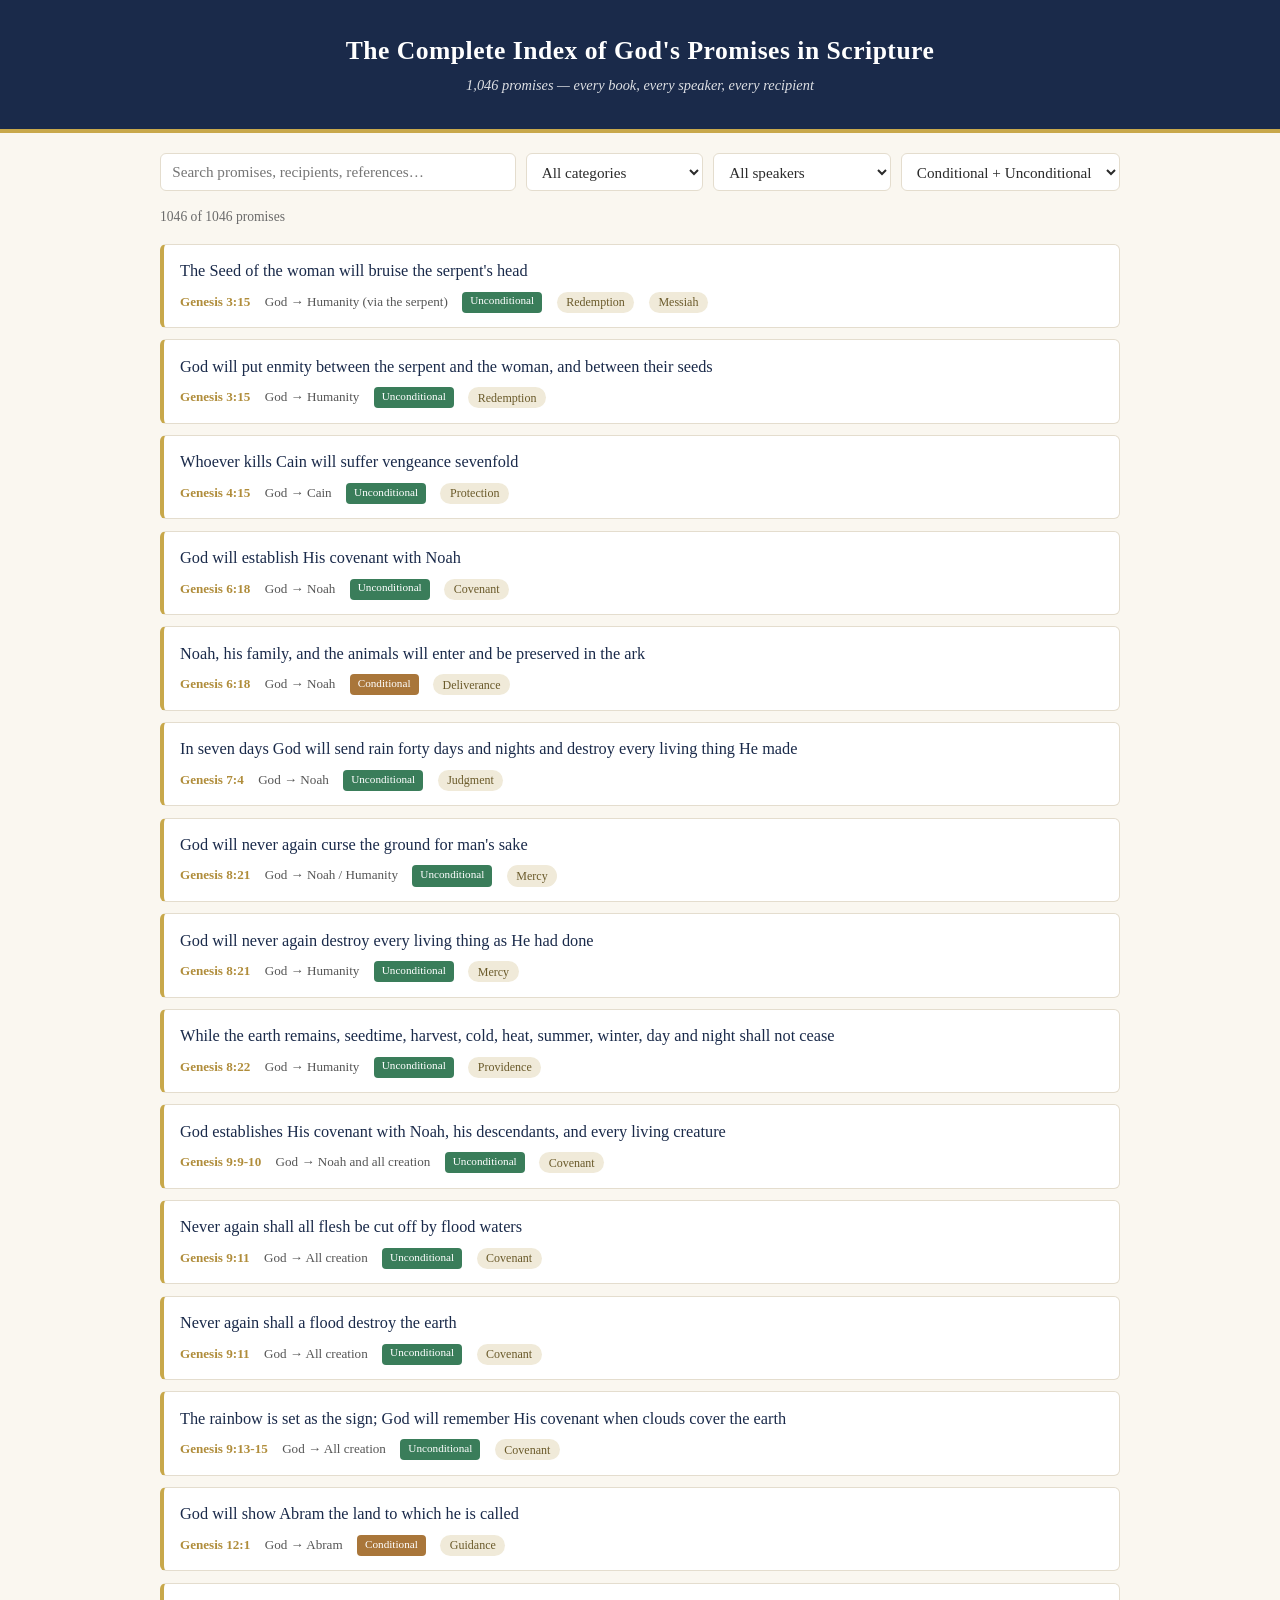
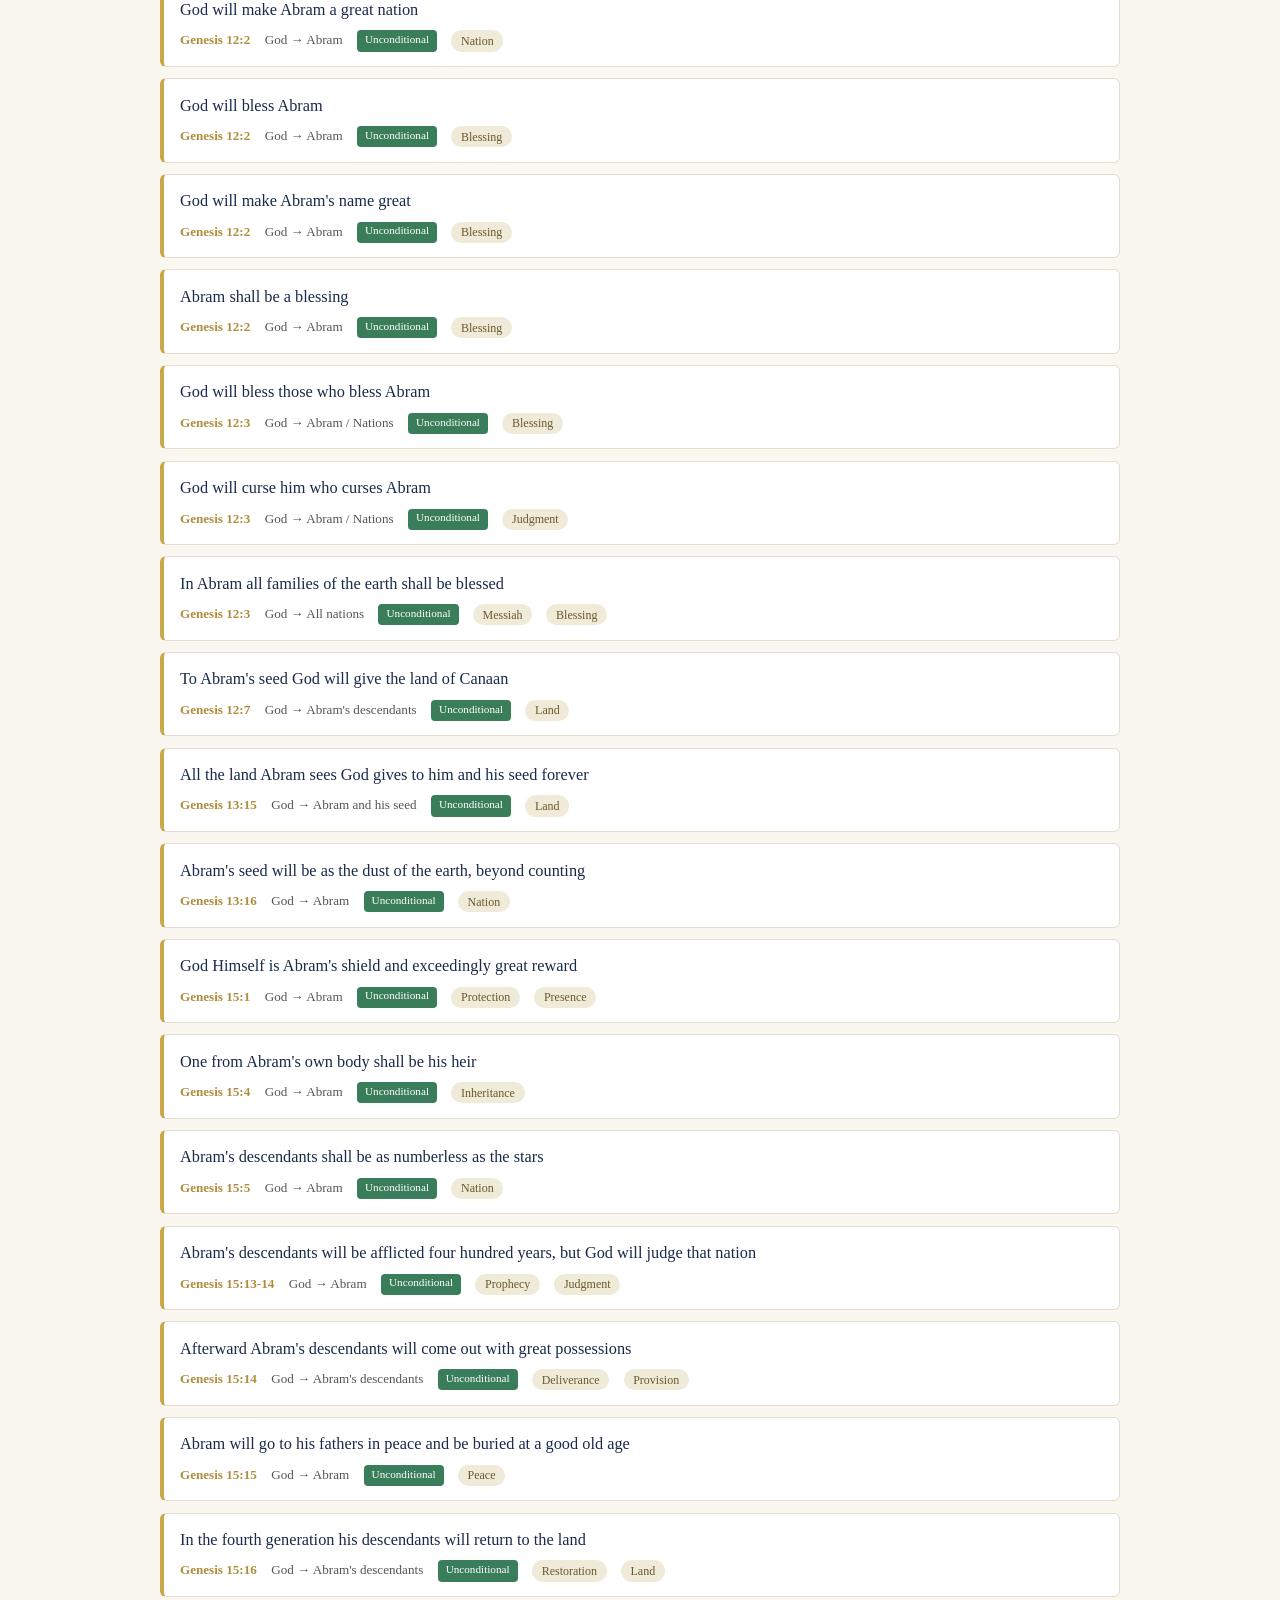
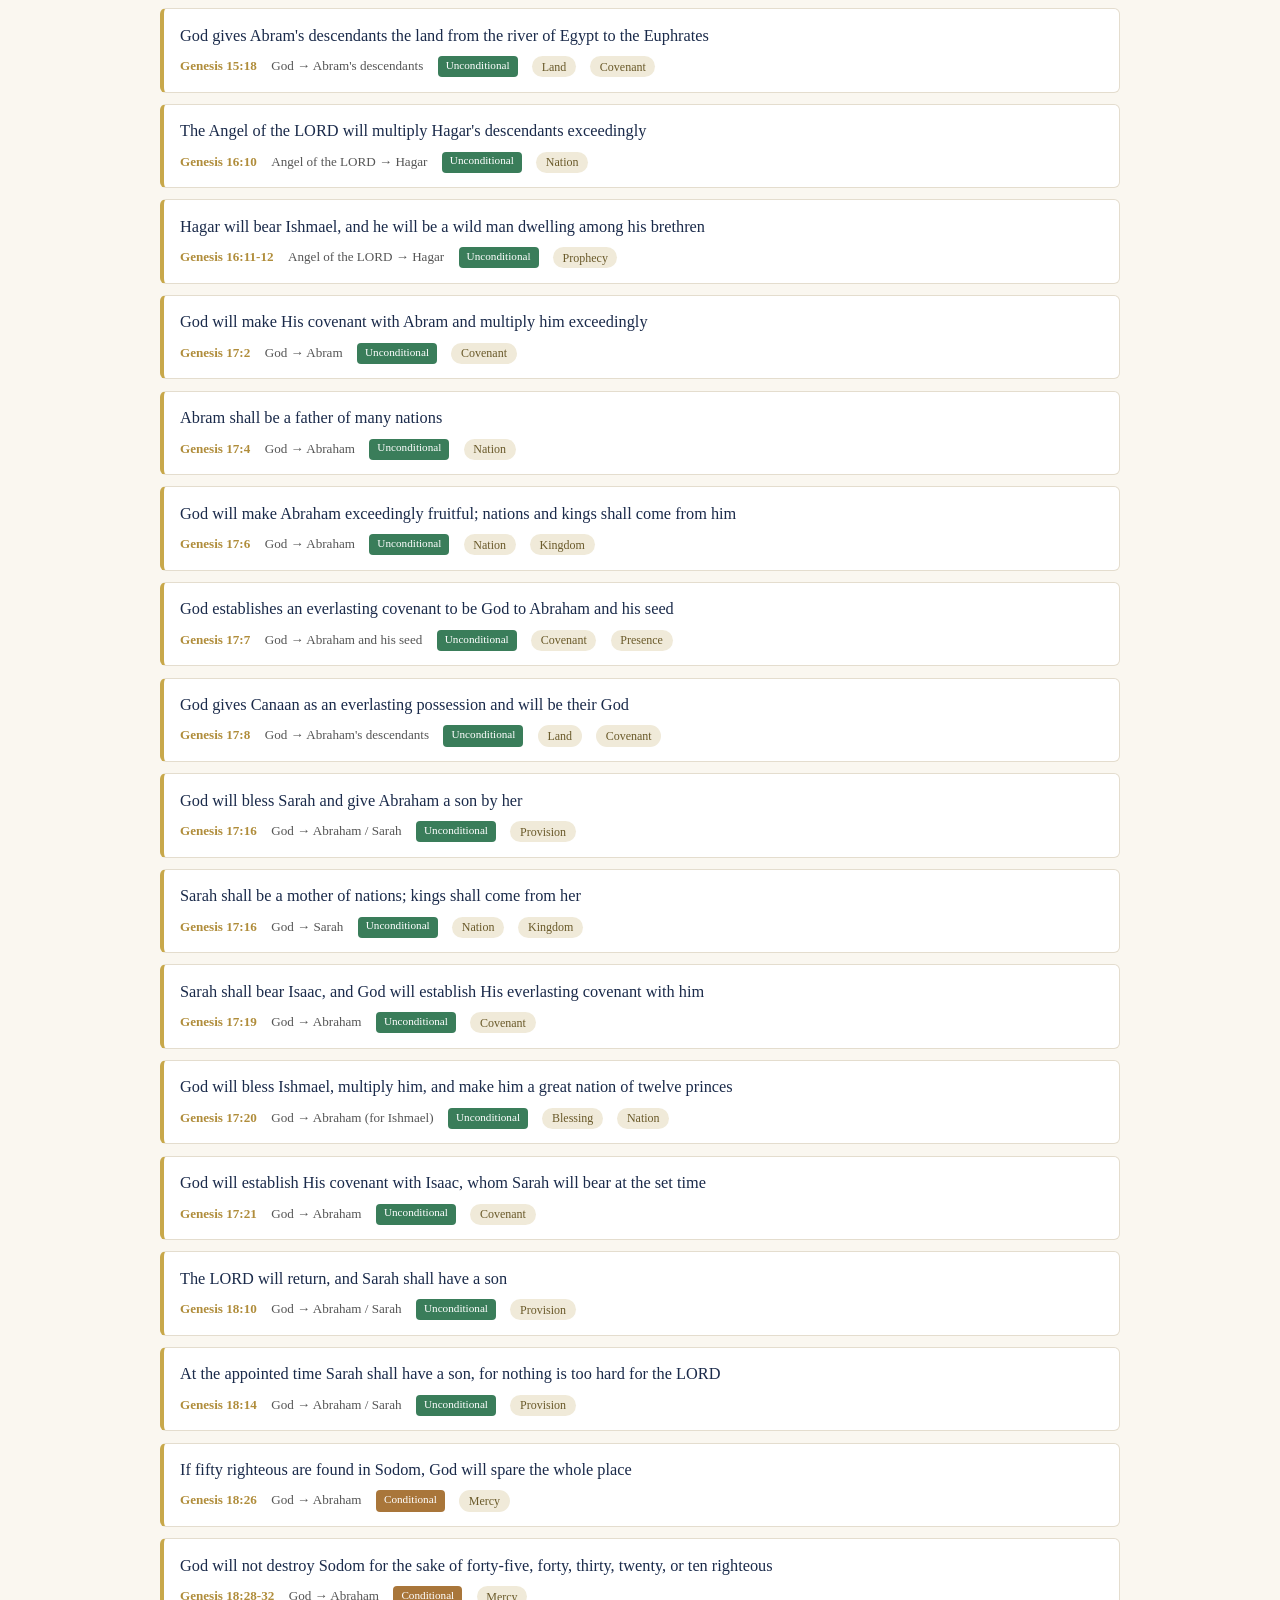
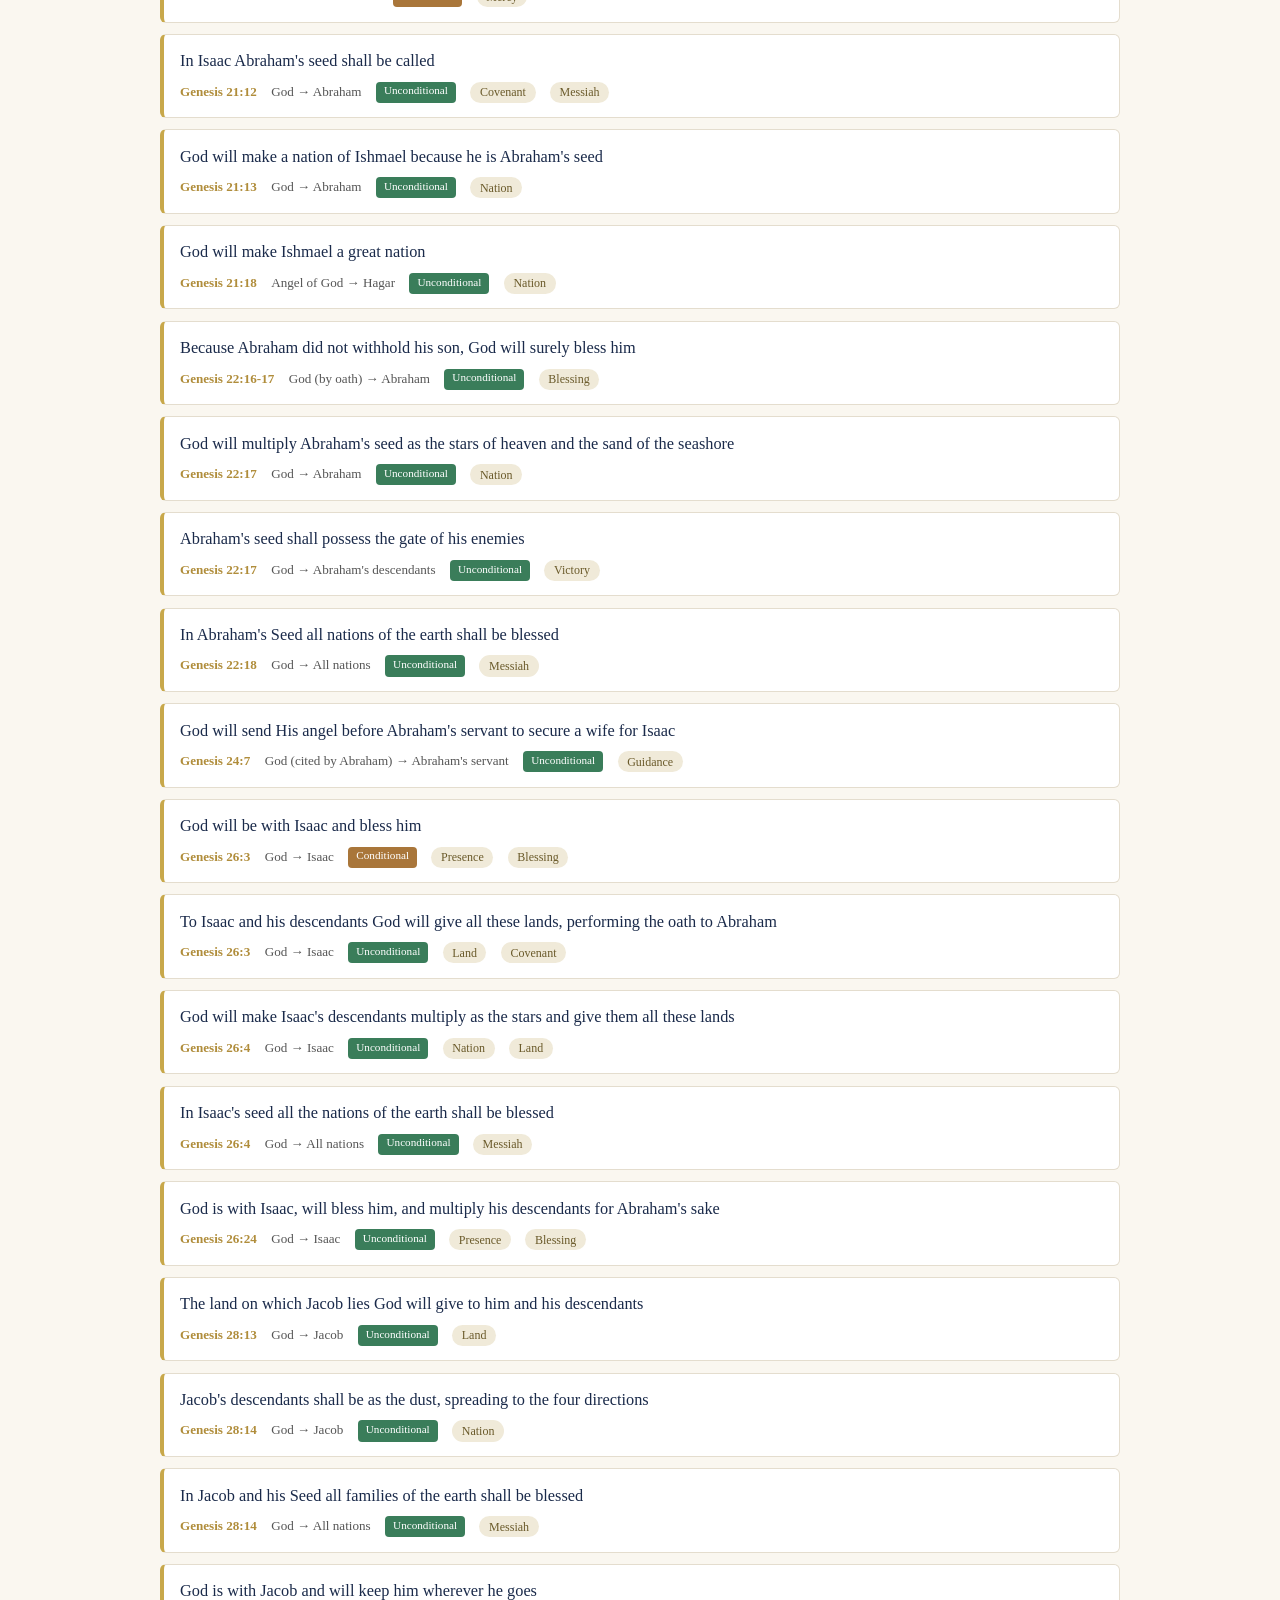
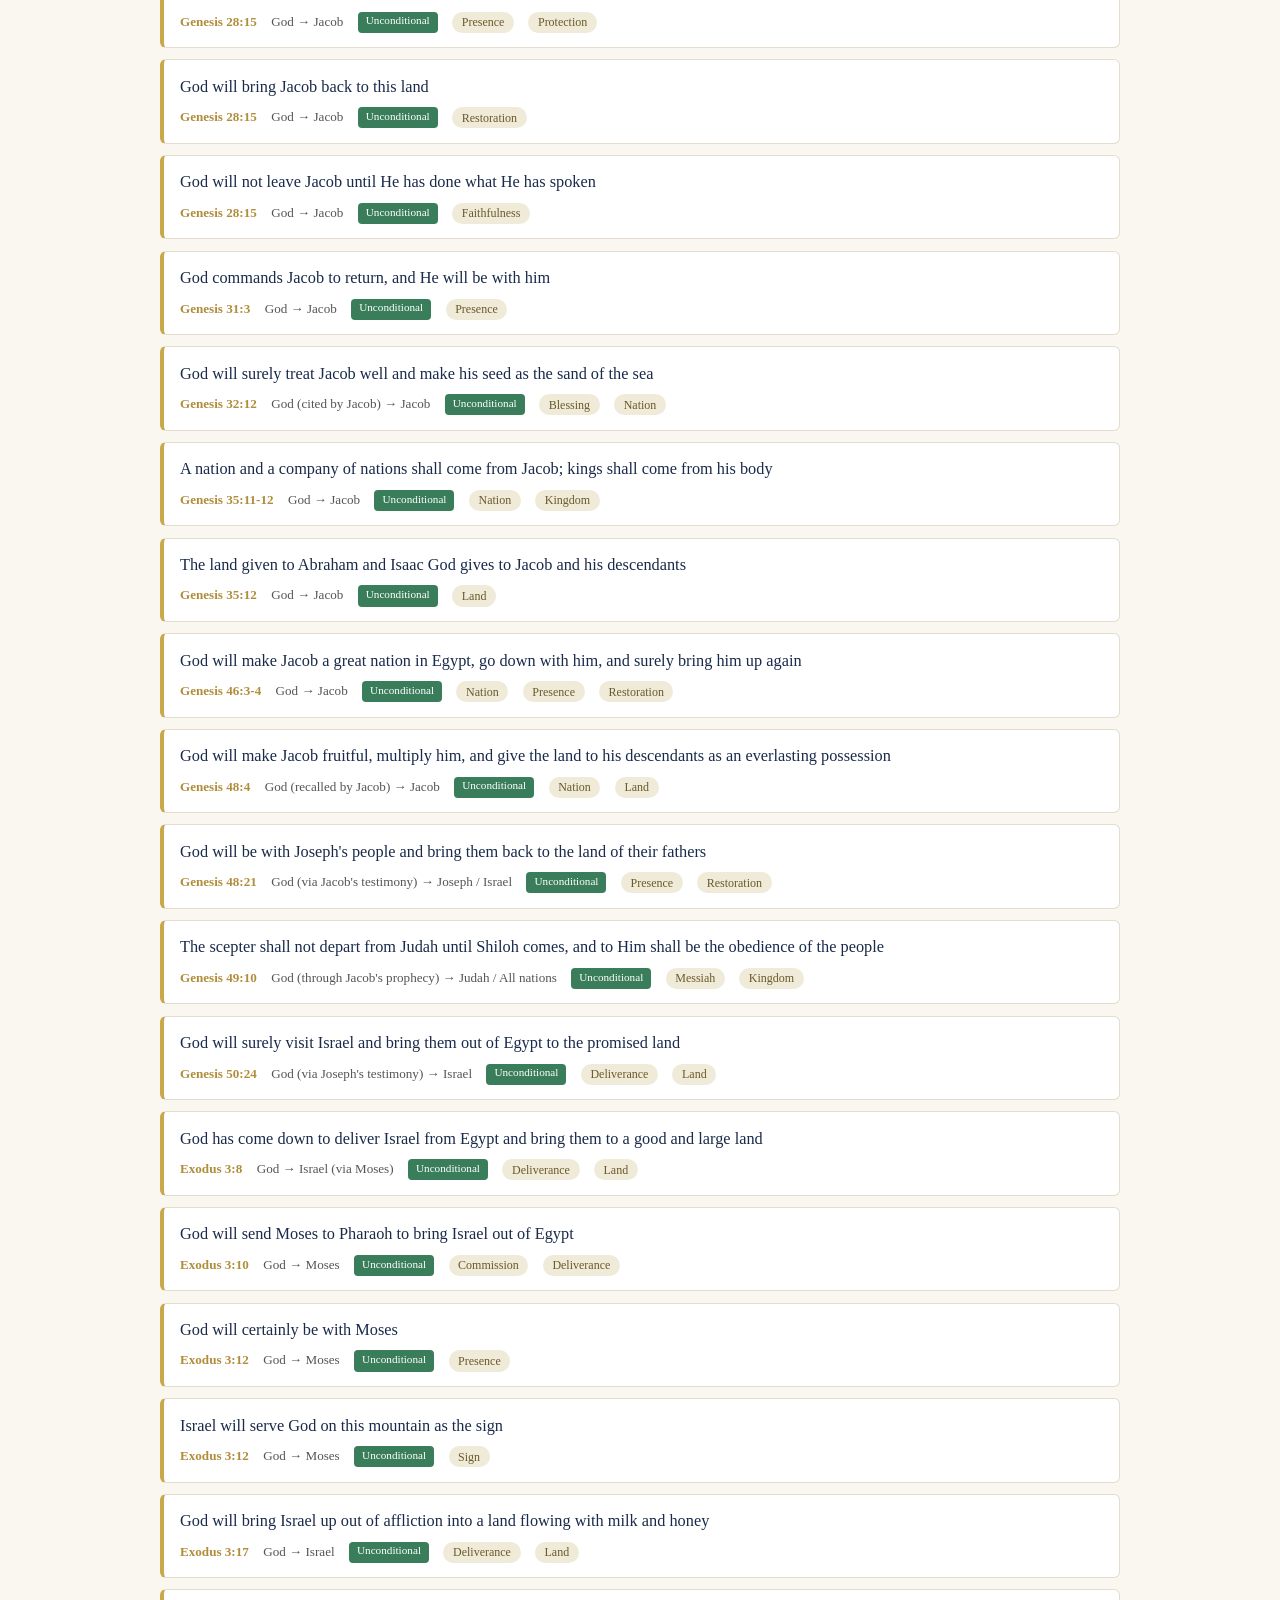
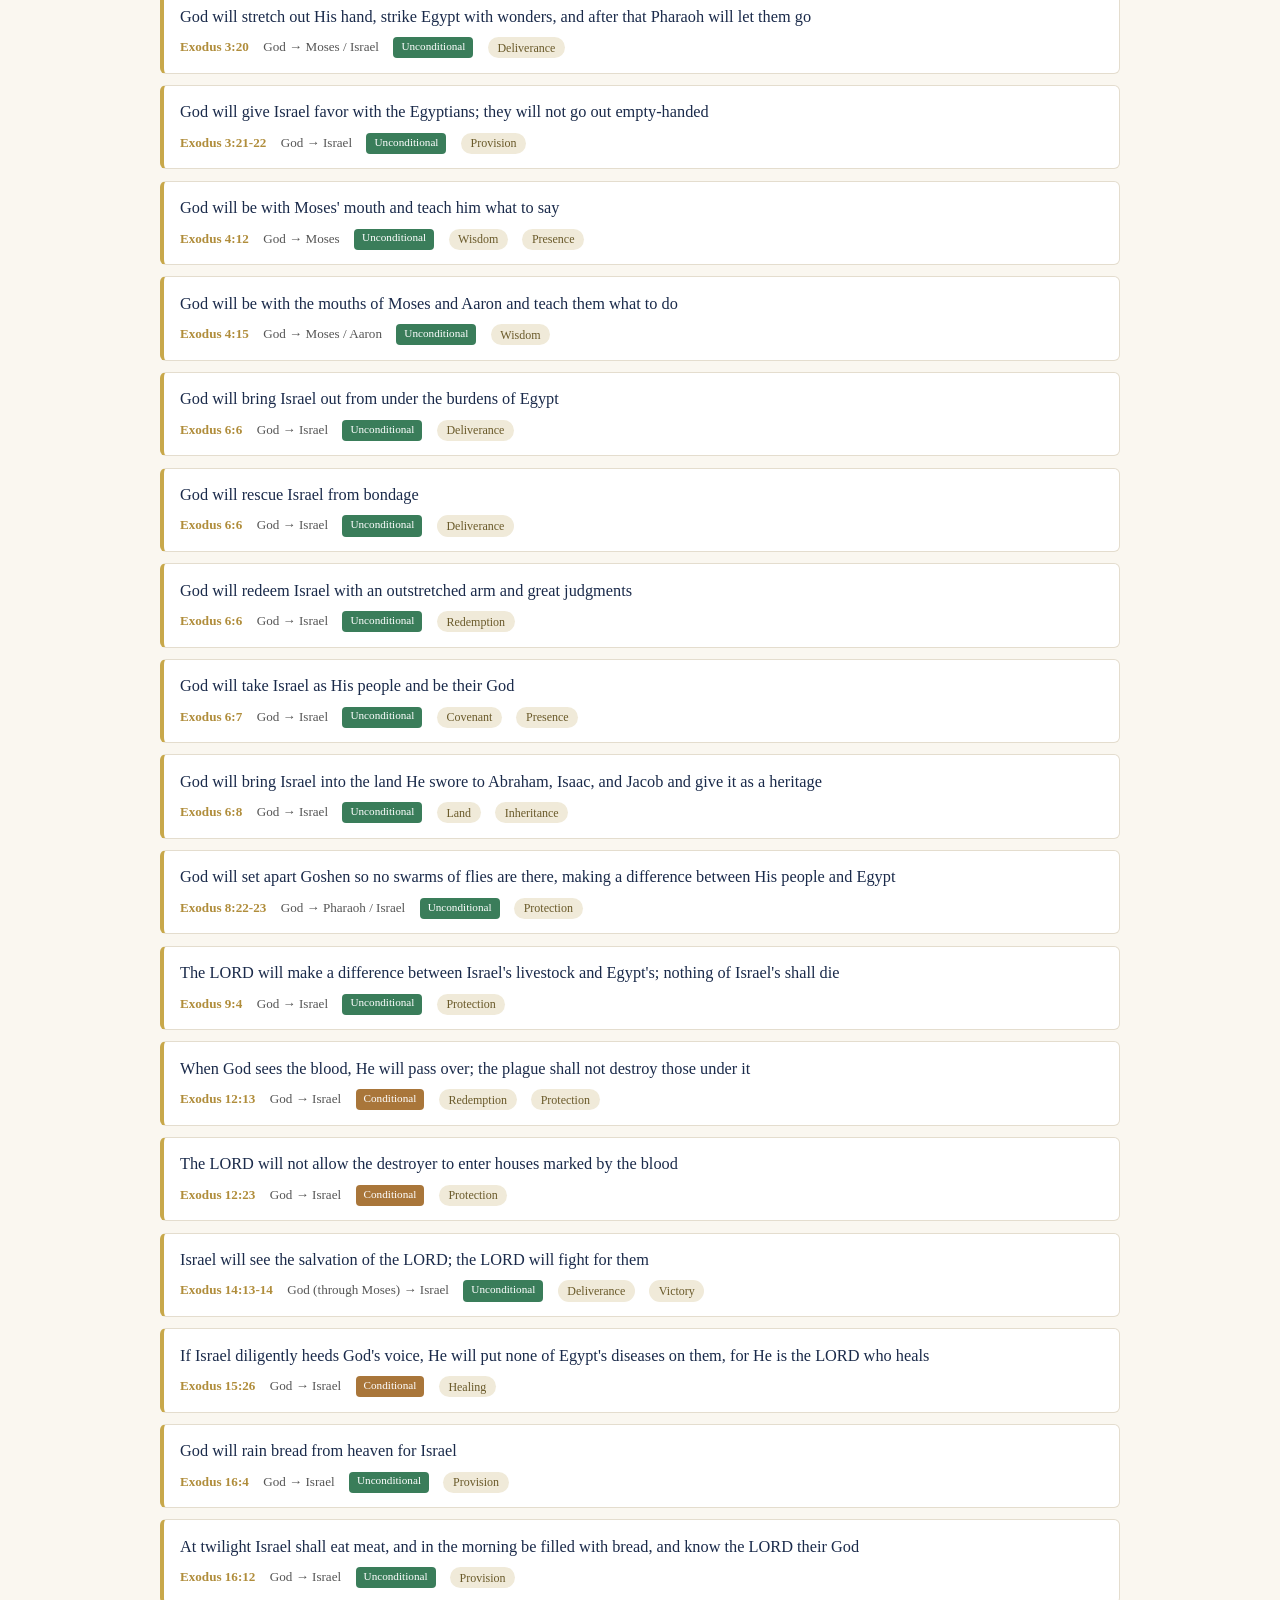
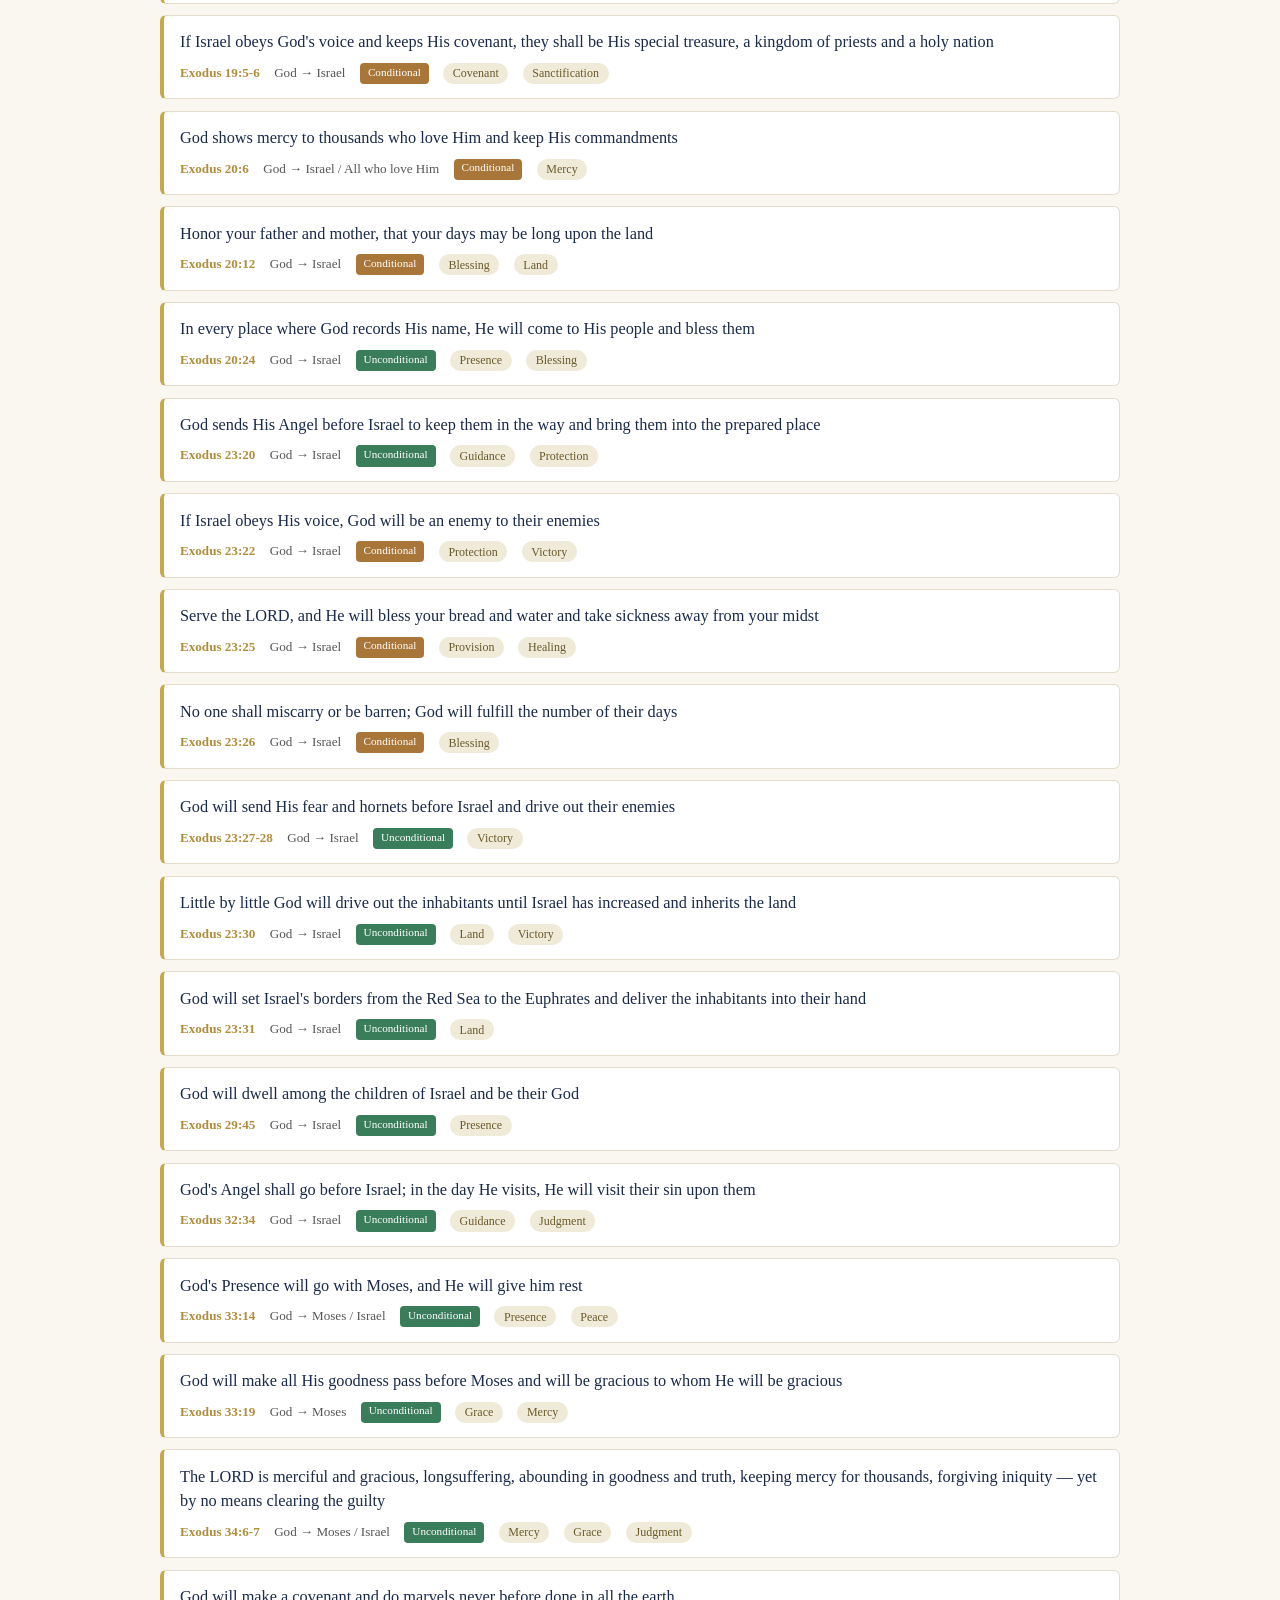
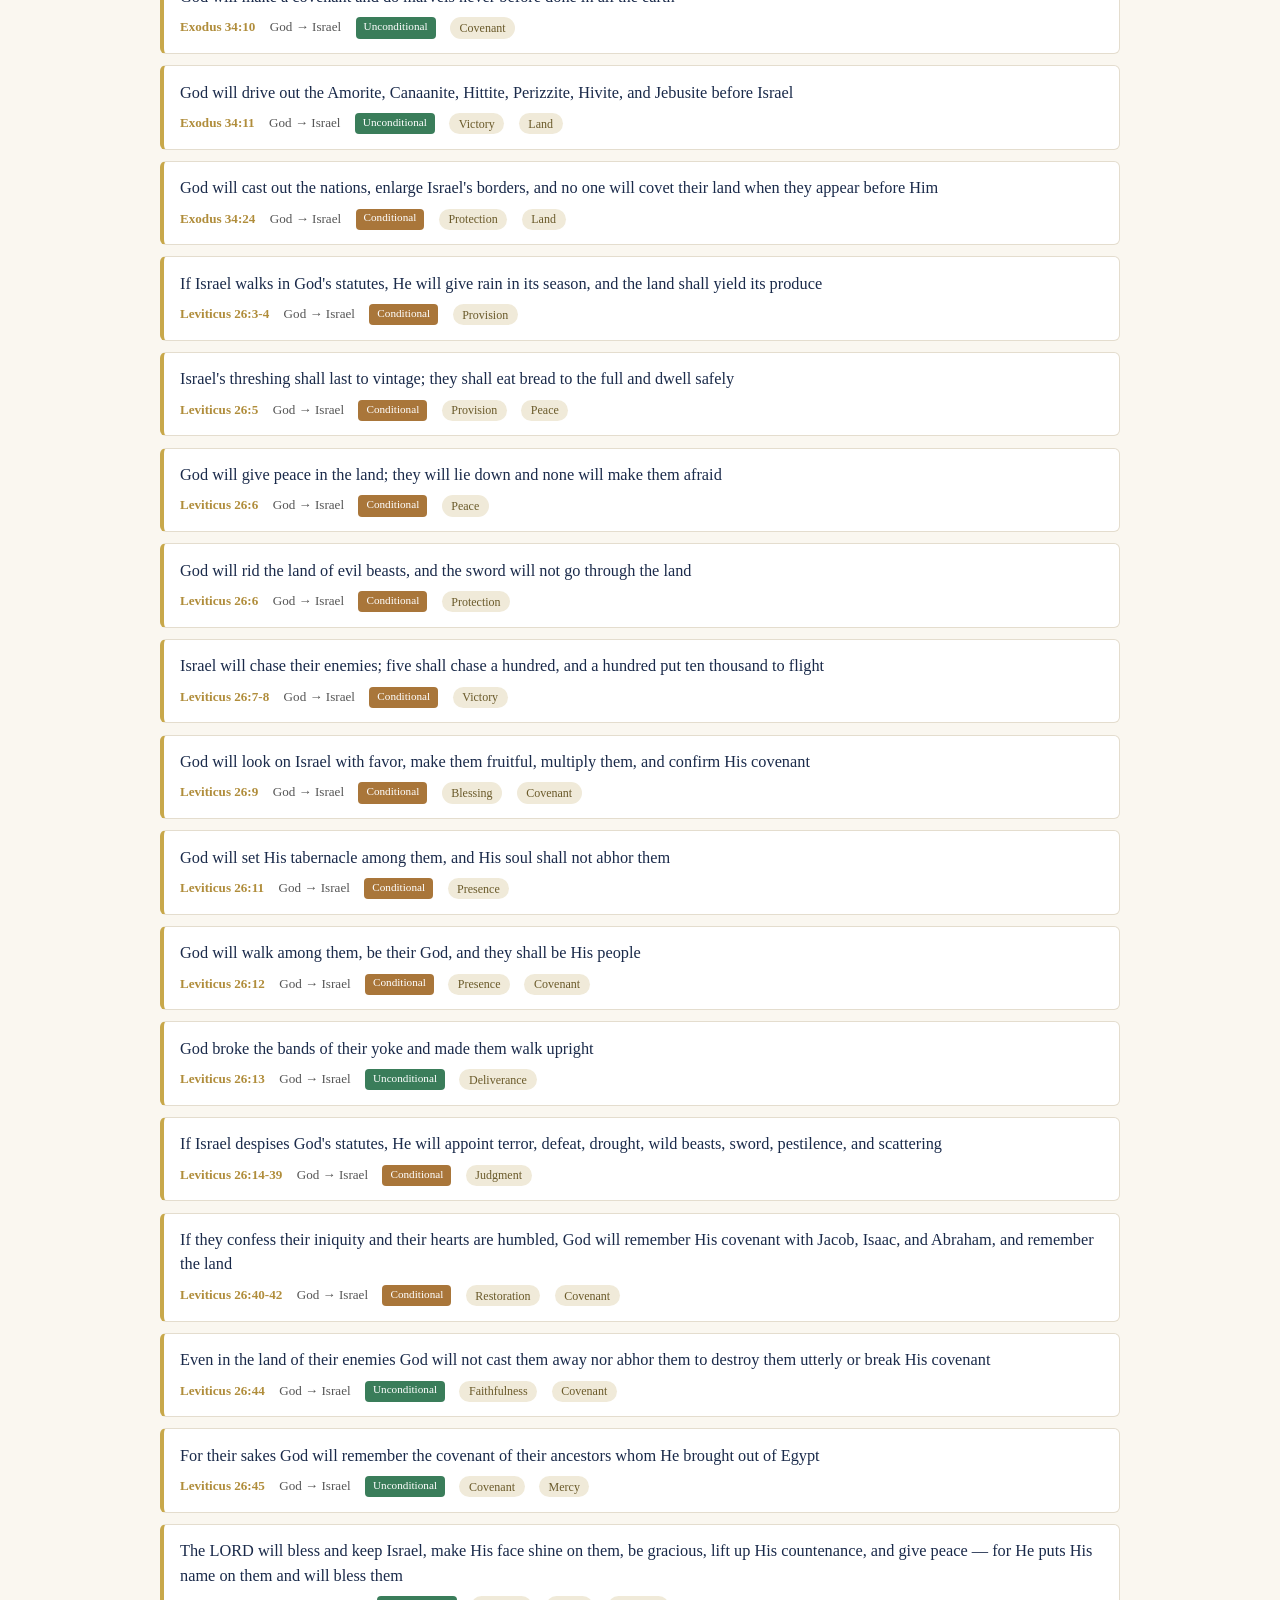
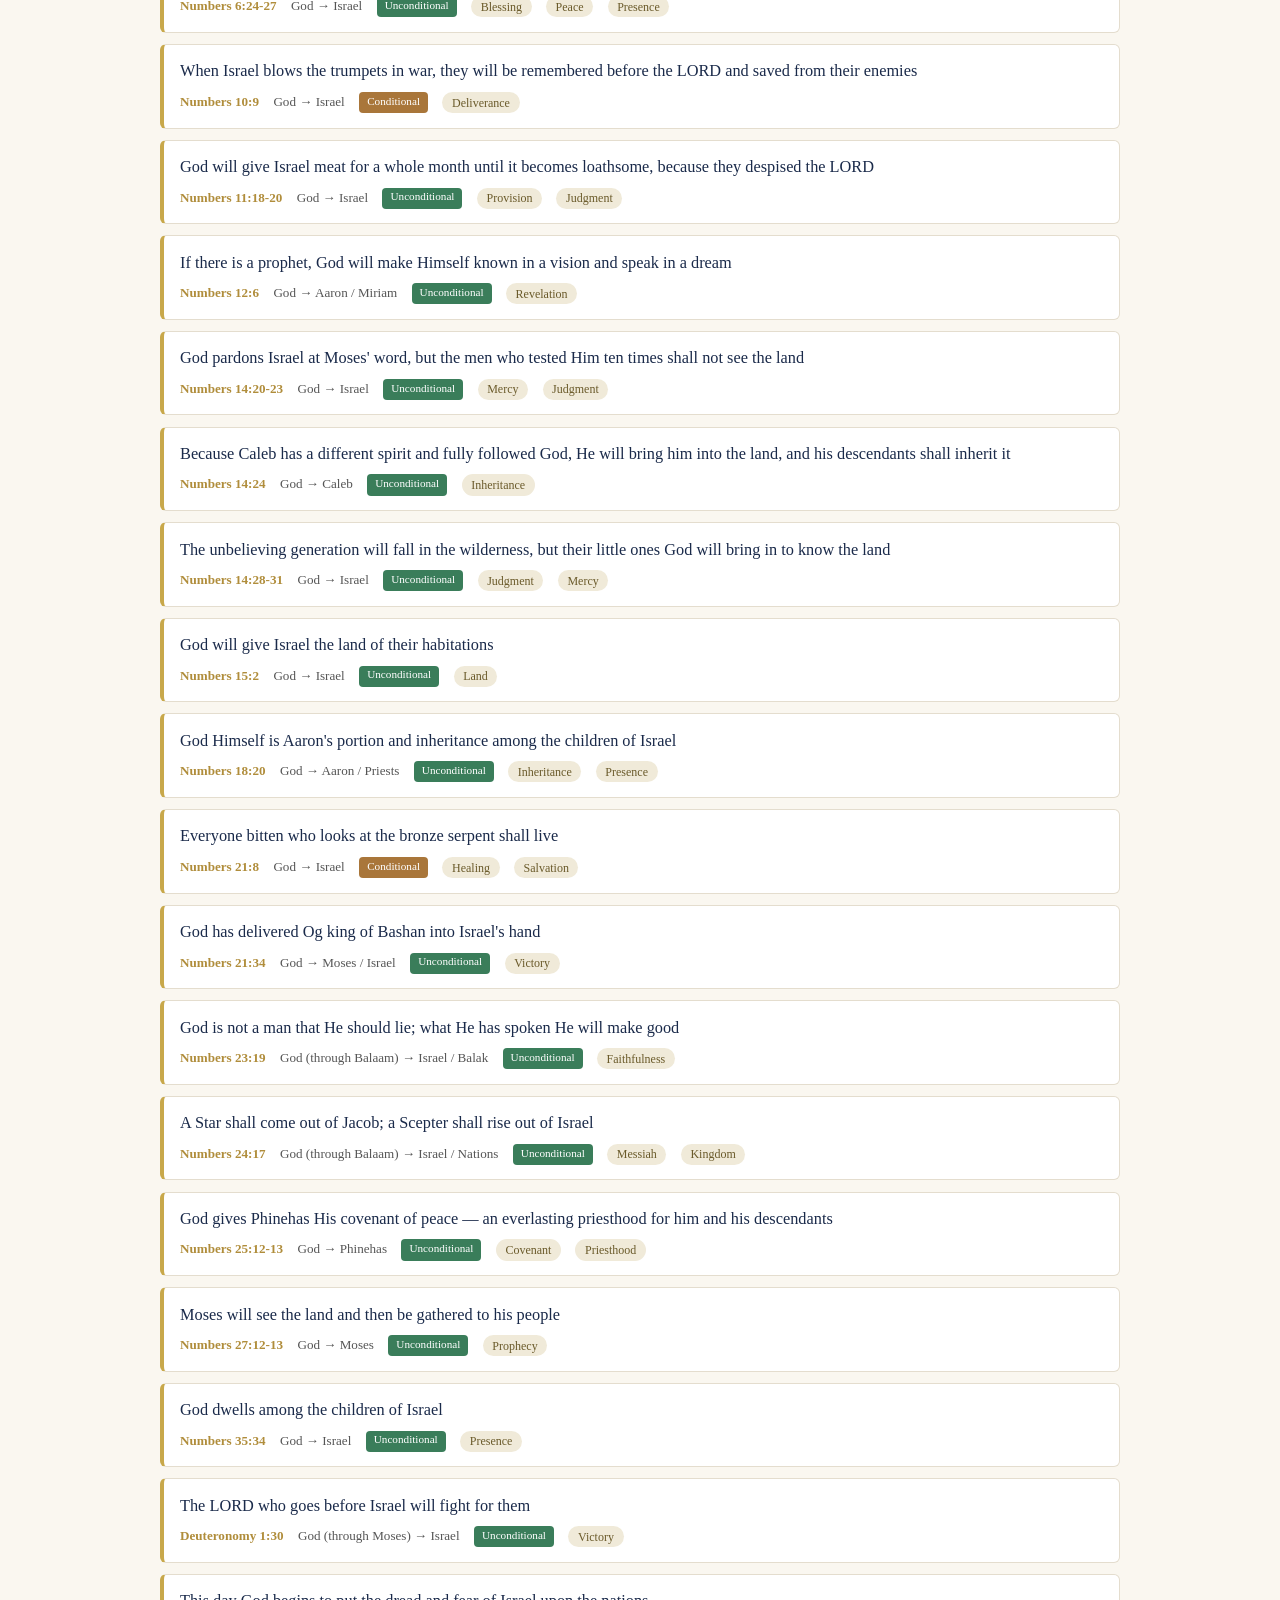
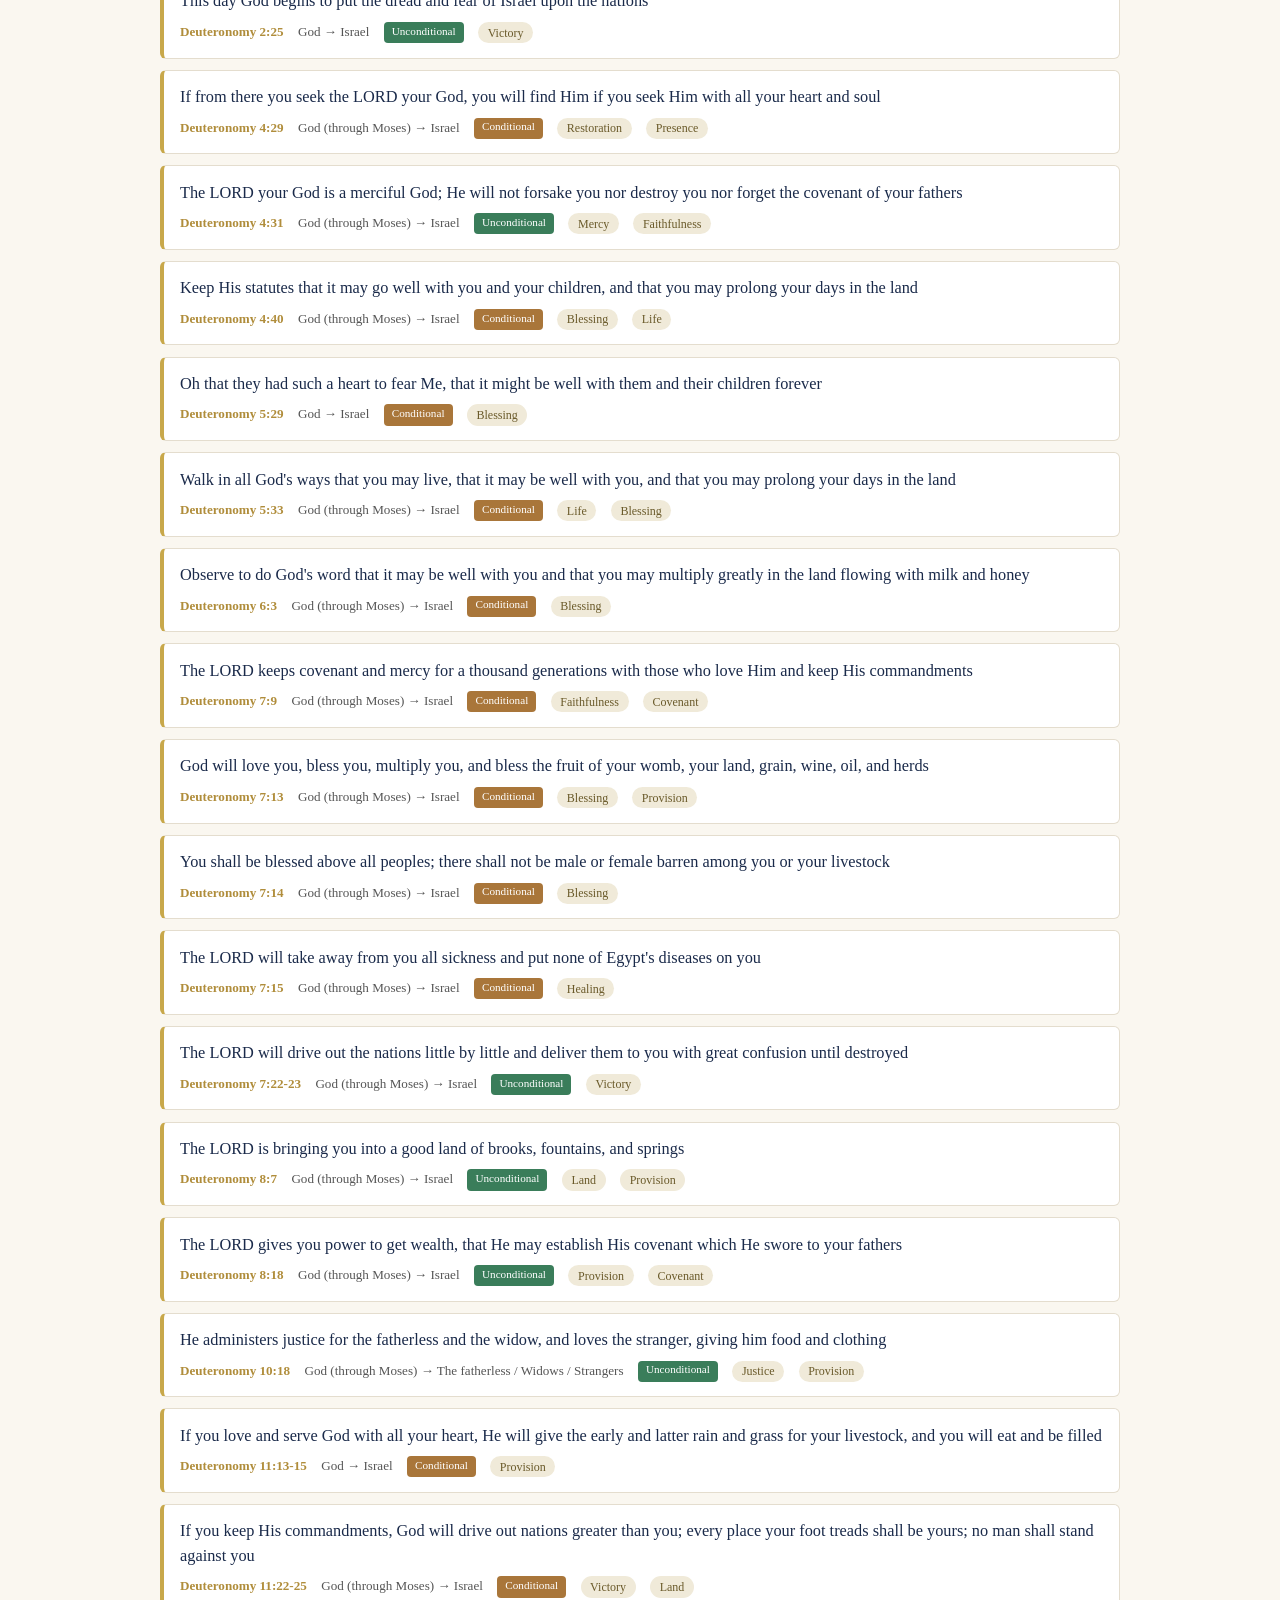
==== demo/index.html @ 17c23322 "Initial release: God's promises index and Christ-centered KJV vault" ====
<!DOCTYPE html>
<html lang="en">
<head>
<meta charset="utf-8">
<meta name="viewport" content="width=device-width, initial-scale=1">
<title>The Complete Index of God's Promises in Scripture</title>
<style>
  :root{--navy:#1a2a4a;--gold:#b08d3b;--gold2:#c8a84b;--cream:#faf7f0;--ink:#2b2b2b;--line:#e4ddce;}
  *{box-sizing:border-box}
  body{margin:0;font-family:Georgia,'Times New Roman',serif;background:var(--cream);color:var(--ink);line-height:1.5}
  header{background:var(--navy);color:#fff;padding:2rem 1.25rem;text-align:center;border-bottom:4px solid var(--gold2)}
  header h1{margin:0 0 .3rem;font-size:1.6rem;letter-spacing:.5px}
  header p{margin:0;opacity:.85;font-size:.9rem;font-style:italic}
  .wrap{max-width:1000px;margin:0 auto;padding:1.25rem}
  .controls{display:grid;gap:.6rem;grid-template-columns:1fr;margin-bottom:1rem}
  @media(min-width:640px){.controls{grid-template-columns:2fr 1fr 1fr 1fr}}
  input,select{font-family:inherit;font-size:.95rem;padding:.55rem .7rem;border:1px solid var(--line);border-radius:6px;background:#fff;color:var(--ink)}
  .stat{font-size:.85rem;color:#6b6b6b;margin:.25rem 0 1rem}
  .card{background:#fff;border:1px solid var(--line);border-left:4px solid var(--gold2);border-radius:6px;padding:.9rem 1rem;margin-bottom:.7rem}
  .promise{font-size:1.02rem;margin:0 0 .5rem;color:var(--navy)}
  .meta{font-size:.82rem;color:#555;display:flex;flex-wrap:wrap;gap:.4rem .9rem}
  .ref{font-weight:bold;color:var(--gold)}
  .tag{background:#f0ead9;border-radius:20px;padding:.1rem .6rem;font-size:.75rem;color:#6a5a2a}
  .cond{font-style:italic}
  .badge{display:inline-block;font-size:.7rem;padding:.05rem .5rem;border-radius:4px;color:#fff}
  .u{background:#3a7d5a}.c{background:#a9763a}
  footer{text-align:center;padding:2rem 1rem;font-size:.8rem;color:#888}
</style>
</head>
<body>
<header>
  <h1>The Complete Index of God's Promises in Scripture</h1>
  <p>1,046 promises &mdash; every book, every speaker, every recipient</p>
</header>
<div class="wrap">
  <div class="controls">
    <input id="q" placeholder="Search promises, recipients, references&hellip;">
    <select id="cat"><option value="">All categories</option></select>
    <select id="spk"><option value="">All speakers</option></select>
    <select id="cond"><option value="">Conditional + Unconditional</option><option value="false">Unconditional</option><option value="true">Conditional</option></select>
  </div>
  <div class="stat" id="stat"></div>
  <div id="list"></div>
</div>
<footer>
  Promise summaries &amp; classifications released under CC0 (public domain).<br>
  Scripture references cite the NKJV. Full-text display (optional) uses the World English Bible (public domain).
</footer>
<script>
const DATA = [{"id": 1, "promise": "The Seed of the woman will bruise the serpent's head", "reference": "Genesis 3:15", "book": "Genesis", "chapter": 3, "verse_start": 15, "verse_end": 15, "speaker": "God", "speaker_note": null, "recipient": "Humanity (via the serpent)", "categories": ["Redemption", "Messiah"], "category_raw": "Redemption / Messiah", "conditional": false, "volume": 1}, {"id": 2, "promise": "God will put enmity between the serpent and the woman, and between their seeds", "reference": "Genesis 3:15", "book": "Genesis", "chapter": 3, "verse_start": 15, "verse_end": 15, "speaker": "God", "speaker_note": null, "recipient": "Humanity", "categories": ["Redemption"], "category_raw": "Redemption", "conditional": false, "volume": 1}, {"id": 3, "promise": "Whoever kills Cain will suffer vengeance sevenfold", "reference": "Genesis 4:15", "book": "Genesis", "chapter": 4, "verse_start": 15, "verse_end": 15, "speaker": "God", "speaker_note": null, "recipient": "Cain", "categories": ["Protection"], "category_raw": "Protection", "conditional": false, "volume": 1}, {"id": 4, "promise": "God will establish His covenant with Noah", "reference": "Genesis 6:18", "book": "Genesis", "chapter": 6, "verse_start": 18, "verse_end": 18, "speaker": "God", "speaker_note": null, "recipient": "Noah", "categories": ["Covenant"], "category_raw": "Covenant", "conditional": false, "volume": 1}, {"id": 5, "promise": "Noah, his family, and the animals will enter and be preserved in the ark", "reference": "Genesis 6:18", "book": "Genesis", "chapter": 6, "verse_start": 18, "verse_end": 18, "speaker": "God", "speaker_note": null, "recipient": "Noah", "categories": ["Deliverance"], "category_raw": "Deliverance", "conditional": true, "volume": 1}, {"id": 6, "promise": "In seven days God will send rain forty days and nights and destroy every living thing He made", "reference": "Genesis 7:4", "book": "Genesis", "chapter": 7, "verse_start": 4, "verse_end": 4, "speaker": "God", "speaker_note": null, "recipient": "Noah", "categories": ["Judgment"], "category_raw": "Judgment", "conditional": false, "volume": 1}, {"id": 7, "promise": "God will never again curse the ground for man's sake", "reference": "Genesis 8:21", "book": "Genesis", "chapter": 8, "verse_start": 21, "verse_end": 21, "speaker": "God", "speaker_note": null, "recipient": "Noah / Humanity", "categories": ["Mercy"], "category_raw": "Mercy", "conditional": false, "volume": 1}, {"id": 8, "promise": "God will never again destroy every living thing as He had done", "reference": "Genesis 8:21", "book": "Genesis", "chapter": 8, "verse_start": 21, "verse_end": 21, "speaker": "God", "speaker_note": null, "recipient": "Humanity", "categories": ["Mercy"], "category_raw": "Mercy", "conditional": false, "volume": 1}, {"id": 9, "promise": "While the earth remains, seedtime, harvest, cold, heat, summer, winter, day and night shall not cease", "reference": "Genesis 8:22", "book": "Genesis", "chapter": 8, "verse_start": 22, "verse_end": 22, "speaker": "God", "speaker_note": null, "recipient": "Humanity", "categories": ["Providence"], "category_raw": "Providence", "conditional": false, "volume": 1}, {"id": 10, "promise": "God establishes His covenant with Noah, his descendants, and every living creature", "reference": "Genesis 9:9-10", "book": "Genesis", "chapter": 9, "verse_start": 9, "verse_end": 10, "speaker": "God", "speaker_note": null, "recipient": "Noah and all creation", "categories": ["Covenant"], "category_raw": "Covenant", "conditional": false, "volume": 1}, {"id": 11, "promise": "Never again shall all flesh be cut off by flood waters", "reference": "Genesis 9:11", "book": "Genesis", "chapter": 9, "verse_start": 11, "verse_end": 11, "speaker": "God", "speaker_note": null, "recipient": "All creation", "categories": ["Covenant"], "category_raw": "Covenant", "conditional": false, "volume": 1}, {"id": 12, "promise": "Never again shall a flood destroy the earth", "reference": "Genesis 9:11", "book": "Genesis", "chapter": 9, "verse_start": 11, "verse_end": 11, "speaker": "God", "speaker_note": null, "recipient": "All creation", "categories": ["Covenant"], "category_raw": "Covenant", "conditional": false, "volume": 1}, {"id": 13, "promise": "The rainbow is set as the sign; God will remember His covenant when clouds cover the earth", "reference": "Genesis 9:13-15", "book": "Genesis", "chapter": 9, "verse_start": 13, "verse_end": 15, "speaker": "God", "speaker_note": null, "recipient": "All creation", "categories": ["Covenant"], "category_raw": "Covenant", "conditional": false, "volume": 1}, {"id": 14, "promise": "God will show Abram the land to which he is called", "reference": "Genesis 12:1", "book": "Genesis", "chapter": 12, "verse_start": 1, "verse_end": 1, "speaker": "God", "speaker_note": null, "recipient": "Abram", "categories": ["Guidance"], "category_raw": "Guidance", "conditional": true, "volume": 1}, {"id": 15, "promise": "God will make Abram a great nation", "reference": "Genesis 12:2", "book": "Genesis", "chapter": 12, "verse_start": 2, "verse_end": 2, "speaker": "God", "speaker_note": null, "recipient": "Abram", "categories": ["Nation"], "category_raw": "Nation", "conditional": false, "volume": 1}, {"id": 16, "promise": "God will bless Abram", "reference": "Genesis 12:2", "book": "Genesis", "chapter": 12, "verse_start": 2, "verse_end": 2, "speaker": "God", "speaker_note": null, "recipient": "Abram", "categories": ["Blessing"], "category_raw": "Blessing", "conditional": false, "volume": 1}, {"id": 17, "promise": "God will make Abram's name great", "reference": "Genesis 12:2", "book": "Genesis", "chapter": 12, "verse_start": 2, "verse_end": 2, "speaker": "God", "speaker_note": null, "recipient": "Abram", "categories": ["Blessing"], "category_raw": "Blessing", "conditional": false, "volume": 1}, {"id": 18, "promise": "Abram shall be a blessing", "reference": "Genesis 12:2", "book": "Genesis", "chapter": 12, "verse_start": 2, "verse_end": 2, "speaker": "God", "speaker_note": null, "recipient": "Abram", "categories": ["Blessing"], "category_raw": "Blessing", "conditional": false, "volume": 1}, {"id": 19, "promise": "God will bless those who bless Abram", "reference": "Genesis 12:3", "book": "Genesis", "chapter": 12, "verse_start": 3, "verse_end": 3, "speaker": "God", "speaker_note": null, "recipient": "Abram / Nations", "categories": ["Blessing"], "category_raw": "Blessing", "conditional": false, "volume": 1}, {"id": 20, "promise": "God will curse him who curses Abram", "reference": "Genesis 12:3", "book": "Genesis", "chapter": 12, "verse_start": 3, "verse_end": 3, "speaker": "God", "speaker_note": null, "recipient": "Abram / Nations", "categories": ["Judgment"], "category_raw": "Judgment", "conditional": false, "volume": 1}, {"id": 21, "promise": "In Abram all families of the earth shall be blessed", "reference": "Genesis 12:3", "book": "Genesis", "chapter": 12, "verse_start": 3, "verse_end": 3, "speaker": "God", "speaker_note": null, "recipient": "All nations", "categories": ["Messiah", "Blessing"], "category_raw": "Messiah / Blessing", "conditional": false, "volume": 1}, {"id": 22, "promise": "To Abram's seed God will give the land of Canaan", "reference": "Genesis 12:7", "book": "Genesis", "chapter": 12, "verse_start": 7, "verse_end": 7, "speaker": "God", "speaker_note": null, "recipient": "Abram's descendants", "categories": ["Land"], "category_raw": "Land", "conditional": false, "volume": 1}, {"id": 23, "promise": "All the land Abram sees God gives to him and his seed forever", "reference": "Genesis 13:15", "book": "Genesis", "chapter": 13, "verse_start": 15, "verse_end": 15, "speaker": "God", "speaker_note": null, "recipient": "Abram and his seed", "categories": ["Land"], "category_raw": "Land", "conditional": false, "volume": 1}, {"id": 24, "promise": "Abram's seed will be as the dust of the earth, beyond counting", "reference": "Genesis 13:16", "book": "Genesis", "chapter": 13, "verse_start": 16, "verse_end": 16, "speaker": "God", "speaker_note": null, "recipient": "Abram", "categories": ["Nation"], "category_raw": "Nation", "conditional": false, "volume": 1}, {"id": 25, "promise": "God Himself is Abram's shield and exceedingly great reward", "reference": "Genesis 15:1", "book": "Genesis", "chapter": 15, "verse_start": 1, "verse_end": 1, "speaker": "God", "speaker_note": null, "recipient": "Abram", "categories": ["Protection", "Presence"], "category_raw": "Protection / Presence", "conditional": false, "volume": 1}, {"id": 26, "promise": "One from Abram's own body shall be his heir", "reference": "Genesis 15:4", "book": "Genesis", "chapter": 15, "verse_start": 4, "verse_end": 4, "speaker": "God", "speaker_note": null, "recipient": "Abram", "categories": ["Inheritance"], "category_raw": "Inheritance", "conditional": false, "volume": 1}, {"id": 27, "promise": "Abram's descendants shall be as numberless as the stars", "reference": "Genesis 15:5", "book": "Genesis", "chapter": 15, "verse_start": 5, "verse_end": 5, "speaker": "God", "speaker_note": null, "recipient": "Abram", "categories": ["Nation"], "category_raw": "Nation", "conditional": false, "volume": 1}, {"id": 28, "promise": "Abram's descendants will be afflicted four hundred years, but God will judge that nation", "reference": "Genesis 15:13-14", "book": "Genesis", "chapter": 15, "verse_start": 13, "verse_end": 14, "speaker": "God", "speaker_note": null, "recipient": "Abram", "categories": ["Prophecy", "Judgment"], "category_raw": "Prophecy / Judgment", "conditional": false, "volume": 1}, {"id": 29, "promise": "Afterward Abram's descendants will come out with great possessions", "reference": "Genesis 15:14", "book": "Genesis", "chapter": 15, "verse_start": 14, "verse_end": 14, "speaker": "God", "speaker_note": null, "recipient": "Abram's descendants", "categories": ["Deliverance", "Provision"], "category_raw": "Deliverance / Provision", "conditional": false, "volume": 1}, {"id": 30, "promise": "Abram will go to his fathers in peace and be buried at a good old age", "reference": "Genesis 15:15", "book": "Genesis", "chapter": 15, "verse_start": 15, "verse_end": 15, "speaker": "God", "speaker_note": null, "recipient": "Abram", "categories": ["Peace"], "category_raw": "Peace", "conditional": false, "volume": 1}, {"id": 31, "promise": "In the fourth generation his descendants will return to the land", "reference": "Genesis 15:16", "book": "Genesis", "chapter": 15, "verse_start": 16, "verse_end": 16, "speaker": "God", "speaker_note": null, "recipient": "Abram's descendants", "categories": ["Restoration", "Land"], "category_raw": "Restoration / Land", "conditional": false, "volume": 1}, {"id": 32, "promise": "God gives Abram's descendants the land from the river of Egypt to the Euphrates", "reference": "Genesis 15:18", "book": "Genesis", "chapter": 15, "verse_start": 18, "verse_end": 18, "speaker": "God", "speaker_note": null, "recipient": "Abram's descendants", "categories": ["Land", "Covenant"], "category_raw": "Land / Covenant", "conditional": false, "volume": 1}, {"id": 33, "promise": "The Angel of the LORD will multiply Hagar's descendants exceedingly", "reference": "Genesis 16:10", "book": "Genesis", "chapter": 16, "verse_start": 10, "verse_end": 10, "speaker": "Angel of the LORD", "speaker_note": null, "recipient": "Hagar", "categories": ["Nation"], "category_raw": "Nation", "conditional": false, "volume": 1}, {"id": 34, "promise": "Hagar will bear Ishmael, and he will be a wild man dwelling among his brethren", "reference": "Genesis 16:11-12", "book": "Genesis", "chapter": 16, "verse_start": 11, "verse_end": 12, "speaker": "Angel of the LORD", "speaker_note": null, "recipient": "Hagar", "categories": ["Prophecy"], "category_raw": "Prophecy", "conditional": false, "volume": 1}, {"id": 35, "promise": "God will make His covenant with Abram and multiply him exceedingly", "reference": "Genesis 17:2", "book": "Genesis", "chapter": 17, "verse_start": 2, "verse_end": 2, "speaker": "God", "speaker_note": null, "recipient": "Abram", "categories": ["Covenant"], "category_raw": "Covenant", "conditional": false, "volume": 1}, {"id": 36, "promise": "Abram shall be a father of many nations", "reference": "Genesis 17:4", "book": "Genesis", "chapter": 17, "verse_start": 4, "verse_end": 4, "speaker": "God", "speaker_note": null, "recipient": "Abraham", "categories": ["Nation"], "category_raw": "Nation", "conditional": false, "volume": 1}, {"id": 37, "promise": "God will make Abraham exceedingly fruitful; nations and kings shall come from him", "reference": "Genesis 17:6", "book": "Genesis", "chapter": 17, "verse_start": 6, "verse_end": 6, "speaker": "God", "speaker_note": null, "recipient": "Abraham", "categories": ["Nation", "Kingdom"], "category_raw": "Nation / Kingdom", "conditional": false, "volume": 1}, {"id": 38, "promise": "God establishes an everlasting covenant to be God to Abraham and his seed", "reference": "Genesis 17:7", "book": "Genesis", "chapter": 17, "verse_start": 7, "verse_end": 7, "speaker": "God", "speaker_note": null, "recipient": "Abraham and his seed", "categories": ["Covenant", "Presence"], "category_raw": "Covenant / Presence", "conditional": false, "volume": 1}, {"id": 39, "promise": "God gives Canaan as an everlasting possession and will be their God", "reference": "Genesis 17:8", "book": "Genesis", "chapter": 17, "verse_start": 8, "verse_end": 8, "speaker": "God", "speaker_note": null, "recipient": "Abraham's descendants", "categories": ["Land", "Covenant"], "category_raw": "Land / Covenant", "conditional": false, "volume": 1}, {"id": 40, "promise": "God will bless Sarah and give Abraham a son by her", "reference": "Genesis 17:16", "book": "Genesis", "chapter": 17, "verse_start": 16, "verse_end": 16, "speaker": "God", "speaker_note": null, "recipient": "Abraham / Sarah", "categories": ["Provision"], "category_raw": "Provision", "conditional": false, "volume": 1}, {"id": 41, "promise": "Sarah shall be a mother of nations; kings shall come from her", "reference": "Genesis 17:16", "book": "Genesis", "chapter": 17, "verse_start": 16, "verse_end": 16, "speaker": "God", "speaker_note": null, "recipient": "Sarah", "categories": ["Nation", "Kingdom"], "category_raw": "Nation / Kingdom", "conditional": false, "volume": 1}, {"id": 42, "promise": "Sarah shall bear Isaac, and God will establish His everlasting covenant with him", "reference": "Genesis 17:19", "book": "Genesis", "chapter": 17, "verse_start": 19, "verse_end": 19, "speaker": "God", "speaker_note": null, "recipient": "Abraham", "categories": ["Covenant"], "category_raw": "Covenant", "conditional": false, "volume": 1}, {"id": 43, "promise": "God will bless Ishmael, multiply him, and make him a great nation of twelve princes", "reference": "Genesis 17:20", "book": "Genesis", "chapter": 17, "verse_start": 20, "verse_end": 20, "speaker": "God", "speaker_note": null, "recipient": "Abraham (for Ishmael)", "categories": ["Blessing", "Nation"], "category_raw": "Blessing / Nation", "conditional": false, "volume": 1}, {"id": 44, "promise": "God will establish His covenant with Isaac, whom Sarah will bear at the set time", "reference": "Genesis 17:21", "book": "Genesis", "chapter": 17, "verse_start": 21, "verse_end": 21, "speaker": "God", "speaker_note": null, "recipient": "Abraham", "categories": ["Covenant"], "category_raw": "Covenant", "conditional": false, "volume": 1}, {"id": 45, "promise": "The LORD will return, and Sarah shall have a son", "reference": "Genesis 18:10", "book": "Genesis", "chapter": 18, "verse_start": 10, "verse_end": 10, "speaker": "God", "speaker_note": null, "recipient": "Abraham / Sarah", "categories": ["Provision"], "category_raw": "Provision", "conditional": false, "volume": 1}, {"id": 46, "promise": "At the appointed time Sarah shall have a son, for nothing is too hard for the LORD", "reference": "Genesis 18:14", "book": "Genesis", "chapter": 18, "verse_start": 14, "verse_end": 14, "speaker": "God", "speaker_note": null, "recipient": "Abraham / Sarah", "categories": ["Provision"], "category_raw": "Provision", "conditional": false, "volume": 1}, {"id": 47, "promise": "If fifty righteous are found in Sodom, God will spare the whole place", "reference": "Genesis 18:26", "book": "Genesis", "chapter": 18, "verse_start": 26, "verse_end": 26, "speaker": "God", "speaker_note": null, "recipient": "Abraham", "categories": ["Mercy"], "category_raw": "Mercy", "conditional": true, "volume": 1}, {"id": 48, "promise": "God will not destroy Sodom for the sake of forty-five, forty, thirty, twenty, or ten righteous", "reference": "Genesis 18:28-32", "book": "Genesis", "chapter": 18, "verse_start": 28, "verse_end": 32, "speaker": "God", "speaker_note": null, "recipient": "Abraham", "categories": ["Mercy"], "category_raw": "Mercy", "conditional": true, "volume": 1}, {"id": 49, "promise": "In Isaac Abraham's seed shall be called", "reference": "Genesis 21:12", "book": "Genesis", "chapter": 21, "verse_start": 12, "verse_end": 12, "speaker": "God", "speaker_note": null, "recipient": "Abraham", "categories": ["Covenant", "Messiah"], "category_raw": "Covenant / Messiah", "conditional": false, "volume": 1}, {"id": 50, "promise": "God will make a nation of Ishmael because he is Abraham's seed", "reference": "Genesis 21:13", "book": "Genesis", "chapter": 21, "verse_start": 13, "verse_end": 13, "speaker": "God", "speaker_note": null, "recipient": "Abraham", "categories": ["Nation"], "category_raw": "Nation", "conditional": false, "volume": 1}, {"id": 51, "promise": "God will make Ishmael a great nation", "reference": "Genesis 21:18", "book": "Genesis", "chapter": 21, "verse_start": 18, "verse_end": 18, "speaker": "Angel of God", "speaker_note": null, "recipient": "Hagar", "categories": ["Nation"], "category_raw": "Nation", "conditional": false, "volume": 1}, {"id": 52, "promise": "Because Abraham did not withhold his son, God will surely bless him", "reference": "Genesis 22:16-17", "book": "Genesis", "chapter": 22, "verse_start": 16, "verse_end": 17, "speaker": "God", "speaker_note": "by oath", "recipient": "Abraham", "categories": ["Blessing"], "category_raw": "Blessing", "conditional": false, "volume": 1}, {"id": 53, "promise": "God will multiply Abraham's seed as the stars of heaven and the sand of the seashore", "reference": "Genesis 22:17", "book": "Genesis", "chapter": 22, "verse_start": 17, "verse_end": 17, "speaker": "God", "speaker_note": null, "recipient": "Abraham", "categories": ["Nation"], "category_raw": "Nation", "conditional": false, "volume": 1}, {"id": 54, "promise": "Abraham's seed shall possess the gate of his enemies", "reference": "Genesis 22:17", "book": "Genesis", "chapter": 22, "verse_start": 17, "verse_end": 17, "speaker": "God", "speaker_note": null, "recipient": "Abraham's descendants", "categories": ["Victory"], "category_raw": "Victory", "conditional": false, "volume": 1}, {"id": 55, "promise": "In Abraham's Seed all nations of the earth shall be blessed", "reference": "Genesis 22:18", "book": "Genesis", "chapter": 22, "verse_start": 18, "verse_end": 18, "speaker": "God", "speaker_note": null, "recipient": "All nations", "categories": ["Messiah"], "category_raw": "Messiah", "conditional": false, "volume": 1}, {"id": 56, "promise": "God will send His angel before Abraham's servant to secure a wife for Isaac", "reference": "Genesis 24:7", "book": "Genesis", "chapter": 24, "verse_start": 7, "verse_end": 7, "speaker": "God", "speaker_note": "cited by Abraham", "recipient": "Abraham's servant", "categories": ["Guidance"], "category_raw": "Guidance", "conditional": false, "volume": 1}, {"id": 57, "promise": "God will be with Isaac and bless him", "reference": "Genesis 26:3", "book": "Genesis", "chapter": 26, "verse_start": 3, "verse_end": 3, "speaker": "God", "speaker_note": null, "recipient": "Isaac", "categories": ["Presence", "Blessing"], "category_raw": "Presence / Blessing", "conditional": true, "volume": 1}, {"id": 58, "promise": "To Isaac and his descendants God will give all these lands, performing the oath to Abraham", "reference": "Genesis 26:3", "book": "Genesis", "chapter": 26, "verse_start": 3, "verse_end": 3, "speaker": "God", "speaker_note": null, "recipient": "Isaac", "categories": ["Land", "Covenant"], "category_raw": "Land / Covenant", "conditional": false, "volume": 1}, {"id": 59, "promise": "God will make Isaac's descendants multiply as the stars and give them all these lands", "reference": "Genesis 26:4", "book": "Genesis", "chapter": 26, "verse_start": 4, "verse_end": 4, "speaker": "God", "speaker_note": null, "recipient": "Isaac", "categories": ["Nation", "Land"], "category_raw": "Nation / Land", "conditional": false, "volume": 1}, {"id": 60, "promise": "In Isaac's seed all the nations of the earth shall be blessed", "reference": "Genesis 26:4", "book": "Genesis", "chapter": 26, "verse_start": 4, "verse_end": 4, "speaker": "God", "speaker_note": null, "recipient": "All nations", "categories": ["Messiah"], "category_raw": "Messiah", "conditional": false, "volume": 1}, {"id": 61, "promise": "God is with Isaac, will bless him, and multiply his descendants for Abraham's sake", "reference": "Genesis 26:24", "book": "Genesis", "chapter": 26, "verse_start": 24, "verse_end": 24, "speaker": "God", "speaker_note": null, "recipient": "Isaac", "categories": ["Presence", "Blessing"], "category_raw": "Presence / Blessing", "conditional": false, "volume": 1}, {"id": 62, "promise": "The land on which Jacob lies God will give to him and his descendants", "reference": "Genesis 28:13", "book": "Genesis", "chapter": 28, "verse_start": 13, "verse_end": 13, "speaker": "God", "speaker_note": null, "recipient": "Jacob", "categories": ["Land"], "category_raw": "Land", "conditional": false, "volume": 1}, {"id": 63, "promise": "Jacob's descendants shall be as the dust, spreading to the four directions", "reference": "Genesis 28:14", "book": "Genesis", "chapter": 28, "verse_start": 14, "verse_end": 14, "speaker": "God", "speaker_note": null, "recipient": "Jacob", "categories": ["Nation"], "category_raw": "Nation", "conditional": false, "volume": 1}, {"id": 64, "promise": "In Jacob and his Seed all families of the earth shall be blessed", "reference": "Genesis 28:14", "book": "Genesis", "chapter": 28, "verse_start": 14, "verse_end": 14, "speaker": "God", "speaker_note": null, "recipient": "All nations", "categories": ["Messiah"], "category_raw": "Messiah", "conditional": false, "volume": 1}, {"id": 65, "promise": "God is with Jacob and will keep him wherever he goes", "reference": "Genesis 28:15", "book": "Genesis", "chapter": 28, "verse_start": 15, "verse_end": 15, "speaker": "God", "speaker_note": null, "recipient": "Jacob", "categories": ["Presence", "Protection"], "category_raw": "Presence / Protection", "conditional": false, "volume": 1}, {"id": 66, "promise": "God will bring Jacob back to this land", "reference": "Genesis 28:15", "book": "Genesis", "chapter": 28, "verse_start": 15, "verse_end": 15, "speaker": "God", "speaker_note": null, "recipient": "Jacob", "categories": ["Restoration"], "category_raw": "Restoration", "conditional": false, "volume": 1}, {"id": 67, "promise": "God will not leave Jacob until He has done what He has spoken", "reference": "Genesis 28:15", "book": "Genesis", "chapter": 28, "verse_start": 15, "verse_end": 15, "speaker": "God", "speaker_note": null, "recipient": "Jacob", "categories": ["Faithfulness"], "category_raw": "Faithfulness", "conditional": false, "volume": 1}, {"id": 68, "promise": "God commands Jacob to return, and He will be with him", "reference": "Genesis 31:3", "book": "Genesis", "chapter": 31, "verse_start": 3, "verse_end": 3, "speaker": "God", "speaker_note": null, "recipient": "Jacob", "categories": ["Presence"], "category_raw": "Presence", "conditional": false, "volume": 1}, {"id": 69, "promise": "God will surely treat Jacob well and make his seed as the sand of the sea", "reference": "Genesis 32:12", "book": "Genesis", "chapter": 32, "verse_start": 12, "verse_end": 12, "speaker": "God", "speaker_note": "cited by Jacob", "recipient": "Jacob", "categories": ["Blessing", "Nation"], "category_raw": "Blessing / Nation", "conditional": false, "volume": 1}, {"id": 70, "promise": "A nation and a company of nations shall come from Jacob; kings shall come from his body", "reference": "Genesis 35:11-12", "book": "Genesis", "chapter": 35, "verse_start": 11, "verse_end": 12, "speaker": "God", "speaker_note": null, "recipient": "Jacob", "categories": ["Nation", "Kingdom"], "category_raw": "Nation / Kingdom", "conditional": false, "volume": 1}, {"id": 71, "promise": "The land given to Abraham and Isaac God gives to Jacob and his descendants", "reference": "Genesis 35:12", "book": "Genesis", "chapter": 35, "verse_start": 12, "verse_end": 12, "speaker": "God", "speaker_note": null, "recipient": "Jacob", "categories": ["Land"], "category_raw": "Land", "conditional": false, "volume": 1}, {"id": 72, "promise": "God will make Jacob a great nation in Egypt, go down with him, and surely bring him up again", "reference": "Genesis 46:3-4", "book": "Genesis", "chapter": 46, "verse_start": 3, "verse_end": 4, "speaker": "God", "speaker_note": null, "recipient": "Jacob", "categories": ["Nation", "Presence", "Restoration"], "category_raw": "Nation / Presence / Restoration", "conditional": false, "volume": 1}, {"id": 73, "promise": "God will make Jacob fruitful, multiply him, and give the land to his descendants as an everlasting possession", "reference": "Genesis 48:4", "book": "Genesis", "chapter": 48, "verse_start": 4, "verse_end": 4, "speaker": "God", "speaker_note": "recalled by Jacob", "recipient": "Jacob", "categories": ["Nation", "Land"], "category_raw": "Nation / Land", "conditional": false, "volume": 1}, {"id": 74, "promise": "God will be with Joseph's people and bring them back to the land of their fathers", "reference": "Genesis 48:21", "book": "Genesis", "chapter": 48, "verse_start": 21, "verse_end": 21, "speaker": "God", "speaker_note": "via Jacob's testimony", "recipient": "Joseph / Israel", "categories": ["Presence", "Restoration"], "category_raw": "Presence / Restoration", "conditional": false, "volume": 1}, {"id": 75, "promise": "The scepter shall not depart from Judah until Shiloh comes, and to Him shall be the obedience of the people", "reference": "Genesis 49:10", "book": "Genesis", "chapter": 49, "verse_start": 10, "verse_end": 10, "speaker": "God", "speaker_note": "through Jacob's prophecy", "recipient": "Judah / All nations", "categories": ["Messiah", "Kingdom"], "category_raw": "Messiah / Kingdom", "conditional": false, "volume": 1}, {"id": 76, "promise": "God will surely visit Israel and bring them out of Egypt to the promised land", "reference": "Genesis 50:24", "book": "Genesis", "chapter": 50, "verse_start": 24, "verse_end": 24, "speaker": "God", "speaker_note": "via Joseph's testimony", "recipient": "Israel", "categories": ["Deliverance", "Land"], "category_raw": "Deliverance / Land", "conditional": false, "volume": 1}, {"id": 77, "promise": "God has come down to deliver Israel from Egypt and bring them to a good and large land", "reference": "Exodus 3:8", "book": "Exodus", "chapter": 3, "verse_start": 8, "verse_end": 8, "speaker": "God", "speaker_note": null, "recipient": "Israel (via Moses)", "categories": ["Deliverance", "Land"], "category_raw": "Deliverance / Land", "conditional": false, "volume": 1}, {"id": 78, "promise": "God will send Moses to Pharaoh to bring Israel out of Egypt", "reference": "Exodus 3:10", "book": "Exodus", "chapter": 3, "verse_start": 10, "verse_end": 10, "speaker": "God", "speaker_note": null, "recipient": "Moses", "categories": ["Commission", "Deliverance"], "category_raw": "Commission / Deliverance", "conditional": false, "volume": 1}, {"id": 79, "promise": "God will certainly be with Moses", "reference": "Exodus 3:12", "book": "Exodus", "chapter": 3, "verse_start": 12, "verse_end": 12, "speaker": "God", "speaker_note": null, "recipient": "Moses", "categories": ["Presence"], "category_raw": "Presence", "conditional": false, "volume": 1}, {"id": 80, "promise": "Israel will serve God on this mountain as the sign", "reference": "Exodus 3:12", "book": "Exodus", "chapter": 3, "verse_start": 12, "verse_end": 12, "speaker": "God", "speaker_note": null, "recipient": "Moses", "categories": ["Sign"], "category_raw": "Sign", "conditional": false, "volume": 1}, {"id": 81, "promise": "God will bring Israel up out of affliction into a land flowing with milk and honey", "reference": "Exodus 3:17", "book": "Exodus", "chapter": 3, "verse_start": 17, "verse_end": 17, "speaker": "God", "speaker_note": null, "recipient": "Israel", "categories": ["Deliverance", "Land"], "category_raw": "Deliverance / Land", "conditional": false, "volume": 1}, {"id": 82, "promise": "God will stretch out His hand, strike Egypt with wonders, and after that Pharaoh will let them go", "reference": "Exodus 3:20", "book": "Exodus", "chapter": 3, "verse_start": 20, "verse_end": 20, "speaker": "God", "speaker_note": null, "recipient": "Moses / Israel", "categories": ["Deliverance"], "category_raw": "Deliverance", "conditional": false, "volume": 1}, {"id": 83, "promise": "God will give Israel favor with the Egyptians; they will not go out empty-handed", "reference": "Exodus 3:21-22", "book": "Exodus", "chapter": 3, "verse_start": 21, "verse_end": 22, "speaker": "God", "speaker_note": null, "recipient": "Israel", "categories": ["Provision"], "category_raw": "Provision", "conditional": false, "volume": 1}, {"id": 84, "promise": "God will be with Moses' mouth and teach him what to say", "reference": "Exodus 4:12", "book": "Exodus", "chapter": 4, "verse_start": 12, "verse_end": 12, "speaker": "God", "speaker_note": null, "recipient": "Moses", "categories": ["Wisdom", "Presence"], "category_raw": "Wisdom / Presence", "conditional": false, "volume": 1}, {"id": 85, "promise": "God will be with the mouths of Moses and Aaron and teach them what to do", "reference": "Exodus 4:15", "book": "Exodus", "chapter": 4, "verse_start": 15, "verse_end": 15, "speaker": "God", "speaker_note": null, "recipient": "Moses / Aaron", "categories": ["Wisdom"], "category_raw": "Wisdom", "conditional": false, "volume": 1}, {"id": 86, "promise": "God will bring Israel out from under the burdens of Egypt", "reference": "Exodus 6:6", "book": "Exodus", "chapter": 6, "verse_start": 6, "verse_end": 6, "speaker": "God", "speaker_note": null, "recipient": "Israel", "categories": ["Deliverance"], "category_raw": "Deliverance", "conditional": false, "volume": 1}, {"id": 87, "promise": "God will rescue Israel from bondage", "reference": "Exodus 6:6", "book": "Exodus", "chapter": 6, "verse_start": 6, "verse_end": 6, "speaker": "God", "speaker_note": null, "recipient": "Israel", "categories": ["Deliverance"], "category_raw": "Deliverance", "conditional": false, "volume": 1}, {"id": 88, "promise": "God will redeem Israel with an outstretched arm and great judgments", "reference": "Exodus 6:6", "book": "Exodus", "chapter": 6, "verse_start": 6, "verse_end": 6, "speaker": "God", "speaker_note": null, "recipient": "Israel", "categories": ["Redemption"], "category_raw": "Redemption", "conditional": false, "volume": 1}, {"id": 89, "promise": "God will take Israel as His people and be their God", "reference": "Exodus 6:7", "book": "Exodus", "chapter": 6, "verse_start": 7, "verse_end": 7, "speaker": "God", "speaker_note": null, "recipient": "Israel", "categories": ["Covenant", "Presence"], "category_raw": "Covenant / Presence", "conditional": false, "volume": 1}, {"id": 90, "promise": "God will bring Israel into the land He swore to Abraham, Isaac, and Jacob and give it as a heritage", "reference": "Exodus 6:8", "book": "Exodus", "chapter": 6, "verse_start": 8, "verse_end": 8, "speaker": "God", "speaker_note": null, "recipient": "Israel", "categories": ["Land", "Inheritance"], "category_raw": "Land / Inheritance", "conditional": false, "volume": 1}, {"id": 91, "promise": "God will set apart Goshen so no swarms of flies are there, making a difference between His people and Egypt", "reference": "Exodus 8:22-23", "book": "Exodus", "chapter": 8, "verse_start": 22, "verse_end": 23, "speaker": "God", "speaker_note": null, "recipient": "Pharaoh / Israel", "categories": ["Protection"], "category_raw": "Protection", "conditional": false, "volume": 1}, {"id": 92, "promise": "The LORD will make a difference between Israel's livestock and Egypt's; nothing of Israel's shall die", "reference": "Exodus 9:4", "book": "Exodus", "chapter": 9, "verse_start": 4, "verse_end": 4, "speaker": "God", "speaker_note": null, "recipient": "Israel", "categories": ["Protection"], "category_raw": "Protection", "conditional": false, "volume": 1}, {"id": 93, "promise": "When God sees the blood, He will pass over; the plague shall not destroy those under it", "reference": "Exodus 12:13", "book": "Exodus", "chapter": 12, "verse_start": 13, "verse_end": 13, "speaker": "God", "speaker_note": null, "recipient": "Israel", "categories": ["Redemption", "Protection"], "category_raw": "Redemption / Protection", "conditional": true, "volume": 1}, {"id": 94, "promise": "The LORD will not allow the destroyer to enter houses marked by the blood", "reference": "Exodus 12:23", "book": "Exodus", "chapter": 12, "verse_start": 23, "verse_end": 23, "speaker": "God", "speaker_note": null, "recipient": "Israel", "categories": ["Protection"], "category_raw": "Protection", "conditional": true, "volume": 1}, {"id": 95, "promise": "Israel will see the salvation of the LORD; the LORD will fight for them", "reference": "Exodus 14:13-14", "book": "Exodus", "chapter": 14, "verse_start": 13, "verse_end": 14, "speaker": "God", "speaker_note": "through Moses", "recipient": "Israel", "categories": ["Deliverance", "Victory"], "category_raw": "Deliverance / Victory", "conditional": false, "volume": 1}, {"id": 96, "promise": "If Israel diligently heeds God's voice, He will put none of Egypt's diseases on them, for He is the LORD who heals", "reference": "Exodus 15:26", "book": "Exodus", "chapter": 15, "verse_start": 26, "verse_end": 26, "speaker": "God", "speaker_note": null, "recipient": "Israel", "categories": ["Healing"], "category_raw": "Healing", "conditional": true, "volume": 1}, {"id": 97, "promise": "God will rain bread from heaven for Israel", "reference": "Exodus 16:4", "book": "Exodus", "chapter": 16, "verse_start": 4, "verse_end": 4, "speaker": "God", "speaker_note": null, "recipient": "Israel", "categories": ["Provision"], "category_raw": "Provision", "conditional": false, "volume": 1}, {"id": 98, "promise": "At twilight Israel shall eat meat, and in the morning be filled with bread, and know the LORD their God", "reference": "Exodus 16:12", "book": "Exodus", "chapter": 16, "verse_start": 12, "verse_end": 12, "speaker": "God", "speaker_note": null, "recipient": "Israel", "categories": ["Provision"], "category_raw": "Provision", "conditional": false, "volume": 1}, {"id": 99, "promise": "If Israel obeys God's voice and keeps His covenant, they shall be His special treasure, a kingdom of priests and a holy nation", "reference": "Exodus 19:5-6", "book": "Exodus", "chapter": 19, "verse_start": 5, "verse_end": 6, "speaker": "God", "speaker_note": null, "recipient": "Israel", "categories": ["Covenant", "Sanctification"], "category_raw": "Covenant / Sanctification", "conditional": true, "volume": 1}, {"id": 100, "promise": "God shows mercy to thousands who love Him and keep His commandments", "reference": "Exodus 20:6", "book": "Exodus", "chapter": 20, "verse_start": 6, "verse_end": 6, "speaker": "God", "speaker_note": null, "recipient": "Israel / All who love Him", "categories": ["Mercy"], "category_raw": "Mercy", "conditional": true, "volume": 1}, {"id": 101, "promise": "Honor your father and mother, that your days may be long upon the land", "reference": "Exodus 20:12", "book": "Exodus", "chapter": 20, "verse_start": 12, "verse_end": 12, "speaker": "God", "speaker_note": null, "recipient": "Israel", "categories": ["Blessing", "Land"], "category_raw": "Blessing / Land", "conditional": true, "volume": 1}, {"id": 102, "promise": "In every place where God records His name, He will come to His people and bless them", "reference": "Exodus 20:24", "book": "Exodus", "chapter": 20, "verse_start": 24, "verse_end": 24, "speaker": "God", "speaker_note": null, "recipient": "Israel", "categories": ["Presence", "Blessing"], "category_raw": "Presence / Blessing", "conditional": false, "volume": 1}, {"id": 103, "promise": "God sends His Angel before Israel to keep them in the way and bring them into the prepared place", "reference": "Exodus 23:20", "book": "Exodus", "chapter": 23, "verse_start": 20, "verse_end": 20, "speaker": "God", "speaker_note": null, "recipient": "Israel", "categories": ["Guidance", "Protection"], "category_raw": "Guidance / Protection", "conditional": false, "volume": 1}, {"id": 104, "promise": "If Israel obeys His voice, God will be an enemy to their enemies", "reference": "Exodus 23:22", "book": "Exodus", "chapter": 23, "verse_start": 22, "verse_end": 22, "speaker": "God", "speaker_note": null, "recipient": "Israel", "categories": ["Protection", "Victory"], "category_raw": "Protection / Victory", "conditional": true, "volume": 1}, {"id": 105, "promise": "Serve the LORD, and He will bless your bread and water and take sickness away from your midst", "reference": "Exodus 23:25", "book": "Exodus", "chapter": 23, "verse_start": 25, "verse_end": 25, "speaker": "God", "speaker_note": null, "recipient": "Israel", "categories": ["Provision", "Healing"], "category_raw": "Provision / Healing", "conditional": true, "volume": 1}, {"id": 106, "promise": "No one shall miscarry or be barren; God will fulfill the number of their days", "reference": "Exodus 23:26", "book": "Exodus", "chapter": 23, "verse_start": 26, "verse_end": 26, "speaker": "God", "speaker_note": null, "recipient": "Israel", "categories": ["Blessing"], "category_raw": "Blessing", "conditional": true, "volume": 1}, {"id": 107, "promise": "God will send His fear and hornets before Israel and drive out their enemies", "reference": "Exodus 23:27-28", "book": "Exodus", "chapter": 23, "verse_start": 27, "verse_end": 28, "speaker": "God", "speaker_note": null, "recipient": "Israel", "categories": ["Victory"], "category_raw": "Victory", "conditional": false, "volume": 1}, {"id": 108, "promise": "Little by little God will drive out the inhabitants until Israel has increased and inherits the land", "reference": "Exodus 23:30", "book": "Exodus", "chapter": 23, "verse_start": 30, "verse_end": 30, "speaker": "God", "speaker_note": null, "recipient": "Israel", "categories": ["Land", "Victory"], "category_raw": "Land / Victory", "conditional": false, "volume": 1}, {"id": 109, "promise": "God will set Israel's borders from the Red Sea to the Euphrates and deliver the inhabitants into their hand", "reference": "Exodus 23:31", "book": "Exodus", "chapter": 23, "verse_start": 31, "verse_end": 31, "speaker": "God", "speaker_note": null, "recipient": "Israel", "categories": ["Land"], "category_raw": "Land", "conditional": false, "volume": 1}, {"id": 110, "promise": "God will dwell among the children of Israel and be their God", "reference": "Exodus 29:45", "book": "Exodus", "chapter": 29, "verse_start": 45, "verse_end": 45, "speaker": "God", "speaker_note": null, "recipient": "Israel", "categories": ["Presence"], "category_raw": "Presence", "conditional": false, "volume": 1}, {"id": 111, "promise": "God's Angel shall go before Israel; in the day He visits, He will visit their sin upon them", "reference": "Exodus 32:34", "book": "Exodus", "chapter": 32, "verse_start": 34, "verse_end": 34, "speaker": "God", "speaker_note": null, "recipient": "Israel", "categories": ["Guidance", "Judgment"], "category_raw": "Guidance / Judgment", "conditional": false, "volume": 1}, {"id": 112, "promise": "God's Presence will go with Moses, and He will give him rest", "reference": "Exodus 33:14", "book": "Exodus", "chapter": 33, "verse_start": 14, "verse_end": 14, "speaker": "God", "speaker_note": null, "recipient": "Moses / Israel", "categories": ["Presence", "Peace"], "category_raw": "Presence / Peace", "conditional": false, "volume": 1}, {"id": 113, "promise": "God will make all His goodness pass before Moses and will be gracious to whom He will be gracious", "reference": "Exodus 33:19", "book": "Exodus", "chapter": 33, "verse_start": 19, "verse_end": 19, "speaker": "God", "speaker_note": null, "recipient": "Moses", "categories": ["Grace", "Mercy"], "category_raw": "Grace / Mercy", "conditional": false, "volume": 1}, {"id": 114, "promise": "The LORD is merciful and gracious, longsuffering, abounding in goodness and truth, keeping mercy for thousands, forgiving iniquity — yet by no means clearing the guilty", "reference": "Exodus 34:6-7", "book": "Exodus", "chapter": 34, "verse_start": 6, "verse_end": 7, "speaker": "God", "speaker_note": null, "recipient": "Moses / Israel", "categories": ["Mercy", "Grace", "Judgment"], "category_raw": "Mercy / Grace / Judgment", "conditional": false, "volume": 1}, {"id": 115, "promise": "God will make a covenant and do marvels never before done in all the earth", "reference": "Exodus 34:10", "book": "Exodus", "chapter": 34, "verse_start": 10, "verse_end": 10, "speaker": "God", "speaker_note": null, "recipient": "Israel", "categories": ["Covenant"], "category_raw": "Covenant", "conditional": false, "volume": 1}, {"id": 116, "promise": "God will drive out the Amorite, Canaanite, Hittite, Perizzite, Hivite, and Jebusite before Israel", "reference": "Exodus 34:11", "book": "Exodus", "chapter": 34, "verse_start": 11, "verse_end": 11, "speaker": "God", "speaker_note": null, "recipient": "Israel", "categories": ["Victory", "Land"], "category_raw": "Victory / Land", "conditional": false, "volume": 1}, {"id": 117, "promise": "God will cast out the nations, enlarge Israel's borders, and no one will covet their land when they appear before Him", "reference": "Exodus 34:24", "book": "Exodus", "chapter": 34, "verse_start": 24, "verse_end": 24, "speaker": "God", "speaker_note": null, "recipient": "Israel", "categories": ["Protection", "Land"], "category_raw": "Protection / Land", "conditional": true, "volume": 1}, {"id": 118, "promise": "If Israel walks in God's statutes, He will give rain in its season, and the land shall yield its produce", "reference": "Leviticus 26:3-4", "book": "Leviticus", "chapter": 26, "verse_start": 3, "verse_end": 4, "speaker": "God", "speaker_note": null, "recipient": "Israel", "categories": ["Provision"], "category_raw": "Provision", "conditional": true, "volume": 1}, {"id": 119, "promise": "Israel's threshing shall last to vintage; they shall eat bread to the full and dwell safely", "reference": "Leviticus 26:5", "book": "Leviticus", "chapter": 26, "verse_start": 5, "verse_end": 5, "speaker": "God", "speaker_note": null, "recipient": "Israel", "categories": ["Provision", "Peace"], "category_raw": "Provision / Peace", "conditional": true, "volume": 1}, {"id": 120, "promise": "God will give peace in the land; they will lie down and none will make them afraid", "reference": "Leviticus 26:6", "book": "Leviticus", "chapter": 26, "verse_start": 6, "verse_end": 6, "speaker": "God", "speaker_note": null, "recipient": "Israel", "categories": ["Peace"], "category_raw": "Peace", "conditional": true, "volume": 1}, {"id": 121, "promise": "God will rid the land of evil beasts, and the sword will not go through the land", "reference": "Leviticus 26:6", "book": "Leviticus", "chapter": 26, "verse_start": 6, "verse_end": 6, "speaker": "God", "speaker_note": null, "recipient": "Israel", "categories": ["Protection"], "category_raw": "Protection", "conditional": true, "volume": 1}, {"id": 122, "promise": "Israel will chase their enemies; five shall chase a hundred, and a hundred put ten thousand to flight", "reference": "Leviticus 26:7-8", "book": "Leviticus", "chapter": 26, "verse_start": 7, "verse_end": 8, "speaker": "God", "speaker_note": null, "recipient": "Israel", "categories": ["Victory"], "category_raw": "Victory", "conditional": true, "volume": 1}, {"id": 123, "promise": "God will look on Israel with favor, make them fruitful, multiply them, and confirm His covenant", "reference": "Leviticus 26:9", "book": "Leviticus", "chapter": 26, "verse_start": 9, "verse_end": 9, "speaker": "God", "speaker_note": null, "recipient": "Israel", "categories": ["Blessing", "Covenant"], "category_raw": "Blessing / Covenant", "conditional": true, "volume": 1}, {"id": 124, "promise": "God will set His tabernacle among them, and His soul shall not abhor them", "reference": "Leviticus 26:11", "book": "Leviticus", "chapter": 26, "verse_start": 11, "verse_end": 11, "speaker": "God", "speaker_note": null, "recipient": "Israel", "categories": ["Presence"], "category_raw": "Presence", "conditional": true, "volume": 1}, {"id": 125, "promise": "God will walk among them, be their God, and they shall be His people", "reference": "Leviticus 26:12", "book": "Leviticus", "chapter": 26, "verse_start": 12, "verse_end": 12, "speaker": "God", "speaker_note": null, "recipient": "Israel", "categories": ["Presence", "Covenant"], "category_raw": "Presence / Covenant", "conditional": true, "volume": 1}, {"id": 126, "promise": "God broke the bands of their yoke and made them walk upright", "reference": "Leviticus 26:13", "book": "Leviticus", "chapter": 26, "verse_start": 13, "verse_end": 13, "speaker": "God", "speaker_note": null, "recipient": "Israel", "categories": ["Deliverance"], "category_raw": "Deliverance", "conditional": false, "volume": 1}, {"id": 127, "promise": "If Israel despises God's statutes, He will appoint terror, defeat, drought, wild beasts, sword, pestilence, and scattering", "reference": "Leviticus 26:14-39", "book": "Leviticus", "chapter": 26, "verse_start": 14, "verse_end": 39, "speaker": "God", "speaker_note": null, "recipient": "Israel", "categories": ["Judgment"], "category_raw": "Judgment", "conditional": true, "volume": 1}, {"id": 128, "promise": "If they confess their iniquity and their hearts are humbled, God will remember His covenant with Jacob, Isaac, and Abraham, and remember the land", "reference": "Leviticus 26:40-42", "book": "Leviticus", "chapter": 26, "verse_start": 40, "verse_end": 42, "speaker": "God", "speaker_note": null, "recipient": "Israel", "categories": ["Restoration", "Covenant"], "category_raw": "Restoration / Covenant", "conditional": true, "volume": 1}, {"id": 129, "promise": "Even in the land of their enemies God will not cast them away nor abhor them to destroy them utterly or break His covenant", "reference": "Leviticus 26:44", "book": "Leviticus", "chapter": 26, "verse_start": 44, "verse_end": 44, "speaker": "God", "speaker_note": null, "recipient": "Israel", "categories": ["Faithfulness", "Covenant"], "category_raw": "Faithfulness / Covenant", "conditional": false, "volume": 1}, {"id": 130, "promise": "For their sakes God will remember the covenant of their ancestors whom He brought out of Egypt", "reference": "Leviticus 26:45", "book": "Leviticus", "chapter": 26, "verse_start": 45, "verse_end": 45, "speaker": "God", "speaker_note": null, "recipient": "Israel", "categories": ["Covenant", "Mercy"], "category_raw": "Covenant / Mercy", "conditional": false, "volume": 1}, {"id": 131, "promise": "The LORD will bless and keep Israel, make His face shine on them, be gracious, lift up His countenance, and give peace — for He puts His name on them and will bless them", "reference": "Numbers 6:24-27", "book": "Numbers", "chapter": 6, "verse_start": 24, "verse_end": 27, "speaker": "God", "speaker_note": null, "recipient": "Israel", "categories": ["Blessing", "Peace", "Presence"], "category_raw": "Blessing / Peace / Presence", "conditional": false, "volume": 1}, {"id": 132, "promise": "When Israel blows the trumpets in war, they will be remembered before the LORD and saved from their enemies", "reference": "Numbers 10:9", "book": "Numbers", "chapter": 10, "verse_start": 9, "verse_end": 9, "speaker": "God", "speaker_note": null, "recipient": "Israel", "categories": ["Deliverance"], "category_raw": "Deliverance", "conditional": true, "volume": 1}, {"id": 133, "promise": "God will give Israel meat for a whole month until it becomes loathsome, because they despised the LORD", "reference": "Numbers 11:18-20", "book": "Numbers", "chapter": 11, "verse_start": 18, "verse_end": 20, "speaker": "God", "speaker_note": null, "recipient": "Israel", "categories": ["Provision", "Judgment"], "category_raw": "Provision / Judgment", "conditional": false, "volume": 1}, {"id": 134, "promise": "If there is a prophet, God will make Himself known in a vision and speak in a dream", "reference": "Numbers 12:6", "book": "Numbers", "chapter": 12, "verse_start": 6, "verse_end": 6, "speaker": "God", "speaker_note": null, "recipient": "Aaron / Miriam", "categories": ["Revelation"], "category_raw": "Revelation", "conditional": false, "volume": 1}, {"id": 135, "promise": "God pardons Israel at Moses' word, but the men who tested Him ten times shall not see the land", "reference": "Numbers 14:20-23", "book": "Numbers", "chapter": 14, "verse_start": 20, "verse_end": 23, "speaker": "God", "speaker_note": null, "recipient": "Israel", "categories": ["Mercy", "Judgment"], "category_raw": "Mercy / Judgment", "conditional": false, "volume": 1}, {"id": 136, "promise": "Because Caleb has a different spirit and fully followed God, He will bring him into the land, and his descendants shall inherit it", "reference": "Numbers 14:24", "book": "Numbers", "chapter": 14, "verse_start": 24, "verse_end": 24, "speaker": "God", "speaker_note": null, "recipient": "Caleb", "categories": ["Inheritance"], "category_raw": "Inheritance", "conditional": false, "volume": 1}, {"id": 137, "promise": "The unbelieving generation will fall in the wilderness, but their little ones God will bring in to know the land", "reference": "Numbers 14:28-31", "book": "Numbers", "chapter": 14, "verse_start": 28, "verse_end": 31, "speaker": "God", "speaker_note": null, "recipient": "Israel", "categories": ["Judgment", "Mercy"], "category_raw": "Judgment / Mercy", "conditional": false, "volume": 1}, {"id": 138, "promise": "God will give Israel the land of their habitations", "reference": "Numbers 15:2", "book": "Numbers", "chapter": 15, "verse_start": 2, "verse_end": 2, "speaker": "God", "speaker_note": null, "recipient": "Israel", "categories": ["Land"], "category_raw": "Land", "conditional": false, "volume": 1}, {"id": 139, "promise": "God Himself is Aaron's portion and inheritance among the children of Israel", "reference": "Numbers 18:20", "book": "Numbers", "chapter": 18, "verse_start": 20, "verse_end": 20, "speaker": "God", "speaker_note": null, "recipient": "Aaron / Priests", "categories": ["Inheritance", "Presence"], "category_raw": "Inheritance / Presence", "conditional": false, "volume": 1}, {"id": 140, "promise": "Everyone bitten who looks at the bronze serpent shall live", "reference": "Numbers 21:8", "book": "Numbers", "chapter": 21, "verse_start": 8, "verse_end": 8, "speaker": "God", "speaker_note": null, "recipient": "Israel", "categories": ["Healing", "Salvation"], "category_raw": "Healing / Salvation", "conditional": true, "volume": 1}, {"id": 141, "promise": "God has delivered Og king of Bashan into Israel's hand", "reference": "Numbers 21:34", "book": "Numbers", "chapter": 21, "verse_start": 34, "verse_end": 34, "speaker": "God", "speaker_note": null, "recipient": "Moses / Israel", "categories": ["Victory"], "category_raw": "Victory", "conditional": false, "volume": 1}, {"id": 142, "promise": "God is not a man that He should lie; what He has spoken He will make good", "reference": "Numbers 23:19", "book": "Numbers", "chapter": 23, "verse_start": 19, "verse_end": 19, "speaker": "God", "speaker_note": "through Balaam", "recipient": "Israel / Balak", "categories": ["Faithfulness"], "category_raw": "Faithfulness", "conditional": false, "volume": 1}, {"id": 143, "promise": "A Star shall come out of Jacob; a Scepter shall rise out of Israel", "reference": "Numbers 24:17", "book": "Numbers", "chapter": 24, "verse_start": 17, "verse_end": 17, "speaker": "God", "speaker_note": "through Balaam", "recipient": "Israel / Nations", "categories": ["Messiah", "Kingdom"], "category_raw": "Messiah / Kingdom", "conditional": false, "volume": 1}, {"id": 144, "promise": "God gives Phinehas His covenant of peace — an everlasting priesthood for him and his descendants", "reference": "Numbers 25:12-13", "book": "Numbers", "chapter": 25, "verse_start": 12, "verse_end": 13, "speaker": "God", "speaker_note": null, "recipient": "Phinehas", "categories": ["Covenant", "Priesthood"], "category_raw": "Covenant / Priesthood", "conditional": false, "volume": 1}, {"id": 145, "promise": "Moses will see the land and then be gathered to his people", "reference": "Numbers 27:12-13", "book": "Numbers", "chapter": 27, "verse_start": 12, "verse_end": 13, "speaker": "God", "speaker_note": null, "recipient": "Moses", "categories": ["Prophecy"], "category_raw": "Prophecy", "conditional": false, "volume": 1}, {"id": 146, "promise": "God dwells among the children of Israel", "reference": "Numbers 35:34", "book": "Numbers", "chapter": 35, "verse_start": 34, "verse_end": 34, "speaker": "God", "speaker_note": null, "recipient": "Israel", "categories": ["Presence"], "category_raw": "Presence", "conditional": false, "volume": 1}, {"id": 147, "promise": "The LORD who goes before Israel will fight for them", "reference": "Deuteronomy 1:30", "book": "Deuteronomy", "chapter": 1, "verse_start": 30, "verse_end": 30, "speaker": "God", "speaker_note": "through Moses", "recipient": "Israel", "categories": ["Victory"], "category_raw": "Victory", "conditional": false, "volume": 1}, {"id": 148, "promise": "This day God begins to put the dread and fear of Israel upon the nations", "reference": "Deuteronomy 2:25", "book": "Deuteronomy", "chapter": 2, "verse_start": 25, "verse_end": 25, "speaker": "God", "speaker_note": null, "recipient": "Israel", "categories": ["Victory"], "category_raw": "Victory", "conditional": false, "volume": 1}, {"id": 149, "promise": "If from there you seek the LORD your God, you will find Him if you seek Him with all your heart and soul", "reference": "Deuteronomy 4:29", "book": "Deuteronomy", "chapter": 4, "verse_start": 29, "verse_end": 29, "speaker": "God", "speaker_note": "through Moses", "recipient": "Israel", "categories": ["Restoration", "Presence"], "category_raw": "Restoration / Presence", "conditional": true, "volume": 1}, {"id": 150, "promise": "The LORD your God is a merciful God; He will not forsake you nor destroy you nor forget the covenant of your fathers", "reference": "Deuteronomy 4:31", "book": "Deuteronomy", "chapter": 4, "verse_start": 31, "verse_end": 31, "speaker": "God", "speaker_note": "through Moses", "recipient": "Israel", "categories": ["Mercy", "Faithfulness"], "category_raw": "Mercy / Faithfulness", "conditional": false, "volume": 1}, {"id": 151, "promise": "Keep His statutes that it may go well with you and your children, and that you may prolong your days in the land", "reference": "Deuteronomy 4:40", "book": "Deuteronomy", "chapter": 4, "verse_start": 40, "verse_end": 40, "speaker": "God", "speaker_note": "through Moses", "recipient": "Israel", "categories": ["Blessing", "Life"], "category_raw": "Blessing / Life", "conditional": true, "volume": 2}, {"id": 152, "promise": "Oh that they had such a heart to fear Me, that it might be well with them and their children forever", "reference": "Deuteronomy 5:29", "book": "Deuteronomy", "chapter": 5, "verse_start": 29, "verse_end": 29, "speaker": "God", "speaker_note": null, "recipient": "Israel", "categories": ["Blessing"], "category_raw": "Blessing", "conditional": true, "volume": 1}, {"id": 153, "promise": "Walk in all God's ways that you may live, that it may be well with you, and that you may prolong your days in the land", "reference": "Deuteronomy 5:33", "book": "Deuteronomy", "chapter": 5, "verse_start": 33, "verse_end": 33, "speaker": "God", "speaker_note": "through Moses", "recipient": "Israel", "categories": ["Life", "Blessing"], "category_raw": "Life / Blessing", "conditional": true, "volume": 1}, {"id": 154, "promise": "Observe to do God's word that it may be well with you and that you may multiply greatly in the land flowing with milk and honey", "reference": "Deuteronomy 6:3", "book": "Deuteronomy", "chapter": 6, "verse_start": 3, "verse_end": 3, "speaker": "God", "speaker_note": "through Moses", "recipient": "Israel", "categories": ["Blessing"], "category_raw": "Blessing", "conditional": true, "volume": 1}, {"id": 155, "promise": "The LORD keeps covenant and mercy for a thousand generations with those who love Him and keep His commandments", "reference": "Deuteronomy 7:9", "book": "Deuteronomy", "chapter": 7, "verse_start": 9, "verse_end": 9, "speaker": "God", "speaker_note": "through Moses", "recipient": "Israel", "categories": ["Faithfulness", "Covenant"], "category_raw": "Faithfulness / Covenant", "conditional": true, "volume": 1}, {"id": 156, "promise": "God will love you, bless you, multiply you, and bless the fruit of your womb, your land, grain, wine, oil, and herds", "reference": "Deuteronomy 7:13", "book": "Deuteronomy", "chapter": 7, "verse_start": 13, "verse_end": 13, "speaker": "God", "speaker_note": "through Moses", "recipient": "Israel", "categories": ["Blessing", "Provision"], "category_raw": "Blessing / Provision", "conditional": true, "volume": 1}, {"id": 157, "promise": "You shall be blessed above all peoples; there shall not be male or female barren among you or your livestock", "reference": "Deuteronomy 7:14", "book": "Deuteronomy", "chapter": 7, "verse_start": 14, "verse_end": 14, "speaker": "God", "speaker_note": "through Moses", "recipient": "Israel", "categories": ["Blessing"], "category_raw": "Blessing", "conditional": true, "volume": 1}, {"id": 158, "promise": "The LORD will take away from you all sickness and put none of Egypt's diseases on you", "reference": "Deuteronomy 7:15", "book": "Deuteronomy", "chapter": 7, "verse_start": 15, "verse_end": 15, "speaker": "God", "speaker_note": "through Moses", "recipient": "Israel", "categories": ["Healing"], "category_raw": "Healing", "conditional": true, "volume": 1}, {"id": 159, "promise": "The LORD will drive out the nations little by little and deliver them to you with great confusion until destroyed", "reference": "Deuteronomy 7:22-23", "book": "Deuteronomy", "chapter": 7, "verse_start": 22, "verse_end": 23, "speaker": "God", "speaker_note": "through Moses", "recipient": "Israel", "categories": ["Victory"], "category_raw": "Victory", "conditional": false, "volume": 1}, {"id": 160, "promise": "The LORD is bringing you into a good land of brooks, fountains, and springs", "reference": "Deuteronomy 8:7", "book": "Deuteronomy", "chapter": 8, "verse_start": 7, "verse_end": 7, "speaker": "God", "speaker_note": "through Moses", "recipient": "Israel", "categories": ["Land", "Provision"], "category_raw": "Land / Provision", "conditional": false, "volume": 1}, {"id": 161, "promise": "The LORD gives you power to get wealth, that He may establish His covenant which He swore to your fathers", "reference": "Deuteronomy 8:18", "book": "Deuteronomy", "chapter": 8, "verse_start": 18, "verse_end": 18, "speaker": "God", "speaker_note": "through Moses", "recipient": "Israel", "categories": ["Provision", "Covenant"], "category_raw": "Provision / Covenant", "conditional": false, "volume": 2}, {"id": 162, "promise": "He administers justice for the fatherless and the widow, and loves the stranger, giving him food and clothing", "reference": "Deuteronomy 10:18", "book": "Deuteronomy", "chapter": 10, "verse_start": 18, "verse_end": 18, "speaker": "God", "speaker_note": "through Moses", "recipient": "The fatherless / Widows / Strangers", "categories": ["Justice", "Provision"], "category_raw": "Justice / Provision", "conditional": false, "volume": 2}, {"id": 163, "promise": "If you love and serve God with all your heart, He will give the early and latter rain and grass for your livestock, and you will eat and be filled", "reference": "Deuteronomy 11:13-15", "book": "Deuteronomy", "chapter": 11, "verse_start": 13, "verse_end": 15, "speaker": "God", "speaker_note": null, "recipient": "Israel", "categories": ["Provision"], "category_raw": "Provision", "conditional": true, "volume": 1}, {"id": 164, "promise": "If you keep His commandments, God will drive out nations greater than you; every place your foot treads shall be yours; no man shall stand against you", "reference": "Deuteronomy 11:22-25", "book": "Deuteronomy", "chapter": 11, "verse_start": 22, "verse_end": 25, "speaker": "God", "speaker_note": "through Moses", "recipient": "Israel", "categories": ["Victory", "Land"], "category_raw": "Victory / Land", "conditional": true, "volume": 1}, {"id": 165, "promise": "God will give you rest from all your enemies round about, so that you dwell in safety", "reference": "Deuteronomy 12:10", "book": "Deuteronomy", "chapter": 12, "verse_start": 10, "verse_end": 10, "speaker": "God", "speaker_note": "through Moses", "recipient": "Israel", "categories": ["Peace"], "category_raw": "Peace", "conditional": false, "volume": 1}, {"id": 166, "promise": "There will be no poor among you, for the LORD will greatly bless you in the land", "reference": "Deuteronomy 15:4", "book": "Deuteronomy", "chapter": 15, "verse_start": 4, "verse_end": 4, "speaker": "God", "speaker_note": "through Moses", "recipient": "Israel", "categories": ["Provision"], "category_raw": "Provision", "conditional": true, "volume": 1}, {"id": 167, "promise": "The LORD will bless you as He promised; you shall lend to many nations and not borrow; you shall reign over many nations", "reference": "Deuteronomy 15:6", "book": "Deuteronomy", "chapter": 15, "verse_start": 6, "verse_end": 6, "speaker": "God", "speaker_note": "through Moses", "recipient": "Israel", "categories": ["Provision", "Victory"], "category_raw": "Provision / Victory", "conditional": true, "volume": 1}, {"id": 168, "promise": "The LORD your God will raise up for you a Prophet like Moses from your midst — Him you shall hear", "reference": "Deuteronomy 18:15", "book": "Deuteronomy", "chapter": 18, "verse_start": 15, "verse_end": 15, "speaker": "God", "speaker_note": "through Moses", "recipient": "Israel", "categories": ["Messiah"], "category_raw": "Messiah", "conditional": false, "volume": 1}, {"id": 169, "promise": "God will raise up a Prophet, put His words in His mouth, and He shall speak all that God commands", "reference": "Deuteronomy 18:18", "book": "Deuteronomy", "chapter": 18, "verse_start": 18, "verse_end": 18, "speaker": "God", "speaker_note": null, "recipient": "Israel", "categories": ["Messiah", "Revelation"], "category_raw": "Messiah / Revelation", "conditional": false, "volume": 1}, {"id": 170, "promise": "Whoever will not hear the words the Prophet speaks in God's name, God will require it of him", "reference": "Deuteronomy 18:19", "book": "Deuteronomy", "chapter": 18, "verse_start": 19, "verse_end": 19, "speaker": "God", "speaker_note": null, "recipient": "Israel", "categories": ["Judgment"], "category_raw": "Judgment", "conditional": false, "volume": 1}, {"id": 171, "promise": "The LORD your God goes with you to fight for you against your enemies, to save you", "reference": "Deuteronomy 20:4", "book": "Deuteronomy", "chapter": 20, "verse_start": 4, "verse_end": 4, "speaker": "God", "speaker_note": "through the priest", "recipient": "Israel", "categories": ["Presence", "Victory"], "category_raw": "Presence / Victory", "conditional": false, "volume": 1}, {"id": 172, "promise": "The LORD walks in the midst of your camp to deliver you and give your enemies over to you", "reference": "Deuteronomy 23:14", "book": "Deuteronomy", "chapter": 23, "verse_start": 14, "verse_end": 14, "speaker": "God", "speaker_note": "through Moses", "recipient": "Israel", "categories": ["Presence", "Victory"], "category_raw": "Presence / Victory", "conditional": true, "volume": 1}, {"id": 173, "promise": "The LORD has proclaimed you to be His special people, to set you high above all nations in praise, name, and honor — a holy people to the LORD", "reference": "Deuteronomy 26:18-19", "book": "Deuteronomy", "chapter": 26, "verse_start": 18, "verse_end": 19, "speaker": "God", "speaker_note": "through Moses", "recipient": "Israel", "categories": ["Identity", "Sanctification"], "category_raw": "Identity / Sanctification", "conditional": true, "volume": 2}, {"id": 174, "promise": "If you diligently obey the LORD, He will set you high above all nations, and all these blessings shall overtake you", "reference": "Deuteronomy 28:1-2", "book": "Deuteronomy", "chapter": 28, "verse_start": 1, "verse_end": 2, "speaker": "God", "speaker_note": "through Moses", "recipient": "Israel", "categories": ["Blessing"], "category_raw": "Blessing", "conditional": true, "volume": 1}, {"id": 175, "promise": "You shall be blessed in the city", "reference": "Deuteronomy 28:3", "book": "Deuteronomy", "chapter": 28, "verse_start": 3, "verse_end": 3, "speaker": "God", "speaker_note": "through Moses", "recipient": "Israel", "categories": ["Blessing"], "category_raw": "Blessing", "conditional": true, "volume": 2}, {"id": 176, "promise": "You shall be blessed in the field", "reference": "Deuteronomy 28:3", "book": "Deuteronomy", "chapter": 28, "verse_start": 3, "verse_end": 3, "speaker": "God", "speaker_note": "through Moses", "recipient": "Israel", "categories": ["Blessing"], "category_raw": "Blessing", "conditional": true, "volume": 2}, {"id": 177, "promise": "Blessed shall be the fruit of your body", "reference": "Deuteronomy 28:4", "book": "Deuteronomy", "chapter": 28, "verse_start": 4, "verse_end": 4, "speaker": "God", "speaker_note": "through Moses", "recipient": "Israel", "categories": ["Blessing", "Family"], "category_raw": "Blessing / Family", "conditional": true, "volume": 2}, {"id": 178, "promise": "Blessed shall be the produce of your ground", "reference": "Deuteronomy 28:4", "book": "Deuteronomy", "chapter": 28, "verse_start": 4, "verse_end": 4, "speaker": "God", "speaker_note": "through Moses", "recipient": "Israel", "categories": ["Provision"], "category_raw": "Provision", "conditional": true, "volume": 2}, {"id": 179, "promise": "Blessed shall be the increase of your herds and flocks", "reference": "Deuteronomy 28:4", "book": "Deuteronomy", "chapter": 28, "verse_start": 4, "verse_end": 4, "speaker": "God", "speaker_note": "through Moses", "recipient": "Israel", "categories": ["Provision"], "category_raw": "Provision", "conditional": true, "volume": 2}, {"id": 180, "promise": "Blessed shall be your basket and your kneading bowl", "reference": "Deuteronomy 28:5", "book": "Deuteronomy", "chapter": 28, "verse_start": 5, "verse_end": 5, "speaker": "God", "speaker_note": "through Moses", "recipient": "Israel", "categories": ["Provision"], "category_raw": "Provision", "conditional": true, "volume": 2}, {"id": 181, "promise": "Blessed shall you be when you come in", "reference": "Deuteronomy 28:6", "book": "Deuteronomy", "chapter": 28, "verse_start": 6, "verse_end": 6, "speaker": "God", "speaker_note": "through Moses", "recipient": "Israel", "categories": ["Blessing"], "category_raw": "Blessing", "conditional": true, "volume": 2}, {"id": 182, "promise": "Blessed shall you be when you go out", "reference": "Deuteronomy 28:6", "book": "Deuteronomy", "chapter": 28, "verse_start": 6, "verse_end": 6, "speaker": "God", "speaker_note": "through Moses", "recipient": "Israel", "categories": ["Blessing"], "category_raw": "Blessing", "conditional": true, "volume": 2}, {"id": 183, "promise": "The LORD will cause your enemies to be defeated before your face; they will flee seven ways", "reference": "Deuteronomy 28:7", "book": "Deuteronomy", "chapter": 28, "verse_start": 7, "verse_end": 7, "speaker": "God", "speaker_note": "through Moses", "recipient": "Israel", "categories": ["Victory"], "category_raw": "Victory", "conditional": true, "volume": 1}, {"id": 184, "promise": "The LORD will command the blessing on your storehouses", "reference": "Deuteronomy 28:8", "book": "Deuteronomy", "chapter": 28, "verse_start": 8, "verse_end": 8, "speaker": "God", "speaker_note": "through Moses", "recipient": "Israel", "categories": ["Provision"], "category_raw": "Provision", "conditional": true, "volume": 2}, {"id": 185, "promise": "The LORD will command the blessing on all to which you set your hand", "reference": "Deuteronomy 28:8", "book": "Deuteronomy", "chapter": 28, "verse_start": 8, "verse_end": 8, "speaker": "God", "speaker_note": "through Moses", "recipient": "Israel", "categories": ["Provision"], "category_raw": "Provision", "conditional": true, "volume": 2}, {"id": 186, "promise": "The LORD will bless you in the land He is giving you", "reference": "Deuteronomy 28:8", "book": "Deuteronomy", "chapter": 28, "verse_start": 8, "verse_end": 8, "speaker": "God", "speaker_note": "through Moses", "recipient": "Israel", "categories": ["Blessing", "Land"], "category_raw": "Blessing / Land", "conditional": true, "volume": 2}, {"id": 187, "promise": "The LORD will establish you as a holy people to Himself if you keep His commandments", "reference": "Deuteronomy 28:9", "book": "Deuteronomy", "chapter": 28, "verse_start": 9, "verse_end": 9, "speaker": "God", "speaker_note": "through Moses", "recipient": "Israel", "categories": ["Sanctification"], "category_raw": "Sanctification", "conditional": true, "volume": 1}, {"id": 188, "promise": "All peoples of the earth shall see that you are called by the name of the LORD and be afraid of you", "reference": "Deuteronomy 28:10", "book": "Deuteronomy", "chapter": 28, "verse_start": 10, "verse_end": 10, "speaker": "God", "speaker_note": "through Moses", "recipient": "Israel", "categories": ["Blessing"], "category_raw": "Blessing", "conditional": true, "volume": 1}, {"id": 189, "promise": "The LORD will grant you plenty of goods, in the fruit of your body, your livestock, and your ground", "reference": "Deuteronomy 28:11", "book": "Deuteronomy", "chapter": 28, "verse_start": 11, "verse_end": 11, "speaker": "God", "speaker_note": "through Moses", "recipient": "Israel", "categories": ["Provision"], "category_raw": "Provision", "conditional": true, "volume": 2}, {"id": 190, "promise": "The LORD will open to you His good treasure, the heavens, to give the rain in its season", "reference": "Deuteronomy 28:12", "book": "Deuteronomy", "chapter": 28, "verse_start": 12, "verse_end": 12, "speaker": "God", "speaker_note": "through Moses", "recipient": "Israel", "categories": ["Provision"], "category_raw": "Provision", "conditional": true, "volume": 2}, {"id": 191, "promise": "The LORD will bless all the work of your hand", "reference": "Deuteronomy 28:12", "book": "Deuteronomy", "chapter": 28, "verse_start": 12, "verse_end": 12, "speaker": "God", "speaker_note": "through Moses", "recipient": "Israel", "categories": ["Provision"], "category_raw": "Provision", "conditional": true, "volume": 2}, {"id": 192, "promise": "You shall lend to many nations, but you shall not borrow", "reference": "Deuteronomy 28:12", "book": "Deuteronomy", "chapter": 28, "verse_start": 12, "verse_end": 12, "speaker": "God", "speaker_note": "through Moses", "recipient": "Israel", "categories": ["Provision"], "category_raw": "Provision", "conditional": true, "volume": 2}, {"id": 193, "promise": "The LORD will make you the head and not the tail", "reference": "Deuteronomy 28:13", "book": "Deuteronomy", "chapter": 28, "verse_start": 13, "verse_end": 13, "speaker": "God", "speaker_note": "through Moses", "recipient": "Israel", "categories": ["Blessing"], "category_raw": "Blessing", "conditional": true, "volume": 2}, {"id": 194, "promise": "You shall be above only, and not be beneath", "reference": "Deuteronomy 28:13", "book": "Deuteronomy", "chapter": 28, "verse_start": 13, "verse_end": 13, "speaker": "God", "speaker_note": "through Moses", "recipient": "Israel", "categories": ["Blessing"], "category_raw": "Blessing", "conditional": true, "volume": 2}, {"id": 195, "promise": "If you do not obey, curses will overtake you — defeat, disease, drought, exile, and scattering among all nations", "reference": "Deuteronomy 28:15-68", "book": "Deuteronomy", "chapter": 28, "verse_start": 15, "verse_end": 68, "speaker": "God", "speaker_note": "through Moses", "recipient": "Israel", "categories": ["Judgment"], "category_raw": "Judgment", "conditional": true, "volume": 1}, {"id": 196, "promise": "When you return to the LORD in exile and obey His voice, He will bring you back from captivity, have compassion, and gather you from all the nations", "reference": "Deuteronomy 30:1-3", "book": "Deuteronomy", "chapter": 30, "verse_start": 1, "verse_end": 3, "speaker": "God", "speaker_note": "through Moses", "recipient": "Israel", "categories": ["Restoration"], "category_raw": "Restoration", "conditional": true, "volume": 1}, {"id": 197, "promise": "If any are driven to the farthest parts under heaven, from there the LORD will gather you and bring you back", "reference": "Deuteronomy 30:4", "book": "Deuteronomy", "chapter": 30, "verse_start": 4, "verse_end": 4, "speaker": "God", "speaker_note": "through Moses", "recipient": "Israel", "categories": ["Restoration"], "category_raw": "Restoration", "conditional": true, "volume": 1}, {"id": 198, "promise": "The LORD will bring you to the land of your fathers, and you shall possess it; He will prosper and multiply you more than your fathers", "reference": "Deuteronomy 30:5", "book": "Deuteronomy", "chapter": 30, "verse_start": 5, "verse_end": 5, "speaker": "God", "speaker_note": "through Moses", "recipient": "Israel", "categories": ["Restoration", "Land"], "category_raw": "Restoration / Land", "conditional": true, "volume": 1}, {"id": 199, "promise": "The LORD your God will circumcise your heart and the heart of your descendants, to love Him with all your heart and soul, that you may live", "reference": "Deuteronomy 30:6", "book": "Deuteronomy", "chapter": 30, "verse_start": 6, "verse_end": 6, "speaker": "God", "speaker_note": "through Moses", "recipient": "Israel", "categories": ["New Heart", "Sanctification"], "category_raw": "New Heart / Sanctification", "conditional": false, "volume": 1}, {"id": 200, "promise": "The LORD will make you abound in all the work of your hand; He will again rejoice over you for good", "reference": "Deuteronomy 30:9", "book": "Deuteronomy", "chapter": 30, "verse_start": 9, "verse_end": 9, "speaker": "God", "speaker_note": "through Moses", "recipient": "Israel", "categories": ["Blessing", "Restoration"], "category_raw": "Blessing / Restoration", "conditional": true, "volume": 1}, {"id": 201, "promise": "The LORD goes with you; He will not leave you nor forsake you", "reference": "Deuteronomy 31:6", "book": "Deuteronomy", "chapter": 31, "verse_start": 6, "verse_end": 6, "speaker": "God", "speaker_note": "through Moses", "recipient": "Israel", "categories": ["Presence", "Faithfulness"], "category_raw": "Presence / Faithfulness", "conditional": false, "volume": 1}, {"id": 202, "promise": "The LORD Himself goes before you and will be with you; He will not leave you nor forsake you; do not fear", "reference": "Deuteronomy 31:8", "book": "Deuteronomy", "chapter": 31, "verse_start": 8, "verse_end": 8, "speaker": "God", "speaker_note": "through Moses", "recipient": "Joshua / Israel", "categories": ["Presence"], "category_raw": "Presence", "conditional": false, "volume": 1}, {"id": 203, "promise": "Be strong and of good courage; you shall bring Israel into the land I swore to them, and I will be with you", "reference": "Deuteronomy 31:23", "book": "Deuteronomy", "chapter": 31, "verse_start": 23, "verse_end": 23, "speaker": "God", "speaker_note": null, "recipient": "Joshua", "categories": ["Presence", "Commission"], "category_raw": "Presence / Commission", "conditional": false, "volume": 1}, {"id": 204, "promise": "Vengeance belongs to God; He will judge His people and have compassion on His servants", "reference": "Deuteronomy 32:35-36", "book": "Deuteronomy", "chapter": 32, "verse_start": 35, "verse_end": 36, "speaker": "God", "speaker_note": "through Moses' song", "recipient": "Israel", "categories": ["Justice", "Mercy"], "category_raw": "Justice / Mercy", "conditional": false, "volume": 1}, {"id": 205, "promise": "God will avenge the blood of His servants and provide atonement for His land and His people", "reference": "Deuteronomy 32:43", "book": "Deuteronomy", "chapter": 32, "verse_start": 43, "verse_end": 43, "speaker": "God", "speaker_note": "through Moses' song", "recipient": "Israel", "categories": ["Justice", "Atonement"], "category_raw": "Justice / Atonement", "conditional": false, "volume": 1}, {"id": 206, "promise": "The beloved of the LORD shall dwell in safety by Him; the LORD shall cover him all the day long, and he shall dwell between His shoulders", "reference": "Deuteronomy 33:12", "book": "Deuteronomy", "chapter": 33, "verse_start": 12, "verse_end": 12, "speaker": "God", "speaker_note": "through Moses' blessing", "recipient": "Benjamin / The beloved", "categories": ["Protection", "Presence"], "category_raw": "Protection / Presence", "conditional": false, "volume": 2}, {"id": 207, "promise": "As your days, so shall your strength be", "reference": "Deuteronomy 33:25", "book": "Deuteronomy", "chapter": 33, "verse_start": 25, "verse_end": 25, "speaker": "God", "speaker_note": "through Moses' blessing", "recipient": "Asher / God's people", "categories": ["Strength"], "category_raw": "Strength", "conditional": false, "volume": 2}, {"id": 208, "promise": "There is no one like the God of Jeshurun, who rides the heavens to help you; He will thrust out the enemy from before you", "reference": "Deuteronomy 33:26-27", "book": "Deuteronomy", "chapter": 33, "verse_start": 26, "verse_end": 27, "speaker": "God", "speaker_note": "through Moses' blessing", "recipient": "Israel", "categories": ["Help", "Victory"], "category_raw": "Help / Victory", "conditional": false, "volume": 2}, {"id": 209, "promise": "The eternal God is your refuge, and underneath are the everlasting arms; He will thrust out the enemy before you", "reference": "Deuteronomy 33:27", "book": "Deuteronomy", "chapter": 33, "verse_start": 27, "verse_end": 27, "speaker": "God", "speaker_note": "through Moses' blessing", "recipient": "Israel", "categories": ["Protection", "Victory"], "category_raw": "Protection / Victory", "conditional": false, "volume": 1}, {"id": 210, "promise": "Israel shall dwell in safety, alone, in a land of grain and new wine; happy are you, O Israel — a people saved by the LORD, the shield of your help", "reference": "Deuteronomy 33:28-29", "book": "Deuteronomy", "chapter": 33, "verse_start": 28, "verse_end": 29, "speaker": "God", "speaker_note": "through Moses' blessing", "recipient": "Israel", "categories": ["Peace", "Salvation"], "category_raw": "Peace / Salvation", "conditional": false, "volume": 2}, {"id": 211, "promise": "Every place the sole of your foot treads I have given you, as I said to Moses", "reference": "Joshua 1:3", "book": "Joshua", "chapter": 1, "verse_start": 3, "verse_end": 3, "speaker": "God", "speaker_note": null, "recipient": "Joshua / Israel", "categories": ["Land"], "category_raw": "Land", "conditional": false, "volume": 1}, {"id": 212, "promise": "No man shall stand before you all the days of your life; as I was with Moses, so I will be with you", "reference": "Joshua 1:5", "book": "Joshua", "chapter": 1, "verse_start": 5, "verse_end": 5, "speaker": "God", "speaker_note": null, "recipient": "Joshua", "categories": ["Presence", "Victory"], "category_raw": "Presence / Victory", "conditional": false, "volume": 1}, {"id": 213, "promise": "I will not leave you nor forsake you", "reference": "Joshua 1:5", "book": "Joshua", "chapter": 1, "verse_start": 5, "verse_end": 5, "speaker": "God", "speaker_note": null, "recipient": "Joshua", "categories": ["Faithfulness"], "category_raw": "Faithfulness", "conditional": false, "volume": 1}, {"id": 214, "promise": "If you meditate on this Book of the Law and do it, you will make your way prosperous and have good success", "reference": "Joshua 1:8", "book": "Joshua", "chapter": 1, "verse_start": 8, "verse_end": 8, "speaker": "God", "speaker_note": null, "recipient": "Joshua", "categories": ["Blessing", "Wisdom"], "category_raw": "Blessing / Wisdom", "conditional": true, "volume": 1}, {"id": 215, "promise": "Be strong and courageous; the LORD your God is with you wherever you go", "reference": "Joshua 1:9", "book": "Joshua", "chapter": 1, "verse_start": 9, "verse_end": 9, "speaker": "God", "speaker_note": null, "recipient": "Joshua", "categories": ["Presence"], "category_raw": "Presence", "conditional": false, "volume": 1}, {"id": 216, "promise": "This day God will begin to exalt Joshua in the sight of all Israel, that they may know He is with him as He was with Moses", "reference": "Joshua 3:7", "book": "Joshua", "chapter": 3, "verse_start": 7, "verse_end": 7, "speaker": "God", "speaker_note": null, "recipient": "Joshua", "categories": ["Blessing"], "category_raw": "Blessing", "conditional": false, "volume": 1}, {"id": 217, "promise": "God has given Jericho into Joshua's hand, its king, and its mighty men of valor", "reference": "Joshua 6:2", "book": "Joshua", "chapter": 6, "verse_start": 2, "verse_end": 2, "speaker": "God", "speaker_note": null, "recipient": "Joshua", "categories": ["Victory"], "category_raw": "Victory", "conditional": false, "volume": 1}, {"id": 218, "promise": "God has given into Joshua's hand the king of Ai, his people, city, and land", "reference": "Joshua 8:1", "book": "Joshua", "chapter": 8, "verse_start": 1, "verse_end": 1, "speaker": "God", "speaker_note": null, "recipient": "Joshua", "categories": ["Victory"], "category_raw": "Victory", "conditional": false, "volume": 1}, {"id": 219, "promise": "Do not fear the Amorite kings; God has delivered them into your hand; not a man shall stand before you", "reference": "Joshua 10:8", "book": "Joshua", "chapter": 10, "verse_start": 8, "verse_end": 8, "speaker": "God", "speaker_note": null, "recipient": "Joshua", "categories": ["Victory"], "category_raw": "Victory", "conditional": false, "volume": 1}, {"id": 220, "promise": "By this time tomorrow God will deliver the northern coalition slain before Israel", "reference": "Joshua 11:6", "book": "Joshua", "chapter": 11, "verse_start": 6, "verse_end": 6, "speaker": "God", "speaker_note": null, "recipient": "Joshua", "categories": ["Victory"], "category_raw": "Victory", "conditional": false, "volume": 1}, {"id": 221, "promise": "God Himself will drive out the inhabitants of the mountains and Sidon before Israel", "reference": "Joshua 13:6", "book": "Joshua", "chapter": 13, "verse_start": 6, "verse_end": 6, "speaker": "God", "speaker_note": null, "recipient": "Joshua", "categories": ["Victory", "Land"], "category_raw": "Victory / Land", "conditional": false, "volume": 1}, {"id": 222, "promise": "Not a word failed of any good thing the LORD had spoken to Israel; all came to pass", "reference": "Joshua 21:45", "book": "Joshua", "chapter": 21, "verse_start": 45, "verse_end": 45, "speaker": "God", "speaker_note": "testimony of fulfillment", "recipient": "Israel", "categories": ["Faithfulness"], "category_raw": "Faithfulness", "conditional": false, "volume": 1}, {"id": 223, "promise": "One man of you shall chase a thousand, for the LORD fights for you as He promised", "reference": "Joshua 23:10", "book": "Joshua", "chapter": 23, "verse_start": 10, "verse_end": 10, "speaker": "God", "speaker_note": "through Joshua", "recipient": "Israel", "categories": ["Victory"], "category_raw": "Victory", "conditional": false, "volume": 1}, {"id": 224, "promise": "Judah shall go up first; God has delivered the land into his hand", "reference": "Judges 1:2", "book": "Judges", "chapter": 1, "verse_start": 2, "verse_end": 2, "speaker": "God", "speaker_note": null, "recipient": "Judah / Israel", "categories": ["Victory"], "category_raw": "Victory", "conditional": false, "volume": 1}, {"id": 225, "promise": "The Angel of the LORD declares: I will never break My covenant with you", "reference": "Judges 2:1", "book": "Judges", "chapter": 2, "verse_start": 1, "verse_end": 1, "speaker": "Angel of the LORD", "speaker_note": null, "recipient": "Israel", "categories": ["Covenant", "Faithfulness"], "category_raw": "Covenant / Faithfulness", "conditional": false, "volume": 1}, {"id": 226, "promise": "God will deploy Sisera at the River Kishon and deliver him into Barak's hand", "reference": "Judges 4:7", "book": "Judges", "chapter": 4, "verse_start": 7, "verse_end": 7, "speaker": "God", "speaker_note": "through Deborah", "recipient": "Barak", "categories": ["Victory"], "category_raw": "Victory", "conditional": false, "volume": 1}, {"id": 227, "promise": "The LORD is with you, mighty man of valor", "reference": "Judges 6:12", "book": "Judges", "chapter": 6, "verse_start": 12, "verse_end": 12, "speaker": "Angel of the LORD", "speaker_note": null, "recipient": "Gideon", "categories": ["Presence"], "category_raw": "Presence", "conditional": false, "volume": 1}, {"id": 228, "promise": "Go in this might of yours; you shall save Israel from the Midianites — have I not sent you?", "reference": "Judges 6:14", "book": "Judges", "chapter": 6, "verse_start": 14, "verse_end": 14, "speaker": "God", "speaker_note": null, "recipient": "Gideon", "categories": ["Commission", "Victory"], "category_raw": "Commission / Victory", "conditional": false, "volume": 1}, {"id": 229, "promise": "Surely I will be with you, and you shall defeat the Midianites as one man", "reference": "Judges 6:16", "book": "Judges", "chapter": 6, "verse_start": 16, "verse_end": 16, "speaker": "God", "speaker_note": null, "recipient": "Gideon", "categories": ["Presence", "Victory"], "category_raw": "Presence / Victory", "conditional": false, "volume": 1}, {"id": 230, "promise": "By the three hundred men who lapped I will save you and deliver the Midianites into your hand", "reference": "Judges 7:7", "book": "Judges", "chapter": 7, "verse_start": 7, "verse_end": 7, "speaker": "God", "speaker_note": null, "recipient": "Gideon", "categories": ["Deliverance"], "category_raw": "Deliverance", "conditional": false, "volume": 1}, {"id": 231, "promise": "The barren wife of Manoah will conceive and bear a son who will begin to deliver Israel from the Philistines", "reference": "Judges 13:3-5", "book": "Judges", "chapter": 13, "verse_start": 3, "verse_end": 5, "speaker": "Angel of the LORD", "speaker_note": null, "recipient": "Manoah's wife", "categories": ["Provision", "Deliverance"], "category_raw": "Provision / Deliverance", "conditional": false, "volume": 1}, {"id": 232, "promise": "The LORD repay your work; a full reward be given you by the LORD, under whose wings you have come for refuge", "reference": "Ruth 2:12", "book": "Ruth", "chapter": 2, "verse_start": 12, "verse_end": 12, "speaker": "God", "speaker_note": "through Boaz's blessing", "recipient": "Ruth", "categories": ["Reward", "Refuge"], "category_raw": "Reward / Refuge", "conditional": false, "volume": 1}, {"id": 233, "promise": "Those who honor Me I will honor, and those who despise Me shall be lightly esteemed", "reference": "1 Samuel 2:30", "book": "1 Samuel", "chapter": 2, "verse_start": 30, "verse_end": 30, "speaker": "God", "speaker_note": null, "recipient": "Eli / All", "categories": ["Blessing", "Judgment"], "category_raw": "Blessing / Judgment", "conditional": true, "volume": 1}, {"id": 234, "promise": "God will raise up a faithful priest who shall do according to what is in His heart, and He will build him a sure house", "reference": "1 Samuel 2:35", "book": "1 Samuel", "chapter": 2, "verse_start": 35, "verse_end": 35, "speaker": "God", "speaker_note": null, "recipient": "Eli / Israel", "categories": ["Priesthood", "Messiah"], "category_raw": "Priesthood / Messiah", "conditional": false, "volume": 1}, {"id": 235, "promise": "God will judge Eli's house forever, and its iniquity shall not be atoned by sacrifice", "reference": "1 Samuel 3:11-14", "book": "1 Samuel", "chapter": 3, "verse_start": 11, "verse_end": 14, "speaker": "God", "speaker_note": null, "recipient": "Samuel (re: Eli)", "categories": ["Judgment"], "category_raw": "Judgment", "conditional": false, "volume": 1}, {"id": 236, "promise": "Saul shall save God's people from the hand of the Philistines, for God has looked upon His people", "reference": "1 Samuel 9:16", "book": "1 Samuel", "chapter": 9, "verse_start": 16, "verse_end": 16, "speaker": "God", "speaker_note": null, "recipient": "Samuel (re: Saul)", "categories": ["Deliverance"], "category_raw": "Deliverance", "conditional": false, "volume": 1}, {"id": 237, "promise": "Do as the occasion demands, for God is with you", "reference": "1 Samuel 10:7", "book": "1 Samuel", "chapter": 10, "verse_start": 7, "verse_end": 7, "speaker": "God", "speaker_note": "through Samuel", "recipient": "Saul", "categories": ["Presence"], "category_raw": "Presence", "conditional": false, "volume": 1}, {"id": 238, "promise": "The LORD will not forsake His people, for His great name's sake, because it has pleased Him to make you His people", "reference": "1 Samuel 12:22", "book": "1 Samuel", "chapter": 12, "verse_start": 22, "verse_end": 22, "speaker": "God", "speaker_note": "through Samuel", "recipient": "Israel", "categories": ["Faithfulness"], "category_raw": "Faithfulness", "conditional": false, "volume": 1}, {"id": 239, "promise": "The LORD has torn the kingdom of Israel from Saul and given it to a neighbor better than he", "reference": "1 Samuel 15:28", "book": "1 Samuel", "chapter": 15, "verse_start": 28, "verse_end": 28, "speaker": "God", "speaker_note": "through Samuel", "recipient": "Saul", "categories": ["Judgment", "Kingdom"], "category_raw": "Judgment / Kingdom", "conditional": false, "volume": 1}, {"id": 240, "promise": "God has provided Himself a king among the sons of Jesse", "reference": "1 Samuel 16:1", "book": "1 Samuel", "chapter": 16, "verse_start": 1, "verse_end": 1, "speaker": "God", "speaker_note": null, "recipient": "Samuel", "categories": ["Kingdom", "Provision"], "category_raw": "Kingdom / Provision", "conditional": false, "volume": 1}, {"id": 241, "promise": "Arise, go down to Keilah, for I will deliver the Philistines into your hand", "reference": "1 Samuel 23:4", "book": "1 Samuel", "chapter": 23, "verse_start": 4, "verse_end": 4, "speaker": "God", "speaker_note": null, "recipient": "David", "categories": ["Victory"], "category_raw": "Victory", "conditional": false, "volume": 1}, {"id": 242, "promise": "Pursue, for you shall surely overtake them and without fail recover all", "reference": "1 Samuel 30:8", "book": "1 Samuel", "chapter": 30, "verse_start": 8, "verse_end": 8, "speaker": "God", "speaker_note": null, "recipient": "David", "categories": ["Victory", "Restoration"], "category_raw": "Victory / Restoration", "conditional": false, "volume": 1}, {"id": 243, "promise": "Go up, for I will doubtless deliver the Philistines into your hand", "reference": "2 Samuel 5:19", "book": "2 Samuel", "chapter": 5, "verse_start": 19, "verse_end": 19, "speaker": "God", "speaker_note": null, "recipient": "David", "categories": ["Victory"], "category_raw": "Victory", "conditional": false, "volume": 1}, {"id": 244, "promise": "God will make David a great name, like the name of the great men of the earth", "reference": "2 Samuel 7:9", "book": "2 Samuel", "chapter": 7, "verse_start": 9, "verse_end": 9, "speaker": "God", "speaker_note": null, "recipient": "David", "categories": ["Blessing"], "category_raw": "Blessing", "conditional": false, "volume": 1}, {"id": 245, "promise": "God will appoint a place for His people Israel and plant them, that they may dwell in a place of their own and move no more", "reference": "2 Samuel 7:10", "book": "2 Samuel", "chapter": 7, "verse_start": 10, "verse_end": 10, "speaker": "God", "speaker_note": null, "recipient": "Israel", "categories": ["Land", "Peace"], "category_raw": "Land / Peace", "conditional": false, "volume": 1}, {"id": 246, "promise": "The LORD will make David a house", "reference": "2 Samuel 7:11", "book": "2 Samuel", "chapter": 7, "verse_start": 11, "verse_end": 11, "speaker": "God", "speaker_note": null, "recipient": "David", "categories": ["Covenant", "Kingdom"], "category_raw": "Covenant / Kingdom", "conditional": false, "volume": 1}, {"id": 247, "promise": "God will set up David's seed after him and establish his kingdom", "reference": "2 Samuel 7:12", "book": "2 Samuel", "chapter": 7, "verse_start": 12, "verse_end": 12, "speaker": "God", "speaker_note": null, "recipient": "David", "categories": ["Kingdom", "Messiah"], "category_raw": "Kingdom / Messiah", "conditional": false, "volume": 1}, {"id": 248, "promise": "David's seed shall build a house for God's name, and God will establish the throne of his kingdom forever", "reference": "2 Samuel 7:13", "book": "2 Samuel", "chapter": 7, "verse_start": 13, "verse_end": 13, "speaker": "God", "speaker_note": null, "recipient": "David / Solomon", "categories": ["Kingdom", "Messiah"], "category_raw": "Kingdom / Messiah", "conditional": false, "volume": 1}, {"id": 249, "promise": "I will be his Father, and he shall be My son; when he sins I will chasten him with the rod of men", "reference": "2 Samuel 7:14", "book": "2 Samuel", "chapter": 7, "verse_start": 14, "verse_end": 14, "speaker": "God", "speaker_note": null, "recipient": "David's seed", "categories": ["Covenant", "Discipline"], "category_raw": "Covenant / Discipline", "conditional": false, "volume": 1}, {"id": 250, "promise": "My mercy shall not depart from him, as I took it from Saul", "reference": "2 Samuel 7:15", "book": "2 Samuel", "chapter": 7, "verse_start": 15, "verse_end": 15, "speaker": "God", "speaker_note": null, "recipient": "David's seed", "categories": ["Mercy"], "category_raw": "Mercy", "conditional": false, "volume": 1}, {"id": 251, "promise": "Your house, kingdom, and throne shall be established forever before Me", "reference": "2 Samuel 7:16", "book": "2 Samuel", "chapter": 7, "verse_start": 16, "verse_end": 16, "speaker": "God", "speaker_note": null, "recipient": "David", "categories": ["Kingdom", "Messiah"], "category_raw": "Kingdom / Messiah", "conditional": false, "volume": 1}, {"id": 252, "promise": "The LORD has put away David's sin — he shall not die — but the child born to him shall die", "reference": "2 Samuel 12:13-14", "book": "2 Samuel", "chapter": 12, "verse_start": 13, "verse_end": 14, "speaker": "God", "speaker_note": "through Nathan", "recipient": "David", "categories": ["Mercy", "Judgment"], "category_raw": "Mercy / Judgment", "conditional": false, "volume": 1}, {"id": 253, "promise": "As for God, His way is perfect; the word of the LORD is proven; He is a shield to all who trust in Him", "reference": "2 Samuel 22:31", "book": "2 Samuel", "chapter": 22, "verse_start": 31, "verse_end": 31, "speaker": "God", "speaker_note": "through David's song", "recipient": "All who trust Him", "categories": ["Protection"], "category_raw": "Protection", "conditional": true, "volume": 1}, {"id": 254, "promise": "God gives Solomon a wise and understanding heart, so that there has been and will be none like him", "reference": "1 Kings 3:12", "book": "1 Kings", "chapter": 3, "verse_start": 12, "verse_end": 12, "speaker": "God", "speaker_note": null, "recipient": "Solomon", "categories": ["Wisdom"], "category_raw": "Wisdom", "conditional": false, "volume": 1}, {"id": 255, "promise": "God also gives Solomon what he did not ask — riches and honor above all kings of his days", "reference": "1 Kings 3:13", "book": "1 Kings", "chapter": 3, "verse_start": 13, "verse_end": 13, "speaker": "God", "speaker_note": null, "recipient": "Solomon", "categories": ["Provision", "Blessing"], "category_raw": "Provision / Blessing", "conditional": false, "volume": 1}, {"id": 256, "promise": "If Solomon walks in God's ways as David did, God will lengthen his days", "reference": "1 Kings 3:14", "book": "1 Kings", "chapter": 3, "verse_start": 14, "verse_end": 14, "speaker": "God", "speaker_note": null, "recipient": "Solomon", "categories": ["Life"], "category_raw": "Life", "conditional": true, "volume": 1}, {"id": 257, "promise": "If Solomon walks in God's statutes, God will perform His word to David, dwell among Israel, and not forsake them", "reference": "1 Kings 6:12-13", "book": "1 Kings", "chapter": 6, "verse_start": 12, "verse_end": 13, "speaker": "God", "speaker_note": null, "recipient": "Solomon", "categories": ["Covenant", "Presence"], "category_raw": "Covenant / Presence", "conditional": true, "volume": 1}, {"id": 258, "promise": "Blessed be the LORD who has given rest to Israel; not one word has failed of all His good promise through Moses", "reference": "1 Kings 8:56", "book": "1 Kings", "chapter": 8, "verse_start": 56, "verse_end": 56, "speaker": "God", "speaker_note": "testimony of fulfillment", "recipient": "Israel", "categories": ["Faithfulness"], "category_raw": "Faithfulness", "conditional": false, "volume": 1}, {"id": 259, "promise": "God has consecrated the temple; His eyes and heart will be there perpetually", "reference": "1 Kings 9:3", "book": "1 Kings", "chapter": 9, "verse_start": 3, "verse_end": 3, "speaker": "God", "speaker_note": null, "recipient": "Solomon", "categories": ["Presence"], "category_raw": "Presence", "conditional": false, "volume": 1}, {"id": 260, "promise": "If Solomon walks before God in integrity, He will establish the throne of his kingdom over Israel forever", "reference": "1 Kings 9:4-5", "book": "1 Kings", "chapter": 9, "verse_start": 4, "verse_end": 5, "speaker": "God", "speaker_note": null, "recipient": "Solomon", "categories": ["Kingdom"], "category_raw": "Kingdom", "conditional": true, "volume": 1}, {"id": 261, "promise": "For David's sake God will not tear away the whole kingdom; one tribe will remain for David and Jerusalem", "reference": "1 Kings 11:13", "book": "1 Kings", "chapter": 11, "verse_start": 13, "verse_end": 13, "speaker": "God", "speaker_note": null, "recipient": "Solomon", "categories": ["Mercy", "Kingdom"], "category_raw": "Mercy / Kingdom", "conditional": false, "volume": 1}, {"id": 262, "promise": "If Jeroboam heeds God's commands, God will be with him and build him an enduring house as He built for David", "reference": "1 Kings 11:38", "book": "1 Kings", "chapter": 11, "verse_start": 38, "verse_end": 38, "speaker": "God", "speaker_note": "through Ahijah", "recipient": "Jeroboam", "categories": ["Kingdom"], "category_raw": "Kingdom", "conditional": true, "volume": 1}, {"id": 263, "promise": "The bin of flour shall not be used up nor the jar of oil run dry until the LORD sends rain", "reference": "1 Kings 17:14", "book": "1 Kings", "chapter": 17, "verse_start": 14, "verse_end": 14, "speaker": "God", "speaker_note": "through Elijah", "recipient": "Widow of Zarephath", "categories": ["Provision"], "category_raw": "Provision", "conditional": false, "volume": 1}, {"id": 264, "promise": "Go present yourself to Ahab, and I will send rain on the earth", "reference": "1 Kings 18:1", "book": "1 Kings", "chapter": 18, "verse_start": 1, "verse_end": 1, "speaker": "God", "speaker_note": null, "recipient": "Elijah", "categories": ["Provision"], "category_raw": "Provision", "conditional": false, "volume": 1}, {"id": 265, "promise": "God has reserved seven thousand in Israel whose knees have not bowed to Baal", "reference": "1 Kings 19:18", "book": "1 Kings", "chapter": 19, "verse_start": 18, "verse_end": 18, "speaker": "God", "speaker_note": null, "recipient": "Elijah", "categories": ["Remnant", "Faithfulness"], "category_raw": "Remnant / Faithfulness", "conditional": false, "volume": 1}, {"id": 266, "promise": "Tomorrow about this time fine flour and barley will sell cheaply in the gate of Samaria", "reference": "2 Kings 7:1", "book": "2 Kings", "chapter": 7, "verse_start": 1, "verse_end": 1, "speaker": "God", "speaker_note": "through Elisha", "recipient": "Samaria", "categories": ["Provision", "Deliverance"], "category_raw": "Provision / Deliverance", "conditional": false, "volume": 1}, {"id": 267, "promise": "Because Jehu did well executing what was right, his sons to the fourth generation shall sit on Israel's throne", "reference": "2 Kings 10:30", "book": "2 Kings", "chapter": 10, "verse_start": 30, "verse_end": 30, "speaker": "God", "speaker_note": null, "recipient": "Jehu", "categories": ["Kingdom"], "category_raw": "Kingdom", "conditional": false, "volume": 1}, {"id": 268, "promise": "The king of Assyria shall not come into this city; God will defend it and save it for His own sake and David's sake", "reference": "2 Kings 19:32-34", "book": "2 Kings", "chapter": 19, "verse_start": 32, "verse_end": 34, "speaker": "God", "speaker_note": "through Isaiah", "recipient": "Hezekiah / Jerusalem", "categories": ["Protection", "Deliverance"], "category_raw": "Protection / Deliverance", "conditional": false, "volume": 1}, {"id": 269, "promise": "God has heard Hezekiah's prayer and seen his tears; He will heal him, add fifteen years to his life, and deliver the city from Assyria", "reference": "2 Kings 20:5-6", "book": "2 Kings", "chapter": 20, "verse_start": 5, "verse_end": 6, "speaker": "God", "speaker_note": "through Isaiah", "recipient": "Hezekiah", "categories": ["Healing", "Prayer"], "category_raw": "Healing / Prayer", "conditional": false, "volume": 1}, {"id": 270, "promise": "God will bring such calamity on Jerusalem that both ears of everyone who hears will tingle, because of Manasseh's sin", "reference": "2 Kings 21:12-14", "book": "2 Kings", "chapter": 21, "verse_start": 12, "verse_end": 14, "speaker": "God", "speaker_note": null, "recipient": "Judah", "categories": ["Judgment"], "category_raw": "Judgment", "conditional": false, "volume": 1}, {"id": 271, "promise": "Because Josiah's heart was tender and he humbled himself, he shall be gathered to his grave in peace and not see the coming calamity", "reference": "2 Kings 22:19-20", "book": "2 Kings", "chapter": 22, "verse_start": 19, "verse_end": 20, "speaker": "God", "speaker_note": "through Huldah", "recipient": "Josiah", "categories": ["Mercy", "Peace"], "category_raw": "Mercy / Peace", "conditional": false, "volume": 1}, {"id": 272, "promise": "God will make David a name like the name of the great men of the earth", "reference": "1 Chronicles 17:8", "book": "1 Chronicles", "chapter": 17, "verse_start": 8, "verse_end": 8, "speaker": "God", "speaker_note": null, "recipient": "David", "categories": ["Blessing"], "category_raw": "Blessing", "conditional": false, "volume": 1}, {"id": 273, "promise": "God will ordain a place for Israel and plant them; they shall be moved no more", "reference": "1 Chronicles 17:9", "book": "1 Chronicles", "chapter": 17, "verse_start": 9, "verse_end": 9, "speaker": "God", "speaker_note": null, "recipient": "Israel", "categories": ["Land", "Peace"], "category_raw": "Land / Peace", "conditional": false, "volume": 1}, {"id": 274, "promise": "God will subdue all David's enemies and build him a house", "reference": "1 Chronicles 17:10", "book": "1 Chronicles", "chapter": 17, "verse_start": 10, "verse_end": 10, "speaker": "God", "speaker_note": null, "recipient": "David", "categories": ["Victory", "Covenant"], "category_raw": "Victory / Covenant", "conditional": false, "volume": 1}, {"id": 275, "promise": "God will raise up David's seed, establish his kingdom, and establish his throne forever", "reference": "1 Chronicles 17:11-12", "book": "1 Chronicles", "chapter": 17, "verse_start": 11, "verse_end": 12, "speaker": "God", "speaker_note": null, "recipient": "David", "categories": ["Kingdom", "Messiah"], "category_raw": "Kingdom / Messiah", "conditional": false, "volume": 1}, {"id": 276, "promise": "I will be his Father, and he shall be My son; I will not take My mercy from him", "reference": "1 Chronicles 17:13", "book": "1 Chronicles", "chapter": 17, "verse_start": 13, "verse_end": 13, "speaker": "God", "speaker_note": null, "recipient": "David's seed", "categories": ["Covenant", "Mercy"], "category_raw": "Covenant / Mercy", "conditional": false, "volume": 1}, {"id": 277, "promise": "God will settle him in His house and kingdom forever; his throne shall be established forevermore", "reference": "1 Chronicles 17:14", "book": "1 Chronicles", "chapter": 17, "verse_start": 14, "verse_end": 14, "speaker": "God", "speaker_note": null, "recipient": "David's seed / Messiah", "categories": ["Kingdom"], "category_raw": "Kingdom", "conditional": false, "volume": 1}, {"id": 278, "promise": "Solomon, a man of rest, will build God's house; God will give Israel peace in his days and establish his throne forever", "reference": "1 Chronicles 22:9-10", "book": "1 Chronicles", "chapter": 22, "verse_start": 9, "verse_end": 10, "speaker": "God", "speaker_note": "recalled by David", "recipient": "David / Solomon", "categories": ["Peace", "Kingdom"], "category_raw": "Peace / Kingdom", "conditional": false, "volume": 1}, {"id": 279, "promise": "The LORD God will be with Solomon; He will not leave nor forsake him until the temple work is finished", "reference": "1 Chronicles 28:20", "book": "1 Chronicles", "chapter": 28, "verse_start": 20, "verse_end": 20, "speaker": "God", "speaker_note": "through David", "recipient": "Solomon", "categories": ["Presence", "Faithfulness"], "category_raw": "Presence / Faithfulness", "conditional": false, "volume": 1}, {"id": 280, "promise": "Wisdom and knowledge are granted to Solomon, and God will give riches, wealth, and honor beyond any king before or after", "reference": "2 Chronicles 1:12", "book": "2 Chronicles", "chapter": 1, "verse_start": 12, "verse_end": 12, "speaker": "God", "speaker_note": null, "recipient": "Solomon", "categories": ["Wisdom", "Provision"], "category_raw": "Wisdom / Provision", "conditional": false, "volume": 1}, {"id": 281, "promise": "If My people humble themselves, pray, seek My face, and turn from their wicked ways, I will hear from heaven, forgive their sin, and heal their land", "reference": "2 Chronicles 7:14", "book": "2 Chronicles", "chapter": 7, "verse_start": 14, "verse_end": 14, "speaker": "God", "speaker_note": null, "recipient": "Israel (God's people)", "categories": ["Restoration", "Healing", "Prayer"], "category_raw": "Restoration / Healing / Prayer", "conditional": true, "volume": 1}, {"id": 282, "promise": "God's eyes will be open and ears attentive to prayer made in this place; His eyes and heart will be there perpetually", "reference": "2 Chronicles 7:15-16", "book": "2 Chronicles", "chapter": 7, "verse_start": 15, "verse_end": 16, "speaker": "God", "speaker_note": null, "recipient": "Solomon / Israel", "categories": ["Prayer", "Presence"], "category_raw": "Prayer / Presence", "conditional": false, "volume": 1}, {"id": 283, "promise": "The eyes of the LORD run to and fro throughout the whole earth to show Himself strong on behalf of those whose heart is loyal to Him", "reference": "2 Chronicles 16:9", "book": "2 Chronicles", "chapter": 16, "verse_start": 9, "verse_end": 9, "speaker": "God", "speaker_note": "through Hanani", "recipient": "All whose hearts are loyal", "categories": ["Strength", "Presence"], "category_raw": "Strength / Presence", "conditional": true, "volume": 1}, {"id": 284, "promise": "The battle is not yours but God's; you will not need to fight — position yourselves, stand still, and see the salvation of the LORD", "reference": "2 Chronicles 20:15-17", "book": "2 Chronicles", "chapter": 20, "verse_start": 15, "verse_end": 17, "speaker": "God", "speaker_note": "through Jahaziel", "recipient": "Jehoshaphat / Judah", "categories": ["Victory", "Deliverance"], "category_raw": "Victory / Deliverance", "conditional": false, "volume": 1}, {"id": 285, "promise": "If you return to the LORD, your brethren will find compassion, and He will not turn His face from you, for He is gracious and merciful", "reference": "2 Chronicles 30:9", "book": "2 Chronicles", "chapter": 30, "verse_start": 9, "verse_end": 9, "speaker": "God", "speaker_note": "through Hezekiah's proclamation", "recipient": "Israel", "categories": ["Mercy", "Restoration"], "category_raw": "Mercy / Restoration", "conditional": true, "volume": 1}, {"id": 286, "promise": "When Manasseh humbled himself greatly and prayed, God received his entreaty and restored him to his kingdom", "reference": "2 Chronicles 33:12-13", "book": "2 Chronicles", "chapter": 33, "verse_start": 12, "verse_end": 13, "speaker": "God", "speaker_note": "demonstrated", "recipient": "Manasseh", "categories": ["Mercy", "Restoration"], "category_raw": "Mercy / Restoration", "conditional": true, "volume": 1}, {"id": 287, "promise": "The LORD stirred Cyrus to fulfill the word by Jeremiah: the house of the LORD shall be built at Jerusalem", "reference": "Ezra 1:1-2", "book": "Ezra", "chapter": 1, "verse_start": 1, "verse_end": 2, "speaker": "God", "speaker_note": "through Cyrus's decree", "recipient": "Judah", "categories": ["Restoration", "Faithfulness"], "category_raw": "Restoration / Faithfulness", "conditional": false, "volume": 1}, {"id": 288, "promise": "If you return to Me and keep My commandments, though you were cast to the farthest heavens, I will gather you to the place I have chosen", "reference": "Nehemiah 1:8-9", "book": "Nehemiah", "chapter": 1, "verse_start": 8, "verse_end": 9, "speaker": "God", "speaker_note": "recalled by Nehemiah", "recipient": "Israel", "categories": ["Restoration"], "category_raw": "Restoration", "conditional": true, "volume": 1}, {"id": 289, "promise": "God will deliver you in six troubles, and in seven no evil shall touch you — famine, war, the tongue, destruction, and beasts", "reference": "Job 5:19-26", "book": "Job", "chapter": 5, "verse_start": 19, "verse_end": 26, "speaker": "God", "speaker_note": "through Eliphaz, affirmed truth", "recipient": "The righteous", "categories": ["Protection", "Deliverance"], "category_raw": "Protection / Deliverance", "conditional": true, "volume": 1}, {"id": 290, "promise": "I know that my Redeemer lives and shall stand at last on the earth; in my flesh I shall see God", "reference": "Job 19:25-26", "book": "Job", "chapter": 19, "verse_start": 25, "verse_end": 26, "speaker": "God", "speaker_note": "through Job's confession of divine promise", "recipient": "Job / Believers", "categories": ["Redemption", "Resurrection"], "category_raw": "Redemption / Resurrection", "conditional": false, "volume": 1}, {"id": 291, "promise": "The LORD restored Job's losses when he prayed for his friends, and gave him twice as much as he had before", "reference": "Job 42:10", "book": "Job", "chapter": 42, "verse_start": 10, "verse_end": 10, "speaker": "God", "speaker_note": "demonstrated", "recipient": "Job", "categories": ["Restoration"], "category_raw": "Restoration", "conditional": false, "volume": 1}, {"id": 292, "promise": "The one who delights in God's law shall be like a tree planted by rivers of water; whatever he does shall prosper", "reference": "Psalm 1:3", "book": "Psalm", "chapter": 1, "verse_start": 3, "verse_end": 3, "speaker": "God", "speaker_note": "through the psalmist", "recipient": "The righteous", "categories": ["Blessing"], "category_raw": "Blessing", "conditional": true, "volume": 1}, {"id": 293, "promise": "The LORD knows the way of the righteous, but the way of the ungodly shall perish", "reference": "Psalm 1:6", "book": "Psalm", "chapter": 1, "verse_start": 6, "verse_end": 6, "speaker": "God", "speaker_note": "through the psalmist", "recipient": "The righteous", "categories": ["Faithfulness", "Judgment"], "category_raw": "Faithfulness / Judgment", "conditional": false, "volume": 1}, {"id": 294, "promise": "You are My Son; ask of Me, and I will give You the nations for Your inheritance and the ends of the earth for Your possession", "reference": "Psalm 2:7-8", "book": "Psalm", "chapter": 2, "verse_start": 7, "verse_end": 8, "speaker": "God the Father", "speaker_note": null, "recipient": "The Messiah (the Son)", "categories": ["Messiah", "Kingdom"], "category_raw": "Messiah / Kingdom", "conditional": false, "volume": 1}, {"id": 295, "promise": "Blessed are all those who put their trust in the Son", "reference": "Psalm 2:12", "book": "Psalm", "chapter": 2, "verse_start": 12, "verse_end": 12, "speaker": "God", "speaker_note": "through the psalmist", "recipient": "All who trust Him", "categories": ["Blessing"], "category_raw": "Blessing", "conditional": true, "volume": 1}, {"id": 296, "promise": "I will lie down in peace and sleep, for You alone, O LORD, make me dwell in safety", "reference": "Psalm 4:8", "book": "Psalm", "chapter": 4, "verse_start": 8, "verse_end": 8, "speaker": "God", "speaker_note": "through David", "recipient": "The trusting", "categories": ["Peace", "Protection"], "category_raw": "Peace / Protection", "conditional": false, "volume": 1}, {"id": 297, "promise": "You, O LORD, will bless the righteous; with favor You will surround him as with a shield", "reference": "Psalm 5:12", "book": "Psalm", "chapter": 5, "verse_start": 12, "verse_end": 12, "speaker": "God", "speaker_note": "through David", "recipient": "The righteous", "categories": ["Blessing", "Protection"], "category_raw": "Blessing / Protection", "conditional": true, "volume": 2}, {"id": 298, "promise": "The LORD will be a refuge for the oppressed, a refuge in times of trouble", "reference": "Psalm 9:9", "book": "Psalm", "chapter": 9, "verse_start": 9, "verse_end": 9, "speaker": "God", "speaker_note": "through David", "recipient": "The oppressed", "categories": ["Refuge"], "category_raw": "Refuge", "conditional": false, "volume": 2}, {"id": 299, "promise": "Those who know Your name will put their trust in You, for You have not forsaken those who seek You", "reference": "Psalm 9:10", "book": "Psalm", "chapter": 9, "verse_start": 10, "verse_end": 10, "speaker": "God", "speaker_note": "through David", "recipient": "Those who seek Him", "categories": ["Faithfulness"], "category_raw": "Faithfulness", "conditional": true, "volume": 1}, {"id": 300, "promise": "LORD, You have heard the desire of the humble; You will prepare their heart and cause Your ear to hear, to do justice to the fatherless and the oppressed", "reference": "Psalm 10:17-18", "book": "Psalm", "chapter": 10, "verse_start": 17, "verse_end": 18, "speaker": "God", "speaker_note": "through David", "recipient": "The humble / The fatherless", "categories": ["Prayer", "Justice"], "category_raw": "Prayer / Justice", "conditional": false, "volume": 2}, {"id": 301, "promise": "For the oppression of the poor and the sighing of the needy, now I will arise; I will set him in the safety for which he yearns", "reference": "Psalm 12:5", "book": "Psalm", "chapter": 12, "verse_start": 5, "verse_end": 5, "speaker": "God", "speaker_note": null, "recipient": "The poor and needy", "categories": ["Deliverance", "Justice"], "category_raw": "Deliverance / Justice", "conditional": false, "volume": 2}, {"id": 302, "promise": "You will not leave My soul in Sheol, nor allow Your Holy One to see corruption", "reference": "Psalm 16:10", "book": "Psalm", "chapter": 16, "verse_start": 10, "verse_end": 10, "speaker": "God", "speaker_note": "through David", "recipient": "The Messiah", "categories": ["Resurrection"], "category_raw": "Resurrection", "conditional": false, "volume": 1}, {"id": 303, "promise": "You will show me the path of life; in Your presence is fullness of joy; at Your right hand are pleasures forevermore", "reference": "Psalm 16:11", "book": "Psalm", "chapter": 16, "verse_start": 11, "verse_end": 11, "speaker": "God", "speaker_note": "through David", "recipient": "Believers", "categories": ["Life", "Joy"], "category_raw": "Life / Joy", "conditional": false, "volume": 1}, {"id": 304, "promise": "The LORD is my rock, fortress, deliverer, strength, shield, horn of salvation, and stronghold", "reference": "Psalm 18:2", "book": "Psalm", "chapter": 18, "verse_start": 2, "verse_end": 2, "speaker": "God", "speaker_note": "through David", "recipient": "Those who trust Him", "categories": ["Protection"], "category_raw": "Protection", "conditional": false, "volume": 1}, {"id": 305, "promise": "He has not despised nor abhorred the affliction of the afflicted, nor hidden His face from Him; when He cried, He heard", "reference": "Psalm 22:24", "book": "Psalm", "chapter": 22, "verse_start": 24, "verse_end": 24, "speaker": "God", "speaker_note": "through David", "recipient": "The afflicted", "categories": ["Prayer", "Compassion"], "category_raw": "Prayer / Compassion", "conditional": false, "volume": 2}, {"id": 306, "promise": "All the ends of the world shall remember and turn to the LORD; all families of the nations shall worship before Him", "reference": "Psalm 22:27", "book": "Psalm", "chapter": 22, "verse_start": 27, "verse_end": 27, "speaker": "God", "speaker_note": "through David", "recipient": "All nations", "categories": ["Kingdom", "Salvation"], "category_raw": "Kingdom / Salvation", "conditional": false, "volume": 1}, {"id": 307, "promise": "The LORD is my shepherd; I shall not want", "reference": "Psalm 23:1", "book": "Psalm", "chapter": 23, "verse_start": 1, "verse_end": 1, "speaker": "God", "speaker_note": "through David", "recipient": "His sheep", "categories": ["Provision", "Presence"], "category_raw": "Provision / Presence", "conditional": false, "volume": 1}, {"id": 308, "promise": "Even through the valley of the shadow of death, You are with me; Your rod and staff comfort me", "reference": "Psalm 23:4", "book": "Psalm", "chapter": 23, "verse_start": 4, "verse_end": 4, "speaker": "God", "speaker_note": "through David", "recipient": "His sheep", "categories": ["Presence", "Comfort"], "category_raw": "Presence / Comfort", "conditional": false, "volume": 1}, {"id": 309, "promise": "Surely goodness and mercy shall follow me all the days of my life, and I will dwell in the house of the LORD forever", "reference": "Psalm 23:6", "book": "Psalm", "chapter": 23, "verse_start": 6, "verse_end": 6, "speaker": "God", "speaker_note": "through David", "recipient": "His sheep", "categories": ["Mercy", "Eternal Life"], "category_raw": "Mercy / Eternal Life", "conditional": false, "volume": 1}, {"id": 310, "promise": "He who has clean hands and a pure heart shall receive blessing from the LORD and righteousness from the God of his salvation", "reference": "Psalm 24:5", "book": "Psalm", "chapter": 24, "verse_start": 5, "verse_end": 5, "speaker": "God", "speaker_note": "through David", "recipient": "The pure in heart", "categories": ["Blessing", "Righteousness"], "category_raw": "Blessing / Righteousness", "conditional": true, "volume": 2}, {"id": 311, "promise": "The humble He guides in justice, and the humble He teaches His way", "reference": "Psalm 25:9", "book": "Psalm", "chapter": 25, "verse_start": 9, "verse_end": 9, "speaker": "God", "speaker_note": "through David", "recipient": "The humble", "categories": ["Guidance", "Wisdom"], "category_raw": "Guidance / Wisdom", "conditional": true, "volume": 1}, {"id": 312, "promise": "When my father and mother forsake me, then the LORD will take care of me", "reference": "Psalm 27:10", "book": "Psalm", "chapter": 27, "verse_start": 10, "verse_end": 10, "speaker": "God", "speaker_note": "through David", "recipient": "The forsaken", "categories": ["Faithfulness", "Comfort"], "category_raw": "Faithfulness / Comfort", "conditional": false, "volume": 1}, {"id": 313, "promise": "The LORD is the strength of His people, and He is the saving refuge of His anointed", "reference": "Psalm 28:8", "book": "Psalm", "chapter": 28, "verse_start": 8, "verse_end": 8, "speaker": "God", "speaker_note": "through David", "recipient": "His people", "categories": ["Strength", "Refuge"], "category_raw": "Strength / Refuge", "conditional": false, "volume": 2}, {"id": 314, "promise": "The LORD will give strength to His people; the LORD will bless His people with peace", "reference": "Psalm 29:11", "book": "Psalm", "chapter": 29, "verse_start": 11, "verse_end": 11, "speaker": "God", "speaker_note": "through David", "recipient": "His people", "categories": ["Strength", "Peace"], "category_raw": "Strength / Peace", "conditional": false, "volume": 2}, {"id": 315, "promise": "His anger is but for a moment, His favor for life; weeping may endure for a night, but joy comes in the morning", "reference": "Psalm 30:5", "book": "Psalm", "chapter": 30, "verse_start": 5, "verse_end": 5, "speaker": "God", "speaker_note": "through David", "recipient": "His people", "categories": ["Comfort", "Joy"], "category_raw": "Comfort / Joy", "conditional": false, "volume": 1}, {"id": 316, "promise": "Oh, how great is Your goodness, which You have laid up for those who fear You, which You have prepared for those who trust in You", "reference": "Psalm 31:19", "book": "Psalm", "chapter": 31, "verse_start": 19, "verse_end": 19, "speaker": "God", "speaker_note": "through David", "recipient": "Those who fear Him", "categories": ["Goodness", "Reward"], "category_raw": "Goodness / Reward", "conditional": true, "volume": 2}, {"id": 317, "promise": "The LORD preserves the faithful; be of good courage, and He shall strengthen your heart, all you who hope in the LORD", "reference": "Psalm 31:23-24", "book": "Psalm", "chapter": 31, "verse_start": 23, "verse_end": 24, "speaker": "God", "speaker_note": "through David", "recipient": "The faithful", "categories": ["Preservation", "Strength"], "category_raw": "Preservation / Strength", "conditional": true, "volume": 2}, {"id": 318, "promise": "I will instruct you and teach you in the way you should go; I will guide you with My eye", "reference": "Psalm 32:8", "book": "Psalm", "chapter": 32, "verse_start": 8, "verse_end": 8, "speaker": "God", "speaker_note": null, "recipient": "David / Believers", "categories": ["Guidance", "Wisdom"], "category_raw": "Guidance / Wisdom", "conditional": false, "volume": 1}, {"id": 319, "promise": "Many sorrows shall be to the wicked, but he who trusts in the LORD, mercy shall surround him", "reference": "Psalm 32:10", "book": "Psalm", "chapter": 32, "verse_start": 10, "verse_end": 10, "speaker": "God", "speaker_note": "through David", "recipient": "The trusting", "categories": ["Mercy"], "category_raw": "Mercy", "conditional": true, "volume": 2}, {"id": 320, "promise": "The eye of the LORD is on those who fear Him, on those who hope in His mercy, to deliver their soul from death and keep them alive in famine", "reference": "Psalm 33:18-19", "book": "Psalm", "chapter": 33, "verse_start": 18, "verse_end": 19, "speaker": "God", "speaker_note": "through the psalmist", "recipient": "Those who fear Him", "categories": ["Deliverance", "Provision"], "category_raw": "Deliverance / Provision", "conditional": true, "volume": 2}, {"id": 321, "promise": "The angel of the LORD encamps all around those who fear Him, and delivers them", "reference": "Psalm 34:7", "book": "Psalm", "chapter": 34, "verse_start": 7, "verse_end": 7, "speaker": "God", "speaker_note": "through David", "recipient": "Those who fear Him", "categories": ["Protection", "Deliverance"], "category_raw": "Protection / Deliverance", "conditional": true, "volume": 1}, {"id": 322, "promise": "Oh, taste and see that the LORD is good; blessed is the man who trusts in Him", "reference": "Psalm 34:8", "book": "Psalm", "chapter": 34, "verse_start": 8, "verse_end": 8, "speaker": "God", "speaker_note": "through David", "recipient": "The trusting", "categories": ["Blessing", "Goodness"], "category_raw": "Blessing / Goodness", "conditional": true, "volume": 2}, {"id": 323, "promise": "Those who seek the LORD shall not lack any good thing", "reference": "Psalm 34:10", "book": "Psalm", "chapter": 34, "verse_start": 10, "verse_end": 10, "speaker": "God", "speaker_note": "through David", "recipient": "Those who seek Him", "categories": ["Provision"], "category_raw": "Provision", "conditional": true, "volume": 1}, {"id": 324, "promise": "The eyes of the LORD are on the righteous, and His ears are open to their cry", "reference": "Psalm 34:15", "book": "Psalm", "chapter": 34, "verse_start": 15, "verse_end": 15, "speaker": "God", "speaker_note": "through David", "recipient": "The righteous", "categories": ["Prayer", "Presence"], "category_raw": "Prayer / Presence", "conditional": true, "volume": 2}, {"id": 325, "promise": "The righteous cry out, and the LORD hears and delivers them out of all their troubles", "reference": "Psalm 34:17", "book": "Psalm", "chapter": 34, "verse_start": 17, "verse_end": 17, "speaker": "God", "speaker_note": "through David", "recipient": "The righteous", "categories": ["Prayer", "Deliverance"], "category_raw": "Prayer / Deliverance", "conditional": true, "volume": 1}, {"id": 326, "promise": "The LORD is near to those who have a broken heart, and saves such as have a contrite spirit", "reference": "Psalm 34:18", "book": "Psalm", "chapter": 34, "verse_start": 18, "verse_end": 18, "speaker": "God", "speaker_note": "through David", "recipient": "The brokenhearted", "categories": ["Comfort", "Presence"], "category_raw": "Comfort / Presence", "conditional": false, "volume": 1}, {"id": 327, "promise": "Many are the afflictions of the righteous, but the LORD delivers him out of them all", "reference": "Psalm 34:19", "book": "Psalm", "chapter": 34, "verse_start": 19, "verse_end": 19, "speaker": "God", "speaker_note": "through David", "recipient": "The righteous", "categories": ["Deliverance"], "category_raw": "Deliverance", "conditional": false, "volume": 1}, {"id": 328, "promise": "The LORD redeems the soul of His servants, and none of those who trust in Him shall be condemned", "reference": "Psalm 34:22", "book": "Psalm", "chapter": 34, "verse_start": 22, "verse_end": 22, "speaker": "God", "speaker_note": "through David", "recipient": "His servants", "categories": ["Redemption"], "category_raw": "Redemption", "conditional": true, "volume": 1}, {"id": 329, "promise": "The children of men put their trust under the shadow of Your wings; they are abundantly satisfied; You give them drink from the river of Your pleasures, for with You is the fountain of life", "reference": "Psalm 36:7-9", "book": "Psalm", "chapter": 36, "verse_start": 7, "verse_end": 9, "speaker": "God", "speaker_note": "through David", "recipient": "Those who take refuge", "categories": ["Provision", "Life"], "category_raw": "Provision / Life", "conditional": true, "volume": 2}, {"id": 330, "promise": "Delight yourself in the LORD, and He shall give you the desires of your heart", "reference": "Psalm 37:4", "book": "Psalm", "chapter": 37, "verse_start": 4, "verse_end": 4, "speaker": "God", "speaker_note": "through David", "recipient": "Believers", "categories": ["Blessing"], "category_raw": "Blessing", "conditional": true, "volume": 1}, {"id": 331, "promise": "Commit your way to the LORD, trust also in Him, and He shall bring it to pass", "reference": "Psalm 37:5", "book": "Psalm", "chapter": 37, "verse_start": 5, "verse_end": 5, "speaker": "God", "speaker_note": "through David", "recipient": "Believers", "categories": ["Faithfulness"], "category_raw": "Faithfulness", "conditional": true, "volume": 1}, {"id": 332, "promise": "Those who wait on the LORD, they shall inherit the earth", "reference": "Psalm 37:9", "book": "Psalm", "chapter": 37, "verse_start": 9, "verse_end": 9, "speaker": "God", "speaker_note": "through David", "recipient": "Those who wait", "categories": ["Inheritance"], "category_raw": "Inheritance", "conditional": true, "volume": 2}, {"id": 333, "promise": "The meek shall inherit the earth and delight themselves in the abundance of peace", "reference": "Psalm 37:11", "book": "Psalm", "chapter": 37, "verse_start": 11, "verse_end": 11, "speaker": "God", "speaker_note": "through David", "recipient": "The meek", "categories": ["Inheritance", "Peace"], "category_raw": "Inheritance / Peace", "conditional": false, "volume": 1}, {"id": 334, "promise": "The LORD upholds the righteous", "reference": "Psalm 37:17", "book": "Psalm", "chapter": 37, "verse_start": 17, "verse_end": 17, "speaker": "God", "speaker_note": "through David", "recipient": "The righteous", "categories": ["Strength"], "category_raw": "Strength", "conditional": false, "volume": 2}, {"id": 335, "promise": "The steps of a good man are ordered by the LORD; though he fall, he shall not be utterly cast down, for the LORD upholds him", "reference": "Psalm 37:23-24", "book": "Psalm", "chapter": 37, "verse_start": 23, "verse_end": 24, "speaker": "God", "speaker_note": "through David", "recipient": "The righteous", "categories": ["Guidance", "Strength"], "category_raw": "Guidance / Strength", "conditional": false, "volume": 1}, {"id": 336, "promise": "I have never seen the righteous forsaken, nor his descendants begging bread", "reference": "Psalm 37:25", "book": "Psalm", "chapter": 37, "verse_start": 25, "verse_end": 25, "speaker": "God", "speaker_note": "through David's testimony", "recipient": "The righteous", "categories": ["Provision"], "category_raw": "Provision", "conditional": false, "volume": 1}, {"id": 337, "promise": "The LORD loves justice and does not forsake His saints; they are preserved forever", "reference": "Psalm 37:28", "book": "Psalm", "chapter": 37, "verse_start": 28, "verse_end": 28, "speaker": "God", "speaker_note": "through David", "recipient": "His saints", "categories": ["Preservation", "Justice"], "category_raw": "Preservation / Justice", "conditional": false, "volume": 2}, {"id": 338, "promise": "Wait on the LORD and keep His way, and He shall exalt you to inherit the land", "reference": "Psalm 37:34", "book": "Psalm", "chapter": 37, "verse_start": 34, "verse_end": 34, "speaker": "God", "speaker_note": "through David", "recipient": "Those who wait", "categories": ["Exaltation", "Inheritance"], "category_raw": "Exaltation / Inheritance", "conditional": true, "volume": 2}, {"id": 339, "promise": "The salvation of the righteous is from the LORD; He is their strength in time of trouble; the LORD shall help them and deliver them, because they trust in Him", "reference": "Psalm 37:39-40", "book": "Psalm", "chapter": 37, "verse_start": 39, "verse_end": 40, "speaker": "God", "speaker_note": "through David", "recipient": "The righteous", "categories": ["Salvation", "Deliverance"], "category_raw": "Salvation / Deliverance", "conditional": true, "volume": 2}, {"id": 340, "promise": "Blessed is he who considers the poor: the LORD will deliver him in trouble, preserve him, keep him alive, and strengthen him on his sickbed", "reference": "Psalm 41:1-3", "book": "Psalm", "chapter": 41, "verse_start": 1, "verse_end": 3, "speaker": "God", "speaker_note": "through David", "recipient": "Those who help the poor", "categories": ["Deliverance", "Healing"], "category_raw": "Deliverance / Healing", "conditional": true, "volume": 1}, {"id": 341, "promise": "God is our refuge and strength, a very present help in trouble", "reference": "Psalm 46:1", "book": "Psalm", "chapter": 46, "verse_start": 1, "verse_end": 1, "speaker": "God", "speaker_note": "through the sons of Korah", "recipient": "His people", "categories": ["Refuge", "Strength"], "category_raw": "Refuge / Strength", "conditional": false, "volume": 1}, {"id": 342, "promise": "This is God, our God forever and ever; He will be our guide even to death", "reference": "Psalm 48:14", "book": "Psalm", "chapter": 48, "verse_start": 14, "verse_end": 14, "speaker": "God", "speaker_note": "through the sons of Korah", "recipient": "His people", "categories": ["Guidance"], "category_raw": "Guidance", "conditional": false, "volume": 2}, {"id": 343, "promise": "Call upon Me in the day of trouble; I will deliver you, and you shall glorify Me", "reference": "Psalm 50:15", "book": "Psalm", "chapter": 50, "verse_start": 15, "verse_end": 15, "speaker": "God", "speaker_note": null, "recipient": "His people", "categories": ["Prayer", "Deliverance"], "category_raw": "Prayer / Deliverance", "conditional": true, "volume": 1}, {"id": 344, "promise": "A broken and a contrite heart, O God, You will not despise", "reference": "Psalm 51:17", "book": "Psalm", "chapter": 51, "verse_start": 17, "verse_end": 17, "speaker": "God", "speaker_note": "through David", "recipient": "The repentant", "categories": ["Mercy"], "category_raw": "Mercy", "conditional": false, "volume": 1}, {"id": 345, "promise": "Cast your burden on the LORD, and He shall sustain you; He shall never permit the righteous to be moved", "reference": "Psalm 55:22", "book": "Psalm", "chapter": 55, "verse_start": 22, "verse_end": 22, "speaker": "God", "speaker_note": "through David", "recipient": "The righteous", "categories": ["Strength", "Faithfulness"], "category_raw": "Strength / Faithfulness", "conditional": true, "volume": 1}, {"id": 346, "promise": "You number my wanderings; put my tears into Your bottle — when I cry out to You, then my enemies will turn back; this I know, because God is for me", "reference": "Psalm 56:8-9", "book": "Psalm", "chapter": 56, "verse_start": 8, "verse_end": 9, "speaker": "God", "speaker_note": "through David", "recipient": "The pursued", "categories": ["Compassion", "Victory"], "category_raw": "Compassion / Victory", "conditional": false, "volume": 2}, {"id": 347, "promise": "I will cry out to God Most High, to God who performs all things for me", "reference": "Psalm 57:2", "book": "Psalm", "chapter": 57, "verse_start": 2, "verse_end": 2, "speaker": "God", "speaker_note": "through David", "recipient": "Believers", "categories": ["Faithfulness"], "category_raw": "Faithfulness", "conditional": false, "volume": 2}, {"id": 348, "promise": "O You who hear prayer, to You all flesh will come", "reference": "Psalm 65:2", "book": "Psalm", "chapter": 65, "verse_start": 2, "verse_end": 2, "speaker": "God", "speaker_note": "through David", "recipient": "All flesh", "categories": ["Prayer"], "category_raw": "Prayer", "conditional": false, "volume": 2}, {"id": 349, "promise": "A father of the fatherless, a defender of widows, is God in His holy habitation; God sets the solitary in families and brings out those who are bound into prosperity", "reference": "Psalm 68:5-6", "book": "Psalm", "chapter": 68, "verse_start": 5, "verse_end": 6, "speaker": "God", "speaker_note": "through David", "recipient": "The fatherless / Widows / The lonely", "categories": ["Compassion", "Family"], "category_raw": "Compassion / Family", "conditional": false, "volume": 2}, {"id": 350, "promise": "You who seek God, your hearts shall live, for the LORD hears the poor and does not despise His prisoners", "reference": "Psalm 69:32-33", "book": "Psalm", "chapter": 69, "verse_start": 32, "verse_end": 33, "speaker": "God", "speaker_note": "through David", "recipient": "Seekers / The poor", "categories": ["Life", "Prayer"], "category_raw": "Life / Prayer", "conditional": true, "volume": 2}, {"id": 351, "promise": "He shall have dominion from sea to sea, and from the River to the ends of the earth", "reference": "Psalm 72:8", "book": "Psalm", "chapter": 72, "verse_start": 8, "verse_end": 8, "speaker": "God", "speaker_note": "through Solomon's psalm", "recipient": "The Messianic King", "categories": ["Messiah", "Kingdom"], "category_raw": "Messiah / Kingdom", "conditional": false, "volume": 2}, {"id": 352, "promise": "All kings shall fall down before Him; all nations shall serve Him", "reference": "Psalm 72:11", "book": "Psalm", "chapter": 72, "verse_start": 11, "verse_end": 11, "speaker": "God", "speaker_note": "through Solomon's psalm", "recipient": "The Messianic King / Nations", "categories": ["Messiah", "Kingdom"], "category_raw": "Messiah / Kingdom", "conditional": false, "volume": 2}, {"id": 353, "promise": "His name shall endure forever, as long as the sun; and men shall be blessed in Him; all nations shall call Him blessed", "reference": "Psalm 72:17", "book": "Psalm", "chapter": 72, "verse_start": 17, "verse_end": 17, "speaker": "God", "speaker_note": "through Solomon's psalm", "recipient": "All nations", "categories": ["Messiah", "Blessing"], "category_raw": "Messiah / Blessing", "conditional": false, "volume": 2}, {"id": 354, "promise": "Nevertheless I am continually with You; You hold me by my right hand; You will guide me with Your counsel, and afterward receive me to glory", "reference": "Psalm 73:23-24", "book": "Psalm", "chapter": 73, "verse_start": 23, "verse_end": 24, "speaker": "God", "speaker_note": "through Asaph", "recipient": "Believers", "categories": ["Presence", "Glory"], "category_raw": "Presence / Glory", "conditional": false, "volume": 2}, {"id": 355, "promise": "I am the LORD your God who brought you out of Egypt; open your mouth wide, and I will fill it", "reference": "Psalm 81:10", "book": "Psalm", "chapter": 81, "verse_start": 10, "verse_end": 10, "speaker": "God", "speaker_note": null, "recipient": "Israel", "categories": ["Provision"], "category_raw": "Provision", "conditional": true, "volume": 2}, {"id": 356, "promise": "Oh, that My people would listen to Me! I would soon subdue their enemies and feed them with the finest of wheat and honey from the rock", "reference": "Psalm 81:13-16", "book": "Psalm", "chapter": 81, "verse_start": 13, "verse_end": 16, "speaker": "God", "speaker_note": null, "recipient": "Israel", "categories": ["Victory", "Provision"], "category_raw": "Victory / Provision", "conditional": true, "volume": 2}, {"id": 357, "promise": "Blessed is the man whose strength is in You; they go from strength to strength; each one appears before God in Zion", "reference": "Psalm 84:5-7", "book": "Psalm", "chapter": 84, "verse_start": 5, "verse_end": 7, "speaker": "God", "speaker_note": "through the sons of Korah", "recipient": "Pilgrims of God", "categories": ["Strength"], "category_raw": "Strength", "conditional": true, "volume": 2}, {"id": 358, "promise": "The LORD is a sun and shield; He will give grace and glory; no good thing will He withhold from those who walk uprightly", "reference": "Psalm 84:11", "book": "Psalm", "chapter": 84, "verse_start": 11, "verse_end": 11, "speaker": "God", "speaker_note": "through the psalmist", "recipient": "The upright", "categories": ["Grace", "Provision"], "category_raw": "Grace / Provision", "conditional": true, "volume": 1}, {"id": 359, "promise": "He will speak peace to His people and to His saints; surely His salvation is near to those who fear Him, that glory may dwell in our land", "reference": "Psalm 85:8-9", "book": "Psalm", "chapter": 85, "verse_start": 8, "verse_end": 9, "speaker": "God", "speaker_note": "through the sons of Korah", "recipient": "His saints", "categories": ["Peace", "Salvation"], "category_raw": "Peace / Salvation", "conditional": true, "volume": 2}, {"id": 360, "promise": "You, Lord, are good, and ready to forgive, and abundant in mercy to all those who call upon You", "reference": "Psalm 86:5", "book": "Psalm", "chapter": 86, "verse_start": 5, "verse_end": 5, "speaker": "God", "speaker_note": "through David", "recipient": "All who call", "categories": ["Forgiveness", "Mercy"], "category_raw": "Forgiveness / Mercy", "conditional": true, "volume": 2}, {"id": 361, "promise": "I have made a covenant with My chosen; your seed I will establish forever and build up your throne to all generations", "reference": "Psalm 89:3-4", "book": "Psalm", "chapter": 89, "verse_start": 3, "verse_end": 4, "speaker": "God", "speaker_note": null, "recipient": "David", "categories": ["Covenant", "Kingdom"], "category_raw": "Covenant / Kingdom", "conditional": false, "volume": 1}, {"id": 362, "promise": "My mercy I will keep for him forever; his seed shall endure forever, and his throne as the days of heaven", "reference": "Psalm 89:28-29", "book": "Psalm", "chapter": 89, "verse_start": 28, "verse_end": 29, "speaker": "God", "speaker_note": null, "recipient": "David / Messiah", "categories": ["Mercy", "Kingdom"], "category_raw": "Mercy / Kingdom", "conditional": false, "volume": 1}, {"id": 363, "promise": "My lovingkindness I will not utterly take from him, nor allow My faithfulness to fail; My covenant I will not break", "reference": "Psalm 89:33-34", "book": "Psalm", "chapter": 89, "verse_start": 33, "verse_end": 34, "speaker": "God", "speaker_note": null, "recipient": "David's line", "categories": ["Faithfulness", "Covenant"], "category_raw": "Faithfulness / Covenant", "conditional": false, "volume": 1}, {"id": 364, "promise": "Let the beauty of the LORD our God be upon us, and establish the work of our hands", "reference": "Psalm 90:17", "book": "Psalm", "chapter": 90, "verse_start": 17, "verse_end": 17, "speaker": "God", "speaker_note": "through Moses' prayer", "recipient": "God's servants", "categories": ["Blessing"], "category_raw": "Blessing", "conditional": true, "volume": 2}, {"id": 365, "promise": "He shall deliver you from the snare of the fowler and the perilous pestilence; a thousand may fall at your side, but it shall not come near you", "reference": "Psalm 91:3-7", "book": "Psalm", "chapter": 91, "verse_start": 3, "verse_end": 7, "speaker": "God", "speaker_note": "through the psalmist", "recipient": "Those who dwell in His shelter", "categories": ["Protection"], "category_raw": "Protection", "conditional": true, "volume": 1}, {"id": 366, "promise": "He shall give His angels charge over you, to keep you in all your ways", "reference": "Psalm 91:11", "book": "Psalm", "chapter": 91, "verse_start": 11, "verse_end": 11, "speaker": "God", "speaker_note": "through the psalmist", "recipient": "Those who abide in Him", "categories": ["Protection"], "category_raw": "Protection", "conditional": true, "volume": 1}, {"id": 367, "promise": "Because he has set his love upon Me, I will deliver him, set him on high, answer him, be with him in trouble, and honor him", "reference": "Psalm 91:14-15", "book": "Psalm", "chapter": 91, "verse_start": 14, "verse_end": 15, "speaker": "God", "speaker_note": null, "recipient": "The one who loves Him", "categories": ["Deliverance", "Presence"], "category_raw": "Deliverance / Presence", "conditional": true, "volume": 1}, {"id": 368, "promise": "With long life I will satisfy him and show him My salvation", "reference": "Psalm 91:16", "book": "Psalm", "chapter": 91, "verse_start": 16, "verse_end": 16, "speaker": "God", "speaker_note": null, "recipient": "The one who loves Him", "categories": ["Life", "Salvation"], "category_raw": "Life / Salvation", "conditional": true, "volume": 1}, {"id": 369, "promise": "The righteous shall flourish like a palm tree; those planted in the house of the LORD shall still bear fruit in old age", "reference": "Psalm 92:12-14", "book": "Psalm", "chapter": 92, "verse_start": 12, "verse_end": 14, "speaker": "God", "speaker_note": "through the psalmist", "recipient": "The righteous", "categories": ["Fruitfulness", "Blessing"], "category_raw": "Fruitfulness / Blessing", "conditional": true, "volume": 2}, {"id": 370, "promise": "The LORD will not cast off His people, nor will He forsake His inheritance", "reference": "Psalm 94:14", "book": "Psalm", "chapter": 94, "verse_start": 14, "verse_end": 14, "speaker": "God", "speaker_note": "through the psalmist", "recipient": "His people", "categories": ["Faithfulness"], "category_raw": "Faithfulness", "conditional": false, "volume": 1}, {"id": 371, "promise": "He is coming to judge the earth; He shall judge the world with righteousness, and the peoples with His truth", "reference": "Psalm 96:13", "book": "Psalm", "chapter": 96, "verse_start": 13, "verse_end": 13, "speaker": "God", "speaker_note": "through the psalmist", "recipient": "All the earth", "categories": ["Judgment", "Justice"], "category_raw": "Judgment / Justice", "conditional": false, "volume": 2}, {"id": 372, "promise": "He preserves the souls of His saints; He delivers them out of the hand of the wicked; light is sown for the righteous, and gladness for the upright in heart", "reference": "Psalm 97:10-11", "book": "Psalm", "chapter": 97, "verse_start": 10, "verse_end": 11, "speaker": "God", "speaker_note": "through the psalmist", "recipient": "His saints", "categories": ["Preservation", "Joy"], "category_raw": "Preservation / Joy", "conditional": false, "volume": 2}, {"id": 373, "promise": "The LORD is good; His mercy is everlasting, and His truth endures to all generations", "reference": "Psalm 100:5", "book": "Psalm", "chapter": 100, "verse_start": 5, "verse_end": 5, "speaker": "God", "speaker_note": "through the psalmist", "recipient": "All generations", "categories": ["Mercy", "Faithfulness"], "category_raw": "Mercy / Faithfulness", "conditional": false, "volume": 2}, {"id": 374, "promise": "The LORD shall build up Zion; He shall appear in His glory; He shall regard the prayer of the destitute and shall not despise their prayer", "reference": "Psalm 102:16-17", "book": "Psalm", "chapter": 102, "verse_start": 16, "verse_end": 17, "speaker": "God", "speaker_note": "through the psalmist", "recipient": "Zion / The destitute", "categories": ["Restoration", "Prayer"], "category_raw": "Restoration / Prayer", "conditional": false, "volume": 2}, {"id": 375, "promise": "The heavens will perish, but You will endure; the children of Your servants will continue, and their descendants will be established before You", "reference": "Psalm 102:25-28", "book": "Psalm", "chapter": 102, "verse_start": 25, "verse_end": 28, "speaker": "God", "speaker_note": "through the psalmist", "recipient": "His servants' children", "categories": ["Faithfulness", "Continuity"], "category_raw": "Faithfulness / Continuity", "conditional": false, "volume": 2}, {"id": 376, "promise": "He forgives all your iniquities and heals all your diseases", "reference": "Psalm 103:3", "book": "Psalm", "chapter": 103, "verse_start": 3, "verse_end": 3, "speaker": "God", "speaker_note": "through David", "recipient": "His people", "categories": ["Mercy", "Healing"], "category_raw": "Mercy / Healing", "conditional": false, "volume": 1}, {"id": 377, "promise": "The LORD is merciful and gracious, slow to anger, and abounding in mercy; He will not always strive with us, nor keep His anger forever", "reference": "Psalm 103:8-9", "book": "Psalm", "chapter": 103, "verse_start": 8, "verse_end": 9, "speaker": "God", "speaker_note": "through David", "recipient": "His people", "categories": ["Mercy"], "category_raw": "Mercy", "conditional": false, "volume": 2}, {"id": 378, "promise": "As the heavens are high above the earth, so great is His mercy toward those who fear Him", "reference": "Psalm 103:11", "book": "Psalm", "chapter": 103, "verse_start": 11, "verse_end": 11, "speaker": "God", "speaker_note": "through David", "recipient": "Those who fear Him", "categories": ["Mercy"], "category_raw": "Mercy", "conditional": true, "volume": 2}, {"id": 379, "promise": "As far as the east is from the west, so far has He removed our transgressions from us", "reference": "Psalm 103:12", "book": "Psalm", "chapter": 103, "verse_start": 12, "verse_end": 12, "speaker": "God", "speaker_note": "through David", "recipient": "Those who fear Him", "categories": ["Forgiveness"], "category_raw": "Forgiveness", "conditional": false, "volume": 1}, {"id": 380, "promise": "As a father pities his children, so the LORD pities those who fear Him; for He knows our frame; He remembers that we are dust", "reference": "Psalm 103:13-14", "book": "Psalm", "chapter": 103, "verse_start": 13, "verse_end": 14, "speaker": "God", "speaker_note": "through David", "recipient": "Those who fear Him", "categories": ["Compassion"], "category_raw": "Compassion", "conditional": true, "volume": 2}, {"id": 381, "promise": "The mercy of the LORD is from everlasting to everlasting on those who fear Him, and His righteousness to children's children", "reference": "Psalm 103:17", "book": "Psalm", "chapter": 103, "verse_start": 17, "verse_end": 17, "speaker": "God", "speaker_note": "through David", "recipient": "Those who fear Him", "categories": ["Mercy"], "category_raw": "Mercy", "conditional": true, "volume": 1}, {"id": 382, "promise": "He remembers His covenant forever, the word which He commanded, for a thousand generations", "reference": "Psalm 105:8", "book": "Psalm", "chapter": 105, "verse_start": 8, "verse_end": 8, "speaker": "God", "speaker_note": "through the psalmist", "recipient": "Covenant people", "categories": ["Covenant", "Faithfulness"], "category_raw": "Covenant / Faithfulness", "conditional": false, "volume": 2}, {"id": 383, "promise": "He satisfies the longing soul, and fills the hungry soul with goodness", "reference": "Psalm 107:9", "book": "Psalm", "chapter": 107, "verse_start": 9, "verse_end": 9, "speaker": "God", "speaker_note": "through the psalmist", "recipient": "The longing", "categories": ["Satisfaction"], "category_raw": "Satisfaction", "conditional": false, "volume": 2}, {"id": 384, "promise": "They cry out to the LORD in their trouble, and He saves them out of their distresses; He sent His word and healed them", "reference": "Psalm 107:19-20", "book": "Psalm", "chapter": 107, "verse_start": 19, "verse_end": 20, "speaker": "God", "speaker_note": "through the psalmist", "recipient": "The distressed", "categories": ["Deliverance", "Healing"], "category_raw": "Deliverance / Healing", "conditional": true, "volume": 2}, {"id": 385, "promise": "The LORD said to my Lord, Sit at My right hand, till I make Your enemies Your footstool", "reference": "Psalm 110:1", "book": "Psalm", "chapter": 110, "verse_start": 1, "verse_end": 1, "speaker": "God the Father", "speaker_note": null, "recipient": "The Messiah", "categories": ["Messiah", "Victory"], "category_raw": "Messiah / Victory", "conditional": false, "volume": 1}, {"id": 386, "promise": "The LORD has sworn and will not relent: You are a priest forever according to the order of Melchizedek", "reference": "Psalm 110:4", "book": "Psalm", "chapter": 110, "verse_start": 4, "verse_end": 4, "speaker": "God", "speaker_note": "by oath", "recipient": "The Messiah", "categories": ["Priesthood", "Messiah"], "category_raw": "Priesthood / Messiah", "conditional": false, "volume": 1}, {"id": 387, "promise": "He gives food to those who fear Him; He will ever be mindful of His covenant", "reference": "Psalm 111:5", "book": "Psalm", "chapter": 111, "verse_start": 5, "verse_end": 5, "speaker": "God", "speaker_note": "through the psalmist", "recipient": "Those who fear Him", "categories": ["Provision", "Covenant"], "category_raw": "Provision / Covenant", "conditional": true, "volume": 2}, {"id": 388, "promise": "Blessed is the man who fears the LORD; his descendants will be mighty on earth; wealth and riches will be in his house, and his righteousness endures forever", "reference": "Psalm 112:1-3", "book": "Psalm", "chapter": 112, "verse_start": 1, "verse_end": 3, "speaker": "God", "speaker_note": "through the psalmist", "recipient": "The God-fearing", "categories": ["Blessing", "Family"], "category_raw": "Blessing / Family", "conditional": true, "volume": 2}, {"id": 389, "promise": "Unto the upright there arises light in the darkness", "reference": "Psalm 112:4", "book": "Psalm", "chapter": 112, "verse_start": 4, "verse_end": 4, "speaker": "God", "speaker_note": "through the psalmist", "recipient": "The upright", "categories": ["Light", "Hope"], "category_raw": "Light / Hope", "conditional": true, "volume": 2}, {"id": 390, "promise": "He will not be afraid of evil tidings; his heart is steadfast, trusting in the LORD", "reference": "Psalm 112:7", "book": "Psalm", "chapter": 112, "verse_start": 7, "verse_end": 7, "speaker": "God", "speaker_note": "through the psalmist", "recipient": "The trusting", "categories": ["Peace"], "category_raw": "Peace", "conditional": true, "volume": 2}, {"id": 391, "promise": "He raises the poor out of the dust and lifts the needy out of the ash heap, to seat him with princes; He grants the barren woman a home, like a joyful mother of children", "reference": "Psalm 113:7-9", "book": "Psalm", "chapter": 113, "verse_start": 7, "verse_end": 9, "speaker": "God", "speaker_note": "through the psalmist", "recipient": "The poor / The barren", "categories": ["Exaltation", "Family"], "category_raw": "Exaltation / Family", "conditional": false, "volume": 2}, {"id": 392, "promise": "The LORD has been mindful of us; He will bless us — He will bless the house of Israel and the house of Aaron; He will bless those who fear the LORD, both small and great", "reference": "Psalm 115:12-13", "book": "Psalm", "chapter": 115, "verse_start": 12, "verse_end": 13, "speaker": "God", "speaker_note": "through the psalmist", "recipient": "Israel / All who fear Him", "categories": ["Blessing"], "category_raw": "Blessing", "conditional": false, "volume": 2}, {"id": 393, "promise": "Precious in the sight of the LORD is the death of His saints", "reference": "Psalm 116:15", "book": "Psalm", "chapter": 116, "verse_start": 15, "verse_end": 15, "speaker": "God", "speaker_note": "through the psalmist", "recipient": "His saints", "categories": ["Comfort", "Honor"], "category_raw": "Comfort / Honor", "conditional": false, "volume": 2}, {"id": 394, "promise": "The stone which the builders rejected has become the chief cornerstone; this was the LORD's doing", "reference": "Psalm 118:22-23", "book": "Psalm", "chapter": 118, "verse_start": 22, "verse_end": 23, "speaker": "God", "speaker_note": "through the psalmist", "recipient": "Israel / The Messiah", "categories": ["Messiah"], "category_raw": "Messiah", "conditional": false, "volume": 2}, {"id": 395, "promise": "Great peace have those who love Your law, and nothing causes them to stumble", "reference": "Psalm 119:165", "book": "Psalm", "chapter": 119, "verse_start": 165, "verse_end": 165, "speaker": "God", "speaker_note": "through the psalmist", "recipient": "Those who love His law", "categories": ["Peace"], "category_raw": "Peace", "conditional": true, "volume": 2}, {"id": 396, "promise": "He will not allow your foot to be moved; He who keeps you will not slumber", "reference": "Psalm 121:3-4", "book": "Psalm", "chapter": 121, "verse_start": 3, "verse_end": 4, "speaker": "God", "speaker_note": "through the psalmist", "recipient": "His people", "categories": ["Protection"], "category_raw": "Protection", "conditional": false, "volume": 1}, {"id": 397, "promise": "The LORD is your keeper; the LORD is your shade at your right hand; the sun shall not strike you by day, nor the moon by night", "reference": "Psalm 121:5-6", "book": "Psalm", "chapter": 121, "verse_start": 5, "verse_end": 6, "speaker": "God", "speaker_note": "through the psalmist", "recipient": "His people", "categories": ["Protection"], "category_raw": "Protection", "conditional": false, "volume": 2}, {"id": 398, "promise": "The LORD shall preserve you from all evil; He shall preserve your soul, your going out and coming in, from this time forth and forevermore", "reference": "Psalm 121:7-8", "book": "Psalm", "chapter": 121, "verse_start": 7, "verse_end": 8, "speaker": "God", "speaker_note": "through the psalmist", "recipient": "His people", "categories": ["Protection"], "category_raw": "Protection", "conditional": false, "volume": 1}, {"id": 399, "promise": "Those who trust in the LORD are like Mount Zion, which cannot be moved; as the mountains surround Jerusalem, so the LORD surrounds His people from this time forth and forever", "reference": "Psalm 125:1-2", "book": "Psalm", "chapter": 125, "verse_start": 1, "verse_end": 2, "speaker": "God", "speaker_note": "through the psalmist", "recipient": "The trusting", "categories": ["Security", "Protection"], "category_raw": "Security / Protection", "conditional": true, "volume": 2}, {"id": 400, "promise": "Those who sow in tears shall reap in joy; he who goes forth weeping shall doubtless come again with rejoicing, bringing his sheaves", "reference": "Psalm 126:5-6", "book": "Psalm", "chapter": 126, "verse_start": 5, "verse_end": 6, "speaker": "God", "speaker_note": "through the psalmist", "recipient": "The sowing / weeping", "categories": ["Joy", "Harvest"], "category_raw": "Joy / Harvest", "conditional": false, "volume": 1}, {"id": 401, "promise": "He gives His beloved sleep", "reference": "Psalm 127:2", "book": "Psalm", "chapter": 127, "verse_start": 2, "verse_end": 2, "speaker": "God", "speaker_note": "through Solomon", "recipient": "His beloved", "categories": ["Rest"], "category_raw": "Rest", "conditional": false, "volume": 2}, {"id": 402, "promise": "Blessed is every one who fears the LORD; you shall eat the labor of your hands; your wife shall be like a fruitful vine, your children like olive plants around your table", "reference": "Psalm 128:1-4", "book": "Psalm", "chapter": 128, "verse_start": 1, "verse_end": 4, "speaker": "God", "speaker_note": "through the psalmist", "recipient": "The God-fearing", "categories": ["Blessing", "Family"], "category_raw": "Blessing / Family", "conditional": true, "volume": 2}, {"id": 403, "promise": "With the LORD there is mercy, and with Him is abundant redemption; He shall redeem Israel from all his iniquities", "reference": "Psalm 130:7-8", "book": "Psalm", "chapter": 130, "verse_start": 7, "verse_end": 8, "speaker": "God", "speaker_note": "through the psalmist", "recipient": "Israel / The hoping", "categories": ["Redemption", "Mercy"], "category_raw": "Redemption / Mercy", "conditional": false, "volume": 2}, {"id": 404, "promise": "The LORD has sworn in truth to David: I will set upon your throne the fruit of your body", "reference": "Psalm 132:11", "book": "Psalm", "chapter": 132, "verse_start": 11, "verse_end": 11, "speaker": "God", "speaker_note": "by oath", "recipient": "David", "categories": ["Messiah", "Kingdom"], "category_raw": "Messiah / Kingdom", "conditional": false, "volume": 1}, {"id": 405, "promise": "The LORD has chosen Zion; this is My resting place forever; here I will dwell", "reference": "Psalm 132:13-14", "book": "Psalm", "chapter": 132, "verse_start": 13, "verse_end": 14, "speaker": "God", "speaker_note": null, "recipient": "Zion", "categories": ["Presence"], "category_raw": "Presence", "conditional": false, "volume": 1}, {"id": 406, "promise": "I will abundantly bless her provision; I will satisfy her poor with bread; I will also clothe her priests with salvation", "reference": "Psalm 132:15-16", "book": "Psalm", "chapter": 132, "verse_start": 15, "verse_end": 16, "speaker": "God", "speaker_note": null, "recipient": "Zion", "categories": ["Provision", "Salvation"], "category_raw": "Provision / Salvation", "conditional": false, "volume": 2}, {"id": 407, "promise": "There I will make the horn of David grow; I will prepare a lamp for My Anointed", "reference": "Psalm 132:17-18", "book": "Psalm", "chapter": 132, "verse_start": 17, "verse_end": 18, "speaker": "God", "speaker_note": null, "recipient": "David / The Messiah", "categories": ["Messiah", "Kingdom"], "category_raw": "Messiah / Kingdom", "conditional": false, "volume": 2}, {"id": 408, "promise": "There the LORD commanded the blessing — life forevermore", "reference": "Psalm 133:3", "book": "Psalm", "chapter": 133, "verse_start": 3, "verse_end": 3, "speaker": "God", "speaker_note": "through David", "recipient": "Brethren in unity", "categories": ["Blessing", "Life"], "category_raw": "Blessing / Life", "conditional": true, "volume": 2}, {"id": 409, "promise": "The LORD will judge His people, and He will have compassion on His servants", "reference": "Psalm 135:14", "book": "Psalm", "chapter": 135, "verse_start": 14, "verse_end": 14, "speaker": "God", "speaker_note": "through the psalmist", "recipient": "His servants", "categories": ["Justice", "Compassion"], "category_raw": "Justice / Compassion", "conditional": false, "volume": 2}, {"id": 410, "promise": "The LORD will perfect that which concerns me; Your mercy, O LORD, endures forever", "reference": "Psalm 138:8", "book": "Psalm", "chapter": 138, "verse_start": 8, "verse_end": 8, "speaker": "God", "speaker_note": "through David", "recipient": "Believers", "categories": ["Faithfulness"], "category_raw": "Faithfulness", "conditional": false, "volume": 1}, {"id": 411, "promise": "If I take the wings of the morning and dwell in the uttermost parts of the sea, even there Your hand shall lead me, and Your right hand shall hold me", "reference": "Psalm 139:9-10", "book": "Psalm", "chapter": 139, "verse_start": 9, "verse_end": 10, "speaker": "God", "speaker_note": "through David", "recipient": "Believers", "categories": ["Presence", "Guidance"], "category_raw": "Presence / Guidance", "conditional": false, "volume": 2}, {"id": 412, "promise": "I know that the LORD will maintain the cause of the afflicted, and justice for the poor", "reference": "Psalm 140:12", "book": "Psalm", "chapter": 140, "verse_start": 12, "verse_end": 12, "speaker": "God", "speaker_note": "through David", "recipient": "The afflicted / The poor", "categories": ["Justice"], "category_raw": "Justice", "conditional": false, "volume": 2}, {"id": 413, "promise": "The LORD is good to all, and His tender mercies are over all His works", "reference": "Psalm 145:9", "book": "Psalm", "chapter": 145, "verse_start": 9, "verse_end": 9, "speaker": "God", "speaker_note": "through David", "recipient": "All His works", "categories": ["Goodness", "Mercy"], "category_raw": "Goodness / Mercy", "conditional": false, "volume": 2}, {"id": 414, "promise": "The LORD upholds all who fall, and raises up all who are bowed down", "reference": "Psalm 145:14", "book": "Psalm", "chapter": 145, "verse_start": 14, "verse_end": 14, "speaker": "God", "speaker_note": "through David", "recipient": "The fallen", "categories": ["Strength", "Restoration"], "category_raw": "Strength / Restoration", "conditional": false, "volume": 2}, {"id": 415, "promise": "You open Your hand and satisfy the desire of every living thing", "reference": "Psalm 145:16", "book": "Psalm", "chapter": 145, "verse_start": 16, "verse_end": 16, "speaker": "God", "speaker_note": "through David", "recipient": "All living things", "categories": ["Provision"], "category_raw": "Provision", "conditional": false, "volume": 2}, {"id": 416, "promise": "The LORD is near to all who call upon Him in truth; He will fulfill the desire of those who fear Him, hear their cry, and save them", "reference": "Psalm 145:18-19", "book": "Psalm", "chapter": 145, "verse_start": 18, "verse_end": 19, "speaker": "God", "speaker_note": "through David", "recipient": "Those who call on Him", "categories": ["Prayer", "Salvation"], "category_raw": "Prayer / Salvation", "conditional": true, "volume": 1}, {"id": 417, "promise": "The LORD preserves all who love Him, but all the wicked He will destroy", "reference": "Psalm 145:20", "book": "Psalm", "chapter": 145, "verse_start": 20, "verse_end": 20, "speaker": "God", "speaker_note": "through David", "recipient": "Those who love Him", "categories": ["Preservation", "Judgment"], "category_raw": "Preservation / Judgment", "conditional": true, "volume": 2}, {"id": 418, "promise": "The LORD executes justice for the oppressed, gives food to the hungry, gives freedom to the prisoners, opens the eyes of the blind, raises those who are bowed down, loves the righteous, watches over the strangers, and relieves the fatherless and widow", "reference": "Psalm 146:7-9", "book": "Psalm", "chapter": 146, "verse_start": 7, "verse_end": 9, "speaker": "God", "speaker_note": "through the psalmist", "recipient": "The oppressed / The vulnerable", "categories": ["Justice", "Provision", "Healing"], "category_raw": "Justice / Provision / Healing", "conditional": false, "volume": 2}, {"id": 419, "promise": "He heals the brokenhearted and binds up their wounds", "reference": "Psalm 147:3", "book": "Psalm", "chapter": 147, "verse_start": 3, "verse_end": 3, "speaker": "God", "speaker_note": "through the psalmist", "recipient": "The brokenhearted", "categories": ["Healing", "Comfort"], "category_raw": "Healing / Comfort", "conditional": false, "volume": 1}, {"id": 420, "promise": "The LORD lifts up the humble; He casts the wicked down to the ground", "reference": "Psalm 147:6", "book": "Psalm", "chapter": 147, "verse_start": 6, "verse_end": 6, "speaker": "God", "speaker_note": "through the psalmist", "recipient": "The humble", "categories": ["Exaltation", "Justice"], "category_raw": "Exaltation / Justice", "conditional": false, "volume": 2}, {"id": 421, "promise": "The LORD takes pleasure in those who fear Him, in those who hope in His mercy", "reference": "Psalm 147:11", "book": "Psalm", "chapter": 147, "verse_start": 11, "verse_end": 11, "speaker": "God", "speaker_note": "through the psalmist", "recipient": "Those who hope in Him", "categories": ["Favor"], "category_raw": "Favor", "conditional": true, "volume": 2}, {"id": 422, "promise": "The LORD takes pleasure in His people; He will beautify the humble with salvation", "reference": "Psalm 149:4", "book": "Psalm", "chapter": 149, "verse_start": 4, "verse_end": 4, "speaker": "God", "speaker_note": "through the psalmist", "recipient": "The humble", "categories": ["Salvation", "Favor"], "category_raw": "Salvation / Favor", "conditional": true, "volume": 2}, {"id": 423, "promise": "Turn at my rebuke; surely I will pour out my spirit on you; I will make my words known to you", "reference": "Proverbs 1:23", "book": "Proverbs", "chapter": 1, "verse_start": 23, "verse_end": 23, "speaker": "God", "speaker_note": "Wisdom personified", "recipient": "The simple", "categories": ["Holy Spirit", "Wisdom"], "category_raw": "Holy Spirit / Wisdom", "conditional": true, "volume": 1}, {"id": 424, "promise": "Whoever listens to me will dwell safely and be secure, without fear of evil", "reference": "Proverbs 1:33", "book": "Proverbs", "chapter": 1, "verse_start": 33, "verse_end": 33, "speaker": "God", "speaker_note": "Wisdom personified", "recipient": "The listening", "categories": ["Peace", "Protection"], "category_raw": "Peace / Protection", "conditional": true, "volume": 1}, {"id": 425, "promise": "The LORD gives wisdom; from His mouth come knowledge and understanding; He is a shield to those who walk uprightly", "reference": "Proverbs 2:6-7", "book": "Proverbs", "chapter": 2, "verse_start": 6, "verse_end": 7, "speaker": "God", "speaker_note": "through Solomon", "recipient": "The upright", "categories": ["Wisdom", "Protection"], "category_raw": "Wisdom / Protection", "conditional": true, "volume": 1}, {"id": 426, "promise": "Trust in the LORD with all your heart; in all your ways acknowledge Him, and He shall direct your paths", "reference": "Proverbs 3:5-6", "book": "Proverbs", "chapter": 3, "verse_start": 5, "verse_end": 6, "speaker": "God", "speaker_note": "through Solomon", "recipient": "Believers", "categories": ["Guidance"], "category_raw": "Guidance", "conditional": true, "volume": 1}, {"id": 427, "promise": "Honor the LORD with your possessions and the firstfruits of your increase; so your barns will be filled with plenty", "reference": "Proverbs 3:9-10", "book": "Proverbs", "chapter": 3, "verse_start": 9, "verse_end": 10, "speaker": "God", "speaker_note": "through Solomon", "recipient": "The generous", "categories": ["Provision"], "category_raw": "Provision", "conditional": true, "volume": 1}, {"id": 428, "promise": "When you lie down, you will not be afraid; your sleep will be sweet", "reference": "Proverbs 3:24", "book": "Proverbs", "chapter": 3, "verse_start": 24, "verse_end": 24, "speaker": "God", "speaker_note": "through Solomon", "recipient": "Those who keep wisdom", "categories": ["Peace"], "category_raw": "Peace", "conditional": true, "volume": 1}, {"id": 429, "promise": "The curse of the LORD is on the house of the wicked, but He blesses the home of the just", "reference": "Proverbs 3:33", "book": "Proverbs", "chapter": 3, "verse_start": 33, "verse_end": 33, "speaker": "God", "speaker_note": "through Solomon", "recipient": "The just / The wicked", "categories": ["Blessing", "Judgment"], "category_raw": "Blessing / Judgment", "conditional": true, "volume": 1}, {"id": 430, "promise": "I love those who love me, and those who seek me diligently will find me", "reference": "Proverbs 8:17", "book": "Proverbs", "chapter": 8, "verse_start": 17, "verse_end": 17, "speaker": "God", "speaker_note": "Wisdom personified", "recipient": "Seekers", "categories": ["Wisdom"], "category_raw": "Wisdom", "conditional": true, "volume": 1}, {"id": 431, "promise": "Whoever finds me finds life, and obtains favor from the LORD", "reference": "Proverbs 8:35", "book": "Proverbs", "chapter": 8, "verse_start": 35, "verse_end": 35, "speaker": "God", "speaker_note": "Wisdom personified", "recipient": "Seekers of wisdom", "categories": ["Life", "Grace"], "category_raw": "Life / Grace", "conditional": true, "volume": 1}, {"id": 432, "promise": "The LORD will not allow the righteous soul to famish, but He casts away the desire of the wicked", "reference": "Proverbs 10:3", "book": "Proverbs", "chapter": 10, "verse_start": 3, "verse_end": 3, "speaker": "God", "speaker_note": "through Solomon", "recipient": "The righteous", "categories": ["Provision"], "category_raw": "Provision", "conditional": true, "volume": 1}, {"id": 433, "promise": "The LORD is far from the wicked, but He hears the prayer of the righteous", "reference": "Proverbs 15:29", "book": "Proverbs", "chapter": 15, "verse_start": 29, "verse_end": 29, "speaker": "God", "speaker_note": "through Solomon", "recipient": "The righteous", "categories": ["Prayer"], "category_raw": "Prayer", "conditional": true, "volume": 1}, {"id": 434, "promise": "When a man's ways please the LORD, He makes even his enemies to be at peace with him", "reference": "Proverbs 16:7", "book": "Proverbs", "chapter": 16, "verse_start": 7, "verse_end": 7, "speaker": "God", "speaker_note": "through Solomon", "recipient": "The obedient", "categories": ["Peace"], "category_raw": "Peace", "conditional": true, "volume": 1}, {"id": 435, "promise": "The name of the LORD is a strong tower; the righteous run to it and are safe", "reference": "Proverbs 18:10", "book": "Proverbs", "chapter": 18, "verse_start": 10, "verse_end": 10, "speaker": "God", "speaker_note": "through Solomon", "recipient": "The righteous", "categories": ["Refuge", "Protection"], "category_raw": "Refuge / Protection", "conditional": true, "volume": 1}, {"id": 436, "promise": "By humility and the fear of the LORD are riches and honor and life", "reference": "Proverbs 22:4", "book": "Proverbs", "chapter": 22, "verse_start": 4, "verse_end": 4, "speaker": "God", "speaker_note": "through Solomon", "recipient": "The humble", "categories": ["Blessing", "Life"], "category_raw": "Blessing / Life", "conditional": true, "volume": 1}, {"id": 437, "promise": "He who covers his sins will not prosper, but whoever confesses and forsakes them will have mercy", "reference": "Proverbs 28:13", "book": "Proverbs", "chapter": 28, "verse_start": 13, "verse_end": 13, "speaker": "God", "speaker_note": "through Solomon", "recipient": "The repentant", "categories": ["Mercy"], "category_raw": "Mercy", "conditional": true, "volume": 1}, {"id": 438, "promise": "Every word of God is pure; He is a shield to those who put their trust in Him", "reference": "Proverbs 30:5", "book": "Proverbs", "chapter": 30, "verse_start": 5, "verse_end": 5, "speaker": "God", "speaker_note": "through Agur", "recipient": "Those who trust Him", "categories": ["Protection", "Faithfulness"], "category_raw": "Protection / Faithfulness", "conditional": true, "volume": 1}, {"id": 439, "promise": "Though a sinner does evil a hundred times, it will be well with those who fear God", "reference": "Ecclesiastes 8:12", "book": "Ecclesiastes", "chapter": 8, "verse_start": 12, "verse_end": 12, "speaker": "God", "speaker_note": "through the Preacher", "recipient": "Those who fear God", "categories": ["Blessing"], "category_raw": "Blessing", "conditional": true, "volume": 1}, {"id": 440, "promise": "God will bring every work into judgment, including every secret thing, whether good or evil", "reference": "Ecclesiastes 12:14", "book": "Ecclesiastes", "chapter": 12, "verse_start": 14, "verse_end": 14, "speaker": "God", "speaker_note": "through the Preacher", "recipient": "All humanity", "categories": ["Judgment", "Justice"], "category_raw": "Judgment / Justice", "conditional": false, "volume": 1}, {"id": 441, "promise": "Though your sins are like scarlet, they shall be as white as snow; though red like crimson, they shall be as wool", "reference": "Isaiah 1:18", "book": "Isaiah", "chapter": 1, "verse_start": 18, "verse_end": 18, "speaker": "God", "speaker_note": null, "recipient": "Judah / The repentant", "categories": ["Forgiveness", "Mercy"], "category_raw": "Forgiveness / Mercy", "conditional": true, "volume": 1}, {"id": 442, "promise": "If you are willing and obedient, you shall eat the good of the land", "reference": "Isaiah 1:19", "book": "Isaiah", "chapter": 1, "verse_start": 19, "verse_end": 19, "speaker": "God", "speaker_note": null, "recipient": "Judah", "categories": ["Provision"], "category_raw": "Provision", "conditional": true, "volume": 1}, {"id": 443, "promise": "In the latter days the mountain of the LORD's house shall be established above all; all nations shall flow to it, and the law shall go forth from Zion", "reference": "Isaiah 2:2-3", "book": "Isaiah", "chapter": 2, "verse_start": 2, "verse_end": 3, "speaker": "God", "speaker_note": "through Isaiah", "recipient": "All nations", "categories": ["Kingdom", "Eschatology"], "category_raw": "Kingdom / Eschatology", "conditional": false, "volume": 1}, {"id": 444, "promise": "He shall judge between the nations; they shall beat their swords into plowshares; nation shall not lift up sword against nation anymore", "reference": "Isaiah 2:4", "book": "Isaiah", "chapter": 2, "verse_start": 4, "verse_end": 4, "speaker": "God", "speaker_note": "through Isaiah", "recipient": "All nations", "categories": ["Peace", "Kingdom"], "category_raw": "Peace / Kingdom", "conditional": false, "volume": 1}, {"id": 445, "promise": "The Branch of the LORD shall be beautiful and glorious; the LORD will create over Zion a cloud by day and flaming fire by night — a shelter and refuge", "reference": "Isaiah 4:2-6", "book": "Isaiah", "chapter": 4, "verse_start": 2, "verse_end": 6, "speaker": "God", "speaker_note": "through Isaiah", "recipient": "Zion's remnant", "categories": ["Messiah", "Protection"], "category_raw": "Messiah / Protection", "conditional": false, "volume": 1}, {"id": 446, "promise": "Behold, this has touched your lips; your iniquity is taken away, and your sin purged", "reference": "Isaiah 6:7", "book": "Isaiah", "chapter": 6, "verse_start": 7, "verse_end": 7, "speaker": "God", "speaker_note": "through the seraph", "recipient": "Isaiah", "categories": ["Forgiveness", "Cleansing"], "category_raw": "Forgiveness / Cleansing", "conditional": false, "volume": 2}, {"id": 447, "promise": "The Lord Himself will give a sign: the virgin shall conceive and bear a Son, and shall call His name Immanuel", "reference": "Isaiah 7:14", "book": "Isaiah", "chapter": 7, "verse_start": 14, "verse_end": 14, "speaker": "God", "speaker_note": null, "recipient": "House of David", "categories": ["Messiah"], "category_raw": "Messiah", "conditional": false, "volume": 1}, {"id": 448, "promise": "Unto us a Child is born, a Son is given; the government will be upon His shoulder — Wonderful, Counselor, Mighty God, Everlasting Father, Prince of Peace", "reference": "Isaiah 9:6", "book": "Isaiah", "chapter": 9, "verse_start": 6, "verse_end": 6, "speaker": "God", "speaker_note": "through Isaiah", "recipient": "Israel / All nations", "categories": ["Messiah"], "category_raw": "Messiah", "conditional": false, "volume": 1}, {"id": 449, "promise": "Of the increase of His government and peace there will be no end, upon the throne of David; the zeal of the LORD of hosts will perform this", "reference": "Isaiah 9:7", "book": "Isaiah", "chapter": 9, "verse_start": 7, "verse_end": 7, "speaker": "God", "speaker_note": "through Isaiah", "recipient": "Israel / All nations", "categories": ["Messiah", "Kingdom"], "category_raw": "Messiah / Kingdom", "conditional": false, "volume": 1}, {"id": 450, "promise": "In that day his burden will be taken away from your shoulder, and the yoke will be destroyed because of the anointing oil", "reference": "Isaiah 10:27", "book": "Isaiah", "chapter": 10, "verse_start": 27, "verse_end": 27, "speaker": "God", "speaker_note": "through Isaiah", "recipient": "Israel", "categories": ["Deliverance"], "category_raw": "Deliverance", "conditional": false, "volume": 2}, {"id": 451, "promise": "A Rod shall come from the stem of Jesse; the Spirit of the LORD shall rest upon Him — wisdom, understanding, counsel, might, knowledge, and the fear of the LORD", "reference": "Isaiah 11:1-2", "book": "Isaiah", "chapter": 11, "verse_start": 1, "verse_end": 2, "speaker": "God", "speaker_note": "through Isaiah", "recipient": "Israel / Messiah", "categories": ["Messiah", "Holy Spirit"], "category_raw": "Messiah / Holy Spirit", "conditional": false, "volume": 1}, {"id": 452, "promise": "The wolf shall dwell with the lamb; they shall not hurt nor destroy in all My holy mountain, for the earth shall be full of the knowledge of the LORD", "reference": "Isaiah 11:6-9", "book": "Isaiah", "chapter": 11, "verse_start": 6, "verse_end": 9, "speaker": "God", "speaker_note": "through Isaiah", "recipient": "All creation", "categories": ["New Creation", "Peace"], "category_raw": "New Creation / Peace", "conditional": false, "volume": 1}, {"id": 453, "promise": "The Root of Jesse shall stand as a banner to the peoples; the Gentiles shall seek Him, and the LORD will recover the remnant of His people a second time", "reference": "Isaiah 11:10-12", "book": "Isaiah", "chapter": 11, "verse_start": 10, "verse_end": 12, "speaker": "God", "speaker_note": "through Isaiah", "recipient": "Israel / Gentiles", "categories": ["Messiah", "Restoration"], "category_raw": "Messiah / Restoration", "conditional": false, "volume": 1}, {"id": 454, "promise": "Behold, God is my salvation; I will trust and not be afraid, for the LORD is my strength and song", "reference": "Isaiah 12:2", "book": "Isaiah", "chapter": 12, "verse_start": 2, "verse_end": 2, "speaker": "God", "speaker_note": "through Isaiah", "recipient": "The redeemed", "categories": ["Salvation", "Strength"], "category_raw": "Salvation / Strength", "conditional": false, "volume": 1}, {"id": 455, "promise": "The LORD will have mercy on Jacob, still choose Israel, and settle them in their own land", "reference": "Isaiah 14:1", "book": "Isaiah", "chapter": 14, "verse_start": 1, "verse_end": 1, "speaker": "God", "speaker_note": "through Isaiah", "recipient": "Israel", "categories": ["Mercy", "Restoration"], "category_raw": "Mercy / Restoration", "conditional": false, "volume": 1}, {"id": 456, "promise": "The LORD of hosts has sworn: as I have purposed, so it shall stand — I will break the Assyrian in My land", "reference": "Isaiah 14:24-25", "book": "Isaiah", "chapter": 14, "verse_start": 24, "verse_end": 25, "speaker": "God", "speaker_note": "by oath", "recipient": "Judah", "categories": ["Judgment", "Deliverance"], "category_raw": "Judgment / Deliverance", "conditional": false, "volume": 2}, {"id": 457, "promise": "The LORD will strike Egypt — striking and healing; they will return to the LORD, and He will be entreated by them and heal them", "reference": "Isaiah 19:22", "book": "Isaiah", "chapter": 19, "verse_start": 22, "verse_end": 22, "speaker": "God", "speaker_note": "through Isaiah", "recipient": "Egypt", "categories": ["Healing", "Restoration"], "category_raw": "Healing / Restoration", "conditional": false, "volume": 2}, {"id": 458, "promise": "In that day Israel will be one of three with Egypt and Assyria — a blessing in the midst of the land, whom the LORD of hosts shall bless: Blessed is Egypt My people, Assyria the work of My hands, and Israel My inheritance", "reference": "Isaiah 19:24-25", "book": "Isaiah", "chapter": 19, "verse_start": 24, "verse_end": 25, "speaker": "God", "speaker_note": null, "recipient": "Egypt / Assyria / Israel", "categories": ["Blessing", "Nations"], "category_raw": "Blessing / Nations", "conditional": false, "volume": 2}, {"id": 459, "promise": "In this mountain the LORD of hosts will make for all people a feast of choice pieces, of well-refined wines", "reference": "Isaiah 25:6", "book": "Isaiah", "chapter": 25, "verse_start": 6, "verse_end": 6, "speaker": "God", "speaker_note": "through Isaiah", "recipient": "All peoples", "categories": ["Provision", "Kingdom"], "category_raw": "Provision / Kingdom", "conditional": false, "volume": 2}, {"id": 460, "promise": "He will swallow up death forever, and the Lord GOD will wipe away tears from all faces", "reference": "Isaiah 25:8", "book": "Isaiah", "chapter": 25, "verse_start": 8, "verse_end": 8, "speaker": "God", "speaker_note": "through Isaiah", "recipient": "All His people", "categories": ["Resurrection", "Comfort"], "category_raw": "Resurrection / Comfort", "conditional": false, "volume": 1}, {"id": 461, "promise": "It will be said in that day: Behold, this is our God; we have waited for Him, and He will save us; we will be glad and rejoice in His salvation", "reference": "Isaiah 25:9", "book": "Isaiah", "chapter": 25, "verse_start": 9, "verse_end": 9, "speaker": "God", "speaker_note": "through Isaiah", "recipient": "Those who wait", "categories": ["Salvation", "Joy"], "category_raw": "Salvation / Joy", "conditional": false, "volume": 2}, {"id": 462, "promise": "You will keep him in perfect peace whose mind is stayed on You, because he trusts in You", "reference": "Isaiah 26:3", "book": "Isaiah", "chapter": 26, "verse_start": 3, "verse_end": 3, "speaker": "God", "speaker_note": "through Isaiah", "recipient": "The trusting", "categories": ["Peace"], "category_raw": "Peace", "conditional": true, "volume": 1}, {"id": 463, "promise": "LORD, You will establish peace for us, for You have also done all our works in us", "reference": "Isaiah 26:12", "book": "Isaiah", "chapter": 26, "verse_start": 12, "verse_end": 12, "speaker": "God", "speaker_note": "through Isaiah", "recipient": "His people", "categories": ["Peace"], "category_raw": "Peace", "conditional": false, "volume": 2}, {"id": 464, "promise": "Your dead shall live; together with my dead body they shall arise; the earth shall cast out the dead", "reference": "Isaiah 26:19", "book": "Isaiah", "chapter": 26, "verse_start": 19, "verse_end": 19, "speaker": "God", "speaker_note": "through Isaiah", "recipient": "God's people", "categories": ["Resurrection"], "category_raw": "Resurrection", "conditional": false, "volume": 1}, {"id": 465, "promise": "A vineyard of red wine — I, the LORD, keep it; I water it every moment; lest any hurt it, I keep it night and day", "reference": "Isaiah 27:2-3", "book": "Isaiah", "chapter": 27, "verse_start": 2, "verse_end": 3, "speaker": "God", "speaker_note": null, "recipient": "His vineyard (Israel)", "categories": ["Protection", "Care"], "category_raw": "Protection / Care", "conditional": false, "volume": 2}, {"id": 466, "promise": "Israel shall blossom and bud, and fill the face of the world with fruit", "reference": "Isaiah 27:6", "book": "Isaiah", "chapter": 27, "verse_start": 6, "verse_end": 6, "speaker": "God", "speaker_note": "through Isaiah", "recipient": "Israel", "categories": ["Fruitfulness"], "category_raw": "Fruitfulness", "conditional": false, "volume": 2}, {"id": 467, "promise": "You will be gathered one by one, O you children of Israel; the great trumpet will be blown, and they will come and worship the LORD in the holy mount at Jerusalem", "reference": "Isaiah 27:12-13", "book": "Isaiah", "chapter": 27, "verse_start": 12, "verse_end": 13, "speaker": "God", "speaker_note": "through Isaiah", "recipient": "Israel's outcasts", "categories": ["Restoration", "Worship"], "category_raw": "Restoration / Worship", "conditional": false, "volume": 2}, {"id": 468, "promise": "Behold, I lay in Zion a stone for a foundation, a tried stone, a precious cornerstone; whoever believes will not act hastily", "reference": "Isaiah 28:16", "book": "Isaiah", "chapter": 28, "verse_start": 16, "verse_end": 16, "speaker": "God", "speaker_note": null, "recipient": "Zion / Believers", "categories": ["Messiah", "Salvation"], "category_raw": "Messiah / Salvation", "conditional": false, "volume": 1}, {"id": 469, "promise": "In that day the deaf shall hear the words of the book, and the eyes of the blind shall see out of obscurity; the humble shall increase their joy in the LORD", "reference": "Isaiah 29:18-19", "book": "Isaiah", "chapter": 29, "verse_start": 18, "verse_end": 19, "speaker": "God", "speaker_note": "through Isaiah", "recipient": "The deaf / The blind / The humble", "categories": ["Healing", "Joy"], "category_raw": "Healing / Joy", "conditional": false, "volume": 2}, {"id": 470, "promise": "In returning and rest you shall be saved; in quietness and confidence shall be your strength", "reference": "Isaiah 30:15", "book": "Isaiah", "chapter": 30, "verse_start": 15, "verse_end": 15, "speaker": "God", "speaker_note": null, "recipient": "Judah", "categories": ["Salvation", "Strength"], "category_raw": "Salvation / Strength", "conditional": true, "volume": 2}, {"id": 471, "promise": "Therefore the LORD will wait, that He may be gracious to you; He will be exalted, that He may have mercy on you; blessed are all those who wait for Him", "reference": "Isaiah 30:18", "book": "Isaiah", "chapter": 30, "verse_start": 18, "verse_end": 18, "speaker": "God", "speaker_note": "through Isaiah", "recipient": "Those who wait", "categories": ["Grace", "Mercy"], "category_raw": "Grace / Mercy", "conditional": true, "volume": 2}, {"id": 472, "promise": "You shall weep no more; He will be very gracious to you at the sound of your cry; when He hears it, He will answer you", "reference": "Isaiah 30:19", "book": "Isaiah", "chapter": 30, "verse_start": 19, "verse_end": 19, "speaker": "God", "speaker_note": "through Isaiah", "recipient": "Zion", "categories": ["Mercy", "Prayer"], "category_raw": "Mercy / Prayer", "conditional": false, "volume": 1}, {"id": 473, "promise": "Your ears shall hear a word behind you saying, This is the way, walk in it", "reference": "Isaiah 30:21", "book": "Isaiah", "chapter": 30, "verse_start": 21, "verse_end": 21, "speaker": "God", "speaker_note": "through Isaiah", "recipient": "God's people", "categories": ["Guidance"], "category_raw": "Guidance", "conditional": false, "volume": 1}, {"id": 474, "promise": "He will give the rain for your seed, and bread of the increase of the earth; it will be fat and plentiful", "reference": "Isaiah 30:23", "book": "Isaiah", "chapter": 30, "verse_start": 23, "verse_end": 23, "speaker": "God", "speaker_note": "through Isaiah", "recipient": "Judah", "categories": ["Provision"], "category_raw": "Provision", "conditional": false, "volume": 2}, {"id": 475, "promise": "Like birds flying about, so will the LORD of hosts defend Jerusalem — defending, He will deliver it; passing over, He will preserve it", "reference": "Isaiah 31:5", "book": "Isaiah", "chapter": 31, "verse_start": 5, "verse_end": 5, "speaker": "God", "speaker_note": "through Isaiah", "recipient": "Jerusalem", "categories": ["Protection", "Deliverance"], "category_raw": "Protection / Deliverance", "conditional": false, "volume": 2}, {"id": 476, "promise": "Until the Spirit is poured upon us from on high, and the wilderness becomes a fruitful field", "reference": "Isaiah 32:15", "book": "Isaiah", "chapter": 32, "verse_start": 15, "verse_end": 15, "speaker": "God", "speaker_note": "through Isaiah", "recipient": "Israel", "categories": ["Holy Spirit", "Restoration"], "category_raw": "Holy Spirit / Restoration", "conditional": false, "volume": 2}, {"id": 477, "promise": "The work of righteousness will be peace, and the effect of righteousness quietness and assurance forever", "reference": "Isaiah 32:17", "book": "Isaiah", "chapter": 32, "verse_start": 17, "verse_end": 17, "speaker": "God", "speaker_note": "through Isaiah", "recipient": "The righteous", "categories": ["Peace"], "category_raw": "Peace", "conditional": false, "volume": 1}, {"id": 478, "promise": "My people will dwell in a peaceful habitation, in secure dwellings, and in quiet resting places", "reference": "Isaiah 32:18", "book": "Isaiah", "chapter": 32, "verse_start": 18, "verse_end": 18, "speaker": "God", "speaker_note": null, "recipient": "His people", "categories": ["Peace", "Rest"], "category_raw": "Peace / Rest", "conditional": false, "volume": 2}, {"id": 479, "promise": "He will dwell on high; his place of defense will be the fortress of rocks; bread will be given him, his water will be sure", "reference": "Isaiah 33:16", "book": "Isaiah", "chapter": 33, "verse_start": 16, "verse_end": 16, "speaker": "God", "speaker_note": "through Isaiah", "recipient": "The righteous walker", "categories": ["Protection", "Provision"], "category_raw": "Protection / Provision", "conditional": true, "volume": 2}, {"id": 480, "promise": "Your eyes will see the King in His beauty; they will see the land that is very far off", "reference": "Isaiah 33:17", "book": "Isaiah", "chapter": 33, "verse_start": 17, "verse_end": 17, "speaker": "God", "speaker_note": "through Isaiah", "recipient": "The righteous", "categories": ["Glory", "Hope"], "category_raw": "Glory / Hope", "conditional": true, "volume": 2}, {"id": 481, "promise": "The LORD is our Judge, our Lawgiver, our King; He will save us", "reference": "Isaiah 33:22", "book": "Isaiah", "chapter": 33, "verse_start": 22, "verse_end": 22, "speaker": "God", "speaker_note": "through Isaiah", "recipient": "His people", "categories": ["Salvation", "Kingdom"], "category_raw": "Salvation / Kingdom", "conditional": false, "volume": 1}, {"id": 482, "promise": "The inhabitant will not say, I am sick; the people who dwell in it will be forgiven their iniquity", "reference": "Isaiah 33:24", "book": "Isaiah", "chapter": 33, "verse_start": 24, "verse_end": 24, "speaker": "God", "speaker_note": "through Isaiah", "recipient": "Zion's inhabitants", "categories": ["Healing", "Forgiveness"], "category_raw": "Healing / Forgiveness", "conditional": false, "volume": 2}, {"id": 483, "promise": "The wilderness and the wasteland shall be glad; the desert shall rejoice and blossom as the rose; they shall see the glory of the LORD", "reference": "Isaiah 35:1-2", "book": "Isaiah", "chapter": 35, "verse_start": 1, "verse_end": 2, "speaker": "God", "speaker_note": "through Isaiah", "recipient": "The land / His people", "categories": ["Restoration", "Glory"], "category_raw": "Restoration / Glory", "conditional": false, "volume": 2}, {"id": 484, "promise": "Behold, your God will come with vengeance; He will come and save you", "reference": "Isaiah 35:4", "book": "Isaiah", "chapter": 35, "verse_start": 4, "verse_end": 4, "speaker": "God", "speaker_note": "through Isaiah", "recipient": "The fearful", "categories": ["Salvation", "Justice"], "category_raw": "Salvation / Justice", "conditional": false, "volume": 1}, {"id": 485, "promise": "The eyes of the blind shall be opened, the ears of the deaf unstopped; the lame shall leap, and the tongue of the dumb sing", "reference": "Isaiah 35:5-6", "book": "Isaiah", "chapter": 35, "verse_start": 5, "verse_end": 6, "speaker": "God", "speaker_note": "through Isaiah", "recipient": "Israel", "categories": ["Healing", "Messiah"], "category_raw": "Healing / Messiah", "conditional": false, "volume": 1}, {"id": 486, "promise": "A highway shall be there, and a road, and it shall be called the Highway of Holiness; the redeemed shall walk there, and whoever walks the road shall not go astray", "reference": "Isaiah 35:8", "book": "Isaiah", "chapter": 35, "verse_start": 8, "verse_end": 8, "speaker": "God", "speaker_note": "through Isaiah", "recipient": "The redeemed", "categories": ["Sanctification", "Guidance"], "category_raw": "Sanctification / Guidance", "conditional": false, "volume": 2}, {"id": 487, "promise": "The ransomed of the LORD shall return to Zion with singing; everlasting joy on their heads; sorrow and sighing shall flee away", "reference": "Isaiah 35:10", "book": "Isaiah", "chapter": 35, "verse_start": 10, "verse_end": 10, "speaker": "God", "speaker_note": "through Isaiah", "recipient": "The redeemed", "categories": ["Joy", "Restoration"], "category_raw": "Joy / Restoration", "conditional": false, "volume": 1}, {"id": 488, "promise": "The king of Assyria shall not come into this city nor shoot an arrow there; I will defend this city to save it, for My own sake and for My servant David's sake", "reference": "Isaiah 37:33-35", "book": "Isaiah", "chapter": 37, "verse_start": 33, "verse_end": 35, "speaker": "God", "speaker_note": "through Isaiah", "recipient": "Hezekiah / Jerusalem", "categories": ["Protection"], "category_raw": "Protection", "conditional": false, "volume": 2}, {"id": 489, "promise": "I have heard your prayer, I have seen your tears; surely I will add to your days fifteen years", "reference": "Isaiah 38:5", "book": "Isaiah", "chapter": 38, "verse_start": 5, "verse_end": 5, "speaker": "God", "speaker_note": "through Isaiah", "recipient": "Hezekiah", "categories": ["Healing", "Prayer"], "category_raw": "Healing / Prayer", "conditional": false, "volume": 2}, {"id": 490, "promise": "Comfort, yes, comfort My people! Speak comfort to Jerusalem — her warfare is ended, her iniquity is pardoned", "reference": "Isaiah 40:1-2", "book": "Isaiah", "chapter": 40, "verse_start": 1, "verse_end": 2, "speaker": "God", "speaker_note": null, "recipient": "Jerusalem", "categories": ["Comfort", "Forgiveness"], "category_raw": "Comfort / Forgiveness", "conditional": false, "volume": 2}, {"id": 491, "promise": "Every valley shall be exalted, every mountain made low, and the glory of the LORD shall be revealed; all flesh shall see it together", "reference": "Isaiah 40:4-5", "book": "Isaiah", "chapter": 40, "verse_start": 4, "verse_end": 5, "speaker": "God", "speaker_note": "through Isaiah", "recipient": "All flesh", "categories": ["Revelation", "Messiah"], "category_raw": "Revelation / Messiah", "conditional": false, "volume": 1}, {"id": 492, "promise": "The grass withers, the flower fades, but the word of our God stands forever", "reference": "Isaiah 40:8", "book": "Isaiah", "chapter": 40, "verse_start": 8, "verse_end": 8, "speaker": "God", "speaker_note": "through Isaiah", "recipient": "All flesh", "categories": ["Faithfulness"], "category_raw": "Faithfulness", "conditional": false, "volume": 2}, {"id": 493, "promise": "Behold, the Lord GOD shall come with a strong hand; behold, His reward is with Him, and His work before Him", "reference": "Isaiah 40:10", "book": "Isaiah", "chapter": 40, "verse_start": 10, "verse_end": 10, "speaker": "God", "speaker_note": "through Isaiah", "recipient": "His people", "categories": ["Second Coming", "Reward"], "category_raw": "Second Coming / Reward", "conditional": false, "volume": 2}, {"id": 494, "promise": "He will feed His flock like a shepherd, gather the lambs with His arm, and gently lead those who are with young", "reference": "Isaiah 40:11", "book": "Isaiah", "chapter": 40, "verse_start": 11, "verse_end": 11, "speaker": "God", "speaker_note": "through Isaiah", "recipient": "His flock", "categories": ["Comfort", "Provision"], "category_raw": "Comfort / Provision", "conditional": false, "volume": 1}, {"id": 495, "promise": "He gives power to the weak, and to those who have no might He increases strength", "reference": "Isaiah 40:29", "book": "Isaiah", "chapter": 40, "verse_start": 29, "verse_end": 29, "speaker": "God", "speaker_note": "through Isaiah", "recipient": "The weak", "categories": ["Strength"], "category_raw": "Strength", "conditional": false, "volume": 1}, {"id": 496, "promise": "Those who wait on the LORD shall renew their strength; they shall mount up with wings like eagles, run and not be weary, walk and not faint", "reference": "Isaiah 40:31", "book": "Isaiah", "chapter": 40, "verse_start": 31, "verse_end": 31, "speaker": "God", "speaker_note": "through Isaiah", "recipient": "Those who wait on Him", "categories": ["Strength"], "category_raw": "Strength", "conditional": true, "volume": 1}, {"id": 497, "promise": "Fear not, for I am with you; I will strengthen you, help you, and uphold you with My righteous right hand", "reference": "Isaiah 41:10", "book": "Isaiah", "chapter": 41, "verse_start": 10, "verse_end": 10, "speaker": "God", "speaker_note": null, "recipient": "Israel / Believers", "categories": ["Presence", "Strength"], "category_raw": "Presence / Strength", "conditional": false, "volume": 1}, {"id": 498, "promise": "I, the LORD your God, hold your right hand, saying to you, Fear not, I will help you", "reference": "Isaiah 41:13", "book": "Isaiah", "chapter": 41, "verse_start": 13, "verse_end": 13, "speaker": "God", "speaker_note": null, "recipient": "Israel", "categories": ["Strength", "Presence"], "category_raw": "Strength / Presence", "conditional": false, "volume": 1}, {"id": 499, "promise": "Fear not, you worm Jacob; I will help you, says the LORD and your Redeemer, the Holy One of Israel; I will make you into a new threshing sledge", "reference": "Isaiah 41:14-15", "book": "Isaiah", "chapter": 41, "verse_start": 14, "verse_end": 15, "speaker": "God", "speaker_note": null, "recipient": "Jacob / Israel", "categories": ["Help", "Strength"], "category_raw": "Help / Strength", "conditional": false, "volume": 2}, {"id": 500, "promise": "When the poor and needy seek water and there is none, I the LORD will hear them; I will not forsake them", "reference": "Isaiah 41:17", "book": "Isaiah", "chapter": 41, "verse_start": 17, "verse_end": 17, "speaker": "God", "speaker_note": null, "recipient": "The poor and needy", "categories": ["Provision", "Faithfulness"], "category_raw": "Provision / Faithfulness", "conditional": false, "volume": 1}, {"id": 501, "promise": "I will open rivers in desolate heights, and fountains in the midst of the valleys; I will make the wilderness a pool of water", "reference": "Isaiah 41:18", "book": "Isaiah", "chapter": 41, "verse_start": 18, "verse_end": 18, "speaker": "God", "speaker_note": null, "recipient": "The poor and needy", "categories": ["Provision"], "category_raw": "Provision", "conditional": false, "volume": 2}, {"id": 502, "promise": "Behold My Servant whom I uphold, My Elect One; I have put My Spirit upon Him; He will bring forth justice to the Gentiles", "reference": "Isaiah 42:1", "book": "Isaiah", "chapter": 42, "verse_start": 1, "verse_end": 1, "speaker": "God", "speaker_note": null, "recipient": "The Messiah / Gentiles", "categories": ["Messiah", "Holy Spirit", "Justice"], "category_raw": "Messiah / Holy Spirit / Justice", "conditional": false, "volume": 1}, {"id": 503, "promise": "A bruised reed He will not break, and smoking flax He will not quench; He will bring forth justice for truth", "reference": "Isaiah 42:3", "book": "Isaiah", "chapter": 42, "verse_start": 3, "verse_end": 3, "speaker": "God", "speaker_note": null, "recipient": "The bruised / The faint", "categories": ["Mercy", "Messiah"], "category_raw": "Mercy / Messiah", "conditional": false, "volume": 2}, {"id": 504, "promise": "I will give You as a covenant to the people, as a light to the Gentiles", "reference": "Isaiah 42:6", "book": "Isaiah", "chapter": 42, "verse_start": 6, "verse_end": 6, "speaker": "God", "speaker_note": null, "recipient": "The Messiah / Nations", "categories": ["Messiah", "Covenant"], "category_raw": "Messiah / Covenant", "conditional": false, "volume": 1}, {"id": 505, "promise": "To open blind eyes, to bring out prisoners from the prison, those who sit in darkness from the prison house", "reference": "Isaiah 42:7", "book": "Isaiah", "chapter": 42, "verse_start": 7, "verse_end": 7, "speaker": "God", "speaker_note": null, "recipient": "The blind / Prisoners", "categories": ["Deliverance", "Messiah"], "category_raw": "Deliverance / Messiah", "conditional": false, "volume": 2}, {"id": 506, "promise": "Behold, the former things have come to pass, and new things I declare; before they spring forth I tell you of them", "reference": "Isaiah 42:9", "book": "Isaiah", "chapter": 42, "verse_start": 9, "verse_end": 9, "speaker": "God", "speaker_note": null, "recipient": "Israel", "categories": ["Revelation", "Faithfulness"], "category_raw": "Revelation / Faithfulness", "conditional": false, "volume": 2}, {"id": 507, "promise": "I will bring the blind by a way they did not know; I will make darkness light before them; I will not forsake them", "reference": "Isaiah 42:16", "book": "Isaiah", "chapter": 42, "verse_start": 16, "verse_end": 16, "speaker": "God", "speaker_note": null, "recipient": "The blind / His people", "categories": ["Guidance", "Faithfulness"], "category_raw": "Guidance / Faithfulness", "conditional": false, "volume": 1}, {"id": 508, "promise": "Fear not, for I have redeemed you; I have called you by your name; you are Mine", "reference": "Isaiah 43:1", "book": "Isaiah", "chapter": 43, "verse_start": 1, "verse_end": 1, "speaker": "God", "speaker_note": null, "recipient": "Israel", "categories": ["Redemption"], "category_raw": "Redemption", "conditional": false, "volume": 1}, {"id": 509, "promise": "When you pass through the waters, I will be with you; through the rivers, they shall not overflow you; through the fire, you shall not be burned", "reference": "Isaiah 43:2", "book": "Isaiah", "chapter": 43, "verse_start": 2, "verse_end": 2, "speaker": "God", "speaker_note": null, "recipient": "Israel / Believers", "categories": ["Presence", "Protection"], "category_raw": "Presence / Protection", "conditional": false, "volume": 1}, {"id": 510, "promise": "Since you were precious in My sight, you have been honored, and I have loved you", "reference": "Isaiah 43:4", "book": "Isaiah", "chapter": 43, "verse_start": 4, "verse_end": 4, "speaker": "God", "speaker_note": null, "recipient": "Israel", "categories": ["Love", "Honor"], "category_raw": "Love / Honor", "conditional": false, "volume": 2}, {"id": 511, "promise": "I will bring your descendants from the east and gather you from the west, north, and south", "reference": "Isaiah 43:5-6", "book": "Isaiah", "chapter": 43, "verse_start": 5, "verse_end": 6, "speaker": "God", "speaker_note": null, "recipient": "Israel", "categories": ["Restoration"], "category_raw": "Restoration", "conditional": false, "volume": 1}, {"id": 512, "promise": "Behold, I will do a new thing; now it shall spring forth — I will even make a road in the wilderness and rivers in the desert", "reference": "Isaiah 43:19", "book": "Isaiah", "chapter": 43, "verse_start": 19, "verse_end": 19, "speaker": "God", "speaker_note": null, "recipient": "Israel", "categories": ["Restoration", "New Creation"], "category_raw": "Restoration / New Creation", "conditional": false, "volume": 2}, {"id": 513, "promise": "I, even I, am He who blots out your transgressions for My own sake, and I will not remember your sins", "reference": "Isaiah 43:25", "book": "Isaiah", "chapter": 43, "verse_start": 25, "verse_end": 25, "speaker": "God", "speaker_note": null, "recipient": "Israel / The redeemed", "categories": ["Forgiveness"], "category_raw": "Forgiveness", "conditional": false, "volume": 1}, {"id": 514, "promise": "I will pour water on him who is thirsty and floods on the dry ground; I will pour My Spirit on your descendants", "reference": "Isaiah 44:3", "book": "Isaiah", "chapter": 44, "verse_start": 3, "verse_end": 3, "speaker": "God", "speaker_note": null, "recipient": "Israel's descendants", "categories": ["Holy Spirit", "Provision"], "category_raw": "Holy Spirit / Provision", "conditional": false, "volume": 1}, {"id": 515, "promise": "I have blotted out your transgressions like a thick cloud; return to Me, for I have redeemed you", "reference": "Isaiah 44:22", "book": "Isaiah", "chapter": 44, "verse_start": 22, "verse_end": 22, "speaker": "God", "speaker_note": null, "recipient": "Israel", "categories": ["Forgiveness", "Redemption"], "category_raw": "Forgiveness / Redemption", "conditional": false, "volume": 1}, {"id": 516, "promise": "He confirms the word of His servant and performs the counsel of His messengers; He says to Jerusalem, You shall be inhabited", "reference": "Isaiah 44:26", "book": "Isaiah", "chapter": 44, "verse_start": 26, "verse_end": 26, "speaker": "God", "speaker_note": null, "recipient": "Jerusalem", "categories": ["Faithfulness", "Restoration"], "category_raw": "Faithfulness / Restoration", "conditional": false, "volume": 2}, {"id": 517, "promise": "I will go before you and make the crooked places straight; I will give you the treasures of darkness and hidden riches of secret places, that you may know that I, the LORD, call you by your name", "reference": "Isaiah 45:2-3", "book": "Isaiah", "chapter": 45, "verse_start": 2, "verse_end": 3, "speaker": "God", "speaker_note": null, "recipient": "Cyrus", "categories": ["Guidance", "Provision"], "category_raw": "Guidance / Provision", "conditional": false, "volume": 2}, {"id": 518, "promise": "Israel shall be saved by the LORD with an everlasting salvation; you shall not be ashamed or disgraced forever and ever", "reference": "Isaiah 45:17", "book": "Isaiah", "chapter": 45, "verse_start": 17, "verse_end": 17, "speaker": "God", "speaker_note": "through Isaiah", "recipient": "Israel", "categories": ["Salvation"], "category_raw": "Salvation", "conditional": false, "volume": 2}, {"id": 519, "promise": "Look to Me and be saved, all you ends of the earth, for I am God and there is no other", "reference": "Isaiah 45:22", "book": "Isaiah", "chapter": 45, "verse_start": 22, "verse_end": 22, "speaker": "God", "speaker_note": null, "recipient": "All nations", "categories": ["Salvation"], "category_raw": "Salvation", "conditional": true, "volume": 1}, {"id": 520, "promise": "I have sworn by Myself: to Me every knee shall bow, every tongue shall take an oath", "reference": "Isaiah 45:23", "book": "Isaiah", "chapter": 45, "verse_start": 23, "verse_end": 23, "speaker": "God", "speaker_note": "by oath", "recipient": "All the earth", "categories": ["Kingdom", "Worship"], "category_raw": "Kingdom / Worship", "conditional": false, "volume": 2}, {"id": 521, "promise": "Even to your old age I am He; even to gray hairs I will carry you; I have made, I will bear, I will carry, and I will deliver you", "reference": "Isaiah 46:4", "book": "Isaiah", "chapter": 46, "verse_start": 4, "verse_end": 4, "speaker": "God", "speaker_note": null, "recipient": "Israel / His people", "categories": ["Faithfulness", "Deliverance"], "category_raw": "Faithfulness / Deliverance", "conditional": false, "volume": 1}, {"id": 522, "promise": "My counsel shall stand, and I will do all My pleasure; indeed I have spoken it; I will also bring it to pass", "reference": "Isaiah 46:10-11", "book": "Isaiah", "chapter": 46, "verse_start": 10, "verse_end": 11, "speaker": "God", "speaker_note": null, "recipient": "Israel / All nations", "categories": ["Faithfulness", "Sovereignty"], "category_raw": "Faithfulness / Sovereignty", "conditional": false, "volume": 2}, {"id": 523, "promise": "I am the LORD your God, who teaches you to profit, who leads you by the way you should go", "reference": "Isaiah 48:17", "book": "Isaiah", "chapter": 48, "verse_start": 17, "verse_end": 17, "speaker": "God", "speaker_note": null, "recipient": "Israel", "categories": ["Wisdom", "Guidance"], "category_raw": "Wisdom / Guidance", "conditional": false, "volume": 2}, {"id": 524, "promise": "It is too small a thing that You should raise up the tribes of Jacob; I will also give You as a light to the Gentiles, that You should be My salvation to the ends of the earth", "reference": "Isaiah 49:6", "book": "Isaiah", "chapter": 49, "verse_start": 6, "verse_end": 6, "speaker": "God", "speaker_note": null, "recipient": "The Messiah / All nations", "categories": ["Messiah", "Salvation"], "category_raw": "Messiah / Salvation", "conditional": false, "volume": 1}, {"id": 525, "promise": "In an acceptable time I have heard You, and in the day of salvation I have helped You; I will preserve You and give You as a covenant to the people, to restore the earth, to say to the prisoners, Go forth", "reference": "Isaiah 49:8-9", "book": "Isaiah", "chapter": 49, "verse_start": 8, "verse_end": 9, "speaker": "God", "speaker_note": null, "recipient": "The Servant / Prisoners", "categories": ["Messiah", "Deliverance"], "category_raw": "Messiah / Deliverance", "conditional": false, "volume": 2}, {"id": 526, "promise": "They shall neither hunger nor thirst; neither heat nor sun shall strike them; He who has mercy on them will lead them, even by the springs of water He will guide them", "reference": "Isaiah 49:10", "book": "Isaiah", "chapter": 49, "verse_start": 10, "verse_end": 10, "speaker": "God", "speaker_note": "through Isaiah", "recipient": "The returning redeemed", "categories": ["Provision", "Guidance"], "category_raw": "Provision / Guidance", "conditional": false, "volume": 2}, {"id": 527, "promise": "The LORD has comforted His people, and will have mercy on His afflicted", "reference": "Isaiah 49:13", "book": "Isaiah", "chapter": 49, "verse_start": 13, "verse_end": 13, "speaker": "God", "speaker_note": "through Isaiah", "recipient": "The afflicted", "categories": ["Comfort", "Mercy"], "category_raw": "Comfort / Mercy", "conditional": false, "volume": 2}, {"id": 528, "promise": "Can a woman forget her nursing child? Surely they may forget, yet I will not forget you; I have inscribed you on the palms of My hands", "reference": "Isaiah 49:15-16", "book": "Isaiah", "chapter": 49, "verse_start": 15, "verse_end": 16, "speaker": "God", "speaker_note": null, "recipient": "Zion", "categories": ["Faithfulness", "Love"], "category_raw": "Faithfulness / Love", "conditional": false, "volume": 1}, {"id": 529, "promise": "Kings shall be your foster fathers and their queens your nursing mothers; you shall know that I am the LORD, for they shall not be ashamed who wait for Me", "reference": "Isaiah 49:23", "book": "Isaiah", "chapter": 49, "verse_start": 23, "verse_end": 23, "speaker": "God", "speaker_note": null, "recipient": "Zion / Those who wait", "categories": ["Honor", "Faithfulness"], "category_raw": "Honor / Faithfulness", "conditional": false, "volume": 2}, {"id": 530, "promise": "I will contend with him who contends with you, and I will save your children", "reference": "Isaiah 49:25", "book": "Isaiah", "chapter": 49, "verse_start": 25, "verse_end": 25, "speaker": "God", "speaker_note": null, "recipient": "Zion", "categories": ["Protection", "Deliverance"], "category_raw": "Protection / Deliverance", "conditional": false, "volume": 1}, {"id": 531, "promise": "The LORD will comfort Zion; He will comfort all her waste places; He will make her wilderness like Eden — joy and gladness will be found in it", "reference": "Isaiah 51:3", "book": "Isaiah", "chapter": 51, "verse_start": 3, "verse_end": 3, "speaker": "God", "speaker_note": "through Isaiah", "recipient": "Zion", "categories": ["Comfort", "Restoration"], "category_raw": "Comfort / Restoration", "conditional": false, "volume": 2}, {"id": 532, "promise": "My salvation will be forever, and My righteousness will not be abolished", "reference": "Isaiah 51:6", "book": "Isaiah", "chapter": 51, "verse_start": 6, "verse_end": 6, "speaker": "God", "speaker_note": null, "recipient": "His people", "categories": ["Salvation"], "category_raw": "Salvation", "conditional": false, "volume": 1}, {"id": 533, "promise": "The redeemed of the LORD shall return and come to Zion with singing; everlasting joy shall be on their heads", "reference": "Isaiah 51:11", "book": "Isaiah", "chapter": 51, "verse_start": 11, "verse_end": 11, "speaker": "God", "speaker_note": null, "recipient": "The redeemed", "categories": ["Joy", "Restoration"], "category_raw": "Joy / Restoration", "conditional": false, "volume": 1}, {"id": 534, "promise": "I, even I, am He who comforts you", "reference": "Isaiah 51:12", "book": "Isaiah", "chapter": 51, "verse_start": 12, "verse_end": 12, "speaker": "God", "speaker_note": null, "recipient": "His people", "categories": ["Comfort"], "category_raw": "Comfort", "conditional": false, "volume": 2}, {"id": 535, "promise": "I have taken out of your hand the cup of trembling; you shall no longer drink it", "reference": "Isaiah 51:22", "book": "Isaiah", "chapter": 51, "verse_start": 22, "verse_end": 22, "speaker": "God", "speaker_note": null, "recipient": "Jerusalem", "categories": ["Deliverance", "Mercy"], "category_raw": "Deliverance / Mercy", "conditional": false, "volume": 2}, {"id": 536, "promise": "The LORD has comforted His people, He has redeemed Jerusalem; the LORD has made bare His holy arm in the eyes of all the nations, and all the ends of the earth shall see the salvation of our God", "reference": "Isaiah 52:9-10", "book": "Isaiah", "chapter": 52, "verse_start": 9, "verse_end": 10, "speaker": "God", "speaker_note": "through Isaiah", "recipient": "Jerusalem / All the earth", "categories": ["Redemption", "Salvation"], "category_raw": "Redemption / Salvation", "conditional": false, "volume": 2}, {"id": 537, "promise": "You shall not go out with haste, for the LORD will go before you, and the God of Israel will be your rear guard", "reference": "Isaiah 52:12", "book": "Isaiah", "chapter": 52, "verse_start": 12, "verse_end": 12, "speaker": "God", "speaker_note": "through Isaiah", "recipient": "The returning exiles", "categories": ["Protection", "Presence"], "category_raw": "Protection / Presence", "conditional": false, "volume": 2}, {"id": 538, "promise": "Behold, My Servant shall deal prudently; He shall be exalted and extolled and be very high; so shall He sprinkle many nations", "reference": "Isaiah 52:13-15", "book": "Isaiah", "chapter": 52, "verse_start": 13, "verse_end": 15, "speaker": "God", "speaker_note": null, "recipient": "The Servant / Many nations", "categories": ["Messiah", "Cleansing"], "category_raw": "Messiah / Cleansing", "conditional": false, "volume": 2}, {"id": 539, "promise": "Surely He has borne our griefs and carried our sorrows", "reference": "Isaiah 53:4", "book": "Isaiah", "chapter": 53, "verse_start": 4, "verse_end": 4, "speaker": "God", "speaker_note": "through Isaiah", "recipient": "All who believe", "categories": ["Messiah", "Substitution"], "category_raw": "Messiah / Substitution", "conditional": false, "volume": 2}, {"id": 540, "promise": "He was wounded for our transgressions, bruised for our iniquities; the chastisement for our peace was upon Him, and by His stripes we are healed", "reference": "Isaiah 53:5", "book": "Isaiah", "chapter": 53, "verse_start": 5, "verse_end": 5, "speaker": "God", "speaker_note": "through Isaiah", "recipient": "All who believe", "categories": ["Redemption", "Healing", "Messiah"], "category_raw": "Redemption / Healing / Messiah", "conditional": false, "volume": 1}, {"id": 541, "promise": "All we like sheep have gone astray, and the LORD has laid on Him the iniquity of us all", "reference": "Isaiah 53:6", "book": "Isaiah", "chapter": 53, "verse_start": 6, "verse_end": 6, "speaker": "God", "speaker_note": "through Isaiah", "recipient": "All humanity", "categories": ["Atonement", "Substitution"], "category_raw": "Atonement / Substitution", "conditional": false, "volume": 2}, {"id": 542, "promise": "When You make His soul an offering for sin, He shall see His seed and prolong His days; by His knowledge My righteous Servant shall justify many", "reference": "Isaiah 53:10-11", "book": "Isaiah", "chapter": 53, "verse_start": 10, "verse_end": 11, "speaker": "God", "speaker_note": null, "recipient": "The Messiah / The many", "categories": ["Atonement", "Justification"], "category_raw": "Atonement / Justification", "conditional": false, "volume": 1}, {"id": 543, "promise": "I will divide Him a portion with the great, because He poured out His soul unto death and bore the sin of many", "reference": "Isaiah 53:12", "book": "Isaiah", "chapter": 53, "verse_start": 12, "verse_end": 12, "speaker": "God", "speaker_note": null, "recipient": "The Messiah", "categories": ["Messiah", "Victory"], "category_raw": "Messiah / Victory", "conditional": false, "volume": 1}, {"id": 544, "promise": "Do not fear, for you will not be ashamed; you will forget the shame of your youth, for your Maker is your husband — the LORD of hosts is His name", "reference": "Isaiah 54:4-5", "book": "Isaiah", "chapter": 54, "verse_start": 4, "verse_end": 5, "speaker": "God", "speaker_note": null, "recipient": "Israel / The forsaken", "categories": ["Honor", "Love"], "category_raw": "Honor / Love", "conditional": false, "volume": 2}, {"id": 545, "promise": "For a mere moment I have forsaken you, but with great mercies I will gather you; with everlasting kindness I will have mercy on you, says the LORD, your Redeemer", "reference": "Isaiah 54:7-8", "book": "Isaiah", "chapter": 54, "verse_start": 7, "verse_end": 8, "speaker": "God", "speaker_note": null, "recipient": "Israel", "categories": ["Mercy", "Restoration"], "category_raw": "Mercy / Restoration", "conditional": false, "volume": 2}, {"id": 546, "promise": "As I have sworn that the waters of Noah would no longer cover the earth, so have I sworn that I would not be angry with you, nor rebuke you", "reference": "Isaiah 54:9", "book": "Isaiah", "chapter": 54, "verse_start": 9, "verse_end": 9, "speaker": "God", "speaker_note": "by oath", "recipient": "Israel", "categories": ["Faithfulness", "Mercy"], "category_raw": "Faithfulness / Mercy", "conditional": false, "volume": 2}, {"id": 547, "promise": "The mountains shall depart and the hills be removed, but My kindness shall not depart from you, nor shall My covenant of peace be removed", "reference": "Isaiah 54:10", "book": "Isaiah", "chapter": 54, "verse_start": 10, "verse_end": 10, "speaker": "God", "speaker_note": null, "recipient": "Israel / His people", "categories": ["Covenant", "Faithfulness"], "category_raw": "Covenant / Faithfulness", "conditional": false, "volume": 1}, {"id": 548, "promise": "All your children shall be taught by the LORD, and great shall be the peace of your children", "reference": "Isaiah 54:13", "book": "Isaiah", "chapter": 54, "verse_start": 13, "verse_end": 13, "speaker": "God", "speaker_note": null, "recipient": "Zion's children", "categories": ["Peace", "Wisdom"], "category_raw": "Peace / Wisdom", "conditional": false, "volume": 1}, {"id": 549, "promise": "In righteousness you shall be established; you shall be far from oppression, for you shall not fear", "reference": "Isaiah 54:14", "book": "Isaiah", "chapter": 54, "verse_start": 14, "verse_end": 14, "speaker": "God", "speaker_note": null, "recipient": "Zion", "categories": ["Peace", "Security"], "category_raw": "Peace / Security", "conditional": false, "volume": 2}, {"id": 550, "promise": "No weapon formed against you shall prosper, and every tongue which rises against you in judgment you shall condemn — this is the heritage of the servants of the LORD", "reference": "Isaiah 54:17", "book": "Isaiah", "chapter": 54, "verse_start": 17, "verse_end": 17, "speaker": "God", "speaker_note": null, "recipient": "Servants of the LORD", "categories": ["Protection", "Inheritance"], "category_raw": "Protection / Inheritance", "conditional": false, "volume": 1}, {"id": 551, "promise": "Everyone who thirsts, come to the waters; buy wine and milk without money and without price", "reference": "Isaiah 55:1", "book": "Isaiah", "chapter": 55, "verse_start": 1, "verse_end": 1, "speaker": "God", "speaker_note": null, "recipient": "All who thirst", "categories": ["Salvation", "Provision"], "category_raw": "Salvation / Provision", "conditional": true, "volume": 1}, {"id": 552, "promise": "Incline your ear and come to Me; hear, and your soul shall live; I will make an everlasting covenant with you — the sure mercies of David", "reference": "Isaiah 55:3", "book": "Isaiah", "chapter": 55, "verse_start": 3, "verse_end": 3, "speaker": "God", "speaker_note": null, "recipient": "All who come", "categories": ["Covenant", "Life"], "category_raw": "Covenant / Life", "conditional": true, "volume": 1}, {"id": 553, "promise": "Let the wicked forsake his way and return to the LORD, and He will have mercy on him, and He will abundantly pardon", "reference": "Isaiah 55:6-7", "book": "Isaiah", "chapter": 55, "verse_start": 6, "verse_end": 7, "speaker": "God", "speaker_note": null, "recipient": "The repentant", "categories": ["Mercy", "Forgiveness"], "category_raw": "Mercy / Forgiveness", "conditional": true, "volume": 1}, {"id": 554, "promise": "My word that goes forth from My mouth shall not return to Me void, but shall accomplish what I please and prosper in the thing for which I sent it", "reference": "Isaiah 55:11", "book": "Isaiah", "chapter": 55, "verse_start": 11, "verse_end": 11, "speaker": "God", "speaker_note": null, "recipient": "All hearers", "categories": ["Faithfulness"], "category_raw": "Faithfulness", "conditional": false, "volume": 1}, {"id": 555, "promise": "You shall go out with joy and be led out with peace; the mountains and the hills shall break forth into singing before you", "reference": "Isaiah 55:12-13", "book": "Isaiah", "chapter": 55, "verse_start": 12, "verse_end": 13, "speaker": "God", "speaker_note": null, "recipient": "His people", "categories": ["Joy", "Peace"], "category_raw": "Joy / Peace", "conditional": false, "volume": 2}, {"id": 556, "promise": "To the eunuchs who keep My covenant I will give in My house a name better than sons and daughters — an everlasting name that shall not be cut off", "reference": "Isaiah 56:5", "book": "Isaiah", "chapter": 56, "verse_start": 5, "verse_end": 5, "speaker": "God", "speaker_note": null, "recipient": "Faithful outsiders", "categories": ["Inheritance", "Blessing"], "category_raw": "Inheritance / Blessing", "conditional": true, "volume": 1}, {"id": 557, "promise": "Even them I will bring to My holy mountain and make them joyful in My house of prayer — for My house shall be called a house of prayer for all nations", "reference": "Isaiah 56:7", "book": "Isaiah", "chapter": 56, "verse_start": 7, "verse_end": 7, "speaker": "God", "speaker_note": null, "recipient": "Foreigners who join the LORD", "categories": ["Access", "Prayer", "Nations"], "category_raw": "Access / Prayer / Nations", "conditional": true, "volume": 2}, {"id": 558, "promise": "He who puts his trust in Me shall possess the land, and shall inherit My holy mountain", "reference": "Isaiah 57:13", "book": "Isaiah", "chapter": 57, "verse_start": 13, "verse_end": 13, "speaker": "God", "speaker_note": null, "recipient": "The trusting", "categories": ["Inheritance"], "category_raw": "Inheritance", "conditional": true, "volume": 2}, {"id": 559, "promise": "I dwell in the high and holy place, with him who has a contrite and humble spirit, to revive the spirit of the humble", "reference": "Isaiah 57:15", "book": "Isaiah", "chapter": 57, "verse_start": 15, "verse_end": 15, "speaker": "God", "speaker_note": null, "recipient": "The contrite", "categories": ["Presence", "Restoration"], "category_raw": "Presence / Restoration", "conditional": true, "volume": 1}, {"id": 560, "promise": "I have seen his ways and will heal him; I will lead him and restore comforts to him; Peace, peace to him who is far off and to him who is near", "reference": "Isaiah 57:18-19", "book": "Isaiah", "chapter": 57, "verse_start": 18, "verse_end": 19, "speaker": "God", "speaker_note": null, "recipient": "The penitent", "categories": ["Healing", "Peace"], "category_raw": "Healing / Peace", "conditional": false, "volume": 1}, {"id": 561, "promise": "If you pour yourself out for the hungry, your light shall break forth like the morning; your healing shall spring forth speedily; you shall call, and the LORD will answer", "reference": "Isaiah 58:8-9", "book": "Isaiah", "chapter": 58, "verse_start": 8, "verse_end": 9, "speaker": "God", "speaker_note": null, "recipient": "The obedient", "categories": ["Healing", "Prayer"], "category_raw": "Healing / Prayer", "conditional": true, "volume": 1}, {"id": 562, "promise": "If you extend your soul to the hungry, then your light shall dawn in the darkness, and the LORD will guide you continually, and satisfy your soul in drought, and strengthen your bones", "reference": "Isaiah 58:10-11", "book": "Isaiah", "chapter": 58, "verse_start": 10, "verse_end": 11, "speaker": "God", "speaker_note": null, "recipient": "The generous", "categories": ["Guidance", "Strength"], "category_raw": "Guidance / Strength", "conditional": true, "volume": 2}, {"id": 563, "promise": "The LORD will guide you continually and satisfy your soul in drought; you shall be like a watered garden", "reference": "Isaiah 58:11", "book": "Isaiah", "chapter": 58, "verse_start": 11, "verse_end": 11, "speaker": "God", "speaker_note": null, "recipient": "The obedient", "categories": ["Guidance", "Provision"], "category_raw": "Guidance / Provision", "conditional": true, "volume": 1}, {"id": 564, "promise": "Those from among you shall build the old waste places; you shall be called the Repairer of the Breach, the Restorer of Streets to Dwell In", "reference": "Isaiah 58:12", "book": "Isaiah", "chapter": 58, "verse_start": 12, "verse_end": 12, "speaker": "God", "speaker_note": null, "recipient": "The obedient", "categories": ["Restoration", "Identity"], "category_raw": "Restoration / Identity", "conditional": true, "volume": 2}, {"id": 565, "promise": "Then you shall delight yourself in the LORD; I will cause you to ride on the high hills of the earth and feed you with the heritage of Jacob", "reference": "Isaiah 58:14", "book": "Isaiah", "chapter": 58, "verse_start": 14, "verse_end": 14, "speaker": "God", "speaker_note": null, "recipient": "Sabbath-keepers", "categories": ["Blessing", "Inheritance"], "category_raw": "Blessing / Inheritance", "conditional": true, "volume": 2}, {"id": 566, "promise": "Behold, the LORD's hand is not shortened, that it cannot save; nor His ear heavy, that it cannot hear", "reference": "Isaiah 59:1", "book": "Isaiah", "chapter": 59, "verse_start": 1, "verse_end": 1, "speaker": "God", "speaker_note": "through Isaiah", "recipient": "Israel", "categories": ["Salvation", "Prayer"], "category_raw": "Salvation / Prayer", "conditional": false, "volume": 2}, {"id": 567, "promise": "When the enemy comes in like a flood, the Spirit of the LORD will lift up a standard against him", "reference": "Isaiah 59:19", "book": "Isaiah", "chapter": 59, "verse_start": 19, "verse_end": 19, "speaker": "God", "speaker_note": "through Isaiah", "recipient": "Those who fear His name", "categories": ["Protection", "Holy Spirit"], "category_raw": "Protection / Holy Spirit", "conditional": false, "volume": 2}, {"id": 568, "promise": "The Redeemer will come to Zion, and to those who turn from transgression in Jacob; My Spirit and My words will not depart from you or your descendants forever", "reference": "Isaiah 59:20-21", "book": "Isaiah", "chapter": 59, "verse_start": 20, "verse_end": 21, "speaker": "God", "speaker_note": null, "recipient": "Zion / The repentant", "categories": ["Messiah", "Holy Spirit", "Covenant"], "category_raw": "Messiah / Holy Spirit / Covenant", "conditional": false, "volume": 1}, {"id": 569, "promise": "Arise, shine, for your light has come, and the glory of the LORD is risen upon you; the Gentiles shall come to your light, and kings to the brightness of your rising", "reference": "Isaiah 60:1-3", "book": "Isaiah", "chapter": 60, "verse_start": 1, "verse_end": 3, "speaker": "God", "speaker_note": null, "recipient": "Zion / The Gentiles", "categories": ["Glory", "Nations"], "category_raw": "Glory / Nations", "conditional": false, "volume": 2}, {"id": 570, "promise": "Your gates shall be open continually; they shall not be shut day or night, that men may bring to you the wealth of the Gentiles", "reference": "Isaiah 60:11", "book": "Isaiah", "chapter": 60, "verse_start": 11, "verse_end": 11, "speaker": "God", "speaker_note": null, "recipient": "Zion", "categories": ["Provision", "Access"], "category_raw": "Provision / Access", "conditional": false, "volume": 2}, {"id": 571, "promise": "Whereas you have been forsaken and hated, I will make you an eternal excellence, a joy of many generations; you shall know that I, the LORD, am your Savior and your Redeemer", "reference": "Isaiah 60:15-16", "book": "Isaiah", "chapter": 60, "verse_start": 15, "verse_end": 16, "speaker": "God", "speaker_note": null, "recipient": "Zion", "categories": ["Honor", "Redemption"], "category_raw": "Honor / Redemption", "conditional": false, "volume": 2}, {"id": 572, "promise": "The LORD will be to you an everlasting light and your God your glory; your sun shall no longer go down; the days of your mourning shall be ended", "reference": "Isaiah 60:19-20", "book": "Isaiah", "chapter": 60, "verse_start": 19, "verse_end": 20, "speaker": "God", "speaker_note": null, "recipient": "Zion", "categories": ["Presence", "Eschatology"], "category_raw": "Presence / Eschatology", "conditional": false, "volume": 1}, {"id": 573, "promise": "Your people shall all be righteous; they shall inherit the land forever; a little one shall become a thousand — I, the LORD, will hasten it in its time", "reference": "Isaiah 60:21-22", "book": "Isaiah", "chapter": 60, "verse_start": 21, "verse_end": 22, "speaker": "God", "speaker_note": null, "recipient": "Zion's people", "categories": ["Righteousness", "Inheritance"], "category_raw": "Righteousness / Inheritance", "conditional": false, "volume": 2}, {"id": 574, "promise": "The Spirit of the Lord GOD is upon Me to preach good tidings to the poor, heal the brokenhearted, proclaim liberty to the captives, and give beauty for ashes", "reference": "Isaiah 61:1-3", "book": "Isaiah", "chapter": 61, "verse_start": 1, "verse_end": 3, "speaker": "God", "speaker_note": "through the Messiah's declaration", "recipient": "The poor and brokenhearted", "categories": ["Messiah", "Healing", "Comfort"], "category_raw": "Messiah / Healing / Comfort", "conditional": false, "volume": 1}, {"id": 575, "promise": "You shall be named the priests of the LORD; they shall call you the servants of our God; you shall eat the riches of the Gentiles", "reference": "Isaiah 61:6", "book": "Isaiah", "chapter": 61, "verse_start": 6, "verse_end": 6, "speaker": "God", "speaker_note": null, "recipient": "Israel", "categories": ["Priesthood", "Provision"], "category_raw": "Priesthood / Provision", "conditional": false, "volume": 2}, {"id": 576, "promise": "Instead of your shame you shall have double honor; everlasting joy shall be theirs, for I, the LORD, love justice; I will make with them an everlasting covenant", "reference": "Isaiah 61:7-8", "book": "Isaiah", "chapter": 61, "verse_start": 7, "verse_end": 8, "speaker": "God", "speaker_note": null, "recipient": "His people", "categories": ["Honor", "Covenant", "Joy"], "category_raw": "Honor / Covenant / Joy", "conditional": false, "volume": 2}, {"id": 577, "promise": "You shall be called by a new name which the mouth of the LORD will name; you shall no longer be termed Forsaken, but you shall be called Hephzibah — for the LORD delights in you", "reference": "Isaiah 62:2-4", "book": "Isaiah", "chapter": 62, "verse_start": 2, "verse_end": 4, "speaker": "God", "speaker_note": null, "recipient": "Zion", "categories": ["Identity", "Love"], "category_raw": "Identity / Love", "conditional": false, "volume": 2}, {"id": 578, "promise": "Surely your salvation is coming; behold, His reward is with Him, and His work before Him", "reference": "Isaiah 62:11", "book": "Isaiah", "chapter": 62, "verse_start": 11, "verse_end": 11, "speaker": "God", "speaker_note": null, "recipient": "Zion", "categories": ["Salvation", "Second Coming"], "category_raw": "Salvation / Second Coming", "conditional": false, "volume": 2}, {"id": 579, "promise": "They shall call them The Holy People, The Redeemed of the LORD; and you shall be called Sought Out, A City Not Forsaken", "reference": "Isaiah 62:12", "book": "Isaiah", "chapter": 62, "verse_start": 12, "verse_end": 12, "speaker": "God", "speaker_note": null, "recipient": "Zion", "categories": ["Redemption", "Identity"], "category_raw": "Redemption / Identity", "conditional": false, "volume": 1}, {"id": 580, "promise": "In all their affliction He was afflicted, and the Angel of His Presence saved them; in His love and in His pity He redeemed them", "reference": "Isaiah 63:9", "book": "Isaiah", "chapter": 63, "verse_start": 9, "verse_end": 9, "speaker": "God", "speaker_note": "through Isaiah", "recipient": "Israel", "categories": ["Compassion", "Redemption"], "category_raw": "Compassion / Redemption", "conditional": false, "volume": 2}, {"id": 581, "promise": "I will bring forth descendants from Jacob, and from Judah an heir of My mountains; My elect shall inherit it", "reference": "Isaiah 65:9", "book": "Isaiah", "chapter": 65, "verse_start": 9, "verse_end": 9, "speaker": "God", "speaker_note": null, "recipient": "Jacob / Judah / The elect", "categories": ["Inheritance", "Remnant"], "category_raw": "Inheritance / Remnant", "conditional": false, "volume": 2}, {"id": 582, "promise": "Behold, I create new heavens and a new earth; the former shall not be remembered nor come to mind", "reference": "Isaiah 65:17", "book": "Isaiah", "chapter": 65, "verse_start": 17, "verse_end": 17, "speaker": "God", "speaker_note": null, "recipient": "All creation", "categories": ["New Creation"], "category_raw": "New Creation", "conditional": false, "volume": 1}, {"id": 583, "promise": "Be glad and rejoice forever in what I create; for behold, I create Jerusalem as a rejoicing, and her people a joy; the voice of weeping shall no longer be heard in her", "reference": "Isaiah 65:18-19", "book": "Isaiah", "chapter": 65, "verse_start": 18, "verse_end": 19, "speaker": "God", "speaker_note": null, "recipient": "Jerusalem", "categories": ["New Creation", "Joy"], "category_raw": "New Creation / Joy", "conditional": false, "volume": 2}, {"id": 584, "promise": "They shall build houses and inhabit them; they shall plant vineyards and eat their fruit; they shall not labor in vain, for they are the descendants of the blessed of the LORD", "reference": "Isaiah 65:21-23", "book": "Isaiah", "chapter": 65, "verse_start": 21, "verse_end": 23, "speaker": "God", "speaker_note": null, "recipient": "His elect", "categories": ["Provision", "Blessing"], "category_raw": "Provision / Blessing", "conditional": false, "volume": 2}, {"id": 585, "promise": "Before they call, I will answer; and while they are still speaking, I will hear", "reference": "Isaiah 65:24", "book": "Isaiah", "chapter": 65, "verse_start": 24, "verse_end": 24, "speaker": "God", "speaker_note": null, "recipient": "His people", "categories": ["Prayer"], "category_raw": "Prayer", "conditional": false, "volume": 1}, {"id": 586, "promise": "On this one will I look: on him who is poor and of a contrite spirit, and who trembles at My word", "reference": "Isaiah 66:2", "book": "Isaiah", "chapter": 66, "verse_start": 2, "verse_end": 2, "speaker": "God", "speaker_note": null, "recipient": "The contrite", "categories": ["Favor", "Presence"], "category_raw": "Favor / Presence", "conditional": true, "volume": 2}, {"id": 587, "promise": "Behold, I will extend peace to her like a river, and the glory of the Gentiles like a flowing stream; then you shall feed; on her sides shall you be carried", "reference": "Isaiah 66:12-13", "book": "Isaiah", "chapter": 66, "verse_start": 12, "verse_end": 13, "speaker": "God", "speaker_note": null, "recipient": "Jerusalem / Her children", "categories": ["Peace", "Provision"], "category_raw": "Peace / Provision", "conditional": false, "volume": 2}, {"id": 588, "promise": "As one whom his mother comforts, so I will comfort you; and you shall be comforted in Jerusalem", "reference": "Isaiah 66:13", "book": "Isaiah", "chapter": 66, "verse_start": 13, "verse_end": 13, "speaker": "God", "speaker_note": null, "recipient": "His people", "categories": ["Comfort"], "category_raw": "Comfort", "conditional": false, "volume": 1}, {"id": 589, "promise": "When you see this, your heart shall rejoice, and your bones shall flourish like grass; the hand of the LORD shall be known to His servants", "reference": "Isaiah 66:14", "book": "Isaiah", "chapter": 66, "verse_start": 14, "verse_end": 14, "speaker": "God", "speaker_note": null, "recipient": "His servants", "categories": ["Joy", "Strength"], "category_raw": "Joy / Strength", "conditional": false, "volume": 2}, {"id": 590, "promise": "As the new heavens and the new earth which I will make shall remain before Me, so shall your descendants and your name remain", "reference": "Isaiah 66:22", "book": "Isaiah", "chapter": 66, "verse_start": 22, "verse_end": 22, "speaker": "God", "speaker_note": null, "recipient": "Israel", "categories": ["New Creation", "Faithfulness"], "category_raw": "New Creation / Faithfulness", "conditional": false, "volume": 1}, {"id": 591, "promise": "Do not be afraid of their faces, for I am with you to deliver you", "reference": "Jeremiah 1:8", "book": "Jeremiah", "chapter": 1, "verse_start": 8, "verse_end": 8, "speaker": "God", "speaker_note": null, "recipient": "Jeremiah", "categories": ["Presence", "Deliverance"], "category_raw": "Presence / Deliverance", "conditional": false, "volume": 1}, {"id": 592, "promise": "They will fight against you, but they shall not prevail, for I am with you to deliver you", "reference": "Jeremiah 1:19", "book": "Jeremiah", "chapter": 1, "verse_start": 19, "verse_end": 19, "speaker": "God", "speaker_note": null, "recipient": "Jeremiah", "categories": ["Protection"], "category_raw": "Protection", "conditional": false, "volume": 1}, {"id": 593, "promise": "Return, backsliding Israel, and I will not cause My anger to fall on you, for I am merciful; I will not remain angry forever", "reference": "Jeremiah 3:12", "book": "Jeremiah", "chapter": 3, "verse_start": 12, "verse_end": 12, "speaker": "God", "speaker_note": null, "recipient": "Israel", "categories": ["Mercy", "Restoration"], "category_raw": "Mercy / Restoration", "conditional": true, "volume": 1}, {"id": 594, "promise": "Return, for I am married to you; I will take you and bring you to Zion, and give you shepherds according to My heart", "reference": "Jeremiah 3:14-15", "book": "Jeremiah", "chapter": 3, "verse_start": 14, "verse_end": 15, "speaker": "God", "speaker_note": null, "recipient": "Backsliding Israel", "categories": ["Restoration"], "category_raw": "Restoration", "conditional": true, "volume": 1}, {"id": 595, "promise": "At that time Jerusalem shall be called The Throne of the LORD, and all the nations shall be gathered to it; the house of Judah shall walk with the house of Israel", "reference": "Jeremiah 3:17-18", "book": "Jeremiah", "chapter": 3, "verse_start": 17, "verse_end": 18, "speaker": "God", "speaker_note": null, "recipient": "Jerusalem / The nations", "categories": ["Kingdom", "Restoration"], "category_raw": "Kingdom / Restoration", "conditional": false, "volume": 2}, {"id": 596, "promise": "Return, you backsliding children, and I will heal your backslidings", "reference": "Jeremiah 3:22", "book": "Jeremiah", "chapter": 3, "verse_start": 22, "verse_end": 22, "speaker": "God", "speaker_note": null, "recipient": "Israel", "categories": ["Healing", "Restoration"], "category_raw": "Healing / Restoration", "conditional": true, "volume": 2}, {"id": 597, "promise": "Obey My voice, and I will be your God, and you shall be My people; walk in My ways that it may be well with you", "reference": "Jeremiah 7:23", "book": "Jeremiah", "chapter": 7, "verse_start": 23, "verse_end": 23, "speaker": "God", "speaker_note": null, "recipient": "Israel", "categories": ["Covenant", "Blessing"], "category_raw": "Covenant / Blessing", "conditional": true, "volume": 1}, {"id": 598, "promise": "After I have plucked them out, I will return and have compassion on them and bring them back, everyone to his heritage and everyone to his land", "reference": "Jeremiah 12:15", "book": "Jeremiah", "chapter": 12, "verse_start": 15, "verse_end": 15, "speaker": "God", "speaker_note": null, "recipient": "Judah's neighbors", "categories": ["Mercy", "Restoration"], "category_raw": "Mercy / Restoration", "conditional": false, "volume": 2}, {"id": 599, "promise": "I will make you a fortified bronze wall; they will fight against you but not prevail; I will deliver you from the hand of the wicked", "reference": "Jeremiah 15:20-21", "book": "Jeremiah", "chapter": 15, "verse_start": 20, "verse_end": 21, "speaker": "God", "speaker_note": null, "recipient": "Jeremiah", "categories": ["Protection", "Deliverance"], "category_raw": "Protection / Deliverance", "conditional": false, "volume": 1}, {"id": 600, "promise": "The days are coming when it shall no more be said, The LORD lives who brought up Israel from Egypt, but, The LORD lives who brought up Israel from the land of the north — for I will bring them back into their land", "reference": "Jeremiah 16:14-15", "book": "Jeremiah", "chapter": 16, "verse_start": 14, "verse_end": 15, "speaker": "God", "speaker_note": null, "recipient": "Israel", "categories": ["Restoration", "Deliverance"], "category_raw": "Restoration / Deliverance", "conditional": false, "volume": 2}, {"id": 601, "promise": "Blessed is the man who trusts in the LORD; he shall be like a tree planted by the waters, not anxious in drought, never ceasing to yield fruit", "reference": "Jeremiah 17:7-8", "book": "Jeremiah", "chapter": 17, "verse_start": 7, "verse_end": 8, "speaker": "God", "speaker_note": null, "recipient": "The trusting", "categories": ["Blessing", "Provision"], "category_raw": "Blessing / Provision", "conditional": true, "volume": 1}, {"id": 602, "promise": "I, the LORD, search the heart, I test the mind, even to give every man according to his ways, according to the fruit of his doings", "reference": "Jeremiah 17:10", "book": "Jeremiah", "chapter": 17, "verse_start": 10, "verse_end": 10, "speaker": "God", "speaker_note": null, "recipient": "All people", "categories": ["Justice"], "category_raw": "Justice", "conditional": false, "volume": 2}, {"id": 603, "promise": "The instant I speak concerning a nation to destroy it, if that nation turns from its evil, I will relent of the disaster I thought to bring upon it", "reference": "Jeremiah 18:7-8", "book": "Jeremiah", "chapter": 18, "verse_start": 7, "verse_end": 8, "speaker": "God", "speaker_note": null, "recipient": "Any nation", "categories": ["Mercy", "Judgment"], "category_raw": "Mercy / Judgment", "conditional": true, "volume": 2}, {"id": 604, "promise": "I will gather the remnant of My flock out of all countries, bring them back to their folds, and set up shepherds over them; they shall fear no more", "reference": "Jeremiah 23:3-4", "book": "Jeremiah", "chapter": 23, "verse_start": 3, "verse_end": 4, "speaker": "God", "speaker_note": null, "recipient": "Israel's remnant", "categories": ["Restoration", "Peace"], "category_raw": "Restoration / Peace", "conditional": false, "volume": 1}, {"id": 605, "promise": "Behold, the days are coming when I will raise to David a Branch of righteousness — a King who shall reign and prosper and execute judgment and righteousness", "reference": "Jeremiah 23:5", "book": "Jeremiah", "chapter": 23, "verse_start": 5, "verse_end": 5, "speaker": "God", "speaker_note": null, "recipient": "Israel / Judah", "categories": ["Messiah", "Kingdom"], "category_raw": "Messiah / Kingdom", "conditional": false, "volume": 1}, {"id": 606, "promise": "In His days Judah will be saved and Israel dwell safely; His name: THE LORD OUR RIGHTEOUSNESS", "reference": "Jeremiah 23:6", "book": "Jeremiah", "chapter": 23, "verse_start": 6, "verse_end": 6, "speaker": "God", "speaker_note": null, "recipient": "Judah / Israel", "categories": ["Messiah", "Salvation"], "category_raw": "Messiah / Salvation", "conditional": false, "volume": 1}, {"id": 607, "promise": "The days are coming when they shall no longer say, The LORD lives who brought up Israel from Egypt, but, The LORD lives who led the descendants of Israel from the north country — and they shall dwell in their own land", "reference": "Jeremiah 23:7-8", "book": "Jeremiah", "chapter": 23, "verse_start": 7, "verse_end": 8, "speaker": "God", "speaker_note": null, "recipient": "Israel", "categories": ["Restoration"], "category_raw": "Restoration", "conditional": false, "volume": 2}, {"id": 608, "promise": "I will set My eyes on them for good, bring them back, build and plant them, and give them a heart to know Me", "reference": "Jeremiah 24:6-7", "book": "Jeremiah", "chapter": 24, "verse_start": 6, "verse_end": 7, "speaker": "God", "speaker_note": null, "recipient": "Judah's exiles", "categories": ["Restoration", "New Heart"], "category_raw": "Restoration / New Heart", "conditional": false, "volume": 1}, {"id": 609, "promise": "After seventy years are completed at Babylon, I will visit you and perform My good word toward you, causing you to return to this place", "reference": "Jeremiah 29:10", "book": "Jeremiah", "chapter": 29, "verse_start": 10, "verse_end": 10, "speaker": "God", "speaker_note": null, "recipient": "Judah's exiles", "categories": ["Restoration"], "category_raw": "Restoration", "conditional": false, "volume": 1}, {"id": 610, "promise": "I know the thoughts I think toward you — thoughts of peace and not of evil, to give you a future and a hope", "reference": "Jeremiah 29:11", "book": "Jeremiah", "chapter": 29, "verse_start": 11, "verse_end": 11, "speaker": "God", "speaker_note": null, "recipient": "Judah's exiles", "categories": ["Hope", "Peace"], "category_raw": "Hope / Peace", "conditional": false, "volume": 1}, {"id": 611, "promise": "You will call upon Me and pray to Me, and I will listen; you will seek Me and find Me when you search for Me with all your heart", "reference": "Jeremiah 29:12-13", "book": "Jeremiah", "chapter": 29, "verse_start": 12, "verse_end": 13, "speaker": "God", "speaker_note": null, "recipient": "Judah's exiles", "categories": ["Prayer", "Presence"], "category_raw": "Prayer / Presence", "conditional": true, "volume": 1}, {"id": 612, "promise": "I will be found by you and bring you back from your captivity; I will gather you from all the nations", "reference": "Jeremiah 29:14", "book": "Jeremiah", "chapter": 29, "verse_start": 14, "verse_end": 14, "speaker": "God", "speaker_note": null, "recipient": "Judah's exiles", "categories": ["Restoration"], "category_raw": "Restoration", "conditional": false, "volume": 1}, {"id": 613, "promise": "Behold, the days are coming when I will bring back from captivity My people Israel and Judah, and I will cause them to return to the land I gave to their fathers", "reference": "Jeremiah 30:3", "book": "Jeremiah", "chapter": 30, "verse_start": 3, "verse_end": 3, "speaker": "God", "speaker_note": null, "recipient": "Israel / Judah", "categories": ["Restoration", "Land"], "category_raw": "Restoration / Land", "conditional": false, "volume": 2}, {"id": 614, "promise": "In that day I will break his yoke from your neck and burst your bonds; they shall serve the LORD their God, and David their king, whom I will raise up for them", "reference": "Jeremiah 30:8-9", "book": "Jeremiah", "chapter": 30, "verse_start": 8, "verse_end": 9, "speaker": "God", "speaker_note": null, "recipient": "Israel", "categories": ["Deliverance", "Messiah"], "category_raw": "Deliverance / Messiah", "conditional": false, "volume": 2}, {"id": 615, "promise": "Do not fear, O Jacob; I will save you from afar and your seed from captivity; though I make a full end of all nations where I scattered you, I will not make a complete end of you", "reference": "Jeremiah 30:10-11", "book": "Jeremiah", "chapter": 30, "verse_start": 10, "verse_end": 11, "speaker": "God", "speaker_note": null, "recipient": "Jacob / Israel", "categories": ["Deliverance", "Faithfulness"], "category_raw": "Deliverance / Faithfulness", "conditional": false, "volume": 1}, {"id": 616, "promise": "All those who devour you shall be devoured, and all your adversaries shall go into captivity; those who plunder you shall become plunder", "reference": "Jeremiah 30:16", "book": "Jeremiah", "chapter": 30, "verse_start": 16, "verse_end": 16, "speaker": "God", "speaker_note": null, "recipient": "Israel", "categories": ["Justice", "Protection"], "category_raw": "Justice / Protection", "conditional": false, "volume": 2}, {"id": 617, "promise": "I will restore health to you and heal you of your wounds", "reference": "Jeremiah 30:17", "book": "Jeremiah", "chapter": 30, "verse_start": 17, "verse_end": 17, "speaker": "God", "speaker_note": null, "recipient": "Zion", "categories": ["Healing"], "category_raw": "Healing", "conditional": false, "volume": 1}, {"id": 618, "promise": "Behold, I will bring back the captivity of Jacob's tents; the city shall be built upon its own mound; out of them shall proceed thanksgiving and the voice of those who make merry; I will multiply them, and they shall not diminish", "reference": "Jeremiah 30:18-19", "book": "Jeremiah", "chapter": 30, "verse_start": 18, "verse_end": 19, "speaker": "God", "speaker_note": null, "recipient": "Jacob", "categories": ["Restoration", "Joy"], "category_raw": "Restoration / Joy", "conditional": false, "volume": 2}, {"id": 619, "promise": "You shall be My people, and I will be your God", "reference": "Jeremiah 30:22", "book": "Jeremiah", "chapter": 30, "verse_start": 22, "verse_end": 22, "speaker": "God", "speaker_note": null, "recipient": "Israel", "categories": ["Covenant"], "category_raw": "Covenant", "conditional": false, "volume": 2}, {"id": 620, "promise": "At the same time I will be the God of all the families of Israel, and they shall be My people", "reference": "Jeremiah 31:1", "book": "Jeremiah", "chapter": 31, "verse_start": 1, "verse_end": 1, "speaker": "God", "speaker_note": null, "recipient": "All Israel's families", "categories": ["Covenant"], "category_raw": "Covenant", "conditional": false, "volume": 2}, {"id": 621, "promise": "I have loved you with an everlasting love; therefore with lovingkindness I have drawn you", "reference": "Jeremiah 31:3", "book": "Jeremiah", "chapter": 31, "verse_start": 3, "verse_end": 3, "speaker": "God", "speaker_note": null, "recipient": "Israel", "categories": ["Love"], "category_raw": "Love", "conditional": false, "volume": 1}, {"id": 622, "promise": "Again I will build you, and you shall be rebuilt, O virgin of Israel; you shall again be adorned with your tambourines and go forth in the dances of those who rejoice", "reference": "Jeremiah 31:4", "book": "Jeremiah", "chapter": 31, "verse_start": 4, "verse_end": 4, "speaker": "God", "speaker_note": null, "recipient": "Israel", "categories": ["Restoration", "Joy"], "category_raw": "Restoration / Joy", "conditional": false, "volume": 2}, {"id": 623, "promise": "Behold, I will bring them from the north country and gather them from the ends of the earth — the blind and the lame, the woman with child; they shall come with weeping, and with supplications I will lead them, for I am a Father to Israel", "reference": "Jeremiah 31:8-9", "book": "Jeremiah", "chapter": 31, "verse_start": 8, "verse_end": 9, "speaker": "God", "speaker_note": null, "recipient": "Israel's remnant", "categories": ["Restoration", "Fatherhood"], "category_raw": "Restoration / Fatherhood", "conditional": false, "volume": 2}, {"id": 624, "promise": "He who scattered Israel will gather him and keep him as a shepherd does his flock", "reference": "Jeremiah 31:10", "book": "Jeremiah", "chapter": 31, "verse_start": 10, "verse_end": 10, "speaker": "God", "speaker_note": null, "recipient": "Israel / The nations", "categories": ["Restoration"], "category_raw": "Restoration", "conditional": false, "volume": 1}, {"id": 625, "promise": "The LORD has redeemed Jacob and ransomed him from the hand of one stronger than he; they shall come and sing in the height of Zion; their soul shall be like a well-watered garden, and they shall sorrow no more at all", "reference": "Jeremiah 31:11-12", "book": "Jeremiah", "chapter": 31, "verse_start": 11, "verse_end": 12, "speaker": "God", "speaker_note": "through Jeremiah", "recipient": "Jacob", "categories": ["Redemption", "Joy"], "category_raw": "Redemption / Joy", "conditional": false, "volume": 2}, {"id": 626, "promise": "I will turn their mourning to joy, will comfort them, and make them rejoice rather than sorrow", "reference": "Jeremiah 31:13", "book": "Jeremiah", "chapter": 31, "verse_start": 13, "verse_end": 13, "speaker": "God", "speaker_note": null, "recipient": "Israel", "categories": ["Joy", "Comfort"], "category_raw": "Joy / Comfort", "conditional": false, "volume": 1}, {"id": 627, "promise": "I will satiate the soul of the priests with abundance, and My people shall be satisfied with My goodness", "reference": "Jeremiah 31:14", "book": "Jeremiah", "chapter": 31, "verse_start": 14, "verse_end": 14, "speaker": "God", "speaker_note": null, "recipient": "Priests / His people", "categories": ["Satisfaction", "Provision"], "category_raw": "Satisfaction / Provision", "conditional": false, "volume": 2}, {"id": 628, "promise": "Refrain your voice from weeping; your work shall be rewarded; your children shall come back to their own border; there is hope in your future", "reference": "Jeremiah 31:16-17", "book": "Jeremiah", "chapter": 31, "verse_start": 16, "verse_end": 17, "speaker": "God", "speaker_note": null, "recipient": "Rachel / Israel", "categories": ["Hope", "Restoration"], "category_raw": "Hope / Restoration", "conditional": false, "volume": 1}, {"id": 629, "promise": "Is Ephraim My dear son? Is he a pleasant child? Though I spoke against him, I earnestly remember him still; therefore My heart yearns for him; I will surely have mercy on him", "reference": "Jeremiah 31:20", "book": "Jeremiah", "chapter": 31, "verse_start": 20, "verse_end": 20, "speaker": "God", "speaker_note": null, "recipient": "Ephraim", "categories": ["Mercy", "Love"], "category_raw": "Mercy / Love", "conditional": false, "volume": 2}, {"id": 630, "promise": "I have satiated the weary soul, and I have replenished every sorrowful soul", "reference": "Jeremiah 31:25", "book": "Jeremiah", "chapter": 31, "verse_start": 25, "verse_end": 25, "speaker": "God", "speaker_note": null, "recipient": "The weary and sorrowful", "categories": ["Rest", "Comfort"], "category_raw": "Rest / Comfort", "conditional": false, "volume": 2}, {"id": 631, "promise": "As I have watched over them to pluck up and break down, so I will watch over them to build and to plant", "reference": "Jeremiah 31:28", "book": "Jeremiah", "chapter": 31, "verse_start": 28, "verse_end": 28, "speaker": "God", "speaker_note": null, "recipient": "Israel / Judah", "categories": ["Restoration", "Faithfulness"], "category_raw": "Restoration / Faithfulness", "conditional": false, "volume": 2}, {"id": 632, "promise": "Behold, the days are coming when I will make a new covenant with the house of Israel and the house of Judah", "reference": "Jeremiah 31:31", "book": "Jeremiah", "chapter": 31, "verse_start": 31, "verse_end": 31, "speaker": "God", "speaker_note": null, "recipient": "Israel / Judah", "categories": ["New Covenant"], "category_raw": "New Covenant", "conditional": false, "volume": 1}, {"id": 633, "promise": "I will put My law in their minds and write it on their hearts; I will be their God, and they shall be My people", "reference": "Jeremiah 31:33", "book": "Jeremiah", "chapter": 31, "verse_start": 33, "verse_end": 33, "speaker": "God", "speaker_note": null, "recipient": "Israel / New-covenant people", "categories": ["New Covenant", "New Heart"], "category_raw": "New Covenant / New Heart", "conditional": false, "volume": 1}, {"id": 634, "promise": "They all shall know Me, from the least to the greatest; I will forgive their iniquity, and their sin I will remember no more", "reference": "Jeremiah 31:34", "book": "Jeremiah", "chapter": 31, "verse_start": 34, "verse_end": 34, "speaker": "God", "speaker_note": null, "recipient": "New-covenant people", "categories": ["Forgiveness", "Knowledge of God"], "category_raw": "Forgiveness / Knowledge of God", "conditional": false, "volume": 1}, {"id": 635, "promise": "If the fixed order of sun, moon, and stars departs from before Me, then the seed of Israel shall cease from being a nation before Me forever", "reference": "Jeremiah 31:35-37", "book": "Jeremiah", "chapter": 31, "verse_start": 35, "verse_end": 37, "speaker": "God", "speaker_note": null, "recipient": "Israel", "categories": ["Faithfulness", "Nation"], "category_raw": "Faithfulness / Nation", "conditional": false, "volume": 1}, {"id": 636, "promise": "Behold, I am the LORD, the God of all flesh — is there anything too hard for Me?", "reference": "Jeremiah 32:27", "book": "Jeremiah", "chapter": 32, "verse_start": 27, "verse_end": 27, "speaker": "God", "speaker_note": null, "recipient": "Jeremiah", "categories": ["Power", "Faithfulness"], "category_raw": "Power / Faithfulness", "conditional": false, "volume": 1}, {"id": 637, "promise": "I will gather them out of all countries where I drove them in My anger; I will bring them back and cause them to dwell safely; they shall be My people, and I will be their God", "reference": "Jeremiah 32:37-38", "book": "Jeremiah", "chapter": 32, "verse_start": 37, "verse_end": 38, "speaker": "God", "speaker_note": null, "recipient": "Israel", "categories": ["Restoration", "Covenant"], "category_raw": "Restoration / Covenant", "conditional": false, "volume": 1}, {"id": 638, "promise": "I will give them one heart and one way to fear Me forever; I will make an everlasting covenant that I will not turn away from doing them good, and I will put My fear in their hearts so they will not depart from Me", "reference": "Jeremiah 32:39-40", "book": "Jeremiah", "chapter": 32, "verse_start": 39, "verse_end": 40, "speaker": "God", "speaker_note": null, "recipient": "Israel", "categories": ["New Covenant", "New Heart"], "category_raw": "New Covenant / New Heart", "conditional": false, "volume": 1}, {"id": 639, "promise": "I will rejoice over them to do them good, and I will assuredly plant them in this land with all My heart and all My soul", "reference": "Jeremiah 32:41", "book": "Jeremiah", "chapter": 32, "verse_start": 41, "verse_end": 41, "speaker": "God", "speaker_note": null, "recipient": "Israel", "categories": ["Blessing", "Land"], "category_raw": "Blessing / Land", "conditional": false, "volume": 1}, {"id": 640, "promise": "Just as I have brought all this great calamity, so I will bring on them all the good that I have promised them; fields will be bought in this land of which you say, It is desolate", "reference": "Jeremiah 32:42-44", "book": "Jeremiah", "chapter": 32, "verse_start": 42, "verse_end": 44, "speaker": "God", "speaker_note": null, "recipient": "Judah", "categories": ["Faithfulness", "Restoration"], "category_raw": "Faithfulness / Restoration", "conditional": false, "volume": 2}, {"id": 641, "promise": "Call to Me, and I will answer you, and show you great and mighty things which you do not know", "reference": "Jeremiah 33:3", "book": "Jeremiah", "chapter": 33, "verse_start": 3, "verse_end": 3, "speaker": "God", "speaker_note": null, "recipient": "Jeremiah / His people", "categories": ["Prayer", "Revelation"], "category_raw": "Prayer / Revelation", "conditional": true, "volume": 1}, {"id": 642, "promise": "I will bring health and healing; I will heal them and reveal to them the abundance of peace and truth", "reference": "Jeremiah 33:6", "book": "Jeremiah", "chapter": 33, "verse_start": 6, "verse_end": 6, "speaker": "God", "speaker_note": null, "recipient": "Jerusalem", "categories": ["Healing", "Peace"], "category_raw": "Healing / Peace", "conditional": false, "volume": 1}, {"id": 643, "promise": "I will cleanse them from all their iniquity, and I will pardon all their iniquities by which they have sinned against Me", "reference": "Jeremiah 33:8", "book": "Jeremiah", "chapter": 33, "verse_start": 8, "verse_end": 8, "speaker": "God", "speaker_note": null, "recipient": "Israel / Judah", "categories": ["Forgiveness", "Cleansing"], "category_raw": "Forgiveness / Cleansing", "conditional": false, "volume": 1}, {"id": 644, "promise": "Then it shall be to Me a name of joy, a praise, and an honor before all nations of the earth, who shall hear all the good that I do to them", "reference": "Jeremiah 33:9", "book": "Jeremiah", "chapter": 33, "verse_start": 9, "verse_end": 9, "speaker": "God", "speaker_note": null, "recipient": "Jerusalem", "categories": ["Honor", "Blessing"], "category_raw": "Honor / Blessing", "conditional": false, "volume": 2}, {"id": 645, "promise": "In this place of which you say it is desolate, there shall be heard again the voice of joy and the voice of gladness, the voice of the bridegroom and the voice of the bride", "reference": "Jeremiah 33:10-11", "book": "Jeremiah", "chapter": 33, "verse_start": 10, "verse_end": 11, "speaker": "God", "speaker_note": null, "recipient": "Judah / Jerusalem", "categories": ["Joy", "Restoration"], "category_raw": "Joy / Restoration", "conditional": false, "volume": 2}, {"id": 646, "promise": "In this place which is desolate there shall again be a dwelling place of shepherds causing their flocks to lie down; the flocks shall again pass under the hands of him who counts them", "reference": "Jeremiah 33:12-13", "book": "Jeremiah", "chapter": 33, "verse_start": 12, "verse_end": 13, "speaker": "God", "speaker_note": null, "recipient": "Judah's cities", "categories": ["Peace", "Restoration"], "category_raw": "Peace / Restoration", "conditional": false, "volume": 2}, {"id": 647, "promise": "The days are coming when I will perform the good thing I promised: I will cause to grow up to David a Branch of righteousness", "reference": "Jeremiah 33:14-15", "book": "Jeremiah", "chapter": 33, "verse_start": 14, "verse_end": 15, "speaker": "God", "speaker_note": null, "recipient": "Israel / Judah", "categories": ["Messiah", "Faithfulness"], "category_raw": "Messiah / Faithfulness", "conditional": false, "volume": 1}, {"id": 648, "promise": "In those days Judah will be saved, and Jerusalem will dwell safely; and this is the name by which she will be called: THE LORD OUR RIGHTEOUSNESS", "reference": "Jeremiah 33:16", "book": "Jeremiah", "chapter": 33, "verse_start": 16, "verse_end": 16, "speaker": "God", "speaker_note": null, "recipient": "Judah / Jerusalem", "categories": ["Salvation", "Messiah"], "category_raw": "Salvation / Messiah", "conditional": false, "volume": 2}, {"id": 649, "promise": "David shall never lack a man to sit on the throne of the house of Israel", "reference": "Jeremiah 33:17", "book": "Jeremiah", "chapter": 33, "verse_start": 17, "verse_end": 17, "speaker": "God", "speaker_note": null, "recipient": "David's line", "categories": ["Kingdom", "Messiah"], "category_raw": "Kingdom / Messiah", "conditional": false, "volume": 1}, {"id": 650, "promise": "If you can break My covenant with the day and night, then My covenant with David may be broken", "reference": "Jeremiah 33:20-21", "book": "Jeremiah", "chapter": 33, "verse_start": 20, "verse_end": 21, "speaker": "God", "speaker_note": null, "recipient": "David's line / Levites", "categories": ["Covenant", "Faithfulness"], "category_raw": "Covenant / Faithfulness", "conditional": false, "volume": 1}, {"id": 651, "promise": "As the host of heaven cannot be numbered, so will I multiply the descendants of David My servant and the Levites who minister to Me", "reference": "Jeremiah 33:22", "book": "Jeremiah", "chapter": 33, "verse_start": 22, "verse_end": 22, "speaker": "God", "speaker_note": null, "recipient": "David's line / The Levites", "categories": ["Multiplication", "Covenant"], "category_raw": "Multiplication / Covenant", "conditional": false, "volume": 2}, {"id": 652, "promise": "I will deliver you in that day, and you shall not be given into the hand of the men you fear, because you have put your trust in Me", "reference": "Jeremiah 39:17-18", "book": "Jeremiah", "chapter": 39, "verse_start": 17, "verse_end": 18, "speaker": "God", "speaker_note": null, "recipient": "Ebed-Melech", "categories": ["Deliverance"], "category_raw": "Deliverance", "conditional": false, "volume": 1}, {"id": 653, "promise": "If you remain in this land, I will build you and not pull you down; do not be afraid of the king of Babylon, for I am with you to save you", "reference": "Jeremiah 42:10-12", "book": "Jeremiah", "chapter": 42, "verse_start": 10, "verse_end": 12, "speaker": "God", "speaker_note": null, "recipient": "Judah's remnant", "categories": ["Protection"], "category_raw": "Protection", "conditional": true, "volume": 1}, {"id": 654, "promise": "I will bring adversity on all flesh, but your life I will give to you as a prize wherever you go", "reference": "Jeremiah 45:5", "book": "Jeremiah", "chapter": 45, "verse_start": 5, "verse_end": 5, "speaker": "God", "speaker_note": null, "recipient": "Baruch", "categories": ["Protection"], "category_raw": "Protection", "conditional": false, "volume": 1}, {"id": 655, "promise": "Do not fear, O Jacob My servant, for I am with you; I will make a complete end of the nations, but I will not make a complete end of you", "reference": "Jeremiah 46:27-28", "book": "Jeremiah", "chapter": 46, "verse_start": 27, "verse_end": 28, "speaker": "God", "speaker_note": null, "recipient": "Jacob / Israel", "categories": ["Faithfulness", "Presence"], "category_raw": "Faithfulness / Presence", "conditional": false, "volume": 1}, {"id": 656, "promise": "Leave your fatherless children, I will preserve them alive; and let your widows trust in Me", "reference": "Jeremiah 49:11", "book": "Jeremiah", "chapter": 49, "verse_start": 11, "verse_end": 11, "speaker": "God", "speaker_note": null, "recipient": "The fatherless / Widows", "categories": ["Preservation", "Care"], "category_raw": "Preservation / Care", "conditional": true, "volume": 2}, {"id": 657, "promise": "In those days the iniquity of Israel shall be sought, but there shall be none; and the sins of Judah, but they shall not be found; for I will pardon those whom I preserve", "reference": "Jeremiah 50:20", "book": "Jeremiah", "chapter": 50, "verse_start": 20, "verse_end": 20, "speaker": "God", "speaker_note": null, "recipient": "Israel / Judah", "categories": ["Forgiveness"], "category_raw": "Forgiveness", "conditional": false, "volume": 2}, {"id": 658, "promise": "Through the LORD's mercies we are not consumed, because His compassions fail not; they are new every morning; great is Your faithfulness", "reference": "Lamentations 3:22-23", "book": "Lamentations", "chapter": 3, "verse_start": 22, "verse_end": 23, "speaker": "God", "speaker_note": "through Jeremiah", "recipient": "His people", "categories": ["Mercy", "Faithfulness"], "category_raw": "Mercy / Faithfulness", "conditional": false, "volume": 1}, {"id": 659, "promise": "The LORD is good to those who wait for Him, to the soul who seeks Him", "reference": "Lamentations 3:25", "book": "Lamentations", "chapter": 3, "verse_start": 25, "verse_end": 25, "speaker": "God", "speaker_note": "through Jeremiah", "recipient": "Those who wait", "categories": ["Goodness"], "category_raw": "Goodness", "conditional": true, "volume": 1}, {"id": 660, "promise": "The Lord will not cast off forever; though He causes grief, yet He will show compassion according to the multitude of His mercies", "reference": "Lamentations 3:31-32", "book": "Lamentations", "chapter": 3, "verse_start": 31, "verse_end": 32, "speaker": "God", "speaker_note": "through Jeremiah", "recipient": "The afflicted", "categories": ["Mercy", "Comfort"], "category_raw": "Mercy / Comfort", "conditional": false, "volume": 1}, {"id": 661, "promise": "Although I have scattered them among the countries, yet I shall be a little sanctuary for them in the countries where they have gone", "reference": "Ezekiel 11:16", "book": "Ezekiel", "chapter": 11, "verse_start": 16, "verse_end": 16, "speaker": "God", "speaker_note": null, "recipient": "Israel's exiles", "categories": ["Presence"], "category_raw": "Presence", "conditional": false, "volume": 1}, {"id": 662, "promise": "I will gather you from the peoples, assemble you from the countries, and give you the land of Israel", "reference": "Ezekiel 11:17", "book": "Ezekiel", "chapter": 11, "verse_start": 17, "verse_end": 17, "speaker": "God", "speaker_note": null, "recipient": "Israel's exiles", "categories": ["Restoration", "Land"], "category_raw": "Restoration / Land", "conditional": false, "volume": 1}, {"id": 663, "promise": "I will give them one heart and put a new spirit within them; I will take the stony heart out of their flesh and give them a heart of flesh", "reference": "Ezekiel 11:19-20", "book": "Ezekiel", "chapter": 11, "verse_start": 19, "verse_end": 20, "speaker": "God", "speaker_note": null, "recipient": "Israel", "categories": ["New Heart", "Holy Spirit"], "category_raw": "New Heart / Holy Spirit", "conditional": false, "volume": 1}, {"id": 664, "promise": "I will remember My covenant with you in the days of your youth, and I will establish an everlasting covenant with you", "reference": "Ezekiel 16:60", "book": "Ezekiel", "chapter": 16, "verse_start": 60, "verse_end": 60, "speaker": "God", "speaker_note": null, "recipient": "Jerusalem", "categories": ["Covenant"], "category_raw": "Covenant", "conditional": false, "volume": 1}, {"id": 665, "promise": "I will establish My covenant with you; then you shall know that I am the LORD, when I provide you an atonement for all you have done", "reference": "Ezekiel 16:62-63", "book": "Ezekiel", "chapter": 16, "verse_start": 62, "verse_end": 63, "speaker": "God", "speaker_note": null, "recipient": "Jerusalem", "categories": ["Covenant", "Atonement"], "category_raw": "Covenant / Atonement", "conditional": false, "volume": 2}, {"id": 666, "promise": "I will take a sprig from the highest branch of the high cedar and plant it on a high and prominent mountain; it will bring forth boughs and bear fruit, and under it will dwell birds of every sort", "reference": "Ezekiel 17:22-23", "book": "Ezekiel", "chapter": 17, "verse_start": 22, "verse_end": 23, "speaker": "God", "speaker_note": null, "recipient": "Israel / All nations", "categories": ["Messiah", "Kingdom"], "category_raw": "Messiah / Kingdom", "conditional": false, "volume": 2}, {"id": 667, "promise": "If a wicked man turns from all his sins and does what is lawful, he shall surely live; none of his transgressions shall be remembered against him", "reference": "Ezekiel 18:21-22", "book": "Ezekiel", "chapter": 18, "verse_start": 21, "verse_end": 22, "speaker": "God", "speaker_note": null, "recipient": "The repentant", "categories": ["Mercy", "Life"], "category_raw": "Mercy / Life", "conditional": true, "volume": 1}, {"id": 668, "promise": "Cast away your transgressions and get a new heart and spirit — for I have no pleasure in the death of one who dies; therefore turn and live", "reference": "Ezekiel 18:31-32", "book": "Ezekiel", "chapter": 18, "verse_start": 31, "verse_end": 32, "speaker": "God", "speaker_note": null, "recipient": "Israel", "categories": ["Mercy", "Life"], "category_raw": "Mercy / Life", "conditional": true, "volume": 1}, {"id": 669, "promise": "On My holy mountain all the house of Israel shall serve Me; there I will accept them", "reference": "Ezekiel 20:40", "book": "Ezekiel", "chapter": 20, "verse_start": 40, "verse_end": 40, "speaker": "God", "speaker_note": null, "recipient": "Israel", "categories": ["Worship", "Acceptance"], "category_raw": "Worship / Acceptance", "conditional": false, "volume": 2}, {"id": 670, "promise": "I will accept you as a sweet aroma when I bring you out from the peoples and gather you out of the countries", "reference": "Ezekiel 20:41", "book": "Ezekiel", "chapter": 20, "verse_start": 41, "verse_end": 41, "speaker": "God", "speaker_note": null, "recipient": "Israel", "categories": ["Restoration", "Acceptance"], "category_raw": "Restoration / Acceptance", "conditional": false, "volume": 1}, {"id": 671, "promise": "When I gather Israel and am hallowed in them, they will dwell in their own land, build houses, plant vineyards, and dwell securely", "reference": "Ezekiel 28:25-26", "book": "Ezekiel", "chapter": 28, "verse_start": 25, "verse_end": 26, "speaker": "God", "speaker_note": null, "recipient": "Israel", "categories": ["Restoration", "Peace"], "category_raw": "Restoration / Peace", "conditional": false, "volume": 1}, {"id": 672, "promise": "Indeed I Myself will search for My sheep and seek them out; I will deliver them from all the places where they were scattered on a cloudy and dark day", "reference": "Ezekiel 34:11-12", "book": "Ezekiel", "chapter": 34, "verse_start": 11, "verse_end": 12, "speaker": "God", "speaker_note": null, "recipient": "His flock", "categories": ["Restoration", "Deliverance"], "category_raw": "Restoration / Deliverance", "conditional": false, "volume": 1}, {"id": 673, "promise": "I will bring them out from the peoples and feed them on the mountains of Israel; I will feed them in good pasture", "reference": "Ezekiel 34:13-14", "book": "Ezekiel", "chapter": 34, "verse_start": 13, "verse_end": 14, "speaker": "God", "speaker_note": null, "recipient": "His flock", "categories": ["Restoration", "Provision"], "category_raw": "Restoration / Provision", "conditional": false, "volume": 2}, {"id": 674, "promise": "I will feed My flock and make them lie down; I will seek the lost, bring back the driven away, bind up the broken, and strengthen the sick", "reference": "Ezekiel 34:15-16", "book": "Ezekiel", "chapter": 34, "verse_start": 15, "verse_end": 16, "speaker": "God", "speaker_note": null, "recipient": "His flock", "categories": ["Provision", "Healing"], "category_raw": "Provision / Healing", "conditional": false, "volume": 1}, {"id": 675, "promise": "I will save My flock, and they shall no longer be a prey; and I will judge between sheep and sheep", "reference": "Ezekiel 34:22", "book": "Ezekiel", "chapter": 34, "verse_start": 22, "verse_end": 22, "speaker": "God", "speaker_note": null, "recipient": "His flock", "categories": ["Salvation", "Justice"], "category_raw": "Salvation / Justice", "conditional": false, "volume": 2}, {"id": 676, "promise": "I will establish one shepherd over them — My servant David — and He shall feed them and be their shepherd", "reference": "Ezekiel 34:23", "book": "Ezekiel", "chapter": 34, "verse_start": 23, "verse_end": 23, "speaker": "God", "speaker_note": null, "recipient": "Israel", "categories": ["Messiah", "Kingdom"], "category_raw": "Messiah / Kingdom", "conditional": false, "volume": 1}, {"id": 677, "promise": "I, the LORD, will be their God, and My servant David a prince among them; I, the LORD, have spoken", "reference": "Ezekiel 34:24", "book": "Ezekiel", "chapter": 34, "verse_start": 24, "verse_end": 24, "speaker": "God", "speaker_note": null, "recipient": "Israel", "categories": ["Covenant", "Messiah"], "category_raw": "Covenant / Messiah", "conditional": false, "volume": 2}, {"id": 678, "promise": "I will make a covenant of peace with them and cause wild beasts to cease, so they may dwell safely in the wilderness", "reference": "Ezekiel 34:25", "book": "Ezekiel", "chapter": 34, "verse_start": 25, "verse_end": 25, "speaker": "God", "speaker_note": null, "recipient": "Israel", "categories": ["Covenant", "Peace"], "category_raw": "Covenant / Peace", "conditional": false, "volume": 1}, {"id": 679, "promise": "I will make them and the places around My hill a blessing, and cause showers to come down in their season — showers of blessing", "reference": "Ezekiel 34:26", "book": "Ezekiel", "chapter": 34, "verse_start": 26, "verse_end": 26, "speaker": "God", "speaker_note": null, "recipient": "Israel", "categories": ["Blessing", "Provision"], "category_raw": "Blessing / Provision", "conditional": false, "volume": 1}, {"id": 680, "promise": "The trees of the field shall yield their fruit, and the earth shall yield her increase; they shall be safe in their land, and I will break the bands of their yoke", "reference": "Ezekiel 34:27", "book": "Ezekiel", "chapter": 34, "verse_start": 27, "verse_end": 27, "speaker": "God", "speaker_note": null, "recipient": "Israel", "categories": ["Provision", "Deliverance"], "category_raw": "Provision / Deliverance", "conditional": false, "volume": 2}, {"id": 681, "promise": "They shall no longer be a prey for the nations; I will raise up for them a garden of renown, and they shall no longer be consumed with hunger", "reference": "Ezekiel 34:28-29", "book": "Ezekiel", "chapter": 34, "verse_start": 28, "verse_end": 29, "speaker": "God", "speaker_note": null, "recipient": "Israel", "categories": ["Protection", "Provision"], "category_raw": "Protection / Provision", "conditional": false, "volume": 2}, {"id": 682, "promise": "You are My flock, the flock of My pasture; you are men, and I am your God", "reference": "Ezekiel 34:31", "book": "Ezekiel", "chapter": 34, "verse_start": 31, "verse_end": 31, "speaker": "God", "speaker_note": null, "recipient": "Israel", "categories": ["Covenant", "Care"], "category_raw": "Covenant / Care", "conditional": false, "volume": 2}, {"id": 683, "promise": "I am for you, and I will turn to you, and you shall be tilled and sown; I will multiply men upon you, and I will do better for you than at your beginnings", "reference": "Ezekiel 36:9-11", "book": "Ezekiel", "chapter": 36, "verse_start": 9, "verse_end": 11, "speaker": "God", "speaker_note": null, "recipient": "The mountains of Israel", "categories": ["Restoration", "Multiplication"], "category_raw": "Restoration / Multiplication", "conditional": false, "volume": 2}, {"id": 684, "promise": "I will take you from among the nations, gather you out of all countries, and bring you into your own land", "reference": "Ezekiel 36:24", "book": "Ezekiel", "chapter": 36, "verse_start": 24, "verse_end": 24, "speaker": "God", "speaker_note": null, "recipient": "Israel", "categories": ["Restoration"], "category_raw": "Restoration", "conditional": false, "volume": 1}, {"id": 685, "promise": "I will sprinkle clean water on you, and you shall be clean; I will cleanse you from all your filthiness and idols", "reference": "Ezekiel 36:25", "book": "Ezekiel", "chapter": 36, "verse_start": 25, "verse_end": 25, "speaker": "God", "speaker_note": null, "recipient": "Israel", "categories": ["Cleansing"], "category_raw": "Cleansing", "conditional": false, "volume": 1}, {"id": 686, "promise": "I will give you a new heart and put a new spirit within you; I will take the heart of stone out of your flesh and give you a heart of flesh", "reference": "Ezekiel 36:26", "book": "Ezekiel", "chapter": 36, "verse_start": 26, "verse_end": 26, "speaker": "God", "speaker_note": null, "recipient": "Israel", "categories": ["New Heart"], "category_raw": "New Heart", "conditional": false, "volume": 1}, {"id": 687, "promise": "I will put My Spirit within you and cause you to walk in My statutes", "reference": "Ezekiel 36:27", "book": "Ezekiel", "chapter": 36, "verse_start": 27, "verse_end": 27, "speaker": "God", "speaker_note": null, "recipient": "Israel", "categories": ["Holy Spirit", "Sanctification"], "category_raw": "Holy Spirit / Sanctification", "conditional": false, "volume": 1}, {"id": 688, "promise": "You shall dwell in the land I gave your fathers; you shall be My people, and I will be your God", "reference": "Ezekiel 36:28", "book": "Ezekiel", "chapter": 36, "verse_start": 28, "verse_end": 28, "speaker": "God", "speaker_note": null, "recipient": "Israel", "categories": ["Land", "Covenant"], "category_raw": "Land / Covenant", "conditional": false, "volume": 1}, {"id": 689, "promise": "I will deliver you from all your uncleannesses; I will call for the grain and multiply it, and bring no famine upon you", "reference": "Ezekiel 36:29-30", "book": "Ezekiel", "chapter": 36, "verse_start": 29, "verse_end": 30, "speaker": "God", "speaker_note": null, "recipient": "Israel", "categories": ["Cleansing", "Provision"], "category_raw": "Cleansing / Provision", "conditional": false, "volume": 1}, {"id": 690, "promise": "On the day that I cleanse you from all your iniquities, I will enable you to dwell in the cities, and the ruins shall be rebuilt; they will say, This land that was desolate has become like the garden of Eden", "reference": "Ezekiel 36:33-35", "book": "Ezekiel", "chapter": 36, "verse_start": 33, "verse_end": 35, "speaker": "God", "speaker_note": null, "recipient": "Israel", "categories": ["Cleansing", "Restoration"], "category_raw": "Cleansing / Restoration", "conditional": false, "volume": 2}, {"id": 691, "promise": "I will also let the house of Israel inquire of Me to do this for them: I will increase their men like a flock", "reference": "Ezekiel 36:37-38", "book": "Ezekiel", "chapter": 36, "verse_start": 37, "verse_end": 38, "speaker": "God", "speaker_note": null, "recipient": "Israel", "categories": ["Prayer", "Multiplication"], "category_raw": "Prayer / Multiplication", "conditional": true, "volume": 2}, {"id": 692, "promise": "Behold, O My people, I will open your graves and cause you to come up from your graves, and bring you into the land of Israel", "reference": "Ezekiel 37:12-13", "book": "Ezekiel", "chapter": 37, "verse_start": 12, "verse_end": 13, "speaker": "God", "speaker_note": null, "recipient": "Israel", "categories": ["Resurrection", "Restoration"], "category_raw": "Resurrection / Restoration", "conditional": false, "volume": 1}, {"id": 693, "promise": "I will put My Spirit in you, and you shall live; I will place you in your own land — then you shall know that I, the LORD, have spoken it and performed it", "reference": "Ezekiel 37:14", "book": "Ezekiel", "chapter": 37, "verse_start": 14, "verse_end": 14, "speaker": "God", "speaker_note": null, "recipient": "Israel", "categories": ["Holy Spirit", "Life"], "category_raw": "Holy Spirit / Life", "conditional": false, "volume": 1}, {"id": 694, "promise": "I will take the children of Israel from among the nations and make them one nation in the land, on the mountains of Israel; and one king shall be king over them all", "reference": "Ezekiel 37:21-22", "book": "Ezekiel", "chapter": 37, "verse_start": 21, "verse_end": 22, "speaker": "God", "speaker_note": null, "recipient": "Israel", "categories": ["Restoration", "Unity", "Kingdom"], "category_raw": "Restoration / Unity / Kingdom", "conditional": false, "volume": 2}, {"id": 695, "promise": "I will deliver them from all their dwelling places in which they have sinned, and will cleanse them; then they shall be My people, and I will be their God", "reference": "Ezekiel 37:23", "book": "Ezekiel", "chapter": 37, "verse_start": 23, "verse_end": 23, "speaker": "God", "speaker_note": null, "recipient": "Israel", "categories": ["Cleansing", "Covenant"], "category_raw": "Cleansing / Covenant", "conditional": false, "volume": 2}, {"id": 696, "promise": "David My servant shall be king over them, and they shall all have one shepherd; they shall dwell in the land forever, and My servant David shall be their prince forever", "reference": "Ezekiel 37:24-25", "book": "Ezekiel", "chapter": 37, "verse_start": 24, "verse_end": 25, "speaker": "God", "speaker_note": null, "recipient": "Israel", "categories": ["Messiah", "Land", "Kingdom"], "category_raw": "Messiah / Land / Kingdom", "conditional": false, "volume": 2}, {"id": 697, "promise": "I will make a covenant of peace — an everlasting covenant; I will set My sanctuary in their midst forevermore; My tabernacle shall be with them", "reference": "Ezekiel 37:26-27", "book": "Ezekiel", "chapter": 37, "verse_start": 26, "verse_end": 27, "speaker": "God", "speaker_note": null, "recipient": "Israel", "categories": ["Covenant", "Presence"], "category_raw": "Covenant / Presence", "conditional": false, "volume": 1}, {"id": 698, "promise": "The nations also will know that I, the LORD, sanctify Israel, when My sanctuary is in their midst forevermore", "reference": "Ezekiel 37:28", "book": "Ezekiel", "chapter": 37, "verse_start": 28, "verse_end": 28, "speaker": "God", "speaker_note": null, "recipient": "Israel / The nations", "categories": ["Sanctification", "Presence"], "category_raw": "Sanctification / Presence", "conditional": false, "volume": 2}, {"id": 699, "promise": "Now I will bring back the captives of Jacob, and have mercy on the whole house of Israel; and I will be jealous for My holy name", "reference": "Ezekiel 39:25-26", "book": "Ezekiel", "chapter": 39, "verse_start": 25, "verse_end": 26, "speaker": "God", "speaker_note": null, "recipient": "Jacob / Israel", "categories": ["Mercy", "Restoration"], "category_raw": "Mercy / Restoration", "conditional": false, "volume": 2}, {"id": 700, "promise": "I shall leave none of them captive any longer — I will have gathered them to their own land", "reference": "Ezekiel 39:28", "book": "Ezekiel", "chapter": 39, "verse_start": 28, "verse_end": 28, "speaker": "God", "speaker_note": null, "recipient": "Israel", "categories": ["Restoration", "Faithfulness"], "category_raw": "Restoration / Faithfulness", "conditional": false, "volume": 2}, {"id": 701, "promise": "I will not hide My face from them anymore, for I shall have poured out My Spirit on the house of Israel", "reference": "Ezekiel 39:29", "book": "Ezekiel", "chapter": 39, "verse_start": 29, "verse_end": 29, "speaker": "God", "speaker_note": null, "recipient": "Israel", "categories": ["Holy Spirit", "Presence"], "category_raw": "Holy Spirit / Presence", "conditional": false, "volume": 1}, {"id": 702, "promise": "This is the place of My throne, where I will dwell in the midst of the children of Israel forever", "reference": "Ezekiel 43:7", "book": "Ezekiel", "chapter": 43, "verse_start": 7, "verse_end": 7, "speaker": "God", "speaker_note": null, "recipient": "Israel", "categories": ["Presence", "Kingdom"], "category_raw": "Presence / Kingdom", "conditional": false, "volume": 1}, {"id": 703, "promise": "Everything will live wherever the river goes; there will be a very great multitude of fish, for these waters go there and the waters of the sea are healed", "reference": "Ezekiel 47:9", "book": "Ezekiel", "chapter": 47, "verse_start": 9, "verse_end": 9, "speaker": "God", "speaker_note": "through the vision", "recipient": "The land / All life", "categories": ["Life", "Healing"], "category_raw": "Life / Healing", "conditional": false, "volume": 2}, {"id": 704, "promise": "Along the bank of the river will grow all kinds of trees used for food; their fruit will be for food, and their leaves for medicine", "reference": "Ezekiel 47:12", "book": "Ezekiel", "chapter": 47, "verse_start": 12, "verse_end": 12, "speaker": "God", "speaker_note": "through the vision", "recipient": "God's people", "categories": ["Provision", "Healing"], "category_raw": "Provision / Healing", "conditional": false, "volume": 2}, {"id": 705, "promise": "The name of the city from that day shall be: THE LORD IS THERE", "reference": "Ezekiel 48:35", "book": "Ezekiel", "chapter": 48, "verse_start": 35, "verse_end": 35, "speaker": "God", "speaker_note": null, "recipient": "The city of God", "categories": ["Presence"], "category_raw": "Presence", "conditional": false, "volume": 2}, {"id": 706, "promise": "In the days of these kings the God of heaven will set up a kingdom which shall never be destroyed; it shall stand forever", "reference": "Daniel 2:44", "book": "Daniel", "chapter": 2, "verse_start": 44, "verse_end": 44, "speaker": "God", "speaker_note": "through Daniel", "recipient": "All nations", "categories": ["Kingdom"], "category_raw": "Kingdom", "conditional": false, "volume": 1}, {"id": 707, "promise": "One like the Son of Man came to the Ancient of Days and was given dominion, glory, and a kingdom that all peoples should serve Him — an everlasting dominion", "reference": "Daniel 7:13-14", "book": "Daniel", "chapter": 7, "verse_start": 13, "verse_end": 14, "speaker": "God", "speaker_note": null, "recipient": "The Son of Man / All peoples", "categories": ["Messiah", "Kingdom"], "category_raw": "Messiah / Kingdom", "conditional": false, "volume": 1}, {"id": 708, "promise": "The kingdom and dominion shall be given to the people of the saints of the Most High; His kingdom is an everlasting kingdom", "reference": "Daniel 7:27", "book": "Daniel", "chapter": 7, "verse_start": 27, "verse_end": 27, "speaker": "God", "speaker_note": "through Daniel", "recipient": "The saints", "categories": ["Kingdom", "Inheritance"], "category_raw": "Kingdom / Inheritance", "conditional": false, "volume": 1}, {"id": 709, "promise": "Seventy weeks are determined to finish transgression, make an end of sins, make reconciliation for iniquity, and bring in everlasting righteousness", "reference": "Daniel 9:24", "book": "Daniel", "chapter": 9, "verse_start": 24, "verse_end": 24, "speaker": "God", "speaker_note": "through Gabriel", "recipient": "Daniel's people", "categories": ["Redemption", "Prophecy"], "category_raw": "Redemption / Prophecy", "conditional": false, "volume": 1}, {"id": 710, "promise": "At that time Michael shall stand up, and your people shall be delivered — everyone found written in the book", "reference": "Daniel 12:1", "book": "Daniel", "chapter": 12, "verse_start": 1, "verse_end": 1, "speaker": "God", "speaker_note": "through the messenger", "recipient": "Daniel's people", "categories": ["Deliverance"], "category_raw": "Deliverance", "conditional": false, "volume": 1}, {"id": 711, "promise": "Many of those who sleep in the dust of the earth shall awake — some to everlasting life, some to shame and everlasting contempt", "reference": "Daniel 12:2", "book": "Daniel", "chapter": 12, "verse_start": 2, "verse_end": 2, "speaker": "God", "speaker_note": "through the messenger", "recipient": "The dead", "categories": ["Resurrection", "Judgment"], "category_raw": "Resurrection / Judgment", "conditional": false, "volume": 1}, {"id": 712, "promise": "Those who are wise shall shine like the brightness of the firmament, and those who turn many to righteousness like the stars forever", "reference": "Daniel 12:3", "book": "Daniel", "chapter": 12, "verse_start": 3, "verse_end": 3, "speaker": "God", "speaker_note": "through the messenger", "recipient": "The wise", "categories": ["Reward", "Glory"], "category_raw": "Reward / Glory", "conditional": false, "volume": 1}, {"id": 713, "promise": "You shall rest, and will arise to your inheritance at the end of the days", "reference": "Daniel 12:13", "book": "Daniel", "chapter": 12, "verse_start": 13, "verse_end": 13, "speaker": "God", "speaker_note": "through the messenger", "recipient": "Daniel", "categories": ["Resurrection", "Inheritance"], "category_raw": "Resurrection / Inheritance", "conditional": false, "volume": 1}, {"id": 714, "promise": "The number of Israel shall be as the sand of the sea; where it was said, You are not My people, it shall be said, You are sons of the living God", "reference": "Hosea 1:10", "book": "Hosea", "chapter": 1, "verse_start": 10, "verse_end": 10, "speaker": "God", "speaker_note": null, "recipient": "Israel / Gentiles (per Romans 9)", "categories": ["Restoration", "Adoption"], "category_raw": "Restoration / Adoption", "conditional": false, "volume": 1}, {"id": 715, "promise": "I will betroth you to Me forever in righteousness, justice, lovingkindness, mercy, and faithfulness — and you shall know the LORD", "reference": "Hosea 2:19-20", "book": "Hosea", "chapter": 2, "verse_start": 19, "verse_end": 20, "speaker": "God", "speaker_note": null, "recipient": "Israel", "categories": ["Covenant", "Love"], "category_raw": "Covenant / Love", "conditional": false, "volume": 1}, {"id": 716, "promise": "I will sow her for Myself in the earth; I will have mercy on her who had not obtained mercy; I will say to those who were not My people, You are My people", "reference": "Hosea 2:23", "book": "Hosea", "chapter": 2, "verse_start": 23, "verse_end": 23, "speaker": "God", "speaker_note": null, "recipient": "Israel / The nations", "categories": ["Mercy", "Adoption"], "category_raw": "Mercy / Adoption", "conditional": false, "volume": 1}, {"id": 717, "promise": "Come, let us return to the LORD; He has torn, but He will heal us; after two days He will revive us; on the third day He will raise us up", "reference": "Hosea 6:1-2", "book": "Hosea", "chapter": 6, "verse_start": 1, "verse_end": 2, "speaker": "God", "speaker_note": "through Hosea", "recipient": "Israel", "categories": ["Healing", "Resurrection"], "category_raw": "Healing / Resurrection", "conditional": true, "volume": 1}, {"id": 718, "promise": "How can I give you up, Ephraim? My heart churns within Me; I will not execute the fierceness of My anger, for I am God and not man", "reference": "Hosea 11:8-9", "book": "Hosea", "chapter": 11, "verse_start": 8, "verse_end": 9, "speaker": "God", "speaker_note": null, "recipient": "Israel", "categories": ["Mercy"], "category_raw": "Mercy", "conditional": false, "volume": 1}, {"id": 719, "promise": "I will ransom them from the power of the grave; I will redeem them from death. O Death, I will be your plagues! O Grave, I will be your destruction!", "reference": "Hosea 13:14", "book": "Hosea", "chapter": 13, "verse_start": 14, "verse_end": 14, "speaker": "God", "speaker_note": null, "recipient": "Israel / The redeemed", "categories": ["Redemption", "Resurrection"], "category_raw": "Redemption / Resurrection", "conditional": false, "volume": 1}, {"id": 720, "promise": "I will heal their backsliding; I will love them freely, for My anger has turned away from him", "reference": "Hosea 14:4", "book": "Hosea", "chapter": 14, "verse_start": 4, "verse_end": 4, "speaker": "God", "speaker_note": null, "recipient": "Repentant Israel", "categories": ["Healing", "Love"], "category_raw": "Healing / Love", "conditional": true, "volume": 1}, {"id": 721, "promise": "Return to the LORD your God, for He is gracious and merciful, slow to anger, of great kindness, and He relents from doing harm", "reference": "Joel 2:13", "book": "Joel", "chapter": 2, "verse_start": 13, "verse_end": 13, "speaker": "God", "speaker_note": "through Joel", "recipient": "The repentant", "categories": ["Mercy"], "category_raw": "Mercy", "conditional": true, "volume": 1}, {"id": 722, "promise": "I will restore to you the years that the swarming locust has eaten", "reference": "Joel 2:25", "book": "Joel", "chapter": 2, "verse_start": 25, "verse_end": 25, "speaker": "God", "speaker_note": null, "recipient": "Israel", "categories": ["Restoration"], "category_raw": "Restoration", "conditional": false, "volume": 1}, {"id": 723, "promise": "You shall eat in plenty and be satisfied, and praise the name of the LORD; My people shall never be put to shame", "reference": "Joel 2:26", "book": "Joel", "chapter": 2, "verse_start": 26, "verse_end": 26, "speaker": "God", "speaker_note": null, "recipient": "Israel", "categories": ["Provision", "Honor"], "category_raw": "Provision / Honor", "conditional": false, "volume": 1}, {"id": 724, "promise": "Afterward I will pour out My Spirit on all flesh; your sons and daughters shall prophesy; on My menservants and maidservants I will pour out My Spirit", "reference": "Joel 2:28-29", "book": "Joel", "chapter": 2, "verse_start": 28, "verse_end": 29, "speaker": "God", "speaker_note": null, "recipient": "All flesh", "categories": ["Holy Spirit"], "category_raw": "Holy Spirit", "conditional": false, "volume": 1}, {"id": 725, "promise": "Whoever calls on the name of the LORD shall be saved", "reference": "Joel 2:32", "book": "Joel", "chapter": 2, "verse_start": 32, "verse_end": 32, "speaker": "God", "speaker_note": null, "recipient": "All who call", "categories": ["Salvation"], "category_raw": "Salvation", "conditional": true, "volume": 1}, {"id": 726, "promise": "The LORD will be a shelter for His people and the strength of the children of Israel", "reference": "Joel 3:16", "book": "Joel", "chapter": 3, "verse_start": 16, "verse_end": 16, "speaker": "God", "speaker_note": null, "recipient": "Israel", "categories": ["Refuge", "Strength"], "category_raw": "Refuge / Strength", "conditional": false, "volume": 1}, {"id": 727, "promise": "Seek Me and live", "reference": "Amos 5:4", "book": "Amos", "chapter": 5, "verse_start": 4, "verse_end": 4, "speaker": "God", "speaker_note": null, "recipient": "Israel", "categories": ["Life"], "category_raw": "Life", "conditional": true, "volume": 1}, {"id": 728, "promise": "On that day I will raise up the tabernacle of David which has fallen down, repair its damages, and rebuild it as in the days of old", "reference": "Amos 9:11", "book": "Amos", "chapter": 9, "verse_start": 11, "verse_end": 11, "speaker": "God", "speaker_note": null, "recipient": "Israel / The nations (per Acts 15)", "categories": ["Restoration", "Kingdom"], "category_raw": "Restoration / Kingdom", "conditional": false, "volume": 1}, {"id": 729, "promise": "I will bring back the captives of My people Israel; they shall plant vineyards and drink wine from them; I will plant them in their land, and no longer shall they be pulled up", "reference": "Amos 9:14-15", "book": "Amos", "chapter": 9, "verse_start": 14, "verse_end": 15, "speaker": "God", "speaker_note": null, "recipient": "Israel", "categories": ["Restoration", "Land"], "category_raw": "Restoration / Land", "conditional": false, "volume": 1}, {"id": 730, "promise": "The day of the LORD is near upon all nations; as you have done, it shall be done to you", "reference": "Obadiah 1:15", "book": "Obadiah", "chapter": 1, "verse_start": 15, "verse_end": 15, "speaker": "God", "speaker_note": null, "recipient": "Edom / All nations", "categories": ["Judgment", "Justice"], "category_raw": "Judgment / Justice", "conditional": false, "volume": 1}, {"id": 731, "promise": "On Mount Zion there shall be deliverance, and there shall be holiness; the house of Jacob shall possess their possessions", "reference": "Obadiah 1:17", "book": "Obadiah", "chapter": 1, "verse_start": 17, "verse_end": 17, "speaker": "God", "speaker_note": null, "recipient": "Zion / Jacob", "categories": ["Deliverance", "Inheritance"], "category_raw": "Deliverance / Inheritance", "conditional": false, "volume": 1}, {"id": 732, "promise": "Saviors shall come to Mount Zion to judge the mountains of Esau, and the kingdom shall be the LORD's", "reference": "Obadiah 1:21", "book": "Obadiah", "chapter": 1, "verse_start": 21, "verse_end": 21, "speaker": "God", "speaker_note": null, "recipient": "Zion", "categories": ["Kingdom"], "category_raw": "Kingdom", "conditional": false, "volume": 1}, {"id": 733, "promise": "Salvation is of the LORD", "reference": "Jonah 2:9", "book": "Jonah", "chapter": 2, "verse_start": 9, "verse_end": 9, "speaker": "God", "speaker_note": "through Jonah's confession", "recipient": "All who cry to Him", "categories": ["Salvation"], "category_raw": "Salvation", "conditional": false, "volume": 1}, {"id": 734, "promise": "In the latter days the mountain of the LORD's house shall be established; nations shall beat their swords into plowshares, neither shall they learn war anymore", "reference": "Micah 4:1-3", "book": "Micah", "chapter": 4, "verse_start": 1, "verse_end": 3, "speaker": "God", "speaker_note": "through Micah", "recipient": "All nations", "categories": ["Kingdom", "Peace"], "category_raw": "Kingdom / Peace", "conditional": false, "volume": 1}, {"id": 735, "promise": "Out of Bethlehem shall come forth the One to be Ruler in Israel, whose goings forth are from of old, from everlasting", "reference": "Micah 5:2", "book": "Micah", "chapter": 5, "verse_start": 2, "verse_end": 2, "speaker": "God", "speaker_note": null, "recipient": "Israel", "categories": ["Messiah"], "category_raw": "Messiah", "conditional": false, "volume": 1}, {"id": 736, "promise": "He shall stand and feed His flock in the strength of the LORD; they shall abide, for now He shall be great to the ends of the earth", "reference": "Micah 5:4", "book": "Micah", "chapter": 5, "verse_start": 4, "verse_end": 4, "speaker": "God", "speaker_note": "through Micah", "recipient": "His flock", "categories": ["Messiah", "Provision"], "category_raw": "Messiah / Provision", "conditional": false, "volume": 1}, {"id": 737, "promise": "Who is a God like You, pardoning iniquity? He will again have compassion on us and subdue our iniquities; You will cast all our sins into the depths of the sea", "reference": "Micah 7:18-19", "book": "Micah", "chapter": 7, "verse_start": 18, "verse_end": 19, "speaker": "God", "speaker_note": "through Micah", "recipient": "The remnant", "categories": ["Forgiveness", "Mercy"], "category_raw": "Forgiveness / Mercy", "conditional": false, "volume": 1}, {"id": 738, "promise": "You will give truth to Jacob and mercy to Abraham, which You have sworn to our fathers from days of old", "reference": "Micah 7:20", "book": "Micah", "chapter": 7, "verse_start": 20, "verse_end": 20, "speaker": "God", "speaker_note": "through Micah", "recipient": "Jacob / Abraham's line", "categories": ["Faithfulness", "Covenant"], "category_raw": "Faithfulness / Covenant", "conditional": false, "volume": 1}, {"id": 739, "promise": "The LORD is good, a stronghold in the day of trouble, and He knows those who trust in Him", "reference": "Nahum 1:7", "book": "Nahum", "chapter": 1, "verse_start": 7, "verse_end": 7, "speaker": "God", "speaker_note": "through Nahum", "recipient": "Those who trust Him", "categories": ["Refuge"], "category_raw": "Refuge", "conditional": true, "volume": 1}, {"id": 740, "promise": "The vision is yet for an appointed time; though it tarries, wait for it; it will surely come, it will not tarry", "reference": "Habakkuk 2:3", "book": "Habakkuk", "chapter": 2, "verse_start": 3, "verse_end": 3, "speaker": "God", "speaker_note": null, "recipient": "Habakkuk", "categories": ["Faithfulness", "Hope"], "category_raw": "Faithfulness / Hope", "conditional": false, "volume": 1}, {"id": 741, "promise": "The just shall live by his faith", "reference": "Habakkuk 2:4", "book": "Habakkuk", "chapter": 2, "verse_start": 4, "verse_end": 4, "speaker": "God", "speaker_note": null, "recipient": "The just", "categories": ["Faith", "Life"], "category_raw": "Faith / Life", "conditional": true, "volume": 1}, {"id": 742, "promise": "The earth will be filled with the knowledge of the glory of the LORD as the waters cover the sea", "reference": "Habakkuk 2:14", "book": "Habakkuk", "chapter": 2, "verse_start": 14, "verse_end": 14, "speaker": "God", "speaker_note": null, "recipient": "All the earth", "categories": ["Kingdom", "Glory"], "category_raw": "Kingdom / Glory", "conditional": false, "volume": 1}, {"id": 743, "promise": "Seek the LORD, all you meek of the earth; it may be that you will be hidden in the day of the LORD's anger", "reference": "Zephaniah 2:3", "book": "Zephaniah", "chapter": 2, "verse_start": 3, "verse_end": 3, "speaker": "God", "speaker_note": "through Zephaniah", "recipient": "The meek", "categories": ["Protection"], "category_raw": "Protection", "conditional": true, "volume": 1}, {"id": 744, "promise": "I will restore to the peoples a pure language, that they all may call on the name of the LORD to serve Him with one accord", "reference": "Zephaniah 3:9", "book": "Zephaniah", "chapter": 3, "verse_start": 9, "verse_end": 9, "speaker": "God", "speaker_note": null, "recipient": "The nations", "categories": ["Restoration", "Worship"], "category_raw": "Restoration / Worship", "conditional": false, "volume": 1}, {"id": 745, "promise": "The LORD has taken away your judgments, cast out your enemy; the King of Israel, the LORD, is in your midst; you shall see disaster no more", "reference": "Zephaniah 3:15", "book": "Zephaniah", "chapter": 3, "verse_start": 15, "verse_end": 15, "speaker": "God", "speaker_note": null, "recipient": "Zion", "categories": ["Deliverance", "Presence"], "category_raw": "Deliverance / Presence", "conditional": false, "volume": 1}, {"id": 746, "promise": "The LORD your God in your midst, the Mighty One, will save; He will rejoice over you with gladness; He will quiet you with His love; He will rejoice over you with singing", "reference": "Zephaniah 3:17", "book": "Zephaniah", "chapter": 3, "verse_start": 17, "verse_end": 17, "speaker": "God", "speaker_note": null, "recipient": "Zion / His people", "categories": ["Presence", "Love", "Salvation"], "category_raw": "Presence / Love / Salvation", "conditional": false, "volume": 1}, {"id": 747, "promise": "I will save the lame and gather the outcast; I will give you fame and praise among all the peoples when I return your captives before your eyes", "reference": "Zephaniah 3:19-20", "book": "Zephaniah", "chapter": 3, "verse_start": 19, "verse_end": 20, "speaker": "God", "speaker_note": null, "recipient": "Israel", "categories": ["Restoration", "Honor"], "category_raw": "Restoration / Honor", "conditional": false, "volume": 1}, {"id": 748, "promise": "I am with you, says the LORD", "reference": "Haggai 1:13", "book": "Haggai", "chapter": 1, "verse_start": 13, "verse_end": 13, "speaker": "God", "speaker_note": null, "recipient": "The returned remnant", "categories": ["Presence"], "category_raw": "Presence", "conditional": false, "volume": 1}, {"id": 749, "promise": "Be strong and work, for I am with you; My Spirit remains among you; do not fear", "reference": "Haggai 2:4-5", "book": "Haggai", "chapter": 2, "verse_start": 4, "verse_end": 5, "speaker": "God", "speaker_note": null, "recipient": "Zerubbabel / Joshua / Remnant", "categories": ["Presence", "Holy Spirit"], "category_raw": "Presence / Holy Spirit", "conditional": false, "volume": 1}, {"id": 750, "promise": "I will shake all nations, and they shall come to the Desire of All Nations, and I will fill this temple with glory", "reference": "Haggai 2:7", "book": "Haggai", "chapter": 2, "verse_start": 7, "verse_end": 7, "speaker": "God", "speaker_note": null, "recipient": "The nations / Israel", "categories": ["Messiah", "Glory"], "category_raw": "Messiah / Glory", "conditional": false, "volume": 1}, {"id": 751, "promise": "The glory of this latter temple shall be greater than the former, and in this place I will give peace", "reference": "Haggai 2:9", "book": "Haggai", "chapter": 2, "verse_start": 9, "verse_end": 9, "speaker": "God", "speaker_note": null, "recipient": "Israel", "categories": ["Peace", "Glory"], "category_raw": "Peace / Glory", "conditional": false, "volume": 1}, {"id": 752, "promise": "From this day I will bless you", "reference": "Haggai 2:19", "book": "Haggai", "chapter": 2, "verse_start": 19, "verse_end": 19, "speaker": "God", "speaker_note": null, "recipient": "The remnant", "categories": ["Blessing"], "category_raw": "Blessing", "conditional": false, "volume": 1}, {"id": 753, "promise": "In that day I will take you, Zerubbabel My servant, and make you like a signet ring, for I have chosen you", "reference": "Haggai 2:23", "book": "Haggai", "chapter": 2, "verse_start": 23, "verse_end": 23, "speaker": "God", "speaker_note": null, "recipient": "Zerubbabel", "categories": ["Election", "Messiah (line)"], "category_raw": "Election / Messiah (line)", "conditional": false, "volume": 1}, {"id": 754, "promise": "Return to Me, and I will return to you", "reference": "Zechariah 1:3", "book": "Zechariah", "chapter": 1, "verse_start": 3, "verse_end": 3, "speaker": "God", "speaker_note": null, "recipient": "Judah", "categories": ["Restoration", "Presence"], "category_raw": "Restoration / Presence", "conditional": true, "volume": 1}, {"id": 755, "promise": "I am returning to Jerusalem with mercy; My house shall be built in it; My cities shall again spread out through prosperity; the LORD will again comfort Zion", "reference": "Zechariah 1:16-17", "book": "Zechariah", "chapter": 1, "verse_start": 16, "verse_end": 17, "speaker": "God", "speaker_note": null, "recipient": "Jerusalem / Zion", "categories": ["Mercy", "Restoration"], "category_raw": "Mercy / Restoration", "conditional": false, "volume": 1}, {"id": 756, "promise": "I will be a wall of fire all around her, and I will be the glory in her midst", "reference": "Zechariah 2:5", "book": "Zechariah", "chapter": 2, "verse_start": 5, "verse_end": 5, "speaker": "God", "speaker_note": null, "recipient": "Jerusalem", "categories": ["Protection", "Presence"], "category_raw": "Protection / Presence", "conditional": false, "volume": 1}, {"id": 757, "promise": "Sing and rejoice, O daughter of Zion, for I am coming and will dwell in your midst; many nations shall be joined to the LORD in that day and shall become My people", "reference": "Zechariah 2:10-11", "book": "Zechariah", "chapter": 2, "verse_start": 10, "verse_end": 11, "speaker": "God", "speaker_note": null, "recipient": "Zion / The nations", "categories": ["Presence", "Kingdom"], "category_raw": "Presence / Kingdom", "conditional": false, "volume": 1}, {"id": 758, "promise": "Behold, I am bringing forth My Servant the BRANCH; I will remove the iniquity of that land in one day", "reference": "Zechariah 3:8-9", "book": "Zechariah", "chapter": 3, "verse_start": 8, "verse_end": 9, "speaker": "God", "speaker_note": null, "recipient": "Joshua the priest / Israel", "categories": ["Messiah", "Forgiveness"], "category_raw": "Messiah / Forgiveness", "conditional": false, "volume": 1}, {"id": 759, "promise": "I will return to Zion and dwell in the midst of Jerusalem; Jerusalem shall be called the City of Truth", "reference": "Zechariah 8:3", "book": "Zechariah", "chapter": 8, "verse_start": 3, "verse_end": 3, "speaker": "God", "speaker_note": null, "recipient": "Zion", "categories": ["Presence", "Restoration"], "category_raw": "Presence / Restoration", "conditional": false, "volume": 1}, {"id": 760, "promise": "I will save My people from the land of the east and the west; they shall dwell in Jerusalem; they shall be My people, and I will be their God in truth and righteousness", "reference": "Zechariah 8:7-8", "book": "Zechariah", "chapter": 8, "verse_start": 7, "verse_end": 8, "speaker": "God", "speaker_note": null, "recipient": "Israel", "categories": ["Restoration", "Covenant"], "category_raw": "Restoration / Covenant", "conditional": false, "volume": 1}, {"id": 761, "promise": "The seed shall be prosperous, the vine give its fruit, the heavens their dew; as you were a curse among the nations, so I will save you, and you shall be a blessing", "reference": "Zechariah 8:12-13", "book": "Zechariah", "chapter": 8, "verse_start": 12, "verse_end": 13, "speaker": "God", "speaker_note": null, "recipient": "Judah / Israel", "categories": ["Provision", "Blessing"], "category_raw": "Provision / Blessing", "conditional": false, "volume": 1}, {"id": 762, "promise": "Behold, your King is coming to you; He is just and having salvation, lowly and riding on a donkey", "reference": "Zechariah 9:9", "book": "Zechariah", "chapter": 9, "verse_start": 9, "verse_end": 9, "speaker": "God", "speaker_note": null, "recipient": "Zion", "categories": ["Messiah"], "category_raw": "Messiah", "conditional": false, "volume": 1}, {"id": 763, "promise": "The LORD their God will save them in that day, as the flock of His people; they shall be like the jewels of a crown", "reference": "Zechariah 9:16", "book": "Zechariah", "chapter": 9, "verse_start": 16, "verse_end": 16, "speaker": "God", "speaker_note": null, "recipient": "His people", "categories": ["Salvation"], "category_raw": "Salvation", "conditional": false, "volume": 1}, {"id": 764, "promise": "I will strengthen the house of Judah and save the house of Joseph; I will bring them back because I have mercy on them; they shall be as though I had not cast them aside", "reference": "Zechariah 10:6", "book": "Zechariah", "chapter": 10, "verse_start": 6, "verse_end": 6, "speaker": "God", "speaker_note": null, "recipient": "Judah / Joseph", "categories": ["Strength", "Mercy", "Restoration"], "category_raw": "Strength / Mercy / Restoration", "conditional": false, "volume": 1}, {"id": 765, "promise": "I will pour on the house of David and the inhabitants of Jerusalem the Spirit of grace and supplication; they will look on Me whom they pierced and mourn", "reference": "Zechariah 12:10", "book": "Zechariah", "chapter": 12, "verse_start": 10, "verse_end": 10, "speaker": "God", "speaker_note": null, "recipient": "House of David / Jerusalem", "categories": ["Holy Spirit", "Repentance", "Messiah"], "category_raw": "Holy Spirit / Repentance / Messiah", "conditional": false, "volume": 1}, {"id": 766, "promise": "In that day a fountain shall be opened for the house of David and the inhabitants of Jerusalem, for sin and for uncleanness", "reference": "Zechariah 13:1", "book": "Zechariah", "chapter": 13, "verse_start": 1, "verse_end": 1, "speaker": "God", "speaker_note": null, "recipient": "House of David / Jerusalem", "categories": ["Cleansing", "Redemption"], "category_raw": "Cleansing / Redemption", "conditional": false, "volume": 1}, {"id": 767, "promise": "I will bring the third through the fire and refine them as silver; they will call on My name, and I will answer them; I will say, This is My people", "reference": "Zechariah 13:9", "book": "Zechariah", "chapter": 13, "verse_start": 9, "verse_end": 9, "speaker": "God", "speaker_note": null, "recipient": "The refined remnant", "categories": ["Sanctification", "Covenant"], "category_raw": "Sanctification / Covenant", "conditional": false, "volume": 1}, {"id": 768, "promise": "The LORD shall be King over all the earth; in that day it shall be — the LORD is one, and His name one", "reference": "Zechariah 14:9", "book": "Zechariah", "chapter": 14, "verse_start": 9, "verse_end": 9, "speaker": "God", "speaker_note": "through Zechariah", "recipient": "All the earth", "categories": ["Kingdom"], "category_raw": "Kingdom", "conditional": false, "volume": 1}, {"id": 769, "promise": "From the rising of the sun to its going down My name shall be great among the Gentiles; in every place incense shall be offered to My name", "reference": "Malachi 1:11", "book": "Malachi", "chapter": 1, "verse_start": 11, "verse_end": 11, "speaker": "God", "speaker_note": null, "recipient": "The Gentiles", "categories": ["Worship", "Kingdom"], "category_raw": "Worship / Kingdom", "conditional": false, "volume": 1}, {"id": 770, "promise": "Behold, I send My messenger, and he will prepare the way before Me; and the Lord whom you seek will suddenly come to His temple", "reference": "Malachi 3:1", "book": "Malachi", "chapter": 3, "verse_start": 1, "verse_end": 1, "speaker": "God", "speaker_note": null, "recipient": "Israel", "categories": ["Messiah", "Prophecy"], "category_raw": "Messiah / Prophecy", "conditional": false, "volume": 1}, {"id": 771, "promise": "I am the LORD, I do not change; therefore you are not consumed, O sons of Jacob", "reference": "Malachi 3:6", "book": "Malachi", "chapter": 3, "verse_start": 6, "verse_end": 6, "speaker": "God", "speaker_note": null, "recipient": "Jacob's sons", "categories": ["Faithfulness", "Mercy"], "category_raw": "Faithfulness / Mercy", "conditional": false, "volume": 1}, {"id": 772, "promise": "Return to Me, and I will return to you", "reference": "Malachi 3:7", "book": "Malachi", "chapter": 3, "verse_start": 7, "verse_end": 7, "speaker": "God", "speaker_note": null, "recipient": "Israel", "categories": ["Restoration"], "category_raw": "Restoration", "conditional": true, "volume": 1}, {"id": 773, "promise": "Bring all the tithes into the storehouse, and try Me in this — if I will not open for you the windows of heaven and pour out such blessing that there will not be room enough to receive it; I will rebuke the devourer for your sakes", "reference": "Malachi 3:10-11", "book": "Malachi", "chapter": 3, "verse_start": 10, "verse_end": 11, "speaker": "God", "speaker_note": null, "recipient": "Israel", "categories": ["Provision", "Blessing"], "category_raw": "Provision / Blessing", "conditional": true, "volume": 1}, {"id": 774, "promise": "A book of remembrance was written for those who fear the LORD; they shall be Mine on the day I make them My jewels, and I will spare them", "reference": "Malachi 3:16-17", "book": "Malachi", "chapter": 3, "verse_start": 16, "verse_end": 17, "speaker": "God", "speaker_note": null, "recipient": "Those who fear Him", "categories": ["Reward", "Mercy"], "category_raw": "Reward / Mercy", "conditional": false, "volume": 1}, {"id": 775, "promise": "To you who fear My name the Sun of Righteousness shall arise with healing in His wings", "reference": "Malachi 4:2", "book": "Malachi", "chapter": 4, "verse_start": 2, "verse_end": 2, "speaker": "God", "speaker_note": null, "recipient": "Those who fear His name", "categories": ["Messiah", "Healing"], "category_raw": "Messiah / Healing", "conditional": true, "volume": 1}, {"id": 776, "promise": "Behold, I will send you Elijah the prophet before the coming of the great and dreadful day of the LORD, and he will turn the hearts of the fathers to the children", "reference": "Malachi 4:5-6", "book": "Malachi", "chapter": 4, "verse_start": 5, "verse_end": 6, "speaker": "God", "speaker_note": null, "recipient": "Israel", "categories": ["Prophecy", "Restoration"], "category_raw": "Prophecy / Restoration", "conditional": false, "volume": 1}, {"id": 777, "promise": "She will bring forth a Son, and you shall call His name JESUS, for He will save His people from their sins", "reference": "Matthew 1:21", "book": "Matthew", "chapter": 1, "verse_start": 21, "verse_end": 21, "speaker": "God", "speaker_note": "through the angel", "recipient": "Joseph / God's people", "categories": ["Salvation", "Messiah"], "category_raw": "Salvation / Messiah", "conditional": false, "volume": 1}, {"id": 778, "promise": "Blessed are the poor in spirit, for theirs is the kingdom of heaven", "reference": "Matthew 5:3", "book": "Matthew", "chapter": 5, "verse_start": 3, "verse_end": 3, "speaker": "Jesus", "speaker_note": null, "recipient": "The poor in spirit", "categories": ["Kingdom"], "category_raw": "Kingdom", "conditional": true, "volume": 1}, {"id": 779, "promise": "Blessed are those who mourn, for they shall be comforted", "reference": "Matthew 5:4", "book": "Matthew", "chapter": 5, "verse_start": 4, "verse_end": 4, "speaker": "Jesus", "speaker_note": null, "recipient": "Those who mourn", "categories": ["Comfort"], "category_raw": "Comfort", "conditional": true, "volume": 1}, {"id": 780, "promise": "Blessed are the meek, for they shall inherit the earth", "reference": "Matthew 5:5", "book": "Matthew", "chapter": 5, "verse_start": 5, "verse_end": 5, "speaker": "Jesus", "speaker_note": null, "recipient": "The meek", "categories": ["Inheritance"], "category_raw": "Inheritance", "conditional": true, "volume": 1}, {"id": 781, "promise": "Blessed are those who hunger and thirst for righteousness, for they shall be filled", "reference": "Matthew 5:6", "book": "Matthew", "chapter": 5, "verse_start": 6, "verse_end": 6, "speaker": "Jesus", "speaker_note": null, "recipient": "The hungry for righteousness", "categories": ["Satisfaction", "Righteousness"], "category_raw": "Satisfaction / Righteousness", "conditional": true, "volume": 1}, {"id": 782, "promise": "Blessed are the merciful, for they shall obtain mercy", "reference": "Matthew 5:7", "book": "Matthew", "chapter": 5, "verse_start": 7, "verse_end": 7, "speaker": "Jesus", "speaker_note": null, "recipient": "The merciful", "categories": ["Mercy"], "category_raw": "Mercy", "conditional": true, "volume": 1}, {"id": 783, "promise": "Blessed are the pure in heart, for they shall see God", "reference": "Matthew 5:8", "book": "Matthew", "chapter": 5, "verse_start": 8, "verse_end": 8, "speaker": "Jesus", "speaker_note": null, "recipient": "The pure in heart", "categories": ["Presence", "Glory"], "category_raw": "Presence / Glory", "conditional": true, "volume": 1}, {"id": 784, "promise": "Blessed are the peacemakers, for they shall be called sons of God", "reference": "Matthew 5:9", "book": "Matthew", "chapter": 5, "verse_start": 9, "verse_end": 9, "speaker": "Jesus", "speaker_note": null, "recipient": "Peacemakers", "categories": ["Adoption"], "category_raw": "Adoption", "conditional": true, "volume": 1}, {"id": 785, "promise": "Blessed are those persecuted for righteousness' sake — great is your reward in heaven", "reference": "Matthew 5:10-12", "book": "Matthew", "chapter": 5, "verse_start": 10, "verse_end": 12, "speaker": "Jesus", "speaker_note": null, "recipient": "The persecuted", "categories": ["Reward", "Kingdom"], "category_raw": "Reward / Kingdom", "conditional": true, "volume": 1}, {"id": 786, "promise": "Your Father who sees in secret will Himself reward you openly", "reference": "Matthew 6:4", "book": "Matthew", "chapter": 6, "verse_start": 4, "verse_end": 4, "speaker": "Jesus", "speaker_note": null, "recipient": "The secret giver", "categories": ["Reward"], "category_raw": "Reward", "conditional": true, "volume": 1}, {"id": 787, "promise": "Pray to your Father in the secret place, and your Father who sees in secret will reward you openly", "reference": "Matthew 6:6", "book": "Matthew", "chapter": 6, "verse_start": 6, "verse_end": 6, "speaker": "Jesus", "speaker_note": null, "recipient": "The praying", "categories": ["Prayer", "Reward"], "category_raw": "Prayer / Reward", "conditional": true, "volume": 1}, {"id": 788, "promise": "If you forgive men their trespasses, your heavenly Father will also forgive you", "reference": "Matthew 6:14", "book": "Matthew", "chapter": 6, "verse_start": 14, "verse_end": 14, "speaker": "Jesus", "speaker_note": null, "recipient": "Disciples", "categories": ["Forgiveness"], "category_raw": "Forgiveness", "conditional": true, "volume": 1}, {"id": 789, "promise": "If God so clothes the grass of the field, will He not much more clothe you, O you of little faith?", "reference": "Matthew 6:30", "book": "Matthew", "chapter": 6, "verse_start": 30, "verse_end": 30, "speaker": "Jesus", "speaker_note": null, "recipient": "Disciples", "categories": ["Provision"], "category_raw": "Provision", "conditional": false, "volume": 1}, {"id": 790, "promise": "Seek first the kingdom of God and His righteousness, and all these things shall be added to you", "reference": "Matthew 6:33", "book": "Matthew", "chapter": 6, "verse_start": 33, "verse_end": 33, "speaker": "Jesus", "speaker_note": null, "recipient": "Disciples", "categories": ["Provision"], "category_raw": "Provision", "conditional": true, "volume": 1}, {"id": 791, "promise": "Ask, and it will be given to you; seek, and you will find; knock, and it will be opened to you", "reference": "Matthew 7:7-8", "book": "Matthew", "chapter": 7, "verse_start": 7, "verse_end": 8, "speaker": "Jesus", "speaker_note": null, "recipient": "Disciples", "categories": ["Prayer"], "category_raw": "Prayer", "conditional": true, "volume": 1}, {"id": 792, "promise": "If you, being evil, know how to give good gifts, how much more will your Father in heaven give good things to those who ask Him", "reference": "Matthew 7:11", "book": "Matthew", "chapter": 7, "verse_start": 11, "verse_end": 11, "speaker": "Jesus", "speaker_note": null, "recipient": "Those who ask", "categories": ["Provision", "Prayer"], "category_raw": "Provision / Prayer", "conditional": true, "volume": 1}, {"id": 793, "promise": "Do not worry how or what you should speak, for it will be given to you in that hour; it is the Spirit of your Father who speaks in you", "reference": "Matthew 10:19-20", "book": "Matthew", "chapter": 10, "verse_start": 19, "verse_end": 20, "speaker": "Jesus", "speaker_note": null, "recipient": "Disciples", "categories": ["Holy Spirit", "Wisdom"], "category_raw": "Holy Spirit / Wisdom", "conditional": false, "volume": 1}, {"id": 794, "promise": "He who endures to the end will be saved", "reference": "Matthew 10:22", "book": "Matthew", "chapter": 10, "verse_start": 22, "verse_end": 22, "speaker": "Jesus", "speaker_note": null, "recipient": "Disciples", "categories": ["Salvation", "Perseverance"], "category_raw": "Salvation / Perseverance", "conditional": true, "volume": 1}, {"id": 795, "promise": "Not one sparrow falls apart from your Father's will; the very hairs of your head are numbered — you are of more value than many sparrows", "reference": "Matthew 10:29-31", "book": "Matthew", "chapter": 10, "verse_start": 29, "verse_end": 31, "speaker": "Jesus", "speaker_note": null, "recipient": "Disciples", "categories": ["Providence", "Care"], "category_raw": "Providence / Care", "conditional": false, "volume": 1}, {"id": 796, "promise": "Whoever confesses Me before men, him I will also confess before My Father in heaven", "reference": "Matthew 10:32", "book": "Matthew", "chapter": 10, "verse_start": 32, "verse_end": 32, "speaker": "Jesus", "speaker_note": null, "recipient": "Confessors", "categories": ["Reward", "Acknowledgment"], "category_raw": "Reward / Acknowledgment", "conditional": true, "volume": 1}, {"id": 797, "promise": "He who loses his life for My sake will find it", "reference": "Matthew 10:39", "book": "Matthew", "chapter": 10, "verse_start": 39, "verse_end": 39, "speaker": "Jesus", "speaker_note": null, "recipient": "Disciples", "categories": ["Life"], "category_raw": "Life", "conditional": true, "volume": 1}, {"id": 798, "promise": "Whoever gives one of these little ones only a cup of cold water in the name of a disciple shall by no means lose his reward", "reference": "Matthew 10:42", "book": "Matthew", "chapter": 10, "verse_start": 42, "verse_end": 42, "speaker": "Jesus", "speaker_note": null, "recipient": "The generous", "categories": ["Reward"], "category_raw": "Reward", "conditional": true, "volume": 1}, {"id": 799, "promise": "Come to Me, all you who labor and are heavy laden, and I will give you rest", "reference": "Matthew 11:28", "book": "Matthew", "chapter": 11, "verse_start": 28, "verse_end": 28, "speaker": "Jesus", "speaker_note": null, "recipient": "The weary", "categories": ["Rest", "Peace"], "category_raw": "Rest / Peace", "conditional": true, "volume": 1}, {"id": 800, "promise": "Take My yoke upon you and learn from Me, and you will find rest for your souls", "reference": "Matthew 11:29", "book": "Matthew", "chapter": 11, "verse_start": 29, "verse_end": 29, "speaker": "Jesus", "speaker_note": null, "recipient": "The weary", "categories": ["Rest"], "category_raw": "Rest", "conditional": true, "volume": 1}, {"id": 801, "promise": "A bruised reed He will not break, and smoking flax He will not quench, till He sends forth justice to victory", "reference": "Matthew 12:20", "book": "Matthew", "chapter": 12, "verse_start": 20, "verse_end": 20, "speaker": "God", "speaker_note": "through Isaiah, of Jesus", "recipient": "The bruised", "categories": ["Mercy", "Justice"], "category_raw": "Mercy / Justice", "conditional": false, "volume": 1}, {"id": 802, "promise": "On this rock I will build My church, and the gates of Hades shall not prevail against it", "reference": "Matthew 16:18", "book": "Matthew", "chapter": 16, "verse_start": 18, "verse_end": 18, "speaker": "Jesus", "speaker_note": null, "recipient": "The Church", "categories": ["Church", "Victory"], "category_raw": "Church / Victory", "conditional": false, "volume": 1}, {"id": 803, "promise": "The Son of Man will come in the glory of His Father with His angels, and He will reward each according to his works", "reference": "Matthew 16:27", "book": "Matthew", "chapter": 16, "verse_start": 27, "verse_end": 27, "speaker": "Jesus", "speaker_note": null, "recipient": "All people", "categories": ["Second Coming", "Reward"], "category_raw": "Second Coming / Reward", "conditional": false, "volume": 1}, {"id": 804, "promise": "If you have faith as a mustard seed, nothing will be impossible for you", "reference": "Matthew 17:20", "book": "Matthew", "chapter": 17, "verse_start": 20, "verse_end": 20, "speaker": "Jesus", "speaker_note": null, "recipient": "Disciples", "categories": ["Faith", "Power"], "category_raw": "Faith / Power", "conditional": true, "volume": 1}, {"id": 805, "promise": "If two of you agree on earth concerning anything they ask, it will be done for them by My Father; where two or three are gathered in My name, I am there in the midst of them", "reference": "Matthew 18:19-20", "book": "Matthew", "chapter": 18, "verse_start": 19, "verse_end": 20, "speaker": "Jesus", "speaker_note": null, "recipient": "Disciples", "categories": ["Prayer", "Presence"], "category_raw": "Prayer / Presence", "conditional": true, "volume": 1}, {"id": 806, "promise": "In the regeneration you who have followed Me will sit on twelve thrones; everyone who has left houses or family for My name's sake shall receive a hundredfold and inherit eternal life", "reference": "Matthew 19:28-29", "book": "Matthew", "chapter": 19, "verse_start": 28, "verse_end": 29, "speaker": "Jesus", "speaker_note": null, "recipient": "Disciples / All who sacrifice", "categories": ["Reward", "Eternal Life"], "category_raw": "Reward / Eternal Life", "conditional": true, "volume": 1}, {"id": 807, "promise": "Whatever things you ask in prayer, believing, you will receive", "reference": "Matthew 21:22", "book": "Matthew", "chapter": 21, "verse_start": 22, "verse_end": 22, "speaker": "Jesus", "speaker_note": null, "recipient": "Disciples", "categories": ["Prayer"], "category_raw": "Prayer", "conditional": true, "volume": 1}, {"id": 808, "promise": "He who endures to the end shall be saved", "reference": "Matthew 24:13", "book": "Matthew", "chapter": 24, "verse_start": 13, "verse_end": 13, "speaker": "Jesus", "speaker_note": null, "recipient": "Disciples", "categories": ["Salvation", "Perseverance"], "category_raw": "Salvation / Perseverance", "conditional": true, "volume": 1}, {"id": 809, "promise": "This gospel of the kingdom will be preached in all the world as a witness to all the nations, and then the end will come", "reference": "Matthew 24:14", "book": "Matthew", "chapter": 24, "verse_start": 14, "verse_end": 14, "speaker": "Jesus", "speaker_note": null, "recipient": "All nations", "categories": ["Kingdom", "Prophecy"], "category_raw": "Kingdom / Prophecy", "conditional": false, "volume": 1}, {"id": 810, "promise": "They will see the Son of Man coming on the clouds of heaven with power and great glory", "reference": "Matthew 24:30", "book": "Matthew", "chapter": 24, "verse_start": 30, "verse_end": 30, "speaker": "Jesus", "speaker_note": null, "recipient": "All tribes of the earth", "categories": ["Second Coming"], "category_raw": "Second Coming", "conditional": false, "volume": 1}, {"id": 811, "promise": "Heaven and earth will pass away, but My words will by no means pass away", "reference": "Matthew 24:35", "book": "Matthew", "chapter": 24, "verse_start": 35, "verse_end": 35, "speaker": "Jesus", "speaker_note": null, "recipient": "All hearers", "categories": ["Faithfulness"], "category_raw": "Faithfulness", "conditional": false, "volume": 1}, {"id": 812, "promise": "Come, you blessed of My Father, inherit the kingdom prepared for you from the foundation of the world", "reference": "Matthew 25:34", "book": "Matthew", "chapter": 25, "verse_start": 34, "verse_end": 34, "speaker": "Jesus", "speaker_note": null, "recipient": "The righteous", "categories": ["Kingdom", "Inheritance"], "category_raw": "Kingdom / Inheritance", "conditional": false, "volume": 1}, {"id": 813, "promise": "This is My blood of the new covenant, which is shed for many for the remission of sins", "reference": "Matthew 26:28", "book": "Matthew", "chapter": 26, "verse_start": 28, "verse_end": 28, "speaker": "Jesus", "speaker_note": null, "recipient": "The many", "categories": ["New Covenant", "Forgiveness"], "category_raw": "New Covenant / Forgiveness", "conditional": false, "volume": 1}, {"id": 814, "promise": "Hereafter you will see the Son of Man sitting at the right hand of the Power, and coming on the clouds of heaven", "reference": "Matthew 26:64", "book": "Matthew", "chapter": 26, "verse_start": 64, "verse_end": 64, "speaker": "Jesus", "speaker_note": null, "recipient": "The Sanhedrin / All", "categories": ["Second Coming"], "category_raw": "Second Coming", "conditional": false, "volume": 1}, {"id": 815, "promise": "Lo, I am with you always, even to the end of the age", "reference": "Matthew 28:20", "book": "Matthew", "chapter": 28, "verse_start": 20, "verse_end": 20, "speaker": "Jesus", "speaker_note": null, "recipient": "Disciples / The Church", "categories": ["Presence"], "category_raw": "Presence", "conditional": false, "volume": 1}, {"id": 816, "promise": "Follow Me, and I will make you become fishers of men", "reference": "Mark 1:17", "book": "Mark", "chapter": 1, "verse_start": 17, "verse_end": 17, "speaker": "Jesus", "speaker_note": null, "recipient": "Simon and Andrew", "categories": ["Commission", "Transformation"], "category_raw": "Commission / Transformation", "conditional": true, "volume": 1}, {"id": 817, "promise": "If you can believe, all things are possible to him who believes", "reference": "Mark 9:23", "book": "Mark", "chapter": 9, "verse_start": 23, "verse_end": 23, "speaker": "Jesus", "speaker_note": null, "recipient": "The believing", "categories": ["Faith", "Power"], "category_raw": "Faith / Power", "conditional": true, "volume": 1}, {"id": 818, "promise": "With men it is impossible, but not with God; for with God all things are possible", "reference": "Mark 10:27", "book": "Mark", "chapter": 10, "verse_start": 27, "verse_end": 27, "speaker": "Jesus", "speaker_note": null, "recipient": "Disciples", "categories": ["Power", "Salvation"], "category_raw": "Power / Salvation", "conditional": false, "volume": 1}, {"id": 819, "promise": "No one who has left house or family for My sake and the gospel's shall fail to receive a hundredfold now, with persecutions, and in the age to come eternal life", "reference": "Mark 10:29-30", "book": "Mark", "chapter": 10, "verse_start": 29, "verse_end": 30, "speaker": "Jesus", "speaker_note": null, "recipient": "All who sacrifice", "categories": ["Reward", "Eternal Life"], "category_raw": "Reward / Eternal Life", "conditional": true, "volume": 1}, {"id": 820, "promise": "Whatever things you ask when you pray, believe that you receive them, and you will have them", "reference": "Mark 11:24", "book": "Mark", "chapter": 11, "verse_start": 24, "verse_end": 24, "speaker": "Jesus", "speaker_note": null, "recipient": "Disciples", "categories": ["Prayer"], "category_raw": "Prayer", "conditional": true, "volume": 1}, {"id": 821, "promise": "Whenever you stand praying, forgive, that your Father in heaven may also forgive you your trespasses", "reference": "Mark 11:25", "book": "Mark", "chapter": 11, "verse_start": 25, "verse_end": 25, "speaker": "Jesus", "speaker_note": null, "recipient": "Disciples", "categories": ["Forgiveness"], "category_raw": "Forgiveness", "conditional": true, "volume": 1}, {"id": 822, "promise": "Whatever is given you in that hour, speak that; for it is not you who speak, but the Holy Spirit", "reference": "Mark 13:11", "book": "Mark", "chapter": 13, "verse_start": 11, "verse_end": 11, "speaker": "Jesus", "speaker_note": null, "recipient": "Disciples", "categories": ["Holy Spirit"], "category_raw": "Holy Spirit", "conditional": false, "volume": 1}, {"id": 823, "promise": "They will see the Son of Man coming in the clouds with great power and glory; He will send His angels and gather His elect from the four winds", "reference": "Mark 13:26-27", "book": "Mark", "chapter": 13, "verse_start": 26, "verse_end": 27, "speaker": "Jesus", "speaker_note": null, "recipient": "The elect", "categories": ["Second Coming", "Gathering"], "category_raw": "Second Coming / Gathering", "conditional": false, "volume": 1}, {"id": 824, "promise": "He who believes and is baptized will be saved", "reference": "Mark 16:16", "book": "Mark", "chapter": 16, "verse_start": 16, "verse_end": 16, "speaker": "Jesus", "speaker_note": null, "recipient": "All who believe", "categories": ["Salvation"], "category_raw": "Salvation", "conditional": true, "volume": 1}, {"id": 825, "promise": "He will be great and will be called the Son of the Highest; the Lord God will give Him the throne of His father David, and He will reign over the house of Jacob forever", "reference": "Luke 1:32-33", "book": "Luke", "chapter": 1, "verse_start": 32, "verse_end": 33, "speaker": "God", "speaker_note": "through Gabriel", "recipient": "Mary / Israel", "categories": ["Messiah", "Kingdom"], "category_raw": "Messiah / Kingdom", "conditional": false, "volume": 1}, {"id": 826, "promise": "With God nothing will be impossible", "reference": "Luke 1:37", "book": "Luke", "chapter": 1, "verse_start": 37, "verse_end": 37, "speaker": "God", "speaker_note": "through Gabriel", "recipient": "Mary", "categories": ["Power"], "category_raw": "Power", "conditional": false, "volume": 1}, {"id": 827, "promise": "Good tidings of great joy to all people: there is born to you this day in the city of David a Savior, who is Christ the Lord", "reference": "Luke 2:10-11", "book": "Luke", "chapter": 2, "verse_start": 10, "verse_end": 11, "speaker": "God", "speaker_note": "through the angel", "recipient": "All people", "categories": ["Messiah", "Salvation", "Joy"], "category_raw": "Messiah / Salvation / Joy", "conditional": false, "volume": 1}, {"id": 828, "promise": "Blessed are you who hunger now, for you shall be filled; blessed are you who weep now, for you shall laugh", "reference": "Luke 6:21", "book": "Luke", "chapter": 6, "verse_start": 21, "verse_end": 21, "speaker": "Jesus", "speaker_note": null, "recipient": "The hungry and weeping", "categories": ["Comfort", "Satisfaction"], "category_raw": "Comfort / Satisfaction", "conditional": true, "volume": 1}, {"id": 829, "promise": "Love your enemies, do good, and lend, hoping for nothing in return; and your reward will be great, and you will be sons of the Most High", "reference": "Luke 6:35", "book": "Luke", "chapter": 6, "verse_start": 35, "verse_end": 35, "speaker": "Jesus", "speaker_note": null, "recipient": "Disciples", "categories": ["Reward", "Adoption"], "category_raw": "Reward / Adoption", "conditional": true, "volume": 1}, {"id": 830, "promise": "Give, and it will be given to you: good measure, pressed down, shaken together, and running over", "reference": "Luke 6:38", "book": "Luke", "chapter": 6, "verse_start": 38, "verse_end": 38, "speaker": "Jesus", "speaker_note": null, "recipient": "The generous", "categories": ["Provision"], "category_raw": "Provision", "conditional": true, "volume": 1}, {"id": 831, "promise": "Behold, I give you the authority to trample on serpents and scorpions, and over all the power of the enemy, and nothing shall by any means hurt you", "reference": "Luke 10:19", "book": "Luke", "chapter": 10, "verse_start": 19, "verse_end": 19, "speaker": "Jesus", "speaker_note": null, "recipient": "The seventy / Disciples", "categories": ["Authority", "Protection"], "category_raw": "Authority / Protection", "conditional": false, "volume": 1}, {"id": 832, "promise": "If you know how to give good gifts to your children, how much more will your heavenly Father give the Holy Spirit to those who ask Him", "reference": "Luke 11:13", "book": "Luke", "chapter": 11, "verse_start": 13, "verse_end": 13, "speaker": "Jesus", "speaker_note": null, "recipient": "Those who ask", "categories": ["Holy Spirit"], "category_raw": "Holy Spirit", "conditional": true, "volume": 1}, {"id": 833, "promise": "Everyone who confesses Me before men, the Son of Man also will confess before the angels of God", "reference": "Luke 12:8", "book": "Luke", "chapter": 12, "verse_start": 8, "verse_end": 8, "speaker": "Jesus", "speaker_note": null, "recipient": "Confessors", "categories": ["Acknowledgment"], "category_raw": "Acknowledgment", "conditional": true, "volume": 1}, {"id": 834, "promise": "Seek the kingdom of God, and all these things shall be added to you; do not fear, little flock, for it is your Father's good pleasure to give you the kingdom", "reference": "Luke 12:31-32", "book": "Luke", "chapter": 12, "verse_start": 31, "verse_end": 32, "speaker": "Jesus", "speaker_note": null, "recipient": "Disciples", "categories": ["Kingdom", "Provision"], "category_raw": "Kingdom / Provision", "conditional": true, "volume": 1}, {"id": 835, "promise": "No one who has left house or family for the sake of the kingdom of God shall fail to receive many times more in this present time, and in the age to come eternal life", "reference": "Luke 18:29-30", "book": "Luke", "chapter": 18, "verse_start": 29, "verse_end": 30, "speaker": "Jesus", "speaker_note": null, "recipient": "All who sacrifice", "categories": ["Reward", "Eternal Life"], "category_raw": "Reward / Eternal Life", "conditional": true, "volume": 1}, {"id": 836, "promise": "I will give you a mouth and wisdom which all your adversaries will not be able to contradict or resist", "reference": "Luke 21:15", "book": "Luke", "chapter": 21, "verse_start": 15, "verse_end": 15, "speaker": "Jesus", "speaker_note": null, "recipient": "Disciples", "categories": ["Wisdom"], "category_raw": "Wisdom", "conditional": false, "volume": 1}, {"id": 837, "promise": "Not a hair of your head shall be lost; by your patience possess your souls", "reference": "Luke 21:18", "book": "Luke", "chapter": 21, "verse_start": 18, "verse_end": 18, "speaker": "Jesus", "speaker_note": null, "recipient": "Disciples", "categories": ["Protection"], "category_raw": "Protection", "conditional": false, "volume": 1}, {"id": 838, "promise": "They will see the Son of Man coming in a cloud with power and great glory; when these things begin, lift up your heads, because your redemption draws near", "reference": "Luke 21:27-28", "book": "Luke", "chapter": 21, "verse_start": 27, "verse_end": 28, "speaker": "Jesus", "speaker_note": null, "recipient": "Disciples", "categories": ["Second Coming", "Redemption"], "category_raw": "Second Coming / Redemption", "conditional": false, "volume": 1}, {"id": 839, "promise": "I bestow upon you a kingdom, just as My Father bestowed one upon Me, that you may eat and drink at My table and sit on thrones", "reference": "Luke 22:29-30", "book": "Luke", "chapter": 22, "verse_start": 29, "verse_end": 30, "speaker": "Jesus", "speaker_note": null, "recipient": "The apostles", "categories": ["Kingdom", "Reward"], "category_raw": "Kingdom / Reward", "conditional": false, "volume": 1}, {"id": 840, "promise": "Assuredly, I say to you, today you will be with Me in Paradise", "reference": "Luke 23:43", "book": "Luke", "chapter": 23, "verse_start": 43, "verse_end": 43, "speaker": "Jesus", "speaker_note": null, "recipient": "The repentant thief", "categories": ["Eternal Life", "Presence"], "category_raw": "Eternal Life / Presence", "conditional": false, "volume": 1}, {"id": 841, "promise": "Behold, I send the Promise of My Father upon you; tarry in Jerusalem until you are endued with power from on high", "reference": "Luke 24:49", "book": "Luke", "chapter": 24, "verse_start": 49, "verse_end": 49, "speaker": "Jesus", "speaker_note": null, "recipient": "Disciples", "categories": ["Holy Spirit", "Power"], "category_raw": "Holy Spirit / Power", "conditional": false, "volume": 1}, {"id": 842, "promise": "As many as received Him, to them He gave the right to become children of God, to those who believe in His name", "reference": "John 1:12", "book": "John", "chapter": 1, "verse_start": 12, "verse_end": 12, "speaker": "God", "speaker_note": "through John", "recipient": "All who receive Him", "categories": ["Adoption"], "category_raw": "Adoption", "conditional": true, "volume": 1}, {"id": 843, "promise": "Whoever believes in Him should not perish but have eternal life", "reference": "John 3:15", "book": "John", "chapter": 3, "verse_start": 15, "verse_end": 15, "speaker": "Jesus", "speaker_note": null, "recipient": "All who believe", "categories": ["Eternal Life"], "category_raw": "Eternal Life", "conditional": true, "volume": 1}, {"id": 844, "promise": "God so loved the world that He gave His only begotten Son, that whoever believes in Him should not perish but have everlasting life", "reference": "John 3:16", "book": "John", "chapter": 3, "verse_start": 16, "verse_end": 16, "speaker": "God", "speaker_note": null, "recipient": "The world / All who believe", "categories": ["Salvation", "Eternal Life"], "category_raw": "Salvation / Eternal Life", "conditional": true, "volume": 1}, {"id": 845, "promise": "He who believes in the Son has everlasting life", "reference": "John 3:36", "book": "John", "chapter": 3, "verse_start": 36, "verse_end": 36, "speaker": "Jesus", "speaker_note": "through John the Baptist", "recipient": "All who believe", "categories": ["Eternal Life"], "category_raw": "Eternal Life", "conditional": true, "volume": 1}, {"id": 846, "promise": "Whoever drinks of the water I give will never thirst; it will become in him a fountain of water springing up into everlasting life", "reference": "John 4:14", "book": "John", "chapter": 4, "verse_start": 14, "verse_end": 14, "speaker": "Jesus", "speaker_note": null, "recipient": "The Samaritan woman / All", "categories": ["Eternal Life", "Satisfaction"], "category_raw": "Eternal Life / Satisfaction", "conditional": true, "volume": 1}, {"id": 847, "promise": "He who hears My word and believes in Him who sent Me has everlasting life and shall not come into judgment, but has passed from death into life", "reference": "John 5:24", "book": "John", "chapter": 5, "verse_start": 24, "verse_end": 24, "speaker": "Jesus", "speaker_note": null, "recipient": "All who believe", "categories": ["Eternal Life", "Justification"], "category_raw": "Eternal Life / Justification", "conditional": true, "volume": 1}, {"id": 848, "promise": "The hour is coming when all who are in the graves will hear His voice and come forth — to the resurrection of life or of condemnation", "reference": "John 5:28-29", "book": "John", "chapter": 5, "verse_start": 28, "verse_end": 29, "speaker": "Jesus", "speaker_note": null, "recipient": "All the dead", "categories": ["Resurrection", "Judgment"], "category_raw": "Resurrection / Judgment", "conditional": false, "volume": 1}, {"id": 849, "promise": "I am the bread of life; he who comes to Me shall never hunger, and he who believes in Me shall never thirst", "reference": "John 6:35", "book": "John", "chapter": 6, "verse_start": 35, "verse_end": 35, "speaker": "Jesus", "speaker_note": null, "recipient": "All who come", "categories": ["Satisfaction", "Life"], "category_raw": "Satisfaction / Life", "conditional": true, "volume": 1}, {"id": 850, "promise": "All that the Father gives Me will come to Me, and the one who comes to Me I will by no means cast out", "reference": "John 6:37", "book": "John", "chapter": 6, "verse_start": 37, "verse_end": 37, "speaker": "Jesus", "speaker_note": null, "recipient": "All who come", "categories": ["Acceptance", "Security"], "category_raw": "Acceptance / Security", "conditional": false, "volume": 1}, {"id": 851, "promise": "This is the Father's will: that of all He has given Me I should lose nothing, but raise it up at the last day; everyone who believes in the Son has everlasting life", "reference": "John 6:39-40", "book": "John", "chapter": 6, "verse_start": 39, "verse_end": 40, "speaker": "Jesus", "speaker_note": null, "recipient": "All who believe", "categories": ["Security", "Resurrection"], "category_raw": "Security / Resurrection", "conditional": false, "volume": 1}, {"id": 852, "promise": "If anyone eats of this bread, he will live forever; and the bread I give is My flesh, which I give for the life of the world", "reference": "John 6:51", "book": "John", "chapter": 6, "verse_start": 51, "verse_end": 51, "speaker": "Jesus", "speaker_note": null, "recipient": "All who partake", "categories": ["Eternal Life", "Atonement"], "category_raw": "Eternal Life / Atonement", "conditional": true, "volume": 1}, {"id": 853, "promise": "Whoever eats My flesh and drinks My blood has eternal life, and I will raise him up at the last day", "reference": "John 6:54", "book": "John", "chapter": 6, "verse_start": 54, "verse_end": 54, "speaker": "Jesus", "speaker_note": null, "recipient": "All who partake", "categories": ["Eternal Life", "Resurrection"], "category_raw": "Eternal Life / Resurrection", "conditional": true, "volume": 1}, {"id": 854, "promise": "He who believes in Me, out of his heart will flow rivers of living water — this He spoke concerning the Spirit", "reference": "John 7:38-39", "book": "John", "chapter": 7, "verse_start": 38, "verse_end": 39, "speaker": "Jesus", "speaker_note": null, "recipient": "All who believe", "categories": ["Holy Spirit"], "category_raw": "Holy Spirit", "conditional": true, "volume": 1}, {"id": 855, "promise": "I am the light of the world; he who follows Me shall not walk in darkness, but have the light of life", "reference": "John 8:12", "book": "John", "chapter": 8, "verse_start": 12, "verse_end": 12, "speaker": "Jesus", "speaker_note": null, "recipient": "All who follow", "categories": ["Light", "Life"], "category_raw": "Light / Life", "conditional": true, "volume": 1}, {"id": 856, "promise": "If you abide in My word, you are My disciples indeed; and you shall know the truth, and the truth shall make you free", "reference": "John 8:31-32", "book": "John", "chapter": 8, "verse_start": 31, "verse_end": 32, "speaker": "Jesus", "speaker_note": null, "recipient": "Believers", "categories": ["Freedom", "Truth"], "category_raw": "Freedom / Truth", "conditional": true, "volume": 1}, {"id": 857, "promise": "If the Son makes you free, you shall be free indeed", "reference": "John 8:36", "book": "John", "chapter": 8, "verse_start": 36, "verse_end": 36, "speaker": "Jesus", "speaker_note": null, "recipient": "All whom He frees", "categories": ["Freedom"], "category_raw": "Freedom", "conditional": true, "volume": 1}, {"id": 858, "promise": "If anyone keeps My word, he shall never see death", "reference": "John 8:51", "book": "John", "chapter": 8, "verse_start": 51, "verse_end": 51, "speaker": "Jesus", "speaker_note": null, "recipient": "All who keep His word", "categories": ["Eternal Life"], "category_raw": "Eternal Life", "conditional": true, "volume": 1}, {"id": 859, "promise": "I am the door; if anyone enters by Me, he will be saved, and will go in and out and find pasture", "reference": "John 10:9", "book": "John", "chapter": 10, "verse_start": 9, "verse_end": 9, "speaker": "Jesus", "speaker_note": null, "recipient": "His sheep", "categories": ["Salvation", "Provision"], "category_raw": "Salvation / Provision", "conditional": true, "volume": 1}, {"id": 860, "promise": "I have come that they may have life, and that they may have it more abundantly", "reference": "John 10:10", "book": "John", "chapter": 10, "verse_start": 10, "verse_end": 10, "speaker": "Jesus", "speaker_note": null, "recipient": "His sheep", "categories": ["Life", "Abundance"], "category_raw": "Life / Abundance", "conditional": false, "volume": 1}, {"id": 861, "promise": "I give them eternal life, and they shall never perish; neither shall anyone snatch them out of My hand", "reference": "John 10:28", "book": "John", "chapter": 10, "verse_start": 28, "verse_end": 28, "speaker": "Jesus", "speaker_note": null, "recipient": "His sheep", "categories": ["Eternal Life", "Security"], "category_raw": "Eternal Life / Security", "conditional": false, "volume": 1}, {"id": 862, "promise": "My Father, who has given them to Me, is greater than all; and no one is able to snatch them out of My Father's hand", "reference": "John 10:29", "book": "John", "chapter": 10, "verse_start": 29, "verse_end": 29, "speaker": "Jesus", "speaker_note": null, "recipient": "His sheep", "categories": ["Security"], "category_raw": "Security", "conditional": false, "volume": 1}, {"id": 863, "promise": "I am the resurrection and the life; he who believes in Me, though he may die, he shall live; and whoever lives and believes in Me shall never die", "reference": "John 11:25-26", "book": "John", "chapter": 11, "verse_start": 25, "verse_end": 26, "speaker": "Jesus", "speaker_note": null, "recipient": "All who believe", "categories": ["Resurrection", "Eternal Life"], "category_raw": "Resurrection / Eternal Life", "conditional": true, "volume": 1}, {"id": 864, "promise": "If anyone serves Me, let him follow Me; and where I am, there My servant will be also; him My Father will honor", "reference": "John 12:26", "book": "John", "chapter": 12, "verse_start": 26, "verse_end": 26, "speaker": "Jesus", "speaker_note": null, "recipient": "His servants", "categories": ["Presence", "Honor"], "category_raw": "Presence / Honor", "conditional": true, "volume": 1}, {"id": 865, "promise": "And I, if I am lifted up from the earth, will draw all peoples to Myself", "reference": "John 12:32", "book": "John", "chapter": 12, "verse_start": 32, "verse_end": 32, "speaker": "Jesus", "speaker_note": null, "recipient": "All peoples", "categories": ["Redemption", "The Cross"], "category_raw": "Redemption / The Cross", "conditional": false, "volume": 1}, {"id": 866, "promise": "Where I am going you cannot follow Me now, but you shall follow Me afterward", "reference": "John 13:36", "book": "John", "chapter": 13, "verse_start": 36, "verse_end": 36, "speaker": "Jesus", "speaker_note": null, "recipient": "Peter", "categories": ["Hope", "Presence"], "category_raw": "Hope / Presence", "conditional": false, "volume": 1}, {"id": 867, "promise": "In My Father's house are many mansions; I go to prepare a place for you; I will come again and receive you to Myself, that where I am, there you may be also", "reference": "John 14:2-3", "book": "John", "chapter": 14, "verse_start": 2, "verse_end": 3, "speaker": "Jesus", "speaker_note": null, "recipient": "Disciples / Believers", "categories": ["Heaven", "Second Coming"], "category_raw": "Heaven / Second Coming", "conditional": false, "volume": 1}, {"id": 868, "promise": "He who believes in Me, the works that I do he will do also; and greater works than these he will do, because I go to My Father", "reference": "John 14:12", "book": "John", "chapter": 14, "verse_start": 12, "verse_end": 12, "speaker": "Jesus", "speaker_note": null, "recipient": "Believers", "categories": ["Power", "Commission"], "category_raw": "Power / Commission", "conditional": true, "volume": 1}, {"id": 869, "promise": "Whatever you ask in My name, that I will do, that the Father may be glorified in the Son; if you ask anything in My name, I will do it", "reference": "John 14:13-14", "book": "John", "chapter": 14, "verse_start": 13, "verse_end": 14, "speaker": "Jesus", "speaker_note": null, "recipient": "Disciples", "categories": ["Prayer"], "category_raw": "Prayer", "conditional": true, "volume": 1}, {"id": 870, "promise": "I will pray the Father, and He will give you another Helper, that He may abide with you forever — the Spirit of truth", "reference": "John 14:16-17", "book": "John", "chapter": 14, "verse_start": 16, "verse_end": 17, "speaker": "Jesus", "speaker_note": null, "recipient": "Disciples / Believers", "categories": ["Holy Spirit"], "category_raw": "Holy Spirit", "conditional": false, "volume": 1}, {"id": 871, "promise": "I will not leave you orphans; I will come to you", "reference": "John 14:18", "book": "John", "chapter": 14, "verse_start": 18, "verse_end": 18, "speaker": "Jesus", "speaker_note": null, "recipient": "Disciples", "categories": ["Presence", "Comfort"], "category_raw": "Presence / Comfort", "conditional": false, "volume": 1}, {"id": 872, "promise": "He who loves Me will be loved by My Father, and I will love him and manifest Myself to him", "reference": "John 14:21", "book": "John", "chapter": 14, "verse_start": 21, "verse_end": 21, "speaker": "Jesus", "speaker_note": null, "recipient": "Those who love Him", "categories": ["Love", "Presence"], "category_raw": "Love / Presence", "conditional": true, "volume": 1}, {"id": 873, "promise": "If anyone loves Me, he will keep My word; and My Father will love him, and We will come to him and make Our home with him", "reference": "John 14:23", "book": "John", "chapter": 14, "verse_start": 23, "verse_end": 23, "speaker": "Jesus", "speaker_note": null, "recipient": "Those who love Him", "categories": ["Presence", "Love"], "category_raw": "Presence / Love", "conditional": true, "volume": 1}, {"id": 874, "promise": "The Helper, the Holy Spirit, whom the Father will send in My name, He will teach you all things and bring to your remembrance all that I said to you", "reference": "John 14:26", "book": "John", "chapter": 14, "verse_start": 26, "verse_end": 26, "speaker": "Jesus", "speaker_note": null, "recipient": "Disciples", "categories": ["Holy Spirit", "Wisdom"], "category_raw": "Holy Spirit / Wisdom", "conditional": false, "volume": 1}, {"id": 875, "promise": "Peace I leave with you, My peace I give to you; not as the world gives do I give to you; let not your heart be troubled", "reference": "John 14:27", "book": "John", "chapter": 14, "verse_start": 27, "verse_end": 27, "speaker": "Jesus", "speaker_note": null, "recipient": "Disciples / Believers", "categories": ["Peace"], "category_raw": "Peace", "conditional": false, "volume": 1}, {"id": 876, "promise": "He who abides in Me, and I in him, bears much fruit; for without Me you can do nothing", "reference": "John 15:5", "book": "John", "chapter": 15, "verse_start": 5, "verse_end": 5, "speaker": "Jesus", "speaker_note": null, "recipient": "Believers", "categories": ["Fruitfulness"], "category_raw": "Fruitfulness", "conditional": true, "volume": 1}, {"id": 877, "promise": "If you abide in Me and My words abide in you, you will ask what you desire, and it shall be done for you", "reference": "John 15:7", "book": "John", "chapter": 15, "verse_start": 7, "verse_end": 7, "speaker": "Jesus", "speaker_note": null, "recipient": "Abiding believers", "categories": ["Prayer"], "category_raw": "Prayer", "conditional": true, "volume": 1}, {"id": 878, "promise": "If you keep My commandments, you will abide in My love; these things I have spoken that My joy may remain in you, and that your joy may be full", "reference": "John 15:10-11", "book": "John", "chapter": 15, "verse_start": 10, "verse_end": 11, "speaker": "Jesus", "speaker_note": null, "recipient": "Disciples", "categories": ["Love", "Joy"], "category_raw": "Love / Joy", "conditional": true, "volume": 1}, {"id": 879, "promise": "When the Helper comes, whom I shall send from the Father, the Spirit of truth, He will testify of Me", "reference": "John 15:26", "book": "John", "chapter": 15, "verse_start": 26, "verse_end": 26, "speaker": "Jesus", "speaker_note": null, "recipient": "Disciples", "categories": ["Holy Spirit"], "category_raw": "Holy Spirit", "conditional": false, "volume": 1}, {"id": 880, "promise": "When the Spirit of truth has come, He will guide you into all truth and tell you things to come", "reference": "John 16:13", "book": "John", "chapter": 16, "verse_start": 13, "verse_end": 13, "speaker": "Jesus", "speaker_note": null, "recipient": "Disciples", "categories": ["Holy Spirit", "Guidance"], "category_raw": "Holy Spirit / Guidance", "conditional": false, "volume": 1}, {"id": 881, "promise": "I will see you again and your heart will rejoice, and your joy no one will take from you", "reference": "John 16:22", "book": "John", "chapter": 16, "verse_start": 22, "verse_end": 22, "speaker": "Jesus", "speaker_note": null, "recipient": "Disciples", "categories": ["Joy", "Resurrection"], "category_raw": "Joy / Resurrection", "conditional": false, "volume": 1}, {"id": 882, "promise": "Whatever you ask the Father in My name He will give you; ask, and you will receive, that your joy may be full", "reference": "John 16:23-24", "book": "John", "chapter": 16, "verse_start": 23, "verse_end": 24, "speaker": "Jesus", "speaker_note": null, "recipient": "Disciples", "categories": ["Prayer", "Joy"], "category_raw": "Prayer / Joy", "conditional": true, "volume": 1}, {"id": 883, "promise": "In the world you will have tribulation; but be of good cheer, I have overcome the world", "reference": "John 16:33", "book": "John", "chapter": 16, "verse_start": 33, "verse_end": 33, "speaker": "Jesus", "speaker_note": null, "recipient": "Disciples / Believers", "categories": ["Peace", "Victory"], "category_raw": "Peace / Victory", "conditional": false, "volume": 1}, {"id": 884, "promise": "Father, I desire that they whom You gave Me may be with Me where I am, that they may behold My glory", "reference": "John 17:24", "book": "John", "chapter": 17, "verse_start": 24, "verse_end": 24, "speaker": "Jesus", "speaker_note": "praying the Father's promise", "recipient": "Believers", "categories": ["Presence", "Glory"], "category_raw": "Presence / Glory", "conditional": false, "volume": 1}, {"id": 885, "promise": "Blessed are those who have not seen and yet have believed", "reference": "John 20:29", "book": "John", "chapter": 20, "verse_start": 29, "verse_end": 29, "speaker": "Jesus", "speaker_note": null, "recipient": "Future believers", "categories": ["Blessing"], "category_raw": "Blessing", "conditional": true, "volume": 1}, {"id": 886, "promise": "John truly baptized with water, but you shall be baptized with the Holy Spirit not many days from now", "reference": "Acts 1:5", "book": "Acts", "chapter": 1, "verse_start": 5, "verse_end": 5, "speaker": "Jesus", "speaker_note": null, "recipient": "The apostles", "categories": ["Holy Spirit"], "category_raw": "Holy Spirit", "conditional": false, "volume": 1}, {"id": 887, "promise": "You shall receive power when the Holy Spirit has come upon you, and you shall be witnesses to Me to the end of the earth", "reference": "Acts 1:8", "book": "Acts", "chapter": 1, "verse_start": 8, "verse_end": 8, "speaker": "Jesus", "speaker_note": null, "recipient": "The apostles / The Church", "categories": ["Holy Spirit", "Power"], "category_raw": "Holy Spirit / Power", "conditional": false, "volume": 1}, {"id": 888, "promise": "This same Jesus, who was taken up from you into heaven, will so come in like manner as you saw Him go into heaven", "reference": "Acts 1:11", "book": "Acts", "chapter": 1, "verse_start": 11, "verse_end": 11, "speaker": "God", "speaker_note": "through the angels", "recipient": "The apostles", "categories": ["Second Coming"], "category_raw": "Second Coming", "conditional": false, "volume": 1}, {"id": 889, "promise": "Whoever calls on the name of the LORD shall be saved", "reference": "Acts 2:21", "book": "Acts", "chapter": 2, "verse_start": 21, "verse_end": 21, "speaker": "God", "speaker_note": "through Joel, cited by Peter", "recipient": "All who call", "categories": ["Salvation"], "category_raw": "Salvation", "conditional": true, "volume": 1}, {"id": 890, "promise": "Repent and be baptized in the name of Jesus Christ for the remission of sins, and you shall receive the gift of the Holy Spirit — for the promise is to you, your children, and all who are afar off", "reference": "Acts 2:38-39", "book": "Acts", "chapter": 2, "verse_start": 38, "verse_end": 39, "speaker": "God", "speaker_note": "through Peter", "recipient": "All whom God calls", "categories": ["Forgiveness", "Holy Spirit"], "category_raw": "Forgiveness / Holy Spirit", "conditional": true, "volume": 1}, {"id": 891, "promise": "Repent, that your sins may be blotted out, so that times of refreshing may come from the presence of the Lord, and that He may send Jesus Christ", "reference": "Acts 3:19-21", "book": "Acts", "chapter": 3, "verse_start": 19, "verse_end": 21, "speaker": "God", "speaker_note": "through Peter", "recipient": "Israel", "categories": ["Forgiveness", "Second Coming"], "category_raw": "Forgiveness / Second Coming", "conditional": true, "volume": 1}, {"id": 892, "promise": "Believe on the Lord Jesus Christ, and you will be saved, you and your household", "reference": "Acts 16:31", "book": "Acts", "chapter": 16, "verse_start": 31, "verse_end": 31, "speaker": "God", "speaker_note": "through Paul and Silas", "recipient": "The Philippian jailer / All", "categories": ["Salvation"], "category_raw": "Salvation", "conditional": true, "volume": 1}, {"id": 893, "promise": "Do not be afraid, but speak; for I am with you, and no one will attack you to hurt you, for I have many people in this city", "reference": "Acts 18:9-10", "book": "Acts", "chapter": 18, "verse_start": 9, "verse_end": 10, "speaker": "Jesus", "speaker_note": null, "recipient": "Paul", "categories": ["Presence", "Protection"], "category_raw": "Presence / Protection", "conditional": false, "volume": 1}, {"id": 894, "promise": "Be of good cheer, Paul; as you have testified for Me in Jerusalem, so you must also bear witness at Rome", "reference": "Acts 23:11", "book": "Acts", "chapter": 23, "verse_start": 11, "verse_end": 11, "speaker": "Jesus", "speaker_note": null, "recipient": "Paul", "categories": ["Commission", "Protection"], "category_raw": "Commission / Protection", "conditional": false, "volume": 1}, {"id": 895, "promise": "Do not be afraid, Paul; you must be brought before Caesar, and God has granted you all those who sail with you", "reference": "Acts 27:24", "book": "Acts", "chapter": 27, "verse_start": 24, "verse_end": 24, "speaker": "God", "speaker_note": "through the angel", "recipient": "Paul", "categories": ["Protection", "Deliverance"], "category_raw": "Protection / Deliverance", "conditional": false, "volume": 1}, {"id": 896, "promise": "The gospel is the power of God to salvation for everyone who believes, for the Jew first and also for the Greek", "reference": "Romans 1:16", "book": "Romans", "chapter": 1, "verse_start": 16, "verse_end": 16, "speaker": "God", "speaker_note": "through Paul", "recipient": "All who believe", "categories": ["Salvation"], "category_raw": "Salvation", "conditional": true, "volume": 1}, {"id": 897, "promise": "To him who does not work but believes on Him who justifies the ungodly, his faith is accounted for righteousness", "reference": "Romans 4:5", "book": "Romans", "chapter": 4, "verse_start": 5, "verse_end": 5, "speaker": "God", "speaker_note": "through Paul", "recipient": "All who believe", "categories": ["Justification"], "category_raw": "Justification", "conditional": true, "volume": 1}, {"id": 898, "promise": "Having been justified by faith, we have peace with God through our Lord Jesus Christ", "reference": "Romans 5:1", "book": "Romans", "chapter": 5, "verse_start": 1, "verse_end": 1, "speaker": "God", "speaker_note": "through Paul", "recipient": "The justified", "categories": ["Peace", "Justification"], "category_raw": "Peace / Justification", "conditional": false, "volume": 1}, {"id": 899, "promise": "Having now been justified by His blood, we shall be saved from wrath through Him", "reference": "Romans 5:9", "book": "Romans", "chapter": 5, "verse_start": 9, "verse_end": 9, "speaker": "God", "speaker_note": "through Paul", "recipient": "The justified", "categories": ["Salvation", "The Cross"], "category_raw": "Salvation / The Cross", "conditional": false, "volume": 1}, {"id": 900, "promise": "Sin shall not have dominion over you, for you are not under law but under grace", "reference": "Romans 6:14", "book": "Romans", "chapter": 6, "verse_start": 14, "verse_end": 14, "speaker": "God", "speaker_note": "through Paul", "recipient": "Believers", "categories": ["Victory", "Grace"], "category_raw": "Victory / Grace", "conditional": false, "volume": 1}, {"id": 901, "promise": "The gift of God is eternal life in Christ Jesus our Lord", "reference": "Romans 6:23", "book": "Romans", "chapter": 6, "verse_start": 23, "verse_end": 23, "speaker": "God", "speaker_note": "through Paul", "recipient": "Believers", "categories": ["Eternal Life"], "category_raw": "Eternal Life", "conditional": false, "volume": 1}, {"id": 902, "promise": "There is therefore now no condemnation to those who are in Christ Jesus", "reference": "Romans 8:1", "book": "Romans", "chapter": 8, "verse_start": 1, "verse_end": 1, "speaker": "God", "speaker_note": "through Paul", "recipient": "Those in Christ", "categories": ["Justification", "Security"], "category_raw": "Justification / Security", "conditional": false, "volume": 1}, {"id": 903, "promise": "He who raised Christ from the dead will also give life to your mortal bodies through His Spirit who dwells in you", "reference": "Romans 8:11", "book": "Romans", "chapter": 8, "verse_start": 11, "verse_end": 11, "speaker": "God", "speaker_note": "through Paul", "recipient": "Believers", "categories": ["Resurrection", "Holy Spirit"], "category_raw": "Resurrection / Holy Spirit", "conditional": false, "volume": 1}, {"id": 904, "promise": "The Spirit Himself bears witness that we are children of God — and if children, then heirs of God and joint heirs with Christ", "reference": "Romans 8:16-17", "book": "Romans", "chapter": 8, "verse_start": 16, "verse_end": 17, "speaker": "God", "speaker_note": "through Paul", "recipient": "Believers", "categories": ["Adoption", "Inheritance"], "category_raw": "Adoption / Inheritance", "conditional": false, "volume": 1}, {"id": 905, "promise": "The sufferings of this present time are not worthy to be compared with the glory which shall be revealed in us", "reference": "Romans 8:18", "book": "Romans", "chapter": 8, "verse_start": 18, "verse_end": 18, "speaker": "God", "speaker_note": "through Paul", "recipient": "Believers", "categories": ["Glory", "Hope"], "category_raw": "Glory / Hope", "conditional": false, "volume": 1}, {"id": 906, "promise": "The Spirit helps in our weaknesses and makes intercession for us with groanings which cannot be uttered", "reference": "Romans 8:26", "book": "Romans", "chapter": 8, "verse_start": 26, "verse_end": 26, "speaker": "God", "speaker_note": "through Paul", "recipient": "Believers", "categories": ["Holy Spirit", "Prayer"], "category_raw": "Holy Spirit / Prayer", "conditional": false, "volume": 1}, {"id": 907, "promise": "All things work together for good to those who love God, to those who are the called according to His purpose", "reference": "Romans 8:28", "book": "Romans", "chapter": 8, "verse_start": 28, "verse_end": 28, "speaker": "God", "speaker_note": "through Paul", "recipient": "Those who love God", "categories": ["Providence"], "category_raw": "Providence", "conditional": true, "volume": 1}, {"id": 908, "promise": "Whom He predestined He also called; whom He called He also justified; and whom He justified He also glorified", "reference": "Romans 8:30", "book": "Romans", "chapter": 8, "verse_start": 30, "verse_end": 30, "speaker": "God", "speaker_note": "through Paul", "recipient": "The called", "categories": ["Salvation", "Glorification"], "category_raw": "Salvation / Glorification", "conditional": false, "volume": 1}, {"id": 909, "promise": "He who did not spare His own Son but delivered Him up for us all, how shall He not with Him also freely give us all things?", "reference": "Romans 8:32", "book": "Romans", "chapter": 8, "verse_start": 32, "verse_end": 32, "speaker": "God", "speaker_note": "through Paul", "recipient": "Believers", "categories": ["Provision", "The Cross"], "category_raw": "Provision / The Cross", "conditional": false, "volume": 1}, {"id": 910, "promise": "In all these things we are more than conquerors; nothing shall be able to separate us from the love of God which is in Christ Jesus our Lord", "reference": "Romans 8:37-39", "book": "Romans", "chapter": 8, "verse_start": 37, "verse_end": 39, "speaker": "God", "speaker_note": "through Paul", "recipient": "Believers", "categories": ["Security", "Love", "Victory"], "category_raw": "Security / Love / Victory", "conditional": false, "volume": 1}, {"id": 911, "promise": "If you confess with your mouth the Lord Jesus and believe in your heart that God has raised Him from the dead, you will be saved", "reference": "Romans 10:9", "book": "Romans", "chapter": 10, "verse_start": 9, "verse_end": 9, "speaker": "God", "speaker_note": "through Paul", "recipient": "All who confess and believe", "categories": ["Salvation", "Resurrection"], "category_raw": "Salvation / Resurrection", "conditional": true, "volume": 1}, {"id": 912, "promise": "Whoever believes on Him will not be put to shame", "reference": "Romans 10:11", "book": "Romans", "chapter": 10, "verse_start": 11, "verse_end": 11, "speaker": "God", "speaker_note": "through Paul, citing Isaiah", "recipient": "All who believe", "categories": ["Honor", "Security"], "category_raw": "Honor / Security", "conditional": true, "volume": 1}, {"id": 913, "promise": "Whoever calls on the name of the LORD shall be saved", "reference": "Romans 10:13", "book": "Romans", "chapter": 10, "verse_start": 13, "verse_end": 13, "speaker": "God", "speaker_note": "through Paul, citing Joel", "recipient": "All who call", "categories": ["Salvation"], "category_raw": "Salvation", "conditional": true, "volume": 1}, {"id": 914, "promise": "All Israel will be saved: the Deliverer will come out of Zion and turn away ungodliness from Jacob, for this is My covenant when I take away their sins", "reference": "Romans 11:26-27", "book": "Romans", "chapter": 11, "verse_start": 26, "verse_end": 27, "speaker": "God", "speaker_note": "through Paul", "recipient": "Israel", "categories": ["Salvation", "Covenant"], "category_raw": "Salvation / Covenant", "conditional": false, "volume": 1}, {"id": 915, "promise": "The gifts and the calling of God are irrevocable", "reference": "Romans 11:29", "book": "Romans", "chapter": 11, "verse_start": 29, "verse_end": 29, "speaker": "God", "speaker_note": "through Paul", "recipient": "Israel / The called", "categories": ["Faithfulness"], "category_raw": "Faithfulness", "conditional": false, "volume": 1}, {"id": 916, "promise": "The God of peace will crush Satan under your feet shortly", "reference": "Romans 16:20", "book": "Romans", "chapter": 16, "verse_start": 20, "verse_end": 20, "speaker": "God", "speaker_note": "through Paul", "recipient": "Believers", "categories": ["Victory"], "category_raw": "Victory", "conditional": false, "volume": 1}, {"id": 917, "promise": "He will confirm you to the end, blameless in the day of our Lord Jesus Christ; God is faithful, by whom you were called", "reference": "1 Corinthians 1:8-9", "book": "1 Corinthians", "chapter": 1, "verse_start": 8, "verse_end": 9, "speaker": "God", "speaker_note": "through Paul", "recipient": "Believers", "categories": ["Perseverance", "Faithfulness"], "category_raw": "Perseverance / Faithfulness", "conditional": false, "volume": 1}, {"id": 918, "promise": "Eye has not seen, nor ear heard, the things which God has prepared for those who love Him", "reference": "1 Corinthians 2:9", "book": "1 Corinthians", "chapter": 2, "verse_start": 9, "verse_end": 9, "speaker": "God", "speaker_note": "through Paul", "recipient": "Those who love Him", "categories": ["Reward", "Glory"], "category_raw": "Reward / Glory", "conditional": false, "volume": 1}, {"id": 919, "promise": "Each one will receive his own reward according to his own labor", "reference": "1 Corinthians 3:8", "book": "1 Corinthians", "chapter": 3, "verse_start": 8, "verse_end": 8, "speaker": "God", "speaker_note": "through Paul", "recipient": "God's workers", "categories": ["Reward"], "category_raw": "Reward", "conditional": true, "volume": 1}, {"id": 920, "promise": "No temptation has overtaken you except such as is common to man; God is faithful, who will not allow you to be tempted beyond what you are able, but will also make the way of escape", "reference": "1 Corinthians 10:13", "book": "1 Corinthians", "chapter": 10, "verse_start": 13, "verse_end": 13, "speaker": "God", "speaker_note": "through Paul", "recipient": "Believers", "categories": ["Faithfulness", "Deliverance"], "category_raw": "Faithfulness / Deliverance", "conditional": false, "volume": 1}, {"id": 921, "promise": "As in Adam all die, even so in Christ all shall be made alive", "reference": "1 Corinthians 15:22", "book": "1 Corinthians", "chapter": 15, "verse_start": 22, "verse_end": 22, "speaker": "God", "speaker_note": "through Paul", "recipient": "Those in Christ", "categories": ["Resurrection"], "category_raw": "Resurrection", "conditional": false, "volume": 1}, {"id": 922, "promise": "We shall all be changed — in a moment, in the twinkling of an eye, at the last trumpet; the dead will be raised incorruptible", "reference": "1 Corinthians 15:51-52", "book": "1 Corinthians", "chapter": 15, "verse_start": 51, "verse_end": 52, "speaker": "God", "speaker_note": "through Paul", "recipient": "Believers", "categories": ["Resurrection"], "category_raw": "Resurrection", "conditional": false, "volume": 1}, {"id": 923, "promise": "Thanks be to God, who gives us the victory through our Lord Jesus Christ", "reference": "1 Corinthians 15:57", "book": "1 Corinthians", "chapter": 15, "verse_start": 57, "verse_end": 57, "speaker": "God", "speaker_note": "through Paul", "recipient": "Believers", "categories": ["Victory"], "category_raw": "Victory", "conditional": false, "volume": 1}, {"id": 924, "promise": "All the promises of God in Him are Yes, and in Him Amen, to the glory of God through us", "reference": "2 Corinthians 1:20", "book": "2 Corinthians", "chapter": 1, "verse_start": 20, "verse_end": 20, "speaker": "God", "speaker_note": "through Paul", "recipient": "Believers", "categories": ["Faithfulness"], "category_raw": "Faithfulness", "conditional": false, "volume": 1}, {"id": 925, "promise": "God has anointed us, sealed us, and given us the Spirit in our hearts as a guarantee", "reference": "2 Corinthians 1:21-22", "book": "2 Corinthians", "chapter": 1, "verse_start": 21, "verse_end": 22, "speaker": "God", "speaker_note": "through Paul", "recipient": "Believers", "categories": ["Holy Spirit", "Security"], "category_raw": "Holy Spirit / Security", "conditional": false, "volume": 1}, {"id": 926, "promise": "He who raised up the Lord Jesus will also raise us up with Jesus, and will present us with you", "reference": "2 Corinthians 4:14", "book": "2 Corinthians", "chapter": 4, "verse_start": 14, "verse_end": 14, "speaker": "God", "speaker_note": "through Paul", "recipient": "Believers", "categories": ["Resurrection"], "category_raw": "Resurrection", "conditional": false, "volume": 1}, {"id": 927, "promise": "Our light affliction, which is but for a moment, is working for us a far more exceeding and eternal weight of glory", "reference": "2 Corinthians 4:17", "book": "2 Corinthians", "chapter": 4, "verse_start": 17, "verse_end": 17, "speaker": "God", "speaker_note": "through Paul", "recipient": "Believers", "categories": ["Glory", "Hope"], "category_raw": "Glory / Hope", "conditional": false, "volume": 1}, {"id": 928, "promise": "If our earthly house is destroyed, we have a building from God, a house not made with hands, eternal in the heavens", "reference": "2 Corinthians 5:1", "book": "2 Corinthians", "chapter": 5, "verse_start": 1, "verse_end": 1, "speaker": "God", "speaker_note": "through Paul", "recipient": "Believers", "categories": ["Heaven", "Resurrection"], "category_raw": "Heaven / Resurrection", "conditional": false, "volume": 1}, {"id": 929, "promise": "If anyone is in Christ, he is a new creation; old things have passed away; behold, all things have become new", "reference": "2 Corinthians 5:17", "book": "2 Corinthians", "chapter": 5, "verse_start": 17, "verse_end": 17, "speaker": "God", "speaker_note": "through Paul", "recipient": "Those in Christ", "categories": ["New Creation"], "category_raw": "New Creation", "conditional": true, "volume": 1}, {"id": 930, "promise": "He made Him who knew no sin to be sin for us, that we might become the righteousness of God in Him", "reference": "2 Corinthians 5:21", "book": "2 Corinthians", "chapter": 5, "verse_start": 21, "verse_end": 21, "speaker": "God", "speaker_note": "through Paul", "recipient": "Believers", "categories": ["Justification", "The Cross"], "category_raw": "Justification / The Cross", "conditional": false, "volume": 1}, {"id": 931, "promise": "I will dwell in them and walk among them; I will be their God, and they shall be My people; I will be a Father to you, and you shall be My sons and daughters", "reference": "2 Corinthians 6:16-18", "book": "2 Corinthians", "chapter": 6, "verse_start": 16, "verse_end": 18, "speaker": "God", "speaker_note": "cited by Paul", "recipient": "The Church", "categories": ["Presence", "Adoption"], "category_raw": "Presence / Adoption", "conditional": true, "volume": 1}, {"id": 932, "promise": "God is able to make all grace abound toward you, that you, always having all sufficiency in all things, may have an abundance for every good work", "reference": "2 Corinthians 9:8", "book": "2 Corinthians", "chapter": 9, "verse_start": 8, "verse_end": 8, "speaker": "God", "speaker_note": "through Paul", "recipient": "The generous", "categories": ["Grace", "Provision"], "category_raw": "Grace / Provision", "conditional": false, "volume": 1}, {"id": 933, "promise": "My grace is sufficient for you, for My strength is made perfect in weakness", "reference": "2 Corinthians 12:9", "book": "2 Corinthians", "chapter": 12, "verse_start": 9, "verse_end": 9, "speaker": "Jesus", "speaker_note": null, "recipient": "Paul / Believers", "categories": ["Grace", "Strength"], "category_raw": "Grace / Strength", "conditional": false, "volume": 1}, {"id": 934, "promise": "The Scripture, foreseeing that God would justify the Gentiles by faith, preached the gospel to Abraham beforehand: In you all the nations shall be blessed", "reference": "Galatians 3:8", "book": "Galatians", "chapter": 3, "verse_start": 8, "verse_end": 8, "speaker": "God", "speaker_note": "through Paul", "recipient": "The Gentiles", "categories": ["Justification", "Blessing"], "category_raw": "Justification / Blessing", "conditional": false, "volume": 1}, {"id": 935, "promise": "The blessing of Abraham comes upon the Gentiles in Christ Jesus, that we might receive the promise of the Spirit through faith", "reference": "Galatians 3:14", "book": "Galatians", "chapter": 3, "verse_start": 14, "verse_end": 14, "speaker": "God", "speaker_note": "through Paul", "recipient": "Believing Gentiles", "categories": ["Holy Spirit", "Blessing"], "category_raw": "Holy Spirit / Blessing", "conditional": true, "volume": 1}, {"id": 936, "promise": "You are all sons of God through faith in Christ Jesus; if you are Christ's, then you are Abraham's seed, and heirs according to the promise", "reference": "Galatians 3:26-29", "book": "Galatians", "chapter": 3, "verse_start": 26, "verse_end": 29, "speaker": "God", "speaker_note": "through Paul", "recipient": "All in Christ", "categories": ["Adoption", "Inheritance"], "category_raw": "Adoption / Inheritance", "conditional": true, "volume": 1}, {"id": 937, "promise": "He who sows to the Spirit will of the Spirit reap everlasting life", "reference": "Galatians 6:8", "book": "Galatians", "chapter": 6, "verse_start": 8, "verse_end": 8, "speaker": "God", "speaker_note": "through Paul", "recipient": "Believers", "categories": ["Eternal Life"], "category_raw": "Eternal Life", "conditional": true, "volume": 1}, {"id": 938, "promise": "Let us not grow weary while doing good, for in due season we shall reap if we do not lose heart", "reference": "Galatians 6:9", "book": "Galatians", "chapter": 6, "verse_start": 9, "verse_end": 9, "speaker": "God", "speaker_note": "through Paul", "recipient": "Believers", "categories": ["Reward", "Harvest"], "category_raw": "Reward / Harvest", "conditional": true, "volume": 1}, {"id": 939, "promise": "Having believed, you were sealed with the Holy Spirit of promise, who is the guarantee of our inheritance until the redemption of the purchased possession", "reference": "Ephesians 1:13-14", "book": "Ephesians", "chapter": 1, "verse_start": 13, "verse_end": 14, "speaker": "God", "speaker_note": "through Paul", "recipient": "Believers", "categories": ["Holy Spirit", "Inheritance", "Security"], "category_raw": "Holy Spirit / Inheritance / Security", "conditional": false, "volume": 1}, {"id": 940, "promise": "God raised us up together and made us sit together in the heavenly places in Christ, that in the ages to come He might show the exceeding riches of His grace", "reference": "Ephesians 2:6-7", "book": "Ephesians", "chapter": 2, "verse_start": 6, "verse_end": 7, "speaker": "God", "speaker_note": "through Paul", "recipient": "Believers", "categories": ["Grace", "Glory"], "category_raw": "Grace / Glory", "conditional": false, "volume": 1}, {"id": 941, "promise": "He is able to do exceedingly abundantly above all that we ask or think, according to the power that works in us", "reference": "Ephesians 3:20", "book": "Ephesians", "chapter": 3, "verse_start": 20, "verse_end": 20, "speaker": "God", "speaker_note": "through Paul", "recipient": "The Church", "categories": ["Power", "Prayer"], "category_raw": "Power / Prayer", "conditional": false, "volume": 1}, {"id": 942, "promise": "Honor your father and mother — the first commandment with promise — that it may be well with you and you may live long on the earth", "reference": "Ephesians 6:2-3", "book": "Ephesians", "chapter": 6, "verse_start": 2, "verse_end": 3, "speaker": "God", "speaker_note": "through Paul", "recipient": "Children / Believers", "categories": ["Blessing", "Life"], "category_raw": "Blessing / Life", "conditional": true, "volume": 1}, {"id": 943, "promise": "Whatever good anyone does, he will receive the same from the Lord, whether he is a slave or free", "reference": "Ephesians 6:8", "book": "Ephesians", "chapter": 6, "verse_start": 8, "verse_end": 8, "speaker": "God", "speaker_note": "through Paul", "recipient": "All believers", "categories": ["Reward"], "category_raw": "Reward", "conditional": true, "volume": 1}, {"id": 944, "promise": "He who has begun a good work in you will complete it until the day of Jesus Christ", "reference": "Philippians 1:6", "book": "Philippians", "chapter": 1, "verse_start": 6, "verse_end": 6, "speaker": "God", "speaker_note": "through Paul", "recipient": "Believers", "categories": ["Perseverance", "Sanctification"], "category_raw": "Perseverance / Sanctification", "conditional": false, "volume": 1}, {"id": 945, "promise": "God has highly exalted Him and given Him the name above every name, that at the name of Jesus every knee should bow and every tongue confess that Jesus Christ is Lord", "reference": "Philippians 2:9-11", "book": "Philippians", "chapter": 2, "verse_start": 9, "verse_end": 11, "speaker": "God", "speaker_note": "through Paul", "recipient": "Christ / All creation", "categories": ["Messiah", "Kingdom"], "category_raw": "Messiah / Kingdom", "conditional": false, "volume": 1}, {"id": 946, "promise": "Our citizenship is in heaven, from which we eagerly wait for the Savior, who will transform our lowly body to be conformed to His glorious body", "reference": "Philippians 3:20-21", "book": "Philippians", "chapter": 3, "verse_start": 20, "verse_end": 21, "speaker": "God", "speaker_note": "through Paul", "recipient": "Believers", "categories": ["Resurrection", "Second Coming"], "category_raw": "Resurrection / Second Coming", "conditional": false, "volume": 1}, {"id": 947, "promise": "The peace of God, which surpasses all understanding, will guard your hearts and minds through Christ Jesus", "reference": "Philippians 4:7", "book": "Philippians", "chapter": 4, "verse_start": 7, "verse_end": 7, "speaker": "God", "speaker_note": "through Paul", "recipient": "The praying", "categories": ["Peace"], "category_raw": "Peace", "conditional": true, "volume": 1}, {"id": 948, "promise": "My God shall supply all your need according to His riches in glory by Christ Jesus", "reference": "Philippians 4:19", "book": "Philippians", "chapter": 4, "verse_start": 19, "verse_end": 19, "speaker": "God", "speaker_note": "through Paul", "recipient": "Believers", "categories": ["Provision"], "category_raw": "Provision", "conditional": false, "volume": 1}, {"id": 949, "promise": "He has delivered us from the power of darkness and conveyed us into the kingdom of the Son of His love, in whom we have redemption through His blood, the forgiveness of sins", "reference": "Colossians 1:13-14", "book": "Colossians", "chapter": 1, "verse_start": 13, "verse_end": 14, "speaker": "God", "speaker_note": "through Paul", "recipient": "Believers", "categories": ["Redemption", "Kingdom"], "category_raw": "Redemption / Kingdom", "conditional": false, "volume": 1}, {"id": 950, "promise": "When Christ who is our life appears, then you also will appear with Him in glory", "reference": "Colossians 3:4", "book": "Colossians", "chapter": 3, "verse_start": 4, "verse_end": 4, "speaker": "God", "speaker_note": "through Paul", "recipient": "Believers", "categories": ["Glory", "Second Coming"], "category_raw": "Glory / Second Coming", "conditional": false, "volume": 1}, {"id": 951, "promise": "Whatever you do, do it heartily, as to the Lord; from the Lord you will receive the reward of the inheritance", "reference": "Colossians 3:23-24", "book": "Colossians", "chapter": 3, "verse_start": 23, "verse_end": 24, "speaker": "God", "speaker_note": "through Paul", "recipient": "Believers", "categories": ["Reward", "Inheritance"], "category_raw": "Reward / Inheritance", "conditional": true, "volume": 1}, {"id": 952, "promise": "If we believe that Jesus died and rose again, even so God will bring with Him those who sleep in Jesus", "reference": "1 Thessalonians 4:14", "book": "1 Thessalonians", "chapter": 4, "verse_start": 14, "verse_end": 14, "speaker": "God", "speaker_note": "through Paul", "recipient": "Believers who have died", "categories": ["Resurrection"], "category_raw": "Resurrection", "conditional": false, "volume": 1}, {"id": 953, "promise": "The Lord Himself will descend from heaven with a shout; the dead in Christ will rise first; then we who are alive shall be caught up together with them to meet the Lord in the air — and thus we shall always be with the Lord", "reference": "1 Thessalonians 4:16-17", "book": "1 Thessalonians", "chapter": 4, "verse_start": 16, "verse_end": 17, "speaker": "God", "speaker_note": "through Paul", "recipient": "Believers", "categories": ["Second Coming", "Resurrection"], "category_raw": "Second Coming / Resurrection", "conditional": false, "volume": 1}, {"id": 954, "promise": "God did not appoint us to wrath, but to obtain salvation through our Lord Jesus Christ", "reference": "1 Thessalonians 5:9", "book": "1 Thessalonians", "chapter": 5, "verse_start": 9, "verse_end": 9, "speaker": "God", "speaker_note": "through Paul", "recipient": "Believers", "categories": ["Salvation"], "category_raw": "Salvation", "conditional": false, "volume": 1}, {"id": 955, "promise": "May the God of peace Himself sanctify you completely; He who calls you is faithful, who also will do it", "reference": "1 Thessalonians 5:23-24", "book": "1 Thessalonians", "chapter": 5, "verse_start": 23, "verse_end": 24, "speaker": "God", "speaker_note": "through Paul", "recipient": "Believers", "categories": ["Sanctification", "Faithfulness"], "category_raw": "Sanctification / Faithfulness", "conditional": false, "volume": 1}, {"id": 956, "promise": "It is a righteous thing with God to repay with tribulation those who trouble you, and to give you who are troubled rest when the Lord Jesus is revealed from heaven", "reference": "2 Thessalonians 1:6-7", "book": "2 Thessalonians", "chapter": 1, "verse_start": 6, "verse_end": 7, "speaker": "God", "speaker_note": "through Paul", "recipient": "The persecuted", "categories": ["Justice", "Rest"], "category_raw": "Justice / Rest", "conditional": false, "volume": 1}, {"id": 957, "promise": "The Lord is faithful, who will establish you and guard you from the evil one", "reference": "2 Thessalonians 3:3", "book": "2 Thessalonians", "chapter": 3, "verse_start": 3, "verse_end": 3, "speaker": "God", "speaker_note": "through Paul", "recipient": "Believers", "categories": ["Faithfulness", "Protection"], "category_raw": "Faithfulness / Protection", "conditional": false, "volume": 1}, {"id": 958, "promise": "Christ Jesus came into the world to save sinners", "reference": "1 Timothy 1:15", "book": "1 Timothy", "chapter": 1, "verse_start": 15, "verse_end": 15, "speaker": "God", "speaker_note": "through Paul", "recipient": "Sinners", "categories": ["Salvation"], "category_raw": "Salvation", "conditional": false, "volume": 1}, {"id": 959, "promise": "Godliness is profitable for all things, having promise of the life that now is and of that which is to come", "reference": "1 Timothy 4:8", "book": "1 Timothy", "chapter": 4, "verse_start": 8, "verse_end": 8, "speaker": "God", "speaker_note": "through Paul", "recipient": "The godly", "categories": ["Life", "Blessing"], "category_raw": "Life / Blessing", "conditional": true, "volume": 1}, {"id": 960, "promise": "God gives us richly all things to enjoy; those rich in good works store up a good foundation for the time to come, that they may lay hold on eternal life", "reference": "1 Timothy 6:17-19", "book": "1 Timothy", "chapter": 6, "verse_start": 17, "verse_end": 19, "speaker": "God", "speaker_note": "through Paul", "recipient": "Believers", "categories": ["Provision", "Reward"], "category_raw": "Provision / Reward", "conditional": true, "volume": 1}, {"id": 961, "promise": "He is able to keep what I have committed to Him until that Day", "reference": "2 Timothy 1:12", "book": "2 Timothy", "chapter": 1, "verse_start": 12, "verse_end": 12, "speaker": "God", "speaker_note": "through Paul", "recipient": "Believers", "categories": ["Security"], "category_raw": "Security", "conditional": false, "volume": 1}, {"id": 962, "promise": "If we died with Him, we shall also live with Him; if we endure, we shall also reign with Him", "reference": "2 Timothy 2:11-12", "book": "2 Timothy", "chapter": 2, "verse_start": 11, "verse_end": 12, "speaker": "God", "speaker_note": "through Paul", "recipient": "Believers", "categories": ["Life", "Kingdom"], "category_raw": "Life / Kingdom", "conditional": true, "volume": 1}, {"id": 963, "promise": "If we are faithless, He remains faithful; He cannot deny Himself", "reference": "2 Timothy 2:13", "book": "2 Timothy", "chapter": 2, "verse_start": 13, "verse_end": 13, "speaker": "God", "speaker_note": "through Paul", "recipient": "Believers", "categories": ["Faithfulness"], "category_raw": "Faithfulness", "conditional": false, "volume": 1}, {"id": 964, "promise": "There is laid up for me the crown of righteousness, which the Lord, the righteous Judge, will give on that Day — and to all who have loved His appearing", "reference": "2 Timothy 4:8", "book": "2 Timothy", "chapter": 4, "verse_start": 8, "verse_end": 8, "speaker": "God", "speaker_note": "through Paul", "recipient": "All who love His appearing", "categories": ["Reward"], "category_raw": "Reward", "conditional": true, "volume": 1}, {"id": 965, "promise": "The Lord will deliver me from every evil work and preserve me for His heavenly kingdom", "reference": "2 Timothy 4:18", "book": "2 Timothy", "chapter": 4, "verse_start": 18, "verse_end": 18, "speaker": "God", "speaker_note": "through Paul", "recipient": "Paul / Believers", "categories": ["Deliverance", "Kingdom"], "category_raw": "Deliverance / Kingdom", "conditional": false, "volume": 1}, {"id": 966, "promise": "In hope of eternal life which God, who cannot lie, promised before time began", "reference": "Titus 1:2", "book": "Titus", "chapter": 1, "verse_start": 2, "verse_end": 2, "speaker": "God", "speaker_note": "through Paul", "recipient": "The elect", "categories": ["Eternal Life", "Faithfulness"], "category_raw": "Eternal Life / Faithfulness", "conditional": false, "volume": 1}, {"id": 967, "promise": "We look for the blessed hope and glorious appearing of our great God and Savior Jesus Christ, who gave Himself for us to redeem us from every lawless deed", "reference": "Titus 2:13-14", "book": "Titus", "chapter": 2, "verse_start": 13, "verse_end": 14, "speaker": "God", "speaker_note": "through Paul", "recipient": "Believers", "categories": ["Second Coming", "Redemption"], "category_raw": "Second Coming / Redemption", "conditional": false, "volume": 1}, {"id": 968, "promise": "According to His mercy He saved us, through the washing of regeneration and renewing of the Holy Spirit, that having been justified by His grace we should become heirs according to the hope of eternal life", "reference": "Titus 3:5-7", "book": "Titus", "chapter": 3, "verse_start": 5, "verse_end": 7, "speaker": "God", "speaker_note": "through Paul", "recipient": "Believers", "categories": ["Salvation", "Holy Spirit", "Inheritance"], "category_raw": "Salvation / Holy Spirit / Inheritance", "conditional": false, "volume": 1}, {"id": 969, "promise": "When He had by Himself purged our sins, He sat down at the right hand of the Majesty on high", "reference": "Hebrews 1:3", "book": "Hebrews", "chapter": 1, "verse_start": 3, "verse_end": 3, "speaker": "God", "speaker_note": "through the writer", "recipient": "Believers", "categories": ["Redemption", "The Cross"], "category_raw": "Redemption / The Cross", "conditional": false, "volume": 1}, {"id": 970, "promise": "Through death He destroyed him who had the power of death, the devil, and released those who through fear of death were all their lifetime subject to bondage", "reference": "Hebrews 2:14-15", "book": "Hebrews", "chapter": 2, "verse_start": 14, "verse_end": 15, "speaker": "God", "speaker_note": "through the writer", "recipient": "Believers", "categories": ["Victory", "Deliverance"], "category_raw": "Victory / Deliverance", "conditional": false, "volume": 1}, {"id": 971, "promise": "There remains therefore a rest for the people of God", "reference": "Hebrews 4:9", "book": "Hebrews", "chapter": 4, "verse_start": 9, "verse_end": 9, "speaker": "God", "speaker_note": "through the writer", "recipient": "God's people", "categories": ["Rest"], "category_raw": "Rest", "conditional": false, "volume": 1}, {"id": 972, "promise": "Let us come boldly to the throne of grace, that we may obtain mercy and find grace to help in time of need", "reference": "Hebrews 4:16", "book": "Hebrews", "chapter": 4, "verse_start": 16, "verse_end": 16, "speaker": "God", "speaker_note": "through the writer", "recipient": "Believers", "categories": ["Grace", "Mercy", "Prayer"], "category_raw": "Grace / Mercy / Prayer", "conditional": true, "volume": 1}, {"id": 973, "promise": "God is not unjust to forget your work and labor of love which you have shown toward His name", "reference": "Hebrews 6:10", "book": "Hebrews", "chapter": 6, "verse_start": 10, "verse_end": 10, "speaker": "God", "speaker_note": "through the writer", "recipient": "Believers", "categories": ["Reward", "Justice"], "category_raw": "Reward / Justice", "conditional": false, "volume": 1}, {"id": 974, "promise": "When God made a promise to Abraham, He swore by Himself: Surely blessing I will bless you, and multiplying I will multiply you", "reference": "Hebrews 6:13-14", "book": "Hebrews", "chapter": 6, "verse_start": 13, "verse_end": 14, "speaker": "God", "speaker_note": "by oath", "recipient": "Abraham", "categories": ["Blessing", "Faithfulness"], "category_raw": "Blessing / Faithfulness", "conditional": false, "volume": 1}, {"id": 975, "promise": "By two immutable things, in which it is impossible for God to lie, we have strong consolation — this hope we have as an anchor of the soul", "reference": "Hebrews 6:18-19", "book": "Hebrews", "chapter": 6, "verse_start": 18, "verse_end": 19, "speaker": "God", "speaker_note": "through the writer", "recipient": "Believers", "categories": ["Hope", "Faithfulness"], "category_raw": "Hope / Faithfulness", "conditional": false, "volume": 1}, {"id": 976, "promise": "He is able to save to the uttermost those who come to God through Him, since He always lives to make intercession for them", "reference": "Hebrews 7:25", "book": "Hebrews", "chapter": 7, "verse_start": 25, "verse_end": 25, "speaker": "God", "speaker_note": "through the writer", "recipient": "All who come to God through Christ", "categories": ["Salvation", "Intercession"], "category_raw": "Salvation / Intercession", "conditional": false, "volume": 1}, {"id": 977, "promise": "I will put My laws in their mind and write them on their hearts; I will be their God, and they shall be My people", "reference": "Hebrews 8:10", "book": "Hebrews", "chapter": 8, "verse_start": 10, "verse_end": 10, "speaker": "God", "speaker_note": "citing Jeremiah", "recipient": "New-covenant people", "categories": ["New Covenant", "New Heart"], "category_raw": "New Covenant / New Heart", "conditional": false, "volume": 1}, {"id": 978, "promise": "I will be merciful to their unrighteousness, and their sins and lawless deeds I will remember no more", "reference": "Hebrews 8:12", "book": "Hebrews", "chapter": 8, "verse_start": 12, "verse_end": 12, "speaker": "God", "speaker_note": "citing Jeremiah", "recipient": "New-covenant people", "categories": ["Forgiveness", "Mercy"], "category_raw": "Forgiveness / Mercy", "conditional": false, "volume": 1}, {"id": 979, "promise": "He is the Mediator of the new covenant, that those who are called may receive the promise of the eternal inheritance", "reference": "Hebrews 9:15", "book": "Hebrews", "chapter": 9, "verse_start": 15, "verse_end": 15, "speaker": "God", "speaker_note": "through the writer", "recipient": "The called", "categories": ["Inheritance", "New Covenant"], "category_raw": "Inheritance / New Covenant", "conditional": false, "volume": 1}, {"id": 980, "promise": "Christ was offered once to bear the sins of many; to those who eagerly wait for Him He will appear a second time, apart from sin, for salvation", "reference": "Hebrews 9:28", "book": "Hebrews", "chapter": 9, "verse_start": 28, "verse_end": 28, "speaker": "God", "speaker_note": "through the writer", "recipient": "Those who wait for Him", "categories": ["Second Coming", "Salvation"], "category_raw": "Second Coming / Salvation", "conditional": false, "volume": 1}, {"id": 981, "promise": "I will put My laws into their hearts and in their minds I will write them; their sins and lawless deeds I will remember no more", "reference": "Hebrews 10:16-17", "book": "Hebrews", "chapter": 10, "verse_start": 16, "verse_end": 17, "speaker": "God", "speaker_note": "citing Jeremiah", "recipient": "Believers", "categories": ["New Covenant", "Forgiveness"], "category_raw": "New Covenant / Forgiveness", "conditional": false, "volume": 1}, {"id": 982, "promise": "Do not cast away your confidence, which has great reward; after you have done the will of God, you will receive the promise", "reference": "Hebrews 10:35-36", "book": "Hebrews", "chapter": 10, "verse_start": 35, "verse_end": 36, "speaker": "God", "speaker_note": "through the writer", "recipient": "Believers", "categories": ["Reward", "Perseverance"], "category_raw": "Reward / Perseverance", "conditional": true, "volume": 1}, {"id": 983, "promise": "Yet a little while, and He who is coming will come and will not tarry", "reference": "Hebrews 10:37", "book": "Hebrews", "chapter": 10, "verse_start": 37, "verse_end": 37, "speaker": "God", "speaker_note": "through the writer", "recipient": "Believers", "categories": ["Second Coming"], "category_raw": "Second Coming", "conditional": false, "volume": 1}, {"id": 984, "promise": "He who comes to God must believe that He is, and that He is a rewarder of those who diligently seek Him", "reference": "Hebrews 11:6", "book": "Hebrews", "chapter": 11, "verse_start": 6, "verse_end": 6, "speaker": "God", "speaker_note": "through the writer", "recipient": "Those who seek Him", "categories": ["Reward"], "category_raw": "Reward", "conditional": true, "volume": 1}, {"id": 985, "promise": "Whom the LORD loves He chastens; He disciplines us for our profit, that we may be partakers of His holiness — afterward it yields the peaceable fruit of righteousness", "reference": "Hebrews 12:5-11", "book": "Hebrews", "chapter": 12, "verse_start": 5, "verse_end": 11, "speaker": "God", "speaker_note": "through the writer", "recipient": "God's sons", "categories": ["Discipline", "Sanctification"], "category_raw": "Discipline / Sanctification", "conditional": false, "volume": 1}, {"id": 986, "promise": "He Himself has said: I will never leave you nor forsake you", "reference": "Hebrews 13:5", "book": "Hebrews", "chapter": 13, "verse_start": 5, "verse_end": 5, "speaker": "God", "speaker_note": null, "recipient": "Believers", "categories": ["Presence", "Faithfulness"], "category_raw": "Presence / Faithfulness", "conditional": false, "volume": 1}, {"id": 987, "promise": "The LORD is my helper; I will not fear. What can man do to me?", "reference": "Hebrews 13:6", "book": "Hebrews", "chapter": 13, "verse_start": 6, "verse_end": 6, "speaker": "God", "speaker_note": "through the writer", "recipient": "Believers", "categories": ["Strength", "Protection"], "category_raw": "Strength / Protection", "conditional": false, "volume": 1}, {"id": 988, "promise": "The God of peace who brought up our Lord Jesus from the dead through the blood of the everlasting covenant will make you complete in every good work to do His will", "reference": "Hebrews 13:20-21", "book": "Hebrews", "chapter": 13, "verse_start": 20, "verse_end": 21, "speaker": "God", "speaker_note": "through the writer", "recipient": "Believers", "categories": ["Sanctification", "Resurrection"], "category_raw": "Sanctification / Resurrection", "conditional": false, "volume": 1}, {"id": 989, "promise": "If any of you lacks wisdom, let him ask of God, who gives to all liberally and without reproach, and it will be given to him", "reference": "James 1:5", "book": "James", "chapter": 1, "verse_start": 5, "verse_end": 5, "speaker": "God", "speaker_note": "through James", "recipient": "All who ask", "categories": ["Wisdom", "Prayer"], "category_raw": "Wisdom / Prayer", "conditional": true, "volume": 1}, {"id": 990, "promise": "Blessed is the man who endures temptation; when he has been approved, he will receive the crown of life which the Lord has promised to those who love Him", "reference": "James 1:12", "book": "James", "chapter": 1, "verse_start": 12, "verse_end": 12, "speaker": "God", "speaker_note": "through James", "recipient": "Those who love Him", "categories": ["Reward", "Life"], "category_raw": "Reward / Life", "conditional": true, "volume": 1}, {"id": 991, "promise": "God resists the proud, but gives grace to the humble", "reference": "James 4:6", "book": "James", "chapter": 4, "verse_start": 6, "verse_end": 6, "speaker": "God", "speaker_note": "through James", "recipient": "The humble", "categories": ["Grace"], "category_raw": "Grace", "conditional": true, "volume": 1}, {"id": 992, "promise": "Resist the devil and he will flee from you", "reference": "James 4:7", "book": "James", "chapter": 4, "verse_start": 7, "verse_end": 7, "speaker": "God", "speaker_note": "through James", "recipient": "Believers", "categories": ["Victory"], "category_raw": "Victory", "conditional": true, "volume": 1}, {"id": 993, "promise": "Draw near to God and He will draw near to you", "reference": "James 4:8", "book": "James", "chapter": 4, "verse_start": 8, "verse_end": 8, "speaker": "God", "speaker_note": "through James", "recipient": "Believers", "categories": ["Presence"], "category_raw": "Presence", "conditional": true, "volume": 1}, {"id": 994, "promise": "Humble yourselves in the sight of the Lord, and He will lift you up", "reference": "James 4:10", "book": "James", "chapter": 4, "verse_start": 10, "verse_end": 10, "speaker": "God", "speaker_note": "through James", "recipient": "The humble", "categories": ["Exaltation"], "category_raw": "Exaltation", "conditional": true, "volume": 1}, {"id": 995, "promise": "The prayer of faith will save the sick, and the Lord will raise him up; if he has committed sins, he will be forgiven", "reference": "James 5:15", "book": "James", "chapter": 5, "verse_start": 15, "verse_end": 15, "speaker": "God", "speaker_note": "through James", "recipient": "The sick / The praying church", "categories": ["Healing", "Forgiveness"], "category_raw": "Healing / Forgiveness", "conditional": true, "volume": 1}, {"id": 996, "promise": "He has begotten us again to a living hope through the resurrection of Jesus Christ, to an inheritance incorruptible, undefiled, that does not fade away, reserved in heaven for you", "reference": "1 Peter 1:3-4", "book": "1 Peter", "chapter": 1, "verse_start": 3, "verse_end": 4, "speaker": "God", "speaker_note": "through Peter", "recipient": "Believers", "categories": ["Inheritance", "Resurrection", "Hope"], "category_raw": "Inheritance / Resurrection / Hope", "conditional": false, "volume": 1}, {"id": 997, "promise": "You are kept by the power of God through faith for salvation ready to be revealed in the last time", "reference": "1 Peter 1:5", "book": "1 Peter", "chapter": 1, "verse_start": 5, "verse_end": 5, "speaker": "God", "speaker_note": "through Peter", "recipient": "Believers", "categories": ["Security", "Salvation"], "category_raw": "Security / Salvation", "conditional": false, "volume": 1}, {"id": 998, "promise": "Behold, I lay in Zion a chief cornerstone, elect, precious, and he who believes on Him will by no means be put to shame", "reference": "1 Peter 2:6", "book": "1 Peter", "chapter": 2, "verse_start": 6, "verse_end": 6, "speaker": "God", "speaker_note": "citing Isaiah", "recipient": "All who believe", "categories": ["Messiah", "Security"], "category_raw": "Messiah / Security", "conditional": true, "volume": 1}, {"id": 999, "promise": "You are a chosen generation, a royal priesthood, a holy nation, His own special people", "reference": "1 Peter 2:9", "book": "1 Peter", "chapter": 2, "verse_start": 9, "verse_end": 9, "speaker": "God", "speaker_note": "through Peter", "recipient": "The Church", "categories": ["Identity", "Priesthood"], "category_raw": "Identity / Priesthood", "conditional": false, "volume": 1}, {"id": 1000, "promise": "The eyes of the LORD are on the righteous, and His ears are open to their prayers", "reference": "1 Peter 3:12", "book": "1 Peter", "chapter": 3, "verse_start": 12, "verse_end": 12, "speaker": "God", "speaker_note": "through Peter, citing Psalm 34", "recipient": "The righteous", "categories": ["Prayer", "Presence"], "category_raw": "Prayer / Presence", "conditional": true, "volume": 1}, {"id": 1001, "promise": "When the Chief Shepherd appears, you will receive the crown of glory that does not fade away", "reference": "1 Peter 5:4", "book": "1 Peter", "chapter": 5, "verse_start": 4, "verse_end": 4, "speaker": "God", "speaker_note": "through Peter", "recipient": "Faithful shepherds", "categories": ["Reward", "Second Coming"], "category_raw": "Reward / Second Coming", "conditional": true, "volume": 1}, {"id": 1002, "promise": "Humble yourselves under the mighty hand of God, that He may exalt you in due time, casting all your care upon Him, for He cares for you", "reference": "1 Peter 5:6-7", "book": "1 Peter", "chapter": 5, "verse_start": 6, "verse_end": 7, "speaker": "God", "speaker_note": "through Peter", "recipient": "The humble", "categories": ["Exaltation", "Care"], "category_raw": "Exaltation / Care", "conditional": true, "volume": 1}, {"id": 1003, "promise": "The God of all grace, who called us to His eternal glory by Christ Jesus, after you have suffered a while, will perfect, establish, strengthen, and settle you", "reference": "1 Peter 5:10", "book": "1 Peter", "chapter": 5, "verse_start": 10, "verse_end": 10, "speaker": "God", "speaker_note": "through Peter", "recipient": "Suffering believers", "categories": ["Restoration", "Strength"], "category_raw": "Restoration / Strength", "conditional": false, "volume": 1}, {"id": 1004, "promise": "He has given us exceedingly great and precious promises, that through these you may be partakers of the divine nature", "reference": "2 Peter 1:4", "book": "2 Peter", "chapter": 1, "verse_start": 4, "verse_end": 4, "speaker": "God", "speaker_note": "through Peter", "recipient": "Believers", "categories": ["Sanctification", "Promises"], "category_raw": "Sanctification / Promises", "conditional": false, "volume": 1}, {"id": 1005, "promise": "If you do these things you will never stumble, and an entrance will be supplied to you abundantly into the everlasting kingdom of our Lord Jesus Christ", "reference": "2 Peter 1:10-11", "book": "2 Peter", "chapter": 1, "verse_start": 10, "verse_end": 11, "speaker": "God", "speaker_note": "through Peter", "recipient": "Diligent believers", "categories": ["Kingdom", "Perseverance"], "category_raw": "Kingdom / Perseverance", "conditional": true, "volume": 1}, {"id": 1006, "promise": "The Lord knows how to deliver the godly out of temptations and to reserve the unjust under punishment for the day of judgment", "reference": "2 Peter 2:9", "book": "2 Peter", "chapter": 2, "verse_start": 9, "verse_end": 9, "speaker": "God", "speaker_note": "through Peter", "recipient": "The godly / The unjust", "categories": ["Deliverance", "Judgment"], "category_raw": "Deliverance / Judgment", "conditional": false, "volume": 1}, {"id": 1007, "promise": "The Lord is not slack concerning His promise, but is longsuffering toward us, not willing that any should perish but that all should come to repentance", "reference": "2 Peter 3:9", "book": "2 Peter", "chapter": 3, "verse_start": 9, "verse_end": 9, "speaker": "God", "speaker_note": "through Peter", "recipient": "All people", "categories": ["Mercy", "Faithfulness"], "category_raw": "Mercy / Faithfulness", "conditional": false, "volume": 1}, {"id": 1008, "promise": "We, according to His promise, look for new heavens and a new earth in which righteousness dwells", "reference": "2 Peter 3:13", "book": "2 Peter", "chapter": 3, "verse_start": 13, "verse_end": 13, "speaker": "God", "speaker_note": "through Peter", "recipient": "Believers", "categories": ["New Creation"], "category_raw": "New Creation", "conditional": false, "volume": 1}, {"id": 1009, "promise": "If we confess our sins, He is faithful and just to forgive us our sins and to cleanse us from all unrighteousness", "reference": "1 John 1:9", "book": "1 John", "chapter": 1, "verse_start": 9, "verse_end": 9, "speaker": "God", "speaker_note": "through John", "recipient": "The confessing", "categories": ["Forgiveness", "Cleansing"], "category_raw": "Forgiveness / Cleansing", "conditional": true, "volume": 1}, {"id": 1010, "promise": "If anyone sins, we have an Advocate with the Father, Jesus Christ the righteous — He Himself is the propitiation for our sins, and for the whole world", "reference": "1 John 2:1-2", "book": "1 John", "chapter": 2, "verse_start": 1, "verse_end": 2, "speaker": "God", "speaker_note": "through John", "recipient": "Believers", "categories": ["Advocacy", "Atonement"], "category_raw": "Advocacy / Atonement", "conditional": false, "volume": 1}, {"id": 1011, "promise": "He who does the will of God abides forever", "reference": "1 John 2:17", "book": "1 John", "chapter": 2, "verse_start": 17, "verse_end": 17, "speaker": "God", "speaker_note": "through John", "recipient": "The obedient", "categories": ["Eternal Life"], "category_raw": "Eternal Life", "conditional": true, "volume": 1}, {"id": 1012, "promise": "This is the promise that He has promised us — eternal life", "reference": "1 John 2:25", "book": "1 John", "chapter": 2, "verse_start": 25, "verse_end": 25, "speaker": "God", "speaker_note": "through John", "recipient": "Believers", "categories": ["Eternal Life"], "category_raw": "Eternal Life", "conditional": false, "volume": 1}, {"id": 1013, "promise": "We know that when He is revealed, we shall be like Him, for we shall see Him as He is", "reference": "1 John 3:2", "book": "1 John", "chapter": 3, "verse_start": 2, "verse_end": 2, "speaker": "God", "speaker_note": "through John", "recipient": "Children of God", "categories": ["Glorification", "Second Coming"], "category_raw": "Glorification / Second Coming", "conditional": false, "volume": 1}, {"id": 1014, "promise": "Whoever confesses that Jesus is the Son of God, God abides in him, and he in God", "reference": "1 John 4:15", "book": "1 John", "chapter": 4, "verse_start": 15, "verse_end": 15, "speaker": "God", "speaker_note": "through John", "recipient": "Confessors", "categories": ["Presence", "Union"], "category_raw": "Presence / Union", "conditional": true, "volume": 1}, {"id": 1015, "promise": "God has given us eternal life, and this life is in His Son; he who has the Son has life", "reference": "1 John 5:11-12", "book": "1 John", "chapter": 5, "verse_start": 11, "verse_end": 12, "speaker": "God", "speaker_note": "through John", "recipient": "Those who have the Son", "categories": ["Eternal Life"], "category_raw": "Eternal Life", "conditional": true, "volume": 1}, {"id": 1016, "promise": "If we ask anything according to His will, He hears us; and we know that we have the petitions that we have asked of Him", "reference": "1 John 5:14-15", "book": "1 John", "chapter": 5, "verse_start": 14, "verse_end": 15, "speaker": "God", "speaker_note": "through John", "recipient": "Believers", "categories": ["Prayer"], "category_raw": "Prayer", "conditional": true, "volume": 1}, {"id": 1017, "promise": "The truth abides in us and will be with us forever", "reference": "2 John 1:2", "book": "2 John", "chapter": 1, "verse_start": 2, "verse_end": 2, "speaker": "God", "speaker_note": "through John", "recipient": "Believers", "categories": ["Faithfulness", "Truth"], "category_raw": "Faithfulness / Truth", "conditional": false, "volume": 1}, {"id": 1018, "promise": "He is able to keep you from stumbling and to present you faultless before the presence of His glory with exceeding joy", "reference": "Jude 1:24", "book": "Jude", "chapter": 1, "verse_start": 24, "verse_end": 24, "speaker": "God", "speaker_note": "through Jude", "recipient": "Believers", "categories": ["Security", "Glorification"], "category_raw": "Security / Glorification", "conditional": false, "volume": 1}, {"id": 1019, "promise": "Behold, He is coming with clouds, and every eye will see Him, even they who pierced Him", "reference": "Revelation 1:7", "book": "Revelation", "chapter": 1, "verse_start": 7, "verse_end": 7, "speaker": "God", "speaker_note": "through John", "recipient": "All the earth", "categories": ["Second Coming"], "category_raw": "Second Coming", "conditional": false, "volume": 1}, {"id": 1020, "promise": "I am He who lives, and was dead, and behold, I am alive forevermore; and I have the keys of Hades and of Death", "reference": "Revelation 1:18", "book": "Revelation", "chapter": 1, "verse_start": 18, "verse_end": 18, "speaker": "Jesus", "speaker_note": null, "recipient": "John / The Church", "categories": ["Resurrection", "Victory"], "category_raw": "Resurrection / Victory", "conditional": false, "volume": 1}, {"id": 1021, "promise": "To him who overcomes I will give to eat from the tree of life, which is in the midst of the Paradise of God", "reference": "Revelation 2:7", "book": "Revelation", "chapter": 2, "verse_start": 7, "verse_end": 7, "speaker": "Jesus", "speaker_note": null, "recipient": "Overcomers (Ephesus)", "categories": ["Eternal Life"], "category_raw": "Eternal Life", "conditional": true, "volume": 1}, {"id": 1022, "promise": "Be faithful until death, and I will give you the crown of life", "reference": "Revelation 2:10", "book": "Revelation", "chapter": 2, "verse_start": 10, "verse_end": 10, "speaker": "Jesus", "speaker_note": null, "recipient": "Smyrna / The faithful", "categories": ["Reward", "Life"], "category_raw": "Reward / Life", "conditional": true, "volume": 1}, {"id": 1023, "promise": "He who overcomes shall not be hurt by the second death", "reference": "Revelation 2:11", "book": "Revelation", "chapter": 2, "verse_start": 11, "verse_end": 11, "speaker": "Jesus", "speaker_note": null, "recipient": "Overcomers (Smyrna)", "categories": ["Eternal Life", "Security"], "category_raw": "Eternal Life / Security", "conditional": true, "volume": 1}, {"id": 1024, "promise": "To him who overcomes I will give some of the hidden manna to eat, and a white stone with a new name written on it", "reference": "Revelation 2:17", "book": "Revelation", "chapter": 2, "verse_start": 17, "verse_end": 17, "speaker": "Jesus", "speaker_note": null, "recipient": "Overcomers (Pergamos)", "categories": ["Provision", "Identity"], "category_raw": "Provision / Identity", "conditional": true, "volume": 1}, {"id": 1025, "promise": "He who overcomes and keeps My works until the end, to him I will give power over the nations — and I will give him the morning star", "reference": "Revelation 2:26-28", "book": "Revelation", "chapter": 2, "verse_start": 26, "verse_end": 28, "speaker": "Jesus", "speaker_note": null, "recipient": "Overcomers (Thyatira)", "categories": ["Authority", "Kingdom"], "category_raw": "Authority / Kingdom", "conditional": true, "volume": 1}, {"id": 1026, "promise": "He who overcomes shall be clothed in white garments; I will not blot out his name from the Book of Life, but I will confess his name before My Father and His angels", "reference": "Revelation 3:5", "book": "Revelation", "chapter": 3, "verse_start": 5, "verse_end": 5, "speaker": "Jesus", "speaker_note": null, "recipient": "Overcomers (Sardis)", "categories": ["Security", "Acknowledgment"], "category_raw": "Security / Acknowledgment", "conditional": true, "volume": 1}, {"id": 1027, "promise": "Because you have kept My command to persevere, I also will keep you from the hour of trial which shall come upon the whole world", "reference": "Revelation 3:10", "book": "Revelation", "chapter": 3, "verse_start": 10, "verse_end": 10, "speaker": "Jesus", "speaker_note": null, "recipient": "Philadelphia / The persevering", "categories": ["Protection"], "category_raw": "Protection", "conditional": true, "volume": 1}, {"id": 1028, "promise": "He who overcomes, I will make him a pillar in the temple of My God, and he shall go out no more; I will write on him the name of My God and the name of the city of My God", "reference": "Revelation 3:12", "book": "Revelation", "chapter": 3, "verse_start": 12, "verse_end": 12, "speaker": "Jesus", "speaker_note": null, "recipient": "Overcomers (Philadelphia)", "categories": ["Identity", "Presence"], "category_raw": "Identity / Presence", "conditional": true, "volume": 1}, {"id": 1029, "promise": "Behold, I stand at the door and knock; if anyone hears My voice and opens the door, I will come in to him and dine with him, and he with Me", "reference": "Revelation 3:20", "book": "Revelation", "chapter": 3, "verse_start": 20, "verse_end": 20, "speaker": "Jesus", "speaker_note": null, "recipient": "Laodicea / All who open", "categories": ["Presence", "Fellowship"], "category_raw": "Presence / Fellowship", "conditional": true, "volume": 1}, {"id": 1030, "promise": "To him who overcomes I will grant to sit with Me on My throne, as I also overcame and sat down with My Father on His throne", "reference": "Revelation 3:21", "book": "Revelation", "chapter": 3, "verse_start": 21, "verse_end": 21, "speaker": "Jesus", "speaker_note": null, "recipient": "Overcomers (Laodicea)", "categories": ["Kingdom", "Reward"], "category_raw": "Kingdom / Reward", "conditional": true, "volume": 1}, {"id": 1031, "promise": "They shall neither hunger anymore nor thirst anymore; the Lamb will shepherd them and lead them to living fountains of waters, and God will wipe away every tear from their eyes", "reference": "Revelation 7:16-17", "book": "Revelation", "chapter": 7, "verse_start": 16, "verse_end": 17, "speaker": "God", "speaker_note": "through John", "recipient": "The redeemed multitude", "categories": ["Comfort", "Provision"], "category_raw": "Comfort / Provision", "conditional": false, "volume": 1}, {"id": 1032, "promise": "The kingdoms of this world have become the kingdoms of our Lord and of His Christ, and He shall reign forever and ever", "reference": "Revelation 11:15", "book": "Revelation", "chapter": 11, "verse_start": 15, "verse_end": 15, "speaker": "God", "speaker_note": "through heavenly voices", "recipient": "All creation", "categories": ["Kingdom"], "category_raw": "Kingdom", "conditional": false, "volume": 1}, {"id": 1033, "promise": "Blessed are the dead who die in the Lord from now on; they rest from their labors, and their works follow them", "reference": "Revelation 14:13", "book": "Revelation", "chapter": 14, "verse_start": 13, "verse_end": 13, "speaker": "God", "speaker_note": "through the Spirit", "recipient": "Those who die in the Lord", "categories": ["Rest", "Reward"], "category_raw": "Rest / Reward", "conditional": false, "volume": 1}, {"id": 1034, "promise": "Blessed are those who are called to the marriage supper of the Lamb", "reference": "Revelation 19:9", "book": "Revelation", "chapter": 19, "verse_start": 9, "verse_end": 9, "speaker": "God", "speaker_note": "through the angel", "recipient": "The called", "categories": ["Fellowship", "Joy"], "category_raw": "Fellowship / Joy", "conditional": false, "volume": 1}, {"id": 1035, "promise": "Blessed and holy is he who has part in the first resurrection; over such the second death has no power, but they shall be priests of God and of Christ and shall reign with Him a thousand years", "reference": "Revelation 20:6", "book": "Revelation", "chapter": 20, "verse_start": 6, "verse_end": 6, "speaker": "God", "speaker_note": "through John", "recipient": "Partakers of the first resurrection", "categories": ["Resurrection", "Kingdom", "Priesthood"], "category_raw": "Resurrection / Kingdom / Priesthood", "conditional": false, "volume": 1}, {"id": 1036, "promise": "Behold, the tabernacle of God is with men, and He will dwell with them, and they shall be His people; God Himself will be with them and be their God", "reference": "Revelation 21:3", "book": "Revelation", "chapter": 21, "verse_start": 3, "verse_end": 3, "speaker": "God", "speaker_note": null, "recipient": "The redeemed", "categories": ["Presence", "Covenant"], "category_raw": "Presence / Covenant", "conditional": false, "volume": 1}, {"id": 1037, "promise": "God will wipe away every tear from their eyes; there shall be no more death, nor sorrow, nor crying; there shall be no more pain, for the former things have passed away", "reference": "Revelation 21:4", "book": "Revelation", "chapter": 21, "verse_start": 4, "verse_end": 4, "speaker": "God", "speaker_note": null, "recipient": "The redeemed", "categories": ["Comfort", "New Creation"], "category_raw": "Comfort / New Creation", "conditional": false, "volume": 1}, {"id": 1038, "promise": "Behold, I make all things new", "reference": "Revelation 21:5", "book": "Revelation", "chapter": 21, "verse_start": 5, "verse_end": 5, "speaker": "God", "speaker_note": null, "recipient": "All creation", "categories": ["New Creation"], "category_raw": "New Creation", "conditional": false, "volume": 1}, {"id": 1039, "promise": "I will give of the fountain of the water of life freely to him who thirsts", "reference": "Revelation 21:6", "book": "Revelation", "chapter": 21, "verse_start": 6, "verse_end": 6, "speaker": "God", "speaker_note": null, "recipient": "The thirsty", "categories": ["Eternal Life"], "category_raw": "Eternal Life", "conditional": true, "volume": 1}, {"id": 1040, "promise": "He who overcomes shall inherit all things, and I will be his God and he shall be My son", "reference": "Revelation 21:7", "book": "Revelation", "chapter": 21, "verse_start": 7, "verse_end": 7, "speaker": "God", "speaker_note": null, "recipient": "Overcomers", "categories": ["Inheritance", "Adoption"], "category_raw": "Inheritance / Adoption", "conditional": true, "volume": 1}, {"id": 1041, "promise": "They shall see His face, and His name shall be on their foreheads", "reference": "Revelation 22:4", "book": "Revelation", "chapter": 22, "verse_start": 4, "verse_end": 4, "speaker": "God", "speaker_note": "through John", "recipient": "His servants", "categories": ["Presence", "Glory"], "category_raw": "Presence / Glory", "conditional": false, "volume": 1}, {"id": 1042, "promise": "There shall be no night there; the Lord God gives them light, and they shall reign forever and ever", "reference": "Revelation 22:5", "book": "Revelation", "chapter": 22, "verse_start": 5, "verse_end": 5, "speaker": "God", "speaker_note": "through John", "recipient": "His servants", "categories": ["Kingdom", "Glory"], "category_raw": "Kingdom / Glory", "conditional": false, "volume": 1}, {"id": 1043, "promise": "Behold, I am coming quickly! Blessed is he who keeps the words of the prophecy of this book", "reference": "Revelation 22:7", "book": "Revelation", "chapter": 22, "verse_start": 7, "verse_end": 7, "speaker": "Jesus", "speaker_note": null, "recipient": "All who keep His words", "categories": ["Second Coming", "Blessing"], "category_raw": "Second Coming / Blessing", "conditional": true, "volume": 1}, {"id": 1044, "promise": "Behold, I am coming quickly, and My reward is with Me, to give to every one according to his work", "reference": "Revelation 22:12", "book": "Revelation", "chapter": 22, "verse_start": 12, "verse_end": 12, "speaker": "Jesus", "speaker_note": null, "recipient": "All people", "categories": ["Second Coming", "Reward"], "category_raw": "Second Coming / Reward", "conditional": false, "volume": 1}, {"id": 1045, "promise": "Blessed are those who do His commandments, that they may have the right to the tree of life, and may enter through the gates into the city", "reference": "Revelation 22:14", "book": "Revelation", "chapter": 22, "verse_start": 14, "verse_end": 14, "speaker": "Jesus", "speaker_note": null, "recipient": "The obedient", "categories": ["Eternal Life", "Access"], "category_raw": "Eternal Life / Access", "conditional": true, "volume": 1}, {"id": 1046, "promise": "Surely I am coming quickly", "reference": "Revelation 22:20", "book": "Revelation", "chapter": 22, "verse_start": 20, "verse_end": 20, "speaker": "Jesus", "speaker_note": null, "recipient": "The Church", "categories": ["Second Coming"], "category_raw": "Second Coming", "conditional": false, "volume": 1}];
const cats = ["Abundance", "Acceptance", "Access", "Acknowledgment", "Adoption", "Advocacy", "Atonement", "Authority", "Blessing", "Care", "Church", "Cleansing", "Comfort", "Commission", "Compassion", "Continuity", "Covenant", "Deliverance", "Discipline", "Election", "Eschatology", "Eternal Life", "Exaltation", "Faith", "Faithfulness", "Family", "Fatherhood", "Favor", "Fellowship", "Forgiveness", "Freedom", "Fruitfulness", "Gathering", "Glorification", "Glory", "Goodness", "Grace", "Guidance", "Harvest", "Healing", "Heaven", "Help", "Holy Spirit", "Honor", "Hope", "Identity", "Inheritance", "Intercession", "Joy", "Judgment", "Justice", "Justification", "Kingdom", "Knowledge of God", "Land", "Life", "Light", "Love", "Mercy", "Messiah", "Messiah (line)", "Multiplication", "Nation", "Nations", "New Covenant", "New Creation", "New Heart", "Peace", "Perseverance", "Power", "Prayer", "Presence", "Preservation", "Priesthood", "Promises", "Prophecy", "Protection", "Providence", "Provision", "Redemption", "Refuge", "Remnant", "Repentance", "Rest", "Restoration", "Resurrection", "Revelation", "Reward", "Righteousness", "Salvation", "Sanctification", "Satisfaction", "Second Coming", "Security", "Sign", "Sovereignty", "Strength", "Substitution", "The Cross", "Transformation", "Truth", "Union", "Unity", "Victory", "Wisdom", "Worship"];
const speakers = ["Angel of God", "Angel of the LORD", "God", "God the Father", "Jesus"];
const q=document.getElementById('q'),cat=document.getElementById('cat'),spk=document.getElementById('spk'),cond=document.getElementById('cond'),list=document.getElementById('list'),stat=document.getElementById('stat');
cats.forEach(c=>{let o=document.createElement('option');o.value=c;o.textContent=c;cat.appendChild(o)});
speakers.forEach(s=>{let o=document.createElement('option');o.value=s;o.textContent=s;spk.appendChild(o)});
function esc(s){return (s||'').replace(/[&<>]/g,m=>({'&':'&amp;','<':'&lt;','>':'&gt;'}[m]))}
function render(){
  const t=q.value.toLowerCase(),fc=cat.value,fs=spk.value,fcn=cond.value;
  const out=DATA.filter(d=>{
    if(fc&&!d.categories.includes(fc))return false;
    if(fs&&d.speaker!==fs)return false;
    if(fcn!==''&&String(d.conditional)!==fcn)return false;
    if(t){const hay=(d.promise+' '+d.recipient+' '+d.reference+' '+d.speaker).toLowerCase();if(!hay.includes(t))return false}
    return true;
  });
  stat.textContent=out.length+' of '+DATA.length+' promises';
  list.innerHTML=out.slice(0,300).map(d=>`
    <div class="card">
      <p class="promise">${esc(d.promise)}</p>
      <div class="meta">
        <span class="ref">${esc(d.reference)}</span>
        <span>${esc(d.speaker)}${d.speaker_note?' ('+esc(d.speaker_note)+')':''} &rarr; ${esc(d.recipient)}</span>
        <span class="badge ${d.conditional?'c':'u'}">${d.conditional?'Conditional':'Unconditional'}</span>
        ${d.categories.map(c=>`<span class="tag">${esc(c)}</span>`).join('')}
      </div>
    </div>`).join('') + (out.length>300?'<div class="stat">Showing first 300&hellip; refine your search to see more.</div>':'');
}
[q,cat,spk,cond].forEach(el=>el.addEventListener('input',render));
render();
</script>
</body>
</html>
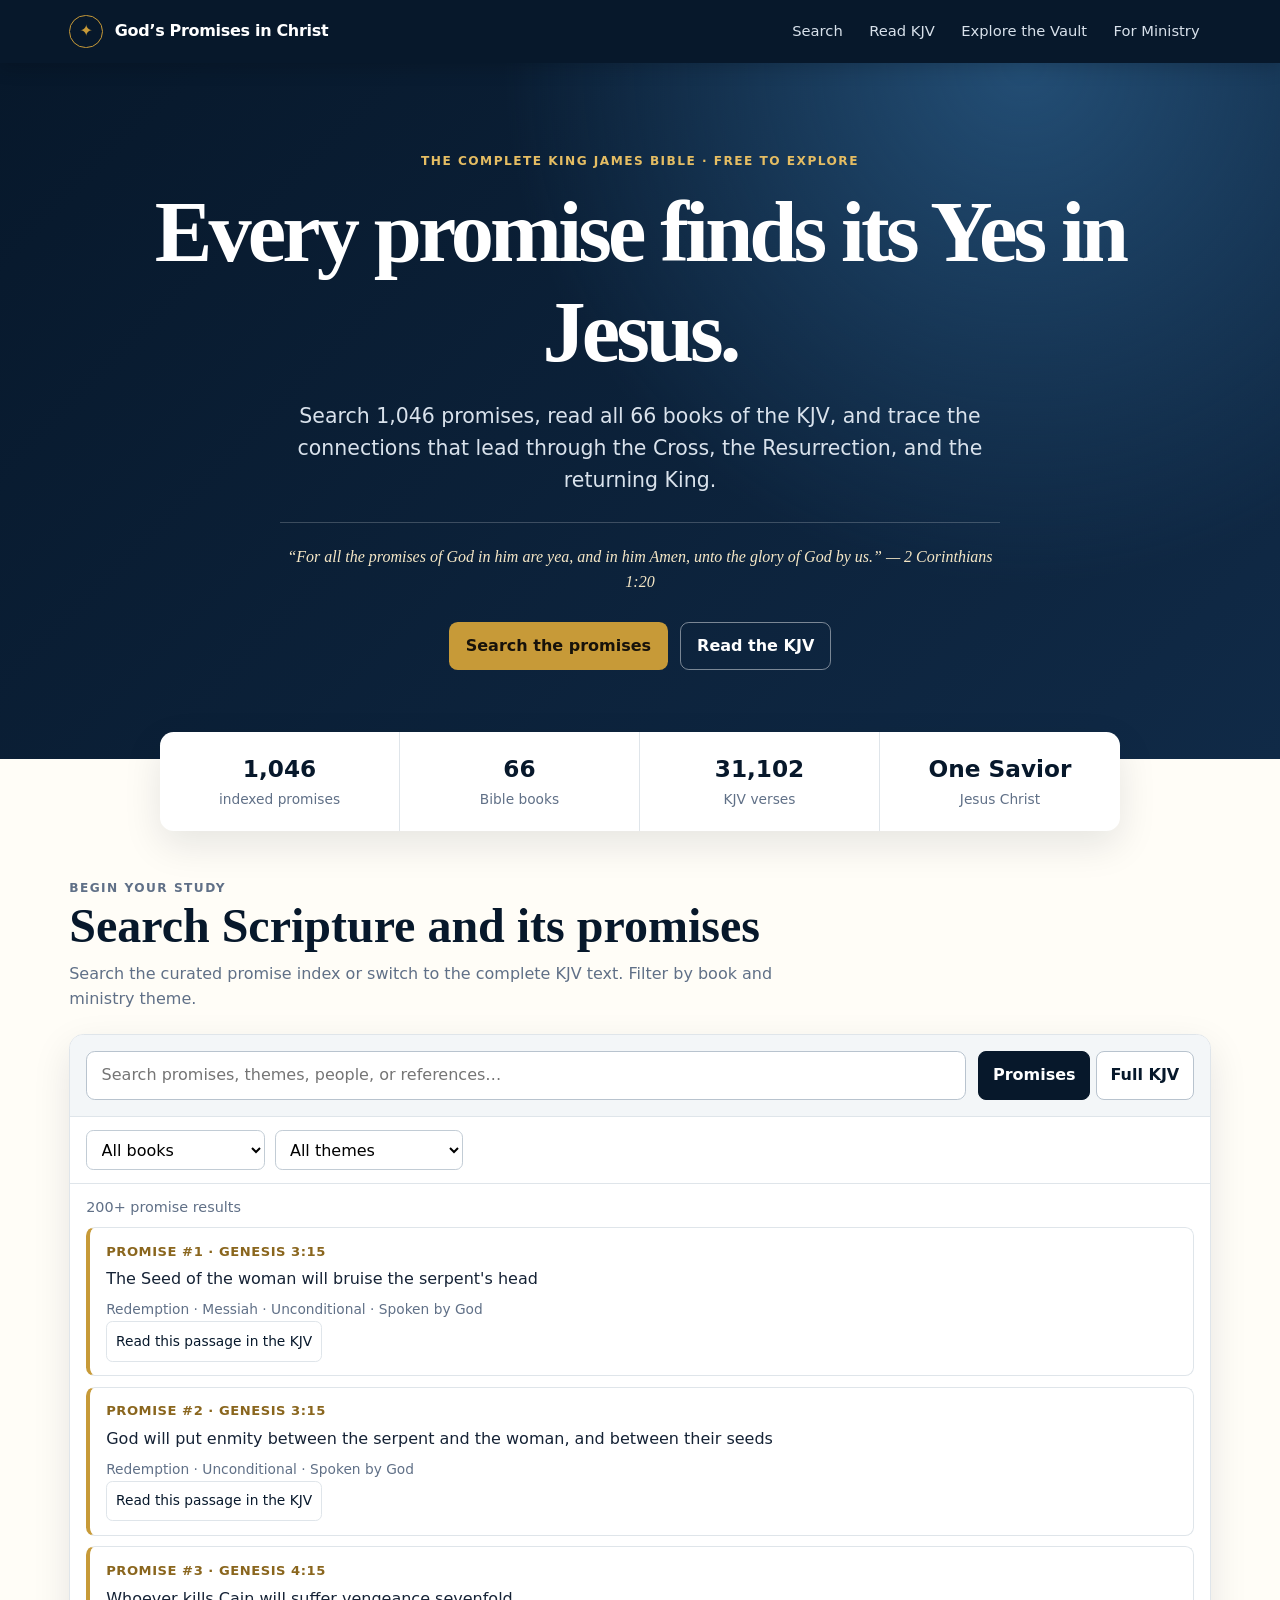
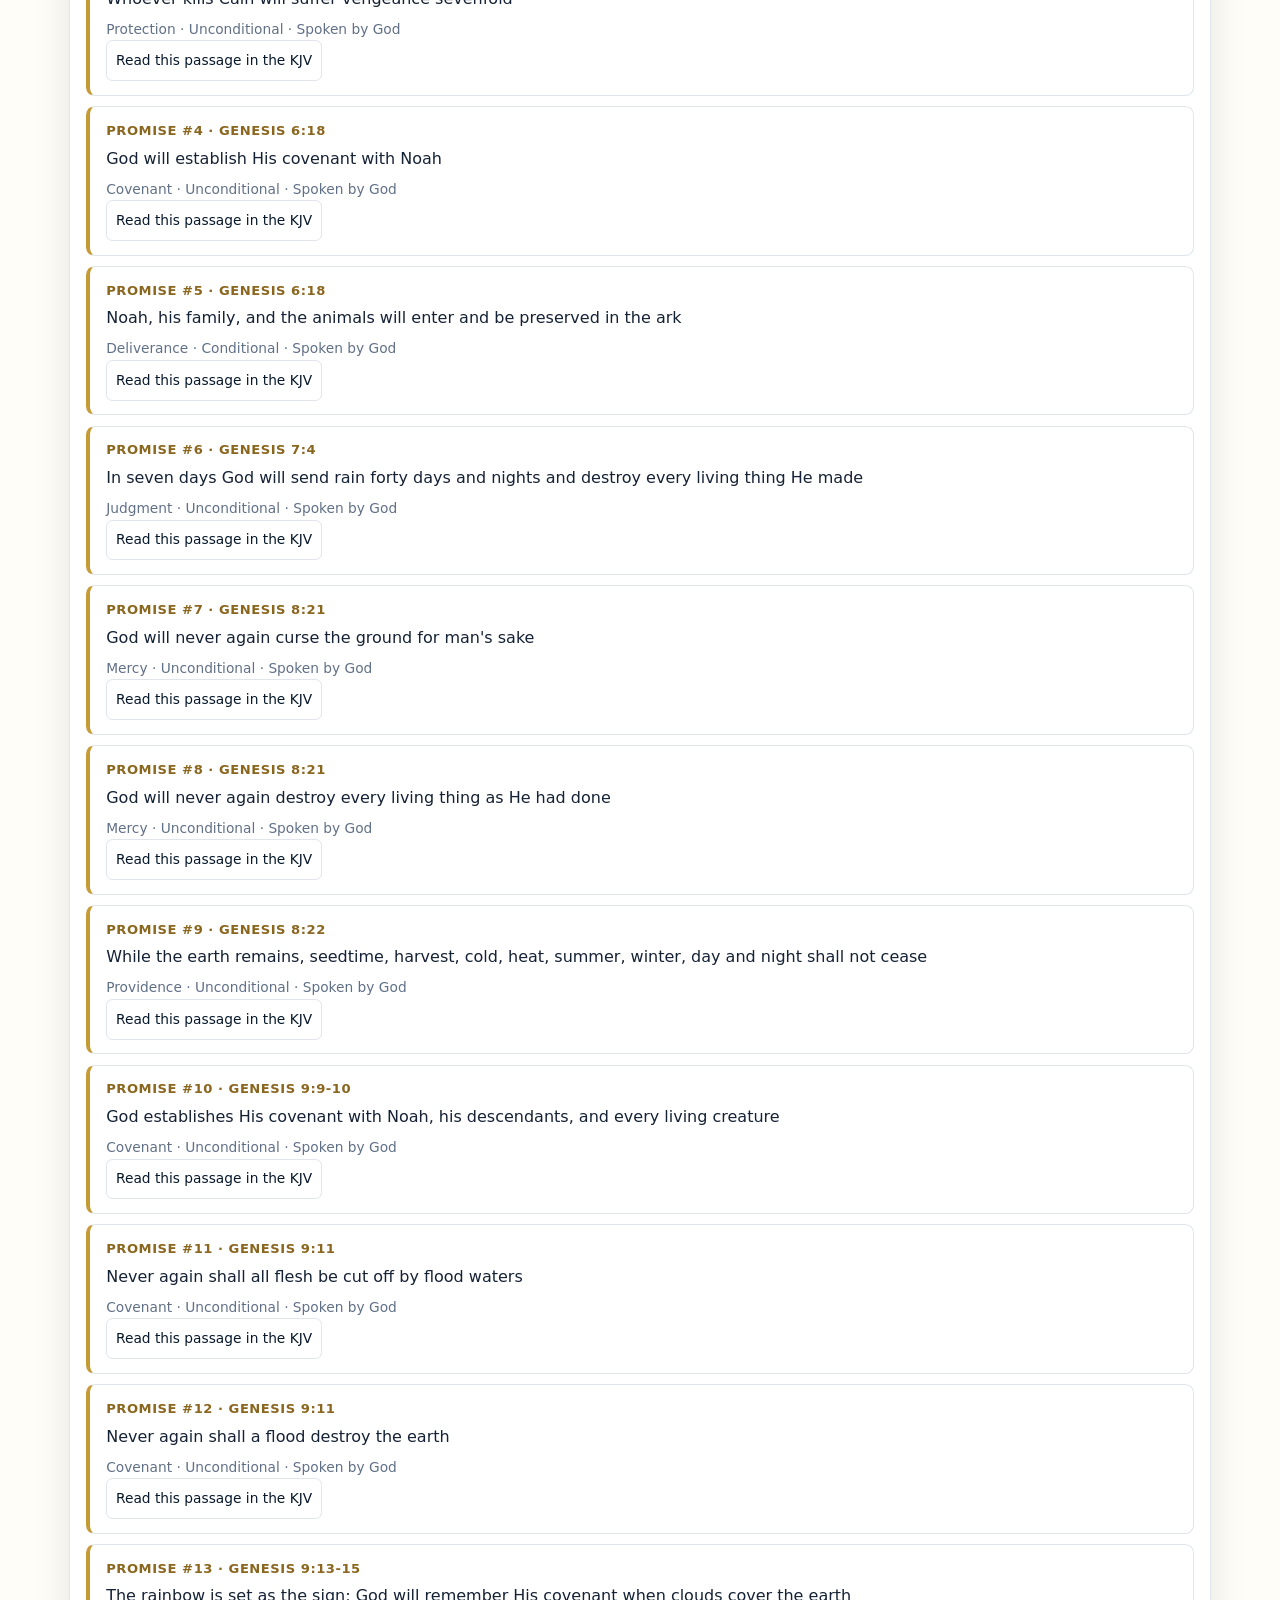
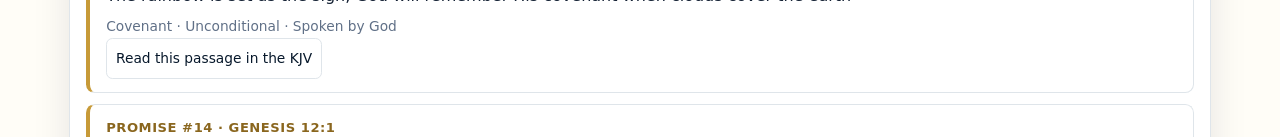
==== commit eafa8079: "Launch searchable KJV ministry website" ====
--- a/demo/index.html
+++ b/demo/index.html
@@ -1,82 +1,13 @@
-<!DOCTYPE html>
+<!doctype html>
 <html lang="en">
 <head>
-<meta charset="utf-8">
-<meta name="viewport" content="width=device-width, initial-scale=1">
-<title>The Complete Index of God's Promises in Scripture</title>
-<style>
-  :root{--navy:#1a2a4a;--gold:#b08d3b;--gold2:#c8a84b;--cream:#faf7f0;--ink:#2b2b2b;--line:#e4ddce;}
-  *{box-sizing:border-box}
-  body{margin:0;font-family:Georgia,'Times New Roman',serif;background:var(--cream);color:var(--ink);line-height:1.5}
-  header{background:var(--navy);color:#fff;padding:2rem 1.25rem;text-align:center;border-bottom:4px solid var(--gold2)}
-  header h1{margin:0 0 .3rem;font-size:1.6rem;letter-spacing:.5px}
-  header p{margin:0;opacity:.85;font-size:.9rem;font-style:italic}
-  .wrap{max-width:1000px;margin:0 auto;padding:1.25rem}
-  .controls{display:grid;gap:.6rem;grid-template-columns:1fr;margin-bottom:1rem}
-  @media(min-width:640px){.controls{grid-template-columns:2fr 1fr 1fr 1fr}}
-  input,select{font-family:inherit;font-size:.95rem;padding:.55rem .7rem;border:1px solid var(--line);border-radius:6px;background:#fff;color:var(--ink)}
-  .stat{font-size:.85rem;color:#6b6b6b;margin:.25rem 0 1rem}
-  .card{background:#fff;border:1px solid var(--line);border-left:4px solid var(--gold2);border-radius:6px;padding:.9rem 1rem;margin-bottom:.7rem}
-  .promise{font-size:1.02rem;margin:0 0 .5rem;color:var(--navy)}
-  .meta{font-size:.82rem;color:#555;display:flex;flex-wrap:wrap;gap:.4rem .9rem}
-  .ref{font-weight:bold;color:var(--gold)}
-  .tag{background:#f0ead9;border-radius:20px;padding:.1rem .6rem;font-size:.75rem;color:#6a5a2a}
-  .cond{font-style:italic}
-  .badge{display:inline-block;font-size:.7rem;padding:.05rem .5rem;border-radius:4px;color:#fff}
-  .u{background:#3a7d5a}.c{background:#a9763a}
-  footer{text-align:center;padding:2rem 1rem;font-size:.8rem;color:#888}
-</style>
+  <meta charset="utf-8">
+  <meta name="viewport" content="width=device-width, initial-scale=1">
+  <meta http-equiv="refresh" content="0; url=../">
+  <link rel="canonical" href="../">
+  <title>God’s Promises in Christ</title>
 </head>
 <body>
-<header>
-  <h1>The Complete Index of God's Promises in Scripture</h1>
-  <p>1,046 promises &mdash; every book, every speaker, every recipient</p>
-</header>
-<div class="wrap">
-  <div class="controls">
-    <input id="q" placeholder="Search promises, recipients, references&hellip;">
-    <select id="cat"><option value="">All categories</option></select>
-    <select id="spk"><option value="">All speakers</option></select>
-    <select id="cond"><option value="">Conditional + Unconditional</option><option value="false">Unconditional</option><option value="true">Conditional</option></select>
-  </div>
-  <div class="stat" id="stat"></div>
-  <div id="list"></div>
-</div>
-<footer>
-  Promise summaries &amp; classifications released under CC0 (public domain).<br>
-  Scripture references cite the NKJV. Full-text display (optional) uses the World English Bible (public domain).
-</footer>
-<script>
-const DATA = [{"id": 1, "promise": "The Seed of the woman will bruise the serpent's head", "reference": "Genesis 3:15", "book": "Genesis", "chapter": 3, "verse_start": 15, "verse_end": 15, "speaker": "God", "speaker_note": null, "recipient": "Humanity (via the serpent)", "categories": ["Redemption", "Messiah"], "category_raw": "Redemption / Messiah", "conditional": false, "volume": 1}, {"id": 2, "promise": "God will put enmity between the serpent and the woman, and between their seeds", "reference": "Genesis 3:15", "book": "Genesis", "chapter": 3, "verse_start": 15, "verse_end": 15, "speaker": "God", "speaker_note": null, "recipient": "Humanity", "categories": ["Redemption"], "category_raw": "Redemption", "conditional": false, "volume": 1}, {"id": 3, "promise": "Whoever kills Cain will suffer vengeance sevenfold", "reference": "Genesis 4:15", "book": "Genesis", "chapter": 4, "verse_start": 15, "verse_end": 15, "speaker": "God", "speaker_note": null, "recipient": "Cain", "categories": ["Protection"], "category_raw": "Protection", "conditional": false, "volume": 1}, {"id": 4, "promise": "God will establish His covenant with Noah", "reference": "Genesis 6:18", "book": "Genesis", "chapter": 6, "verse_start": 18, "verse_end": 18, "speaker": "God", "speaker_note": null, "recipient": "Noah", "categories": ["Covenant"], "category_raw": "Covenant", "conditional": false, "volume": 1}, {"id": 5, "promise": "Noah, his family, and the animals will enter and be preserved in the ark", "reference": "Genesis 6:18", "book": "Genesis", "chapter": 6, "verse_start": 18, "verse_end": 18, "speaker": "God", "speaker_note": null, "recipient": "Noah", "categories": ["Deliverance"], "category_raw": "Deliverance", "conditional": true, "volume": 1}, {"id": 6, "promise": "In seven days God will send rain forty days and nights and destroy every living thing He made", "reference": "Genesis 7:4", "book": "Genesis", "chapter": 7, "verse_start": 4, "verse_end": 4, "speaker": "God", "speaker_note": null, "recipient": "Noah", "categories": ["Judgment"], "category_raw": "Judgment", "conditional": false, "volume": 1}, {"id": 7, "promise": "God will never again curse the ground for man's sake", "reference": "Genesis 8:21", "book": "Genesis", "chapter": 8, "verse_start": 21, "verse_end": 21, "speaker": "God", "speaker_note": null, "recipient": "Noah / Humanity", "categories": ["Mercy"], "category_raw": "Mercy", "conditional": false, "volume": 1}, {"id": 8, "promise": "God will never again destroy every living thing as He had done", "reference": "Genesis 8:21", "book": "Genesis", "chapter": 8, "verse_start": 21, "verse_end": 21, "speaker": "God", "speaker_note": null, "recipient": "Humanity", "categories": ["Mercy"], "category_raw": "Mercy", "conditional": false, "volume": 1}, {"id": 9, "promise": "While the earth remains, seedtime, harvest, cold, heat, summer, winter, day and night shall not cease", "reference": "Genesis 8:22", "book": "Genesis", "chapter": 8, "verse_start": 22, "verse_end": 22, "speaker": "God", "speaker_note": null, "recipient": "Humanity", "categories": ["Providence"], "category_raw": "Providence", "conditional": false, "volume": 1}, {"id": 10, "promise": "God establishes His covenant with Noah, his descendants, and every living creature", "reference": "Genesis 9:9-10", "book": "Genesis", "chapter": 9, "verse_start": 9, "verse_end": 10, "speaker": "God", "speaker_note": null, "recipient": "Noah and all creation", "categories": ["Covenant"], "category_raw": "Covenant", "conditional": false, "volume": 1}, {"id": 11, "promise": "Never again shall all flesh be cut off by flood waters", "reference": "Genesis 9:11", "book": "Genesis", "chapter": 9, "verse_start": 11, "verse_end": 11, "speaker": "God", "speaker_note": null, "recipient": "All creation", "categories": ["Covenant"], "category_raw": "Covenant", "conditional": false, "volume": 1}, {"id": 12, "promise": "Never again shall a flood destroy the earth", "reference": "Genesis 9:11", "book": "Genesis", "chapter": 9, "verse_start": 11, "verse_end": 11, "speaker": "God", "speaker_note": null, "recipient": "All creation", "categories": ["Covenant"], "category_raw": "Covenant", "conditional": false, "volume": 1}, {"id": 13, "promise": "The rainbow is set as the sign; God will remember His covenant when clouds cover the earth", "reference": "Genesis 9:13-15", "book": "Genesis", "chapter": 9, "verse_start": 13, "verse_end": 15, "speaker": "God", "speaker_note": null, "recipient": "All creation", "categories": ["Covenant"], "category_raw": "Covenant", "conditional": false, "volume": 1}, {"id": 14, "promise": "God will show Abram the land to which he is called", "reference": "Genesis 12:1", "book": "Genesis", "chapter": 12, "verse_start": 1, "verse_end": 1, "speaker": "God", "speaker_note": null, "recipient": "Abram", "categories": ["Guidance"], "category_raw": "Guidance", "conditional": true, "volume": 1}, {"id": 15, "promise": "God will make Abram a great nation", "reference": "Genesis 12:2", "book": "Genesis", "chapter": 12, "verse_start": 2, "verse_end": 2, "speaker": "God", "speaker_note": null, "recipient": "Abram", "categories": ["Nation"], "category_raw": "Nation", "conditional": false, "volume": 1}, {"id": 16, "promise": "God will bless Abram", "reference": "Genesis 12:2", "book": "Genesis", "chapter": 12, "verse_start": 2, "verse_end": 2, "speaker": "God", "speaker_note": null, "recipient": "Abram", "categories": ["Blessing"], "category_raw": "Blessing", "conditional": false, "volume": 1}, {"id": 17, "promise": "God will make Abram's name great", "reference": "Genesis 12:2", "book": "Genesis", "chapter": 12, "verse_start": 2, "verse_end": 2, "speaker": "God", "speaker_note": null, "recipient": "Abram", "categories": ["Blessing"], "category_raw": "Blessing", "conditional": false, "volume": 1}, {"id": 18, "promise": "Abram shall be a blessing", "reference": "Genesis 12:2", "book": "Genesis", "chapter": 12, "verse_start": 2, "verse_end": 2, "speaker": "God", "speaker_note": null, "recipient": "Abram", "categories": ["Blessing"], "category_raw": "Blessing", "conditional": false, "volume": 1}, {"id": 19, "promise": "God will bless those who bless Abram", "reference": "Genesis 12:3", "book": "Genesis", "chapter": 12, "verse_start": 3, "verse_end": 3, "speaker": "God", "speaker_note": null, "recipient": "Abram / Nations", "categories": ["Blessing"], "category_raw": "Blessing", "conditional": false, "volume": 1}, {"id": 20, "promise": "God will curse him who curses Abram", "reference": "Genesis 12:3", "book": "Genesis", "chapter": 12, "verse_start": 3, "verse_end": 3, "speaker": "God", "speaker_note": null, "recipient": "Abram / Nations", "categories": ["Judgment"], "category_raw": "Judgment", "conditional": false, "volume": 1}, {"id": 21, "promise": "In Abram all families of the earth shall be blessed", "reference": "Genesis 12:3", "book": "Genesis", "chapter": 12, "verse_start": 3, "verse_end": 3, "speaker": "God", "speaker_note": null, "recipient": "All nations", "categories": ["Messiah", "Blessing"], "category_raw": "Messiah / Blessing", "conditional": false, "volume": 1}, {"id": 22, "promise": "To Abram's seed God will give the land of Canaan", "reference": "Genesis 12:7", "book": "Genesis", "chapter": 12, "verse_start": 7, "verse_end": 7, "speaker": "God", "speaker_note": null, "recipient": "Abram's descendants", "categories": ["Land"], "category_raw": "Land", "conditional": false, "volume": 1}, {"id": 23, "promise": "All the land Abram sees God gives to him and his seed forever", "reference": "Genesis 13:15", "book": "Genesis", "chapter": 13, "verse_start": 15, "verse_end": 15, "speaker": "God", "speaker_note": null, "recipient": "Abram and his seed", "categories": ["Land"], "category_raw": "Land", "conditional": false, "volume": 1}, {"id": 24, "promise": "Abram's seed will be as the dust of the earth, beyond counting", "reference": "Genesis 13:16", "book": "Genesis", "chapter": 13, "verse_start": 16, "verse_end": 16, "speaker": "God", "speaker_note": null, "recipient": "Abram", "categories": ["Nation"], "category_raw": "Nation", "conditional": false, "volume": 1}, {"id": 25, "promise": "God Himself is Abram's shield and exceedingly great reward", "reference": "Genesis 15:1", "book": "Genesis", "chapter": 15, "verse_start": 1, "verse_end": 1, "speaker": "God", "speaker_note": null, "recipient": "Abram", "categories": ["Protection", "Presence"], "category_raw": "Protection / Presence", "conditional": false, "volume": 1}, {"id": 26, "promise": "One from Abram's own body shall be his heir", "reference": "Genesis 15:4", "book": "Genesis", "chapter": 15, "verse_start": 4, "verse_end": 4, "speaker": "God", "speaker_note": null, "recipient": "Abram", "categories": ["Inheritance"], "category_raw": "Inheritance", "conditional": false, "volume": 1}, {"id": 27, "promise": "Abram's descendants shall be as numberless as the stars", "reference": "Genesis 15:5", "book": "Genesis", "chapter": 15, "verse_start": 5, "verse_end": 5, "speaker": "God", "speaker_note": null, "recipient": "Abram", "categories": ["Nation"], "category_raw": "Nation", "conditional": false, "volume": 1}, {"id": 28, "promise": "Abram's descendants will be afflicted four hundred years, but God will judge that nation", "reference": "Genesis 15:13-14", "book": "Genesis", "chapter": 15, "verse_start": 13, "verse_end": 14, "speaker": "God", "speaker_note": null, "recipient": "Abram", "categories": ["Prophecy", "Judgment"], "category_raw": "Prophecy / Judgment", "conditional": false, "volume": 1}, {"id": 29, "promise": "Afterward Abram's descendants will come out with great possessions", "reference": "Genesis 15:14", "book": "Genesis", "chapter": 15, "verse_start": 14, "verse_end": 14, "speaker": "God", "speaker_note": null, "recipient": "Abram's descendants", "categories": ["Deliverance", "Provision"], "category_raw": "Deliverance / Provision", "conditional": false, "volume": 1}, {"id": 30, "promise": "Abram will go to his fathers in peace and be buried at a good old age", "reference": "Genesis 15:15", "book": "Genesis", "chapter": 15, "verse_start": 15, "verse_end": 15, "speaker": "God", "speaker_note": null, "recipient": "Abram", "categories": ["Peace"], "category_raw": "Peace", "conditional": false, "volume": 1}, {"id": 31, "promise": "In the fourth generation his descendants will return to the land", "reference": "Genesis 15:16", "book": "Genesis", "chapter": 15, "verse_start": 16, "verse_end": 16, "speaker": "God", "speaker_note": null, "recipient": "Abram's descendants", "categories": ["Restoration", "Land"], "category_raw": "Restoration / Land", "conditional": false, "volume": 1}, {"id": 32, "promise": "God gives Abram's descendants the land from the river of Egypt to the Euphrates", "reference": "Genesis 15:18", "book": "Genesis", "chapter": 15, "verse_start": 18, "verse_end": 18, "speaker": "God", "speaker_note": null, "recipient": "Abram's descendants", "categories": ["Land", "Covenant"], "category_raw": "Land / Covenant", "conditional": false, "volume": 1}, {"id": 33, "promise": "The Angel of the LORD will multiply Hagar's descendants exceedingly", "reference": "Genesis 16:10", "book": "Genesis", "chapter": 16, "verse_start": 10, "verse_end": 10, "speaker": "Angel of the LORD", "speaker_note": null, "recipient": "Hagar", "categories": ["Nation"], "category_raw": "Nation", "conditional": false, "volume": 1}, {"id": 34, "promise": "Hagar will bear Ishmael, and he will be a wild man dwelling among his brethren", "reference": "Genesis 16:11-12", "book": "Genesis", "chapter": 16, "verse_start": 11, "verse_end": 12, "speaker": "Angel of the LORD", "speaker_note": null, "recipient": "Hagar", "categories": ["Prophecy"], "category_raw": "Prophecy", "conditional": false, "volume": 1}, {"id": 35, "promise": "God will make His covenant with Abram and multiply him exceedingly", "reference": "Genesis 17:2", "book": "Genesis", "chapter": 17, "verse_start": 2, "verse_end": 2, "speaker": "God", "speaker_note": null, "recipient": "Abram", "categories": ["Covenant"], "category_raw": "Covenant", "conditional": false, "volume": 1}, {"id": 36, "promise": "Abram shall be a father of many nations", "reference": "Genesis 17:4", "book": "Genesis", "chapter": 17, "verse_start": 4, "verse_end": 4, "speaker": "God", "speaker_note": null, "recipient": "Abraham", "categories": ["Nation"], "category_raw": "Nation", "conditional": false, "volume": 1}, {"id": 37, "promise": "God will make Abraham exceedingly fruitful; nations and kings shall come from him", "reference": "Genesis 17:6", "book": "Genesis", "chapter": 17, "verse_start": 6, "verse_end": 6, "speaker": "God", "speaker_note": null, "recipient": "Abraham", "categories": ["Nation", "Kingdom"], "category_raw": "Nation / Kingdom", "conditional": false, "volume": 1}, {"id": 38, "promise": "God establishes an everlasting covenant to be God to Abraham and his seed", "reference": "Genesis 17:7", "book": "Genesis", "chapter": 17, "verse_start": 7, "verse_end": 7, "speaker": "God", "speaker_note": null, "recipient": "Abraham and his seed", "categories": ["Covenant", "Presence"], "category_raw": "Covenant / Presence", "conditional": false, "volume": 1}, {"id": 39, "promise": "God gives Canaan as an everlasting possession and will be their God", "reference": "Genesis 17:8", "book": "Genesis", "chapter": 17, "verse_start": 8, "verse_end": 8, "speaker": "God", "speaker_note": null, "recipient": "Abraham's descendants", "categories": ["Land", "Covenant"], "category_raw": "Land / Covenant", "conditional": false, "volume": 1}, {"id": 40, "promise": "God will bless Sarah and give Abraham a son by her", "reference": "Genesis 17:16", "book": "Genesis", "chapter": 17, "verse_start": 16, "verse_end": 16, "speaker": "God", "speaker_note": null, "recipient": "Abraham / Sarah", "categories": ["Provision"], "category_raw": "Provision", "conditional": false, "volume": 1}, {"id": 41, "promise": "Sarah shall be a mother of nations; kings shall come from her", "reference": "Genesis 17:16", "book": "Genesis", "chapter": 17, "verse_start": 16, "verse_end": 16, "speaker": "God", "speaker_note": null, "recipient": "Sarah", "categories": ["Nation", "Kingdom"], "category_raw": "Nation / Kingdom", "conditional": false, "volume": 1}, {"id": 42, "promise": "Sarah shall bear Isaac, and God will establish His everlasting covenant with him", "reference": "Genesis 17:19", "book": "Genesis", "chapter": 17, "verse_start": 19, "verse_end": 19, "speaker": "God", "speaker_note": null, "recipient": "Abraham", "categories": ["Covenant"], "category_raw": "Covenant", "conditional": false, "volume": 1}, {"id": 43, "promise": "God will bless Ishmael, multiply him, and make him a great nation of twelve princes", "reference": "Genesis 17:20", "book": "Genesis", "chapter": 17, "verse_start": 20, "verse_end": 20, "speaker": "God", "speaker_note": null, "recipient": "Abraham (for Ishmael)", "categories": ["Blessing", "Nation"], "category_raw": "Blessing / Nation", "conditional": false, "volume": 1}, {"id": 44, "promise": "God will establish His covenant with Isaac, whom Sarah will bear at the set time", "reference": "Genesis 17:21", "book": "Genesis", "chapter": 17, "verse_start": 21, "verse_end": 21, "speaker": "God", "speaker_note": null, "recipient": "Abraham", "categories": ["Covenant"], "category_raw": "Covenant", "conditional": false, "volume": 1}, {"id": 45, "promise": "The LORD will return, and Sarah shall have a son", "reference": "Genesis 18:10", "book": "Genesis", "chapter": 18, "verse_start": 10, "verse_end": 10, "speaker": "God", "speaker_note": null, "recipient": "Abraham / Sarah", "categories": ["Provision"], "category_raw": "Provision", "conditional": false, "volume": 1}, {"id": 46, "promise": "At the appointed time Sarah shall have a son, for nothing is too hard for the LORD", "reference": "Genesis 18:14", "book": "Genesis", "chapter": 18, "verse_start": 14, "verse_end": 14, "speaker": "God", "speaker_note": null, "recipient": "Abraham / Sarah", "categories": ["Provision"], "category_raw": "Provision", "conditional": false, "volume": 1}, {"id": 47, "promise": "If fifty righteous are found in Sodom, God will spare the whole place", "reference": "Genesis 18:26", "book": "Genesis", "chapter": 18, "verse_start": 26, "verse_end": 26, "speaker": "God", "speaker_note": null, "recipient": "Abraham", "categories": ["Mercy"], "category_raw": "Mercy", "conditional": true, "volume": 1}, {"id": 48, "promise": "God will not destroy Sodom for the sake of forty-five, forty, thirty, twenty, or ten righteous", "reference": "Genesis 18:28-32", "book": "Genesis", "chapter": 18, "verse_start": 28, "verse_end": 32, "speaker": "God", "speaker_note": null, "recipient": "Abraham", "categories": ["Mercy"], "category_raw": "Mercy", "conditional": true, "volume": 1}, {"id": 49, "promise": "In Isaac Abraham's seed shall be called", "reference": "Genesis 21:12", "book": "Genesis", "chapter": 21, "verse_start": 12, "verse_end": 12, "speaker": "God", "speaker_note": null, "recipient": "Abraham", "categories": ["Covenant", "Messiah"], "category_raw": "Covenant / Messiah", "conditional": false, "volume": 1}, {"id": 50, "promise": "God will make a nation of Ishmael because he is Abraham's seed", "reference": "Genesis 21:13", "book": "Genesis", "chapter": 21, "verse_start": 13, "verse_end": 13, "speaker": "God", "speaker_note": null, "recipient": "Abraham", "categories": ["Nation"], "category_raw": "Nation", "conditional": false, "volume": 1}, {"id": 51, "promise": "God will make Ishmael a great nation", "reference": "Genesis 21:18", "book": "Genesis", "chapter": 21, "verse_start": 18, "verse_end": 18, "speaker": "Angel of God", "speaker_note": null, "recipient": "Hagar", "categories": ["Nation"], "category_raw": "Nation", "conditional": false, "volume": 1}, {"id": 52, "promise": "Because Abraham did not withhold his son, God will surely bless him", "reference": "Genesis 22:16-17", "book": "Genesis", "chapter": 22, "verse_start": 16, "verse_end": 17, "speaker": "God", "speaker_note": "by oath", "recipient": "Abraham", "categories": ["Blessing"], "category_raw": "Blessing", "conditional": false, "volume": 1}, {"id": 53, "promise": "God will multiply Abraham's seed as the stars of heaven and the sand of the seashore", "reference": "Genesis 22:17", "book": "Genesis", "chapter": 22, "verse_start": 17, "verse_end": 17, "speaker": "God", "speaker_note": null, "recipient": "Abraham", "categories": ["Nation"], "category_raw": "Nation", "conditional": false, "volume": 1}, {"id": 54, "promise": "Abraham's seed shall possess the gate of his enemies", "reference": "Genesis 22:17", "book": "Genesis", "chapter": 22, "verse_start": 17, "verse_end": 17, "speaker": "God", "speaker_note": null, "recipient": "Abraham's descendants", "categories": ["Victory"], "category_raw": "Victory", "conditional": false, "volume": 1}, {"id": 55, "promise": "In Abraham's Seed all nations of the earth shall be blessed", "reference": "Genesis 22:18", "book": "Genesis", "chapter": 22, "verse_start": 18, "verse_end": 18, "speaker": "God", "speaker_note": null, "recipient": "All nations", "categories": ["Messiah"], "category_raw": "Messiah", "conditional": false, "volume": 1}, {"id": 56, "promise": "God will send His angel before Abraham's servant to secure a wife for Isaac", "reference": "Genesis 24:7", "book": "Genesis", "chapter": 24, "verse_start": 7, "verse_end": 7, "speaker": "God", "speaker_note": "cited by Abraham", "recipient": "Abraham's servant", "categories": ["Guidance"], "category_raw": "Guidance", "conditional": false, "volume": 1}, {"id": 57, "promise": "God will be with Isaac and bless him", "reference": "Genesis 26:3", "book": "Genesis", "chapter": 26, "verse_start": 3, "verse_end": 3, "speaker": "God", "speaker_note": null, "recipient": "Isaac", "categories": ["Presence", "Blessing"], "category_raw": "Presence / Blessing", "conditional": true, "volume": 1}, {"id": 58, "promise": "To Isaac and his descendants God will give all these lands, performing the oath to Abraham", "reference": "Genesis 26:3", "book": "Genesis", "chapter": 26, "verse_start": 3, "verse_end": 3, "speaker": "God", "speaker_note": null, "recipient": "Isaac", "categories": ["Land", "Covenant"], "category_raw": "Land / Covenant", "conditional": false, "volume": 1}, {"id": 59, "promise": "God will make Isaac's descendants multiply as the stars and give them all these lands", "reference": "Genesis 26:4", "book": "Genesis", "chapter": 26, "verse_start": 4, "verse_end": 4, "speaker": "God", "speaker_note": null, "recipient": "Isaac", "categories": ["Nation", "Land"], "category_raw": "Nation / Land", "conditional": false, "volume": 1}, {"id": 60, "promise": "In Isaac's seed all the nations of the earth shall be blessed", "reference": "Genesis 26:4", "book": "Genesis", "chapter": 26, "verse_start": 4, "verse_end": 4, "speaker": "God", "speaker_note": null, "recipient": "All nations", "categories": ["Messiah"], "category_raw": "Messiah", "conditional": false, "volume": 1}, {"id": 61, "promise": "God is with Isaac, will bless him, and multiply his descendants for Abraham's sake", "reference": "Genesis 26:24", "book": "Genesis", "chapter": 26, "verse_start": 24, "verse_end": 24, "speaker": "God", "speaker_note": null, "recipient": "Isaac", "categories": ["Presence", "Blessing"], "category_raw": "Presence / Blessing", "conditional": false, "volume": 1}, {"id": 62, "promise": "The land on which Jacob lies God will give to him and his descendants", "reference": "Genesis 28:13", "book": "Genesis", "chapter": 28, "verse_start": 13, "verse_end": 13, "speaker": "God", "speaker_note": null, "recipient": "Jacob", "categories": ["Land"], "category_raw": "Land", "conditional": false, "volume": 1}, {"id": 63, "promise": "Jacob's descendants shall be as the dust, spreading to the four directions", "reference": "Genesis 28:14", "book": "Genesis", "chapter": 28, "verse_start": 14, "verse_end": 14, "speaker": "God", "speaker_note": null, "recipient": "Jacob", "categories": ["Nation"], "category_raw": "Nation", "conditional": false, "volume": 1}, {"id": 64, "promise": "In Jacob and his Seed all families of the earth shall be blessed", "reference": "Genesis 28:14", "book": "Genesis", "chapter": 28, "verse_start": 14, "verse_end": 14, "speaker": "God", "speaker_note": null, "recipient": "All nations", "categories": ["Messiah"], "category_raw": "Messiah", "conditional": false, "volume": 1}, {"id": 65, "promise": "God is with Jacob and will keep him wherever he goes", "reference": "Genesis 28:15", "book": "Genesis", "chapter": 28, "verse_start": 15, "verse_end": 15, "speaker": "God", "speaker_note": null, "recipient": "Jacob", "categories": ["Presence", "Protection"], "category_raw": "Presence / Protection", "conditional": false, "volume": 1}, {"id": 66, "promise": "God will bring Jacob back to this land", "reference": "Genesis 28:15", "book": "Genesis", "chapter": 28, "verse_start": 15, "verse_end": 15, "speaker": "God", "speaker_note": null, "recipient": "Jacob", "categories": ["Restoration"], "category_raw": "Restoration", "conditional": false, "volume": 1}, {"id": 67, "promise": "God will not leave Jacob until He has done what He has spoken", "reference": "Genesis 28:15", "book": "Genesis", "chapter": 28, "verse_start": 15, "verse_end": 15, "speaker": "God", "speaker_note": null, "recipient": "Jacob", "categories": ["Faithfulness"], "category_raw": "Faithfulness", "conditional": false, "volume": 1}, {"id": 68, "promise": "God commands Jacob to return, and He will be with him", "reference": "Genesis 31:3", "book": "Genesis", "chapter": 31, "verse_start": 3, "verse_end": 3, "speaker": "God", "speaker_note": null, "recipient": "Jacob", "categories": ["Presence"], "category_raw": "Presence", "conditional": false, "volume": 1}, {"id": 69, "promise": "God will surely treat Jacob well and make his seed as the sand of the sea", "reference": "Genesis 32:12", "book": "Genesis", "chapter": 32, "verse_start": 12, "verse_end": 12, "speaker": "God", "speaker_note": "cited by Jacob", "recipient": "Jacob", "categories": ["Blessing", "Nation"], "category_raw": "Blessing / Nation", "conditional": false, "volume": 1}, {"id": 70, "promise": "A nation and a company of nations shall come from Jacob; kings shall come from his body", "reference": "Genesis 35:11-12", "book": "Genesis", "chapter": 35, "verse_start": 11, "verse_end": 12, "speaker": "God", "speaker_note": null, "recipient": "Jacob", "categories": ["Nation", "Kingdom"], "category_raw": "Nation / Kingdom", "conditional": false, "volume": 1}, {"id": 71, "promise": "The land given to Abraham and Isaac God gives to Jacob and his descendants", "reference": "Genesis 35:12", "book": "Genesis", "chapter": 35, "verse_start": 12, "verse_end": 12, "speaker": "God", "speaker_note": null, "recipient": "Jacob", "categories": ["Land"], "category_raw": "Land", "conditional": false, "volume": 1}, {"id": 72, "promise": "God will make Jacob a great nation in Egypt, go down with him, and surely bring him up again", "reference": "Genesis 46:3-4", "book": "Genesis", "chapter": 46, "verse_start": 3, "verse_end": 4, "speaker": "God", "speaker_note": null, "recipient": "Jacob", "categories": ["Nation", "Presence", "Restoration"], "category_raw": "Nation / Presence / Restoration", "conditional": false, "volume": 1}, {"id": 73, "promise": "God will make Jacob fruitful, multiply him, and give the land to his descendants as an everlasting possession", "reference": "Genesis 48:4", "book": "Genesis", "chapter": 48, "verse_start": 4, "verse_end": 4, "speaker": "God", "speaker_note": "recalled by Jacob", "recipient": "Jacob", "categories": ["Nation", "Land"], "category_raw": "Nation / Land", "conditional": false, "volume": 1}, {"id": 74, "promise": "God will be with Joseph's people and bring them back to the land of their fathers", "reference": "Genesis 48:21", "book": "Genesis", "chapter": 48, "verse_start": 21, "verse_end": 21, "speaker": "God", "speaker_note": "via Jacob's testimony", "recipient": "Joseph / Israel", "categories": ["Presence", "Restoration"], "category_raw": "Presence / Restoration", "conditional": false, "volume": 1}, {"id": 75, "promise": "The scepter shall not depart from Judah until Shiloh comes, and to Him shall be the obedience of the people", "reference": "Genesis 49:10", "book": "Genesis", "chapter": 49, "verse_start": 10, "verse_end": 10, "speaker": "God", "speaker_note": "through Jacob's prophecy", "recipient": "Judah / All nations", "categories": ["Messiah", "Kingdom"], "category_raw": "Messiah / Kingdom", "conditional": false, "volume": 1}, {"id": 76, "promise": "God will surely visit Israel and bring them out of Egypt to the promised land", "reference": "Genesis 50:24", "book": "Genesis", "chapter": 50, "verse_start": 24, "verse_end": 24, "speaker": "God", "speaker_note": "via Joseph's testimony", "recipient": "Israel", "categories": ["Deliverance", "Land"], "category_raw": "Deliverance / Land", "conditional": false, "volume": 1}, {"id": 77, "promise": "God has come down to deliver Israel from Egypt and bring them to a good and large land", "reference": "Exodus 3:8", "book": "Exodus", "chapter": 3, "verse_start": 8, "verse_end": 8, "speaker": "God", "speaker_note": null, "recipient": "Israel (via Moses)", "categories": ["Deliverance", "Land"], "category_raw": "Deliverance / Land", "conditional": false, "volume": 1}, {"id": 78, "promise": "God will send Moses to Pharaoh to bring Israel out of Egypt", "reference": "Exodus 3:10", "book": "Exodus", "chapter": 3, "verse_start": 10, "verse_end": 10, "speaker": "God", "speaker_note": null, "recipient": "Moses", "categories": ["Commission", "Deliverance"], "category_raw": "Commission / Deliverance", "conditional": false, "volume": 1}, {"id": 79, "promise": "God will certainly be with Moses", "reference": "Exodus 3:12", "book": "Exodus", "chapter": 3, "verse_start": 12, "verse_end": 12, "speaker": "God", "speaker_note": null, "recipient": "Moses", "categories": ["Presence"], "category_raw": "Presence", "conditional": false, "volume": 1}, {"id": 80, "promise": "Israel will serve God on this mountain as the sign", "reference": "Exodus 3:12", "book": "Exodus", "chapter": 3, "verse_start": 12, "verse_end": 12, "speaker": "God", "speaker_note": null, "recipient": "Moses", "categories": ["Sign"], "category_raw": "Sign", "conditional": false, "volume": 1}, {"id": 81, "promise": "God will bring Israel up out of affliction into a land flowing with milk and honey", "reference": "Exodus 3:17", "book": "Exodus", "chapter": 3, "verse_start": 17, "verse_end": 17, "speaker": "God", "speaker_note": null, "recipient": "Israel", "categories": ["Deliverance", "Land"], "category_raw": "Deliverance / Land", "conditional": false, "volume": 1}, {"id": 82, "promise": "God will stretch out His hand, strike Egypt with wonders, and after that Pharaoh will let them go", "reference": "Exodus 3:20", "book": "Exodus", "chapter": 3, "verse_start": 20, "verse_end": 20, "speaker": "God", "speaker_note": null, "recipient": "Moses / Israel", "categories": ["Deliverance"], "category_raw": "Deliverance", "conditional": false, "volume": 1}, {"id": 83, "promise": "God will give Israel favor with the Egyptians; they will not go out empty-handed", "reference": "Exodus 3:21-22", "book": "Exodus", "chapter": 3, "verse_start": 21, "verse_end": 22, "speaker": "God", "speaker_note": null, "recipient": "Israel", "categories": ["Provision"], "category_raw": "Provision", "conditional": false, "volume": 1}, {"id": 84, "promise": "God will be with Moses' mouth and teach him what to say", "reference": "Exodus 4:12", "book": "Exodus", "chapter": 4, "verse_start": 12, "verse_end": 12, "speaker": "God", "speaker_note": null, "recipient": "Moses", "categories": ["Wisdom", "Presence"], "category_raw": "Wisdom / Presence", "conditional": false, "volume": 1}, {"id": 85, "promise": "God will be with the mouths of Moses and Aaron and teach them what to do", "reference": "Exodus 4:15", "book": "Exodus", "chapter": 4, "verse_start": 15, "verse_end": 15, "speaker": "God", "speaker_note": null, "recipient": "Moses / Aaron", "categories": ["Wisdom"], "category_raw": "Wisdom", "conditional": false, "volume": 1}, {"id": 86, "promise": "God will bring Israel out from under the burdens of Egypt", "reference": "Exodus 6:6", "book": "Exodus", "chapter": 6, "verse_start": 6, "verse_end": 6, "speaker": "God", "speaker_note": null, "recipient": "Israel", "categories": ["Deliverance"], "category_raw": "Deliverance", "conditional": false, "volume": 1}, {"id": 87, "promise": "God will rescue Israel from bondage", "reference": "Exodus 6:6", "book": "Exodus", "chapter": 6, "verse_start": 6, "verse_end": 6, "speaker": "God", "speaker_note": null, "recipient": "Israel", "categories": ["Deliverance"], "category_raw": "Deliverance", "conditional": false, "volume": 1}, {"id": 88, "promise": "God will redeem Israel with an outstretched arm and great judgments", "reference": "Exodus 6:6", "book": "Exodus", "chapter": 6, "verse_start": 6, "verse_end": 6, "speaker": "God", "speaker_note": null, "recipient": "Israel", "categories": ["Redemption"], "category_raw": "Redemption", "conditional": false, "volume": 1}, {"id": 89, "promise": "God will take Israel as His people and be their God", "reference": "Exodus 6:7", "book": "Exodus", "chapter": 6, "verse_start": 7, "verse_end": 7, "speaker": "God", "speaker_note": null, "recipient": "Israel", "categories": ["Covenant", "Presence"], "category_raw": "Covenant / Presence", "conditional": false, "volume": 1}, {"id": 90, "promise": "God will bring Israel into the land He swore to Abraham, Isaac, and Jacob and give it as a heritage", "reference": "Exodus 6:8", "book": "Exodus", "chapter": 6, "verse_start": 8, "verse_end": 8, "speaker": "God", "speaker_note": null, "recipient": "Israel", "categories": ["Land", "Inheritance"], "category_raw": "Land / Inheritance", "conditional": false, "volume": 1}, {"id": 91, "promise": "God will set apart Goshen so no swarms of flies are there, making a difference between His people and Egypt", "reference": "Exodus 8:22-23", "book": "Exodus", "chapter": 8, "verse_start": 22, "verse_end": 23, "speaker": "God", "speaker_note": null, "recipient": "Pharaoh / Israel", "categories": ["Protection"], "category_raw": "Protection", "conditional": false, "volume": 1}, {"id": 92, "promise": "The LORD will make a difference between Israel's livestock and Egypt's; nothing of Israel's shall die", "reference": "Exodus 9:4", "book": "Exodus", "chapter": 9, "verse_start": 4, "verse_end": 4, "speaker": "God", "speaker_note": null, "recipient": "Israel", "categories": ["Protection"], "category_raw": "Protection", "conditional": false, "volume": 1}, {"id": 93, "promise": "When God sees the blood, He will pass over; the plague shall not destroy those under it", "reference": "Exodus 12:13", "book": "Exodus", "chapter": 12, "verse_start": 13, "verse_end": 13, "speaker": "God", "speaker_note": null, "recipient": "Israel", "categories": ["Redemption", "Protection"], "category_raw": "Redemption / Protection", "conditional": true, "volume": 1}, {"id": 94, "promise": "The LORD will not allow the destroyer to enter houses marked by the blood", "reference": "Exodus 12:23", "book": "Exodus", "chapter": 12, "verse_start": 23, "verse_end": 23, "speaker": "God", "speaker_note": null, "recipient": "Israel", "categories": ["Protection"], "category_raw": "Protection", "conditional": true, "volume": 1}, {"id": 95, "promise": "Israel will see the salvation of the LORD; the LORD will fight for them", "reference": "Exodus 14:13-14", "book": "Exodus", "chapter": 14, "verse_start": 13, "verse_end": 14, "speaker": "God", "speaker_note": "through Moses", "recipient": "Israel", "categories": ["Deliverance", "Victory"], "category_raw": "Deliverance / Victory", "conditional": false, "volume": 1}, {"id": 96, "promise": "If Israel diligently heeds God's voice, He will put none of Egypt's diseases on them, for He is the LORD who heals", "reference": "Exodus 15:26", "book": "Exodus", "chapter": 15, "verse_start": 26, "verse_end": 26, "speaker": "God", "speaker_note": null, "recipient": "Israel", "categories": ["Healing"], "category_raw": "Healing", "conditional": true, "volume": 1}, {"id": 97, "promise": "God will rain bread from heaven for Israel", "reference": "Exodus 16:4", "book": "Exodus", "chapter": 16, "verse_start": 4, "verse_end": 4, "speaker": "God", "speaker_note": null, "recipient": "Israel", "categories": ["Provision"], "category_raw": "Provision", "conditional": false, "volume": 1}, {"id": 98, "promise": "At twilight Israel shall eat meat, and in the morning be filled with bread, and know the LORD their God", "reference": "Exodus 16:12", "book": "Exodus", "chapter": 16, "verse_start": 12, "verse_end": 12, "speaker": "God", "speaker_note": null, "recipient": "Israel", "categories": ["Provision"], "category_raw": "Provision", "conditional": false, "volume": 1}, {"id": 99, "promise": "If Israel obeys God's voice and keeps His covenant, they shall be His special treasure, a kingdom of priests and a holy nation", "reference": "Exodus 19:5-6", "book": "Exodus", "chapter": 19, "verse_start": 5, "verse_end": 6, "speaker": "God", "speaker_note": null, "recipient": "Israel", "categories": ["Covenant", "Sanctification"], "category_raw": "Covenant / Sanctification", "conditional": true, "volume": 1}, {"id": 100, "promise": "God shows mercy to thousands who love Him and keep His commandments", "reference": "Exodus 20:6", "book": "Exodus", "chapter": 20, "verse_start": 6, "verse_end": 6, "speaker": "God", "speaker_note": null, "recipient": "Israel / All who love Him", "categories": ["Mercy"], "category_raw": "Mercy", "conditional": true, "volume": 1}, {"id": 101, "promise": "Honor your father and mother, that your days may be long upon the land", "reference": "Exodus 20:12", "book": "Exodus", "chapter": 20, "verse_start": 12, "verse_end": 12, "speaker": "God", "speaker_note": null, "recipient": "Israel", "categories": ["Blessing", "Land"], "category_raw": "Blessing / Land", "conditional": true, "volume": 1}, {"id": 102, "promise": "In every place where God records His name, He will come to His people and bless them", "reference": "Exodus 20:24", "book": "Exodus", "chapter": 20, "verse_start": 24, "verse_end": 24, "speaker": "God", "speaker_note": null, "recipient": "Israel", "categories": ["Presence", "Blessing"], "category_raw": "Presence / Blessing", "conditional": false, "volume": 1}, {"id": 103, "promise": "God sends His Angel before Israel to keep them in the way and bring them into the prepared place", "reference": "Exodus 23:20", "book": "Exodus", "chapter": 23, "verse_start": 20, "verse_end": 20, "speaker": "God", "speaker_note": null, "recipient": "Israel", "categories": ["Guidance", "Protection"], "category_raw": "Guidance / Protection", "conditional": false, "volume": 1}, {"id": 104, "promise": "If Israel obeys His voice, God will be an enemy to their enemies", "reference": "Exodus 23:22", "book": "Exodus", "chapter": 23, "verse_start": 22, "verse_end": 22, "speaker": "God", "speaker_note": null, "recipient": "Israel", "categories": ["Protection", "Victory"], "category_raw": "Protection / Victory", "conditional": true, "volume": 1}, {"id": 105, "promise": "Serve the LORD, and He will bless your bread and water and take sickness away from your midst", "reference": "Exodus 23:25", "book": "Exodus", "chapter": 23, "verse_start": 25, "verse_end": 25, "speaker": "God", "speaker_note": null, "recipient": "Israel", "categories": ["Provision", "Healing"], "category_raw": "Provision / Healing", "conditional": true, "volume": 1}, {"id": 106, "promise": "No one shall miscarry or be barren; God will fulfill the number of their days", "reference": "Exodus 23:26", "book": "Exodus", "chapter": 23, "verse_start": 26, "verse_end": 26, "speaker": "God", "speaker_note": null, "recipient": "Israel", "categories": ["Blessing"], "category_raw": "Blessing", "conditional": true, "volume": 1}, {"id": 107, "promise": "God will send His fear and hornets before Israel and drive out their enemies", "reference": "Exodus 23:27-28", "book": "Exodus", "chapter": 23, "verse_start": 27, "verse_end": 28, "speaker": "God", "speaker_note": null, "recipient": "Israel", "categories": ["Victory"], "category_raw": "Victory", "conditional": false, "volume": 1}, {"id": 108, "promise": "Little by little God will drive out the inhabitants until Israel has increased and inherits the land", "reference": "Exodus 23:30", "book": "Exodus", "chapter": 23, "verse_start": 30, "verse_end": 30, "speaker": "God", "speaker_note": null, "recipient": "Israel", "categories": ["Land", "Victory"], "category_raw": "Land / Victory", "conditional": false, "volume": 1}, {"id": 109, "promise": "God will set Israel's borders from the Red Sea to the Euphrates and deliver the inhabitants into their hand", "reference": "Exodus 23:31", "book": "Exodus", "chapter": 23, "verse_start": 31, "verse_end": 31, "speaker": "God", "speaker_note": null, "recipient": "Israel", "categories": ["Land"], "category_raw": "Land", "conditional": false, "volume": 1}, {"id": 110, "promise": "God will dwell among the children of Israel and be their God", "reference": "Exodus 29:45", "book": "Exodus", "chapter": 29, "verse_start": 45, "verse_end": 45, "speaker": "God", "speaker_note": null, "recipient": "Israel", "categories": ["Presence"], "category_raw": "Presence", "conditional": false, "volume": 1}, {"id": 111, "promise": "God's Angel shall go before Israel; in the day He visits, He will visit their sin upon them", "reference": "Exodus 32:34", "book": "Exodus", "chapter": 32, "verse_start": 34, "verse_end": 34, "speaker": "God", "speaker_note": null, "recipient": "Israel", "categories": ["Guidance", "Judgment"], "category_raw": "Guidance / Judgment", "conditional": false, "volume": 1}, {"id": 112, "promise": "God's Presence will go with Moses, and He will give him rest", "reference": "Exodus 33:14", "book": "Exodus", "chapter": 33, "verse_start": 14, "verse_end": 14, "speaker": "God", "speaker_note": null, "recipient": "Moses / Israel", "categories": ["Presence", "Peace"], "category_raw": "Presence / Peace", "conditional": false, "volume": 1}, {"id": 113, "promise": "God will make all His goodness pass before Moses and will be gracious to whom He will be gracious", "reference": "Exodus 33:19", "book": "Exodus", "chapter": 33, "verse_start": 19, "verse_end": 19, "speaker": "God", "speaker_note": null, "recipient": "Moses", "categories": ["Grace", "Mercy"], "category_raw": "Grace / Mercy", "conditional": false, "volume": 1}, {"id": 114, "promise": "The LORD is merciful and gracious, longsuffering, abounding in goodness and truth, keeping mercy for thousands, forgiving iniquity — yet by no means clearing the guilty", "reference": "Exodus 34:6-7", "book": "Exodus", "chapter": 34, "verse_start": 6, "verse_end": 7, "speaker": "God", "speaker_note": null, "recipient": "Moses / Israel", "categories": ["Mercy", "Grace", "Judgment"], "category_raw": "Mercy / Grace / Judgment", "conditional": false, "volume": 1}, {"id": 115, "promise": "God will make a covenant and do marvels never before done in all the earth", "reference": "Exodus 34:10", "book": "Exodus", "chapter": 34, "verse_start": 10, "verse_end": 10, "speaker": "God", "speaker_note": null, "recipient": "Israel", "categories": ["Covenant"], "category_raw": "Covenant", "conditional": false, "volume": 1}, {"id": 116, "promise": "God will drive out the Amorite, Canaanite, Hittite, Perizzite, Hivite, and Jebusite before Israel", "reference": "Exodus 34:11", "book": "Exodus", "chapter": 34, "verse_start": 11, "verse_end": 11, "speaker": "God", "speaker_note": null, "recipient": "Israel", "categories": ["Victory", "Land"], "category_raw": "Victory / Land", "conditional": false, "volume": 1}, {"id": 117, "promise": "God will cast out the nations, enlarge Israel's borders, and no one will covet their land when they appear before Him", "reference": "Exodus 34:24", "book": "Exodus", "chapter": 34, "verse_start": 24, "verse_end": 24, "speaker": "God", "speaker_note": null, "recipient": "Israel", "categories": ["Protection", "Land"], "category_raw": "Protection / Land", "conditional": true, "volume": 1}, {"id": 118, "promise": "If Israel walks in God's statutes, He will give rain in its season, and the land shall yield its produce", "reference": "Leviticus 26:3-4", "book": "Leviticus", "chapter": 26, "verse_start": 3, "verse_end": 4, "speaker": "God", "speaker_note": null, "recipient": "Israel", "categories": ["Provision"], "category_raw": "Provision", "conditional": true, "volume": 1}, {"id": 119, "promise": "Israel's threshing shall last to vintage; they shall eat bread to the full and dwell safely", "reference": "Leviticus 26:5", "book": "Leviticus", "chapter": 26, "verse_start": 5, "verse_end": 5, "speaker": "God", "speaker_note": null, "recipient": "Israel", "categories": ["Provision", "Peace"], "category_raw": "Provision / Peace", "conditional": true, "volume": 1}, {"id": 120, "promise": "God will give peace in the land; they will lie down and none will make them afraid", "reference": "Leviticus 26:6", "book": "Leviticus", "chapter": 26, "verse_start": 6, "verse_end": 6, "speaker": "God", "speaker_note": null, "recipient": "Israel", "categories": ["Peace"], "category_raw": "Peace", "conditional": true, "volume": 1}, {"id": 121, "promise": "God will rid the land of evil beasts, and the sword will not go through the land", "reference": "Leviticus 26:6", "book": "Leviticus", "chapter": 26, "verse_start": 6, "verse_end": 6, "speaker": "God", "speaker_note": null, "recipient": "Israel", "categories": ["Protection"], "category_raw": "Protection", "conditional": true, "volume": 1}, {"id": 122, "promise": "Israel will chase their enemies; five shall chase a hundred, and a hundred put ten thousand to flight", "reference": "Leviticus 26:7-8", "book": "Leviticus", "chapter": 26, "verse_start": 7, "verse_end": 8, "speaker": "God", "speaker_note": null, "recipient": "Israel", "categories": ["Victory"], "category_raw": "Victory", "conditional": true, "volume": 1}, {"id": 123, "promise": "God will look on Israel with favor, make them fruitful, multiply them, and confirm His covenant", "reference": "Leviticus 26:9", "book": "Leviticus", "chapter": 26, "verse_start": 9, "verse_end": 9, "speaker": "God", "speaker_note": null, "recipient": "Israel", "categories": ["Blessing", "Covenant"], "category_raw": "Blessing / Covenant", "conditional": true, "volume": 1}, {"id": 124, "promise": "God will set His tabernacle among them, and His soul shall not abhor them", "reference": "Leviticus 26:11", "book": "Leviticus", "chapter": 26, "verse_start": 11, "verse_end": 11, "speaker": "God", "speaker_note": null, "recipient": "Israel", "categories": ["Presence"], "category_raw": "Presence", "conditional": true, "volume": 1}, {"id": 125, "promise": "God will walk among them, be their God, and they shall be His people", "reference": "Leviticus 26:12", "book": "Leviticus", "chapter": 26, "verse_start": 12, "verse_end": 12, "speaker": "God", "speaker_note": null, "recipient": "Israel", "categories": ["Presence", "Covenant"], "category_raw": "Presence / Covenant", "conditional": true, "volume": 1}, {"id": 126, "promise": "God broke the bands of their yoke and made them walk upright", "reference": "Leviticus 26:13", "book": "Leviticus", "chapter": 26, "verse_start": 13, "verse_end": 13, "speaker": "God", "speaker_note": null, "recipient": "Israel", "categories": ["Deliverance"], "category_raw": "Deliverance", "conditional": false, "volume": 1}, {"id": 127, "promise": "If Israel despises God's statutes, He will appoint terror, defeat, drought, wild beasts, sword, pestilence, and scattering", "reference": "Leviticus 26:14-39", "book": "Leviticus", "chapter": 26, "verse_start": 14, "verse_end": 39, "speaker": "God", "speaker_note": null, "recipient": "Israel", "categories": ["Judgment"], "category_raw": "Judgment", "conditional": true, "volume": 1}, {"id": 128, "promise": "If they confess their iniquity and their hearts are humbled, God will remember His covenant with Jacob, Isaac, and Abraham, and remember the land", "reference": "Leviticus 26:40-42", "book": "Leviticus", "chapter": 26, "verse_start": 40, "verse_end": 42, "speaker": "God", "speaker_note": null, "recipient": "Israel", "categories": ["Restoration", "Covenant"], "category_raw": "Restoration / Covenant", "conditional": true, "volume": 1}, {"id": 129, "promise": "Even in the land of their enemies God will not cast them away nor abhor them to destroy them utterly or break His covenant", "reference": "Leviticus 26:44", "book": "Leviticus", "chapter": 26, "verse_start": 44, "verse_end": 44, "speaker": "God", "speaker_note": null, "recipient": "Israel", "categories": ["Faithfulness", "Covenant"], "category_raw": "Faithfulness / Covenant", "conditional": false, "volume": 1}, {"id": 130, "promise": "For their sakes God will remember the covenant of their ancestors whom He brought out of Egypt", "reference": "Leviticus 26:45", "book": "Leviticus", "chapter": 26, "verse_start": 45, "verse_end": 45, "speaker": "God", "speaker_note": null, "recipient": "Israel", "categories": ["Covenant", "Mercy"], "category_raw": "Covenant / Mercy", "conditional": false, "volume": 1}, {"id": 131, "promise": "The LORD will bless and keep Israel, make His face shine on them, be gracious, lift up His countenance, and give peace — for He puts His name on them and will bless them", "reference": "Numbers 6:24-27", "book": "Numbers", "chapter": 6, "verse_start": 24, "verse_end": 27, "speaker": "God", "speaker_note": null, "recipient": "Israel", "categories": ["Blessing", "Peace", "Presence"], "category_raw": "Blessing / Peace / Presence", "conditional": false, "volume": 1}, {"id": 132, "promise": "When Israel blows the trumpets in war, they will be remembered before the LORD and saved from their enemies", "reference": "Numbers 10:9", "book": "Numbers", "chapter": 10, "verse_start": 9, "verse_end": 9, "speaker": "God", "speaker_note": null, "recipient": "Israel", "categories": ["Deliverance"], "category_raw": "Deliverance", "conditional": true, "volume": 1}, {"id": 133, "promise": "God will give Israel meat for a whole month until it becomes loathsome, because they despised the LORD", "reference": "Numbers 11:18-20", "book": "Numbers", "chapter": 11, "verse_start": 18, "verse_end": 20, "speaker": "God", "speaker_note": null, "recipient": "Israel", "categories": ["Provision", "Judgment"], "category_raw": "Provision / Judgment", "conditional": false, "volume": 1}, {"id": 134, "promise": "If there is a prophet, God will make Himself known in a vision and speak in a dream", "reference": "Numbers 12:6", "book": "Numbers", "chapter": 12, "verse_start": 6, "verse_end": 6, "speaker": "God", "speaker_note": null, "recipient": "Aaron / Miriam", "categories": ["Revelation"], "category_raw": "Revelation", "conditional": false, "volume": 1}, {"id": 135, "promise": "God pardons Israel at Moses' word, but the men who tested Him ten times shall not see the land", "reference": "Numbers 14:20-23", "book": "Numbers", "chapter": 14, "verse_start": 20, "verse_end": 23, "speaker": "God", "speaker_note": null, "recipient": "Israel", "categories": ["Mercy", "Judgment"], "category_raw": "Mercy / Judgment", "conditional": false, "volume": 1}, {"id": 136, "promise": "Because Caleb has a different spirit and fully followed God, He will bring him into the land, and his descendants shall inherit it", "reference": "Numbers 14:24", "book": "Numbers", "chapter": 14, "verse_start": 24, "verse_end": 24, "speaker": "God", "speaker_note": null, "recipient": "Caleb", "categories": ["Inheritance"], "category_raw": "Inheritance", "conditional": false, "volume": 1}, {"id": 137, "promise": "The unbelieving generation will fall in the wilderness, but their little ones God will bring in to know the land", "reference": "Numbers 14:28-31", "book": "Numbers", "chapter": 14, "verse_start": 28, "verse_end": 31, "speaker": "God", "speaker_note": null, "recipient": "Israel", "categories": ["Judgment", "Mercy"], "category_raw": "Judgment / Mercy", "conditional": false, "volume": 1}, {"id": 138, "promise": "God will give Israel the land of their habitations", "reference": "Numbers 15:2", "book": "Numbers", "chapter": 15, "verse_start": 2, "verse_end": 2, "speaker": "God", "speaker_note": null, "recipient": "Israel", "categories": ["Land"], "category_raw": "Land", "conditional": false, "volume": 1}, {"id": 139, "promise": "God Himself is Aaron's portion and inheritance among the children of Israel", "reference": "Numbers 18:20", "book": "Numbers", "chapter": 18, "verse_start": 20, "verse_end": 20, "speaker": "God", "speaker_note": null, "recipient": "Aaron / Priests", "categories": ["Inheritance", "Presence"], "category_raw": "Inheritance / Presence", "conditional": false, "volume": 1}, {"id": 140, "promise": "Everyone bitten who looks at the bronze serpent shall live", "reference": "Numbers 21:8", "book": "Numbers", "chapter": 21, "verse_start": 8, "verse_end": 8, "speaker": "God", "speaker_note": null, "recipient": "Israel", "categories": ["Healing", "Salvation"], "category_raw": "Healing / Salvation", "conditional": true, "volume": 1}, {"id": 141, "promise": "God has delivered Og king of Bashan into Israel's hand", "reference": "Numbers 21:34", "book": "Numbers", "chapter": 21, "verse_start": 34, "verse_end": 34, "speaker": "God", "speaker_note": null, "recipient": "Moses / Israel", "categories": ["Victory"], "category_raw": "Victory", "conditional": false, "volume": 1}, {"id": 142, "promise": "God is not a man that He should lie; what He has spoken He will make good", "reference": "Numbers 23:19", "book": "Numbers", "chapter": 23, "verse_start": 19, "verse_end": 19, "speaker": "God", "speaker_note": "through Balaam", "recipient": "Israel / Balak", "categories": ["Faithfulness"], "category_raw": "Faithfulness", "conditional": false, "volume": 1}, {"id": 143, "promise": "A Star shall come out of Jacob; a Scepter shall rise out of Israel", "reference": "Numbers 24:17", "book": "Numbers", "chapter": 24, "verse_start": 17, "verse_end": 17, "speaker": "God", "speaker_note": "through Balaam", "recipient": "Israel / Nations", "categories": ["Messiah", "Kingdom"], "category_raw": "Messiah / Kingdom", "conditional": false, "volume": 1}, {"id": 144, "promise": "God gives Phinehas His covenant of peace — an everlasting priesthood for him and his descendants", "reference": "Numbers 25:12-13", "book": "Numbers", "chapter": 25, "verse_start": 12, "verse_end": 13, "speaker": "God", "speaker_note": null, "recipient": "Phinehas", "categories": ["Covenant", "Priesthood"], "category_raw": "Covenant / Priesthood", "conditional": false, "volume": 1}, {"id": 145, "promise": "Moses will see the land and then be gathered to his people", "reference": "Numbers 27:12-13", "book": "Numbers", "chapter": 27, "verse_start": 12, "verse_end": 13, "speaker": "God", "speaker_note": null, "recipient": "Moses", "categories": ["Prophecy"], "category_raw": "Prophecy", "conditional": false, "volume": 1}, {"id": 146, "promise": "God dwells among the children of Israel", "reference": "Numbers 35:34", "book": "Numbers", "chapter": 35, "verse_start": 34, "verse_end": 34, "speaker": "God", "speaker_note": null, "recipient": "Israel", "categories": ["Presence"], "category_raw": "Presence", "conditional": false, "volume": 1}, {"id": 147, "promise": "The LORD who goes before Israel will fight for them", "reference": "Deuteronomy 1:30", "book": "Deuteronomy", "chapter": 1, "verse_start": 30, "verse_end": 30, "speaker": "God", "speaker_note": "through Moses", "recipient": "Israel", "categories": ["Victory"], "category_raw": "Victory", "conditional": false, "volume": 1}, {"id": 148, "promise": "This day God begins to put the dread and fear of Israel upon the nations", "reference": "Deuteronomy 2:25", "book": "Deuteronomy", "chapter": 2, "verse_start": 25, "verse_end": 25, "speaker": "God", "speaker_note": null, "recipient": "Israel", "categories": ["Victory"], "category_raw": "Victory", "conditional": false, "volume": 1}, {"id": 149, "promise": "If from there you seek the LORD your God, you will find Him if you seek Him with all your heart and soul", "reference": "Deuteronomy 4:29", "book": "Deuteronomy", "chapter": 4, "verse_start": 29, "verse_end": 29, "speaker": "God", "speaker_note": "through Moses", "recipient": "Israel", "categories": ["Restoration", "Presence"], "category_raw": "Restoration / Presence", "conditional": true, "volume": 1}, {"id": 150, "promise": "The LORD your God is a merciful God; He will not forsake you nor destroy you nor forget the covenant of your fathers", "reference": "Deuteronomy 4:31", "book": "Deuteronomy", "chapter": 4, "verse_start": 31, "verse_end": 31, "speaker": "God", "speaker_note": "through Moses", "recipient": "Israel", "categories": ["Mercy", "Faithfulness"], "category_raw": "Mercy / Faithfulness", "conditional": false, "volume": 1}, {"id": 151, "promise": "Keep His statutes that it may go well with you and your children, and that you may prolong your days in the land", "reference": "Deuteronomy 4:40", "book": "Deuteronomy", "chapter": 4, "verse_start": 40, "verse_end": 40, "speaker": "God", "speaker_note": "through Moses", "recipient": "Israel", "categories": ["Blessing", "Life"], "category_raw": "Blessing / Life", "conditional": true, "volume": 2}, {"id": 152, "promise": "Oh that they had such a heart to fear Me, that it might be well with them and their children forever", "reference": "Deuteronomy 5:29", "book": "Deuteronomy", "chapter": 5, "verse_start": 29, "verse_end": 29, "speaker": "God", "speaker_note": null, "recipient": "Israel", "categories": ["Blessing"], "category_raw": "Blessing", "conditional": true, "volume": 1}, {"id": 153, "promise": "Walk in all God's ways that you may live, that it may be well with you, and that you may prolong your days in the land", "reference": "Deuteronomy 5:33", "book": "Deuteronomy", "chapter": 5, "verse_start": 33, "verse_end": 33, "speaker": "God", "speaker_note": "through Moses", "recipient": "Israel", "categories": ["Life", "Blessing"], "category_raw": "Life / Blessing", "conditional": true, "volume": 1}, {"id": 154, "promise": "Observe to do God's word that it may be well with you and that you may multiply greatly in the land flowing with milk and honey", "reference": "Deuteronomy 6:3", "book": "Deuteronomy", "chapter": 6, "verse_start": 3, "verse_end": 3, "speaker": "God", "speaker_note": "through Moses", "recipient": "Israel", "categories": ["Blessing"], "category_raw": "Blessing", "conditional": true, "volume": 1}, {"id": 155, "promise": "The LORD keeps covenant and mercy for a thousand generations with those who love Him and keep His commandments", "reference": "Deuteronomy 7:9", "book": "Deuteronomy", "chapter": 7, "verse_start": 9, "verse_end": 9, "speaker": "God", "speaker_note": "through Moses", "recipient": "Israel", "categories": ["Faithfulness", "Covenant"], "category_raw": "Faithfulness / Covenant", "conditional": true, "volume": 1}, {"id": 156, "promise": "God will love you, bless you, multiply you, and bless the fruit of your womb, your land, grain, wine, oil, and herds", "reference": "Deuteronomy 7:13", "book": "Deuteronomy", "chapter": 7, "verse_start": 13, "verse_end": 13, "speaker": "God", "speaker_note": "through Moses", "recipient": "Israel", "categories": ["Blessing", "Provision"], "category_raw": "Blessing / Provision", "conditional": true, "volume": 1}, {"id": 157, "promise": "You shall be blessed above all peoples; there shall not be male or female barren among you or your livestock", "reference": "Deuteronomy 7:14", "book": "Deuteronomy", "chapter": 7, "verse_start": 14, "verse_end": 14, "speaker": "God", "speaker_note": "through Moses", "recipient": "Israel", "categories": ["Blessing"], "category_raw": "Blessing", "conditional": true, "volume": 1}, {"id": 158, "promise": "The LORD will take away from you all sickness and put none of Egypt's diseases on you", "reference": "Deuteronomy 7:15", "book": "Deuteronomy", "chapter": 7, "verse_start": 15, "verse_end": 15, "speaker": "God", "speaker_note": "through Moses", "recipient": "Israel", "categories": ["Healing"], "category_raw": "Healing", "conditional": true, "volume": 1}, {"id": 159, "promise": "The LORD will drive out the nations little by little and deliver them to you with great confusion until destroyed", "reference": "Deuteronomy 7:22-23", "book": "Deuteronomy", "chapter": 7, "verse_start": 22, "verse_end": 23, "speaker": "God", "speaker_note": "through Moses", "recipient": "Israel", "categories": ["Victory"], "category_raw": "Victory", "conditional": false, "volume": 1}, {"id": 160, "promise": "The LORD is bringing you into a good land of brooks, fountains, and springs", "reference": "Deuteronomy 8:7", "book": "Deuteronomy", "chapter": 8, "verse_start": 7, "verse_end": 7, "speaker": "God", "speaker_note": "through Moses", "recipient": "Israel", "categories": ["Land", "Provision"], "category_raw": "Land / Provision", "conditional": false, "volume": 1}, {"id": 161, "promise": "The LORD gives you power to get wealth, that He may establish His covenant which He swore to your fathers", "reference": "Deuteronomy 8:18", "book": "Deuteronomy", "chapter": 8, "verse_start": 18, "verse_end": 18, "speaker": "God", "speaker_note": "through Moses", "recipient": "Israel", "categories": ["Provision", "Covenant"], "category_raw": "Provision / Covenant", "conditional": false, "volume": 2}, {"id": 162, "promise": "He administers justice for the fatherless and the widow, and loves the stranger, giving him food and clothing", "reference": "Deuteronomy 10:18", "book": "Deuteronomy", "chapter": 10, "verse_start": 18, "verse_end": 18, "speaker": "God", "speaker_note": "through Moses", "recipient": "The fatherless / Widows / Strangers", "categories": ["Justice", "Provision"], "category_raw": "Justice / Provision", "conditional": false, "volume": 2}, {"id": 163, "promise": "If you love and serve God with all your heart, He will give the early and latter rain and grass for your livestock, and you will eat and be filled", "reference": "Deuteronomy 11:13-15", "book": "Deuteronomy", "chapter": 11, "verse_start": 13, "verse_end": 15, "speaker": "God", "speaker_note": null, "recipient": "Israel", "categories": ["Provision"], "category_raw": "Provision", "conditional": true, "volume": 1}, {"id": 164, "promise": "If you keep His commandments, God will drive out nations greater than you; every place your foot treads shall be yours; no man shall stand against you", "reference": "Deuteronomy 11:22-25", "book": "Deuteronomy", "chapter": 11, "verse_start": 22, "verse_end": 25, "speaker": "God", "speaker_note": "through Moses", "recipient": "Israel", "categories": ["Victory", "Land"], "category_raw": "Victory / Land", "conditional": true, "volume": 1}, {"id": 165, "promise": "God will give you rest from all your enemies round about, so that you dwell in safety", "reference": "Deuteronomy 12:10", "book": "Deuteronomy", "chapter": 12, "verse_start": 10, "verse_end": 10, "speaker": "God", "speaker_note": "through Moses", "recipient": "Israel", "categories": ["Peace"], "category_raw": "Peace", "conditional": false, "volume": 1}, {"id": 166, "promise": "There will be no poor among you, for the LORD will greatly bless you in the land", "reference": "Deuteronomy 15:4", "book": "Deuteronomy", "chapter": 15, "verse_start": 4, "verse_end": 4, "speaker": "God", "speaker_note": "through Moses", "recipient": "Israel", "categories": ["Provision"], "category_raw": "Provision", "conditional": true, "volume": 1}, {"id": 167, "promise": "The LORD will bless you as He promised; you shall lend to many nations and not borrow; you shall reign over many nations", "reference": "Deuteronomy 15:6", "book": "Deuteronomy", "chapter": 15, "verse_start": 6, "verse_end": 6, "speaker": "God", "speaker_note": "through Moses", "recipient": "Israel", "categories": ["Provision", "Victory"], "category_raw": "Provision / Victory", "conditional": true, "volume": 1}, {"id": 168, "promise": "The LORD your God will raise up for you a Prophet like Moses from your midst — Him you shall hear", "reference": "Deuteronomy 18:15", "book": "Deuteronomy", "chapter": 18, "verse_start": 15, "verse_end": 15, "speaker": "God", "speaker_note": "through Moses", "recipient": "Israel", "categories": ["Messiah"], "category_raw": "Messiah", "conditional": false, "volume": 1}, {"id": 169, "promise": "God will raise up a Prophet, put His words in His mouth, and He shall speak all that God commands", "reference": "Deuteronomy 18:18", "book": "Deuteronomy", "chapter": 18, "verse_start": 18, "verse_end": 18, "speaker": "God", "speaker_note": null, "recipient": "Israel", "categories": ["Messiah", "Revelation"], "category_raw": "Messiah / Revelation", "conditional": false, "volume": 1}, {"id": 170, "promise": "Whoever will not hear the words the Prophet speaks in God's name, God will require it of him", "reference": "Deuteronomy 18:19", "book": "Deuteronomy", "chapter": 18, "verse_start": 19, "verse_end": 19, "speaker": "God", "speaker_note": null, "recipient": "Israel", "categories": ["Judgment"], "category_raw": "Judgment", "conditional": false, "volume": 1}, {"id": 171, "promise": "The LORD your God goes with you to fight for you against your enemies, to save you", "reference": "Deuteronomy 20:4", "book": "Deuteronomy", "chapter": 20, "verse_start": 4, "verse_end": 4, "speaker": "God", "speaker_note": "through the priest", "recipient": "Israel", "categories": ["Presence", "Victory"], "category_raw": "Presence / Victory", "conditional": false, "volume": 1}, {"id": 172, "promise": "The LORD walks in the midst of your camp to deliver you and give your enemies over to you", "reference": "Deuteronomy 23:14", "book": "Deuteronomy", "chapter": 23, "verse_start": 14, "verse_end": 14, "speaker": "God", "speaker_note": "through Moses", "recipient": "Israel", "categories": ["Presence", "Victory"], "category_raw": "Presence / Victory", "conditional": true, "volume": 1}, {"id": 173, "promise": "The LORD has proclaimed you to be His special people, to set you high above all nations in praise, name, and honor — a holy people to the LORD", "reference": "Deuteronomy 26:18-19", "book": "Deuteronomy", "chapter": 26, "verse_start": 18, "verse_end": 19, "speaker": "God", "speaker_note": "through Moses", "recipient": "Israel", "categories": ["Identity", "Sanctification"], "category_raw": "Identity / Sanctification", "conditional": true, "volume": 2}, {"id": 174, "promise": "If you diligently obey the LORD, He will set you high above all nations, and all these blessings shall overtake you", "reference": "Deuteronomy 28:1-2", "book": "Deuteronomy", "chapter": 28, "verse_start": 1, "verse_end": 2, "speaker": "God", "speaker_note": "through Moses", "recipient": "Israel", "categories": ["Blessing"], "category_raw": "Blessing", "conditional": true, "volume": 1}, {"id": 175, "promise": "You shall be blessed in the city", "reference": "Deuteronomy 28:3", "book": "Deuteronomy", "chapter": 28, "verse_start": 3, "verse_end": 3, "speaker": "God", "speaker_note": "through Moses", "recipient": "Israel", "categories": ["Blessing"], "category_raw": "Blessing", "conditional": true, "volume": 2}, {"id": 176, "promise": "You shall be blessed in the field", "reference": "Deuteronomy 28:3", "book": "Deuteronomy", "chapter": 28, "verse_start": 3, "verse_end": 3, "speaker": "God", "speaker_note": "through Moses", "recipient": "Israel", "categories": ["Blessing"], "category_raw": "Blessing", "conditional": true, "volume": 2}, {"id": 177, "promise": "Blessed shall be the fruit of your body", "reference": "Deuteronomy 28:4", "book": "Deuteronomy", "chapter": 28, "verse_start": 4, "verse_end": 4, "speaker": "God", "speaker_note": "through Moses", "recipient": "Israel", "categories": ["Blessing", "Family"], "category_raw": "Blessing / Family", "conditional": true, "volume": 2}, {"id": 178, "promise": "Blessed shall be the produce of your ground", "reference": "Deuteronomy 28:4", "book": "Deuteronomy", "chapter": 28, "verse_start": 4, "verse_end": 4, "speaker": "God", "speaker_note": "through Moses", "recipient": "Israel", "categories": ["Provision"], "category_raw": "Provision", "conditional": true, "volume": 2}, {"id": 179, "promise": "Blessed shall be the increase of your herds and flocks", "reference": "Deuteronomy 28:4", "book": "Deuteronomy", "chapter": 28, "verse_start": 4, "verse_end": 4, "speaker": "God", "speaker_note": "through Moses", "recipient": "Israel", "categories": ["Provision"], "category_raw": "Provision", "conditional": true, "volume": 2}, {"id": 180, "promise": "Blessed shall be your basket and your kneading bowl", "reference": "Deuteronomy 28:5", "book": "Deuteronomy", "chapter": 28, "verse_start": 5, "verse_end": 5, "speaker": "God", "speaker_note": "through Moses", "recipient": "Israel", "categories": ["Provision"], "category_raw": "Provision", "conditional": true, "volume": 2}, {"id": 181, "promise": "Blessed shall you be when you come in", "reference": "Deuteronomy 28:6", "book": "Deuteronomy", "chapter": 28, "verse_start": 6, "verse_end": 6, "speaker": "God", "speaker_note": "through Moses", "recipient": "Israel", "categories": ["Blessing"], "category_raw": "Blessing", "conditional": true, "volume": 2}, {"id": 182, "promise": "Blessed shall you be when you go out", "reference": "Deuteronomy 28:6", "book": "Deuteronomy", "chapter": 28, "verse_start": 6, "verse_end": 6, "speaker": "God", "speaker_note": "through Moses", "recipient": "Israel", "categories": ["Blessing"], "category_raw": "Blessing", "conditional": true, "volume": 2}, {"id": 183, "promise": "The LORD will cause your enemies to be defeated before your face; they will flee seven ways", "reference": "Deuteronomy 28:7", "book": "Deuteronomy", "chapter": 28, "verse_start": 7, "verse_end": 7, "speaker": "God", "speaker_note": "through Moses", "recipient": "Israel", "categories": ["Victory"], "category_raw": "Victory", "conditional": true, "volume": 1}, {"id": 184, "promise": "The LORD will command the blessing on your storehouses", "reference": "Deuteronomy 28:8", "book": "Deuteronomy", "chapter": 28, "verse_start": 8, "verse_end": 8, "speaker": "God", "speaker_note": "through Moses", "recipient": "Israel", "categories": ["Provision"], "category_raw": "Provision", "conditional": true, "volume": 2}, {"id": 185, "promise": "The LORD will command the blessing on all to which you set your hand", "reference": "Deuteronomy 28:8", "book": "Deuteronomy", "chapter": 28, "verse_start": 8, "verse_end": 8, "speaker": "God", "speaker_note": "through Moses", "recipient": "Israel", "categories": ["Provision"], "category_raw": "Provision", "conditional": true, "volume": 2}, {"id": 186, "promise": "The LORD will bless you in the land He is giving you", "reference": "Deuteronomy 28:8", "book": "Deuteronomy", "chapter": 28, "verse_start": 8, "verse_end": 8, "speaker": "God", "speaker_note": "through Moses", "recipient": "Israel", "categories": ["Blessing", "Land"], "category_raw": "Blessing / Land", "conditional": true, "volume": 2}, {"id": 187, "promise": "The LORD will establish you as a holy people to Himself if you keep His commandments", "reference": "Deuteronomy 28:9", "book": "Deuteronomy", "chapter": 28, "verse_start": 9, "verse_end": 9, "speaker": "God", "speaker_note": "through Moses", "recipient": "Israel", "categories": ["Sanctification"], "category_raw": "Sanctification", "conditional": true, "volume": 1}, {"id": 188, "promise": "All peoples of the earth shall see that you are called by the name of the LORD and be afraid of you", "reference": "Deuteronomy 28:10", "book": "Deuteronomy", "chapter": 28, "verse_start": 10, "verse_end": 10, "speaker": "God", "speaker_note": "through Moses", "recipient": "Israel", "categories": ["Blessing"], "category_raw": "Blessing", "conditional": true, "volume": 1}, {"id": 189, "promise": "The LORD will grant you plenty of goods, in the fruit of your body, your livestock, and your ground", "reference": "Deuteronomy 28:11", "book": "Deuteronomy", "chapter": 28, "verse_start": 11, "verse_end": 11, "speaker": "God", "speaker_note": "through Moses", "recipient": "Israel", "categories": ["Provision"], "category_raw": "Provision", "conditional": true, "volume": 2}, {"id": 190, "promise": "The LORD will open to you His good treasure, the heavens, to give the rain in its season", "reference": "Deuteronomy 28:12", "book": "Deuteronomy", "chapter": 28, "verse_start": 12, "verse_end": 12, "speaker": "God", "speaker_note": "through Moses", "recipient": "Israel", "categories": ["Provision"], "category_raw": "Provision", "conditional": true, "volume": 2}, {"id": 191, "promise": "The LORD will bless all the work of your hand", "reference": "Deuteronomy 28:12", "book": "Deuteronomy", "chapter": 28, "verse_start": 12, "verse_end": 12, "speaker": "God", "speaker_note": "through Moses", "recipient": "Israel", "categories": ["Provision"], "category_raw": "Provision", "conditional": true, "volume": 2}, {"id": 192, "promise": "You shall lend to many nations, but you shall not borrow", "reference": "Deuteronomy 28:12", "book": "Deuteronomy", "chapter": 28, "verse_start": 12, "verse_end": 12, "speaker": "God", "speaker_note": "through Moses", "recipient": "Israel", "categories": ["Provision"], "category_raw": "Provision", "conditional": true, "volume": 2}, {"id": 193, "promise": "The LORD will make you the head and not the tail", "reference": "Deuteronomy 28:13", "book": "Deuteronomy", "chapter": 28, "verse_start": 13, "verse_end": 13, "speaker": "God", "speaker_note": "through Moses", "recipient": "Israel", "categories": ["Blessing"], "category_raw": "Blessing", "conditional": true, "volume": 2}, {"id": 194, "promise": "You shall be above only, and not be beneath", "reference": "Deuteronomy 28:13", "book": "Deuteronomy", "chapter": 28, "verse_start": 13, "verse_end": 13, "speaker": "God", "speaker_note": "through Moses", "recipient": "Israel", "categories": ["Blessing"], "category_raw": "Blessing", "conditional": true, "volume": 2}, {"id": 195, "promise": "If you do not obey, curses will overtake you — defeat, disease, drought, exile, and scattering among all nations", "reference": "Deuteronomy 28:15-68", "book": "Deuteronomy", "chapter": 28, "verse_start": 15, "verse_end": 68, "speaker": "God", "speaker_note": "through Moses", "recipient": "Israel", "categories": ["Judgment"], "category_raw": "Judgment", "conditional": true, "volume": 1}, {"id": 196, "promise": "When you return to the LORD in exile and obey His voice, He will bring you back from captivity, have compassion, and gather you from all the nations", "reference": "Deuteronomy 30:1-3", "book": "Deuteronomy", "chapter": 30, "verse_start": 1, "verse_end": 3, "speaker": "God", "speaker_note": "through Moses", "recipient": "Israel", "categories": ["Restoration"], "category_raw": "Restoration", "conditional": true, "volume": 1}, {"id": 197, "promise": "If any are driven to the farthest parts under heaven, from there the LORD will gather you and bring you back", "reference": "Deuteronomy 30:4", "book": "Deuteronomy", "chapter": 30, "verse_start": 4, "verse_end": 4, "speaker": "God", "speaker_note": "through Moses", "recipient": "Israel", "categories": ["Restoration"], "category_raw": "Restoration", "conditional": true, "volume": 1}, {"id": 198, "promise": "The LORD will bring you to the land of your fathers, and you shall possess it; He will prosper and multiply you more than your fathers", "reference": "Deuteronomy 30:5", "book": "Deuteronomy", "chapter": 30, "verse_start": 5, "verse_end": 5, "speaker": "God", "speaker_note": "through Moses", "recipient": "Israel", "categories": ["Restoration", "Land"], "category_raw": "Restoration / Land", "conditional": true, "volume": 1}, {"id": 199, "promise": "The LORD your God will circumcise your heart and the heart of your descendants, to love Him with all your heart and soul, that you may live", "reference": "Deuteronomy 30:6", "book": "Deuteronomy", "chapter": 30, "verse_start": 6, "verse_end": 6, "speaker": "God", "speaker_note": "through Moses", "recipient": "Israel", "categories": ["New Heart", "Sanctification"], "category_raw": "New Heart / Sanctification", "conditional": false, "volume": 1}, {"id": 200, "promise": "The LORD will make you abound in all the work of your hand; He will again rejoice over you for good", "reference": "Deuteronomy 30:9", "book": "Deuteronomy", "chapter": 30, "verse_start": 9, "verse_end": 9, "speaker": "God", "speaker_note": "through Moses", "recipient": "Israel", "categories": ["Blessing", "Restoration"], "category_raw": "Blessing / Restoration", "conditional": true, "volume": 1}, {"id": 201, "promise": "The LORD goes with you; He will not leave you nor forsake you", "reference": "Deuteronomy 31:6", "book": "Deuteronomy", "chapter": 31, "verse_start": 6, "verse_end": 6, "speaker": "God", "speaker_note": "through Moses", "recipient": "Israel", "categories": ["Presence", "Faithfulness"], "category_raw": "Presence / Faithfulness", "conditional": false, "volume": 1}, {"id": 202, "promise": "The LORD Himself goes before you and will be with you; He will not leave you nor forsake you; do not fear", "reference": "Deuteronomy 31:8", "book": "Deuteronomy", "chapter": 31, "verse_start": 8, "verse_end": 8, "speaker": "God", "speaker_note": "through Moses", "recipient": "Joshua / Israel", "categories": ["Presence"], "category_raw": "Presence", "conditional": false, "volume": 1}, {"id": 203, "promise": "Be strong and of good courage; you shall bring Israel into the land I swore to them, and I will be with you", "reference": "Deuteronomy 31:23", "book": "Deuteronomy", "chapter": 31, "verse_start": 23, "verse_end": 23, "speaker": "God", "speaker_note": null, "recipient": "Joshua", "categories": ["Presence", "Commission"], "category_raw": "Presence / Commission", "conditional": false, "volume": 1}, {"id": 204, "promise": "Vengeance belongs to God; He will judge His people and have compassion on His servants", "reference": "Deuteronomy 32:35-36", "book": "Deuteronomy", "chapter": 32, "verse_start": 35, "verse_end": 36, "speaker": "God", "speaker_note": "through Moses' song", "recipient": "Israel", "categories": ["Justice", "Mercy"], "category_raw": "Justice / Mercy", "conditional": false, "volume": 1}, {"id": 205, "promise": "God will avenge the blood of His servants and provide atonement for His land and His people", "reference": "Deuteronomy 32:43", "book": "Deuteronomy", "chapter": 32, "verse_start": 43, "verse_end": 43, "speaker": "God", "speaker_note": "through Moses' song", "recipient": "Israel", "categories": ["Justice", "Atonement"], "category_raw": "Justice / Atonement", "conditional": false, "volume": 1}, {"id": 206, "promise": "The beloved of the LORD shall dwell in safety by Him; the LORD shall cover him all the day long, and he shall dwell between His shoulders", "reference": "Deuteronomy 33:12", "book": "Deuteronomy", "chapter": 33, "verse_start": 12, "verse_end": 12, "speaker": "God", "speaker_note": "through Moses' blessing", "recipient": "Benjamin / The beloved", "categories": ["Protection", "Presence"], "category_raw": "Protection / Presence", "conditional": false, "volume": 2}, {"id": 207, "promise": "As your days, so shall your strength be", "reference": "Deuteronomy 33:25", "book": "Deuteronomy", "chapter": 33, "verse_start": 25, "verse_end": 25, "speaker": "God", "speaker_note": "through Moses' blessing", "recipient": "Asher / God's people", "categories": ["Strength"], "category_raw": "Strength", "conditional": false, "volume": 2}, {"id": 208, "promise": "There is no one like the God of Jeshurun, who rides the heavens to help you; He will thrust out the enemy from before you", "reference": "Deuteronomy 33:26-27", "book": "Deuteronomy", "chapter": 33, "verse_start": 26, "verse_end": 27, "speaker": "God", "speaker_note": "through Moses' blessing", "recipient": "Israel", "categories": ["Help", "Victory"], "category_raw": "Help / Victory", "conditional": false, "volume": 2}, {"id": 209, "promise": "The eternal God is your refuge, and underneath are the everlasting arms; He will thrust out the enemy before you", "reference": "Deuteronomy 33:27", "book": "Deuteronomy", "chapter": 33, "verse_start": 27, "verse_end": 27, "speaker": "God", "speaker_note": "through Moses' blessing", "recipient": "Israel", "categories": ["Protection", "Victory"], "category_raw": "Protection / Victory", "conditional": false, "volume": 1}, {"id": 210, "promise": "Israel shall dwell in safety, alone, in a land of grain and new wine; happy are you, O Israel — a people saved by the LORD, the shield of your help", "reference": "Deuteronomy 33:28-29", "book": "Deuteronomy", "chapter": 33, "verse_start": 28, "verse_end": 29, "speaker": "God", "speaker_note": "through Moses' blessing", "recipient": "Israel", "categories": ["Peace", "Salvation"], "category_raw": "Peace / Salvation", "conditional": false, "volume": 2}, {"id": 211, "promise": "Every place the sole of your foot treads I have given you, as I said to Moses", "reference": "Joshua 1:3", "book": "Joshua", "chapter": 1, "verse_start": 3, "verse_end": 3, "speaker": "God", "speaker_note": null, "recipient": "Joshua / Israel", "categories": ["Land"], "category_raw": "Land", "conditional": false, "volume": 1}, {"id": 212, "promise": "No man shall stand before you all the days of your life; as I was with Moses, so I will be with you", "reference": "Joshua 1:5", "book": "Joshua", "chapter": 1, "verse_start": 5, "verse_end": 5, "speaker": "God", "speaker_note": null, "recipient": "Joshua", "categories": ["Presence", "Victory"], "category_raw": "Presence / Victory", "conditional": false, "volume": 1}, {"id": 213, "promise": "I will not leave you nor forsake you", "reference": "Joshua 1:5", "book": "Joshua", "chapter": 1, "verse_start": 5, "verse_end": 5, "speaker": "God", "speaker_note": null, "recipient": "Joshua", "categories": ["Faithfulness"], "category_raw": "Faithfulness", "conditional": false, "volume": 1}, {"id": 214, "promise": "If you meditate on this Book of the Law and do it, you will make your way prosperous and have good success", "reference": "Joshua 1:8", "book": "Joshua", "chapter": 1, "verse_start": 8, "verse_end": 8, "speaker": "God", "speaker_note": null, "recipient": "Joshua", "categories": ["Blessing", "Wisdom"], "category_raw": "Blessing / Wisdom", "conditional": true, "volume": 1}, {"id": 215, "promise": "Be strong and courageous; the LORD your God is with you wherever you go", "reference": "Joshua 1:9", "book": "Joshua", "chapter": 1, "verse_start": 9, "verse_end": 9, "speaker": "God", "speaker_note": null, "recipient": "Joshua", "categories": ["Presence"], "category_raw": "Presence", "conditional": false, "volume": 1}, {"id": 216, "promise": "This day God will begin to exalt Joshua in the sight of all Israel, that they may know He is with him as He was with Moses", "reference": "Joshua 3:7", "book": "Joshua", "chapter": 3, "verse_start": 7, "verse_end": 7, "speaker": "God", "speaker_note": null, "recipient": "Joshua", "categories": ["Blessing"], "category_raw": "Blessing", "conditional": false, "volume": 1}, {"id": 217, "promise": "God has given Jericho into Joshua's hand, its king, and its mighty men of valor", "reference": "Joshua 6:2", "book": "Joshua", "chapter": 6, "verse_start": 2, "verse_end": 2, "speaker": "God", "speaker_note": null, "recipient": "Joshua", "categories": ["Victory"], "category_raw": "Victory", "conditional": false, "volume": 1}, {"id": 218, "promise": "God has given into Joshua's hand the king of Ai, his people, city, and land", "reference": "Joshua 8:1", "book": "Joshua", "chapter": 8, "verse_start": 1, "verse_end": 1, "speaker": "God", "speaker_note": null, "recipient": "Joshua", "categories": ["Victory"], "category_raw": "Victory", "conditional": false, "volume": 1}, {"id": 219, "promise": "Do not fear the Amorite kings; God has delivered them into your hand; not a man shall stand before you", "reference": "Joshua 10:8", "book": "Joshua", "chapter": 10, "verse_start": 8, "verse_end": 8, "speaker": "God", "speaker_note": null, "recipient": "Joshua", "categories": ["Victory"], "category_raw": "Victory", "conditional": false, "volume": 1}, {"id": 220, "promise": "By this time tomorrow God will deliver the northern coalition slain before Israel", "reference": "Joshua 11:6", "book": "Joshua", "chapter": 11, "verse_start": 6, "verse_end": 6, "speaker": "God", "speaker_note": null, "recipient": "Joshua", "categories": ["Victory"], "category_raw": "Victory", "conditional": false, "volume": 1}, {"id": 221, "promise": "God Himself will drive out the inhabitants of the mountains and Sidon before Israel", "reference": "Joshua 13:6", "book": "Joshua", "chapter": 13, "verse_start": 6, "verse_end": 6, "speaker": "God", "speaker_note": null, "recipient": "Joshua", "categories": ["Victory", "Land"], "category_raw": "Victory / Land", "conditional": false, "volume": 1}, {"id": 222, "promise": "Not a word failed of any good thing the LORD had spoken to Israel; all came to pass", "reference": "Joshua 21:45", "book": "Joshua", "chapter": 21, "verse_start": 45, "verse_end": 45, "speaker": "God", "speaker_note": "testimony of fulfillment", "recipient": "Israel", "categories": ["Faithfulness"], "category_raw": "Faithfulness", "conditional": false, "volume": 1}, {"id": 223, "promise": "One man of you shall chase a thousand, for the LORD fights for you as He promised", "reference": "Joshua 23:10", "book": "Joshua", "chapter": 23, "verse_start": 10, "verse_end": 10, "speaker": "God", "speaker_note": "through Joshua", "recipient": "Israel", "categories": ["Victory"], "category_raw": "Victory", "conditional": false, "volume": 1}, {"id": 224, "promise": "Judah shall go up first; God has delivered the land into his hand", "reference": "Judges 1:2", "book": "Judges", "chapter": 1, "verse_start": 2, "verse_end": 2, "speaker": "God", "speaker_note": null, "recipient": "Judah / Israel", "categories": ["Victory"], "category_raw": "Victory", "conditional": false, "volume": 1}, {"id": 225, "promise": "The Angel of the LORD declares: I will never break My covenant with you", "reference": "Judges 2:1", "book": "Judges", "chapter": 2, "verse_start": 1, "verse_end": 1, "speaker": "Angel of the LORD", "speaker_note": null, "recipient": "Israel", "categories": ["Covenant", "Faithfulness"], "category_raw": "Covenant / Faithfulness", "conditional": false, "volume": 1}, {"id": 226, "promise": "God will deploy Sisera at the River Kishon and deliver him into Barak's hand", "reference": "Judges 4:7", "book": "Judges", "chapter": 4, "verse_start": 7, "verse_end": 7, "speaker": "God", "speaker_note": "through Deborah", "recipient": "Barak", "categories": ["Victory"], "category_raw": "Victory", "conditional": false, "volume": 1}, {"id": 227, "promise": "The LORD is with you, mighty man of valor", "reference": "Judges 6:12", "book": "Judges", "chapter": 6, "verse_start": 12, "verse_end": 12, "speaker": "Angel of the LORD", "speaker_note": null, "recipient": "Gideon", "categories": ["Presence"], "category_raw": "Presence", "conditional": false, "volume": 1}, {"id": 228, "promise": "Go in this might of yours; you shall save Israel from the Midianites — have I not sent you?", "reference": "Judges 6:14", "book": "Judges", "chapter": 6, "verse_start": 14, "verse_end": 14, "speaker": "God", "speaker_note": null, "recipient": "Gideon", "categories": ["Commission", "Victory"], "category_raw": "Commission / Victory", "conditional": false, "volume": 1}, {"id": 229, "promise": "Surely I will be with you, and you shall defeat the Midianites as one man", "reference": "Judges 6:16", "book": "Judges", "chapter": 6, "verse_start": 16, "verse_end": 16, "speaker": "God", "speaker_note": null, "recipient": "Gideon", "categories": ["Presence", "Victory"], "category_raw": "Presence / Victory", "conditional": false, "volume": 1}, {"id": 230, "promise": "By the three hundred men who lapped I will save you and deliver the Midianites into your hand", "reference": "Judges 7:7", "book": "Judges", "chapter": 7, "verse_start": 7, "verse_end": 7, "speaker": "God", "speaker_note": null, "recipient": "Gideon", "categories": ["Deliverance"], "category_raw": "Deliverance", "conditional": false, "volume": 1}, {"id": 231, "promise": "The barren wife of Manoah will conceive and bear a son who will begin to deliver Israel from the Philistines", "reference": "Judges 13:3-5", "book": "Judges", "chapter": 13, "verse_start": 3, "verse_end": 5, "speaker": "Angel of the LORD", "speaker_note": null, "recipient": "Manoah's wife", "categories": ["Provision", "Deliverance"], "category_raw": "Provision / Deliverance", "conditional": false, "volume": 1}, {"id": 232, "promise": "The LORD repay your work; a full reward be given you by the LORD, under whose wings you have come for refuge", "reference": "Ruth 2:12", "book": "Ruth", "chapter": 2, "verse_start": 12, "verse_end": 12, "speaker": "God", "speaker_note": "through Boaz's blessing", "recipient": "Ruth", "categories": ["Reward", "Refuge"], "category_raw": "Reward / Refuge", "conditional": false, "volume": 1}, {"id": 233, "promise": "Those who honor Me I will honor, and those who despise Me shall be lightly esteemed", "reference": "1 Samuel 2:30", "book": "1 Samuel", "chapter": 2, "verse_start": 30, "verse_end": 30, "speaker": "God", "speaker_note": null, "recipient": "Eli / All", "categories": ["Blessing", "Judgment"], "category_raw": "Blessing / Judgment", "conditional": true, "volume": 1}, {"id": 234, "promise": "God will raise up a faithful priest who shall do according to what is in His heart, and He will build him a sure house", "reference": "1 Samuel 2:35", "book": "1 Samuel", "chapter": 2, "verse_start": 35, "verse_end": 35, "speaker": "God", "speaker_note": null, "recipient": "Eli / Israel", "categories": ["Priesthood", "Messiah"], "category_raw": "Priesthood / Messiah", "conditional": false, "volume": 1}, {"id": 235, "promise": "God will judge Eli's house forever, and its iniquity shall not be atoned by sacrifice", "reference": "1 Samuel 3:11-14", "book": "1 Samuel", "chapter": 3, "verse_start": 11, "verse_end": 14, "speaker": "God", "speaker_note": null, "recipient": "Samuel (re: Eli)", "categories": ["Judgment"], "category_raw": "Judgment", "conditional": false, "volume": 1}, {"id": 236, "promise": "Saul shall save God's people from the hand of the Philistines, for God has looked upon His people", "reference": "1 Samuel 9:16", "book": "1 Samuel", "chapter": 9, "verse_start": 16, "verse_end": 16, "speaker": "God", "speaker_note": null, "recipient": "Samuel (re: Saul)", "categories": ["Deliverance"], "category_raw": "Deliverance", "conditional": false, "volume": 1}, {"id": 237, "promise": "Do as the occasion demands, for God is with you", "reference": "1 Samuel 10:7", "book": "1 Samuel", "chapter": 10, "verse_start": 7, "verse_end": 7, "speaker": "God", "speaker_note": "through Samuel", "recipient": "Saul", "categories": ["Presence"], "category_raw": "Presence", "conditional": false, "volume": 1}, {"id": 238, "promise": "The LORD will not forsake His people, for His great name's sake, because it has pleased Him to make you His people", "reference": "1 Samuel 12:22", "book": "1 Samuel", "chapter": 12, "verse_start": 22, "verse_end": 22, "speaker": "God", "speaker_note": "through Samuel", "recipient": "Israel", "categories": ["Faithfulness"], "category_raw": "Faithfulness", "conditional": false, "volume": 1}, {"id": 239, "promise": "The LORD has torn the kingdom of Israel from Saul and given it to a neighbor better than he", "reference": "1 Samuel 15:28", "book": "1 Samuel", "chapter": 15, "verse_start": 28, "verse_end": 28, "speaker": "God", "speaker_note": "through Samuel", "recipient": "Saul", "categories": ["Judgment", "Kingdom"], "category_raw": "Judgment / Kingdom", "conditional": false, "volume": 1}, {"id": 240, "promise": "God has provided Himself a king among the sons of Jesse", "reference": "1 Samuel 16:1", "book": "1 Samuel", "chapter": 16, "verse_start": 1, "verse_end": 1, "speaker": "God", "speaker_note": null, "recipient": "Samuel", "categories": ["Kingdom", "Provision"], "category_raw": "Kingdom / Provision", "conditional": false, "volume": 1}, {"id": 241, "promise": "Arise, go down to Keilah, for I will deliver the Philistines into your hand", "reference": "1 Samuel 23:4", "book": "1 Samuel", "chapter": 23, "verse_start": 4, "verse_end": 4, "speaker": "God", "speaker_note": null, "recipient": "David", "categories": ["Victory"], "category_raw": "Victory", "conditional": false, "volume": 1}, {"id": 242, "promise": "Pursue, for you shall surely overtake them and without fail recover all", "reference": "1 Samuel 30:8", "book": "1 Samuel", "chapter": 30, "verse_start": 8, "verse_end": 8, "speaker": "God", "speaker_note": null, "recipient": "David", "categories": ["Victory", "Restoration"], "category_raw": "Victory / Restoration", "conditional": false, "volume": 1}, {"id": 243, "promise": "Go up, for I will doubtless deliver the Philistines into your hand", "reference": "2 Samuel 5:19", "book": "2 Samuel", "chapter": 5, "verse_start": 19, "verse_end": 19, "speaker": "God", "speaker_note": null, "recipient": "David", "categories": ["Victory"], "category_raw": "Victory", "conditional": false, "volume": 1}, {"id": 244, "promise": "God will make David a great name, like the name of the great men of the earth", "reference": "2 Samuel 7:9", "book": "2 Samuel", "chapter": 7, "verse_start": 9, "verse_end": 9, "speaker": "God", "speaker_note": null, "recipient": "David", "categories": ["Blessing"], "category_raw": "Blessing", "conditional": false, "volume": 1}, {"id": 245, "promise": "God will appoint a place for His people Israel and plant them, that they may dwell in a place of their own and move no more", "reference": "2 Samuel 7:10", "book": "2 Samuel", "chapter": 7, "verse_start": 10, "verse_end": 10, "speaker": "God", "speaker_note": null, "recipient": "Israel", "categories": ["Land", "Peace"], "category_raw": "Land / Peace", "conditional": false, "volume": 1}, {"id": 246, "promise": "The LORD will make David a house", "reference": "2 Samuel 7:11", "book": "2 Samuel", "chapter": 7, "verse_start": 11, "verse_end": 11, "speaker": "God", "speaker_note": null, "recipient": "David", "categories": ["Covenant", "Kingdom"], "category_raw": "Covenant / Kingdom", "conditional": false, "volume": 1}, {"id": 247, "promise": "God will set up David's seed after him and establish his kingdom", "reference": "2 Samuel 7:12", "book": "2 Samuel", "chapter": 7, "verse_start": 12, "verse_end": 12, "speaker": "God", "speaker_note": null, "recipient": "David", "categories": ["Kingdom", "Messiah"], "category_raw": "Kingdom / Messiah", "conditional": false, "volume": 1}, {"id": 248, "promise": "David's seed shall build a house for God's name, and God will establish the throne of his kingdom forever", "reference": "2 Samuel 7:13", "book": "2 Samuel", "chapter": 7, "verse_start": 13, "verse_end": 13, "speaker": "God", "speaker_note": null, "recipient": "David / Solomon", "categories": ["Kingdom", "Messiah"], "category_raw": "Kingdom / Messiah", "conditional": false, "volume": 1}, {"id": 249, "promise": "I will be his Father, and he shall be My son; when he sins I will chasten him with the rod of men", "reference": "2 Samuel 7:14", "book": "2 Samuel", "chapter": 7, "verse_start": 14, "verse_end": 14, "speaker": "God", "speaker_note": null, "recipient": "David's seed", "categories": ["Covenant", "Discipline"], "category_raw": "Covenant / Discipline", "conditional": false, "volume": 1}, {"id": 250, "promise": "My mercy shall not depart from him, as I took it from Saul", "reference": "2 Samuel 7:15", "book": "2 Samuel", "chapter": 7, "verse_start": 15, "verse_end": 15, "speaker": "God", "speaker_note": null, "recipient": "David's seed", "categories": ["Mercy"], "category_raw": "Mercy", "conditional": false, "volume": 1}, {"id": 251, "promise": "Your house, kingdom, and throne shall be established forever before Me", "reference": "2 Samuel 7:16", "book": "2 Samuel", "chapter": 7, "verse_start": 16, "verse_end": 16, "speaker": "God", "speaker_note": null, "recipient": "David", "categories": ["Kingdom", "Messiah"], "category_raw": "Kingdom / Messiah", "conditional": false, "volume": 1}, {"id": 252, "promise": "The LORD has put away David's sin — he shall not die — but the child born to him shall die", "reference": "2 Samuel 12:13-14", "book": "2 Samuel", "chapter": 12, "verse_start": 13, "verse_end": 14, "speaker": "God", "speaker_note": "through Nathan", "recipient": "David", "categories": ["Mercy", "Judgment"], "category_raw": "Mercy / Judgment", "conditional": false, "volume": 1}, {"id": 253, "promise": "As for God, His way is perfect; the word of the LORD is proven; He is a shield to all who trust in Him", "reference": "2 Samuel 22:31", "book": "2 Samuel", "chapter": 22, "verse_start": 31, "verse_end": 31, "speaker": "God", "speaker_note": "through David's song", "recipient": "All who trust Him", "categories": ["Protection"], "category_raw": "Protection", "conditional": true, "volume": 1}, {"id": 254, "promise": "God gives Solomon a wise and understanding heart, so that there has been and will be none like him", "reference": "1 Kings 3:12", "book": "1 Kings", "chapter": 3, "verse_start": 12, "verse_end": 12, "speaker": "God", "speaker_note": null, "recipient": "Solomon", "categories": ["Wisdom"], "category_raw": "Wisdom", "conditional": false, "volume": 1}, {"id": 255, "promise": "God also gives Solomon what he did not ask — riches and honor above all kings of his days", "reference": "1 Kings 3:13", "book": "1 Kings", "chapter": 3, "verse_start": 13, "verse_end": 13, "speaker": "God", "speaker_note": null, "recipient": "Solomon", "categories": ["Provision", "Blessing"], "category_raw": "Provision / Blessing", "conditional": false, "volume": 1}, {"id": 256, "promise": "If Solomon walks in God's ways as David did, God will lengthen his days", "reference": "1 Kings 3:14", "book": "1 Kings", "chapter": 3, "verse_start": 14, "verse_end": 14, "speaker": "God", "speaker_note": null, "recipient": "Solomon", "categories": ["Life"], "category_raw": "Life", "conditional": true, "volume": 1}, {"id": 257, "promise": "If Solomon walks in God's statutes, God will perform His word to David, dwell among Israel, and not forsake them", "reference": "1 Kings 6:12-13", "book": "1 Kings", "chapter": 6, "verse_start": 12, "verse_end": 13, "speaker": "God", "speaker_note": null, "recipient": "Solomon", "categories": ["Covenant", "Presence"], "category_raw": "Covenant / Presence", "conditional": true, "volume": 1}, {"id": 258, "promise": "Blessed be the LORD who has given rest to Israel; not one word has failed of all His good promise through Moses", "reference": "1 Kings 8:56", "book": "1 Kings", "chapter": 8, "verse_start": 56, "verse_end": 56, "speaker": "God", "speaker_note": "testimony of fulfillment", "recipient": "Israel", "categories": ["Faithfulness"], "category_raw": "Faithfulness", "conditional": false, "volume": 1}, {"id": 259, "promise": "God has consecrated the temple; His eyes and heart will be there perpetually", "reference": "1 Kings 9:3", "book": "1 Kings", "chapter": 9, "verse_start": 3, "verse_end": 3, "speaker": "God", "speaker_note": null, "recipient": "Solomon", "categories": ["Presence"], "category_raw": "Presence", "conditional": false, "volume": 1}, {"id": 260, "promise": "If Solomon walks before God in integrity, He will establish the throne of his kingdom over Israel forever", "reference": "1 Kings 9:4-5", "book": "1 Kings", "chapter": 9, "verse_start": 4, "verse_end": 5, "speaker": "God", "speaker_note": null, "recipient": "Solomon", "categories": ["Kingdom"], "category_raw": "Kingdom", "conditional": true, "volume": 1}, {"id": 261, "promise": "For David's sake God will not tear away the whole kingdom; one tribe will remain for David and Jerusalem", "reference": "1 Kings 11:13", "book": "1 Kings", "chapter": 11, "verse_start": 13, "verse_end": 13, "speaker": "God", "speaker_note": null, "recipient": "Solomon", "categories": ["Mercy", "Kingdom"], "category_raw": "Mercy / Kingdom", "conditional": false, "volume": 1}, {"id": 262, "promise": "If Jeroboam heeds God's commands, God will be with him and build him an enduring house as He built for David", "reference": "1 Kings 11:38", "book": "1 Kings", "chapter": 11, "verse_start": 38, "verse_end": 38, "speaker": "God", "speaker_note": "through Ahijah", "recipient": "Jeroboam", "categories": ["Kingdom"], "category_raw": "Kingdom", "conditional": true, "volume": 1}, {"id": 263, "promise": "The bin of flour shall not be used up nor the jar of oil run dry until the LORD sends rain", "reference": "1 Kings 17:14", "book": "1 Kings", "chapter": 17, "verse_start": 14, "verse_end": 14, "speaker": "God", "speaker_note": "through Elijah", "recipient": "Widow of Zarephath", "categories": ["Provision"], "category_raw": "Provision", "conditional": false, "volume": 1}, {"id": 264, "promise": "Go present yourself to Ahab, and I will send rain on the earth", "reference": "1 Kings 18:1", "book": "1 Kings", "chapter": 18, "verse_start": 1, "verse_end": 1, "speaker": "God", "speaker_note": null, "recipient": "Elijah", "categories": ["Provision"], "category_raw": "Provision", "conditional": false, "volume": 1}, {"id": 265, "promise": "God has reserved seven thousand in Israel whose knees have not bowed to Baal", "reference": "1 Kings 19:18", "book": "1 Kings", "chapter": 19, "verse_start": 18, "verse_end": 18, "speaker": "God", "speaker_note": null, "recipient": "Elijah", "categories": ["Remnant", "Faithfulness"], "category_raw": "Remnant / Faithfulness", "conditional": false, "volume": 1}, {"id": 266, "promise": "Tomorrow about this time fine flour and barley will sell cheaply in the gate of Samaria", "reference": "2 Kings 7:1", "book": "2 Kings", "chapter": 7, "verse_start": 1, "verse_end": 1, "speaker": "God", "speaker_note": "through Elisha", "recipient": "Samaria", "categories": ["Provision", "Deliverance"], "category_raw": "Provision / Deliverance", "conditional": false, "volume": 1}, {"id": 267, "promise": "Because Jehu did well executing what was right, his sons to the fourth generation shall sit on Israel's throne", "reference": "2 Kings 10:30", "book": "2 Kings", "chapter": 10, "verse_start": 30, "verse_end": 30, "speaker": "God", "speaker_note": null, "recipient": "Jehu", "categories": ["Kingdom"], "category_raw": "Kingdom", "conditional": false, "volume": 1}, {"id": 268, "promise": "The king of Assyria shall not come into this city; God will defend it and save it for His own sake and David's sake", "reference": "2 Kings 19:32-34", "book": "2 Kings", "chapter": 19, "verse_start": 32, "verse_end": 34, "speaker": "God", "speaker_note": "through Isaiah", "recipient": "Hezekiah / Jerusalem", "categories": ["Protection", "Deliverance"], "category_raw": "Protection / Deliverance", "conditional": false, "volume": 1}, {"id": 269, "promise": "God has heard Hezekiah's prayer and seen his tears; He will heal him, add fifteen years to his life, and deliver the city from Assyria", "reference": "2 Kings 20:5-6", "book": "2 Kings", "chapter": 20, "verse_start": 5, "verse_end": 6, "speaker": "God", "speaker_note": "through Isaiah", "recipient": "Hezekiah", "categories": ["Healing", "Prayer"], "category_raw": "Healing / Prayer", "conditional": false, "volume": 1}, {"id": 270, "promise": "God will bring such calamity on Jerusalem that both ears of everyone who hears will tingle, because of Manasseh's sin", "reference": "2 Kings 21:12-14", "book": "2 Kings", "chapter": 21, "verse_start": 12, "verse_end": 14, "speaker": "God", "speaker_note": null, "recipient": "Judah", "categories": ["Judgment"], "category_raw": "Judgment", "conditional": false, "volume": 1}, {"id": 271, "promise": "Because Josiah's heart was tender and he humbled himself, he shall be gathered to his grave in peace and not see the coming calamity", "reference": "2 Kings 22:19-20", "book": "2 Kings", "chapter": 22, "verse_start": 19, "verse_end": 20, "speaker": "God", "speaker_note": "through Huldah", "recipient": "Josiah", "categories": ["Mercy", "Peace"], "category_raw": "Mercy / Peace", "conditional": false, "volume": 1}, {"id": 272, "promise": "God will make David a name like the name of the great men of the earth", "reference": "1 Chronicles 17:8", "book": "1 Chronicles", "chapter": 17, "verse_start": 8, "verse_end": 8, "speaker": "God", "speaker_note": null, "recipient": "David", "categories": ["Blessing"], "category_raw": "Blessing", "conditional": false, "volume": 1}, {"id": 273, "promise": "God will ordain a place for Israel and plant them; they shall be moved no more", "reference": "1 Chronicles 17:9", "book": "1 Chronicles", "chapter": 17, "verse_start": 9, "verse_end": 9, "speaker": "God", "speaker_note": null, "recipient": "Israel", "categories": ["Land", "Peace"], "category_raw": "Land / Peace", "conditional": false, "volume": 1}, {"id": 274, "promise": "God will subdue all David's enemies and build him a house", "reference": "1 Chronicles 17:10", "book": "1 Chronicles", "chapter": 17, "verse_start": 10, "verse_end": 10, "speaker": "God", "speaker_note": null, "recipient": "David", "categories": ["Victory", "Covenant"], "category_raw": "Victory / Covenant", "conditional": false, "volume": 1}, {"id": 275, "promise": "God will raise up David's seed, establish his kingdom, and establish his throne forever", "reference": "1 Chronicles 17:11-12", "book": "1 Chronicles", "chapter": 17, "verse_start": 11, "verse_end": 12, "speaker": "God", "speaker_note": null, "recipient": "David", "categories": ["Kingdom", "Messiah"], "category_raw": "Kingdom / Messiah", "conditional": false, "volume": 1}, {"id": 276, "promise": "I will be his Father, and he shall be My son; I will not take My mercy from him", "reference": "1 Chronicles 17:13", "book": "1 Chronicles", "chapter": 17, "verse_start": 13, "verse_end": 13, "speaker": "God", "speaker_note": null, "recipient": "David's seed", "categories": ["Covenant", "Mercy"], "category_raw": "Covenant / Mercy", "conditional": false, "volume": 1}, {"id": 277, "promise": "God will settle him in His house and kingdom forever; his throne shall be established forevermore", "reference": "1 Chronicles 17:14", "book": "1 Chronicles", "chapter": 17, "verse_start": 14, "verse_end": 14, "speaker": "God", "speaker_note": null, "recipient": "David's seed / Messiah", "categories": ["Kingdom"], "category_raw": "Kingdom", "conditional": false, "volume": 1}, {"id": 278, "promise": "Solomon, a man of rest, will build God's house; God will give Israel peace in his days and establish his throne forever", "reference": "1 Chronicles 22:9-10", "book": "1 Chronicles", "chapter": 22, "verse_start": 9, "verse_end": 10, "speaker": "God", "speaker_note": "recalled by David", "recipient": "David / Solomon", "categories": ["Peace", "Kingdom"], "category_raw": "Peace / Kingdom", "conditional": false, "volume": 1}, {"id": 279, "promise": "The LORD God will be with Solomon; He will not leave nor forsake him until the temple work is finished", "reference": "1 Chronicles 28:20", "book": "1 Chronicles", "chapter": 28, "verse_start": 20, "verse_end": 20, "speaker": "God", "speaker_note": "through David", "recipient": "Solomon", "categories": ["Presence", "Faithfulness"], "category_raw": "Presence / Faithfulness", "conditional": false, "volume": 1}, {"id": 280, "promise": "Wisdom and knowledge are granted to Solomon, and God will give riches, wealth, and honor beyond any king before or after", "reference": "2 Chronicles 1:12", "book": "2 Chronicles", "chapter": 1, "verse_start": 12, "verse_end": 12, "speaker": "God", "speaker_note": null, "recipient": "Solomon", "categories": ["Wisdom", "Provision"], "category_raw": "Wisdom / Provision", "conditional": false, "volume": 1}, {"id": 281, "promise": "If My people humble themselves, pray, seek My face, and turn from their wicked ways, I will hear from heaven, forgive their sin, and heal their land", "reference": "2 Chronicles 7:14", "book": "2 Chronicles", "chapter": 7, "verse_start": 14, "verse_end": 14, "speaker": "God", "speaker_note": null, "recipient": "Israel (God's people)", "categories": ["Restoration", "Healing", "Prayer"], "category_raw": "Restoration / Healing / Prayer", "conditional": true, "volume": 1}, {"id": 282, "promise": "God's eyes will be open and ears attentive to prayer made in this place; His eyes and heart will be there perpetually", "reference": "2 Chronicles 7:15-16", "book": "2 Chronicles", "chapter": 7, "verse_start": 15, "verse_end": 16, "speaker": "God", "speaker_note": null, "recipient": "Solomon / Israel", "categories": ["Prayer", "Presence"], "category_raw": "Prayer / Presence", "conditional": false, "volume": 1}, {"id": 283, "promise": "The eyes of the LORD run to and fro throughout the whole earth to show Himself strong on behalf of those whose heart is loyal to Him", "reference": "2 Chronicles 16:9", "book": "2 Chronicles", "chapter": 16, "verse_start": 9, "verse_end": 9, "speaker": "God", "speaker_note": "through Hanani", "recipient": "All whose hearts are loyal", "categories": ["Strength", "Presence"], "category_raw": "Strength / Presence", "conditional": true, "volume": 1}, {"id": 284, "promise": "The battle is not yours but God's; you will not need to fight — position yourselves, stand still, and see the salvation of the LORD", "reference": "2 Chronicles 20:15-17", "book": "2 Chronicles", "chapter": 20, "verse_start": 15, "verse_end": 17, "speaker": "God", "speaker_note": "through Jahaziel", "recipient": "Jehoshaphat / Judah", "categories": ["Victory", "Deliverance"], "category_raw": "Victory / Deliverance", "conditional": false, "volume": 1}, {"id": 285, "promise": "If you return to the LORD, your brethren will find compassion, and He will not turn His face from you, for He is gracious and merciful", "reference": "2 Chronicles 30:9", "book": "2 Chronicles", "chapter": 30, "verse_start": 9, "verse_end": 9, "speaker": "God", "speaker_note": "through Hezekiah's proclamation", "recipient": "Israel", "categories": ["Mercy", "Restoration"], "category_raw": "Mercy / Restoration", "conditional": true, "volume": 1}, {"id": 286, "promise": "When Manasseh humbled himself greatly and prayed, God received his entreaty and restored him to his kingdom", "reference": "2 Chronicles 33:12-13", "book": "2 Chronicles", "chapter": 33, "verse_start": 12, "verse_end": 13, "speaker": "God", "speaker_note": "demonstrated", "recipient": "Manasseh", "categories": ["Mercy", "Restoration"], "category_raw": "Mercy / Restoration", "conditional": true, "volume": 1}, {"id": 287, "promise": "The LORD stirred Cyrus to fulfill the word by Jeremiah: the house of the LORD shall be built at Jerusalem", "reference": "Ezra 1:1-2", "book": "Ezra", "chapter": 1, "verse_start": 1, "verse_end": 2, "speaker": "God", "speaker_note": "through Cyrus's decree", "recipient": "Judah", "categories": ["Restoration", "Faithfulness"], "category_raw": "Restoration / Faithfulness", "conditional": false, "volume": 1}, {"id": 288, "promise": "If you return to Me and keep My commandments, though you were cast to the farthest heavens, I will gather you to the place I have chosen", "reference": "Nehemiah 1:8-9", "book": "Nehemiah", "chapter": 1, "verse_start": 8, "verse_end": 9, "speaker": "God", "speaker_note": "recalled by Nehemiah", "recipient": "Israel", "categories": ["Restoration"], "category_raw": "Restoration", "conditional": true, "volume": 1}, {"id": 289, "promise": "God will deliver you in six troubles, and in seven no evil shall touch you — famine, war, the tongue, destruction, and beasts", "reference": "Job 5:19-26", "book": "Job", "chapter": 5, "verse_start": 19, "verse_end": 26, "speaker": "God", "speaker_note": "through Eliphaz, affirmed truth", "recipient": "The righteous", "categories": ["Protection", "Deliverance"], "category_raw": "Protection / Deliverance", "conditional": true, "volume": 1}, {"id": 290, "promise": "I know that my Redeemer lives and shall stand at last on the earth; in my flesh I shall see God", "reference": "Job 19:25-26", "book": "Job", "chapter": 19, "verse_start": 25, "verse_end": 26, "speaker": "God", "speaker_note": "through Job's confession of divine promise", "recipient": "Job / Believers", "categories": ["Redemption", "Resurrection"], "category_raw": "Redemption / Resurrection", "conditional": false, "volume": 1}, {"id": 291, "promise": "The LORD restored Job's losses when he prayed for his friends, and gave him twice as much as he had before", "reference": "Job 42:10", "book": "Job", "chapter": 42, "verse_start": 10, "verse_end": 10, "speaker": "God", "speaker_note": "demonstrated", "recipient": "Job", "categories": ["Restoration"], "category_raw": "Restoration", "conditional": false, "volume": 1}, {"id": 292, "promise": "The one who delights in God's law shall be like a tree planted by rivers of water; whatever he does shall prosper", "reference": "Psalm 1:3", "book": "Psalm", "chapter": 1, "verse_start": 3, "verse_end": 3, "speaker": "God", "speaker_note": "through the psalmist", "recipient": "The righteous", "categories": ["Blessing"], "category_raw": "Blessing", "conditional": true, "volume": 1}, {"id": 293, "promise": "The LORD knows the way of the righteous, but the way of the ungodly shall perish", "reference": "Psalm 1:6", "book": "Psalm", "chapter": 1, "verse_start": 6, "verse_end": 6, "speaker": "God", "speaker_note": "through the psalmist", "recipient": "The righteous", "categories": ["Faithfulness", "Judgment"], "category_raw": "Faithfulness / Judgment", "conditional": false, "volume": 1}, {"id": 294, "promise": "You are My Son; ask of Me, and I will give You the nations for Your inheritance and the ends of the earth for Your possession", "reference": "Psalm 2:7-8", "book": "Psalm", "chapter": 2, "verse_start": 7, "verse_end": 8, "speaker": "God the Father", "speaker_note": null, "recipient": "The Messiah (the Son)", "categories": ["Messiah", "Kingdom"], "category_raw": "Messiah / Kingdom", "conditional": false, "volume": 1}, {"id": 295, "promise": "Blessed are all those who put their trust in the Son", "reference": "Psalm 2:12", "book": "Psalm", "chapter": 2, "verse_start": 12, "verse_end": 12, "speaker": "God", "speaker_note": "through the psalmist", "recipient": "All who trust Him", "categories": ["Blessing"], "category_raw": "Blessing", "conditional": true, "volume": 1}, {"id": 296, "promise": "I will lie down in peace and sleep, for You alone, O LORD, make me dwell in safety", "reference": "Psalm 4:8", "book": "Psalm", "chapter": 4, "verse_start": 8, "verse_end": 8, "speaker": "God", "speaker_note": "through David", "recipient": "The trusting", "categories": ["Peace", "Protection"], "category_raw": "Peace / Protection", "conditional": false, "volume": 1}, {"id": 297, "promise": "You, O LORD, will bless the righteous; with favor You will surround him as with a shield", "reference": "Psalm 5:12", "book": "Psalm", "chapter": 5, "verse_start": 12, "verse_end": 12, "speaker": "God", "speaker_note": "through David", "recipient": "The righteous", "categories": ["Blessing", "Protection"], "category_raw": "Blessing / Protection", "conditional": true, "volume": 2}, {"id": 298, "promise": "The LORD will be a refuge for the oppressed, a refuge in times of trouble", "reference": "Psalm 9:9", "book": "Psalm", "chapter": 9, "verse_start": 9, "verse_end": 9, "speaker": "God", "speaker_note": "through David", "recipient": "The oppressed", "categories": ["Refuge"], "category_raw": "Refuge", "conditional": false, "volume": 2}, {"id": 299, "promise": "Those who know Your name will put their trust in You, for You have not forsaken those who seek You", "reference": "Psalm 9:10", "book": "Psalm", "chapter": 9, "verse_start": 10, "verse_end": 10, "speaker": "God", "speaker_note": "through David", "recipient": "Those who seek Him", "categories": ["Faithfulness"], "category_raw": "Faithfulness", "conditional": true, "volume": 1}, {"id": 300, "promise": "LORD, You have heard the desire of the humble; You will prepare their heart and cause Your ear to hear, to do justice to the fatherless and the oppressed", "reference": "Psalm 10:17-18", "book": "Psalm", "chapter": 10, "verse_start": 17, "verse_end": 18, "speaker": "God", "speaker_note": "through David", "recipient": "The humble / The fatherless", "categories": ["Prayer", "Justice"], "category_raw": "Prayer / Justice", "conditional": false, "volume": 2}, {"id": 301, "promise": "For the oppression of the poor and the sighing of the needy, now I will arise; I will set him in the safety for which he yearns", "reference": "Psalm 12:5", "book": "Psalm", "chapter": 12, "verse_start": 5, "verse_end": 5, "speaker": "God", "speaker_note": null, "recipient": "The poor and needy", "categories": ["Deliverance", "Justice"], "category_raw": "Deliverance / Justice", "conditional": false, "volume": 2}, {"id": 302, "promise": "You will not leave My soul in Sheol, nor allow Your Holy One to see corruption", "reference": "Psalm 16:10", "book": "Psalm", "chapter": 16, "verse_start": 10, "verse_end": 10, "speaker": "God", "speaker_note": "through David", "recipient": "The Messiah", "categories": ["Resurrection"], "category_raw": "Resurrection", "conditional": false, "volume": 1}, {"id": 303, "promise": "You will show me the path of life; in Your presence is fullness of joy; at Your right hand are pleasures forevermore", "reference": "Psalm 16:11", "book": "Psalm", "chapter": 16, "verse_start": 11, "verse_end": 11, "speaker": "God", "speaker_note": "through David", "recipient": "Believers", "categories": ["Life", "Joy"], "category_raw": "Life / Joy", "conditional": false, "volume": 1}, {"id": 304, "promise": "The LORD is my rock, fortress, deliverer, strength, shield, horn of salvation, and stronghold", "reference": "Psalm 18:2", "book": "Psalm", "chapter": 18, "verse_start": 2, "verse_end": 2, "speaker": "God", "speaker_note": "through David", "recipient": "Those who trust Him", "categories": ["Protection"], "category_raw": "Protection", "conditional": false, "volume": 1}, {"id": 305, "promise": "He has not despised nor abhorred the affliction of the afflicted, nor hidden His face from Him; when He cried, He heard", "reference": "Psalm 22:24", "book": "Psalm", "chapter": 22, "verse_start": 24, "verse_end": 24, "speaker": "God", "speaker_note": "through David", "recipient": "The afflicted", "categories": ["Prayer", "Compassion"], "category_raw": "Prayer / Compassion", "conditional": false, "volume": 2}, {"id": 306, "promise": "All the ends of the world shall remember and turn to the LORD; all families of the nations shall worship before Him", "reference": "Psalm 22:27", "book": "Psalm", "chapter": 22, "verse_start": 27, "verse_end": 27, "speaker": "God", "speaker_note": "through David", "recipient": "All nations", "categories": ["Kingdom", "Salvation"], "category_raw": "Kingdom / Salvation", "conditional": false, "volume": 1}, {"id": 307, "promise": "The LORD is my shepherd; I shall not want", "reference": "Psalm 23:1", "book": "Psalm", "chapter": 23, "verse_start": 1, "verse_end": 1, "speaker": "God", "speaker_note": "through David", "recipient": "His sheep", "categories": ["Provision", "Presence"], "category_raw": "Provision / Presence", "conditional": false, "volume": 1}, {"id": 308, "promise": "Even through the valley of the shadow of death, You are with me; Your rod and staff comfort me", "reference": "Psalm 23:4", "book": "Psalm", "chapter": 23, "verse_start": 4, "verse_end": 4, "speaker": "God", "speaker_note": "through David", "recipient": "His sheep", "categories": ["Presence", "Comfort"], "category_raw": "Presence / Comfort", "conditional": false, "volume": 1}, {"id": 309, "promise": "Surely goodness and mercy shall follow me all the days of my life, and I will dwell in the house of the LORD forever", "reference": "Psalm 23:6", "book": "Psalm", "chapter": 23, "verse_start": 6, "verse_end": 6, "speaker": "God", "speaker_note": "through David", "recipient": "His sheep", "categories": ["Mercy", "Eternal Life"], "category_raw": "Mercy / Eternal Life", "conditional": false, "volume": 1}, {"id": 310, "promise": "He who has clean hands and a pure heart shall receive blessing from the LORD and righteousness from the God of his salvation", "reference": "Psalm 24:5", "book": "Psalm", "chapter": 24, "verse_start": 5, "verse_end": 5, "speaker": "God", "speaker_note": "through David", "recipient": "The pure in heart", "categories": ["Blessing", "Righteousness"], "category_raw": "Blessing / Righteousness", "conditional": true, "volume": 2}, {"id": 311, "promise": "The humble He guides in justice, and the humble He teaches His way", "reference": "Psalm 25:9", "book": "Psalm", "chapter": 25, "verse_start": 9, "verse_end": 9, "speaker": "God", "speaker_note": "through David", "recipient": "The humble", "categories": ["Guidance", "Wisdom"], "category_raw": "Guidance / Wisdom", "conditional": true, "volume": 1}, {"id": 312, "promise": "When my father and mother forsake me, then the LORD will take care of me", "reference": "Psalm 27:10", "book": "Psalm", "chapter": 27, "verse_start": 10, "verse_end": 10, "speaker": "God", "speaker_note": "through David", "recipient": "The forsaken", "categories": ["Faithfulness", "Comfort"], "category_raw": "Faithfulness / Comfort", "conditional": false, "volume": 1}, {"id": 313, "promise": "The LORD is the strength of His people, and He is the saving refuge of His anointed", "reference": "Psalm 28:8", "book": "Psalm", "chapter": 28, "verse_start": 8, "verse_end": 8, "speaker": "God", "speaker_note": "through David", "recipient": "His people", "categories": ["Strength", "Refuge"], "category_raw": "Strength / Refuge", "conditional": false, "volume": 2}, {"id": 314, "promise": "The LORD will give strength to His people; the LORD will bless His people with peace", "reference": "Psalm 29:11", "book": "Psalm", "chapter": 29, "verse_start": 11, "verse_end": 11, "speaker": "God", "speaker_note": "through David", "recipient": "His people", "categories": ["Strength", "Peace"], "category_raw": "Strength / Peace", "conditional": false, "volume": 2}, {"id": 315, "promise": "His anger is but for a moment, His favor for life; weeping may endure for a night, but joy comes in the morning", "reference": "Psalm 30:5", "book": "Psalm", "chapter": 30, "verse_start": 5, "verse_end": 5, "speaker": "God", "speaker_note": "through David", "recipient": "His people", "categories": ["Comfort", "Joy"], "category_raw": "Comfort / Joy", "conditional": false, "volume": 1}, {"id": 316, "promise": "Oh, how great is Your goodness, which You have laid up for those who fear You, which You have prepared for those who trust in You", "reference": "Psalm 31:19", "book": "Psalm", "chapter": 31, "verse_start": 19, "verse_end": 19, "speaker": "God", "speaker_note": "through David", "recipient": "Those who fear Him", "categories": ["Goodness", "Reward"], "category_raw": "Goodness / Reward", "conditional": true, "volume": 2}, {"id": 317, "promise": "The LORD preserves the faithful; be of good courage, and He shall strengthen your heart, all you who hope in the LORD", "reference": "Psalm 31:23-24", "book": "Psalm", "chapter": 31, "verse_start": 23, "verse_end": 24, "speaker": "God", "speaker_note": "through David", "recipient": "The faithful", "categories": ["Preservation", "Strength"], "category_raw": "Preservation / Strength", "conditional": true, "volume": 2}, {"id": 318, "promise": "I will instruct you and teach you in the way you should go; I will guide you with My eye", "reference": "Psalm 32:8", "book": "Psalm", "chapter": 32, "verse_start": 8, "verse_end": 8, "speaker": "God", "speaker_note": null, "recipient": "David / Believers", "categories": ["Guidance", "Wisdom"], "category_raw": "Guidance / Wisdom", "conditional": false, "volume": 1}, {"id": 319, "promise": "Many sorrows shall be to the wicked, but he who trusts in the LORD, mercy shall surround him", "reference": "Psalm 32:10", "book": "Psalm", "chapter": 32, "verse_start": 10, "verse_end": 10, "speaker": "God", "speaker_note": "through David", "recipient": "The trusting", "categories": ["Mercy"], "category_raw": "Mercy", "conditional": true, "volume": 2}, {"id": 320, "promise": "The eye of the LORD is on those who fear Him, on those who hope in His mercy, to deliver their soul from death and keep them alive in famine", "reference": "Psalm 33:18-19", "book": "Psalm", "chapter": 33, "verse_start": 18, "verse_end": 19, "speaker": "God", "speaker_note": "through the psalmist", "recipient": "Those who fear Him", "categories": ["Deliverance", "Provision"], "category_raw": "Deliverance / Provision", "conditional": true, "volume": 2}, {"id": 321, "promise": "The angel of the LORD encamps all around those who fear Him, and delivers them", "reference": "Psalm 34:7", "book": "Psalm", "chapter": 34, "verse_start": 7, "verse_end": 7, "speaker": "God", "speaker_note": "through David", "recipient": "Those who fear Him", "categories": ["Protection", "Deliverance"], "category_raw": "Protection / Deliverance", "conditional": true, "volume": 1}, {"id": 322, "promise": "Oh, taste and see that the LORD is good; blessed is the man who trusts in Him", "reference": "Psalm 34:8", "book": "Psalm", "chapter": 34, "verse_start": 8, "verse_end": 8, "speaker": "God", "speaker_note": "through David", "recipient": "The trusting", "categories": ["Blessing", "Goodness"], "category_raw": "Blessing / Goodness", "conditional": true, "volume": 2}, {"id": 323, "promise": "Those who seek the LORD shall not lack any good thing", "reference": "Psalm 34:10", "book": "Psalm", "chapter": 34, "verse_start": 10, "verse_end": 10, "speaker": "God", "speaker_note": "through David", "recipient": "Those who seek Him", "categories": ["Provision"], "category_raw": "Provision", "conditional": true, "volume": 1}, {"id": 324, "promise": "The eyes of the LORD are on the righteous, and His ears are open to their cry", "reference": "Psalm 34:15", "book": "Psalm", "chapter": 34, "verse_start": 15, "verse_end": 15, "speaker": "God", "speaker_note": "through David", "recipient": "The righteous", "categories": ["Prayer", "Presence"], "category_raw": "Prayer / Presence", "conditional": true, "volume": 2}, {"id": 325, "promise": "The righteous cry out, and the LORD hears and delivers them out of all their troubles", "reference": "Psalm 34:17", "book": "Psalm", "chapter": 34, "verse_start": 17, "verse_end": 17, "speaker": "God", "speaker_note": "through David", "recipient": "The righteous", "categories": ["Prayer", "Deliverance"], "category_raw": "Prayer / Deliverance", "conditional": true, "volume": 1}, {"id": 326, "promise": "The LORD is near to those who have a broken heart, and saves such as have a contrite spirit", "reference": "Psalm 34:18", "book": "Psalm", "chapter": 34, "verse_start": 18, "verse_end": 18, "speaker": "God", "speaker_note": "through David", "recipient": "The brokenhearted", "categories": ["Comfort", "Presence"], "category_raw": "Comfort / Presence", "conditional": false, "volume": 1}, {"id": 327, "promise": "Many are the afflictions of the righteous, but the LORD delivers him out of them all", "reference": "Psalm 34:19", "book": "Psalm", "chapter": 34, "verse_start": 19, "verse_end": 19, "speaker": "God", "speaker_note": "through David", "recipient": "The righteous", "categories": ["Deliverance"], "category_raw": "Deliverance", "conditional": false, "volume": 1}, {"id": 328, "promise": "The LORD redeems the soul of His servants, and none of those who trust in Him shall be condemned", "reference": "Psalm 34:22", "book": "Psalm", "chapter": 34, "verse_start": 22, "verse_end": 22, "speaker": "God", "speaker_note": "through David", "recipient": "His servants", "categories": ["Redemption"], "category_raw": "Redemption", "conditional": true, "volume": 1}, {"id": 329, "promise": "The children of men put their trust under the shadow of Your wings; they are abundantly satisfied; You give them drink from the river of Your pleasures, for with You is the fountain of life", "reference": "Psalm 36:7-9", "book": "Psalm", "chapter": 36, "verse_start": 7, "verse_end": 9, "speaker": "God", "speaker_note": "through David", "recipient": "Those who take refuge", "categories": ["Provision", "Life"], "category_raw": "Provision / Life", "conditional": true, "volume": 2}, {"id": 330, "promise": "Delight yourself in the LORD, and He shall give you the desires of your heart", "reference": "Psalm 37:4", "book": "Psalm", "chapter": 37, "verse_start": 4, "verse_end": 4, "speaker": "God", "speaker_note": "through David", "recipient": "Believers", "categories": ["Blessing"], "category_raw": "Blessing", "conditional": true, "volume": 1}, {"id": 331, "promise": "Commit your way to the LORD, trust also in Him, and He shall bring it to pass", "reference": "Psalm 37:5", "book": "Psalm", "chapter": 37, "verse_start": 5, "verse_end": 5, "speaker": "God", "speaker_note": "through David", "recipient": "Believers", "categories": ["Faithfulness"], "category_raw": "Faithfulness", "conditional": true, "volume": 1}, {"id": 332, "promise": "Those who wait on the LORD, they shall inherit the earth", "reference": "Psalm 37:9", "book": "Psalm", "chapter": 37, "verse_start": 9, "verse_end": 9, "speaker": "God", "speaker_note": "through David", "recipient": "Those who wait", "categories": ["Inheritance"], "category_raw": "Inheritance", "conditional": true, "volume": 2}, {"id": 333, "promise": "The meek shall inherit the earth and delight themselves in the abundance of peace", "reference": "Psalm 37:11", "book": "Psalm", "chapter": 37, "verse_start": 11, "verse_end": 11, "speaker": "God", "speaker_note": "through David", "recipient": "The meek", "categories": ["Inheritance", "Peace"], "category_raw": "Inheritance / Peace", "conditional": false, "volume": 1}, {"id": 334, "promise": "The LORD upholds the righteous", "reference": "Psalm 37:17", "book": "Psalm", "chapter": 37, "verse_start": 17, "verse_end": 17, "speaker": "God", "speaker_note": "through David", "recipient": "The righteous", "categories": ["Strength"], "category_raw": "Strength", "conditional": false, "volume": 2}, {"id": 335, "promise": "The steps of a good man are ordered by the LORD; though he fall, he shall not be utterly cast down, for the LORD upholds him", "reference": "Psalm 37:23-24", "book": "Psalm", "chapter": 37, "verse_start": 23, "verse_end": 24, "speaker": "God", "speaker_note": "through David", "recipient": "The righteous", "categories": ["Guidance", "Strength"], "category_raw": "Guidance / Strength", "conditional": false, "volume": 1}, {"id": 336, "promise": "I have never seen the righteous forsaken, nor his descendants begging bread", "reference": "Psalm 37:25", "book": "Psalm", "chapter": 37, "verse_start": 25, "verse_end": 25, "speaker": "God", "speaker_note": "through David's testimony", "recipient": "The righteous", "categories": ["Provision"], "category_raw": "Provision", "conditional": false, "volume": 1}, {"id": 337, "promise": "The LORD loves justice and does not forsake His saints; they are preserved forever", "reference": "Psalm 37:28", "book": "Psalm", "chapter": 37, "verse_start": 28, "verse_end": 28, "speaker": "God", "speaker_note": "through David", "recipient": "His saints", "categories": ["Preservation", "Justice"], "category_raw": "Preservation / Justice", "conditional": false, "volume": 2}, {"id": 338, "promise": "Wait on the LORD and keep His way, and He shall exalt you to inherit the land", "reference": "Psalm 37:34", "book": "Psalm", "chapter": 37, "verse_start": 34, "verse_end": 34, "speaker": "God", "speaker_note": "through David", "recipient": "Those who wait", "categories": ["Exaltation", "Inheritance"], "category_raw": "Exaltation / Inheritance", "conditional": true, "volume": 2}, {"id": 339, "promise": "The salvation of the righteous is from the LORD; He is their strength in time of trouble; the LORD shall help them and deliver them, because they trust in Him", "reference": "Psalm 37:39-40", "book": "Psalm", "chapter": 37, "verse_start": 39, "verse_end": 40, "speaker": "God", "speaker_note": "through David", "recipient": "The righteous", "categories": ["Salvation", "Deliverance"], "category_raw": "Salvation / Deliverance", "conditional": true, "volume": 2}, {"id": 340, "promise": "Blessed is he who considers the poor: the LORD will deliver him in trouble, preserve him, keep him alive, and strengthen him on his sickbed", "reference": "Psalm 41:1-3", "book": "Psalm", "chapter": 41, "verse_start": 1, "verse_end": 3, "speaker": "God", "speaker_note": "through David", "recipient": "Those who help the poor", "categories": ["Deliverance", "Healing"], "category_raw": "Deliverance / Healing", "conditional": true, "volume": 1}, {"id": 341, "promise": "God is our refuge and strength, a very present help in trouble", "reference": "Psalm 46:1", "book": "Psalm", "chapter": 46, "verse_start": 1, "verse_end": 1, "speaker": "God", "speaker_note": "through the sons of Korah", "recipient": "His people", "categories": ["Refuge", "Strength"], "category_raw": "Refuge / Strength", "conditional": false, "volume": 1}, {"id": 342, "promise": "This is God, our God forever and ever; He will be our guide even to death", "reference": "Psalm 48:14", "book": "Psalm", "chapter": 48, "verse_start": 14, "verse_end": 14, "speaker": "God", "speaker_note": "through the sons of Korah", "recipient": "His people", "categories": ["Guidance"], "category_raw": "Guidance", "conditional": false, "volume": 2}, {"id": 343, "promise": "Call upon Me in the day of trouble; I will deliver you, and you shall glorify Me", "reference": "Psalm 50:15", "book": "Psalm", "chapter": 50, "verse_start": 15, "verse_end": 15, "speaker": "God", "speaker_note": null, "recipient": "His people", "categories": ["Prayer", "Deliverance"], "category_raw": "Prayer / Deliverance", "conditional": true, "volume": 1}, {"id": 344, "promise": "A broken and a contrite heart, O God, You will not despise", "reference": "Psalm 51:17", "book": "Psalm", "chapter": 51, "verse_start": 17, "verse_end": 17, "speaker": "God", "speaker_note": "through David", "recipient": "The repentant", "categories": ["Mercy"], "category_raw": "Mercy", "conditional": false, "volume": 1}, {"id": 345, "promise": "Cast your burden on the LORD, and He shall sustain you; He shall never permit the righteous to be moved", "reference": "Psalm 55:22", "book": "Psalm", "chapter": 55, "verse_start": 22, "verse_end": 22, "speaker": "God", "speaker_note": "through David", "recipient": "The righteous", "categories": ["Strength", "Faithfulness"], "category_raw": "Strength / Faithfulness", "conditional": true, "volume": 1}, {"id": 346, "promise": "You number my wanderings; put my tears into Your bottle — when I cry out to You, then my enemies will turn back; this I know, because God is for me", "reference": "Psalm 56:8-9", "book": "Psalm", "chapter": 56, "verse_start": 8, "verse_end": 9, "speaker": "God", "speaker_note": "through David", "recipient": "The pursued", "categories": ["Compassion", "Victory"], "category_raw": "Compassion / Victory", "conditional": false, "volume": 2}, {"id": 347, "promise": "I will cry out to God Most High, to God who performs all things for me", "reference": "Psalm 57:2", "book": "Psalm", "chapter": 57, "verse_start": 2, "verse_end": 2, "speaker": "God", "speaker_note": "through David", "recipient": "Believers", "categories": ["Faithfulness"], "category_raw": "Faithfulness", "conditional": false, "volume": 2}, {"id": 348, "promise": "O You who hear prayer, to You all flesh will come", "reference": "Psalm 65:2", "book": "Psalm", "chapter": 65, "verse_start": 2, "verse_end": 2, "speaker": "God", "speaker_note": "through David", "recipient": "All flesh", "categories": ["Prayer"], "category_raw": "Prayer", "conditional": false, "volume": 2}, {"id": 349, "promise": "A father of the fatherless, a defender of widows, is God in His holy habitation; God sets the solitary in families and brings out those who are bound into prosperity", "reference": "Psalm 68:5-6", "book": "Psalm", "chapter": 68, "verse_start": 5, "verse_end": 6, "speaker": "God", "speaker_note": "through David", "recipient": "The fatherless / Widows / The lonely", "categories": ["Compassion", "Family"], "category_raw": "Compassion / Family", "conditional": false, "volume": 2}, {"id": 350, "promise": "You who seek God, your hearts shall live, for the LORD hears the poor and does not despise His prisoners", "reference": "Psalm 69:32-33", "book": "Psalm", "chapter": 69, "verse_start": 32, "verse_end": 33, "speaker": "God", "speaker_note": "through David", "recipient": "Seekers / The poor", "categories": ["Life", "Prayer"], "category_raw": "Life / Prayer", "conditional": true, "volume": 2}, {"id": 351, "promise": "He shall have dominion from sea to sea, and from the River to the ends of the earth", "reference": "Psalm 72:8", "book": "Psalm", "chapter": 72, "verse_start": 8, "verse_end": 8, "speaker": "God", "speaker_note": "through Solomon's psalm", "recipient": "The Messianic King", "categories": ["Messiah", "Kingdom"], "category_raw": "Messiah / Kingdom", "conditional": false, "volume": 2}, {"id": 352, "promise": "All kings shall fall down before Him; all nations shall serve Him", "reference": "Psalm 72:11", "book": "Psalm", "chapter": 72, "verse_start": 11, "verse_end": 11, "speaker": "God", "speaker_note": "through Solomon's psalm", "recipient": "The Messianic King / Nations", "categories": ["Messiah", "Kingdom"], "category_raw": "Messiah / Kingdom", "conditional": false, "volume": 2}, {"id": 353, "promise": "His name shall endure forever, as long as the sun; and men shall be blessed in Him; all nations shall call Him blessed", "reference": "Psalm 72:17", "book": "Psalm", "chapter": 72, "verse_start": 17, "verse_end": 17, "speaker": "God", "speaker_note": "through Solomon's psalm", "recipient": "All nations", "categories": ["Messiah", "Blessing"], "category_raw": "Messiah / Blessing", "conditional": false, "volume": 2}, {"id": 354, "promise": "Nevertheless I am continually with You; You hold me by my right hand; You will guide me with Your counsel, and afterward receive me to glory", "reference": "Psalm 73:23-24", "book": "Psalm", "chapter": 73, "verse_start": 23, "verse_end": 24, "speaker": "God", "speaker_note": "through Asaph", "recipient": "Believers", "categories": ["Presence", "Glory"], "category_raw": "Presence / Glory", "conditional": false, "volume": 2}, {"id": 355, "promise": "I am the LORD your God who brought you out of Egypt; open your mouth wide, and I will fill it", "reference": "Psalm 81:10", "book": "Psalm", "chapter": 81, "verse_start": 10, "verse_end": 10, "speaker": "God", "speaker_note": null, "recipient": "Israel", "categories": ["Provision"], "category_raw": "Provision", "conditional": true, "volume": 2}, {"id": 356, "promise": "Oh, that My people would listen to Me! I would soon subdue their enemies and feed them with the finest of wheat and honey from the rock", "reference": "Psalm 81:13-16", "book": "Psalm", "chapter": 81, "verse_start": 13, "verse_end": 16, "speaker": "God", "speaker_note": null, "recipient": "Israel", "categories": ["Victory", "Provision"], "category_raw": "Victory / Provision", "conditional": true, "volume": 2}, {"id": 357, "promise": "Blessed is the man whose strength is in You; they go from strength to strength; each one appears before God in Zion", "reference": "Psalm 84:5-7", "book": "Psalm", "chapter": 84, "verse_start": 5, "verse_end": 7, "speaker": "God", "speaker_note": "through the sons of Korah", "recipient": "Pilgrims of God", "categories": ["Strength"], "category_raw": "Strength", "conditional": true, "volume": 2}, {"id": 358, "promise": "The LORD is a sun and shield; He will give grace and glory; no good thing will He withhold from those who walk uprightly", "reference": "Psalm 84:11", "book": "Psalm", "chapter": 84, "verse_start": 11, "verse_end": 11, "speaker": "God", "speaker_note": "through the psalmist", "recipient": "The upright", "categories": ["Grace", "Provision"], "category_raw": "Grace / Provision", "conditional": true, "volume": 1}, {"id": 359, "promise": "He will speak peace to His people and to His saints; surely His salvation is near to those who fear Him, that glory may dwell in our land", "reference": "Psalm 85:8-9", "book": "Psalm", "chapter": 85, "verse_start": 8, "verse_end": 9, "speaker": "God", "speaker_note": "through the sons of Korah", "recipient": "His saints", "categories": ["Peace", "Salvation"], "category_raw": "Peace / Salvation", "conditional": true, "volume": 2}, {"id": 360, "promise": "You, Lord, are good, and ready to forgive, and abundant in mercy to all those who call upon You", "reference": "Psalm 86:5", "book": "Psalm", "chapter": 86, "verse_start": 5, "verse_end": 5, "speaker": "God", "speaker_note": "through David", "recipient": "All who call", "categories": ["Forgiveness", "Mercy"], "category_raw": "Forgiveness / Mercy", "conditional": true, "volume": 2}, {"id": 361, "promise": "I have made a covenant with My chosen; your seed I will establish forever and build up your throne to all generations", "reference": "Psalm 89:3-4", "book": "Psalm", "chapter": 89, "verse_start": 3, "verse_end": 4, "speaker": "God", "speaker_note": null, "recipient": "David", "categories": ["Covenant", "Kingdom"], "category_raw": "Covenant / Kingdom", "conditional": false, "volume": 1}, {"id": 362, "promise": "My mercy I will keep for him forever; his seed shall endure forever, and his throne as the days of heaven", "reference": "Psalm 89:28-29", "book": "Psalm", "chapter": 89, "verse_start": 28, "verse_end": 29, "speaker": "God", "speaker_note": null, "recipient": "David / Messiah", "categories": ["Mercy", "Kingdom"], "category_raw": "Mercy / Kingdom", "conditional": false, "volume": 1}, {"id": 363, "promise": "My lovingkindness I will not utterly take from him, nor allow My faithfulness to fail; My covenant I will not break", "reference": "Psalm 89:33-34", "book": "Psalm", "chapter": 89, "verse_start": 33, "verse_end": 34, "speaker": "God", "speaker_note": null, "recipient": "David's line", "categories": ["Faithfulness", "Covenant"], "category_raw": "Faithfulness / Covenant", "conditional": false, "volume": 1}, {"id": 364, "promise": "Let the beauty of the LORD our God be upon us, and establish the work of our hands", "reference": "Psalm 90:17", "book": "Psalm", "chapter": 90, "verse_start": 17, "verse_end": 17, "speaker": "God", "speaker_note": "through Moses' prayer", "recipient": "God's servants", "categories": ["Blessing"], "category_raw": "Blessing", "conditional": true, "volume": 2}, {"id": 365, "promise": "He shall deliver you from the snare of the fowler and the perilous pestilence; a thousand may fall at your side, but it shall not come near you", "reference": "Psalm 91:3-7", "book": "Psalm", "chapter": 91, "verse_start": 3, "verse_end": 7, "speaker": "God", "speaker_note": "through the psalmist", "recipient": "Those who dwell in His shelter", "categories": ["Protection"], "category_raw": "Protection", "conditional": true, "volume": 1}, {"id": 366, "promise": "He shall give His angels charge over you, to keep you in all your ways", "reference": "Psalm 91:11", "book": "Psalm", "chapter": 91, "verse_start": 11, "verse_end": 11, "speaker": "God", "speaker_note": "through the psalmist", "recipient": "Those who abide in Him", "categories": ["Protection"], "category_raw": "Protection", "conditional": true, "volume": 1}, {"id": 367, "promise": "Because he has set his love upon Me, I will deliver him, set him on high, answer him, be with him in trouble, and honor him", "reference": "Psalm 91:14-15", "book": "Psalm", "chapter": 91, "verse_start": 14, "verse_end": 15, "speaker": "God", "speaker_note": null, "recipient": "The one who loves Him", "categories": ["Deliverance", "Presence"], "category_raw": "Deliverance / Presence", "conditional": true, "volume": 1}, {"id": 368, "promise": "With long life I will satisfy him and show him My salvation", "reference": "Psalm 91:16", "book": "Psalm", "chapter": 91, "verse_start": 16, "verse_end": 16, "speaker": "God", "speaker_note": null, "recipient": "The one who loves Him", "categories": ["Life", "Salvation"], "category_raw": "Life / Salvation", "conditional": true, "volume": 1}, {"id": 369, "promise": "The righteous shall flourish like a palm tree; those planted in the house of the LORD shall still bear fruit in old age", "reference": "Psalm 92:12-14", "book": "Psalm", "chapter": 92, "verse_start": 12, "verse_end": 14, "speaker": "God", "speaker_note": "through the psalmist", "recipient": "The righteous", "categories": ["Fruitfulness", "Blessing"], "category_raw": "Fruitfulness / Blessing", "conditional": true, "volume": 2}, {"id": 370, "promise": "The LORD will not cast off His people, nor will He forsake His inheritance", "reference": "Psalm 94:14", "book": "Psalm", "chapter": 94, "verse_start": 14, "verse_end": 14, "speaker": "God", "speaker_note": "through the psalmist", "recipient": "His people", "categories": ["Faithfulness"], "category_raw": "Faithfulness", "conditional": false, "volume": 1}, {"id": 371, "promise": "He is coming to judge the earth; He shall judge the world with righteousness, and the peoples with His truth", "reference": "Psalm 96:13", "book": "Psalm", "chapter": 96, "verse_start": 13, "verse_end": 13, "speaker": "God", "speaker_note": "through the psalmist", "recipient": "All the earth", "categories": ["Judgment", "Justice"], "category_raw": "Judgment / Justice", "conditional": false, "volume": 2}, {"id": 372, "promise": "He preserves the souls of His saints; He delivers them out of the hand of the wicked; light is sown for the righteous, and gladness for the upright in heart", "reference": "Psalm 97:10-11", "book": "Psalm", "chapter": 97, "verse_start": 10, "verse_end": 11, "speaker": "God", "speaker_note": "through the psalmist", "recipient": "His saints", "categories": ["Preservation", "Joy"], "category_raw": "Preservation / Joy", "conditional": false, "volume": 2}, {"id": 373, "promise": "The LORD is good; His mercy is everlasting, and His truth endures to all generations", "reference": "Psalm 100:5", "book": "Psalm", "chapter": 100, "verse_start": 5, "verse_end": 5, "speaker": "God", "speaker_note": "through the psalmist", "recipient": "All generations", "categories": ["Mercy", "Faithfulness"], "category_raw": "Mercy / Faithfulness", "conditional": false, "volume": 2}, {"id": 374, "promise": "The LORD shall build up Zion; He shall appear in His glory; He shall regard the prayer of the destitute and shall not despise their prayer", "reference": "Psalm 102:16-17", "book": "Psalm", "chapter": 102, "verse_start": 16, "verse_end": 17, "speaker": "God", "speaker_note": "through the psalmist", "recipient": "Zion / The destitute", "categories": ["Restoration", "Prayer"], "category_raw": "Restoration / Prayer", "conditional": false, "volume": 2}, {"id": 375, "promise": "The heavens will perish, but You will endure; the children of Your servants will continue, and their descendants will be established before You", "reference": "Psalm 102:25-28", "book": "Psalm", "chapter": 102, "verse_start": 25, "verse_end": 28, "speaker": "God", "speaker_note": "through the psalmist", "recipient": "His servants' children", "categories": ["Faithfulness", "Continuity"], "category_raw": "Faithfulness / Continuity", "conditional": false, "volume": 2}, {"id": 376, "promise": "He forgives all your iniquities and heals all your diseases", "reference": "Psalm 103:3", "book": "Psalm", "chapter": 103, "verse_start": 3, "verse_end": 3, "speaker": "God", "speaker_note": "through David", "recipient": "His people", "categories": ["Mercy", "Healing"], "category_raw": "Mercy / Healing", "conditional": false, "volume": 1}, {"id": 377, "promise": "The LORD is merciful and gracious, slow to anger, and abounding in mercy; He will not always strive with us, nor keep His anger forever", "reference": "Psalm 103:8-9", "book": "Psalm", "chapter": 103, "verse_start": 8, "verse_end": 9, "speaker": "God", "speaker_note": "through David", "recipient": "His people", "categories": ["Mercy"], "category_raw": "Mercy", "conditional": false, "volume": 2}, {"id": 378, "promise": "As the heavens are high above the earth, so great is His mercy toward those who fear Him", "reference": "Psalm 103:11", "book": "Psalm", "chapter": 103, "verse_start": 11, "verse_end": 11, "speaker": "God", "speaker_note": "through David", "recipient": "Those who fear Him", "categories": ["Mercy"], "category_raw": "Mercy", "conditional": true, "volume": 2}, {"id": 379, "promise": "As far as the east is from the west, so far has He removed our transgressions from us", "reference": "Psalm 103:12", "book": "Psalm", "chapter": 103, "verse_start": 12, "verse_end": 12, "speaker": "God", "speaker_note": "through David", "recipient": "Those who fear Him", "categories": ["Forgiveness"], "category_raw": "Forgiveness", "conditional": false, "volume": 1}, {"id": 380, "promise": "As a father pities his children, so the LORD pities those who fear Him; for He knows our frame; He remembers that we are dust", "reference": "Psalm 103:13-14", "book": "Psalm", "chapter": 103, "verse_start": 13, "verse_end": 14, "speaker": "God", "speaker_note": "through David", "recipient": "Those who fear Him", "categories": ["Compassion"], "category_raw": "Compassion", "conditional": true, "volume": 2}, {"id": 381, "promise": "The mercy of the LORD is from everlasting to everlasting on those who fear Him, and His righteousness to children's children", "reference": "Psalm 103:17", "book": "Psalm", "chapter": 103, "verse_start": 17, "verse_end": 17, "speaker": "God", "speaker_note": "through David", "recipient": "Those who fear Him", "categories": ["Mercy"], "category_raw": "Mercy", "conditional": true, "volume": 1}, {"id": 382, "promise": "He remembers His covenant forever, the word which He commanded, for a thousand generations", "reference": "Psalm 105:8", "book": "Psalm", "chapter": 105, "verse_start": 8, "verse_end": 8, "speaker": "God", "speaker_note": "through the psalmist", "recipient": "Covenant people", "categories": ["Covenant", "Faithfulness"], "category_raw": "Covenant / Faithfulness", "conditional": false, "volume": 2}, {"id": 383, "promise": "He satisfies the longing soul, and fills the hungry soul with goodness", "reference": "Psalm 107:9", "book": "Psalm", "chapter": 107, "verse_start": 9, "verse_end": 9, "speaker": "God", "speaker_note": "through the psalmist", "recipient": "The longing", "categories": ["Satisfaction"], "category_raw": "Satisfaction", "conditional": false, "volume": 2}, {"id": 384, "promise": "They cry out to the LORD in their trouble, and He saves them out of their distresses; He sent His word and healed them", "reference": "Psalm 107:19-20", "book": "Psalm", "chapter": 107, "verse_start": 19, "verse_end": 20, "speaker": "God", "speaker_note": "through the psalmist", "recipient": "The distressed", "categories": ["Deliverance", "Healing"], "category_raw": "Deliverance / Healing", "conditional": true, "volume": 2}, {"id": 385, "promise": "The LORD said to my Lord, Sit at My right hand, till I make Your enemies Your footstool", "reference": "Psalm 110:1", "book": "Psalm", "chapter": 110, "verse_start": 1, "verse_end": 1, "speaker": "God the Father", "speaker_note": null, "recipient": "The Messiah", "categories": ["Messiah", "Victory"], "category_raw": "Messiah / Victory", "conditional": false, "volume": 1}, {"id": 386, "promise": "The LORD has sworn and will not relent: You are a priest forever according to the order of Melchizedek", "reference": "Psalm 110:4", "book": "Psalm", "chapter": 110, "verse_start": 4, "verse_end": 4, "speaker": "God", "speaker_note": "by oath", "recipient": "The Messiah", "categories": ["Priesthood", "Messiah"], "category_raw": "Priesthood / Messiah", "conditional": false, "volume": 1}, {"id": 387, "promise": "He gives food to those who fear Him; He will ever be mindful of His covenant", "reference": "Psalm 111:5", "book": "Psalm", "chapter": 111, "verse_start": 5, "verse_end": 5, "speaker": "God", "speaker_note": "through the psalmist", "recipient": "Those who fear Him", "categories": ["Provision", "Covenant"], "category_raw": "Provision / Covenant", "conditional": true, "volume": 2}, {"id": 388, "promise": "Blessed is the man who fears the LORD; his descendants will be mighty on earth; wealth and riches will be in his house, and his righteousness endures forever", "reference": "Psalm 112:1-3", "book": "Psalm", "chapter": 112, "verse_start": 1, "verse_end": 3, "speaker": "God", "speaker_note": "through the psalmist", "recipient": "The God-fearing", "categories": ["Blessing", "Family"], "category_raw": "Blessing / Family", "conditional": true, "volume": 2}, {"id": 389, "promise": "Unto the upright there arises light in the darkness", "reference": "Psalm 112:4", "book": "Psalm", "chapter": 112, "verse_start": 4, "verse_end": 4, "speaker": "God", "speaker_note": "through the psalmist", "recipient": "The upright", "categories": ["Light", "Hope"], "category_raw": "Light / Hope", "conditional": true, "volume": 2}, {"id": 390, "promise": "He will not be afraid of evil tidings; his heart is steadfast, trusting in the LORD", "reference": "Psalm 112:7", "book": "Psalm", "chapter": 112, "verse_start": 7, "verse_end": 7, "speaker": "God", "speaker_note": "through the psalmist", "recipient": "The trusting", "categories": ["Peace"], "category_raw": "Peace", "conditional": true, "volume": 2}, {"id": 391, "promise": "He raises the poor out of the dust and lifts the needy out of the ash heap, to seat him with princes; He grants the barren woman a home, like a joyful mother of children", "reference": "Psalm 113:7-9", "book": "Psalm", "chapter": 113, "verse_start": 7, "verse_end": 9, "speaker": "God", "speaker_note": "through the psalmist", "recipient": "The poor / The barren", "categories": ["Exaltation", "Family"], "category_raw": "Exaltation / Family", "conditional": false, "volume": 2}, {"id": 392, "promise": "The LORD has been mindful of us; He will bless us — He will bless the house of Israel and the house of Aaron; He will bless those who fear the LORD, both small and great", "reference": "Psalm 115:12-13", "book": "Psalm", "chapter": 115, "verse_start": 12, "verse_end": 13, "speaker": "God", "speaker_note": "through the psalmist", "recipient": "Israel / All who fear Him", "categories": ["Blessing"], "category_raw": "Blessing", "conditional": false, "volume": 2}, {"id": 393, "promise": "Precious in the sight of the LORD is the death of His saints", "reference": "Psalm 116:15", "book": "Psalm", "chapter": 116, "verse_start": 15, "verse_end": 15, "speaker": "God", "speaker_note": "through the psalmist", "recipient": "His saints", "categories": ["Comfort", "Honor"], "category_raw": "Comfort / Honor", "conditional": false, "volume": 2}, {"id": 394, "promise": "The stone which the builders rejected has become the chief cornerstone; this was the LORD's doing", "reference": "Psalm 118:22-23", "book": "Psalm", "chapter": 118, "verse_start": 22, "verse_end": 23, "speaker": "God", "speaker_note": "through the psalmist", "recipient": "Israel / The Messiah", "categories": ["Messiah"], "category_raw": "Messiah", "conditional": false, "volume": 2}, {"id": 395, "promise": "Great peace have those who love Your law, and nothing causes them to stumble", "reference": "Psalm 119:165", "book": "Psalm", "chapter": 119, "verse_start": 165, "verse_end": 165, "speaker": "God", "speaker_note": "through the psalmist", "recipient": "Those who love His law", "categories": ["Peace"], "category_raw": "Peace", "conditional": true, "volume": 2}, {"id": 396, "promise": "He will not allow your foot to be moved; He who keeps you will not slumber", "reference": "Psalm 121:3-4", "book": "Psalm", "chapter": 121, "verse_start": 3, "verse_end": 4, "speaker": "God", "speaker_note": "through the psalmist", "recipient": "His people", "categories": ["Protection"], "category_raw": "Protection", "conditional": false, "volume": 1}, {"id": 397, "promise": "The LORD is your keeper; the LORD is your shade at your right hand; the sun shall not strike you by day, nor the moon by night", "reference": "Psalm 121:5-6", "book": "Psalm", "chapter": 121, "verse_start": 5, "verse_end": 6, "speaker": "God", "speaker_note": "through the psalmist", "recipient": "His people", "categories": ["Protection"], "category_raw": "Protection", "conditional": false, "volume": 2}, {"id": 398, "promise": "The LORD shall preserve you from all evil; He shall preserve your soul, your going out and coming in, from this time forth and forevermore", "reference": "Psalm 121:7-8", "book": "Psalm", "chapter": 121, "verse_start": 7, "verse_end": 8, "speaker": "God", "speaker_note": "through the psalmist", "recipient": "His people", "categories": ["Protection"], "category_raw": "Protection", "conditional": false, "volume": 1}, {"id": 399, "promise": "Those who trust in the LORD are like Mount Zion, which cannot be moved; as the mountains surround Jerusalem, so the LORD surrounds His people from this time forth and forever", "reference": "Psalm 125:1-2", "book": "Psalm", "chapter": 125, "verse_start": 1, "verse_end": 2, "speaker": "God", "speaker_note": "through the psalmist", "recipient": "The trusting", "categories": ["Security", "Protection"], "category_raw": "Security / Protection", "conditional": true, "volume": 2}, {"id": 400, "promise": "Those who sow in tears shall reap in joy; he who goes forth weeping shall doubtless come again with rejoicing, bringing his sheaves", "reference": "Psalm 126:5-6", "book": "Psalm", "chapter": 126, "verse_start": 5, "verse_end": 6, "speaker": "God", "speaker_note": "through the psalmist", "recipient": "The sowing / weeping", "categories": ["Joy", "Harvest"], "category_raw": "Joy / Harvest", "conditional": false, "volume": 1}, {"id": 401, "promise": "He gives His beloved sleep", "reference": "Psalm 127:2", "book": "Psalm", "chapter": 127, "verse_start": 2, "verse_end": 2, "speaker": "God", "speaker_note": "through Solomon", "recipient": "His beloved", "categories": ["Rest"], "category_raw": "Rest", "conditional": false, "volume": 2}, {"id": 402, "promise": "Blessed is every one who fears the LORD; you shall eat the labor of your hands; your wife shall be like a fruitful vine, your children like olive plants around your table", "reference": "Psalm 128:1-4", "book": "Psalm", "chapter": 128, "verse_start": 1, "verse_end": 4, "speaker": "God", "speaker_note": "through the psalmist", "recipient": "The God-fearing", "categories": ["Blessing", "Family"], "category_raw": "Blessing / Family", "conditional": true, "volume": 2}, {"id": 403, "promise": "With the LORD there is mercy, and with Him is abundant redemption; He shall redeem Israel from all his iniquities", "reference": "Psalm 130:7-8", "book": "Psalm", "chapter": 130, "verse_start": 7, "verse_end": 8, "speaker": "God", "speaker_note": "through the psalmist", "recipient": "Israel / The hoping", "categories": ["Redemption", "Mercy"], "category_raw": "Redemption / Mercy", "conditional": false, "volume": 2}, {"id": 404, "promise": "The LORD has sworn in truth to David: I will set upon your throne the fruit of your body", "reference": "Psalm 132:11", "book": "Psalm", "chapter": 132, "verse_start": 11, "verse_end": 11, "speaker": "God", "speaker_note": "by oath", "recipient": "David", "categories": ["Messiah", "Kingdom"], "category_raw": "Messiah / Kingdom", "conditional": false, "volume": 1}, {"id": 405, "promise": "The LORD has chosen Zion; this is My resting place forever; here I will dwell", "reference": "Psalm 132:13-14", "book": "Psalm", "chapter": 132, "verse_start": 13, "verse_end": 14, "speaker": "God", "speaker_note": null, "recipient": "Zion", "categories": ["Presence"], "category_raw": "Presence", "conditional": false, "volume": 1}, {"id": 406, "promise": "I will abundantly bless her provision; I will satisfy her poor with bread; I will also clothe her priests with salvation", "reference": "Psalm 132:15-16", "book": "Psalm", "chapter": 132, "verse_start": 15, "verse_end": 16, "speaker": "God", "speaker_note": null, "recipient": "Zion", "categories": ["Provision", "Salvation"], "category_raw": "Provision / Salvation", "conditional": false, "volume": 2}, {"id": 407, "promise": "There I will make the horn of David grow; I will prepare a lamp for My Anointed", "reference": "Psalm 132:17-18", "book": "Psalm", "chapter": 132, "verse_start": 17, "verse_end": 18, "speaker": "God", "speaker_note": null, "recipient": "David / The Messiah", "categories": ["Messiah", "Kingdom"], "category_raw": "Messiah / Kingdom", "conditional": false, "volume": 2}, {"id": 408, "promise": "There the LORD commanded the blessing — life forevermore", "reference": "Psalm 133:3", "book": "Psalm", "chapter": 133, "verse_start": 3, "verse_end": 3, "speaker": "God", "speaker_note": "through David", "recipient": "Brethren in unity", "categories": ["Blessing", "Life"], "category_raw": "Blessing / Life", "conditional": true, "volume": 2}, {"id": 409, "promise": "The LORD will judge His people, and He will have compassion on His servants", "reference": "Psalm 135:14", "book": "Psalm", "chapter": 135, "verse_start": 14, "verse_end": 14, "speaker": "God", "speaker_note": "through the psalmist", "recipient": "His servants", "categories": ["Justice", "Compassion"], "category_raw": "Justice / Compassion", "conditional": false, "volume": 2}, {"id": 410, "promise": "The LORD will perfect that which concerns me; Your mercy, O LORD, endures forever", "reference": "Psalm 138:8", "book": "Psalm", "chapter": 138, "verse_start": 8, "verse_end": 8, "speaker": "God", "speaker_note": "through David", "recipient": "Believers", "categories": ["Faithfulness"], "category_raw": "Faithfulness", "conditional": false, "volume": 1}, {"id": 411, "promise": "If I take the wings of the morning and dwell in the uttermost parts of the sea, even there Your hand shall lead me, and Your right hand shall hold me", "reference": "Psalm 139:9-10", "book": "Psalm", "chapter": 139, "verse_start": 9, "verse_end": 10, "speaker": "God", "speaker_note": "through David", "recipient": "Believers", "categories": ["Presence", "Guidance"], "category_raw": "Presence / Guidance", "conditional": false, "volume": 2}, {"id": 412, "promise": "I know that the LORD will maintain the cause of the afflicted, and justice for the poor", "reference": "Psalm 140:12", "book": "Psalm", "chapter": 140, "verse_start": 12, "verse_end": 12, "speaker": "God", "speaker_note": "through David", "recipient": "The afflicted / The poor", "categories": ["Justice"], "category_raw": "Justice", "conditional": false, "volume": 2}, {"id": 413, "promise": "The LORD is good to all, and His tender mercies are over all His works", "reference": "Psalm 145:9", "book": "Psalm", "chapter": 145, "verse_start": 9, "verse_end": 9, "speaker": "God", "speaker_note": "through David", "recipient": "All His works", "categories": ["Goodness", "Mercy"], "category_raw": "Goodness / Mercy", "conditional": false, "volume": 2}, {"id": 414, "promise": "The LORD upholds all who fall, and raises up all who are bowed down", "reference": "Psalm 145:14", "book": "Psalm", "chapter": 145, "verse_start": 14, "verse_end": 14, "speaker": "God", "speaker_note": "through David", "recipient": "The fallen", "categories": ["Strength", "Restoration"], "category_raw": "Strength / Restoration", "conditional": false, "volume": 2}, {"id": 415, "promise": "You open Your hand and satisfy the desire of every living thing", "reference": "Psalm 145:16", "book": "Psalm", "chapter": 145, "verse_start": 16, "verse_end": 16, "speaker": "God", "speaker_note": "through David", "recipient": "All living things", "categories": ["Provision"], "category_raw": "Provision", "conditional": false, "volume": 2}, {"id": 416, "promise": "The LORD is near to all who call upon Him in truth; He will fulfill the desire of those who fear Him, hear their cry, and save them", "reference": "Psalm 145:18-19", "book": "Psalm", "chapter": 145, "verse_start": 18, "verse_end": 19, "speaker": "God", "speaker_note": "through David", "recipient": "Those who call on Him", "categories": ["Prayer", "Salvation"], "category_raw": "Prayer / Salvation", "conditional": true, "volume": 1}, {"id": 417, "promise": "The LORD preserves all who love Him, but all the wicked He will destroy", "reference": "Psalm 145:20", "book": "Psalm", "chapter": 145, "verse_start": 20, "verse_end": 20, "speaker": "God", "speaker_note": "through David", "recipient": "Those who love Him", "categories": ["Preservation", "Judgment"], "category_raw": "Preservation / Judgment", "conditional": true, "volume": 2}, {"id": 418, "promise": "The LORD executes justice for the oppressed, gives food to the hungry, gives freedom to the prisoners, opens the eyes of the blind, raises those who are bowed down, loves the righteous, watches over the strangers, and relieves the fatherless and widow", "reference": "Psalm 146:7-9", "book": "Psalm", "chapter": 146, "verse_start": 7, "verse_end": 9, "speaker": "God", "speaker_note": "through the psalmist", "recipient": "The oppressed / The vulnerable", "categories": ["Justice", "Provision", "Healing"], "category_raw": "Justice / Provision / Healing", "conditional": false, "volume": 2}, {"id": 419, "promise": "He heals the brokenhearted and binds up their wounds", "reference": "Psalm 147:3", "book": "Psalm", "chapter": 147, "verse_start": 3, "verse_end": 3, "speaker": "God", "speaker_note": "through the psalmist", "recipient": "The brokenhearted", "categories": ["Healing", "Comfort"], "category_raw": "Healing / Comfort", "conditional": false, "volume": 1}, {"id": 420, "promise": "The LORD lifts up the humble; He casts the wicked down to the ground", "reference": "Psalm 147:6", "book": "Psalm", "chapter": 147, "verse_start": 6, "verse_end": 6, "speaker": "God", "speaker_note": "through the psalmist", "recipient": "The humble", "categories": ["Exaltation", "Justice"], "category_raw": "Exaltation / Justice", "conditional": false, "volume": 2}, {"id": 421, "promise": "The LORD takes pleasure in those who fear Him, in those who hope in His mercy", "reference": "Psalm 147:11", "book": "Psalm", "chapter": 147, "verse_start": 11, "verse_end": 11, "speaker": "God", "speaker_note": "through the psalmist", "recipient": "Those who hope in Him", "categories": ["Favor"], "category_raw": "Favor", "conditional": true, "volume": 2}, {"id": 422, "promise": "The LORD takes pleasure in His people; He will beautify the humble with salvation", "reference": "Psalm 149:4", "book": "Psalm", "chapter": 149, "verse_start": 4, "verse_end": 4, "speaker": "God", "speaker_note": "through the psalmist", "recipient": "The humble", "categories": ["Salvation", "Favor"], "category_raw": "Salvation / Favor", "conditional": true, "volume": 2}, {"id": 423, "promise": "Turn at my rebuke; surely I will pour out my spirit on you; I will make my words known to you", "reference": "Proverbs 1:23", "book": "Proverbs", "chapter": 1, "verse_start": 23, "verse_end": 23, "speaker": "God", "speaker_note": "Wisdom personified", "recipient": "The simple", "categories": ["Holy Spirit", "Wisdom"], "category_raw": "Holy Spirit / Wisdom", "conditional": true, "volume": 1}, {"id": 424, "promise": "Whoever listens to me will dwell safely and be secure, without fear of evil", "reference": "Proverbs 1:33", "book": "Proverbs", "chapter": 1, "verse_start": 33, "verse_end": 33, "speaker": "God", "speaker_note": "Wisdom personified", "recipient": "The listening", "categories": ["Peace", "Protection"], "category_raw": "Peace / Protection", "conditional": true, "volume": 1}, {"id": 425, "promise": "The LORD gives wisdom; from His mouth come knowledge and understanding; He is a shield to those who walk uprightly", "reference": "Proverbs 2:6-7", "book": "Proverbs", "chapter": 2, "verse_start": 6, "verse_end": 7, "speaker": "God", "speaker_note": "through Solomon", "recipient": "The upright", "categories": ["Wisdom", "Protection"], "category_raw": "Wisdom / Protection", "conditional": true, "volume": 1}, {"id": 426, "promise": "Trust in the LORD with all your heart; in all your ways acknowledge Him, and He shall direct your paths", "reference": "Proverbs 3:5-6", "book": "Proverbs", "chapter": 3, "verse_start": 5, "verse_end": 6, "speaker": "God", "speaker_note": "through Solomon", "recipient": "Believers", "categories": ["Guidance"], "category_raw": "Guidance", "conditional": true, "volume": 1}, {"id": 427, "promise": "Honor the LORD with your possessions and the firstfruits of your increase; so your barns will be filled with plenty", "reference": "Proverbs 3:9-10", "book": "Proverbs", "chapter": 3, "verse_start": 9, "verse_end": 10, "speaker": "God", "speaker_note": "through Solomon", "recipient": "The generous", "categories": ["Provision"], "category_raw": "Provision", "conditional": true, "volume": 1}, {"id": 428, "promise": "When you lie down, you will not be afraid; your sleep will be sweet", "reference": "Proverbs 3:24", "book": "Proverbs", "chapter": 3, "verse_start": 24, "verse_end": 24, "speaker": "God", "speaker_note": "through Solomon", "recipient": "Those who keep wisdom", "categories": ["Peace"], "category_raw": "Peace", "conditional": true, "volume": 1}, {"id": 429, "promise": "The curse of the LORD is on the house of the wicked, but He blesses the home of the just", "reference": "Proverbs 3:33", "book": "Proverbs", "chapter": 3, "verse_start": 33, "verse_end": 33, "speaker": "God", "speaker_note": "through Solomon", "recipient": "The just / The wicked", "categories": ["Blessing", "Judgment"], "category_raw": "Blessing / Judgment", "conditional": true, "volume": 1}, {"id": 430, "promise": "I love those who love me, and those who seek me diligently will find me", "reference": "Proverbs 8:17", "book": "Proverbs", "chapter": 8, "verse_start": 17, "verse_end": 17, "speaker": "God", "speaker_note": "Wisdom personified", "recipient": "Seekers", "categories": ["Wisdom"], "category_raw": "Wisdom", "conditional": true, "volume": 1}, {"id": 431, "promise": "Whoever finds me finds life, and obtains favor from the LORD", "reference": "Proverbs 8:35", "book": "Proverbs", "chapter": 8, "verse_start": 35, "verse_end": 35, "speaker": "God", "speaker_note": "Wisdom personified", "recipient": "Seekers of wisdom", "categories": ["Life", "Grace"], "category_raw": "Life / Grace", "conditional": true, "volume": 1}, {"id": 432, "promise": "The LORD will not allow the righteous soul to famish, but He casts away the desire of the wicked", "reference": "Proverbs 10:3", "book": "Proverbs", "chapter": 10, "verse_start": 3, "verse_end": 3, "speaker": "God", "speaker_note": "through Solomon", "recipient": "The righteous", "categories": ["Provision"], "category_raw": "Provision", "conditional": true, "volume": 1}, {"id": 433, "promise": "The LORD is far from the wicked, but He hears the prayer of the righteous", "reference": "Proverbs 15:29", "book": "Proverbs", "chapter": 15, "verse_start": 29, "verse_end": 29, "speaker": "God", "speaker_note": "through Solomon", "recipient": "The righteous", "categories": ["Prayer"], "category_raw": "Prayer", "conditional": true, "volume": 1}, {"id": 434, "promise": "When a man's ways please the LORD, He makes even his enemies to be at peace with him", "reference": "Proverbs 16:7", "book": "Proverbs", "chapter": 16, "verse_start": 7, "verse_end": 7, "speaker": "God", "speaker_note": "through Solomon", "recipient": "The obedient", "categories": ["Peace"], "category_raw": "Peace", "conditional": true, "volume": 1}, {"id": 435, "promise": "The name of the LORD is a strong tower; the righteous run to it and are safe", "reference": "Proverbs 18:10", "book": "Proverbs", "chapter": 18, "verse_start": 10, "verse_end": 10, "speaker": "God", "speaker_note": "through Solomon", "recipient": "The righteous", "categories": ["Refuge", "Protection"], "category_raw": "Refuge / Protection", "conditional": true, "volume": 1}, {"id": 436, "promise": "By humility and the fear of the LORD are riches and honor and life", "reference": "Proverbs 22:4", "book": "Proverbs", "chapter": 22, "verse_start": 4, "verse_end": 4, "speaker": "God", "speaker_note": "through Solomon", "recipient": "The humble", "categories": ["Blessing", "Life"], "category_raw": "Blessing / Life", "conditional": true, "volume": 1}, {"id": 437, "promise": "He who covers his sins will not prosper, but whoever confesses and forsakes them will have mercy", "reference": "Proverbs 28:13", "book": "Proverbs", "chapter": 28, "verse_start": 13, "verse_end": 13, "speaker": "God", "speaker_note": "through Solomon", "recipient": "The repentant", "categories": ["Mercy"], "category_raw": "Mercy", "conditional": true, "volume": 1}, {"id": 438, "promise": "Every word of God is pure; He is a shield to those who put their trust in Him", "reference": "Proverbs 30:5", "book": "Proverbs", "chapter": 30, "verse_start": 5, "verse_end": 5, "speaker": "God", "speaker_note": "through Agur", "recipient": "Those who trust Him", "categories": ["Protection", "Faithfulness"], "category_raw": "Protection / Faithfulness", "conditional": true, "volume": 1}, {"id": 439, "promise": "Though a sinner does evil a hundred times, it will be well with those who fear God", "reference": "Ecclesiastes 8:12", "book": "Ecclesiastes", "chapter": 8, "verse_start": 12, "verse_end": 12, "speaker": "God", "speaker_note": "through the Preacher", "recipient": "Those who fear God", "categories": ["Blessing"], "category_raw": "Blessing", "conditional": true, "volume": 1}, {"id": 440, "promise": "God will bring every work into judgment, including every secret thing, whether good or evil", "reference": "Ecclesiastes 12:14", "book": "Ecclesiastes", "chapter": 12, "verse_start": 14, "verse_end": 14, "speaker": "God", "speaker_note": "through the Preacher", "recipient": "All humanity", "categories": ["Judgment", "Justice"], "category_raw": "Judgment / Justice", "conditional": false, "volume": 1}, {"id": 441, "promise": "Though your sins are like scarlet, they shall be as white as snow; though red like crimson, they shall be as wool", "reference": "Isaiah 1:18", "book": "Isaiah", "chapter": 1, "verse_start": 18, "verse_end": 18, "speaker": "God", "speaker_note": null, "recipient": "Judah / The repentant", "categories": ["Forgiveness", "Mercy"], "category_raw": "Forgiveness / Mercy", "conditional": true, "volume": 1}, {"id": 442, "promise": "If you are willing and obedient, you shall eat the good of the land", "reference": "Isaiah 1:19", "book": "Isaiah", "chapter": 1, "verse_start": 19, "verse_end": 19, "speaker": "God", "speaker_note": null, "recipient": "Judah", "categories": ["Provision"], "category_raw": "Provision", "conditional": true, "volume": 1}, {"id": 443, "promise": "In the latter days the mountain of the LORD's house shall be established above all; all nations shall flow to it, and the law shall go forth from Zion", "reference": "Isaiah 2:2-3", "book": "Isaiah", "chapter": 2, "verse_start": 2, "verse_end": 3, "speaker": "God", "speaker_note": "through Isaiah", "recipient": "All nations", "categories": ["Kingdom", "Eschatology"], "category_raw": "Kingdom / Eschatology", "conditional": false, "volume": 1}, {"id": 444, "promise": "He shall judge between the nations; they shall beat their swords into plowshares; nation shall not lift up sword against nation anymore", "reference": "Isaiah 2:4", "book": "Isaiah", "chapter": 2, "verse_start": 4, "verse_end": 4, "speaker": "God", "speaker_note": "through Isaiah", "recipient": "All nations", "categories": ["Peace", "Kingdom"], "category_raw": "Peace / Kingdom", "conditional": false, "volume": 1}, {"id": 445, "promise": "The Branch of the LORD shall be beautiful and glorious; the LORD will create over Zion a cloud by day and flaming fire by night — a shelter and refuge", "reference": "Isaiah 4:2-6", "book": "Isaiah", "chapter": 4, "verse_start": 2, "verse_end": 6, "speaker": "God", "speaker_note": "through Isaiah", "recipient": "Zion's remnant", "categories": ["Messiah", "Protection"], "category_raw": "Messiah / Protection", "conditional": false, "volume": 1}, {"id": 446, "promise": "Behold, this has touched your lips; your iniquity is taken away, and your sin purged", "reference": "Isaiah 6:7", "book": "Isaiah", "chapter": 6, "verse_start": 7, "verse_end": 7, "speaker": "God", "speaker_note": "through the seraph", "recipient": "Isaiah", "categories": ["Forgiveness", "Cleansing"], "category_raw": "Forgiveness / Cleansing", "conditional": false, "volume": 2}, {"id": 447, "promise": "The Lord Himself will give a sign: the virgin shall conceive and bear a Son, and shall call His name Immanuel", "reference": "Isaiah 7:14", "book": "Isaiah", "chapter": 7, "verse_start": 14, "verse_end": 14, "speaker": "God", "speaker_note": null, "recipient": "House of David", "categories": ["Messiah"], "category_raw": "Messiah", "conditional": false, "volume": 1}, {"id": 448, "promise": "Unto us a Child is born, a Son is given; the government will be upon His shoulder — Wonderful, Counselor, Mighty God, Everlasting Father, Prince of Peace", "reference": "Isaiah 9:6", "book": "Isaiah", "chapter": 9, "verse_start": 6, "verse_end": 6, "speaker": "God", "speaker_note": "through Isaiah", "recipient": "Israel / All nations", "categories": ["Messiah"], "category_raw": "Messiah", "conditional": false, "volume": 1}, {"id": 449, "promise": "Of the increase of His government and peace there will be no end, upon the throne of David; the zeal of the LORD of hosts will perform this", "reference": "Isaiah 9:7", "book": "Isaiah", "chapter": 9, "verse_start": 7, "verse_end": 7, "speaker": "God", "speaker_note": "through Isaiah", "recipient": "Israel / All nations", "categories": ["Messiah", "Kingdom"], "category_raw": "Messiah / Kingdom", "conditional": false, "volume": 1}, {"id": 450, "promise": "In that day his burden will be taken away from your shoulder, and the yoke will be destroyed because of the anointing oil", "reference": "Isaiah 10:27", "book": "Isaiah", "chapter": 10, "verse_start": 27, "verse_end": 27, "speaker": "God", "speaker_note": "through Isaiah", "recipient": "Israel", "categories": ["Deliverance"], "category_raw": "Deliverance", "conditional": false, "volume": 2}, {"id": 451, "promise": "A Rod shall come from the stem of Jesse; the Spirit of the LORD shall rest upon Him — wisdom, understanding, counsel, might, knowledge, and the fear of the LORD", "reference": "Isaiah 11:1-2", "book": "Isaiah", "chapter": 11, "verse_start": 1, "verse_end": 2, "speaker": "God", "speaker_note": "through Isaiah", "recipient": "Israel / Messiah", "categories": ["Messiah", "Holy Spirit"], "category_raw": "Messiah / Holy Spirit", "conditional": false, "volume": 1}, {"id": 452, "promise": "The wolf shall dwell with the lamb; they shall not hurt nor destroy in all My holy mountain, for the earth shall be full of the knowledge of the LORD", "reference": "Isaiah 11:6-9", "book": "Isaiah", "chapter": 11, "verse_start": 6, "verse_end": 9, "speaker": "God", "speaker_note": "through Isaiah", "recipient": "All creation", "categories": ["New Creation", "Peace"], "category_raw": "New Creation / Peace", "conditional": false, "volume": 1}, {"id": 453, "promise": "The Root of Jesse shall stand as a banner to the peoples; the Gentiles shall seek Him, and the LORD will recover the remnant of His people a second time", "reference": "Isaiah 11:10-12", "book": "Isaiah", "chapter": 11, "verse_start": 10, "verse_end": 12, "speaker": "God", "speaker_note": "through Isaiah", "recipient": "Israel / Gentiles", "categories": ["Messiah", "Restoration"], "category_raw": "Messiah / Restoration", "conditional": false, "volume": 1}, {"id": 454, "promise": "Behold, God is my salvation; I will trust and not be afraid, for the LORD is my strength and song", "reference": "Isaiah 12:2", "book": "Isaiah", "chapter": 12, "verse_start": 2, "verse_end": 2, "speaker": "God", "speaker_note": "through Isaiah", "recipient": "The redeemed", "categories": ["Salvation", "Strength"], "category_raw": "Salvation / Strength", "conditional": false, "volume": 1}, {"id": 455, "promise": "The LORD will have mercy on Jacob, still choose Israel, and settle them in their own land", "reference": "Isaiah 14:1", "book": "Isaiah", "chapter": 14, "verse_start": 1, "verse_end": 1, "speaker": "God", "speaker_note": "through Isaiah", "recipient": "Israel", "categories": ["Mercy", "Restoration"], "category_raw": "Mercy / Restoration", "conditional": false, "volume": 1}, {"id": 456, "promise": "The LORD of hosts has sworn: as I have purposed, so it shall stand — I will break the Assyrian in My land", "reference": "Isaiah 14:24-25", "book": "Isaiah", "chapter": 14, "verse_start": 24, "verse_end": 25, "speaker": "God", "speaker_note": "by oath", "recipient": "Judah", "categories": ["Judgment", "Deliverance"], "category_raw": "Judgment / Deliverance", "conditional": false, "volume": 2}, {"id": 457, "promise": "The LORD will strike Egypt — striking and healing; they will return to the LORD, and He will be entreated by them and heal them", "reference": "Isaiah 19:22", "book": "Isaiah", "chapter": 19, "verse_start": 22, "verse_end": 22, "speaker": "God", "speaker_note": "through Isaiah", "recipient": "Egypt", "categories": ["Healing", "Restoration"], "category_raw": "Healing / Restoration", "conditional": false, "volume": 2}, {"id": 458, "promise": "In that day Israel will be one of three with Egypt and Assyria — a blessing in the midst of the land, whom the LORD of hosts shall bless: Blessed is Egypt My people, Assyria the work of My hands, and Israel My inheritance", "reference": "Isaiah 19:24-25", "book": "Isaiah", "chapter": 19, "verse_start": 24, "verse_end": 25, "speaker": "God", "speaker_note": null, "recipient": "Egypt / Assyria / Israel", "categories": ["Blessing", "Nations"], "category_raw": "Blessing / Nations", "conditional": false, "volume": 2}, {"id": 459, "promise": "In this mountain the LORD of hosts will make for all people a feast of choice pieces, of well-refined wines", "reference": "Isaiah 25:6", "book": "Isaiah", "chapter": 25, "verse_start": 6, "verse_end": 6, "speaker": "God", "speaker_note": "through Isaiah", "recipient": "All peoples", "categories": ["Provision", "Kingdom"], "category_raw": "Provision / Kingdom", "conditional": false, "volume": 2}, {"id": 460, "promise": "He will swallow up death forever, and the Lord GOD will wipe away tears from all faces", "reference": "Isaiah 25:8", "book": "Isaiah", "chapter": 25, "verse_start": 8, "verse_end": 8, "speaker": "God", "speaker_note": "through Isaiah", "recipient": "All His people", "categories": ["Resurrection", "Comfort"], "category_raw": "Resurrection / Comfort", "conditional": false, "volume": 1}, {"id": 461, "promise": "It will be said in that day: Behold, this is our God; we have waited for Him, and He will save us; we will be glad and rejoice in His salvation", "reference": "Isaiah 25:9", "book": "Isaiah", "chapter": 25, "verse_start": 9, "verse_end": 9, "speaker": "God", "speaker_note": "through Isaiah", "recipient": "Those who wait", "categories": ["Salvation", "Joy"], "category_raw": "Salvation / Joy", "conditional": false, "volume": 2}, {"id": 462, "promise": "You will keep him in perfect peace whose mind is stayed on You, because he trusts in You", "reference": "Isaiah 26:3", "book": "Isaiah", "chapter": 26, "verse_start": 3, "verse_end": 3, "speaker": "God", "speaker_note": "through Isaiah", "recipient": "The trusting", "categories": ["Peace"], "category_raw": "Peace", "conditional": true, "volume": 1}, {"id": 463, "promise": "LORD, You will establish peace for us, for You have also done all our works in us", "reference": "Isaiah 26:12", "book": "Isaiah", "chapter": 26, "verse_start": 12, "verse_end": 12, "speaker": "God", "speaker_note": "through Isaiah", "recipient": "His people", "categories": ["Peace"], "category_raw": "Peace", "conditional": false, "volume": 2}, {"id": 464, "promise": "Your dead shall live; together with my dead body they shall arise; the earth shall cast out the dead", "reference": "Isaiah 26:19", "book": "Isaiah", "chapter": 26, "verse_start": 19, "verse_end": 19, "speaker": "God", "speaker_note": "through Isaiah", "recipient": "God's people", "categories": ["Resurrection"], "category_raw": "Resurrection", "conditional": false, "volume": 1}, {"id": 465, "promise": "A vineyard of red wine — I, the LORD, keep it; I water it every moment; lest any hurt it, I keep it night and day", "reference": "Isaiah 27:2-3", "book": "Isaiah", "chapter": 27, "verse_start": 2, "verse_end": 3, "speaker": "God", "speaker_note": null, "recipient": "His vineyard (Israel)", "categories": ["Protection", "Care"], "category_raw": "Protection / Care", "conditional": false, "volume": 2}, {"id": 466, "promise": "Israel shall blossom and bud, and fill the face of the world with fruit", "reference": "Isaiah 27:6", "book": "Isaiah", "chapter": 27, "verse_start": 6, "verse_end": 6, "speaker": "God", "speaker_note": "through Isaiah", "recipient": "Israel", "categories": ["Fruitfulness"], "category_raw": "Fruitfulness", "conditional": false, "volume": 2}, {"id": 467, "promise": "You will be gathered one by one, O you children of Israel; the great trumpet will be blown, and they will come and worship the LORD in the holy mount at Jerusalem", "reference": "Isaiah 27:12-13", "book": "Isaiah", "chapter": 27, "verse_start": 12, "verse_end": 13, "speaker": "God", "speaker_note": "through Isaiah", "recipient": "Israel's outcasts", "categories": ["Restoration", "Worship"], "category_raw": "Restoration / Worship", "conditional": false, "volume": 2}, {"id": 468, "promise": "Behold, I lay in Zion a stone for a foundation, a tried stone, a precious cornerstone; whoever believes will not act hastily", "reference": "Isaiah 28:16", "book": "Isaiah", "chapter": 28, "verse_start": 16, "verse_end": 16, "speaker": "God", "speaker_note": null, "recipient": "Zion / Believers", "categories": ["Messiah", "Salvation"], "category_raw": "Messiah / Salvation", "conditional": false, "volume": 1}, {"id": 469, "promise": "In that day the deaf shall hear the words of the book, and the eyes of the blind shall see out of obscurity; the humble shall increase their joy in the LORD", "reference": "Isaiah 29:18-19", "book": "Isaiah", "chapter": 29, "verse_start": 18, "verse_end": 19, "speaker": "God", "speaker_note": "through Isaiah", "recipient": "The deaf / The blind / The humble", "categories": ["Healing", "Joy"], "category_raw": "Healing / Joy", "conditional": false, "volume": 2}, {"id": 470, "promise": "In returning and rest you shall be saved; in quietness and confidence shall be your strength", "reference": "Isaiah 30:15", "book": "Isaiah", "chapter": 30, "verse_start": 15, "verse_end": 15, "speaker": "God", "speaker_note": null, "recipient": "Judah", "categories": ["Salvation", "Strength"], "category_raw": "Salvation / Strength", "conditional": true, "volume": 2}, {"id": 471, "promise": "Therefore the LORD will wait, that He may be gracious to you; He will be exalted, that He may have mercy on you; blessed are all those who wait for Him", "reference": "Isaiah 30:18", "book": "Isaiah", "chapter": 30, "verse_start": 18, "verse_end": 18, "speaker": "God", "speaker_note": "through Isaiah", "recipient": "Those who wait", "categories": ["Grace", "Mercy"], "category_raw": "Grace / Mercy", "conditional": true, "volume": 2}, {"id": 472, "promise": "You shall weep no more; He will be very gracious to you at the sound of your cry; when He hears it, He will answer you", "reference": "Isaiah 30:19", "book": "Isaiah", "chapter": 30, "verse_start": 19, "verse_end": 19, "speaker": "God", "speaker_note": "through Isaiah", "recipient": "Zion", "categories": ["Mercy", "Prayer"], "category_raw": "Mercy / Prayer", "conditional": false, "volume": 1}, {"id": 473, "promise": "Your ears shall hear a word behind you saying, This is the way, walk in it", "reference": "Isaiah 30:21", "book": "Isaiah", "chapter": 30, "verse_start": 21, "verse_end": 21, "speaker": "God", "speaker_note": "through Isaiah", "recipient": "God's people", "categories": ["Guidance"], "category_raw": "Guidance", "conditional": false, "volume": 1}, {"id": 474, "promise": "He will give the rain for your seed, and bread of the increase of the earth; it will be fat and plentiful", "reference": "Isaiah 30:23", "book": "Isaiah", "chapter": 30, "verse_start": 23, "verse_end": 23, "speaker": "God", "speaker_note": "through Isaiah", "recipient": "Judah", "categories": ["Provision"], "category_raw": "Provision", "conditional": false, "volume": 2}, {"id": 475, "promise": "Like birds flying about, so will the LORD of hosts defend Jerusalem — defending, He will deliver it; passing over, He will preserve it", "reference": "Isaiah 31:5", "book": "Isaiah", "chapter": 31, "verse_start": 5, "verse_end": 5, "speaker": "God", "speaker_note": "through Isaiah", "recipient": "Jerusalem", "categories": ["Protection", "Deliverance"], "category_raw": "Protection / Deliverance", "conditional": false, "volume": 2}, {"id": 476, "promise": "Until the Spirit is poured upon us from on high, and the wilderness becomes a fruitful field", "reference": "Isaiah 32:15", "book": "Isaiah", "chapter": 32, "verse_start": 15, "verse_end": 15, "speaker": "God", "speaker_note": "through Isaiah", "recipient": "Israel", "categories": ["Holy Spirit", "Restoration"], "category_raw": "Holy Spirit / Restoration", "conditional": false, "volume": 2}, {"id": 477, "promise": "The work of righteousness will be peace, and the effect of righteousness quietness and assurance forever", "reference": "Isaiah 32:17", "book": "Isaiah", "chapter": 32, "verse_start": 17, "verse_end": 17, "speaker": "God", "speaker_note": "through Isaiah", "recipient": "The righteous", "categories": ["Peace"], "category_raw": "Peace", "conditional": false, "volume": 1}, {"id": 478, "promise": "My people will dwell in a peaceful habitation, in secure dwellings, and in quiet resting places", "reference": "Isaiah 32:18", "book": "Isaiah", "chapter": 32, "verse_start": 18, "verse_end": 18, "speaker": "God", "speaker_note": null, "recipient": "His people", "categories": ["Peace", "Rest"], "category_raw": "Peace / Rest", "conditional": false, "volume": 2}, {"id": 479, "promise": "He will dwell on high; his place of defense will be the fortress of rocks; bread will be given him, his water will be sure", "reference": "Isaiah 33:16", "book": "Isaiah", "chapter": 33, "verse_start": 16, "verse_end": 16, "speaker": "God", "speaker_note": "through Isaiah", "recipient": "The righteous walker", "categories": ["Protection", "Provision"], "category_raw": "Protection / Provision", "conditional": true, "volume": 2}, {"id": 480, "promise": "Your eyes will see the King in His beauty; they will see the land that is very far off", "reference": "Isaiah 33:17", "book": "Isaiah", "chapter": 33, "verse_start": 17, "verse_end": 17, "speaker": "God", "speaker_note": "through Isaiah", "recipient": "The righteous", "categories": ["Glory", "Hope"], "category_raw": "Glory / Hope", "conditional": true, "volume": 2}, {"id": 481, "promise": "The LORD is our Judge, our Lawgiver, our King; He will save us", "reference": "Isaiah 33:22", "book": "Isaiah", "chapter": 33, "verse_start": 22, "verse_end": 22, "speaker": "God", "speaker_note": "through Isaiah", "recipient": "His people", "categories": ["Salvation", "Kingdom"], "category_raw": "Salvation / Kingdom", "conditional": false, "volume": 1}, {"id": 482, "promise": "The inhabitant will not say, I am sick; the people who dwell in it will be forgiven their iniquity", "reference": "Isaiah 33:24", "book": "Isaiah", "chapter": 33, "verse_start": 24, "verse_end": 24, "speaker": "God", "speaker_note": "through Isaiah", "recipient": "Zion's inhabitants", "categories": ["Healing", "Forgiveness"], "category_raw": "Healing / Forgiveness", "conditional": false, "volume": 2}, {"id": 483, "promise": "The wilderness and the wasteland shall be glad; the desert shall rejoice and blossom as the rose; they shall see the glory of the LORD", "reference": "Isaiah 35:1-2", "book": "Isaiah", "chapter": 35, "verse_start": 1, "verse_end": 2, "speaker": "God", "speaker_note": "through Isaiah", "recipient": "The land / His people", "categories": ["Restoration", "Glory"], "category_raw": "Restoration / Glory", "conditional": false, "volume": 2}, {"id": 484, "promise": "Behold, your God will come with vengeance; He will come and save you", "reference": "Isaiah 35:4", "book": "Isaiah", "chapter": 35, "verse_start": 4, "verse_end": 4, "speaker": "God", "speaker_note": "through Isaiah", "recipient": "The fearful", "categories": ["Salvation", "Justice"], "category_raw": "Salvation / Justice", "conditional": false, "volume": 1}, {"id": 485, "promise": "The eyes of the blind shall be opened, the ears of the deaf unstopped; the lame shall leap, and the tongue of the dumb sing", "reference": "Isaiah 35:5-6", "book": "Isaiah", "chapter": 35, "verse_start": 5, "verse_end": 6, "speaker": "God", "speaker_note": "through Isaiah", "recipient": "Israel", "categories": ["Healing", "Messiah"], "category_raw": "Healing / Messiah", "conditional": false, "volume": 1}, {"id": 486, "promise": "A highway shall be there, and a road, and it shall be called the Highway of Holiness; the redeemed shall walk there, and whoever walks the road shall not go astray", "reference": "Isaiah 35:8", "book": "Isaiah", "chapter": 35, "verse_start": 8, "verse_end": 8, "speaker": "God", "speaker_note": "through Isaiah", "recipient": "The redeemed", "categories": ["Sanctification", "Guidance"], "category_raw": "Sanctification / Guidance", "conditional": false, "volume": 2}, {"id": 487, "promise": "The ransomed of the LORD shall return to Zion with singing; everlasting joy on their heads; sorrow and sighing shall flee away", "reference": "Isaiah 35:10", "book": "Isaiah", "chapter": 35, "verse_start": 10, "verse_end": 10, "speaker": "God", "speaker_note": "through Isaiah", "recipient": "The redeemed", "categories": ["Joy", "Restoration"], "category_raw": "Joy / Restoration", "conditional": false, "volume": 1}, {"id": 488, "promise": "The king of Assyria shall not come into this city nor shoot an arrow there; I will defend this city to save it, for My own sake and for My servant David's sake", "reference": "Isaiah 37:33-35", "book": "Isaiah", "chapter": 37, "verse_start": 33, "verse_end": 35, "speaker": "God", "speaker_note": "through Isaiah", "recipient": "Hezekiah / Jerusalem", "categories": ["Protection"], "category_raw": "Protection", "conditional": false, "volume": 2}, {"id": 489, "promise": "I have heard your prayer, I have seen your tears; surely I will add to your days fifteen years", "reference": "Isaiah 38:5", "book": "Isaiah", "chapter": 38, "verse_start": 5, "verse_end": 5, "speaker": "God", "speaker_note": "through Isaiah", "recipient": "Hezekiah", "categories": ["Healing", "Prayer"], "category_raw": "Healing / Prayer", "conditional": false, "volume": 2}, {"id": 490, "promise": "Comfort, yes, comfort My people! Speak comfort to Jerusalem — her warfare is ended, her iniquity is pardoned", "reference": "Isaiah 40:1-2", "book": "Isaiah", "chapter": 40, "verse_start": 1, "verse_end": 2, "speaker": "God", "speaker_note": null, "recipient": "Jerusalem", "categories": ["Comfort", "Forgiveness"], "category_raw": "Comfort / Forgiveness", "conditional": false, "volume": 2}, {"id": 491, "promise": "Every valley shall be exalted, every mountain made low, and the glory of the LORD shall be revealed; all flesh shall see it together", "reference": "Isaiah 40:4-5", "book": "Isaiah", "chapter": 40, "verse_start": 4, "verse_end": 5, "speaker": "God", "speaker_note": "through Isaiah", "recipient": "All flesh", "categories": ["Revelation", "Messiah"], "category_raw": "Revelation / Messiah", "conditional": false, "volume": 1}, {"id": 492, "promise": "The grass withers, the flower fades, but the word of our God stands forever", "reference": "Isaiah 40:8", "book": "Isaiah", "chapter": 40, "verse_start": 8, "verse_end": 8, "speaker": "God", "speaker_note": "through Isaiah", "recipient": "All flesh", "categories": ["Faithfulness"], "category_raw": "Faithfulness", "conditional": false, "volume": 2}, {"id": 493, "promise": "Behold, the Lord GOD shall come with a strong hand; behold, His reward is with Him, and His work before Him", "reference": "Isaiah 40:10", "book": "Isaiah", "chapter": 40, "verse_start": 10, "verse_end": 10, "speaker": "God", "speaker_note": "through Isaiah", "recipient": "His people", "categories": ["Second Coming", "Reward"], "category_raw": "Second Coming / Reward", "conditional": false, "volume": 2}, {"id": 494, "promise": "He will feed His flock like a shepherd, gather the lambs with His arm, and gently lead those who are with young", "reference": "Isaiah 40:11", "book": "Isaiah", "chapter": 40, "verse_start": 11, "verse_end": 11, "speaker": "God", "speaker_note": "through Isaiah", "recipient": "His flock", "categories": ["Comfort", "Provision"], "category_raw": "Comfort / Provision", "conditional": false, "volume": 1}, {"id": 495, "promise": "He gives power to the weak, and to those who have no might He increases strength", "reference": "Isaiah 40:29", "book": "Isaiah", "chapter": 40, "verse_start": 29, "verse_end": 29, "speaker": "God", "speaker_note": "through Isaiah", "recipient": "The weak", "categories": ["Strength"], "category_raw": "Strength", "conditional": false, "volume": 1}, {"id": 496, "promise": "Those who wait on the LORD shall renew their strength; they shall mount up with wings like eagles, run and not be weary, walk and not faint", "reference": "Isaiah 40:31", "book": "Isaiah", "chapter": 40, "verse_start": 31, "verse_end": 31, "speaker": "God", "speaker_note": "through Isaiah", "recipient": "Those who wait on Him", "categories": ["Strength"], "category_raw": "Strength", "conditional": true, "volume": 1}, {"id": 497, "promise": "Fear not, for I am with you; I will strengthen you, help you, and uphold you with My righteous right hand", "reference": "Isaiah 41:10", "book": "Isaiah", "chapter": 41, "verse_start": 10, "verse_end": 10, "speaker": "God", "speaker_note": null, "recipient": "Israel / Believers", "categories": ["Presence", "Strength"], "category_raw": "Presence / Strength", "conditional": false, "volume": 1}, {"id": 498, "promise": "I, the LORD your God, hold your right hand, saying to you, Fear not, I will help you", "reference": "Isaiah 41:13", "book": "Isaiah", "chapter": 41, "verse_start": 13, "verse_end": 13, "speaker": "God", "speaker_note": null, "recipient": "Israel", "categories": ["Strength", "Presence"], "category_raw": "Strength / Presence", "conditional": false, "volume": 1}, {"id": 499, "promise": "Fear not, you worm Jacob; I will help you, says the LORD and your Redeemer, the Holy One of Israel; I will make you into a new threshing sledge", "reference": "Isaiah 41:14-15", "book": "Isaiah", "chapter": 41, "verse_start": 14, "verse_end": 15, "speaker": "God", "speaker_note": null, "recipient": "Jacob / Israel", "categories": ["Help", "Strength"], "category_raw": "Help / Strength", "conditional": false, "volume": 2}, {"id": 500, "promise": "When the poor and needy seek water and there is none, I the LORD will hear them; I will not forsake them", "reference": "Isaiah 41:17", "book": "Isaiah", "chapter": 41, "verse_start": 17, "verse_end": 17, "speaker": "God", "speaker_note": null, "recipient": "The poor and needy", "categories": ["Provision", "Faithfulness"], "category_raw": "Provision / Faithfulness", "conditional": false, "volume": 1}, {"id": 501, "promise": "I will open rivers in desolate heights, and fountains in the midst of the valleys; I will make the wilderness a pool of water", "reference": "Isaiah 41:18", "book": "Isaiah", "chapter": 41, "verse_start": 18, "verse_end": 18, "speaker": "God", "speaker_note": null, "recipient": "The poor and needy", "categories": ["Provision"], "category_raw": "Provision", "conditional": false, "volume": 2}, {"id": 502, "promise": "Behold My Servant whom I uphold, My Elect One; I have put My Spirit upon Him; He will bring forth justice to the Gentiles", "reference": "Isaiah 42:1", "book": "Isaiah", "chapter": 42, "verse_start": 1, "verse_end": 1, "speaker": "God", "speaker_note": null, "recipient": "The Messiah / Gentiles", "categories": ["Messiah", "Holy Spirit", "Justice"], "category_raw": "Messiah / Holy Spirit / Justice", "conditional": false, "volume": 1}, {"id": 503, "promise": "A bruised reed He will not break, and smoking flax He will not quench; He will bring forth justice for truth", "reference": "Isaiah 42:3", "book": "Isaiah", "chapter": 42, "verse_start": 3, "verse_end": 3, "speaker": "God", "speaker_note": null, "recipient": "The bruised / The faint", "categories": ["Mercy", "Messiah"], "category_raw": "Mercy / Messiah", "conditional": false, "volume": 2}, {"id": 504, "promise": "I will give You as a covenant to the people, as a light to the Gentiles", "reference": "Isaiah 42:6", "book": "Isaiah", "chapter": 42, "verse_start": 6, "verse_end": 6, "speaker": "God", "speaker_note": null, "recipient": "The Messiah / Nations", "categories": ["Messiah", "Covenant"], "category_raw": "Messiah / Covenant", "conditional": false, "volume": 1}, {"id": 505, "promise": "To open blind eyes, to bring out prisoners from the prison, those who sit in darkness from the prison house", "reference": "Isaiah 42:7", "book": "Isaiah", "chapter": 42, "verse_start": 7, "verse_end": 7, "speaker": "God", "speaker_note": null, "recipient": "The blind / Prisoners", "categories": ["Deliverance", "Messiah"], "category_raw": "Deliverance / Messiah", "conditional": false, "volume": 2}, {"id": 506, "promise": "Behold, the former things have come to pass, and new things I declare; before they spring forth I tell you of them", "reference": "Isaiah 42:9", "book": "Isaiah", "chapter": 42, "verse_start": 9, "verse_end": 9, "speaker": "God", "speaker_note": null, "recipient": "Israel", "categories": ["Revelation", "Faithfulness"], "category_raw": "Revelation / Faithfulness", "conditional": false, "volume": 2}, {"id": 507, "promise": "I will bring the blind by a way they did not know; I will make darkness light before them; I will not forsake them", "reference": "Isaiah 42:16", "book": "Isaiah", "chapter": 42, "verse_start": 16, "verse_end": 16, "speaker": "God", "speaker_note": null, "recipient": "The blind / His people", "categories": ["Guidance", "Faithfulness"], "category_raw": "Guidance / Faithfulness", "conditional": false, "volume": 1}, {"id": 508, "promise": "Fear not, for I have redeemed you; I have called you by your name; you are Mine", "reference": "Isaiah 43:1", "book": "Isaiah", "chapter": 43, "verse_start": 1, "verse_end": 1, "speaker": "God", "speaker_note": null, "recipient": "Israel", "categories": ["Redemption"], "category_raw": "Redemption", "conditional": false, "volume": 1}, {"id": 509, "promise": "When you pass through the waters, I will be with you; through the rivers, they shall not overflow you; through the fire, you shall not be burned", "reference": "Isaiah 43:2", "book": "Isaiah", "chapter": 43, "verse_start": 2, "verse_end": 2, "speaker": "God", "speaker_note": null, "recipient": "Israel / Believers", "categories": ["Presence", "Protection"], "category_raw": "Presence / Protection", "conditional": false, "volume": 1}, {"id": 510, "promise": "Since you were precious in My sight, you have been honored, and I have loved you", "reference": "Isaiah 43:4", "book": "Isaiah", "chapter": 43, "verse_start": 4, "verse_end": 4, "speaker": "God", "speaker_note": null, "recipient": "Israel", "categories": ["Love", "Honor"], "category_raw": "Love / Honor", "conditional": false, "volume": 2}, {"id": 511, "promise": "I will bring your descendants from the east and gather you from the west, north, and south", "reference": "Isaiah 43:5-6", "book": "Isaiah", "chapter": 43, "verse_start": 5, "verse_end": 6, "speaker": "God", "speaker_note": null, "recipient": "Israel", "categories": ["Restoration"], "category_raw": "Restoration", "conditional": false, "volume": 1}, {"id": 512, "promise": "Behold, I will do a new thing; now it shall spring forth — I will even make a road in the wilderness and rivers in the desert", "reference": "Isaiah 43:19", "book": "Isaiah", "chapter": 43, "verse_start": 19, "verse_end": 19, "speaker": "God", "speaker_note": null, "recipient": "Israel", "categories": ["Restoration", "New Creation"], "category_raw": "Restoration / New Creation", "conditional": false, "volume": 2}, {"id": 513, "promise": "I, even I, am He who blots out your transgressions for My own sake, and I will not remember your sins", "reference": "Isaiah 43:25", "book": "Isaiah", "chapter": 43, "verse_start": 25, "verse_end": 25, "speaker": "God", "speaker_note": null, "recipient": "Israel / The redeemed", "categories": ["Forgiveness"], "category_raw": "Forgiveness", "conditional": false, "volume": 1}, {"id": 514, "promise": "I will pour water on him who is thirsty and floods on the dry ground; I will pour My Spirit on your descendants", "reference": "Isaiah 44:3", "book": "Isaiah", "chapter": 44, "verse_start": 3, "verse_end": 3, "speaker": "God", "speaker_note": null, "recipient": "Israel's descendants", "categories": ["Holy Spirit", "Provision"], "category_raw": "Holy Spirit / Provision", "conditional": false, "volume": 1}, {"id": 515, "promise": "I have blotted out your transgressions like a thick cloud; return to Me, for I have redeemed you", "reference": "Isaiah 44:22", "book": "Isaiah", "chapter": 44, "verse_start": 22, "verse_end": 22, "speaker": "God", "speaker_note": null, "recipient": "Israel", "categories": ["Forgiveness", "Redemption"], "category_raw": "Forgiveness / Redemption", "conditional": false, "volume": 1}, {"id": 516, "promise": "He confirms the word of His servant and performs the counsel of His messengers; He says to Jerusalem, You shall be inhabited", "reference": "Isaiah 44:26", "book": "Isaiah", "chapter": 44, "verse_start": 26, "verse_end": 26, "speaker": "God", "speaker_note": null, "recipient": "Jerusalem", "categories": ["Faithfulness", "Restoration"], "category_raw": "Faithfulness / Restoration", "conditional": false, "volume": 2}, {"id": 517, "promise": "I will go before you and make the crooked places straight; I will give you the treasures of darkness and hidden riches of secret places, that you may know that I, the LORD, call you by your name", "reference": "Isaiah 45:2-3", "book": "Isaiah", "chapter": 45, "verse_start": 2, "verse_end": 3, "speaker": "God", "speaker_note": null, "recipient": "Cyrus", "categories": ["Guidance", "Provision"], "category_raw": "Guidance / Provision", "conditional": false, "volume": 2}, {"id": 518, "promise": "Israel shall be saved by the LORD with an everlasting salvation; you shall not be ashamed or disgraced forever and ever", "reference": "Isaiah 45:17", "book": "Isaiah", "chapter": 45, "verse_start": 17, "verse_end": 17, "speaker": "God", "speaker_note": "through Isaiah", "recipient": "Israel", "categories": ["Salvation"], "category_raw": "Salvation", "conditional": false, "volume": 2}, {"id": 519, "promise": "Look to Me and be saved, all you ends of the earth, for I am God and there is no other", "reference": "Isaiah 45:22", "book": "Isaiah", "chapter": 45, "verse_start": 22, "verse_end": 22, "speaker": "God", "speaker_note": null, "recipient": "All nations", "categories": ["Salvation"], "category_raw": "Salvation", "conditional": true, "volume": 1}, {"id": 520, "promise": "I have sworn by Myself: to Me every knee shall bow, every tongue shall take an oath", "reference": "Isaiah 45:23", "book": "Isaiah", "chapter": 45, "verse_start": 23, "verse_end": 23, "speaker": "God", "speaker_note": "by oath", "recipient": "All the earth", "categories": ["Kingdom", "Worship"], "category_raw": "Kingdom / Worship", "conditional": false, "volume": 2}, {"id": 521, "promise": "Even to your old age I am He; even to gray hairs I will carry you; I have made, I will bear, I will carry, and I will deliver you", "reference": "Isaiah 46:4", "book": "Isaiah", "chapter": 46, "verse_start": 4, "verse_end": 4, "speaker": "God", "speaker_note": null, "recipient": "Israel / His people", "categories": ["Faithfulness", "Deliverance"], "category_raw": "Faithfulness / Deliverance", "conditional": false, "volume": 1}, {"id": 522, "promise": "My counsel shall stand, and I will do all My pleasure; indeed I have spoken it; I will also bring it to pass", "reference": "Isaiah 46:10-11", "book": "Isaiah", "chapter": 46, "verse_start": 10, "verse_end": 11, "speaker": "God", "speaker_note": null, "recipient": "Israel / All nations", "categories": ["Faithfulness", "Sovereignty"], "category_raw": "Faithfulness / Sovereignty", "conditional": false, "volume": 2}, {"id": 523, "promise": "I am the LORD your God, who teaches you to profit, who leads you by the way you should go", "reference": "Isaiah 48:17", "book": "Isaiah", "chapter": 48, "verse_start": 17, "verse_end": 17, "speaker": "God", "speaker_note": null, "recipient": "Israel", "categories": ["Wisdom", "Guidance"], "category_raw": "Wisdom / Guidance", "conditional": false, "volume": 2}, {"id": 524, "promise": "It is too small a thing that You should raise up the tribes of Jacob; I will also give You as a light to the Gentiles, that You should be My salvation to the ends of the earth", "reference": "Isaiah 49:6", "book": "Isaiah", "chapter": 49, "verse_start": 6, "verse_end": 6, "speaker": "God", "speaker_note": null, "recipient": "The Messiah / All nations", "categories": ["Messiah", "Salvation"], "category_raw": "Messiah / Salvation", "conditional": false, "volume": 1}, {"id": 525, "promise": "In an acceptable time I have heard You, and in the day of salvation I have helped You; I will preserve You and give You as a covenant to the people, to restore the earth, to say to the prisoners, Go forth", "reference": "Isaiah 49:8-9", "book": "Isaiah", "chapter": 49, "verse_start": 8, "verse_end": 9, "speaker": "God", "speaker_note": null, "recipient": "The Servant / Prisoners", "categories": ["Messiah", "Deliverance"], "category_raw": "Messiah / Deliverance", "conditional": false, "volume": 2}, {"id": 526, "promise": "They shall neither hunger nor thirst; neither heat nor sun shall strike them; He who has mercy on them will lead them, even by the springs of water He will guide them", "reference": "Isaiah 49:10", "book": "Isaiah", "chapter": 49, "verse_start": 10, "verse_end": 10, "speaker": "God", "speaker_note": "through Isaiah", "recipient": "The returning redeemed", "categories": ["Provision", "Guidance"], "category_raw": "Provision / Guidance", "conditional": false, "volume": 2}, {"id": 527, "promise": "The LORD has comforted His people, and will have mercy on His afflicted", "reference": "Isaiah 49:13", "book": "Isaiah", "chapter": 49, "verse_start": 13, "verse_end": 13, "speaker": "God", "speaker_note": "through Isaiah", "recipient": "The afflicted", "categories": ["Comfort", "Mercy"], "category_raw": "Comfort / Mercy", "conditional": false, "volume": 2}, {"id": 528, "promise": "Can a woman forget her nursing child? Surely they may forget, yet I will not forget you; I have inscribed you on the palms of My hands", "reference": "Isaiah 49:15-16", "book": "Isaiah", "chapter": 49, "verse_start": 15, "verse_end": 16, "speaker": "God", "speaker_note": null, "recipient": "Zion", "categories": ["Faithfulness", "Love"], "category_raw": "Faithfulness / Love", "conditional": false, "volume": 1}, {"id": 529, "promise": "Kings shall be your foster fathers and their queens your nursing mothers; you shall know that I am the LORD, for they shall not be ashamed who wait for Me", "reference": "Isaiah 49:23", "book": "Isaiah", "chapter": 49, "verse_start": 23, "verse_end": 23, "speaker": "God", "speaker_note": null, "recipient": "Zion / Those who wait", "categories": ["Honor", "Faithfulness"], "category_raw": "Honor / Faithfulness", "conditional": false, "volume": 2}, {"id": 530, "promise": "I will contend with him who contends with you, and I will save your children", "reference": "Isaiah 49:25", "book": "Isaiah", "chapter": 49, "verse_start": 25, "verse_end": 25, "speaker": "God", "speaker_note": null, "recipient": "Zion", "categories": ["Protection", "Deliverance"], "category_raw": "Protection / Deliverance", "conditional": false, "volume": 1}, {"id": 531, "promise": "The LORD will comfort Zion; He will comfort all her waste places; He will make her wilderness like Eden — joy and gladness will be found in it", "reference": "Isaiah 51:3", "book": "Isaiah", "chapter": 51, "verse_start": 3, "verse_end": 3, "speaker": "God", "speaker_note": "through Isaiah", "recipient": "Zion", "categories": ["Comfort", "Restoration"], "category_raw": "Comfort / Restoration", "conditional": false, "volume": 2}, {"id": 532, "promise": "My salvation will be forever, and My righteousness will not be abolished", "reference": "Isaiah 51:6", "book": "Isaiah", "chapter": 51, "verse_start": 6, "verse_end": 6, "speaker": "God", "speaker_note": null, "recipient": "His people", "categories": ["Salvation"], "category_raw": "Salvation", "conditional": false, "volume": 1}, {"id": 533, "promise": "The redeemed of the LORD shall return and come to Zion with singing; everlasting joy shall be on their heads", "reference": "Isaiah 51:11", "book": "Isaiah", "chapter": 51, "verse_start": 11, "verse_end": 11, "speaker": "God", "speaker_note": null, "recipient": "The redeemed", "categories": ["Joy", "Restoration"], "category_raw": "Joy / Restoration", "conditional": false, "volume": 1}, {"id": 534, "promise": "I, even I, am He who comforts you", "reference": "Isaiah 51:12", "book": "Isaiah", "chapter": 51, "verse_start": 12, "verse_end": 12, "speaker": "God", "speaker_note": null, "recipient": "His people", "categories": ["Comfort"], "category_raw": "Comfort", "conditional": false, "volume": 2}, {"id": 535, "promise": "I have taken out of your hand the cup of trembling; you shall no longer drink it", "reference": "Isaiah 51:22", "book": "Isaiah", "chapter": 51, "verse_start": 22, "verse_end": 22, "speaker": "God", "speaker_note": null, "recipient": "Jerusalem", "categories": ["Deliverance", "Mercy"], "category_raw": "Deliverance / Mercy", "conditional": false, "volume": 2}, {"id": 536, "promise": "The LORD has comforted His people, He has redeemed Jerusalem; the LORD has made bare His holy arm in the eyes of all the nations, and all the ends of the earth shall see the salvation of our God", "reference": "Isaiah 52:9-10", "book": "Isaiah", "chapter": 52, "verse_start": 9, "verse_end": 10, "speaker": "God", "speaker_note": "through Isaiah", "recipient": "Jerusalem / All the earth", "categories": ["Redemption", "Salvation"], "category_raw": "Redemption / Salvation", "conditional": false, "volume": 2}, {"id": 537, "promise": "You shall not go out with haste, for the LORD will go before you, and the God of Israel will be your rear guard", "reference": "Isaiah 52:12", "book": "Isaiah", "chapter": 52, "verse_start": 12, "verse_end": 12, "speaker": "God", "speaker_note": "through Isaiah", "recipient": "The returning exiles", "categories": ["Protection", "Presence"], "category_raw": "Protection / Presence", "conditional": false, "volume": 2}, {"id": 538, "promise": "Behold, My Servant shall deal prudently; He shall be exalted and extolled and be very high; so shall He sprinkle many nations", "reference": "Isaiah 52:13-15", "book": "Isaiah", "chapter": 52, "verse_start": 13, "verse_end": 15, "speaker": "God", "speaker_note": null, "recipient": "The Servant / Many nations", "categories": ["Messiah", "Cleansing"], "category_raw": "Messiah / Cleansing", "conditional": false, "volume": 2}, {"id": 539, "promise": "Surely He has borne our griefs and carried our sorrows", "reference": "Isaiah 53:4", "book": "Isaiah", "chapter": 53, "verse_start": 4, "verse_end": 4, "speaker": "God", "speaker_note": "through Isaiah", "recipient": "All who believe", "categories": ["Messiah", "Substitution"], "category_raw": "Messiah / Substitution", "conditional": false, "volume": 2}, {"id": 540, "promise": "He was wounded for our transgressions, bruised for our iniquities; the chastisement for our peace was upon Him, and by His stripes we are healed", "reference": "Isaiah 53:5", "book": "Isaiah", "chapter": 53, "verse_start": 5, "verse_end": 5, "speaker": "God", "speaker_note": "through Isaiah", "recipient": "All who believe", "categories": ["Redemption", "Healing", "Messiah"], "category_raw": "Redemption / Healing / Messiah", "conditional": false, "volume": 1}, {"id": 541, "promise": "All we like sheep have gone astray, and the LORD has laid on Him the iniquity of us all", "reference": "Isaiah 53:6", "book": "Isaiah", "chapter": 53, "verse_start": 6, "verse_end": 6, "speaker": "God", "speaker_note": "through Isaiah", "recipient": "All humanity", "categories": ["Atonement", "Substitution"], "category_raw": "Atonement / Substitution", "conditional": false, "volume": 2}, {"id": 542, "promise": "When You make His soul an offering for sin, He shall see His seed and prolong His days; by His knowledge My righteous Servant shall justify many", "reference": "Isaiah 53:10-11", "book": "Isaiah", "chapter": 53, "verse_start": 10, "verse_end": 11, "speaker": "God", "speaker_note": null, "recipient": "The Messiah / The many", "categories": ["Atonement", "Justification"], "category_raw": "Atonement / Justification", "conditional": false, "volume": 1}, {"id": 543, "promise": "I will divide Him a portion with the great, because He poured out His soul unto death and bore the sin of many", "reference": "Isaiah 53:12", "book": "Isaiah", "chapter": 53, "verse_start": 12, "verse_end": 12, "speaker": "God", "speaker_note": null, "recipient": "The Messiah", "categories": ["Messiah", "Victory"], "category_raw": "Messiah / Victory", "conditional": false, "volume": 1}, {"id": 544, "promise": "Do not fear, for you will not be ashamed; you will forget the shame of your youth, for your Maker is your husband — the LORD of hosts is His name", "reference": "Isaiah 54:4-5", "book": "Isaiah", "chapter": 54, "verse_start": 4, "verse_end": 5, "speaker": "God", "speaker_note": null, "recipient": "Israel / The forsaken", "categories": ["Honor", "Love"], "category_raw": "Honor / Love", "conditional": false, "volume": 2}, {"id": 545, "promise": "For a mere moment I have forsaken you, but with great mercies I will gather you; with everlasting kindness I will have mercy on you, says the LORD, your Redeemer", "reference": "Isaiah 54:7-8", "book": "Isaiah", "chapter": 54, "verse_start": 7, "verse_end": 8, "speaker": "God", "speaker_note": null, "recipient": "Israel", "categories": ["Mercy", "Restoration"], "category_raw": "Mercy / Restoration", "conditional": false, "volume": 2}, {"id": 546, "promise": "As I have sworn that the waters of Noah would no longer cover the earth, so have I sworn that I would not be angry with you, nor rebuke you", "reference": "Isaiah 54:9", "book": "Isaiah", "chapter": 54, "verse_start": 9, "verse_end": 9, "speaker": "God", "speaker_note": "by oath", "recipient": "Israel", "categories": ["Faithfulness", "Mercy"], "category_raw": "Faithfulness / Mercy", "conditional": false, "volume": 2}, {"id": 547, "promise": "The mountains shall depart and the hills be removed, but My kindness shall not depart from you, nor shall My covenant of peace be removed", "reference": "Isaiah 54:10", "book": "Isaiah", "chapter": 54, "verse_start": 10, "verse_end": 10, "speaker": "God", "speaker_note": null, "recipient": "Israel / His people", "categories": ["Covenant", "Faithfulness"], "category_raw": "Covenant / Faithfulness", "conditional": false, "volume": 1}, {"id": 548, "promise": "All your children shall be taught by the LORD, and great shall be the peace of your children", "reference": "Isaiah 54:13", "book": "Isaiah", "chapter": 54, "verse_start": 13, "verse_end": 13, "speaker": "God", "speaker_note": null, "recipient": "Zion's children", "categories": ["Peace", "Wisdom"], "category_raw": "Peace / Wisdom", "conditional": false, "volume": 1}, {"id": 549, "promise": "In righteousness you shall be established; you shall be far from oppression, for you shall not fear", "reference": "Isaiah 54:14", "book": "Isaiah", "chapter": 54, "verse_start": 14, "verse_end": 14, "speaker": "God", "speaker_note": null, "recipient": "Zion", "categories": ["Peace", "Security"], "category_raw": "Peace / Security", "conditional": false, "volume": 2}, {"id": 550, "promise": "No weapon formed against you shall prosper, and every tongue which rises against you in judgment you shall condemn — this is the heritage of the servants of the LORD", "reference": "Isaiah 54:17", "book": "Isaiah", "chapter": 54, "verse_start": 17, "verse_end": 17, "speaker": "God", "speaker_note": null, "recipient": "Servants of the LORD", "categories": ["Protection", "Inheritance"], "category_raw": "Protection / Inheritance", "conditional": false, "volume": 1}, {"id": 551, "promise": "Everyone who thirsts, come to the waters; buy wine and milk without money and without price", "reference": "Isaiah 55:1", "book": "Isaiah", "chapter": 55, "verse_start": 1, "verse_end": 1, "speaker": "God", "speaker_note": null, "recipient": "All who thirst", "categories": ["Salvation", "Provision"], "category_raw": "Salvation / Provision", "conditional": true, "volume": 1}, {"id": 552, "promise": "Incline your ear and come to Me; hear, and your soul shall live; I will make an everlasting covenant with you — the sure mercies of David", "reference": "Isaiah 55:3", "book": "Isaiah", "chapter": 55, "verse_start": 3, "verse_end": 3, "speaker": "God", "speaker_note": null, "recipient": "All who come", "categories": ["Covenant", "Life"], "category_raw": "Covenant / Life", "conditional": true, "volume": 1}, {"id": 553, "promise": "Let the wicked forsake his way and return to the LORD, and He will have mercy on him, and He will abundantly pardon", "reference": "Isaiah 55:6-7", "book": "Isaiah", "chapter": 55, "verse_start": 6, "verse_end": 7, "speaker": "God", "speaker_note": null, "recipient": "The repentant", "categories": ["Mercy", "Forgiveness"], "category_raw": "Mercy / Forgiveness", "conditional": true, "volume": 1}, {"id": 554, "promise": "My word that goes forth from My mouth shall not return to Me void, but shall accomplish what I please and prosper in the thing for which I sent it", "reference": "Isaiah 55:11", "book": "Isaiah", "chapter": 55, "verse_start": 11, "verse_end": 11, "speaker": "God", "speaker_note": null, "recipient": "All hearers", "categories": ["Faithfulness"], "category_raw": "Faithfulness", "conditional": false, "volume": 1}, {"id": 555, "promise": "You shall go out with joy and be led out with peace; the mountains and the hills shall break forth into singing before you", "reference": "Isaiah 55:12-13", "book": "Isaiah", "chapter": 55, "verse_start": 12, "verse_end": 13, "speaker": "God", "speaker_note": null, "recipient": "His people", "categories": ["Joy", "Peace"], "category_raw": "Joy / Peace", "conditional": false, "volume": 2}, {"id": 556, "promise": "To the eunuchs who keep My covenant I will give in My house a name better than sons and daughters — an everlasting name that shall not be cut off", "reference": "Isaiah 56:5", "book": "Isaiah", "chapter": 56, "verse_start": 5, "verse_end": 5, "speaker": "God", "speaker_note": null, "recipient": "Faithful outsiders", "categories": ["Inheritance", "Blessing"], "category_raw": "Inheritance / Blessing", "conditional": true, "volume": 1}, {"id": 557, "promise": "Even them I will bring to My holy mountain and make them joyful in My house of prayer — for My house shall be called a house of prayer for all nations", "reference": "Isaiah 56:7", "book": "Isaiah", "chapter": 56, "verse_start": 7, "verse_end": 7, "speaker": "God", "speaker_note": null, "recipient": "Foreigners who join the LORD", "categories": ["Access", "Prayer", "Nations"], "category_raw": "Access / Prayer / Nations", "conditional": true, "volume": 2}, {"id": 558, "promise": "He who puts his trust in Me shall possess the land, and shall inherit My holy mountain", "reference": "Isaiah 57:13", "book": "Isaiah", "chapter": 57, "verse_start": 13, "verse_end": 13, "speaker": "God", "speaker_note": null, "recipient": "The trusting", "categories": ["Inheritance"], "category_raw": "Inheritance", "conditional": true, "volume": 2}, {"id": 559, "promise": "I dwell in the high and holy place, with him who has a contrite and humble spirit, to revive the spirit of the humble", "reference": "Isaiah 57:15", "book": "Isaiah", "chapter": 57, "verse_start": 15, "verse_end": 15, "speaker": "God", "speaker_note": null, "recipient": "The contrite", "categories": ["Presence", "Restoration"], "category_raw": "Presence / Restoration", "conditional": true, "volume": 1}, {"id": 560, "promise": "I have seen his ways and will heal him; I will lead him and restore comforts to him; Peace, peace to him who is far off and to him who is near", "reference": "Isaiah 57:18-19", "book": "Isaiah", "chapter": 57, "verse_start": 18, "verse_end": 19, "speaker": "God", "speaker_note": null, "recipient": "The penitent", "categories": ["Healing", "Peace"], "category_raw": "Healing / Peace", "conditional": false, "volume": 1}, {"id": 561, "promise": "If you pour yourself out for the hungry, your light shall break forth like the morning; your healing shall spring forth speedily; you shall call, and the LORD will answer", "reference": "Isaiah 58:8-9", "book": "Isaiah", "chapter": 58, "verse_start": 8, "verse_end": 9, "speaker": "God", "speaker_note": null, "recipient": "The obedient", "categories": ["Healing", "Prayer"], "category_raw": "Healing / Prayer", "conditional": true, "volume": 1}, {"id": 562, "promise": "If you extend your soul to the hungry, then your light shall dawn in the darkness, and the LORD will guide you continually, and satisfy your soul in drought, and strengthen your bones", "reference": "Isaiah 58:10-11", "book": "Isaiah", "chapter": 58, "verse_start": 10, "verse_end": 11, "speaker": "God", "speaker_note": null, "recipient": "The generous", "categories": ["Guidance", "Strength"], "category_raw": "Guidance / Strength", "conditional": true, "volume": 2}, {"id": 563, "promise": "The LORD will guide you continually and satisfy your soul in drought; you shall be like a watered garden", "reference": "Isaiah 58:11", "book": "Isaiah", "chapter": 58, "verse_start": 11, "verse_end": 11, "speaker": "God", "speaker_note": null, "recipient": "The obedient", "categories": ["Guidance", "Provision"], "category_raw": "Guidance / Provision", "conditional": true, "volume": 1}, {"id": 564, "promise": "Those from among you shall build the old waste places; you shall be called the Repairer of the Breach, the Restorer of Streets to Dwell In", "reference": "Isaiah 58:12", "book": "Isaiah", "chapter": 58, "verse_start": 12, "verse_end": 12, "speaker": "God", "speaker_note": null, "recipient": "The obedient", "categories": ["Restoration", "Identity"], "category_raw": "Restoration / Identity", "conditional": true, "volume": 2}, {"id": 565, "promise": "Then you shall delight yourself in the LORD; I will cause you to ride on the high hills of the earth and feed you with the heritage of Jacob", "reference": "Isaiah 58:14", "book": "Isaiah", "chapter": 58, "verse_start": 14, "verse_end": 14, "speaker": "God", "speaker_note": null, "recipient": "Sabbath-keepers", "categories": ["Blessing", "Inheritance"], "category_raw": "Blessing / Inheritance", "conditional": true, "volume": 2}, {"id": 566, "promise": "Behold, the LORD's hand is not shortened, that it cannot save; nor His ear heavy, that it cannot hear", "reference": "Isaiah 59:1", "book": "Isaiah", "chapter": 59, "verse_start": 1, "verse_end": 1, "speaker": "God", "speaker_note": "through Isaiah", "recipient": "Israel", "categories": ["Salvation", "Prayer"], "category_raw": "Salvation / Prayer", "conditional": false, "volume": 2}, {"id": 567, "promise": "When the enemy comes in like a flood, the Spirit of the LORD will lift up a standard against him", "reference": "Isaiah 59:19", "book": "Isaiah", "chapter": 59, "verse_start": 19, "verse_end": 19, "speaker": "God", "speaker_note": "through Isaiah", "recipient": "Those who fear His name", "categories": ["Protection", "Holy Spirit"], "category_raw": "Protection / Holy Spirit", "conditional": false, "volume": 2}, {"id": 568, "promise": "The Redeemer will come to Zion, and to those who turn from transgression in Jacob; My Spirit and My words will not depart from you or your descendants forever", "reference": "Isaiah 59:20-21", "book": "Isaiah", "chapter": 59, "verse_start": 20, "verse_end": 21, "speaker": "God", "speaker_note": null, "recipient": "Zion / The repentant", "categories": ["Messiah", "Holy Spirit", "Covenant"], "category_raw": "Messiah / Holy Spirit / Covenant", "conditional": false, "volume": 1}, {"id": 569, "promise": "Arise, shine, for your light has come, and the glory of the LORD is risen upon you; the Gentiles shall come to your light, and kings to the brightness of your rising", "reference": "Isaiah 60:1-3", "book": "Isaiah", "chapter": 60, "verse_start": 1, "verse_end": 3, "speaker": "God", "speaker_note": null, "recipient": "Zion / The Gentiles", "categories": ["Glory", "Nations"], "category_raw": "Glory / Nations", "conditional": false, "volume": 2}, {"id": 570, "promise": "Your gates shall be open continually; they shall not be shut day or night, that men may bring to you the wealth of the Gentiles", "reference": "Isaiah 60:11", "book": "Isaiah", "chapter": 60, "verse_start": 11, "verse_end": 11, "speaker": "God", "speaker_note": null, "recipient": "Zion", "categories": ["Provision", "Access"], "category_raw": "Provision / Access", "conditional": false, "volume": 2}, {"id": 571, "promise": "Whereas you have been forsaken and hated, I will make you an eternal excellence, a joy of many generations; you shall know that I, the LORD, am your Savior and your Redeemer", "reference": "Isaiah 60:15-16", "book": "Isaiah", "chapter": 60, "verse_start": 15, "verse_end": 16, "speaker": "God", "speaker_note": null, "recipient": "Zion", "categories": ["Honor", "Redemption"], "category_raw": "Honor / Redemption", "conditional": false, "volume": 2}, {"id": 572, "promise": "The LORD will be to you an everlasting light and your God your glory; your sun shall no longer go down; the days of your mourning shall be ended", "reference": "Isaiah 60:19-20", "book": "Isaiah", "chapter": 60, "verse_start": 19, "verse_end": 20, "speaker": "God", "speaker_note": null, "recipient": "Zion", "categories": ["Presence", "Eschatology"], "category_raw": "Presence / Eschatology", "conditional": false, "volume": 1}, {"id": 573, "promise": "Your people shall all be righteous; they shall inherit the land forever; a little one shall become a thousand — I, the LORD, will hasten it in its time", "reference": "Isaiah 60:21-22", "book": "Isaiah", "chapter": 60, "verse_start": 21, "verse_end": 22, "speaker": "God", "speaker_note": null, "recipient": "Zion's people", "categories": ["Righteousness", "Inheritance"], "category_raw": "Righteousness / Inheritance", "conditional": false, "volume": 2}, {"id": 574, "promise": "The Spirit of the Lord GOD is upon Me to preach good tidings to the poor, heal the brokenhearted, proclaim liberty to the captives, and give beauty for ashes", "reference": "Isaiah 61:1-3", "book": "Isaiah", "chapter": 61, "verse_start": 1, "verse_end": 3, "speaker": "God", "speaker_note": "through the Messiah's declaration", "recipient": "The poor and brokenhearted", "categories": ["Messiah", "Healing", "Comfort"], "category_raw": "Messiah / Healing / Comfort", "conditional": false, "volume": 1}, {"id": 575, "promise": "You shall be named the priests of the LORD; they shall call you the servants of our God; you shall eat the riches of the Gentiles", "reference": "Isaiah 61:6", "book": "Isaiah", "chapter": 61, "verse_start": 6, "verse_end": 6, "speaker": "God", "speaker_note": null, "recipient": "Israel", "categories": ["Priesthood", "Provision"], "category_raw": "Priesthood / Provision", "conditional": false, "volume": 2}, {"id": 576, "promise": "Instead of your shame you shall have double honor; everlasting joy shall be theirs, for I, the LORD, love justice; I will make with them an everlasting covenant", "reference": "Isaiah 61:7-8", "book": "Isaiah", "chapter": 61, "verse_start": 7, "verse_end": 8, "speaker": "God", "speaker_note": null, "recipient": "His people", "categories": ["Honor", "Covenant", "Joy"], "category_raw": "Honor / Covenant / Joy", "conditional": false, "volume": 2}, {"id": 577, "promise": "You shall be called by a new name which the mouth of the LORD will name; you shall no longer be termed Forsaken, but you shall be called Hephzibah — for the LORD delights in you", "reference": "Isaiah 62:2-4", "book": "Isaiah", "chapter": 62, "verse_start": 2, "verse_end": 4, "speaker": "God", "speaker_note": null, "recipient": "Zion", "categories": ["Identity", "Love"], "category_raw": "Identity / Love", "conditional": false, "volume": 2}, {"id": 578, "promise": "Surely your salvation is coming; behold, His reward is with Him, and His work before Him", "reference": "Isaiah 62:11", "book": "Isaiah", "chapter": 62, "verse_start": 11, "verse_end": 11, "speaker": "God", "speaker_note": null, "recipient": "Zion", "categories": ["Salvation", "Second Coming"], "category_raw": "Salvation / Second Coming", "conditional": false, "volume": 2}, {"id": 579, "promise": "They shall call them The Holy People, The Redeemed of the LORD; and you shall be called Sought Out, A City Not Forsaken", "reference": "Isaiah 62:12", "book": "Isaiah", "chapter": 62, "verse_start": 12, "verse_end": 12, "speaker": "God", "speaker_note": null, "recipient": "Zion", "categories": ["Redemption", "Identity"], "category_raw": "Redemption / Identity", "conditional": false, "volume": 1}, {"id": 580, "promise": "In all their affliction He was afflicted, and the Angel of His Presence saved them; in His love and in His pity He redeemed them", "reference": "Isaiah 63:9", "book": "Isaiah", "chapter": 63, "verse_start": 9, "verse_end": 9, "speaker": "God", "speaker_note": "through Isaiah", "recipient": "Israel", "categories": ["Compassion", "Redemption"], "category_raw": "Compassion / Redemption", "conditional": false, "volume": 2}, {"id": 581, "promise": "I will bring forth descendants from Jacob, and from Judah an heir of My mountains; My elect shall inherit it", "reference": "Isaiah 65:9", "book": "Isaiah", "chapter": 65, "verse_start": 9, "verse_end": 9, "speaker": "God", "speaker_note": null, "recipient": "Jacob / Judah / The elect", "categories": ["Inheritance", "Remnant"], "category_raw": "Inheritance / Remnant", "conditional": false, "volume": 2}, {"id": 582, "promise": "Behold, I create new heavens and a new earth; the former shall not be remembered nor come to mind", "reference": "Isaiah 65:17", "book": "Isaiah", "chapter": 65, "verse_start": 17, "verse_end": 17, "speaker": "God", "speaker_note": null, "recipient": "All creation", "categories": ["New Creation"], "category_raw": "New Creation", "conditional": false, "volume": 1}, {"id": 583, "promise": "Be glad and rejoice forever in what I create; for behold, I create Jerusalem as a rejoicing, and her people a joy; the voice of weeping shall no longer be heard in her", "reference": "Isaiah 65:18-19", "book": "Isaiah", "chapter": 65, "verse_start": 18, "verse_end": 19, "speaker": "God", "speaker_note": null, "recipient": "Jerusalem", "categories": ["New Creation", "Joy"], "category_raw": "New Creation / Joy", "conditional": false, "volume": 2}, {"id": 584, "promise": "They shall build houses and inhabit them; they shall plant vineyards and eat their fruit; they shall not labor in vain, for they are the descendants of the blessed of the LORD", "reference": "Isaiah 65:21-23", "book": "Isaiah", "chapter": 65, "verse_start": 21, "verse_end": 23, "speaker": "God", "speaker_note": null, "recipient": "His elect", "categories": ["Provision", "Blessing"], "category_raw": "Provision / Blessing", "conditional": false, "volume": 2}, {"id": 585, "promise": "Before they call, I will answer; and while they are still speaking, I will hear", "reference": "Isaiah 65:24", "book": "Isaiah", "chapter": 65, "verse_start": 24, "verse_end": 24, "speaker": "God", "speaker_note": null, "recipient": "His people", "categories": ["Prayer"], "category_raw": "Prayer", "conditional": false, "volume": 1}, {"id": 586, "promise": "On this one will I look: on him who is poor and of a contrite spirit, and who trembles at My word", "reference": "Isaiah 66:2", "book": "Isaiah", "chapter": 66, "verse_start": 2, "verse_end": 2, "speaker": "God", "speaker_note": null, "recipient": "The contrite", "categories": ["Favor", "Presence"], "category_raw": "Favor / Presence", "conditional": true, "volume": 2}, {"id": 587, "promise": "Behold, I will extend peace to her like a river, and the glory of the Gentiles like a flowing stream; then you shall feed; on her sides shall you be carried", "reference": "Isaiah 66:12-13", "book": "Isaiah", "chapter": 66, "verse_start": 12, "verse_end": 13, "speaker": "God", "speaker_note": null, "recipient": "Jerusalem / Her children", "categories": ["Peace", "Provision"], "category_raw": "Peace / Provision", "conditional": false, "volume": 2}, {"id": 588, "promise": "As one whom his mother comforts, so I will comfort you; and you shall be comforted in Jerusalem", "reference": "Isaiah 66:13", "book": "Isaiah", "chapter": 66, "verse_start": 13, "verse_end": 13, "speaker": "God", "speaker_note": null, "recipient": "His people", "categories": ["Comfort"], "category_raw": "Comfort", "conditional": false, "volume": 1}, {"id": 589, "promise": "When you see this, your heart shall rejoice, and your bones shall flourish like grass; the hand of the LORD shall be known to His servants", "reference": "Isaiah 66:14", "book": "Isaiah", "chapter": 66, "verse_start": 14, "verse_end": 14, "speaker": "God", "speaker_note": null, "recipient": "His servants", "categories": ["Joy", "Strength"], "category_raw": "Joy / Strength", "conditional": false, "volume": 2}, {"id": 590, "promise": "As the new heavens and the new earth which I will make shall remain before Me, so shall your descendants and your name remain", "reference": "Isaiah 66:22", "book": "Isaiah", "chapter": 66, "verse_start": 22, "verse_end": 22, "speaker": "God", "speaker_note": null, "recipient": "Israel", "categories": ["New Creation", "Faithfulness"], "category_raw": "New Creation / Faithfulness", "conditional": false, "volume": 1}, {"id": 591, "promise": "Do not be afraid of their faces, for I am with you to deliver you", "reference": "Jeremiah 1:8", "book": "Jeremiah", "chapter": 1, "verse_start": 8, "verse_end": 8, "speaker": "God", "speaker_note": null, "recipient": "Jeremiah", "categories": ["Presence", "Deliverance"], "category_raw": "Presence / Deliverance", "conditional": false, "volume": 1}, {"id": 592, "promise": "They will fight against you, but they shall not prevail, for I am with you to deliver you", "reference": "Jeremiah 1:19", "book": "Jeremiah", "chapter": 1, "verse_start": 19, "verse_end": 19, "speaker": "God", "speaker_note": null, "recipient": "Jeremiah", "categories": ["Protection"], "category_raw": "Protection", "conditional": false, "volume": 1}, {"id": 593, "promise": "Return, backsliding Israel, and I will not cause My anger to fall on you, for I am merciful; I will not remain angry forever", "reference": "Jeremiah 3:12", "book": "Jeremiah", "chapter": 3, "verse_start": 12, "verse_end": 12, "speaker": "God", "speaker_note": null, "recipient": "Israel", "categories": ["Mercy", "Restoration"], "category_raw": "Mercy / Restoration", "conditional": true, "volume": 1}, {"id": 594, "promise": "Return, for I am married to you; I will take you and bring you to Zion, and give you shepherds according to My heart", "reference": "Jeremiah 3:14-15", "book": "Jeremiah", "chapter": 3, "verse_start": 14, "verse_end": 15, "speaker": "God", "speaker_note": null, "recipient": "Backsliding Israel", "categories": ["Restoration"], "category_raw": "Restoration", "conditional": true, "volume": 1}, {"id": 595, "promise": "At that time Jerusalem shall be called The Throne of the LORD, and all the nations shall be gathered to it; the house of Judah shall walk with the house of Israel", "reference": "Jeremiah 3:17-18", "book": "Jeremiah", "chapter": 3, "verse_start": 17, "verse_end": 18, "speaker": "God", "speaker_note": null, "recipient": "Jerusalem / The nations", "categories": ["Kingdom", "Restoration"], "category_raw": "Kingdom / Restoration", "conditional": false, "volume": 2}, {"id": 596, "promise": "Return, you backsliding children, and I will heal your backslidings", "reference": "Jeremiah 3:22", "book": "Jeremiah", "chapter": 3, "verse_start": 22, "verse_end": 22, "speaker": "God", "speaker_note": null, "recipient": "Israel", "categories": ["Healing", "Restoration"], "category_raw": "Healing / Restoration", "conditional": true, "volume": 2}, {"id": 597, "promise": "Obey My voice, and I will be your God, and you shall be My people; walk in My ways that it may be well with you", "reference": "Jeremiah 7:23", "book": "Jeremiah", "chapter": 7, "verse_start": 23, "verse_end": 23, "speaker": "God", "speaker_note": null, "recipient": "Israel", "categories": ["Covenant", "Blessing"], "category_raw": "Covenant / Blessing", "conditional": true, "volume": 1}, {"id": 598, "promise": "After I have plucked them out, I will return and have compassion on them and bring them back, everyone to his heritage and everyone to his land", "reference": "Jeremiah 12:15", "book": "Jeremiah", "chapter": 12, "verse_start": 15, "verse_end": 15, "speaker": "God", "speaker_note": null, "recipient": "Judah's neighbors", "categories": ["Mercy", "Restoration"], "category_raw": "Mercy / Restoration", "conditional": false, "volume": 2}, {"id": 599, "promise": "I will make you a fortified bronze wall; they will fight against you but not prevail; I will deliver you from the hand of the wicked", "reference": "Jeremiah 15:20-21", "book": "Jeremiah", "chapter": 15, "verse_start": 20, "verse_end": 21, "speaker": "God", "speaker_note": null, "recipient": "Jeremiah", "categories": ["Protection", "Deliverance"], "category_raw": "Protection / Deliverance", "conditional": false, "volume": 1}, {"id": 600, "promise": "The days are coming when it shall no more be said, The LORD lives who brought up Israel from Egypt, but, The LORD lives who brought up Israel from the land of the north — for I will bring them back into their land", "reference": "Jeremiah 16:14-15", "book": "Jeremiah", "chapter": 16, "verse_start": 14, "verse_end": 15, "speaker": "God", "speaker_note": null, "recipient": "Israel", "categories": ["Restoration", "Deliverance"], "category_raw": "Restoration / Deliverance", "conditional": false, "volume": 2}, {"id": 601, "promise": "Blessed is the man who trusts in the LORD; he shall be like a tree planted by the waters, not anxious in drought, never ceasing to yield fruit", "reference": "Jeremiah 17:7-8", "book": "Jeremiah", "chapter": 17, "verse_start": 7, "verse_end": 8, "speaker": "God", "speaker_note": null, "recipient": "The trusting", "categories": ["Blessing", "Provision"], "category_raw": "Blessing / Provision", "conditional": true, "volume": 1}, {"id": 602, "promise": "I, the LORD, search the heart, I test the mind, even to give every man according to his ways, according to the fruit of his doings", "reference": "Jeremiah 17:10", "book": "Jeremiah", "chapter": 17, "verse_start": 10, "verse_end": 10, "speaker": "God", "speaker_note": null, "recipient": "All people", "categories": ["Justice"], "category_raw": "Justice", "conditional": false, "volume": 2}, {"id": 603, "promise": "The instant I speak concerning a nation to destroy it, if that nation turns from its evil, I will relent of the disaster I thought to bring upon it", "reference": "Jeremiah 18:7-8", "book": "Jeremiah", "chapter": 18, "verse_start": 7, "verse_end": 8, "speaker": "God", "speaker_note": null, "recipient": "Any nation", "categories": ["Mercy", "Judgment"], "category_raw": "Mercy / Judgment", "conditional": true, "volume": 2}, {"id": 604, "promise": "I will gather the remnant of My flock out of all countries, bring them back to their folds, and set up shepherds over them; they shall fear no more", "reference": "Jeremiah 23:3-4", "book": "Jeremiah", "chapter": 23, "verse_start": 3, "verse_end": 4, "speaker": "God", "speaker_note": null, "recipient": "Israel's remnant", "categories": ["Restoration", "Peace"], "category_raw": "Restoration / Peace", "conditional": false, "volume": 1}, {"id": 605, "promise": "Behold, the days are coming when I will raise to David a Branch of righteousness — a King who shall reign and prosper and execute judgment and righteousness", "reference": "Jeremiah 23:5", "book": "Jeremiah", "chapter": 23, "verse_start": 5, "verse_end": 5, "speaker": "God", "speaker_note": null, "recipient": "Israel / Judah", "categories": ["Messiah", "Kingdom"], "category_raw": "Messiah / Kingdom", "conditional": false, "volume": 1}, {"id": 606, "promise": "In His days Judah will be saved and Israel dwell safely; His name: THE LORD OUR RIGHTEOUSNESS", "reference": "Jeremiah 23:6", "book": "Jeremiah", "chapter": 23, "verse_start": 6, "verse_end": 6, "speaker": "God", "speaker_note": null, "recipient": "Judah / Israel", "categories": ["Messiah", "Salvation"], "category_raw": "Messiah / Salvation", "conditional": false, "volume": 1}, {"id": 607, "promise": "The days are coming when they shall no longer say, The LORD lives who brought up Israel from Egypt, but, The LORD lives who led the descendants of Israel from the north country — and they shall dwell in their own land", "reference": "Jeremiah 23:7-8", "book": "Jeremiah", "chapter": 23, "verse_start": 7, "verse_end": 8, "speaker": "God", "speaker_note": null, "recipient": "Israel", "categories": ["Restoration"], "category_raw": "Restoration", "conditional": false, "volume": 2}, {"id": 608, "promise": "I will set My eyes on them for good, bring them back, build and plant them, and give them a heart to know Me", "reference": "Jeremiah 24:6-7", "book": "Jeremiah", "chapter": 24, "verse_start": 6, "verse_end": 7, "speaker": "God", "speaker_note": null, "recipient": "Judah's exiles", "categories": ["Restoration", "New Heart"], "category_raw": "Restoration / New Heart", "conditional": false, "volume": 1}, {"id": 609, "promise": "After seventy years are completed at Babylon, I will visit you and perform My good word toward you, causing you to return to this place", "reference": "Jeremiah 29:10", "book": "Jeremiah", "chapter": 29, "verse_start": 10, "verse_end": 10, "speaker": "God", "speaker_note": null, "recipient": "Judah's exiles", "categories": ["Restoration"], "category_raw": "Restoration", "conditional": false, "volume": 1}, {"id": 610, "promise": "I know the thoughts I think toward you — thoughts of peace and not of evil, to give you a future and a hope", "reference": "Jeremiah 29:11", "book": "Jeremiah", "chapter": 29, "verse_start": 11, "verse_end": 11, "speaker": "God", "speaker_note": null, "recipient": "Judah's exiles", "categories": ["Hope", "Peace"], "category_raw": "Hope / Peace", "conditional": false, "volume": 1}, {"id": 611, "promise": "You will call upon Me and pray to Me, and I will listen; you will seek Me and find Me when you search for Me with all your heart", "reference": "Jeremiah 29:12-13", "book": "Jeremiah", "chapter": 29, "verse_start": 12, "verse_end": 13, "speaker": "God", "speaker_note": null, "recipient": "Judah's exiles", "categories": ["Prayer", "Presence"], "category_raw": "Prayer / Presence", "conditional": true, "volume": 1}, {"id": 612, "promise": "I will be found by you and bring you back from your captivity; I will gather you from all the nations", "reference": "Jeremiah 29:14", "book": "Jeremiah", "chapter": 29, "verse_start": 14, "verse_end": 14, "speaker": "God", "speaker_note": null, "recipient": "Judah's exiles", "categories": ["Restoration"], "category_raw": "Restoration", "conditional": false, "volume": 1}, {"id": 613, "promise": "Behold, the days are coming when I will bring back from captivity My people Israel and Judah, and I will cause them to return to the land I gave to their fathers", "reference": "Jeremiah 30:3", "book": "Jeremiah", "chapter": 30, "verse_start": 3, "verse_end": 3, "speaker": "God", "speaker_note": null, "recipient": "Israel / Judah", "categories": ["Restoration", "Land"], "category_raw": "Restoration / Land", "conditional": false, "volume": 2}, {"id": 614, "promise": "In that day I will break his yoke from your neck and burst your bonds; they shall serve the LORD their God, and David their king, whom I will raise up for them", "reference": "Jeremiah 30:8-9", "book": "Jeremiah", "chapter": 30, "verse_start": 8, "verse_end": 9, "speaker": "God", "speaker_note": null, "recipient": "Israel", "categories": ["Deliverance", "Messiah"], "category_raw": "Deliverance / Messiah", "conditional": false, "volume": 2}, {"id": 615, "promise": "Do not fear, O Jacob; I will save you from afar and your seed from captivity; though I make a full end of all nations where I scattered you, I will not make a complete end of you", "reference": "Jeremiah 30:10-11", "book": "Jeremiah", "chapter": 30, "verse_start": 10, "verse_end": 11, "speaker": "God", "speaker_note": null, "recipient": "Jacob / Israel", "categories": ["Deliverance", "Faithfulness"], "category_raw": "Deliverance / Faithfulness", "conditional": false, "volume": 1}, {"id": 616, "promise": "All those who devour you shall be devoured, and all your adversaries shall go into captivity; those who plunder you shall become plunder", "reference": "Jeremiah 30:16", "book": "Jeremiah", "chapter": 30, "verse_start": 16, "verse_end": 16, "speaker": "God", "speaker_note": null, "recipient": "Israel", "categories": ["Justice", "Protection"], "category_raw": "Justice / Protection", "conditional": false, "volume": 2}, {"id": 617, "promise": "I will restore health to you and heal you of your wounds", "reference": "Jeremiah 30:17", "book": "Jeremiah", "chapter": 30, "verse_start": 17, "verse_end": 17, "speaker": "God", "speaker_note": null, "recipient": "Zion", "categories": ["Healing"], "category_raw": "Healing", "conditional": false, "volume": 1}, {"id": 618, "promise": "Behold, I will bring back the captivity of Jacob's tents; the city shall be built upon its own mound; out of them shall proceed thanksgiving and the voice of those who make merry; I will multiply them, and they shall not diminish", "reference": "Jeremiah 30:18-19", "book": "Jeremiah", "chapter": 30, "verse_start": 18, "verse_end": 19, "speaker": "God", "speaker_note": null, "recipient": "Jacob", "categories": ["Restoration", "Joy"], "category_raw": "Restoration / Joy", "conditional": false, "volume": 2}, {"id": 619, "promise": "You shall be My people, and I will be your God", "reference": "Jeremiah 30:22", "book": "Jeremiah", "chapter": 30, "verse_start": 22, "verse_end": 22, "speaker": "God", "speaker_note": null, "recipient": "Israel", "categories": ["Covenant"], "category_raw": "Covenant", "conditional": false, "volume": 2}, {"id": 620, "promise": "At the same time I will be the God of all the families of Israel, and they shall be My people", "reference": "Jeremiah 31:1", "book": "Jeremiah", "chapter": 31, "verse_start": 1, "verse_end": 1, "speaker": "God", "speaker_note": null, "recipient": "All Israel's families", "categories": ["Covenant"], "category_raw": "Covenant", "conditional": false, "volume": 2}, {"id": 621, "promise": "I have loved you with an everlasting love; therefore with lovingkindness I have drawn you", "reference": "Jeremiah 31:3", "book": "Jeremiah", "chapter": 31, "verse_start": 3, "verse_end": 3, "speaker": "God", "speaker_note": null, "recipient": "Israel", "categories": ["Love"], "category_raw": "Love", "conditional": false, "volume": 1}, {"id": 622, "promise": "Again I will build you, and you shall be rebuilt, O virgin of Israel; you shall again be adorned with your tambourines and go forth in the dances of those who rejoice", "reference": "Jeremiah 31:4", "book": "Jeremiah", "chapter": 31, "verse_start": 4, "verse_end": 4, "speaker": "God", "speaker_note": null, "recipient": "Israel", "categories": ["Restoration", "Joy"], "category_raw": "Restoration / Joy", "conditional": false, "volume": 2}, {"id": 623, "promise": "Behold, I will bring them from the north country and gather them from the ends of the earth — the blind and the lame, the woman with child; they shall come with weeping, and with supplications I will lead them, for I am a Father to Israel", "reference": "Jeremiah 31:8-9", "book": "Jeremiah", "chapter": 31, "verse_start": 8, "verse_end": 9, "speaker": "God", "speaker_note": null, "recipient": "Israel's remnant", "categories": ["Restoration", "Fatherhood"], "category_raw": "Restoration / Fatherhood", "conditional": false, "volume": 2}, {"id": 624, "promise": "He who scattered Israel will gather him and keep him as a shepherd does his flock", "reference": "Jeremiah 31:10", "book": "Jeremiah", "chapter": 31, "verse_start": 10, "verse_end": 10, "speaker": "God", "speaker_note": null, "recipient": "Israel / The nations", "categories": ["Restoration"], "category_raw": "Restoration", "conditional": false, "volume": 1}, {"id": 625, "promise": "The LORD has redeemed Jacob and ransomed him from the hand of one stronger than he; they shall come and sing in the height of Zion; their soul shall be like a well-watered garden, and they shall sorrow no more at all", "reference": "Jeremiah 31:11-12", "book": "Jeremiah", "chapter": 31, "verse_start": 11, "verse_end": 12, "speaker": "God", "speaker_note": "through Jeremiah", "recipient": "Jacob", "categories": ["Redemption", "Joy"], "category_raw": "Redemption / Joy", "conditional": false, "volume": 2}, {"id": 626, "promise": "I will turn their mourning to joy, will comfort them, and make them rejoice rather than sorrow", "reference": "Jeremiah 31:13", "book": "Jeremiah", "chapter": 31, "verse_start": 13, "verse_end": 13, "speaker": "God", "speaker_note": null, "recipient": "Israel", "categories": ["Joy", "Comfort"], "category_raw": "Joy / Comfort", "conditional": false, "volume": 1}, {"id": 627, "promise": "I will satiate the soul of the priests with abundance, and My people shall be satisfied with My goodness", "reference": "Jeremiah 31:14", "book": "Jeremiah", "chapter": 31, "verse_start": 14, "verse_end": 14, "speaker": "God", "speaker_note": null, "recipient": "Priests / His people", "categories": ["Satisfaction", "Provision"], "category_raw": "Satisfaction / Provision", "conditional": false, "volume": 2}, {"id": 628, "promise": "Refrain your voice from weeping; your work shall be rewarded; your children shall come back to their own border; there is hope in your future", "reference": "Jeremiah 31:16-17", "book": "Jeremiah", "chapter": 31, "verse_start": 16, "verse_end": 17, "speaker": "God", "speaker_note": null, "recipient": "Rachel / Israel", "categories": ["Hope", "Restoration"], "category_raw": "Hope / Restoration", "conditional": false, "volume": 1}, {"id": 629, "promise": "Is Ephraim My dear son? Is he a pleasant child? Though I spoke against him, I earnestly remember him still; therefore My heart yearns for him; I will surely have mercy on him", "reference": "Jeremiah 31:20", "book": "Jeremiah", "chapter": 31, "verse_start": 20, "verse_end": 20, "speaker": "God", "speaker_note": null, "recipient": "Ephraim", "categories": ["Mercy", "Love"], "category_raw": "Mercy / Love", "conditional": false, "volume": 2}, {"id": 630, "promise": "I have satiated the weary soul, and I have replenished every sorrowful soul", "reference": "Jeremiah 31:25", "book": "Jeremiah", "chapter": 31, "verse_start": 25, "verse_end": 25, "speaker": "God", "speaker_note": null, "recipient": "The weary and sorrowful", "categories": ["Rest", "Comfort"], "category_raw": "Rest / Comfort", "conditional": false, "volume": 2}, {"id": 631, "promise": "As I have watched over them to pluck up and break down, so I will watch over them to build and to plant", "reference": "Jeremiah 31:28", "book": "Jeremiah", "chapter": 31, "verse_start": 28, "verse_end": 28, "speaker": "God", "speaker_note": null, "recipient": "Israel / Judah", "categories": ["Restoration", "Faithfulness"], "category_raw": "Restoration / Faithfulness", "conditional": false, "volume": 2}, {"id": 632, "promise": "Behold, the days are coming when I will make a new covenant with the house of Israel and the house of Judah", "reference": "Jeremiah 31:31", "book": "Jeremiah", "chapter": 31, "verse_start": 31, "verse_end": 31, "speaker": "God", "speaker_note": null, "recipient": "Israel / Judah", "categories": ["New Covenant"], "category_raw": "New Covenant", "conditional": false, "volume": 1}, {"id": 633, "promise": "I will put My law in their minds and write it on their hearts; I will be their God, and they shall be My people", "reference": "Jeremiah 31:33", "book": "Jeremiah", "chapter": 31, "verse_start": 33, "verse_end": 33, "speaker": "God", "speaker_note": null, "recipient": "Israel / New-covenant people", "categories": ["New Covenant", "New Heart"], "category_raw": "New Covenant / New Heart", "conditional": false, "volume": 1}, {"id": 634, "promise": "They all shall know Me, from the least to the greatest; I will forgive their iniquity, and their sin I will remember no more", "reference": "Jeremiah 31:34", "book": "Jeremiah", "chapter": 31, "verse_start": 34, "verse_end": 34, "speaker": "God", "speaker_note": null, "recipient": "New-covenant people", "categories": ["Forgiveness", "Knowledge of God"], "category_raw": "Forgiveness / Knowledge of God", "conditional": false, "volume": 1}, {"id": 635, "promise": "If the fixed order of sun, moon, and stars departs from before Me, then the seed of Israel shall cease from being a nation before Me forever", "reference": "Jeremiah 31:35-37", "book": "Jeremiah", "chapter": 31, "verse_start": 35, "verse_end": 37, "speaker": "God", "speaker_note": null, "recipient": "Israel", "categories": ["Faithfulness", "Nation"], "category_raw": "Faithfulness / Nation", "conditional": false, "volume": 1}, {"id": 636, "promise": "Behold, I am the LORD, the God of all flesh — is there anything too hard for Me?", "reference": "Jeremiah 32:27", "book": "Jeremiah", "chapter": 32, "verse_start": 27, "verse_end": 27, "speaker": "God", "speaker_note": null, "recipient": "Jeremiah", "categories": ["Power", "Faithfulness"], "category_raw": "Power / Faithfulness", "conditional": false, "volume": 1}, {"id": 637, "promise": "I will gather them out of all countries where I drove them in My anger; I will bring them back and cause them to dwell safely; they shall be My people, and I will be their God", "reference": "Jeremiah 32:37-38", "book": "Jeremiah", "chapter": 32, "verse_start": 37, "verse_end": 38, "speaker": "God", "speaker_note": null, "recipient": "Israel", "categories": ["Restoration", "Covenant"], "category_raw": "Restoration / Covenant", "conditional": false, "volume": 1}, {"id": 638, "promise": "I will give them one heart and one way to fear Me forever; I will make an everlasting covenant that I will not turn away from doing them good, and I will put My fear in their hearts so they will not depart from Me", "reference": "Jeremiah 32:39-40", "book": "Jeremiah", "chapter": 32, "verse_start": 39, "verse_end": 40, "speaker": "God", "speaker_note": null, "recipient": "Israel", "categories": ["New Covenant", "New Heart"], "category_raw": "New Covenant / New Heart", "conditional": false, "volume": 1}, {"id": 639, "promise": "I will rejoice over them to do them good, and I will assuredly plant them in this land with all My heart and all My soul", "reference": "Jeremiah 32:41", "book": "Jeremiah", "chapter": 32, "verse_start": 41, "verse_end": 41, "speaker": "God", "speaker_note": null, "recipient": "Israel", "categories": ["Blessing", "Land"], "category_raw": "Blessing / Land", "conditional": false, "volume": 1}, {"id": 640, "promise": "Just as I have brought all this great calamity, so I will bring on them all the good that I have promised them; fields will be bought in this land of which you say, It is desolate", "reference": "Jeremiah 32:42-44", "book": "Jeremiah", "chapter": 32, "verse_start": 42, "verse_end": 44, "speaker": "God", "speaker_note": null, "recipient": "Judah", "categories": ["Faithfulness", "Restoration"], "category_raw": "Faithfulness / Restoration", "conditional": false, "volume": 2}, {"id": 641, "promise": "Call to Me, and I will answer you, and show you great and mighty things which you do not know", "reference": "Jeremiah 33:3", "book": "Jeremiah", "chapter": 33, "verse_start": 3, "verse_end": 3, "speaker": "God", "speaker_note": null, "recipient": "Jeremiah / His people", "categories": ["Prayer", "Revelation"], "category_raw": "Prayer / Revelation", "conditional": true, "volume": 1}, {"id": 642, "promise": "I will bring health and healing; I will heal them and reveal to them the abundance of peace and truth", "reference": "Jeremiah 33:6", "book": "Jeremiah", "chapter": 33, "verse_start": 6, "verse_end": 6, "speaker": "God", "speaker_note": null, "recipient": "Jerusalem", "categories": ["Healing", "Peace"], "category_raw": "Healing / Peace", "conditional": false, "volume": 1}, {"id": 643, "promise": "I will cleanse them from all their iniquity, and I will pardon all their iniquities by which they have sinned against Me", "reference": "Jeremiah 33:8", "book": "Jeremiah", "chapter": 33, "verse_start": 8, "verse_end": 8, "speaker": "God", "speaker_note": null, "recipient": "Israel / Judah", "categories": ["Forgiveness", "Cleansing"], "category_raw": "Forgiveness / Cleansing", "conditional": false, "volume": 1}, {"id": 644, "promise": "Then it shall be to Me a name of joy, a praise, and an honor before all nations of the earth, who shall hear all the good that I do to them", "reference": "Jeremiah 33:9", "book": "Jeremiah", "chapter": 33, "verse_start": 9, "verse_end": 9, "speaker": "God", "speaker_note": null, "recipient": "Jerusalem", "categories": ["Honor", "Blessing"], "category_raw": "Honor / Blessing", "conditional": false, "volume": 2}, {"id": 645, "promise": "In this place of which you say it is desolate, there shall be heard again the voice of joy and the voice of gladness, the voice of the bridegroom and the voice of the bride", "reference": "Jeremiah 33:10-11", "book": "Jeremiah", "chapter": 33, "verse_start": 10, "verse_end": 11, "speaker": "God", "speaker_note": null, "recipient": "Judah / Jerusalem", "categories": ["Joy", "Restoration"], "category_raw": "Joy / Restoration", "conditional": false, "volume": 2}, {"id": 646, "promise": "In this place which is desolate there shall again be a dwelling place of shepherds causing their flocks to lie down; the flocks shall again pass under the hands of him who counts them", "reference": "Jeremiah 33:12-13", "book": "Jeremiah", "chapter": 33, "verse_start": 12, "verse_end": 13, "speaker": "God", "speaker_note": null, "recipient": "Judah's cities", "categories": ["Peace", "Restoration"], "category_raw": "Peace / Restoration", "conditional": false, "volume": 2}, {"id": 647, "promise": "The days are coming when I will perform the good thing I promised: I will cause to grow up to David a Branch of righteousness", "reference": "Jeremiah 33:14-15", "book": "Jeremiah", "chapter": 33, "verse_start": 14, "verse_end": 15, "speaker": "God", "speaker_note": null, "recipient": "Israel / Judah", "categories": ["Messiah", "Faithfulness"], "category_raw": "Messiah / Faithfulness", "conditional": false, "volume": 1}, {"id": 648, "promise": "In those days Judah will be saved, and Jerusalem will dwell safely; and this is the name by which she will be called: THE LORD OUR RIGHTEOUSNESS", "reference": "Jeremiah 33:16", "book": "Jeremiah", "chapter": 33, "verse_start": 16, "verse_end": 16, "speaker": "God", "speaker_note": null, "recipient": "Judah / Jerusalem", "categories": ["Salvation", "Messiah"], "category_raw": "Salvation / Messiah", "conditional": false, "volume": 2}, {"id": 649, "promise": "David shall never lack a man to sit on the throne of the house of Israel", "reference": "Jeremiah 33:17", "book": "Jeremiah", "chapter": 33, "verse_start": 17, "verse_end": 17, "speaker": "God", "speaker_note": null, "recipient": "David's line", "categories": ["Kingdom", "Messiah"], "category_raw": "Kingdom / Messiah", "conditional": false, "volume": 1}, {"id": 650, "promise": "If you can break My covenant with the day and night, then My covenant with David may be broken", "reference": "Jeremiah 33:20-21", "book": "Jeremiah", "chapter": 33, "verse_start": 20, "verse_end": 21, "speaker": "God", "speaker_note": null, "recipient": "David's line / Levites", "categories": ["Covenant", "Faithfulness"], "category_raw": "Covenant / Faithfulness", "conditional": false, "volume": 1}, {"id": 651, "promise": "As the host of heaven cannot be numbered, so will I multiply the descendants of David My servant and the Levites who minister to Me", "reference": "Jeremiah 33:22", "book": "Jeremiah", "chapter": 33, "verse_start": 22, "verse_end": 22, "speaker": "God", "speaker_note": null, "recipient": "David's line / The Levites", "categories": ["Multiplication", "Covenant"], "category_raw": "Multiplication / Covenant", "conditional": false, "volume": 2}, {"id": 652, "promise": "I will deliver you in that day, and you shall not be given into the hand of the men you fear, because you have put your trust in Me", "reference": "Jeremiah 39:17-18", "book": "Jeremiah", "chapter": 39, "verse_start": 17, "verse_end": 18, "speaker": "God", "speaker_note": null, "recipient": "Ebed-Melech", "categories": ["Deliverance"], "category_raw": "Deliverance", "conditional": false, "volume": 1}, {"id": 653, "promise": "If you remain in this land, I will build you and not pull you down; do not be afraid of the king of Babylon, for I am with you to save you", "reference": "Jeremiah 42:10-12", "book": "Jeremiah", "chapter": 42, "verse_start": 10, "verse_end": 12, "speaker": "God", "speaker_note": null, "recipient": "Judah's remnant", "categories": ["Protection"], "category_raw": "Protection", "conditional": true, "volume": 1}, {"id": 654, "promise": "I will bring adversity on all flesh, but your life I will give to you as a prize wherever you go", "reference": "Jeremiah 45:5", "book": "Jeremiah", "chapter": 45, "verse_start": 5, "verse_end": 5, "speaker": "God", "speaker_note": null, "recipient": "Baruch", "categories": ["Protection"], "category_raw": "Protection", "conditional": false, "volume": 1}, {"id": 655, "promise": "Do not fear, O Jacob My servant, for I am with you; I will make a complete end of the nations, but I will not make a complete end of you", "reference": "Jeremiah 46:27-28", "book": "Jeremiah", "chapter": 46, "verse_start": 27, "verse_end": 28, "speaker": "God", "speaker_note": null, "recipient": "Jacob / Israel", "categories": ["Faithfulness", "Presence"], "category_raw": "Faithfulness / Presence", "conditional": false, "volume": 1}, {"id": 656, "promise": "Leave your fatherless children, I will preserve them alive; and let your widows trust in Me", "reference": "Jeremiah 49:11", "book": "Jeremiah", "chapter": 49, "verse_start": 11, "verse_end": 11, "speaker": "God", "speaker_note": null, "recipient": "The fatherless / Widows", "categories": ["Preservation", "Care"], "category_raw": "Preservation / Care", "conditional": true, "volume": 2}, {"id": 657, "promise": "In those days the iniquity of Israel shall be sought, but there shall be none; and the sins of Judah, but they shall not be found; for I will pardon those whom I preserve", "reference": "Jeremiah 50:20", "book": "Jeremiah", "chapter": 50, "verse_start": 20, "verse_end": 20, "speaker": "God", "speaker_note": null, "recipient": "Israel / Judah", "categories": ["Forgiveness"], "category_raw": "Forgiveness", "conditional": false, "volume": 2}, {"id": 658, "promise": "Through the LORD's mercies we are not consumed, because His compassions fail not; they are new every morning; great is Your faithfulness", "reference": "Lamentations 3:22-23", "book": "Lamentations", "chapter": 3, "verse_start": 22, "verse_end": 23, "speaker": "God", "speaker_note": "through Jeremiah", "recipient": "His people", "categories": ["Mercy", "Faithfulness"], "category_raw": "Mercy / Faithfulness", "conditional": false, "volume": 1}, {"id": 659, "promise": "The LORD is good to those who wait for Him, to the soul who seeks Him", "reference": "Lamentations 3:25", "book": "Lamentations", "chapter": 3, "verse_start": 25, "verse_end": 25, "speaker": "God", "speaker_note": "through Jeremiah", "recipient": "Those who wait", "categories": ["Goodness"], "category_raw": "Goodness", "conditional": true, "volume": 1}, {"id": 660, "promise": "The Lord will not cast off forever; though He causes grief, yet He will show compassion according to the multitude of His mercies", "reference": "Lamentations 3:31-32", "book": "Lamentations", "chapter": 3, "verse_start": 31, "verse_end": 32, "speaker": "God", "speaker_note": "through Jeremiah", "recipient": "The afflicted", "categories": ["Mercy", "Comfort"], "category_raw": "Mercy / Comfort", "conditional": false, "volume": 1}, {"id": 661, "promise": "Although I have scattered them among the countries, yet I shall be a little sanctuary for them in the countries where they have gone", "reference": "Ezekiel 11:16", "book": "Ezekiel", "chapter": 11, "verse_start": 16, "verse_end": 16, "speaker": "God", "speaker_note": null, "recipient": "Israel's exiles", "categories": ["Presence"], "category_raw": "Presence", "conditional": false, "volume": 1}, {"id": 662, "promise": "I will gather you from the peoples, assemble you from the countries, and give you the land of Israel", "reference": "Ezekiel 11:17", "book": "Ezekiel", "chapter": 11, "verse_start": 17, "verse_end": 17, "speaker": "God", "speaker_note": null, "recipient": "Israel's exiles", "categories": ["Restoration", "Land"], "category_raw": "Restoration / Land", "conditional": false, "volume": 1}, {"id": 663, "promise": "I will give them one heart and put a new spirit within them; I will take the stony heart out of their flesh and give them a heart of flesh", "reference": "Ezekiel 11:19-20", "book": "Ezekiel", "chapter": 11, "verse_start": 19, "verse_end": 20, "speaker": "God", "speaker_note": null, "recipient": "Israel", "categories": ["New Heart", "Holy Spirit"], "category_raw": "New Heart / Holy Spirit", "conditional": false, "volume": 1}, {"id": 664, "promise": "I will remember My covenant with you in the days of your youth, and I will establish an everlasting covenant with you", "reference": "Ezekiel 16:60", "book": "Ezekiel", "chapter": 16, "verse_start": 60, "verse_end": 60, "speaker": "God", "speaker_note": null, "recipient": "Jerusalem", "categories": ["Covenant"], "category_raw": "Covenant", "conditional": false, "volume": 1}, {"id": 665, "promise": "I will establish My covenant with you; then you shall know that I am the LORD, when I provide you an atonement for all you have done", "reference": "Ezekiel 16:62-63", "book": "Ezekiel", "chapter": 16, "verse_start": 62, "verse_end": 63, "speaker": "God", "speaker_note": null, "recipient": "Jerusalem", "categories": ["Covenant", "Atonement"], "category_raw": "Covenant / Atonement", "conditional": false, "volume": 2}, {"id": 666, "promise": "I will take a sprig from the highest branch of the high cedar and plant it on a high and prominent mountain; it will bring forth boughs and bear fruit, and under it will dwell birds of every sort", "reference": "Ezekiel 17:22-23", "book": "Ezekiel", "chapter": 17, "verse_start": 22, "verse_end": 23, "speaker": "God", "speaker_note": null, "recipient": "Israel / All nations", "categories": ["Messiah", "Kingdom"], "category_raw": "Messiah / Kingdom", "conditional": false, "volume": 2}, {"id": 667, "promise": "If a wicked man turns from all his sins and does what is lawful, he shall surely live; none of his transgressions shall be remembered against him", "reference": "Ezekiel 18:21-22", "book": "Ezekiel", "chapter": 18, "verse_start": 21, "verse_end": 22, "speaker": "God", "speaker_note": null, "recipient": "The repentant", "categories": ["Mercy", "Life"], "category_raw": "Mercy / Life", "conditional": true, "volume": 1}, {"id": 668, "promise": "Cast away your transgressions and get a new heart and spirit — for I have no pleasure in the death of one who dies; therefore turn and live", "reference": "Ezekiel 18:31-32", "book": "Ezekiel", "chapter": 18, "verse_start": 31, "verse_end": 32, "speaker": "God", "speaker_note": null, "recipient": "Israel", "categories": ["Mercy", "Life"], "category_raw": "Mercy / Life", "conditional": true, "volume": 1}, {"id": 669, "promise": "On My holy mountain all the house of Israel shall serve Me; there I will accept them", "reference": "Ezekiel 20:40", "book": "Ezekiel", "chapter": 20, "verse_start": 40, "verse_end": 40, "speaker": "God", "speaker_note": null, "recipient": "Israel", "categories": ["Worship", "Acceptance"], "category_raw": "Worship / Acceptance", "conditional": false, "volume": 2}, {"id": 670, "promise": "I will accept you as a sweet aroma when I bring you out from the peoples and gather you out of the countries", "reference": "Ezekiel 20:41", "book": "Ezekiel", "chapter": 20, "verse_start": 41, "verse_end": 41, "speaker": "God", "speaker_note": null, "recipient": "Israel", "categories": ["Restoration", "Acceptance"], "category_raw": "Restoration / Acceptance", "conditional": false, "volume": 1}, {"id": 671, "promise": "When I gather Israel and am hallowed in them, they will dwell in their own land, build houses, plant vineyards, and dwell securely", "reference": "Ezekiel 28:25-26", "book": "Ezekiel", "chapter": 28, "verse_start": 25, "verse_end": 26, "speaker": "God", "speaker_note": null, "recipient": "Israel", "categories": ["Restoration", "Peace"], "category_raw": "Restoration / Peace", "conditional": false, "volume": 1}, {"id": 672, "promise": "Indeed I Myself will search for My sheep and seek them out; I will deliver them from all the places where they were scattered on a cloudy and dark day", "reference": "Ezekiel 34:11-12", "book": "Ezekiel", "chapter": 34, "verse_start": 11, "verse_end": 12, "speaker": "God", "speaker_note": null, "recipient": "His flock", "categories": ["Restoration", "Deliverance"], "category_raw": "Restoration / Deliverance", "conditional": false, "volume": 1}, {"id": 673, "promise": "I will bring them out from the peoples and feed them on the mountains of Israel; I will feed them in good pasture", "reference": "Ezekiel 34:13-14", "book": "Ezekiel", "chapter": 34, "verse_start": 13, "verse_end": 14, "speaker": "God", "speaker_note": null, "recipient": "His flock", "categories": ["Restoration", "Provision"], "category_raw": "Restoration / Provision", "conditional": false, "volume": 2}, {"id": 674, "promise": "I will feed My flock and make them lie down; I will seek the lost, bring back the driven away, bind up the broken, and strengthen the sick", "reference": "Ezekiel 34:15-16", "book": "Ezekiel", "chapter": 34, "verse_start": 15, "verse_end": 16, "speaker": "God", "speaker_note": null, "recipient": "His flock", "categories": ["Provision", "Healing"], "category_raw": "Provision / Healing", "conditional": false, "volume": 1}, {"id": 675, "promise": "I will save My flock, and they shall no longer be a prey; and I will judge between sheep and sheep", "reference": "Ezekiel 34:22", "book": "Ezekiel", "chapter": 34, "verse_start": 22, "verse_end": 22, "speaker": "God", "speaker_note": null, "recipient": "His flock", "categories": ["Salvation", "Justice"], "category_raw": "Salvation / Justice", "conditional": false, "volume": 2}, {"id": 676, "promise": "I will establish one shepherd over them — My servant David — and He shall feed them and be their shepherd", "reference": "Ezekiel 34:23", "book": "Ezekiel", "chapter": 34, "verse_start": 23, "verse_end": 23, "speaker": "God", "speaker_note": null, "recipient": "Israel", "categories": ["Messiah", "Kingdom"], "category_raw": "Messiah / Kingdom", "conditional": false, "volume": 1}, {"id": 677, "promise": "I, the LORD, will be their God, and My servant David a prince among them; I, the LORD, have spoken", "reference": "Ezekiel 34:24", "book": "Ezekiel", "chapter": 34, "verse_start": 24, "verse_end": 24, "speaker": "God", "speaker_note": null, "recipient": "Israel", "categories": ["Covenant", "Messiah"], "category_raw": "Covenant / Messiah", "conditional": false, "volume": 2}, {"id": 678, "promise": "I will make a covenant of peace with them and cause wild beasts to cease, so they may dwell safely in the wilderness", "reference": "Ezekiel 34:25", "book": "Ezekiel", "chapter": 34, "verse_start": 25, "verse_end": 25, "speaker": "God", "speaker_note": null, "recipient": "Israel", "categories": ["Covenant", "Peace"], "category_raw": "Covenant / Peace", "conditional": false, "volume": 1}, {"id": 679, "promise": "I will make them and the places around My hill a blessing, and cause showers to come down in their season — showers of blessing", "reference": "Ezekiel 34:26", "book": "Ezekiel", "chapter": 34, "verse_start": 26, "verse_end": 26, "speaker": "God", "speaker_note": null, "recipient": "Israel", "categories": ["Blessing", "Provision"], "category_raw": "Blessing / Provision", "conditional": false, "volume": 1}, {"id": 680, "promise": "The trees of the field shall yield their fruit, and the earth shall yield her increase; they shall be safe in their land, and I will break the bands of their yoke", "reference": "Ezekiel 34:27", "book": "Ezekiel", "chapter": 34, "verse_start": 27, "verse_end": 27, "speaker": "God", "speaker_note": null, "recipient": "Israel", "categories": ["Provision", "Deliverance"], "category_raw": "Provision / Deliverance", "conditional": false, "volume": 2}, {"id": 681, "promise": "They shall no longer be a prey for the nations; I will raise up for them a garden of renown, and they shall no longer be consumed with hunger", "reference": "Ezekiel 34:28-29", "book": "Ezekiel", "chapter": 34, "verse_start": 28, "verse_end": 29, "speaker": "God", "speaker_note": null, "recipient": "Israel", "categories": ["Protection", "Provision"], "category_raw": "Protection / Provision", "conditional": false, "volume": 2}, {"id": 682, "promise": "You are My flock, the flock of My pasture; you are men, and I am your God", "reference": "Ezekiel 34:31", "book": "Ezekiel", "chapter": 34, "verse_start": 31, "verse_end": 31, "speaker": "God", "speaker_note": null, "recipient": "Israel", "categories": ["Covenant", "Care"], "category_raw": "Covenant / Care", "conditional": false, "volume": 2}, {"id": 683, "promise": "I am for you, and I will turn to you, and you shall be tilled and sown; I will multiply men upon you, and I will do better for you than at your beginnings", "reference": "Ezekiel 36:9-11", "book": "Ezekiel", "chapter": 36, "verse_start": 9, "verse_end": 11, "speaker": "God", "speaker_note": null, "recipient": "The mountains of Israel", "categories": ["Restoration", "Multiplication"], "category_raw": "Restoration / Multiplication", "conditional": false, "volume": 2}, {"id": 684, "promise": "I will take you from among the nations, gather you out of all countries, and bring you into your own land", "reference": "Ezekiel 36:24", "book": "Ezekiel", "chapter": 36, "verse_start": 24, "verse_end": 24, "speaker": "God", "speaker_note": null, "recipient": "Israel", "categories": ["Restoration"], "category_raw": "Restoration", "conditional": false, "volume": 1}, {"id": 685, "promise": "I will sprinkle clean water on you, and you shall be clean; I will cleanse you from all your filthiness and idols", "reference": "Ezekiel 36:25", "book": "Ezekiel", "chapter": 36, "verse_start": 25, "verse_end": 25, "speaker": "God", "speaker_note": null, "recipient": "Israel", "categories": ["Cleansing"], "category_raw": "Cleansing", "conditional": false, "volume": 1}, {"id": 686, "promise": "I will give you a new heart and put a new spirit within you; I will take the heart of stone out of your flesh and give you a heart of flesh", "reference": "Ezekiel 36:26", "book": "Ezekiel", "chapter": 36, "verse_start": 26, "verse_end": 26, "speaker": "God", "speaker_note": null, "recipient": "Israel", "categories": ["New Heart"], "category_raw": "New Heart", "conditional": false, "volume": 1}, {"id": 687, "promise": "I will put My Spirit within you and cause you to walk in My statutes", "reference": "Ezekiel 36:27", "book": "Ezekiel", "chapter": 36, "verse_start": 27, "verse_end": 27, "speaker": "God", "speaker_note": null, "recipient": "Israel", "categories": ["Holy Spirit", "Sanctification"], "category_raw": "Holy Spirit / Sanctification", "conditional": false, "volume": 1}, {"id": 688, "promise": "You shall dwell in the land I gave your fathers; you shall be My people, and I will be your God", "reference": "Ezekiel 36:28", "book": "Ezekiel", "chapter": 36, "verse_start": 28, "verse_end": 28, "speaker": "God", "speaker_note": null, "recipient": "Israel", "categories": ["Land", "Covenant"], "category_raw": "Land / Covenant", "conditional": false, "volume": 1}, {"id": 689, "promise": "I will deliver you from all your uncleannesses; I will call for the grain and multiply it, and bring no famine upon you", "reference": "Ezekiel 36:29-30", "book": "Ezekiel", "chapter": 36, "verse_start": 29, "verse_end": 30, "speaker": "God", "speaker_note": null, "recipient": "Israel", "categories": ["Cleansing", "Provision"], "category_raw": "Cleansing / Provision", "conditional": false, "volume": 1}, {"id": 690, "promise": "On the day that I cleanse you from all your iniquities, I will enable you to dwell in the cities, and the ruins shall be rebuilt; they will say, This land that was desolate has become like the garden of Eden", "reference": "Ezekiel 36:33-35", "book": "Ezekiel", "chapter": 36, "verse_start": 33, "verse_end": 35, "speaker": "God", "speaker_note": null, "recipient": "Israel", "categories": ["Cleansing", "Restoration"], "category_raw": "Cleansing / Restoration", "conditional": false, "volume": 2}, {"id": 691, "promise": "I will also let the house of Israel inquire of Me to do this for them: I will increase their men like a flock", "reference": "Ezekiel 36:37-38", "book": "Ezekiel", "chapter": 36, "verse_start": 37, "verse_end": 38, "speaker": "God", "speaker_note": null, "recipient": "Israel", "categories": ["Prayer", "Multiplication"], "category_raw": "Prayer / Multiplication", "conditional": true, "volume": 2}, {"id": 692, "promise": "Behold, O My people, I will open your graves and cause you to come up from your graves, and bring you into the land of Israel", "reference": "Ezekiel 37:12-13", "book": "Ezekiel", "chapter": 37, "verse_start": 12, "verse_end": 13, "speaker": "God", "speaker_note": null, "recipient": "Israel", "categories": ["Resurrection", "Restoration"], "category_raw": "Resurrection / Restoration", "conditional": false, "volume": 1}, {"id": 693, "promise": "I will put My Spirit in you, and you shall live; I will place you in your own land — then you shall know that I, the LORD, have spoken it and performed it", "reference": "Ezekiel 37:14", "book": "Ezekiel", "chapter": 37, "verse_start": 14, "verse_end": 14, "speaker": "God", "speaker_note": null, "recipient": "Israel", "categories": ["Holy Spirit", "Life"], "category_raw": "Holy Spirit / Life", "conditional": false, "volume": 1}, {"id": 694, "promise": "I will take the children of Israel from among the nations and make them one nation in the land, on the mountains of Israel; and one king shall be king over them all", "reference": "Ezekiel 37:21-22", "book": "Ezekiel", "chapter": 37, "verse_start": 21, "verse_end": 22, "speaker": "God", "speaker_note": null, "recipient": "Israel", "categories": ["Restoration", "Unity", "Kingdom"], "category_raw": "Restoration / Unity / Kingdom", "conditional": false, "volume": 2}, {"id": 695, "promise": "I will deliver them from all their dwelling places in which they have sinned, and will cleanse them; then they shall be My people, and I will be their God", "reference": "Ezekiel 37:23", "book": "Ezekiel", "chapter": 37, "verse_start": 23, "verse_end": 23, "speaker": "God", "speaker_note": null, "recipient": "Israel", "categories": ["Cleansing", "Covenant"], "category_raw": "Cleansing / Covenant", "conditional": false, "volume": 2}, {"id": 696, "promise": "David My servant shall be king over them, and they shall all have one shepherd; they shall dwell in the land forever, and My servant David shall be their prince forever", "reference": "Ezekiel 37:24-25", "book": "Ezekiel", "chapter": 37, "verse_start": 24, "verse_end": 25, "speaker": "God", "speaker_note": null, "recipient": "Israel", "categories": ["Messiah", "Land", "Kingdom"], "category_raw": "Messiah / Land / Kingdom", "conditional": false, "volume": 2}, {"id": 697, "promise": "I will make a covenant of peace — an everlasting covenant; I will set My sanctuary in their midst forevermore; My tabernacle shall be with them", "reference": "Ezekiel 37:26-27", "book": "Ezekiel", "chapter": 37, "verse_start": 26, "verse_end": 27, "speaker": "God", "speaker_note": null, "recipient": "Israel", "categories": ["Covenant", "Presence"], "category_raw": "Covenant / Presence", "conditional": false, "volume": 1}, {"id": 698, "promise": "The nations also will know that I, the LORD, sanctify Israel, when My sanctuary is in their midst forevermore", "reference": "Ezekiel 37:28", "book": "Ezekiel", "chapter": 37, "verse_start": 28, "verse_end": 28, "speaker": "God", "speaker_note": null, "recipient": "Israel / The nations", "categories": ["Sanctification", "Presence"], "category_raw": "Sanctification / Presence", "conditional": false, "volume": 2}, {"id": 699, "promise": "Now I will bring back the captives of Jacob, and have mercy on the whole house of Israel; and I will be jealous for My holy name", "reference": "Ezekiel 39:25-26", "book": "Ezekiel", "chapter": 39, "verse_start": 25, "verse_end": 26, "speaker": "God", "speaker_note": null, "recipient": "Jacob / Israel", "categories": ["Mercy", "Restoration"], "category_raw": "Mercy / Restoration", "conditional": false, "volume": 2}, {"id": 700, "promise": "I shall leave none of them captive any longer — I will have gathered them to their own land", "reference": "Ezekiel 39:28", "book": "Ezekiel", "chapter": 39, "verse_start": 28, "verse_end": 28, "speaker": "God", "speaker_note": null, "recipient": "Israel", "categories": ["Restoration", "Faithfulness"], "category_raw": "Restoration / Faithfulness", "conditional": false, "volume": 2}, {"id": 701, "promise": "I will not hide My face from them anymore, for I shall have poured out My Spirit on the house of Israel", "reference": "Ezekiel 39:29", "book": "Ezekiel", "chapter": 39, "verse_start": 29, "verse_end": 29, "speaker": "God", "speaker_note": null, "recipient": "Israel", "categories": ["Holy Spirit", "Presence"], "category_raw": "Holy Spirit / Presence", "conditional": false, "volume": 1}, {"id": 702, "promise": "This is the place of My throne, where I will dwell in the midst of the children of Israel forever", "reference": "Ezekiel 43:7", "book": "Ezekiel", "chapter": 43, "verse_start": 7, "verse_end": 7, "speaker": "God", "speaker_note": null, "recipient": "Israel", "categories": ["Presence", "Kingdom"], "category_raw": "Presence / Kingdom", "conditional": false, "volume": 1}, {"id": 703, "promise": "Everything will live wherever the river goes; there will be a very great multitude of fish, for these waters go there and the waters of the sea are healed", "reference": "Ezekiel 47:9", "book": "Ezekiel", "chapter": 47, "verse_start": 9, "verse_end": 9, "speaker": "God", "speaker_note": "through the vision", "recipient": "The land / All life", "categories": ["Life", "Healing"], "category_raw": "Life / Healing", "conditional": false, "volume": 2}, {"id": 704, "promise": "Along the bank of the river will grow all kinds of trees used for food; their fruit will be for food, and their leaves for medicine", "reference": "Ezekiel 47:12", "book": "Ezekiel", "chapter": 47, "verse_start": 12, "verse_end": 12, "speaker": "God", "speaker_note": "through the vision", "recipient": "God's people", "categories": ["Provision", "Healing"], "category_raw": "Provision / Healing", "conditional": false, "volume": 2}, {"id": 705, "promise": "The name of the city from that day shall be: THE LORD IS THERE", "reference": "Ezekiel 48:35", "book": "Ezekiel", "chapter": 48, "verse_start": 35, "verse_end": 35, "speaker": "God", "speaker_note": null, "recipient": "The city of God", "categories": ["Presence"], "category_raw": "Presence", "conditional": false, "volume": 2}, {"id": 706, "promise": "In the days of these kings the God of heaven will set up a kingdom which shall never be destroyed; it shall stand forever", "reference": "Daniel 2:44", "book": "Daniel", "chapter": 2, "verse_start": 44, "verse_end": 44, "speaker": "God", "speaker_note": "through Daniel", "recipient": "All nations", "categories": ["Kingdom"], "category_raw": "Kingdom", "conditional": false, "volume": 1}, {"id": 707, "promise": "One like the Son of Man came to the Ancient of Days and was given dominion, glory, and a kingdom that all peoples should serve Him — an everlasting dominion", "reference": "Daniel 7:13-14", "book": "Daniel", "chapter": 7, "verse_start": 13, "verse_end": 14, "speaker": "God", "speaker_note": null, "recipient": "The Son of Man / All peoples", "categories": ["Messiah", "Kingdom"], "category_raw": "Messiah / Kingdom", "conditional": false, "volume": 1}, {"id": 708, "promise": "The kingdom and dominion shall be given to the people of the saints of the Most High; His kingdom is an everlasting kingdom", "reference": "Daniel 7:27", "book": "Daniel", "chapter": 7, "verse_start": 27, "verse_end": 27, "speaker": "God", "speaker_note": "through Daniel", "recipient": "The saints", "categories": ["Kingdom", "Inheritance"], "category_raw": "Kingdom / Inheritance", "conditional": false, "volume": 1}, {"id": 709, "promise": "Seventy weeks are determined to finish transgression, make an end of sins, make reconciliation for iniquity, and bring in everlasting righteousness", "reference": "Daniel 9:24", "book": "Daniel", "chapter": 9, "verse_start": 24, "verse_end": 24, "speaker": "God", "speaker_note": "through Gabriel", "recipient": "Daniel's people", "categories": ["Redemption", "Prophecy"], "category_raw": "Redemption / Prophecy", "conditional": false, "volume": 1}, {"id": 710, "promise": "At that time Michael shall stand up, and your people shall be delivered — everyone found written in the book", "reference": "Daniel 12:1", "book": "Daniel", "chapter": 12, "verse_start": 1, "verse_end": 1, "speaker": "God", "speaker_note": "through the messenger", "recipient": "Daniel's people", "categories": ["Deliverance"], "category_raw": "Deliverance", "conditional": false, "volume": 1}, {"id": 711, "promise": "Many of those who sleep in the dust of the earth shall awake — some to everlasting life, some to shame and everlasting contempt", "reference": "Daniel 12:2", "book": "Daniel", "chapter": 12, "verse_start": 2, "verse_end": 2, "speaker": "God", "speaker_note": "through the messenger", "recipient": "The dead", "categories": ["Resurrection", "Judgment"], "category_raw": "Resurrection / Judgment", "conditional": false, "volume": 1}, {"id": 712, "promise": "Those who are wise shall shine like the brightness of the firmament, and those who turn many to righteousness like the stars forever", "reference": "Daniel 12:3", "book": "Daniel", "chapter": 12, "verse_start": 3, "verse_end": 3, "speaker": "God", "speaker_note": "through the messenger", "recipient": "The wise", "categories": ["Reward", "Glory"], "category_raw": "Reward / Glory", "conditional": false, "volume": 1}, {"id": 713, "promise": "You shall rest, and will arise to your inheritance at the end of the days", "reference": "Daniel 12:13", "book": "Daniel", "chapter": 12, "verse_start": 13, "verse_end": 13, "speaker": "God", "speaker_note": "through the messenger", "recipient": "Daniel", "categories": ["Resurrection", "Inheritance"], "category_raw": "Resurrection / Inheritance", "conditional": false, "volume": 1}, {"id": 714, "promise": "The number of Israel shall be as the sand of the sea; where it was said, You are not My people, it shall be said, You are sons of the living God", "reference": "Hosea 1:10", "book": "Hosea", "chapter": 1, "verse_start": 10, "verse_end": 10, "speaker": "God", "speaker_note": null, "recipient": "Israel / Gentiles (per Romans 9)", "categories": ["Restoration", "Adoption"], "category_raw": "Restoration / Adoption", "conditional": false, "volume": 1}, {"id": 715, "promise": "I will betroth you to Me forever in righteousness, justice, lovingkindness, mercy, and faithfulness — and you shall know the LORD", "reference": "Hosea 2:19-20", "book": "Hosea", "chapter": 2, "verse_start": 19, "verse_end": 20, "speaker": "God", "speaker_note": null, "recipient": "Israel", "categories": ["Covenant", "Love"], "category_raw": "Covenant / Love", "conditional": false, "volume": 1}, {"id": 716, "promise": "I will sow her for Myself in the earth; I will have mercy on her who had not obtained mercy; I will say to those who were not My people, You are My people", "reference": "Hosea 2:23", "book": "Hosea", "chapter": 2, "verse_start": 23, "verse_end": 23, "speaker": "God", "speaker_note": null, "recipient": "Israel / The nations", "categories": ["Mercy", "Adoption"], "category_raw": "Mercy / Adoption", "conditional": false, "volume": 1}, {"id": 717, "promise": "Come, let us return to the LORD; He has torn, but He will heal us; after two days He will revive us; on the third day He will raise us up", "reference": "Hosea 6:1-2", "book": "Hosea", "chapter": 6, "verse_start": 1, "verse_end": 2, "speaker": "God", "speaker_note": "through Hosea", "recipient": "Israel", "categories": ["Healing", "Resurrection"], "category_raw": "Healing / Resurrection", "conditional": true, "volume": 1}, {"id": 718, "promise": "How can I give you up, Ephraim? My heart churns within Me; I will not execute the fierceness of My anger, for I am God and not man", "reference": "Hosea 11:8-9", "book": "Hosea", "chapter": 11, "verse_start": 8, "verse_end": 9, "speaker": "God", "speaker_note": null, "recipient": "Israel", "categories": ["Mercy"], "category_raw": "Mercy", "conditional": false, "volume": 1}, {"id": 719, "promise": "I will ransom them from the power of the grave; I will redeem them from death. O Death, I will be your plagues! O Grave, I will be your destruction!", "reference": "Hosea 13:14", "book": "Hosea", "chapter": 13, "verse_start": 14, "verse_end": 14, "speaker": "God", "speaker_note": null, "recipient": "Israel / The redeemed", "categories": ["Redemption", "Resurrection"], "category_raw": "Redemption / Resurrection", "conditional": false, "volume": 1}, {"id": 720, "promise": "I will heal their backsliding; I will love them freely, for My anger has turned away from him", "reference": "Hosea 14:4", "book": "Hosea", "chapter": 14, "verse_start": 4, "verse_end": 4, "speaker": "God", "speaker_note": null, "recipient": "Repentant Israel", "categories": ["Healing", "Love"], "category_raw": "Healing / Love", "conditional": true, "volume": 1}, {"id": 721, "promise": "Return to the LORD your God, for He is gracious and merciful, slow to anger, of great kindness, and He relents from doing harm", "reference": "Joel 2:13", "book": "Joel", "chapter": 2, "verse_start": 13, "verse_end": 13, "speaker": "God", "speaker_note": "through Joel", "recipient": "The repentant", "categories": ["Mercy"], "category_raw": "Mercy", "conditional": true, "volume": 1}, {"id": 722, "promise": "I will restore to you the years that the swarming locust has eaten", "reference": "Joel 2:25", "book": "Joel", "chapter": 2, "verse_start": 25, "verse_end": 25, "speaker": "God", "speaker_note": null, "recipient": "Israel", "categories": ["Restoration"], "category_raw": "Restoration", "conditional": false, "volume": 1}, {"id": 723, "promise": "You shall eat in plenty and be satisfied, and praise the name of the LORD; My people shall never be put to shame", "reference": "Joel 2:26", "book": "Joel", "chapter": 2, "verse_start": 26, "verse_end": 26, "speaker": "God", "speaker_note": null, "recipient": "Israel", "categories": ["Provision", "Honor"], "category_raw": "Provision / Honor", "conditional": false, "volume": 1}, {"id": 724, "promise": "Afterward I will pour out My Spirit on all flesh; your sons and daughters shall prophesy; on My menservants and maidservants I will pour out My Spirit", "reference": "Joel 2:28-29", "book": "Joel", "chapter": 2, "verse_start": 28, "verse_end": 29, "speaker": "God", "speaker_note": null, "recipient": "All flesh", "categories": ["Holy Spirit"], "category_raw": "Holy Spirit", "conditional": false, "volume": 1}, {"id": 725, "promise": "Whoever calls on the name of the LORD shall be saved", "reference": "Joel 2:32", "book": "Joel", "chapter": 2, "verse_start": 32, "verse_end": 32, "speaker": "God", "speaker_note": null, "recipient": "All who call", "categories": ["Salvation"], "category_raw": "Salvation", "conditional": true, "volume": 1}, {"id": 726, "promise": "The LORD will be a shelter for His people and the strength of the children of Israel", "reference": "Joel 3:16", "book": "Joel", "chapter": 3, "verse_start": 16, "verse_end": 16, "speaker": "God", "speaker_note": null, "recipient": "Israel", "categories": ["Refuge", "Strength"], "category_raw": "Refuge / Strength", "conditional": false, "volume": 1}, {"id": 727, "promise": "Seek Me and live", "reference": "Amos 5:4", "book": "Amos", "chap